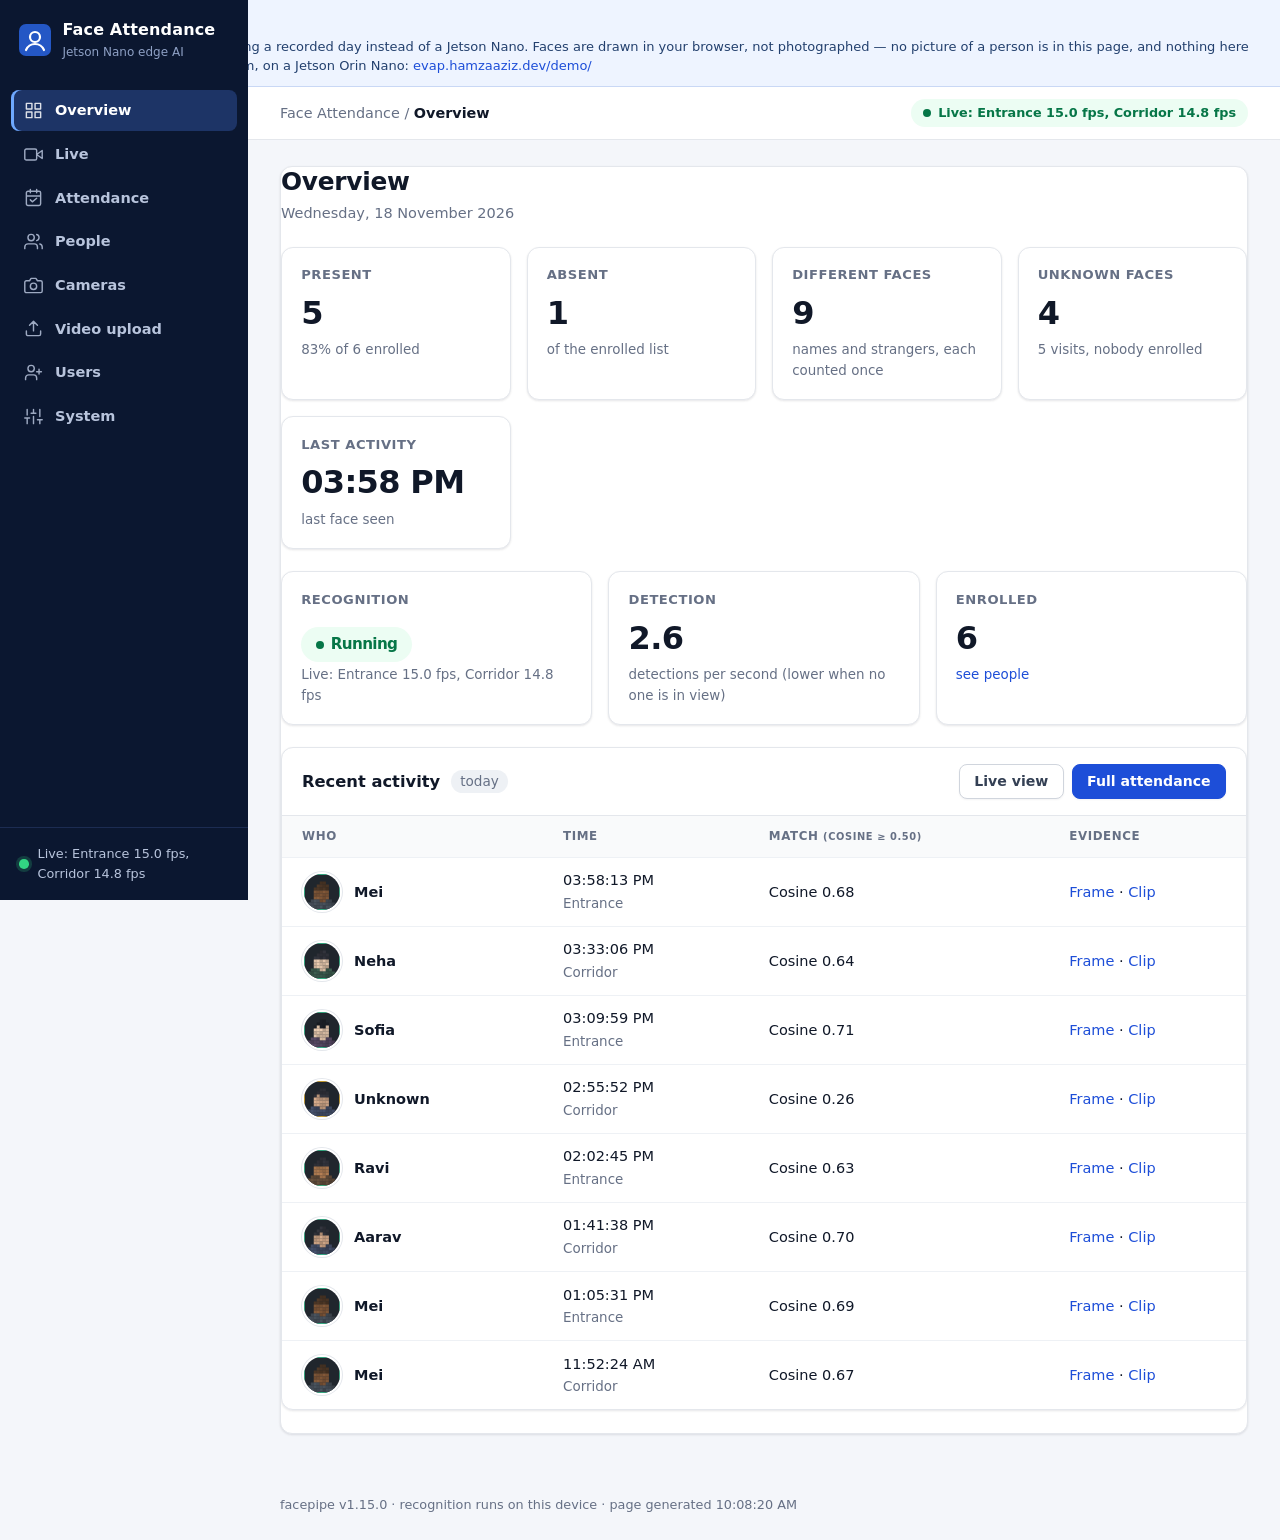
==== deploy/demo/site/demo/index.html @ 83633325 "feat(demo): a public demo of the website at /demo/, served by a Worker route A recruiter cannot be h" ====
<!DOCTYPE html>
<html lang="en">
<head>
<meta charset="utf-8">
<meta name="viewport" content="width=device-width,initial-scale=1">
<meta name="referrer" content="same-origin">
<title>Face Attendance · Demo</title>

<style>
/* facepipe website: one stylesheet, no external fonts or libraries (offline appliance, CSP style-src 'self') */
:root{
 --bg:#f4f6fa;--card:#fff;--ink:#101828;--ink2:#344054;--muted:#667085;--line:#e4e7ec;--line2:#eef1f5;
 --accent:#1d4ed8;--accent2:#1e40af;--accent-bg:#eef4ff;
 --ok:#067647;--okbg:#ecfdf3;--warn:#b54708;--warnbg:#fffaeb;--bad:#b42318;--badbg:#fef3f2;
 --side:#0b1730;--side2:#13244a;--side-ink:#b8c4dc;
 --r:12px;--shadow:0 1px 2px rgba(16,24,40,.05),0 1px 3px rgba(16,24,40,.06);--shadow-lg:0 20px 40px -12px rgba(16,24,40,.25)
}
*{box-sizing:border-box}html{-webkit-text-size-adjust:100%}
body{margin:0;background:var(--bg);color:var(--ink);font:14.5px/1.55 system-ui,-apple-system,"Segoe UI",Roboto,Ubuntu,"Helvetica Neue",sans-serif}
a{color:var(--accent);text-decoration:none}a:hover{text-decoration:underline}
:focus-visible{outline:3px solid #84adff;outline-offset:2px;border-radius:6px}
.skip{position:absolute;left:-999px;top:0;background:#fff;padding:.5rem 1rem;z-index:20}.skip:focus{left:.5rem}
[hidden]{display:none!important}.sr{position:absolute;width:1px;height:1px;overflow:hidden;clip:rect(0 0 0 0)}
.muted{color:var(--muted)}.mono{font-family:ui-monospace,SFMono-Regular,Menlo,Consolas,monospace;font-size:.84rem;overflow-wrap:anywhere}
.ok-text{color:var(--ok)!important}.bad-text{color:var(--bad)!important}

/* ---- app shell: sidebar + content ---- */
.side{position:fixed;inset:0 auto 0 0;width:248px;background:var(--side);color:var(--side-ink);display:flex;flex-direction:column;z-index:10}
.brand{display:flex;align-items:center;gap:.7rem;padding:1.15rem 1.2rem;color:#fff;text-decoration:none!important}
.brand b{display:block;font-size:1rem;font-weight:650;letter-spacing:.01em}.brand small{display:block;color:#8ea0c4;font-size:.75rem}
.nav{display:flex;flex-direction:column;gap:2px;padding:.6rem .7rem;flex:1}
.nav a{display:flex;align-items:center;gap:.75rem;padding:.6rem .8rem;border-radius:8px;color:var(--side-ink);font-weight:550;text-decoration:none}
.nav a svg{width:19px;height:19px;flex:none;fill:none;stroke:currentColor;stroke-width:1.8;stroke-linecap:round;stroke-linejoin:round;opacity:.85}
.nav a:hover{background:var(--side2);color:#fff}
.nav a[aria-current=page]{background:#1d3466;color:#fff;box-shadow:inset 3px 0 0 #6ea8fe}
.side-foot{display:flex;align-items:center;gap:.55rem;padding:1rem 1.2rem;border-top:1px solid #1c2c52;font-size:.8rem}
.dot{width:.6rem;height:.6rem;border-radius:50%;background:#98a2b3;flex:none}
.dot.live{background:#32d583;box-shadow:0 0 0 3px rgba(50,213,131,.2)}.dot.no_video{background:#fdb022}.dot.stopped{background:#f97066}
.shell{margin-left:248px;min-height:100vh;display:flex;flex-direction:column}
.topbar{position:sticky;top:0;z-index:5;display:flex;align-items:center;gap:1rem;padding:.75rem 2rem;background:rgba(255,255,255,.92);
 backdrop-filter:blur(6px);border-bottom:1px solid var(--line)}
.crumb{color:var(--muted);font-size:.9rem}.crumb b{color:var(--ink);font-weight:600}
.topbar .pill{margin-left:auto}.signout{margin:0}.signout .btn{font-size:.8rem;padding:.35rem .7rem}
.menu-btn{display:none;border:1px solid var(--line);background:#fff;border-radius:8px;padding:.35rem;cursor:pointer}
.menu-btn svg{width:22px;height:22px;fill:none;stroke:var(--ink);stroke-width:2;stroke-linecap:round;display:block}
main{width:100%;max-width:1240px;margin:0 auto;padding:1.6rem 2rem 2.4rem;flex:1}
footer{max-width:1240px;width:100%;margin:0 auto;padding:0 2rem 1.6rem;color:var(--muted);font-size:.8rem}

/* ---- headings, status ---- */
h1{font-size:1.55rem;line-height:1.25;margin:0 0 .25rem;font-weight:700;letter-spacing:-.01em}
.sub{color:var(--muted);margin:0 0 1.4rem;max-width:62rem}
h2{font-size:1.02rem;margin:0;font-weight:650}h3{font-size:.95rem;margin:0;font-weight:650}
.pill{display:inline-flex;align-items:center;gap:.45rem;padding:.28rem .75rem;border-radius:999px;font-size:.8rem;font-weight:600;white-space:nowrap}
.pill::before{content:"";width:.5rem;height:.5rem;border-radius:50%;background:currentColor}.pill:empty{display:none}
.live{color:var(--ok);background:var(--okbg)}.no_video{color:var(--warn);background:var(--warnbg)}.stopped{color:var(--bad);background:var(--badbg)}
.flash{border-radius:10px;padding:.8rem 1rem;margin-bottom:1.2rem;font-weight:550;border:1px solid transparent}
.flash.ok{background:var(--okbg);color:var(--ok);border-color:#abefc6}.flash.bad{background:var(--badbg);color:var(--bad);border-color:#fecdca}

/* ---- buttons, inputs ---- */
.btn{font:inherit;font-weight:600;font-size:.88rem;border:1px solid #d0d5dd;background:#fff;color:var(--ink2);border-radius:8px;padding:.5rem .9rem;
 cursor:pointer;line-height:1.2;display:inline-flex;align-items:center;gap:.4rem;box-shadow:0 1px 2px rgba(16,24,40,.05);text-decoration:none!important}
.btn:hover{background:#f9fafb;border-color:#98a2b3}
.btn.primary{background:var(--accent);border-color:var(--accent);color:#fff}.btn.primary:hover{background:var(--accent2)}
.btn.danger{color:var(--bad);border-color:#fda29b}.btn.danger:hover{background:var(--badbg)}
.btn.danger-solid{background:#d92d20;border-color:#d92d20;color:#fff}.btn.danger-solid:hover{background:var(--bad)}
.btn[aria-disabled=true],.btn:disabled{opacity:.45;pointer-events:none}
input[type=date],input[type=search],input[type=number],input[type=text],input[type=password],input[type=email],input[type=tel],input:not([type]),select{font:inherit;font-size:.9rem;color:var(--ink);
 border:1px solid #d0d5dd;background:#fff;border-radius:8px;padding:.5rem .75rem;box-shadow:0 1px 2px rgba(16,24,40,.05);min-height:38px}
input:focus,select:focus{outline:none;border-color:#84adff;box-shadow:0 0 0 4px #e0eaff}
.toolbar{display:flex;gap:.5rem;align-items:center;flex-wrap:wrap;margin-bottom:1.3rem}.toolbar .grow,.grow{flex:1}

/* ---- cards, sections ---- */
.cards{display:grid;grid-template-columns:repeat(auto-fit,minmax(210px,1fr));gap:1rem;margin-bottom:1.4rem}
.card{background:var(--card);border:1px solid var(--line);border-radius:var(--r);padding:1.1rem 1.2rem;box-shadow:var(--shadow)}
.card .k{color:var(--muted);font-size:.82rem;font-weight:600;text-transform:uppercase;letter-spacing:.04em}
.card .v{font-size:2rem;font-weight:700;margin-top:.2rem;letter-spacing:-.02em}.card .v.small{font-size:1.1rem;margin-top:.45rem;letter-spacing:0}
.card .s{color:var(--muted);font-size:.84rem;margin-top:.1rem}.card .v .pill{font-size:.95rem;padding:.35rem .9rem}
section{background:var(--card);border:1px solid var(--line);border-radius:var(--r);margin-bottom:1.4rem;overflow:hidden;box-shadow:var(--shadow)}
.sh{display:flex;align-items:center;gap:.7rem;padding:1rem 1.25rem;border-bottom:1px solid var(--line);flex-wrap:wrap}
.sh .count{color:var(--muted);font-weight:500;font-size:.85rem;background:var(--line2);border-radius:999px;padding:.05rem .55rem}
.sh .end{margin-left:auto;display:flex;gap:.5rem;flex-wrap:wrap;align-items:center}
.body{padding:1.1rem 1.25rem}.empty{padding:1.6rem 1.25rem;color:var(--muted);margin:0}

/* ---- tables ---- */
table{width:100%;border-collapse:collapse}
th,td{text-align:left;padding:.7rem 1.25rem;border-bottom:1px solid var(--line2);vertical-align:middle}
th{font-size:.74rem;text-transform:uppercase;letter-spacing:.05em;color:var(--muted);font-weight:650;white-space:nowrap;background:#f9fafb}
th button{all:unset;cursor:pointer}th button::after{content:" \2195";opacity:.35}
th[aria-sort=ascending] button::after{content:" \2191";opacity:1}th[aria-sort=descending] button::after{content:" \2193";opacity:1}
tbody tr:hover{background:#fafbfd}tbody tr:last-child td{border-bottom:0}td.num{font-variant-numeric:tabular-nums}td.ev{white-space:nowrap}
td.acts{display:flex;gap:.4rem;flex-wrap:wrap}td.acts form{margin:0}td.acts .btn{font-size:.8rem;padding:.35rem .65rem}
.who{display:flex;align-items:center;gap:.75rem;font-weight:600}
.av{width:40px;height:40px;border-radius:50%;object-fit:cover;background:var(--line);flex:none;border:2px solid #fff;box-shadow:0 0 0 1px var(--line)}
meter{width:64px;height:8px;vertical-align:middle;margin-right:.4rem}

/* ---- people, chips, galleries ---- */
.chips{display:flex;flex-wrap:wrap;gap:.6rem;padding:1.1rem 1.25rem}
.chip{display:flex;align-items:center;gap:.5rem;border:1px solid var(--line);border-radius:999px;padding:.25rem .9rem .25rem .25rem;font-weight:550}
.chip .av{width:30px;height:30px}
.grid{display:grid;grid-template-columns:repeat(auto-fill,minmax(130px,1fr));gap:1rem;padding:1.1rem 1.25rem}
figure{margin:0;text-align:center;font-size:.8rem;color:var(--muted)}
figure img{width:100%;aspect-ratio:1;border-radius:10px;object-fit:cover;background:var(--line);display:block;margin-bottom:.35rem}
.people{display:grid;grid-template-columns:repeat(auto-fill,minmax(280px,1fr));gap:1rem;padding:1.1rem 1.25rem}
.person{border:1px solid var(--line);border-radius:var(--r);padding:1rem;display:grid;grid-template-columns:56px 1fr;gap:.75rem .9rem;align-items:center;
 transition:box-shadow .15s}
.person:hover{box-shadow:var(--shadow)}.person .av{width:56px;height:56px}.person .grow{min-width:0}
.person .n{font-weight:650}.person .m{color:var(--muted);font-size:.84rem}
.person-acts{grid-column:1/-1;display:flex;gap:.45rem;padding-top:.7rem;border-top:1px solid var(--line2)}.person-acts form{margin:0}
.person-acts .btn{font-size:.8rem;padding:.35rem .7rem}
.badge{display:inline-block;white-space:nowrap;font-size:.74rem;font-weight:600;padding:.12rem .55rem;border-radius:999px;margin-top:.3rem}
.badge.in{color:var(--ok);background:var(--okbg)}.badge.out{color:var(--muted);background:var(--line2)}.badge.bad{color:var(--bad);background:var(--badbg)}
section.invite{border-color:#84adff;box-shadow:0 0 0 4px #e0eaff}
.copy{display:flex;gap:.5rem}.copy input{flex:1;background:#f9fafb}
.subs{display:grid;gap:1rem;padding:1.1rem 1.25rem}
.sub-card{border:1px solid var(--line);border-radius:var(--r);padding:1rem}
.sub-head{display:flex;gap:1rem;align-items:flex-start;flex-wrap:wrap}.sub-head .n{font-weight:650}.sub-head .m{color:var(--muted);font-size:.84rem}
.sub-acts{margin-left:auto;display:flex;gap:.5rem}.sub-acts form{margin:0}
.thumbs{display:flex;gap:.6rem;flex-wrap:wrap;margin-top:.8rem}.thumbs img{width:100px;height:100px;object-fit:cover;border-radius:10px;background:var(--line)}

/* ---- live, system ---- */
.stage{position:relative;background:#0b0f19}
.video{display:block;width:100%;aspect-ratio:16/9;object-fit:contain;background:#0b0f19}
.tag{position:absolute;top:.9rem;left:.9rem;background:rgba(11,23,48,.85);color:#fff;font-weight:650;font-size:.82rem;padding:.25rem .75rem;border-radius:999px}
.kv{display:grid;grid-template-columns:minmax(170px,auto) 1fr;gap:.55rem 1.4rem;padding:1.1rem 1.25rem;margin:0}
.kv dt{color:var(--muted)}.kv dd{margin:0;font-weight:550;overflow-wrap:anywhere}
.actions{display:flex;gap:.5rem;flex-wrap:wrap;padding:0 1.25rem 1.2rem}.actions form{margin:0}
pre.log{margin:0;padding:1rem 1.25rem;font:12.5px/1.6 ui-monospace,SFMono-Regular,Menlo,Consolas,monospace;overflow:auto;max-height:24rem;background:#0b1220;color:#cfd8e6}

/* ---- forms ---- */
.form{display:grid;gap:1.1rem;max-width:40rem}.form.wide{max-width:none}
.field{display:grid;grid-template-columns:minmax(0,1fr);gap:.35rem}.field>span{font-weight:600;font-size:.88rem;color:var(--ink2)}.field small{font-size:.8rem}
.row{display:flex;gap:1rem;flex-wrap:wrap}.row .field{flex:1;min-width:12rem}.row .grow2{flex:2.2}
.check{display:flex;gap:.75rem;align-items:flex-start;padding:.9rem 1rem;border:1px solid var(--line);border-radius:10px;background:#f9fafb;color:var(--ink2);cursor:pointer}
.check input{margin:.2rem 0 0;width:18px;height:18px;flex:none;accent-color:var(--accent)}
.choices{display:grid;grid-template-columns:repeat(auto-fit,minmax(210px,1fr));gap:.75rem}
.choice{display:flex;gap:.65rem;align-items:flex-start;border:1px solid var(--line);border-radius:var(--r);padding:.9rem;cursor:pointer;transition:border-color .15s}
.choice:hover{border-color:#98a2b3}.choice:has(input:checked){border-color:var(--accent);background:var(--accent-bg);box-shadow:0 0 0 1px var(--accent)}
.choice small{display:block;color:var(--muted);font-weight:400}.choice input{margin-top:.25rem;accent-color:var(--accent)}
.drop{position:relative;display:grid;place-items:center;gap:.3rem;text-align:center;padding:1.6rem 1rem;border:2px dashed #b2c5f0;border-radius:var(--r);
 background:var(--accent-bg);color:var(--ink2);cursor:pointer;transition:background .15s,border-color .15s}
.drop:hover,.drop.over{background:#e0eaff;border-color:var(--accent)}
.drop svg{width:34px;height:34px;fill:none;stroke:var(--accent);stroke-width:1.6;stroke-linecap:round;stroke-linejoin:round}
.drop b{color:var(--accent)}.drop input{position:absolute;width:1px;height:1px;opacity:0}
.previews{display:flex;gap:.6rem;flex-wrap:wrap}.previews img{width:84px;height:84px;object-fit:cover;border-radius:10px;border:1px solid var(--line)}

/* ---- device health ---- */
.health{display:grid;grid-template-columns:repeat(auto-fit,minmax(230px,1fr));gap:1rem;padding:1.1rem 1.25rem}
.hcard{border:1px solid var(--line);border-radius:var(--r);padding:.9rem 1rem}
.hcard .k{color:var(--muted);font-size:.78rem;font-weight:600;text-transform:uppercase;letter-spacing:.04em;margin-bottom:.4rem}.hcard .k.gap{margin-top:.8rem}
.hrow{display:flex;align-items:center;gap:.6rem;padding:.18rem 0;font-size:.88rem}.hrow span:first-child{flex:1;color:var(--ink2)}
.hrow b{font-variant-numeric:tabular-nums;min-width:3.2rem;text-align:right}
.bar{display:inline-block;width:90px;height:7px;border-radius:4px;background:var(--line2);overflow:hidden}.bar i{display:block;height:100%;border-radius:4px;background:#2e90fa}
.bar.warn i{background:#f79009}.bar.bad i{background:#f04438}.bar .w0{width:0%}.bar .w5{width:5%}.bar .w10{width:10%}.bar .w15{width:15%}.bar .w20{width:20%}.bar .w25{width:25%}.bar .w30{width:30%}.bar .w35{width:35%}.bar .w40{width:40%}.bar .w45{width:45%}.bar .w50{width:50%}.bar .w55{width:55%}.bar .w60{width:60%}.bar .w65{width:65%}.bar .w70{width:70%}.bar .w75{width:75%}.bar .w80{width:80%}.bar .w85{width:85%}.bar .w90{width:90%}.bar .w95{width:95%}.bar .w100{width:100%}
.warn-text{color:var(--warn)!important}.flash.warn{background:var(--warnbg);color:var(--warn);border-color:#fedf89}
#health .flash{margin:1rem 1.25rem 0}

/* ---- dialog ---- */
.dlg{border:0;border-radius:14px;padding:1.4rem 1.5rem 1.2rem;max-width:27rem;width:calc(100% - 2rem);box-shadow:var(--shadow-lg);color:var(--ink)}
.dlg::backdrop{background:rgba(11,23,48,.5)}.dlg h2{font-size:1.1rem;margin:0 0 .45rem}.dlg p{margin:0 0 1.3rem;color:var(--muted)}
.dlg-actions{display:flex;justify-content:flex-end;gap:.5rem}

/* ---- public pages (registration): one dark backdrop, the card centred on it ---- */
html{background:var(--bg)}
body.public{min-height:100vh;display:flex;flex-direction:column;background:linear-gradient(160deg,#0b1730 0%,#13244a 60%,#1d3466 100%) fixed}
.pub-head{width:100%;max-width:680px;margin:0 auto;padding:1.4rem 1.2rem 0}
.pub-main{flex:1;display:flex;flex-direction:column;justify-content:center;max-width:680px;padding-top:1rem;padding-bottom:1rem}
.nf{text-align:center}.nf-code{font-size:clamp(4.5rem,18vw,8rem);font-weight:800;line-height:1;margin:0;letter-spacing:-.04em;background:linear-gradient(135deg,#7aa2ff,#c9d6ff);-webkit-background-clip:text;background-clip:text;color:transparent}.nf .sub{max-width:30rem;margin-left:auto;margin-right:auto}
.pub-main h1{color:#fff}.pub-main>.sub{color:#b8c4dc}.pub-main section{box-shadow:var(--shadow-lg);margin-bottom:0}
.pub-foot{text-align:center;color:#8ea0c4;font-size:.82rem;padding:1.2rem 1rem 1.6rem}
.btn.submit{justify-content:center;padding:.7rem 1rem;font-size:.95rem}

/* ---- small screens: the sidebar becomes a menu ---- */
@media (max-width:900px){
 .side{transform:translateX(-100%);transition:transform .2s;box-shadow:var(--shadow-lg)}.side.open{transform:none}
 .shell{margin-left:0}.menu-btn{display:block}.topbar{padding:.6rem 1rem}main{padding:1.2rem 1rem 2rem}footer{padding:0 1rem 1.2rem}
 .kv{grid-template-columns:1fr}th:nth-child(5),td:nth-child(5){display:none}
}
@media print{.side,.topbar,.noprint,.toolbar{display:none!important}.shell{margin:0}body{background:#fff}section,.card{box-shadow:none;border-color:#bbb;break-inside:avoid}main{padding:0}}
td .m{font-size:.84rem;margin-top:.15rem}td .m.muted{color:var(--muted)}#upbar{width:12rem;vertical-align:middle}
.who-link{font-size:.85rem;color:var(--muted);text-decoration:none;white-space:nowrap}.who-link:hover{color:var(--ink,inherit);text-decoration:underline}
details.act{display:inline-block}details.act[open]{display:block}details.act summary{list-style:none;cursor:pointer}details.act summary::-webkit-details-marker{display:none}details.act form{margin-top:.4rem;display:grid;gap:.4rem}code.link{display:block;word-break:break-all;margin-top:.4rem;user-select:all}
.svc-banner{border-radius:10px;padding:.85rem 1rem;margin-bottom:1.2rem;border:1px solid;font-size:.95rem}.svc-banner b{font-weight:700;letter-spacing:.01em}.svc-banner a{margin-left:.4rem;font-weight:600}
.svc-banner.stopped{background:var(--badbg);color:var(--bad);border-color:#fda29b}.svc-banner.no_video{background:var(--warnbg);color:var(--warn);border-color:#fedf89}
.svc-big{display:flex;flex-direction:column;gap:.2rem;margin:0 1.25rem 1rem;padding:1rem 1.2rem;border-radius:12px;border:1px solid}.svc-big b{font-size:1.35rem;letter-spacing:.02em}.svc-big span{font-size:.9rem}
.svc-big.live{background:var(--okbg);color:var(--ok);border-color:#abefc6}.svc-big.stopped{background:var(--badbg);color:var(--bad);border-color:#fda29b}.svc-big.no_video{background:var(--warnbg);color:var(--warn);border-color:#fedf89}

</style>
</head>
<body data-page="overview" data-refresh="1" data-state="live" class="app">
<div class="demo-bar"><b>Demo</b><span>The device's own dashboard, running a recorded day instead of a
Jetson Nano. Faces are drawn in your browser, not photographed &mdash; no picture of a person is in this page, and
nothing here changes anything. The other system, on a Jetson Orin Nano:
<a href="https://evap.hamzaaziz.dev/demo/">evap.hamzaaziz.dev/demo/</a></span></div>
<style>.demo-bar{display:flex;gap:10px 14px;align-items:baseline;flex-wrap:wrap;background:#eef4ff;color:#23406e;
border-bottom:1px solid #c9d8f5;padding:10px max(16px,env(safe-area-inset-right,0px)) 10px max(16px,env(safe-area-inset-left,0px));
font:13px/1.5 system-ui,-apple-system,"Segoe UI",Roboto,sans-serif}
.demo-bar b{color:#2457c5;font-size:11px;letter-spacing:.09em;text-transform:uppercase}
@media (prefers-color-scheme:dark){:root:not([data-theme="light"]) .demo-bar{background:#16233c;color:#cfdcf6;border-bottom-color:#27405f}}
.signout,.who-link{display:none}</style>
<a class="skip" href="#main">Skip to content</a>
<aside class="side" id="side" aria-label="Main navigation">
 <a class="brand" href="#overview" data-go="overview"><img src="data:image/svg+xml;utf8,%3Csvg%20xmlns%3D%22http%3A%2F%2Fwww.w3.org%2F2000%2Fsvg%22%20viewBox%3D%220%200%2032%2032%22%20width%3D%2232%22%20height%3D%2232%22%3E%3Crect%20width%3D%2232%22%20height%3D%2232%22%20rx%3D%227%22%20fill%3D%22%232457c5%22%2F%3E%3Ccircle%20cx%3D%2216%22%20cy%3D%2213%22%20r%3D%225%22%20fill%3D%22none%22%20stroke%3D%22%23fff%22%20stroke-width%3D%222.2%22%2F%3E%3Cpath%20d%3D%22M7%2026c1.8-4%205-6%209-6s7.2%202%209%206%22%20fill%3D%22none%22%20stroke%3D%22%23fff%22%20stroke-width%3D%222.2%22%20stroke-linecap%3D%22round%22%2F%3E%3C%2Fsvg%3E" alt="" width="32" height="32"><span><b>Face Attendance</b><small>Jetson Nano edge AI</small></span></a>
 <nav class="nav"><a href="#overview" data-go="overview" aria-current='page'><svg viewBox='0 0 24 24' aria-hidden='true'><path d='M3 3h7v7H3zM14 3h7v7h-7zM14 14h7v7h-7zM3 14h7v7H3z'/></svg>Overview</a><a href="#live" data-go="live"><svg viewBox='0 0 24 24' aria-hidden='true'><path d='M23 7l-7 5 7 5zM3 5h11a2 2 0 0 1 2 2v10a2 2 0 0 1-2 2H3a2 2 0 0 1-2-2V7a2 2 0 0 1 2-2z'/></svg>Live</a><a href="#attendance" data-go="attendance"><svg viewBox='0 0 24 24' aria-hidden='true'><path d='M5 4h14a2 2 0 0 1 2 2v14a2 2 0 0 1-2 2H5a2 2 0 0 1-2-2V6a2 2 0 0 1 2-2zM16 2v4M8 2v4M3 10h18M8 15l2.5 2.5L16 13'/></svg>Attendance</a><a href="#people" data-go="people"><svg viewBox='0 0 24 24' aria-hidden='true'><path d='M17 21v-2a4 4 0 0 0-4-4H5a4 4 0 0 0-4 4v2M9 11a4 4 0 1 0 0-8 4 4 0 0 0 0 8zM23 21v-2a4 4 0 0 0-3-3.87M16 3.13a4 4 0 0 1 0 7.75'/></svg>People</a><a href="#cameras" data-go="cameras"><svg viewBox='0 0 24 24' aria-hidden='true'><path d='M23 19a2 2 0 0 1-2 2H3a2 2 0 0 1-2-2V8a2 2 0 0 1 2-2h4l2-3h6l2 3h4a2 2 0 0 1 2 2zM12 17a4 4 0 1 0 0-8 4 4 0 0 0 0 8z'/></svg>Cameras</a><a href="#uploads" data-go="uploads"><svg viewBox='0 0 24 24' aria-hidden='true'><path d='M21 15v4a2 2 0 0 1-2 2H5a2 2 0 0 1-2-2v-4M17 8l-5-5-5 5M12 3v12'/></svg>Video upload</a><a href="#users" data-go="users"><svg viewBox='0 0 24 24' aria-hidden='true'><path d='M16 21v-2a4 4 0 0 0-4-4H6a4 4 0 0 0-4 4v2M9 11a4 4 0 1 0 0-8 4 4 0 0 0 0 8zM19 8v6M22 11h-6'/></svg>Users</a><a href="#system" data-go="system"><svg viewBox='0 0 24 24' aria-hidden='true'><path d='M4 21v-7M4 10V3M12 21v-9M12 8V3M20 21v-5M20 12V3M1 14h6M9 8h6M17 16h6'/></svg>System</a></nav>
 <div class="side-foot"><span class="dot live"></span><span>Live: Entrance 15.0 fps, Corridor 14.8 fps</span></div>
</aside>
<div class="shell">
 <header class="topbar">
  <button class="menu-btn" id="menubtn" type="button" aria-controls="side" aria-expanded="false" aria-label="Menu"><svg viewBox="0 0 24 24" aria-hidden="true"><path d="M4 7h16M4 12h16M4 17h16"/></svg></button>
  <span class="crumb">Face Attendance <span aria-hidden="true">/</span> <b>Overview</b></span>
  <span id="status" class="pill live" role="status" aria-live="polite">Live: Entrance 15.0 fps, Corridor 14.8 fps</span>
  <a class="who-link" href="#" data-demo-off title="Your account">demo</a>
  <form method="post" action="/logout" class="signout"><input type="hidden" name="csrf" value="6ac4e41784b9c6229238a133eb607d20362dd493834dc3c80cf8084ffcb52de2"><button class="btn" type="submit">Sign out</button></form>
 </header>
 <main id="main">
<section data-view="overview">



<h1>Overview</h1><p class="sub">Wednesday, 18 November 2026</p><div class="cards">
 <div class="card"><div class="k">Present</div><div class="v">5</div><div class="s">83% of 6 enrolled</div></div>
 <div class="card"><div class="k">Absent</div><div class="v">1</div><div class="s">of the enrolled list</div></div>
 <div class="card"><div class="k">Different faces</div><div class="v">9</div><div class="s">names and strangers, each counted once</div></div>
 <div class="card"><div class="k">Unknown faces</div><div class="v">4</div><div class="s">5 visits, nobody enrolled</div></div>
 <div class="card"><div class="k">Last activity</div><div class="v">03:58 PM</div><div class="s">last face seen</div></div>
</div>
<div class="cards"><div class='card'><div class='k'>Recognition</div><div class='v'><span class='pill live'>Running</span></div><div class='s'>Live: Entrance 15.0 fps, Corridor 14.8 fps</div></div>
 <div class="card"><div class="k">Detection</div><div class="v">2.6</div><div class="s">detections per second (lower when no one is in view)</div></div>
 <div class="card"><div class="k">Enrolled</div><div class="v">6</div><div class="s"><a href="#people" data-go="people">see people</a></div></div>
</div>
<section aria-labelledby="h-act"><div class="sh"><h2 id="h-act">Recent activity</h2><span class="count">today</span>
 <span class="end"><a class="btn" href="#live" data-go="live">Live view</a><a class="btn primary" href="#attendance" data-go="attendance">Full attendance</a></span></div><table><thead><tr><th scope='col'>Who</th><th scope='col'>Time</th><th scope='col'>Match <small class='muted'>(Cosine ≥ 0.50)</small></th><th scope='col'>Evidence</th></tr></thead><tbody><tr><td><div class='who'><img class='av' src="data:image/svg+xml;utf8,%3Csvg%20xmlns%3D%22http%3A%2F%2Fwww.w3.org%2F2000%2Fsvg%22%20viewBox%3D%220%200%2096%2096%22%20width%3D%2296%22%20height%3D%2296%22%3E%3Crect%20width%3D%2296%22%20height%3D%2296%22%20fill%3D%22%2320262d%22%2F%3E%3Cg%20transform%3D%22translate%2848%2C74%29%20scale%281%29%22%3E%3Crect%20x%3D%22-6.0%22%20y%3D%22-54.0%22%20width%3D%228.4%22%20height%3D%228.4%22%20fill%3D%22%23433021%22%2F%3E%3Crect%20x%3D%222.0%22%20y%3D%22-54.0%22%20width%3D%228.4%22%20height%3D%228.4%22%20fill%3D%22%23433021%22%2F%3E%3Crect%20x%3D%22-14.0%22%20y%3D%22-46.0%22%20width%3D%228.4%22%20height%3D%228.4%22%20fill%3D%22%23503927%22%2F%3E%3Crect%20x%3D%22-6.0%22%20y%3D%22-46.0%22%20width%3D%228.4%22%20height%3D%228.4%22%20fill%3D%22%234a3424%22%2F%3E%3Crect%20x%3D%222.0%22%20y%3D%22-46.0%22%20width%3D%228.4%22%20height%3D%228.4%22%20fill%3D%22%23433021%22%2F%3E%3Crect%20x%3D%2210.0%22%20y%3D%22-46.0%22%20width%3D%228.4%22%20height%3D%228.4%22%20fill%3D%22%23473323%22%2F%3E%3Crect%20x%3D%22-22.0%22%20y%3D%22-38.0%22%20width%3D%228.4%22%20height%3D%228.4%22%20fill%3D%22%234a3524%22%2F%3E%3Crect%20x%3D%22-14.0%22%20y%3D%22-38.0%22%20width%3D%228.4%22%20height%3D%228.4%22%20fill%3D%22%234c3625%22%2F%3E%3Crect%20x%3D%22-6.0%22%20y%3D%22-38.0%22%20width%3D%228.4%22%20height%3D%228.4%22%20fill%3D%22%23453121%22%2F%3E%3Crect%20x%3D%222.0%22%20y%3D%22-38.0%22%20width%3D%228.4%22%20height%3D%228.4%22%20fill%3D%22%234c3625%22%2F%3E%3Crect%20x%3D%2210.0%22%20y%3D%22-38.0%22%20width%3D%228.4%22%20height%3D%228.4%22%20fill%3D%22%233f2d1f%22%2F%3E%3Crect%20x%3D%22-22.0%22%20y%3D%22-30.0%22%20width%3D%228.4%22%20height%3D%228.4%22%20fill%3D%22%237c5536%22%2F%3E%3Crect%20x%3D%22-14.0%22%20y%3D%22-30.0%22%20width%3D%228.4%22%20height%3D%228.4%22%20fill%3D%22%23734e32%22%2F%3E%3Crect%20x%3D%22-6.0%22%20y%3D%22-30.0%22%20width%3D%228.4%22%20height%3D%228.4%22%20fill%3D%22%23755033%22%2F%3E%3Crect%20x%3D%222.0%22%20y%3D%22-30.0%22%20width%3D%228.4%22%20height%3D%228.4%22%20fill%3D%22%23825838%22%2F%3E%3Crect%20x%3D%2210.0%22%20y%3D%22-30.0%22%20width%3D%228.4%22%20height%3D%228.4%22%20fill%3D%22%23775133%22%2F%3E%3Crect%20x%3D%22-22.0%22%20y%3D%22-22.0%22%20width%3D%228.4%22%20height%3D%228.4%22%20fill%3D%22%236f4b30%22%2F%3E%3Crect%20x%3D%22-14.0%22%20y%3D%22-22.0%22%20width%3D%228.4%22%20height%3D%228.4%22%20fill%3D%22%23714d31%22%2F%3E%3Crect%20x%3D%22-6.0%22%20y%3D%22-22.0%22%20width%3D%228.4%22%20height%3D%228.4%22%20fill%3D%22%237d5536%22%2F%3E%3Crect%20x%3D%222.0%22%20y%3D%22-22.0%22%20width%3D%228.4%22%20height%3D%228.4%22%20fill%3D%22%236f4b30%22%2F%3E%3Crect%20x%3D%2210.0%22%20y%3D%22-22.0%22%20width%3D%228.4%22%20height%3D%228.4%22%20fill%3D%22%23734e32%22%2F%3E%3Crect%20x%3D%22-22.0%22%20y%3D%22-14.0%22%20width%3D%228.4%22%20height%3D%228.4%22%20fill%3D%22%23845a39%22%2F%3E%3Crect%20x%3D%22-14.0%22%20y%3D%22-14.0%22%20width%3D%228.4%22%20height%3D%228.4%22%20fill%3D%22%23895d3b%22%2F%3E%3Crect%20x%3D%22-6.0%22%20y%3D%22-14.0%22%20width%3D%228.4%22%20height%3D%228.4%22%20fill%3D%22%237d5536%22%2F%3E%3Crect%20x%3D%222.0%22%20y%3D%22-14.0%22%20width%3D%228.4%22%20height%3D%228.4%22%20fill%3D%22%236f4b30%22%2F%3E%3Crect%20x%3D%2210.0%22%20y%3D%22-14.0%22%20width%3D%228.4%22%20height%3D%228.4%22%20fill%3D%22%237e5637%22%2F%3E%3Crect%20x%3D%22-30.0%22%20y%3D%22-6.0%22%20width%3D%228.4%22%20height%3D%228.4%22%20fill%3D%22%23404851%22%2F%3E%3Crect%20x%3D%22-22.0%22%20y%3D%22-6.0%22%20width%3D%228.4%22%20height%3D%228.4%22%20fill%3D%22%2349535d%22%2F%3E%3Crect%20x%3D%22-14.0%22%20y%3D%22-6.0%22%20width%3D%228.4%22%20height%3D%228.4%22%20fill%3D%22%23434c56%22%2F%3E%3Crect%20x%3D%22-6.0%22%20y%3D%22-6.0%22%20width%3D%228.4%22%20height%3D%228.4%22%20fill%3D%22%236b482e%22%2F%3E%3Crect%20x%3D%222.0%22%20y%3D%22-6.0%22%20width%3D%228.4%22%20height%3D%228.4%22%20fill%3D%22%23785134%22%2F%3E%3Crect%20x%3D%2210.0%22%20y%3D%22-6.0%22%20width%3D%228.4%22%20height%3D%228.4%22%20fill%3D%22%233d454e%22%2F%3E%3Crect%20x%3D%2218.0%22%20y%3D%22-6.0%22%20width%3D%228.4%22%20height%3D%228.4%22%20fill%3D%22%23394149%22%2F%3E%3Crect%20x%3D%22-38.0%22%20y%3D%222.0%22%20width%3D%228.4%22%20height%3D%228.4%22%20fill%3D%22%234b5560%22%2F%3E%3Crect%20x%3D%22-30.0%22%20y%3D%222.0%22%20width%3D%228.4%22%20height%3D%228.4%22%20fill%3D%22%23424a54%22%2F%3E%3Crect%20x%3D%22-22.0%22%20y%3D%222.0%22%20width%3D%228.4%22%20height%3D%228.4%22%20fill%3D%22%2347515b%22%2F%3E%3Crect%20x%3D%22-14.0%22%20y%3D%222.0%22%20width%3D%228.4%22%20height%3D%228.4%22%20fill%3D%22%23404952%22%2F%3E%3Crect%20x%3D%22-6.0%22%20y%3D%222.0%22%20width%3D%228.4%22%20height%3D%228.4%22%20fill%3D%22%23444d57%22%2F%3E%3Crect%20x%3D%222.0%22%20y%3D%222.0%22%20width%3D%228.4%22%20height%3D%228.4%22%20fill%3D%22%2348515c%22%2F%3E%3Crect%20x%3D%2210.0%22%20y%3D%222.0%22%20width%3D%228.4%22%20height%3D%228.4%22%20fill%3D%22%233f4751%22%2F%3E%3Crect%20x%3D%2218.0%22%20y%3D%222.0%22%20width%3D%228.4%22%20height%3D%228.4%22%20fill%3D%22%233c444d%22%2F%3E%3Crect%20x%3D%2226.0%22%20y%3D%222.0%22%20width%3D%228.4%22%20height%3D%228.4%22%20fill%3D%22%23373e46%22%2F%3E%3Crect%20x%3D%22-38.0%22%20y%3D%2210.0%22%20width%3D%228.4%22%20height%3D%228.4%22%20fill%3D%22%23454e59%22%2F%3E%3Crect%20x%3D%22-30.0%22%20y%3D%2210.0%22%20width%3D%228.4%22%20height%3D%228.4%22%20fill%3D%22%234a545f%22%2F%3E%3Crect%20x%3D%22-22.0%22%20y%3D%2210.0%22%20width%3D%228.4%22%20height%3D%228.4%22%20fill%3D%22%233d454d%22%2F%3E%3Crect%20x%3D%22-14.0%22%20y%3D%2210.0%22%20width%3D%228.4%22%20height%3D%228.4%22%20fill%3D%22%23404852%22%2F%3E%3Crect%20x%3D%22-6.0%22%20y%3D%2210.0%22%20width%3D%228.4%22%20height%3D%228.4%22%20fill%3D%22%234b545f%22%2F%3E%3Crect%20x%3D%222.0%22%20y%3D%2210.0%22%20width%3D%228.4%22%20height%3D%228.4%22%20fill%3D%22%233a414a%22%2F%3E%3Crect%20x%3D%2210.0%22%20y%3D%2210.0%22%20width%3D%228.4%22%20height%3D%228.4%22%20fill%3D%22%2346505a%22%2F%3E%3Crect%20x%3D%2218.0%22%20y%3D%2210.0%22%20width%3D%228.4%22%20height%3D%228.4%22%20fill%3D%22%2347515b%22%2F%3E%3Crect%20x%3D%2226.0%22%20y%3D%2210.0%22%20width%3D%228.4%22%20height%3D%228.4%22%20fill%3D%22%23464f59%22%2F%3E%3Crect%20x%3D%2234.0%22%20y%3D%2210.0%22%20width%3D%228.4%22%20height%3D%228.4%22%20fill%3D%22%233a4149%22%2F%3E%3Crect%20x%3D%22-46.0%22%20y%3D%2218.0%22%20width%3D%228.4%22%20height%3D%228.4%22%20fill%3D%22%23454e58%22%2F%3E%3Crect%20x%3D%22-38.0%22%20y%3D%2218.0%22%20width%3D%228.4%22%20height%3D%228.4%22%20fill%3D%22%23454e59%22%2F%3E%3Crect%20x%3D%22-30.0%22%20y%3D%2218.0%22%20width%3D%228.4%22%20height%3D%228.4%22%20fill%3D%22%234d5762%22%2F%3E%3Crect%20x%3D%22-22.0%22%20y%3D%2218.0%22%20width%3D%228.4%22%20height%3D%228.4%22%20fill%3D%22%23424a54%22%2F%3E%3Crect%20x%3D%22-14.0%22%20y%3D%2218.0%22%20width%3D%228.4%22%20height%3D%228.4%22%20fill%3D%22%23454e58%22%2F%3E%3Crect%20x%3D%22-6.0%22%20y%3D%2218.0%22%20width%3D%228.4%22%20height%3D%228.4%22%20fill%3D%22%233e464e%22%2F%3E%3Crect%20x%3D%222.0%22%20y%3D%2218.0%22%20width%3D%228.4%22%20height%3D%228.4%22%20fill%3D%22%233d454d%22%2F%3E%3Crect%20x%3D%2210.0%22%20y%3D%2218.0%22%20width%3D%228.4%22%20height%3D%228.4%22%20fill%3D%22%2347505a%22%2F%3E%3Crect%20x%3D%2218.0%22%20y%3D%2218.0%22%20width%3D%228.4%22%20height%3D%228.4%22%20fill%3D%22%233e464f%22%2F%3E%3Crect%20x%3D%2226.0%22%20y%3D%2218.0%22%20width%3D%228.4%22%20height%3D%228.4%22%20fill%3D%22%2347505a%22%2F%3E%3Crect%20x%3D%2234.0%22%20y%3D%2218.0%22%20width%3D%228.4%22%20height%3D%228.4%22%20fill%3D%22%233c444c%22%2F%3E%3Crect%20x%3D%22-46.0%22%20y%3D%2226.0%22%20width%3D%228.4%22%20height%3D%228.4%22%20fill%3D%22%23404952%22%2F%3E%3Crect%20x%3D%22-38.0%22%20y%3D%2226.0%22%20width%3D%228.4%22%20height%3D%228.4%22%20fill%3D%22%23444d57%22%2F%3E%3Crect%20x%3D%22-30.0%22%20y%3D%2226.0%22%20width%3D%228.4%22%20height%3D%228.4%22%20fill%3D%22%234d5762%22%2F%3E%3Crect%20x%3D%22-22.0%22%20y%3D%2226.0%22%20width%3D%228.4%22%20height%3D%228.4%22%20fill%3D%22%23404852%22%2F%3E%3Crect%20x%3D%22-14.0%22%20y%3D%2226.0%22%20width%3D%228.4%22%20height%3D%228.4%22%20fill%3D%22%23414953%22%2F%3E%3Crect%20x%3D%22-6.0%22%20y%3D%2226.0%22%20width%3D%228.4%22%20height%3D%228.4%22%20fill%3D%22%23454e58%22%2F%3E%3Crect%20x%3D%222.0%22%20y%3D%2226.0%22%20width%3D%228.4%22%20height%3D%228.4%22%20fill%3D%22%233f4750%22%2F%3E%3Crect%20x%3D%2210.0%22%20y%3D%2226.0%22%20width%3D%228.4%22%20height%3D%228.4%22%20fill%3D%22%233f4750%22%2F%3E%3Crect%20x%3D%2218.0%22%20y%3D%2226.0%22%20width%3D%228.4%22%20height%3D%228.4%22%20fill%3D%22%233e464f%22%2F%3E%3Crect%20x%3D%2226.0%22%20y%3D%2226.0%22%20width%3D%228.4%22%20height%3D%228.4%22%20fill%3D%22%23454e58%22%2F%3E%3Crect%20x%3D%2234.0%22%20y%3D%2226.0%22%20width%3D%228.4%22%20height%3D%228.4%22%20fill%3D%22%23454e58%22%2F%3E%3Crect%20x%3D%22-46.0%22%20y%3D%2234.0%22%20width%3D%228.4%22%20height%3D%228.4%22%20fill%3D%22%233f4851%22%2F%3E%3Crect%20x%3D%22-38.0%22%20y%3D%2234.0%22%20width%3D%228.4%22%20height%3D%228.4%22%20fill%3D%22%234d5762%22%2F%3E%3Crect%20x%3D%22-30.0%22%20y%3D%2234.0%22%20width%3D%228.4%22%20height%3D%228.4%22%20fill%3D%22%234b5560%22%2F%3E%3Crect%20x%3D%22-22.0%22%20y%3D%2234.0%22%20width%3D%228.4%22%20height%3D%228.4%22%20fill%3D%22%233f4750%22%2F%3E%3Crect%20x%3D%22-14.0%22%20y%3D%2234.0%22%20width%3D%228.4%22%20height%3D%228.4%22%20fill%3D%22%23404851%22%2F%3E%3Crect%20x%3D%22-6.0%22%20y%3D%2234.0%22%20width%3D%228.4%22%20height%3D%228.4%22%20fill%3D%22%2349525d%22%2F%3E%3Crect%20x%3D%222.0%22%20y%3D%2234.0%22%20width%3D%228.4%22%20height%3D%228.4%22%20fill%3D%22%2347505b%22%2F%3E%3Crect%20x%3D%2210.0%22%20y%3D%2234.0%22%20width%3D%228.4%22%20height%3D%228.4%22%20fill%3D%22%233a424a%22%2F%3E%3Crect%20x%3D%2218.0%22%20y%3D%2234.0%22%20width%3D%228.4%22%20height%3D%228.4%22%20fill%3D%22%23373f47%22%2F%3E%3Crect%20x%3D%2226.0%22%20y%3D%2234.0%22%20width%3D%228.4%22%20height%3D%228.4%22%20fill%3D%22%233c444d%22%2F%3E%3Crect%20x%3D%2234.0%22%20y%3D%2234.0%22%20width%3D%228.4%22%20height%3D%228.4%22%20fill%3D%22%233d454e%22%2F%3E%3Crect%20x%3D%22-46.0%22%20y%3D%2242.0%22%20width%3D%228.4%22%20height%3D%228.4%22%20fill%3D%22%234b555f%22%2F%3E%3Crect%20x%3D%22-38.0%22%20y%3D%2242.0%22%20width%3D%228.4%22%20height%3D%228.4%22%20fill%3D%22%23464f5a%22%2F%3E%3Crect%20x%3D%22-30.0%22%20y%3D%2242.0%22%20width%3D%228.4%22%20height%3D%228.4%22%20fill%3D%22%234d5762%22%2F%3E%3Crect%20x%3D%22-22.0%22%20y%3D%2242.0%22%20width%3D%228.4%22%20height%3D%228.4%22%20fill%3D%22%23434c56%22%2F%3E%3Crect%20x%3D%22-14.0%22%20y%3D%2242.0%22%20width%3D%228.4%22%20height%3D%228.4%22%20fill%3D%22%23444d57%22%2F%3E%3Crect%20x%3D%22-6.0%22%20y%3D%2242.0%22%20width%3D%228.4%22%20height%3D%228.4%22%20fill%3D%22%23414a53%22%2F%3E%3Crect%20x%3D%222.0%22%20y%3D%2242.0%22%20width%3D%228.4%22%20height%3D%228.4%22%20fill%3D%22%233e464f%22%2F%3E%3Crect%20x%3D%2210.0%22%20y%3D%2242.0%22%20width%3D%228.4%22%20height%3D%228.4%22%20fill%3D%22%23394049%22%2F%3E%3Crect%20x%3D%2218.0%22%20y%3D%2242.0%22%20width%3D%228.4%22%20height%3D%228.4%22%20fill%3D%22%233a414a%22%2F%3E%3Crect%20x%3D%2226.0%22%20y%3D%2242.0%22%20width%3D%228.4%22%20height%3D%228.4%22%20fill%3D%22%23404851%22%2F%3E%3Crect%20x%3D%2234.0%22%20y%3D%2242.0%22%20width%3D%228.4%22%20height%3D%228.4%22%20fill%3D%22%23394048%22%2F%3E%3Crect%20x%3D%22-46.0%22%20y%3D%2250.0%22%20width%3D%228.4%22%20height%3D%228.4%22%20fill%3D%22%233f4751%22%2F%3E%3Crect%20x%3D%22-38.0%22%20y%3D%2250.0%22%20width%3D%228.4%22%20height%3D%228.4%22%20fill%3D%22%23404851%22%2F%3E%3Crect%20x%3D%22-30.0%22%20y%3D%2250.0%22%20width%3D%228.4%22%20height%3D%228.4%22%20fill%3D%22%2348515b%22%2F%3E%3Crect%20x%3D%22-22.0%22%20y%3D%2250.0%22%20width%3D%228.4%22%20height%3D%228.4%22%20fill%3D%22%23454e58%22%2F%3E%3Crect%20x%3D%22-14.0%22%20y%3D%2250.0%22%20width%3D%228.4%22%20height%3D%228.4%22%20fill%3D%22%2348525c%22%2F%3E%3Crect%20x%3D%22-6.0%22%20y%3D%2250.0%22%20width%3D%228.4%22%20height%3D%228.4%22%20fill%3D%22%233e464f%22%2F%3E%3Crect%20x%3D%222.0%22%20y%3D%2250.0%22%20width%3D%228.4%22%20height%3D%228.4%22%20fill%3D%22%233f4750%22%2F%3E%3Crect%20x%3D%2210.0%22%20y%3D%2250.0%22%20width%3D%228.4%22%20height%3D%228.4%22%20fill%3D%22%2347505b%22%2F%3E%3Crect%20x%3D%2218.0%22%20y%3D%2250.0%22%20width%3D%228.4%22%20height%3D%228.4%22%20fill%3D%22%233b434b%22%2F%3E%3Crect%20x%3D%2226.0%22%20y%3D%2250.0%22%20width%3D%228.4%22%20height%3D%228.4%22%20fill%3D%22%23464f59%22%2F%3E%3Crect%20x%3D%2234.0%22%20y%3D%2250.0%22%20width%3D%228.4%22%20height%3D%228.4%22%20fill%3D%22%233e464f%22%2F%3E%3C%2Fg%3E%3Crect%20x%3D%221%22%20y%3D%221%22%20width%3D%2294%22%20height%3D%2294%22%20fill%3D%22none%22%20stroke%3D%22%2334d399%22%20stroke-width%3D%222%22%2F%3E%3C%2Fsvg%3E" alt='' loading='lazy'>Mei</div></td><td class='num'>03:58:13 PM<div class='m muted'>Entrance</div></td><td class='num'>Cosine 0.68</td><td class='ev'><a href="#" data-frame="119" target='_blank' rel='noopener'>Frame</a> &middot; <a href="#" data-clip="1" target='_blank' rel='noopener'>Clip</a></td></tr><tr><td><div class='who'><img class='av' src="data:image/svg+xml;utf8,%3Csvg%20xmlns%3D%22http%3A%2F%2Fwww.w3.org%2F2000%2Fsvg%22%20viewBox%3D%220%200%2096%2096%22%20width%3D%2296%22%20height%3D%2296%22%3E%3Crect%20width%3D%2296%22%20height%3D%2296%22%20fill%3D%22%2320262d%22%2F%3E%3Cg%20transform%3D%22translate%2848%2C74%29%20scale%281%29%22%3E%3Crect%20x%3D%22-6.0%22%20y%3D%22-54.0%22%20width%3D%228.4%22%20height%3D%228.4%22%20fill%3D%22%23292a31%22%2F%3E%3Crect%20x%3D%222.0%22%20y%3D%22-54.0%22%20width%3D%228.4%22%20height%3D%228.4%22%20fill%3D%22%2332343c%22%2F%3E%3Crect%20x%3D%22-14.0%22%20y%3D%22-46.0%22%20width%3D%228.4%22%20height%3D%228.4%22%20fill%3D%22%232e2f37%22%2F%3E%3Crect%20x%3D%22-6.0%22%20y%3D%22-46.0%22%20width%3D%228.4%22%20height%3D%228.4%22%20fill%3D%22%232c2e36%22%2F%3E%3Crect%20x%3D%222.0%22%20y%3D%22-46.0%22%20width%3D%228.4%22%20height%3D%228.4%22%20fill%3D%22%232a2c33%22%2F%3E%3Crect%20x%3D%2210.0%22%20y%3D%22-46.0%22%20width%3D%228.4%22%20height%3D%228.4%22%20fill%3D%22%232e3038%22%2F%3E%3Crect%20x%3D%22-22.0%22%20y%3D%22-38.0%22%20width%3D%228.4%22%20height%3D%228.4%22%20fill%3D%22%2333353e%22%2F%3E%3Crect%20x%3D%22-14.0%22%20y%3D%22-38.0%22%20width%3D%228.4%22%20height%3D%228.4%22%20fill%3D%22%2332343c%22%2F%3E%3Crect%20x%3D%22-6.0%22%20y%3D%22-38.0%22%20width%3D%228.4%22%20height%3D%228.4%22%20fill%3D%22%23292b32%22%2F%3E%3Crect%20x%3D%222.0%22%20y%3D%22-38.0%22%20width%3D%228.4%22%20height%3D%228.4%22%20fill%3D%22%2332343d%22%2F%3E%3Crect%20x%3D%2210.0%22%20y%3D%22-38.0%22%20width%3D%228.4%22%20height%3D%228.4%22%20fill%3D%22%23282a31%22%2F%3E%3Crect%20x%3D%22-22.0%22%20y%3D%22-30.0%22%20width%3D%228.4%22%20height%3D%228.4%22%20fill%3D%22%23dabea5%22%2F%3E%3Crect%20x%3D%22-14.0%22%20y%3D%22-30.0%22%20width%3D%228.4%22%20height%3D%228.4%22%20fill%3D%22%23e7c9af%22%2F%3E%3Crect%20x%3D%22-6.0%22%20y%3D%22-30.0%22%20width%3D%228.4%22%20height%3D%228.4%22%20fill%3D%22%23bba38d%22%2F%3E%3Crect%20x%3D%222.0%22%20y%3D%22-30.0%22%20width%3D%228.4%22%20height%3D%228.4%22%20fill%3D%22%23e2c4aa%22%2F%3E%3Crect%20x%3D%2210.0%22%20y%3D%22-30.0%22%20width%3D%228.4%22%20height%3D%228.4%22%20fill%3D%22%23bca48e%22%2F%3E%3Crect%20x%3D%22-22.0%22%20y%3D%22-22.0%22%20width%3D%228.4%22%20height%3D%228.4%22%20fill%3D%22%23c9af98%22%2F%3E%3Crect%20x%3D%22-14.0%22%20y%3D%22-22.0%22%20width%3D%228.4%22%20height%3D%228.4%22%20fill%3D%22%23e9cbb0%22%2F%3E%3Crect%20x%3D%22-6.0%22%20y%3D%22-22.0%22%20width%3D%228.4%22%20height%3D%228.4%22%20fill%3D%22%23cbb199%22%2F%3E%3Crect%20x%3D%222.0%22%20y%3D%22-22.0%22%20width%3D%228.4%22%20height%3D%228.4%22%20fill%3D%22%23c7ad96%22%2F%3E%3Crect%20x%3D%2210.0%22%20y%3D%22-22.0%22%20width%3D%228.4%22%20height%3D%228.4%22%20fill%3D%22%23e0c3a9%22%2F%3E%3Crect%20x%3D%22-22.0%22%20y%3D%22-14.0%22%20width%3D%228.4%22%20height%3D%228.4%22%20fill%3D%22%23ccb19a%22%2F%3E%3Crect%20x%3D%22-14.0%22%20y%3D%22-14.0%22%20width%3D%228.4%22%20height%3D%228.4%22%20fill%3D%22%23e3c6ab%22%2F%3E%3Crect%20x%3D%22-6.0%22%20y%3D%22-14.0%22%20width%3D%228.4%22%20height%3D%228.4%22%20fill%3D%22%23e0c3a9%22%2F%3E%3Crect%20x%3D%222.0%22%20y%3D%22-14.0%22%20width%3D%228.4%22%20height%3D%228.4%22%20fill%3D%22%23bea58f%22%2F%3E%3Crect%20x%3D%2210.0%22%20y%3D%22-14.0%22%20width%3D%228.4%22%20height%3D%228.4%22%20fill%3D%22%23af9984%22%2F%3E%3Crect%20x%3D%22-30.0%22%20y%3D%22-6.0%22%20width%3D%228.4%22%20height%3D%228.4%22%20fill%3D%22%23375648%22%2F%3E%3Crect%20x%3D%22-22.0%22%20y%3D%22-6.0%22%20width%3D%228.4%22%20height%3D%228.4%22%20fill%3D%22%23345145%22%2F%3E%3Crect%20x%3D%22-14.0%22%20y%3D%22-6.0%22%20width%3D%228.4%22%20height%3D%228.4%22%20fill%3D%22%233e6152%22%2F%3E%3Crect%20x%3D%22-6.0%22%20y%3D%22-6.0%22%20width%3D%228.4%22%20height%3D%228.4%22%20fill%3D%22%23c4aa94%22%2F%3E%3Crect%20x%3D%222.0%22%20y%3D%22-6.0%22%20width%3D%228.4%22%20height%3D%228.4%22%20fill%3D%22%23d4b8a0%22%2F%3E%3Crect%20x%3D%2210.0%22%20y%3D%22-6.0%22%20width%3D%228.4%22%20height%3D%228.4%22%20fill%3D%22%23334f42%22%2F%3E%3Crect%20x%3D%2218.0%22%20y%3D%22-6.0%22%20width%3D%228.4%22%20height%3D%228.4%22%20fill%3D%22%233c5c4e%22%2F%3E%3Crect%20x%3D%22-38.0%22%20y%3D%222.0%22%20width%3D%228.4%22%20height%3D%228.4%22%20fill%3D%22%2339584b%22%2F%3E%3Crect%20x%3D%22-30.0%22%20y%3D%222.0%22%20width%3D%228.4%22%20height%3D%228.4%22%20fill%3D%22%23324d41%22%2F%3E%3Crect%20x%3D%22-22.0%22%20y%3D%222.0%22%20width%3D%228.4%22%20height%3D%228.4%22%20fill%3D%22%233d5f50%22%2F%3E%3Crect%20x%3D%22-14.0%22%20y%3D%222.0%22%20width%3D%228.4%22%20height%3D%228.4%22%20fill%3D%22%23365447%22%2F%3E%3Crect%20x%3D%22-6.0%22%20y%3D%222.0%22%20width%3D%228.4%22%20height%3D%228.4%22%20fill%3D%22%23334f43%22%2F%3E%3Crect%20x%3D%222.0%22%20y%3D%222.0%22%20width%3D%228.4%22%20height%3D%228.4%22%20fill%3D%22%233b5c4e%22%2F%3E%3Crect%20x%3D%2210.0%22%20y%3D%222.0%22%20width%3D%228.4%22%20height%3D%228.4%22%20fill%3D%22%23365346%22%2F%3E%3Crect%20x%3D%2218.0%22%20y%3D%222.0%22%20width%3D%228.4%22%20height%3D%228.4%22%20fill%3D%22%23314c40%22%2F%3E%3Crect%20x%3D%2226.0%22%20y%3D%222.0%22%20width%3D%228.4%22%20height%3D%228.4%22%20fill%3D%22%23375648%22%2F%3E%3Crect%20x%3D%22-38.0%22%20y%3D%2210.0%22%20width%3D%228.4%22%20height%3D%228.4%22%20fill%3D%22%23324e42%22%2F%3E%3Crect%20x%3D%22-30.0%22%20y%3D%2210.0%22%20width%3D%228.4%22%20height%3D%228.4%22%20fill%3D%22%2339594b%22%2F%3E%3Crect%20x%3D%22-22.0%22%20y%3D%2210.0%22%20width%3D%228.4%22%20height%3D%228.4%22%20fill%3D%22%23385649%22%2F%3E%3Crect%20x%3D%22-14.0%22%20y%3D%2210.0%22%20width%3D%228.4%22%20height%3D%228.4%22%20fill%3D%22%23375548%22%2F%3E%3Crect%20x%3D%22-6.0%22%20y%3D%2210.0%22%20width%3D%228.4%22%20height%3D%228.4%22%20fill%3D%22%2339584a%22%2F%3E%3Crect%20x%3D%222.0%22%20y%3D%2210.0%22%20width%3D%228.4%22%20height%3D%228.4%22%20fill%3D%22%23355346%22%2F%3E%3Crect%20x%3D%2210.0%22%20y%3D%2210.0%22%20width%3D%228.4%22%20height%3D%228.4%22%20fill%3D%22%23304a3f%22%2F%3E%3Crect%20x%3D%2218.0%22%20y%3D%2210.0%22%20width%3D%228.4%22%20height%3D%228.4%22%20fill%3D%22%23334e42%22%2F%3E%3Crect%20x%3D%2226.0%22%20y%3D%2210.0%22%20width%3D%228.4%22%20height%3D%228.4%22%20fill%3D%22%23304a3f%22%2F%3E%3Crect%20x%3D%2234.0%22%20y%3D%2210.0%22%20width%3D%228.4%22%20height%3D%228.4%22%20fill%3D%22%23335043%22%2F%3E%3Crect%20x%3D%22-46.0%22%20y%3D%2218.0%22%20width%3D%228.4%22%20height%3D%228.4%22%20fill%3D%22%23365447%22%2F%3E%3Crect%20x%3D%22-38.0%22%20y%3D%2218.0%22%20width%3D%228.4%22%20height%3D%228.4%22%20fill%3D%22%233b5b4d%22%2F%3E%3Crect%20x%3D%22-30.0%22%20y%3D%2218.0%22%20width%3D%228.4%22%20height%3D%228.4%22%20fill%3D%22%233b5c4e%22%2F%3E%3Crect%20x%3D%22-22.0%22%20y%3D%2218.0%22%20width%3D%228.4%22%20height%3D%228.4%22%20fill%3D%22%23345044%22%2F%3E%3Crect%20x%3D%22-14.0%22%20y%3D%2218.0%22%20width%3D%228.4%22%20height%3D%228.4%22%20fill%3D%22%233b5b4d%22%2F%3E%3Crect%20x%3D%22-6.0%22%20y%3D%2218.0%22%20width%3D%228.4%22%20height%3D%228.4%22%20fill%3D%22%23345044%22%2F%3E%3Crect%20x%3D%222.0%22%20y%3D%2218.0%22%20width%3D%228.4%22%20height%3D%228.4%22%20fill%3D%22%233d5f50%22%2F%3E%3Crect%20x%3D%2210.0%22%20y%3D%2218.0%22%20width%3D%228.4%22%20height%3D%228.4%22%20fill%3D%22%23334f43%22%2F%3E%3Crect%20x%3D%2218.0%22%20y%3D%2218.0%22%20width%3D%228.4%22%20height%3D%228.4%22%20fill%3D%22%232f493e%22%2F%3E%3Crect%20x%3D%2226.0%22%20y%3D%2218.0%22%20width%3D%228.4%22%20height%3D%228.4%22%20fill%3D%22%23375548%22%2F%3E%3Crect%20x%3D%2234.0%22%20y%3D%2218.0%22%20width%3D%228.4%22%20height%3D%228.4%22%20fill%3D%22%23355346%22%2F%3E%3Crect%20x%3D%22-46.0%22%20y%3D%2226.0%22%20width%3D%228.4%22%20height%3D%228.4%22%20fill%3D%22%233f6253%22%2F%3E%3Crect%20x%3D%22-38.0%22%20y%3D%2226.0%22%20width%3D%228.4%22%20height%3D%228.4%22%20fill%3D%22%2339594b%22%2F%3E%3Crect%20x%3D%22-30.0%22%20y%3D%2226.0%22%20width%3D%228.4%22%20height%3D%228.4%22%20fill%3D%22%233c5d4f%22%2F%3E%3Crect%20x%3D%22-22.0%22%20y%3D%2226.0%22%20width%3D%228.4%22%20height%3D%228.4%22%20fill%3D%22%23324e42%22%2F%3E%3Crect%20x%3D%22-14.0%22%20y%3D%2226.0%22%20width%3D%228.4%22%20height%3D%228.4%22%20fill%3D%22%23375548%22%2F%3E%3Crect%20x%3D%22-6.0%22%20y%3D%2226.0%22%20width%3D%228.4%22%20height%3D%228.4%22%20fill%3D%22%233e6152%22%2F%3E%3Crect%20x%3D%222.0%22%20y%3D%2226.0%22%20width%3D%228.4%22%20height%3D%228.4%22%20fill%3D%22%233e6051%22%2F%3E%3Crect%20x%3D%2210.0%22%20y%3D%2226.0%22%20width%3D%228.4%22%20height%3D%228.4%22%20fill%3D%22%233a5a4c%22%2F%3E%3Crect%20x%3D%2218.0%22%20y%3D%2226.0%22%20width%3D%228.4%22%20height%3D%228.4%22%20fill%3D%22%23334f42%22%2F%3E%3Crect%20x%3D%2226.0%22%20y%3D%2226.0%22%20width%3D%228.4%22%20height%3D%228.4%22%20fill%3D%22%23314b40%22%2F%3E%3Crect%20x%3D%2234.0%22%20y%3D%2226.0%22%20width%3D%228.4%22%20height%3D%228.4%22%20fill%3D%22%23314d41%22%2F%3E%3Crect%20x%3D%22-46.0%22%20y%3D%2234.0%22%20width%3D%228.4%22%20height%3D%228.4%22%20fill%3D%22%23324e42%22%2F%3E%3Crect%20x%3D%22-38.0%22%20y%3D%2234.0%22%20width%3D%228.4%22%20height%3D%228.4%22%20fill%3D%22%23416455%22%2F%3E%3Crect%20x%3D%22-30.0%22%20y%3D%2234.0%22%20width%3D%228.4%22%20height%3D%228.4%22%20fill%3D%22%23334e42%22%2F%3E%3Crect%20x%3D%22-22.0%22%20y%3D%2234.0%22%20width%3D%228.4%22%20height%3D%228.4%22%20fill%3D%22%23365447%22%2F%3E%3Crect%20x%3D%22-14.0%22%20y%3D%2234.0%22%20width%3D%228.4%22%20height%3D%228.4%22%20fill%3D%22%23365447%22%2F%3E%3Crect%20x%3D%22-6.0%22%20y%3D%2234.0%22%20width%3D%228.4%22%20height%3D%228.4%22%20fill%3D%22%23345044%22%2F%3E%3Crect%20x%3D%222.0%22%20y%3D%2234.0%22%20width%3D%228.4%22%20height%3D%228.4%22%20fill%3D%22%23304b3f%22%2F%3E%3Crect%20x%3D%2210.0%22%20y%3D%2234.0%22%20width%3D%228.4%22%20height%3D%228.4%22%20fill%3D%22%23345044%22%2F%3E%3Crect%20x%3D%2218.0%22%20y%3D%2234.0%22%20width%3D%228.4%22%20height%3D%228.4%22%20fill%3D%22%233b5b4d%22%2F%3E%3Crect%20x%3D%2226.0%22%20y%3D%2234.0%22%20width%3D%228.4%22%20height%3D%228.4%22%20fill%3D%22%23304a3e%22%2F%3E%3Crect%20x%3D%2234.0%22%20y%3D%2234.0%22%20width%3D%228.4%22%20height%3D%228.4%22%20fill%3D%22%2339584a%22%2F%3E%3Crect%20x%3D%22-46.0%22%20y%3D%2242.0%22%20width%3D%228.4%22%20height%3D%228.4%22%20fill%3D%22%233f6152%22%2F%3E%3Crect%20x%3D%22-38.0%22%20y%3D%2242.0%22%20width%3D%228.4%22%20height%3D%228.4%22%20fill%3D%22%23375548%22%2F%3E%3Crect%20x%3D%22-30.0%22%20y%3D%2242.0%22%20width%3D%228.4%22%20height%3D%228.4%22%20fill%3D%22%23406354%22%2F%3E%3Crect%20x%3D%22-22.0%22%20y%3D%2242.0%22%20width%3D%228.4%22%20height%3D%228.4%22%20fill%3D%22%23375548%22%2F%3E%3Crect%20x%3D%22-14.0%22%20y%3D%2242.0%22%20width%3D%228.4%22%20height%3D%228.4%22%20fill%3D%22%23365447%22%2F%3E%3Crect%20x%3D%22-6.0%22%20y%3D%2242.0%22%20width%3D%228.4%22%20height%3D%228.4%22%20fill%3D%22%23375548%22%2F%3E%3Crect%20x%3D%222.0%22%20y%3D%2242.0%22%20width%3D%228.4%22%20height%3D%228.4%22%20fill%3D%22%233c5d4e%22%2F%3E%3Crect%20x%3D%2210.0%22%20y%3D%2242.0%22%20width%3D%228.4%22%20height%3D%228.4%22%20fill%3D%22%233b5b4d%22%2F%3E%3Crect%20x%3D%2218.0%22%20y%3D%2242.0%22%20width%3D%228.4%22%20height%3D%228.4%22%20fill%3D%22%23355346%22%2F%3E%3Crect%20x%3D%2226.0%22%20y%3D%2242.0%22%20width%3D%228.4%22%20height%3D%228.4%22%20fill%3D%22%233a5b4c%22%2F%3E%3Crect%20x%3D%2234.0%22%20y%3D%2242.0%22%20width%3D%228.4%22%20height%3D%228.4%22%20fill%3D%22%232f483d%22%2F%3E%3Crect%20x%3D%22-46.0%22%20y%3D%2250.0%22%20width%3D%228.4%22%20height%3D%228.4%22%20fill%3D%22%23375548%22%2F%3E%3Crect%20x%3D%22-38.0%22%20y%3D%2250.0%22%20width%3D%228.4%22%20height%3D%228.4%22%20fill%3D%22%233b5b4d%22%2F%3E%3Crect%20x%3D%22-30.0%22%20y%3D%2250.0%22%20width%3D%228.4%22%20height%3D%228.4%22%20fill%3D%22%23345044%22%2F%3E%3Crect%20x%3D%22-22.0%22%20y%3D%2250.0%22%20width%3D%228.4%22%20height%3D%228.4%22%20fill%3D%22%23334f43%22%2F%3E%3Crect%20x%3D%22-14.0%22%20y%3D%2250.0%22%20width%3D%228.4%22%20height%3D%228.4%22%20fill%3D%22%23406353%22%2F%3E%3Crect%20x%3D%22-6.0%22%20y%3D%2250.0%22%20width%3D%228.4%22%20height%3D%228.4%22%20fill%3D%22%233a5a4c%22%2F%3E%3Crect%20x%3D%222.0%22%20y%3D%2250.0%22%20width%3D%228.4%22%20height%3D%228.4%22%20fill%3D%22%23314c40%22%2F%3E%3Crect%20x%3D%2210.0%22%20y%3D%2250.0%22%20width%3D%228.4%22%20height%3D%228.4%22%20fill%3D%22%23304a3f%22%2F%3E%3Crect%20x%3D%2218.0%22%20y%3D%2250.0%22%20width%3D%228.4%22%20height%3D%228.4%22%20fill%3D%22%23345144%22%2F%3E%3Crect%20x%3D%2226.0%22%20y%3D%2250.0%22%20width%3D%228.4%22%20height%3D%228.4%22%20fill%3D%22%232e473c%22%2F%3E%3Crect%20x%3D%2234.0%22%20y%3D%2250.0%22%20width%3D%228.4%22%20height%3D%228.4%22%20fill%3D%22%23324e42%22%2F%3E%3C%2Fg%3E%3Crect%20x%3D%221%22%20y%3D%221%22%20width%3D%2294%22%20height%3D%2294%22%20fill%3D%22none%22%20stroke%3D%22%2334d399%22%20stroke-width%3D%222%22%2F%3E%3C%2Fsvg%3E" alt='' loading='lazy'>Neha</div></td><td class='num'>03:33:06 PM<div class='m muted'>Corridor</div></td><td class='num'>Cosine 0.64</td><td class='ev'><a href="#" data-frame="118" target='_blank' rel='noopener'>Frame</a> &middot; <a href="#" data-clip="1" target='_blank' rel='noopener'>Clip</a></td></tr><tr><td><div class='who'><img class='av' src="data:image/svg+xml;utf8,%3Csvg%20xmlns%3D%22http%3A%2F%2Fwww.w3.org%2F2000%2Fsvg%22%20viewBox%3D%220%200%2096%2096%22%20width%3D%2296%22%20height%3D%2296%22%3E%3Crect%20width%3D%2296%22%20height%3D%2296%22%20fill%3D%22%2320262d%22%2F%3E%3Cg%20transform%3D%22translate%2848%2C74%29%20scale%281%29%22%3E%3Crect%20x%3D%22-6.0%22%20y%3D%22-54.0%22%20width%3D%228.4%22%20height%3D%228.4%22%20fill%3D%22%231b1f26%22%2F%3E%3Crect%20x%3D%222.0%22%20y%3D%22-54.0%22%20width%3D%228.4%22%20height%3D%228.4%22%20fill%3D%22%23191d23%22%2F%3E%3Crect%20x%3D%22-14.0%22%20y%3D%22-46.0%22%20width%3D%228.4%22%20height%3D%228.4%22%20fill%3D%22%23171b21%22%2F%3E%3Crect%20x%3D%22-6.0%22%20y%3D%22-46.0%22%20width%3D%228.4%22%20height%3D%228.4%22%20fill%3D%22%231b1e25%22%2F%3E%3Crect%20x%3D%222.0%22%20y%3D%22-46.0%22%20width%3D%228.4%22%20height%3D%228.4%22%20fill%3D%22%231a1e24%22%2F%3E%3Crect%20x%3D%2210.0%22%20y%3D%22-46.0%22%20width%3D%228.4%22%20height%3D%228.4%22%20fill%3D%22%231b1f26%22%2F%3E%3Crect%20x%3D%22-22.0%22%20y%3D%22-38.0%22%20width%3D%228.4%22%20height%3D%228.4%22%20fill%3D%22%231b1f26%22%2F%3E%3Crect%20x%3D%22-14.0%22%20y%3D%22-38.0%22%20width%3D%228.4%22%20height%3D%228.4%22%20fill%3D%22%23d6bba2%22%2F%3E%3Crect%20x%3D%22-6.0%22%20y%3D%22-38.0%22%20width%3D%228.4%22%20height%3D%228.4%22%20fill%3D%22%231c2027%22%2F%3E%3Crect%20x%3D%222.0%22%20y%3D%22-38.0%22%20width%3D%228.4%22%20height%3D%228.4%22%20fill%3D%22%23181c22%22%2F%3E%3Crect%20x%3D%2210.0%22%20y%3D%22-38.0%22%20width%3D%228.4%22%20height%3D%228.4%22%20fill%3D%22%23cab099%22%2F%3E%3Crect%20x%3D%22-22.0%22%20y%3D%22-30.0%22%20width%3D%228.4%22%20height%3D%228.4%22%20fill%3D%22%23e8caaf%22%2F%3E%3Crect%20x%3D%22-14.0%22%20y%3D%22-30.0%22%20width%3D%228.4%22%20height%3D%228.4%22%20fill%3D%22%23e8caaf%22%2F%3E%3Crect%20x%3D%22-6.0%22%20y%3D%22-30.0%22%20width%3D%228.4%22%20height%3D%228.4%22%20fill%3D%22%23ebccb1%22%2F%3E%3Crect%20x%3D%222.0%22%20y%3D%22-30.0%22%20width%3D%228.4%22%20height%3D%228.4%22%20fill%3D%22%23bba28d%22%2F%3E%3Crect%20x%3D%2210.0%22%20y%3D%22-30.0%22%20width%3D%228.4%22%20height%3D%228.4%22%20fill%3D%22%23d6baa1%22%2F%3E%3Crect%20x%3D%22-22.0%22%20y%3D%22-22.0%22%20width%3D%228.4%22%20height%3D%228.4%22%20fill%3D%22%23c0a791%22%2F%3E%3Crect%20x%3D%22-14.0%22%20y%3D%22-22.0%22%20width%3D%228.4%22%20height%3D%228.4%22%20fill%3D%22%23d9bda4%22%2F%3E%3Crect%20x%3D%22-6.0%22%20y%3D%22-22.0%22%20width%3D%228.4%22%20height%3D%228.4%22%20fill%3D%22%23bca38e%22%2F%3E%3Crect%20x%3D%222.0%22%20y%3D%22-22.0%22%20width%3D%228.4%22%20height%3D%228.4%22%20fill%3D%22%23d1b69e%22%2F%3E%3Crect%20x%3D%2210.0%22%20y%3D%22-22.0%22%20width%3D%228.4%22%20height%3D%228.4%22%20fill%3D%22%23d1b69e%22%2F%3E%3Crect%20x%3D%22-22.0%22%20y%3D%22-14.0%22%20width%3D%228.4%22%20height%3D%228.4%22%20fill%3D%22%23e2c5ab%22%2F%3E%3Crect%20x%3D%22-14.0%22%20y%3D%22-14.0%22%20width%3D%228.4%22%20height%3D%228.4%22%20fill%3D%22%23bda58f%22%2F%3E%3Crect%20x%3D%22-6.0%22%20y%3D%22-14.0%22%20width%3D%228.4%22%20height%3D%228.4%22%20fill%3D%22%23c8ae97%22%2F%3E%3Crect%20x%3D%222.0%22%20y%3D%22-14.0%22%20width%3D%228.4%22%20height%3D%228.4%22%20fill%3D%22%23c3a993%22%2F%3E%3Crect%20x%3D%2210.0%22%20y%3D%22-14.0%22%20width%3D%228.4%22%20height%3D%228.4%22%20fill%3D%22%23c5ac95%22%2F%3E%3Crect%20x%3D%22-30.0%22%20y%3D%22-6.0%22%20width%3D%228.4%22%20height%3D%228.4%22%20fill%3D%22%23574964%22%2F%3E%3Crect%20x%3D%22-22.0%22%20y%3D%22-6.0%22%20width%3D%228.4%22%20height%3D%228.4%22%20fill%3D%22%23594a66%22%2F%3E%3Crect%20x%3D%22-14.0%22%20y%3D%22-6.0%22%20width%3D%228.4%22%20height%3D%228.4%22%20fill%3D%22%234c3f57%22%2F%3E%3Crect%20x%3D%22-6.0%22%20y%3D%22-6.0%22%20width%3D%228.4%22%20height%3D%228.4%22%20fill%3D%22%23d5b9a1%22%2F%3E%3Crect%20x%3D%222.0%22%20y%3D%22-6.0%22%20width%3D%228.4%22%20height%3D%228.4%22%20fill%3D%22%23d1b69e%22%2F%3E%3Crect%20x%3D%2210.0%22%20y%3D%22-6.0%22%20width%3D%228.4%22%20height%3D%228.4%22%20fill%3D%22%234c3f57%22%2F%3E%3Crect%20x%3D%2218.0%22%20y%3D%22-6.0%22%20width%3D%228.4%22%20height%3D%228.4%22%20fill%3D%22%2351435c%22%2F%3E%3Crect%20x%3D%22-38.0%22%20y%3D%222.0%22%20width%3D%228.4%22%20height%3D%228.4%22%20fill%3D%22%23574863%22%2F%3E%3Crect%20x%3D%22-30.0%22%20y%3D%222.0%22%20width%3D%228.4%22%20height%3D%228.4%22%20fill%3D%22%23493d54%22%2F%3E%3Crect%20x%3D%22-22.0%22%20y%3D%222.0%22%20width%3D%228.4%22%20height%3D%228.4%22%20fill%3D%22%2352445e%22%2F%3E%3Crect%20x%3D%22-14.0%22%20y%3D%222.0%22%20width%3D%228.4%22%20height%3D%228.4%22%20fill%3D%22%2353455f%22%2F%3E%3Crect%20x%3D%22-6.0%22%20y%3D%222.0%22%20width%3D%228.4%22%20height%3D%228.4%22%20fill%3D%22%23493c53%22%2F%3E%3Crect%20x%3D%222.0%22%20y%3D%222.0%22%20width%3D%228.4%22%20height%3D%228.4%22%20fill%3D%22%2353455f%22%2F%3E%3Crect%20x%3D%2210.0%22%20y%3D%222.0%22%20width%3D%228.4%22%20height%3D%228.4%22%20fill%3D%22%23463a50%22%2F%3E%3Crect%20x%3D%2218.0%22%20y%3D%222.0%22%20width%3D%228.4%22%20height%3D%228.4%22%20fill%3D%22%234e415a%22%2F%3E%3Crect%20x%3D%2226.0%22%20y%3D%222.0%22%20width%3D%228.4%22%20height%3D%228.4%22%20fill%3D%22%23463a50%22%2F%3E%3Crect%20x%3D%22-38.0%22%20y%3D%2210.0%22%20width%3D%228.4%22%20height%3D%228.4%22%20fill%3D%22%235c4d6a%22%2F%3E%3Crect%20x%3D%22-30.0%22%20y%3D%2210.0%22%20width%3D%228.4%22%20height%3D%228.4%22%20fill%3D%22%235a4b67%22%2F%3E%3Crect%20x%3D%22-22.0%22%20y%3D%2210.0%22%20width%3D%228.4%22%20height%3D%228.4%22%20fill%3D%22%235b4b68%22%2F%3E%3Crect%20x%3D%22-14.0%22%20y%3D%2210.0%22%20width%3D%228.4%22%20height%3D%228.4%22%20fill%3D%22%2350435c%22%2F%3E%3Crect%20x%3D%22-6.0%22%20y%3D%2210.0%22%20width%3D%228.4%22%20height%3D%228.4%22%20fill%3D%22%23544660%22%2F%3E%3Crect%20x%3D%222.0%22%20y%3D%2210.0%22%20width%3D%228.4%22%20height%3D%228.4%22%20fill%3D%22%234c3f57%22%2F%3E%3Crect%20x%3D%2210.0%22%20y%3D%2210.0%22%20width%3D%228.4%22%20height%3D%228.4%22%20fill%3D%22%23483c52%22%2F%3E%3Crect%20x%3D%2218.0%22%20y%3D%2210.0%22%20width%3D%228.4%22%20height%3D%228.4%22%20fill%3D%22%23554661%22%2F%3E%3Crect%20x%3D%2226.0%22%20y%3D%2210.0%22%20width%3D%228.4%22%20height%3D%228.4%22%20fill%3D%22%23473b51%22%2F%3E%3Crect%20x%3D%2234.0%22%20y%3D%2210.0%22%20width%3D%228.4%22%20height%3D%228.4%22%20fill%3D%22%23463a50%22%2F%3E%3Crect%20x%3D%22-46.0%22%20y%3D%2218.0%22%20width%3D%228.4%22%20height%3D%228.4%22%20fill%3D%22%235a4b67%22%2F%3E%3Crect%20x%3D%22-38.0%22%20y%3D%2218.0%22%20width%3D%228.4%22%20height%3D%228.4%22%20fill%3D%22%2353455f%22%2F%3E%3Crect%20x%3D%22-30.0%22%20y%3D%2218.0%22%20width%3D%228.4%22%20height%3D%228.4%22%20fill%3D%22%235b4c68%22%2F%3E%3Crect%20x%3D%22-22.0%22%20y%3D%2218.0%22%20width%3D%228.4%22%20height%3D%228.4%22%20fill%3D%22%234d4058%22%2F%3E%3Crect%20x%3D%22-14.0%22%20y%3D%2218.0%22%20width%3D%228.4%22%20height%3D%228.4%22%20fill%3D%22%23574964%22%2F%3E%3Crect%20x%3D%22-6.0%22%20y%3D%2218.0%22%20width%3D%228.4%22%20height%3D%228.4%22%20fill%3D%22%2351445d%22%2F%3E%3Crect%20x%3D%222.0%22%20y%3D%2218.0%22%20width%3D%228.4%22%20height%3D%228.4%22%20fill%3D%22%23463a50%22%2F%3E%3Crect%20x%3D%2210.0%22%20y%3D%2218.0%22%20width%3D%228.4%22%20height%3D%228.4%22%20fill%3D%22%2351435d%22%2F%3E%3Crect%20x%3D%2218.0%22%20y%3D%2218.0%22%20width%3D%228.4%22%20height%3D%228.4%22%20fill%3D%22%2352445e%22%2F%3E%3Crect%20x%3D%2226.0%22%20y%3D%2218.0%22%20width%3D%228.4%22%20height%3D%228.4%22%20fill%3D%22%2343374c%22%2F%3E%3Crect%20x%3D%2234.0%22%20y%3D%2218.0%22%20width%3D%228.4%22%20height%3D%228.4%22%20fill%3D%22%2351435d%22%2F%3E%3Crect%20x%3D%22-46.0%22%20y%3D%2226.0%22%20width%3D%228.4%22%20height%3D%228.4%22%20fill%3D%22%235a4b67%22%2F%3E%3Crect%20x%3D%22-38.0%22%20y%3D%2226.0%22%20width%3D%228.4%22%20height%3D%228.4%22%20fill%3D%22%23564863%22%2F%3E%3Crect%20x%3D%22-30.0%22%20y%3D%2226.0%22%20width%3D%228.4%22%20height%3D%228.4%22%20fill%3D%22%234f425a%22%2F%3E%3Crect%20x%3D%22-22.0%22%20y%3D%2226.0%22%20width%3D%228.4%22%20height%3D%228.4%22%20fill%3D%22%23544660%22%2F%3E%3Crect%20x%3D%22-14.0%22%20y%3D%2226.0%22%20width%3D%228.4%22%20height%3D%228.4%22%20fill%3D%22%23483c52%22%2F%3E%3Crect%20x%3D%22-6.0%22%20y%3D%2226.0%22%20width%3D%228.4%22%20height%3D%228.4%22%20fill%3D%22%2352445e%22%2F%3E%3Crect%20x%3D%222.0%22%20y%3D%2226.0%22%20width%3D%228.4%22%20height%3D%228.4%22%20fill%3D%22%23554761%22%2F%3E%3Crect%20x%3D%2210.0%22%20y%3D%2226.0%22%20width%3D%228.4%22%20height%3D%228.4%22%20fill%3D%22%23493d54%22%2F%3E%3Crect%20x%3D%2218.0%22%20y%3D%2226.0%22%20width%3D%228.4%22%20height%3D%228.4%22%20fill%3D%22%2350425b%22%2F%3E%3Crect%20x%3D%2226.0%22%20y%3D%2226.0%22%20width%3D%228.4%22%20height%3D%228.4%22%20fill%3D%22%23483c53%22%2F%3E%3Crect%20x%3D%2234.0%22%20y%3D%2226.0%22%20width%3D%228.4%22%20height%3D%228.4%22%20fill%3D%22%23463b51%22%2F%3E%3Crect%20x%3D%22-46.0%22%20y%3D%2234.0%22%20width%3D%228.4%22%20height%3D%228.4%22%20fill%3D%22%2350425b%22%2F%3E%3Crect%20x%3D%22-38.0%22%20y%3D%2234.0%22%20width%3D%228.4%22%20height%3D%228.4%22%20fill%3D%22%234c4057%22%2F%3E%3Crect%20x%3D%22-30.0%22%20y%3D%2234.0%22%20width%3D%228.4%22%20height%3D%228.4%22%20fill%3D%22%23594a66%22%2F%3E%3Crect%20x%3D%22-22.0%22%20y%3D%2234.0%22%20width%3D%228.4%22%20height%3D%228.4%22%20fill%3D%22%234d4058%22%2F%3E%3Crect%20x%3D%22-14.0%22%20y%3D%2234.0%22%20width%3D%228.4%22%20height%3D%228.4%22%20fill%3D%22%234d4059%22%2F%3E%3Crect%20x%3D%22-6.0%22%20y%3D%2234.0%22%20width%3D%228.4%22%20height%3D%228.4%22%20fill%3D%22%23463a50%22%2F%3E%3Crect%20x%3D%222.0%22%20y%3D%2234.0%22%20width%3D%228.4%22%20height%3D%228.4%22%20fill%3D%22%234e4159%22%2F%3E%3Crect%20x%3D%2210.0%22%20y%3D%2234.0%22%20width%3D%228.4%22%20height%3D%228.4%22%20fill%3D%22%2344394e%22%2F%3E%3Crect%20x%3D%2218.0%22%20y%3D%2234.0%22%20width%3D%228.4%22%20height%3D%228.4%22%20fill%3D%22%234a3e55%22%2F%3E%3Crect%20x%3D%2226.0%22%20y%3D%2234.0%22%20width%3D%228.4%22%20height%3D%228.4%22%20fill%3D%22%2344394e%22%2F%3E%3Crect%20x%3D%2234.0%22%20y%3D%2234.0%22%20width%3D%228.4%22%20height%3D%228.4%22%20fill%3D%22%234f425b%22%2F%3E%3Crect%20x%3D%22-46.0%22%20y%3D%2242.0%22%20width%3D%228.4%22%20height%3D%228.4%22%20fill%3D%22%234c3f57%22%2F%3E%3Crect%20x%3D%22-38.0%22%20y%3D%2242.0%22%20width%3D%228.4%22%20height%3D%228.4%22%20fill%3D%22%2351435c%22%2F%3E%3Crect%20x%3D%22-30.0%22%20y%3D%2242.0%22%20width%3D%228.4%22%20height%3D%228.4%22%20fill%3D%22%235c4d6a%22%2F%3E%3Crect%20x%3D%22-22.0%22%20y%3D%2242.0%22%20width%3D%228.4%22%20height%3D%228.4%22%20fill%3D%22%235c4c69%22%2F%3E%3Crect%20x%3D%22-14.0%22%20y%3D%2242.0%22%20width%3D%228.4%22%20height%3D%228.4%22%20fill%3D%22%23493d54%22%2F%3E%3Crect%20x%3D%22-6.0%22%20y%3D%2242.0%22%20width%3D%228.4%22%20height%3D%228.4%22%20fill%3D%22%23574864%22%2F%3E%3Crect%20x%3D%222.0%22%20y%3D%2242.0%22%20width%3D%228.4%22%20height%3D%228.4%22%20fill%3D%22%2351435d%22%2F%3E%3Crect%20x%3D%2210.0%22%20y%3D%2242.0%22%20width%3D%228.4%22%20height%3D%228.4%22%20fill%3D%22%234e415a%22%2F%3E%3Crect%20x%3D%2218.0%22%20y%3D%2242.0%22%20width%3D%228.4%22%20height%3D%228.4%22%20fill%3D%22%23483b52%22%2F%3E%3Crect%20x%3D%2226.0%22%20y%3D%2242.0%22%20width%3D%228.4%22%20height%3D%228.4%22%20fill%3D%22%234b3e56%22%2F%3E%3Crect%20x%3D%2234.0%22%20y%3D%2242.0%22%20width%3D%228.4%22%20height%3D%228.4%22%20fill%3D%22%234b3e55%22%2F%3E%3Crect%20x%3D%22-46.0%22%20y%3D%2250.0%22%20width%3D%228.4%22%20height%3D%228.4%22%20fill%3D%22%234a3d55%22%2F%3E%3Crect%20x%3D%22-38.0%22%20y%3D%2250.0%22%20width%3D%228.4%22%20height%3D%228.4%22%20fill%3D%22%235a4b67%22%2F%3E%3Crect%20x%3D%22-30.0%22%20y%3D%2250.0%22%20width%3D%228.4%22%20height%3D%228.4%22%20fill%3D%22%23544660%22%2F%3E%3Crect%20x%3D%22-22.0%22%20y%3D%2250.0%22%20width%3D%228.4%22%20height%3D%228.4%22%20fill%3D%22%235a4b67%22%2F%3E%3Crect%20x%3D%22-14.0%22%20y%3D%2250.0%22%20width%3D%228.4%22%20height%3D%228.4%22%20fill%3D%22%23483c53%22%2F%3E%3Crect%20x%3D%22-6.0%22%20y%3D%2250.0%22%20width%3D%228.4%22%20height%3D%228.4%22%20fill%3D%22%234f415a%22%2F%3E%3Crect%20x%3D%222.0%22%20y%3D%2250.0%22%20width%3D%228.4%22%20height%3D%228.4%22%20fill%3D%22%23574863%22%2F%3E%3Crect%20x%3D%2210.0%22%20y%3D%2250.0%22%20width%3D%228.4%22%20height%3D%228.4%22%20fill%3D%22%234c3f57%22%2F%3E%3Crect%20x%3D%2218.0%22%20y%3D%2250.0%22%20width%3D%228.4%22%20height%3D%228.4%22%20fill%3D%22%234f415a%22%2F%3E%3Crect%20x%3D%2226.0%22%20y%3D%2250.0%22%20width%3D%228.4%22%20height%3D%228.4%22%20fill%3D%22%234e4159%22%2F%3E%3Crect%20x%3D%2234.0%22%20y%3D%2250.0%22%20width%3D%228.4%22%20height%3D%228.4%22%20fill%3D%22%2351435c%22%2F%3E%3C%2Fg%3E%3Crect%20x%3D%221%22%20y%3D%221%22%20width%3D%2294%22%20height%3D%2294%22%20fill%3D%22none%22%20stroke%3D%22%2334d399%22%20stroke-width%3D%222%22%2F%3E%3C%2Fsvg%3E" alt='' loading='lazy'>Sofia</div></td><td class='num'>03:09:59 PM<div class='m muted'>Entrance</div></td><td class='num'>Cosine 0.71</td><td class='ev'><a href="#" data-frame="117" target='_blank' rel='noopener'>Frame</a> &middot; <a href="#" data-clip="1" target='_blank' rel='noopener'>Clip</a></td></tr><tr><td><div class='who'><img class='av' src="data:image/svg+xml;utf8,%3Csvg%20xmlns%3D%22http%3A%2F%2Fwww.w3.org%2F2000%2Fsvg%22%20viewBox%3D%220%200%2096%2096%22%20width%3D%2296%22%20height%3D%2296%22%3E%3Crect%20width%3D%2296%22%20height%3D%2296%22%20fill%3D%22%2320262d%22%2F%3E%3Cg%20transform%3D%22translate%2848%2C74%29%20scale%281%29%22%3E%3Crect%20x%3D%22-6.0%22%20y%3D%22-54.0%22%20width%3D%228.4%22%20height%3D%228.4%22%20fill%3D%22%232c2e35%22%2F%3E%3Crect%20x%3D%222.0%22%20y%3D%22-54.0%22%20width%3D%228.4%22%20height%3D%228.4%22%20fill%3D%22%232d2f37%22%2F%3E%3Crect%20x%3D%22-14.0%22%20y%3D%22-46.0%22%20width%3D%228.4%22%20height%3D%228.4%22%20fill%3D%22%232a2b32%22%2F%3E%3Crect%20x%3D%22-6.0%22%20y%3D%22-46.0%22%20width%3D%228.4%22%20height%3D%228.4%22%20fill%3D%22%23282a31%22%2F%3E%3Crect%20x%3D%222.0%22%20y%3D%22-46.0%22%20width%3D%228.4%22%20height%3D%228.4%22%20fill%3D%22%23292a31%22%2F%3E%3Crect%20x%3D%2210.0%22%20y%3D%22-46.0%22%20width%3D%228.4%22%20height%3D%228.4%22%20fill%3D%22%232b2d34%22%2F%3E%3Crect%20x%3D%22-22.0%22%20y%3D%22-38.0%22%20width%3D%228.4%22%20height%3D%228.4%22%20fill%3D%22%232d2f37%22%2F%3E%3Crect%20x%3D%22-14.0%22%20y%3D%22-38.0%22%20width%3D%228.4%22%20height%3D%228.4%22%20fill%3D%22%23b49176%22%2F%3E%3Crect%20x%3D%22-6.0%22%20y%3D%22-38.0%22%20width%3D%228.4%22%20height%3D%228.4%22%20fill%3D%22%2333353e%22%2F%3E%3Crect%20x%3D%222.0%22%20y%3D%22-38.0%22%20width%3D%228.4%22%20height%3D%228.4%22%20fill%3D%22%2333353d%22%2F%3E%3Crect%20x%3D%2210.0%22%20y%3D%22-38.0%22%20width%3D%228.4%22%20height%3D%228.4%22%20fill%3D%22%2330323b%22%2F%3E%3Crect%20x%3D%22-22.0%22%20y%3D%22-30.0%22%20width%3D%228.4%22%20height%3D%228.4%22%20fill%3D%22%23d7ac8c%22%2F%3E%3Crect%20x%3D%22-14.0%22%20y%3D%22-30.0%22%20width%3D%228.4%22%20height%3D%228.4%22%20fill%3D%22%23b59176%22%2F%3E%3Crect%20x%3D%22-6.0%22%20y%3D%22-30.0%22%20width%3D%228.4%22%20height%3D%228.4%22%20fill%3D%22%23ae8b71%22%2F%3E%3Crect%20x%3D%222.0%22%20y%3D%22-30.0%22%20width%3D%228.4%22%20height%3D%228.4%22%20fill%3D%22%23b79377%22%2F%3E%3Crect%20x%3D%2210.0%22%20y%3D%22-30.0%22%20width%3D%228.4%22%20height%3D%228.4%22%20fill%3D%22%23a6856c%22%2F%3E%3Crect%20x%3D%22-22.0%22%20y%3D%22-22.0%22%20width%3D%228.4%22%20height%3D%228.4%22%20fill%3D%22%23d8ad8c%22%2F%3E%3Crect%20x%3D%22-14.0%22%20y%3D%22-22.0%22%20width%3D%228.4%22%20height%3D%228.4%22%20fill%3D%22%23d1a788%22%2F%3E%3Crect%20x%3D%22-6.0%22%20y%3D%22-22.0%22%20width%3D%228.4%22%20height%3D%228.4%22%20fill%3D%22%23c7a082%22%2F%3E%3Crect%20x%3D%222.0%22%20y%3D%22-22.0%22%20width%3D%228.4%22%20height%3D%228.4%22%20fill%3D%22%23bf997c%22%2F%3E%3Crect%20x%3D%2210.0%22%20y%3D%22-22.0%22%20width%3D%228.4%22%20height%3D%228.4%22%20fill%3D%22%23c69e81%22%2F%3E%3Crect%20x%3D%22-22.0%22%20y%3D%22-14.0%22%20width%3D%228.4%22%20height%3D%228.4%22%20fill%3D%22%23c49d80%22%2F%3E%3Crect%20x%3D%22-14.0%22%20y%3D%22-14.0%22%20width%3D%228.4%22%20height%3D%228.4%22%20fill%3D%22%23d0a788%22%2F%3E%3Crect%20x%3D%22-6.0%22%20y%3D%22-14.0%22%20width%3D%228.4%22%20height%3D%228.4%22%20fill%3D%22%23b08d73%22%2F%3E%3Crect%20x%3D%222.0%22%20y%3D%22-14.0%22%20width%3D%228.4%22%20height%3D%228.4%22%20fill%3D%22%23ad8b71%22%2F%3E%3Crect%20x%3D%2210.0%22%20y%3D%22-14.0%22%20width%3D%228.4%22%20height%3D%228.4%22%20fill%3D%22%23c49d80%22%2F%3E%3Crect%20x%3D%22-30.0%22%20y%3D%22-6.0%22%20width%3D%228.4%22%20height%3D%228.4%22%20fill%3D%22%2344506b%22%2F%3E%3Crect%20x%3D%22-22.0%22%20y%3D%22-6.0%22%20width%3D%228.4%22%20height%3D%228.4%22%20fill%3D%22%23384258%22%2F%3E%3Crect%20x%3D%22-14.0%22%20y%3D%22-6.0%22%20width%3D%228.4%22%20height%3D%228.4%22%20fill%3D%22%23363f55%22%2F%3E%3Crect%20x%3D%22-6.0%22%20y%3D%22-6.0%22%20width%3D%228.4%22%20height%3D%228.4%22%20fill%3D%22%23ae8c72%22%2F%3E%3Crect%20x%3D%222.0%22%20y%3D%22-6.0%22%20width%3D%228.4%22%20height%3D%228.4%22%20fill%3D%22%23b59176%22%2F%3E%3Crect%20x%3D%2210.0%22%20y%3D%22-6.0%22%20width%3D%228.4%22%20height%3D%228.4%22%20fill%3D%22%23384157%22%2F%3E%3Crect%20x%3D%2218.0%22%20y%3D%22-6.0%22%20width%3D%228.4%22%20height%3D%228.4%22%20fill%3D%22%233c475e%22%2F%3E%3Crect%20x%3D%22-38.0%22%20y%3D%222.0%22%20width%3D%228.4%22%20height%3D%228.4%22%20fill%3D%22%233f4a64%22%2F%3E%3Crect%20x%3D%22-30.0%22%20y%3D%222.0%22%20width%3D%228.4%22%20height%3D%228.4%22%20fill%3D%22%2346526d%22%2F%3E%3Crect%20x%3D%22-22.0%22%20y%3D%222.0%22%20width%3D%228.4%22%20height%3D%228.4%22%20fill%3D%22%233f4a64%22%2F%3E%3Crect%20x%3D%22-14.0%22%20y%3D%222.0%22%20width%3D%228.4%22%20height%3D%228.4%22%20fill%3D%22%233f4a63%22%2F%3E%3Crect%20x%3D%22-6.0%22%20y%3D%222.0%22%20width%3D%228.4%22%20height%3D%228.4%22%20fill%3D%22%23414c65%22%2F%3E%3Crect%20x%3D%222.0%22%20y%3D%222.0%22%20width%3D%228.4%22%20height%3D%228.4%22%20fill%3D%22%23424e68%22%2F%3E%3Crect%20x%3D%2210.0%22%20y%3D%222.0%22%20width%3D%228.4%22%20height%3D%228.4%22%20fill%3D%22%23374157%22%2F%3E%3Crect%20x%3D%2218.0%22%20y%3D%222.0%22%20width%3D%228.4%22%20height%3D%228.4%22%20fill%3D%22%23384258%22%2F%3E%3Crect%20x%3D%2226.0%22%20y%3D%222.0%22%20width%3D%228.4%22%20height%3D%228.4%22%20fill%3D%22%233f4962%22%2F%3E%3Crect%20x%3D%22-38.0%22%20y%3D%2210.0%22%20width%3D%228.4%22%20height%3D%228.4%22%20fill%3D%22%233d475f%22%2F%3E%3Crect%20x%3D%22-30.0%22%20y%3D%2210.0%22%20width%3D%228.4%22%20height%3D%228.4%22%20fill%3D%22%2346526e%22%2F%3E%3Crect%20x%3D%22-22.0%22%20y%3D%2210.0%22%20width%3D%228.4%22%20height%3D%228.4%22%20fill%3D%22%23414c66%22%2F%3E%3Crect%20x%3D%22-14.0%22%20y%3D%2210.0%22%20width%3D%228.4%22%20height%3D%228.4%22%20fill%3D%22%23374157%22%2F%3E%3Crect%20x%3D%22-6.0%22%20y%3D%2210.0%22%20width%3D%228.4%22%20height%3D%228.4%22%20fill%3D%22%2339435a%22%2F%3E%3Crect%20x%3D%222.0%22%20y%3D%2210.0%22%20width%3D%228.4%22%20height%3D%228.4%22%20fill%3D%22%233a445b%22%2F%3E%3Crect%20x%3D%2210.0%22%20y%3D%2210.0%22%20width%3D%228.4%22%20height%3D%228.4%22%20fill%3D%22%233d4860%22%2F%3E%3Crect%20x%3D%2218.0%22%20y%3D%2210.0%22%20width%3D%228.4%22%20height%3D%228.4%22%20fill%3D%22%233f4a63%22%2F%3E%3Crect%20x%3D%2226.0%22%20y%3D%2210.0%22%20width%3D%228.4%22%20height%3D%228.4%22%20fill%3D%22%23384258%22%2F%3E%3Crect%20x%3D%2234.0%22%20y%3D%2210.0%22%20width%3D%228.4%22%20height%3D%228.4%22%20fill%3D%22%233f4a63%22%2F%3E%3Crect%20x%3D%22-46.0%22%20y%3D%2218.0%22%20width%3D%228.4%22%20height%3D%228.4%22%20fill%3D%22%23374056%22%2F%3E%3Crect%20x%3D%22-38.0%22%20y%3D%2218.0%22%20width%3D%228.4%22%20height%3D%228.4%22%20fill%3D%22%233f4a63%22%2F%3E%3Crect%20x%3D%22-30.0%22%20y%3D%2218.0%22%20width%3D%228.4%22%20height%3D%228.4%22%20fill%3D%22%2344506b%22%2F%3E%3Crect%20x%3D%22-22.0%22%20y%3D%2218.0%22%20width%3D%228.4%22%20height%3D%228.4%22%20fill%3D%22%233e4962%22%2F%3E%3Crect%20x%3D%22-14.0%22%20y%3D%2218.0%22%20width%3D%228.4%22%20height%3D%228.4%22%20fill%3D%22%23424e68%22%2F%3E%3Crect%20x%3D%22-6.0%22%20y%3D%2218.0%22%20width%3D%228.4%22%20height%3D%228.4%22%20fill%3D%22%23424d67%22%2F%3E%3Crect%20x%3D%222.0%22%20y%3D%2218.0%22%20width%3D%228.4%22%20height%3D%228.4%22%20fill%3D%22%23414c65%22%2F%3E%3Crect%20x%3D%2210.0%22%20y%3D%2218.0%22%20width%3D%228.4%22%20height%3D%228.4%22%20fill%3D%22%23353e53%22%2F%3E%3Crect%20x%3D%2218.0%22%20y%3D%2218.0%22%20width%3D%228.4%22%20height%3D%228.4%22%20fill%3D%22%23414c65%22%2F%3E%3Crect%20x%3D%2226.0%22%20y%3D%2218.0%22%20width%3D%228.4%22%20height%3D%228.4%22%20fill%3D%22%23333b4f%22%2F%3E%3Crect%20x%3D%2234.0%22%20y%3D%2218.0%22%20width%3D%228.4%22%20height%3D%228.4%22%20fill%3D%22%23384259%22%2F%3E%3Crect%20x%3D%22-46.0%22%20y%3D%2226.0%22%20width%3D%228.4%22%20height%3D%228.4%22%20fill%3D%22%23404b64%22%2F%3E%3Crect%20x%3D%22-38.0%22%20y%3D%2226.0%22%20width%3D%228.4%22%20height%3D%228.4%22%20fill%3D%22%2345516c%22%2F%3E%3Crect%20x%3D%22-30.0%22%20y%3D%2226.0%22%20width%3D%228.4%22%20height%3D%228.4%22%20fill%3D%22%23424e68%22%2F%3E%3Crect%20x%3D%22-22.0%22%20y%3D%2226.0%22%20width%3D%228.4%22%20height%3D%228.4%22%20fill%3D%22%23434f6a%22%2F%3E%3Crect%20x%3D%22-14.0%22%20y%3D%2226.0%22%20width%3D%228.4%22%20height%3D%228.4%22%20fill%3D%22%23364055%22%2F%3E%3Crect%20x%3D%22-6.0%22%20y%3D%2226.0%22%20width%3D%228.4%22%20height%3D%228.4%22%20fill%3D%22%23424e68%22%2F%3E%3Crect%20x%3D%222.0%22%20y%3D%2226.0%22%20width%3D%228.4%22%20height%3D%228.4%22%20fill%3D%22%23424e68%22%2F%3E%3Crect%20x%3D%2210.0%22%20y%3D%2226.0%22%20width%3D%228.4%22%20height%3D%228.4%22%20fill%3D%22%233b455d%22%2F%3E%3Crect%20x%3D%2218.0%22%20y%3D%2226.0%22%20width%3D%228.4%22%20height%3D%228.4%22%20fill%3D%22%23404b64%22%2F%3E%3Crect%20x%3D%2226.0%22%20y%3D%2226.0%22%20width%3D%228.4%22%20height%3D%228.4%22%20fill%3D%22%233e4861%22%2F%3E%3Crect%20x%3D%2234.0%22%20y%3D%2226.0%22%20width%3D%228.4%22%20height%3D%228.4%22%20fill%3D%22%23333c51%22%2F%3E%3Crect%20x%3D%22-46.0%22%20y%3D%2234.0%22%20width%3D%228.4%22%20height%3D%228.4%22%20fill%3D%22%23444f6a%22%2F%3E%3Crect%20x%3D%22-38.0%22%20y%3D%2234.0%22%20width%3D%228.4%22%20height%3D%228.4%22%20fill%3D%22%2346526d%22%2F%3E%3Crect%20x%3D%22-30.0%22%20y%3D%2234.0%22%20width%3D%228.4%22%20height%3D%228.4%22%20fill%3D%22%233c475e%22%2F%3E%3Crect%20x%3D%22-22.0%22%20y%3D%2234.0%22%20width%3D%228.4%22%20height%3D%228.4%22%20fill%3D%22%23424d67%22%2F%3E%3Crect%20x%3D%22-14.0%22%20y%3D%2234.0%22%20width%3D%228.4%22%20height%3D%228.4%22%20fill%3D%22%23394359%22%2F%3E%3Crect%20x%3D%22-6.0%22%20y%3D%2234.0%22%20width%3D%228.4%22%20height%3D%228.4%22%20fill%3D%22%23384259%22%2F%3E%3Crect%20x%3D%222.0%22%20y%3D%2234.0%22%20width%3D%228.4%22%20height%3D%228.4%22%20fill%3D%22%233e4962%22%2F%3E%3Crect%20x%3D%2210.0%22%20y%3D%2234.0%22%20width%3D%228.4%22%20height%3D%228.4%22%20fill%3D%22%23404b65%22%2F%3E%3Crect%20x%3D%2218.0%22%20y%3D%2234.0%22%20width%3D%228.4%22%20height%3D%228.4%22%20fill%3D%22%23384157%22%2F%3E%3Crect%20x%3D%2226.0%22%20y%3D%2234.0%22%20width%3D%228.4%22%20height%3D%228.4%22%20fill%3D%22%233c475f%22%2F%3E%3Crect%20x%3D%2234.0%22%20y%3D%2234.0%22%20width%3D%228.4%22%20height%3D%228.4%22%20fill%3D%22%233c475f%22%2F%3E%3Crect%20x%3D%22-46.0%22%20y%3D%2242.0%22%20width%3D%228.4%22%20height%3D%228.4%22%20fill%3D%22%23444f6a%22%2F%3E%3Crect%20x%3D%22-38.0%22%20y%3D%2242.0%22%20width%3D%228.4%22%20height%3D%228.4%22%20fill%3D%22%2344506b%22%2F%3E%3Crect%20x%3D%22-30.0%22%20y%3D%2242.0%22%20width%3D%228.4%22%20height%3D%228.4%22%20fill%3D%22%233e4962%22%2F%3E%3Crect%20x%3D%22-22.0%22%20y%3D%2242.0%22%20width%3D%228.4%22%20height%3D%228.4%22%20fill%3D%22%23364056%22%2F%3E%3Crect%20x%3D%22-14.0%22%20y%3D%2242.0%22%20width%3D%228.4%22%20height%3D%228.4%22%20fill%3D%22%23434f6a%22%2F%3E%3Crect%20x%3D%22-6.0%22%20y%3D%2242.0%22%20width%3D%228.4%22%20height%3D%228.4%22%20fill%3D%22%233f4a63%22%2F%3E%3Crect%20x%3D%222.0%22%20y%3D%2242.0%22%20width%3D%228.4%22%20height%3D%228.4%22%20fill%3D%22%233a445c%22%2F%3E%3Crect%20x%3D%2210.0%22%20y%3D%2242.0%22%20width%3D%228.4%22%20height%3D%228.4%22%20fill%3D%22%23363f54%22%2F%3E%3Crect%20x%3D%2218.0%22%20y%3D%2242.0%22%20width%3D%228.4%22%20height%3D%228.4%22%20fill%3D%22%233c475f%22%2F%3E%3Crect%20x%3D%2226.0%22%20y%3D%2242.0%22%20width%3D%228.4%22%20height%3D%228.4%22%20fill%3D%22%23394359%22%2F%3E%3Crect%20x%3D%2234.0%22%20y%3D%2242.0%22%20width%3D%228.4%22%20height%3D%228.4%22%20fill%3D%22%233c465e%22%2F%3E%3Crect%20x%3D%22-46.0%22%20y%3D%2250.0%22%20width%3D%228.4%22%20height%3D%228.4%22%20fill%3D%22%233d4760%22%2F%3E%3Crect%20x%3D%22-38.0%22%20y%3D%2250.0%22%20width%3D%228.4%22%20height%3D%228.4%22%20fill%3D%22%23374056%22%2F%3E%3Crect%20x%3D%22-30.0%22%20y%3D%2250.0%22%20width%3D%228.4%22%20height%3D%228.4%22%20fill%3D%22%23424e68%22%2F%3E%3Crect%20x%3D%22-22.0%22%20y%3D%2250.0%22%20width%3D%228.4%22%20height%3D%228.4%22%20fill%3D%22%233e4961%22%2F%3E%3Crect%20x%3D%22-14.0%22%20y%3D%2250.0%22%20width%3D%228.4%22%20height%3D%228.4%22%20fill%3D%22%23364056%22%2F%3E%3Crect%20x%3D%22-6.0%22%20y%3D%2250.0%22%20width%3D%228.4%22%20height%3D%228.4%22%20fill%3D%22%23353e53%22%2F%3E%3Crect%20x%3D%222.0%22%20y%3D%2250.0%22%20width%3D%228.4%22%20height%3D%228.4%22%20fill%3D%22%233f4a63%22%2F%3E%3Crect%20x%3D%2210.0%22%20y%3D%2250.0%22%20width%3D%228.4%22%20height%3D%228.4%22%20fill%3D%22%233c475f%22%2F%3E%3Crect%20x%3D%2218.0%22%20y%3D%2250.0%22%20width%3D%228.4%22%20height%3D%228.4%22%20fill%3D%22%23374056%22%2F%3E%3Crect%20x%3D%2226.0%22%20y%3D%2250.0%22%20width%3D%228.4%22%20height%3D%228.4%22%20fill%3D%22%23353e53%22%2F%3E%3Crect%20x%3D%2234.0%22%20y%3D%2250.0%22%20width%3D%228.4%22%20height%3D%228.4%22%20fill%3D%22%23313a4d%22%2F%3E%3C%2Fg%3E%3Crect%20x%3D%221%22%20y%3D%221%22%20width%3D%2294%22%20height%3D%2294%22%20fill%3D%22none%22%20stroke%3D%22%23fbbf24%22%20stroke-width%3D%222%22%2F%3E%3C%2Fsvg%3E" alt=''>Unknown</div></td><td class='num'>02:55:52 PM<div class='m muted'>Corridor</div></td><td class='num'>Cosine 0.26</td><td class='ev'><a href="#" data-frame="116" target='_blank' rel='noopener'>Frame</a> &middot; <a href="#" data-clip="1" target='_blank' rel='noopener'>Clip</a></td></tr><tr><td><div class='who'><img class='av' src="data:image/svg+xml;utf8,%3Csvg%20xmlns%3D%22http%3A%2F%2Fwww.w3.org%2F2000%2Fsvg%22%20viewBox%3D%220%200%2096%2096%22%20width%3D%2296%22%20height%3D%2296%22%3E%3Crect%20width%3D%2296%22%20height%3D%2296%22%20fill%3D%22%2320262d%22%2F%3E%3Cg%20transform%3D%22translate%2848%2C74%29%20scale%281%29%22%3E%3Crect%20x%3D%22-6.0%22%20y%3D%22-54.0%22%20width%3D%228.4%22%20height%3D%228.4%22%20fill%3D%22%232d2f36%22%2F%3E%3Crect%20x%3D%222.0%22%20y%3D%22-54.0%22%20width%3D%228.4%22%20height%3D%228.4%22%20fill%3D%22%232f3139%22%2F%3E%3Crect%20x%3D%22-14.0%22%20y%3D%22-46.0%22%20width%3D%228.4%22%20height%3D%228.4%22%20fill%3D%22%232d2e36%22%2F%3E%3Crect%20x%3D%22-6.0%22%20y%3D%22-46.0%22%20width%3D%228.4%22%20height%3D%228.4%22%20fill%3D%22%23282a31%22%2F%3E%3Crect%20x%3D%222.0%22%20y%3D%22-46.0%22%20width%3D%228.4%22%20height%3D%228.4%22%20fill%3D%22%2332343c%22%2F%3E%3Crect%20x%3D%2210.0%22%20y%3D%22-46.0%22%20width%3D%228.4%22%20height%3D%228.4%22%20fill%3D%22%232d2f37%22%2F%3E%3Crect%20x%3D%22-22.0%22%20y%3D%22-38.0%22%20width%3D%228.4%22%20height%3D%228.4%22%20fill%3D%22%232d2f37%22%2F%3E%3Crect%20x%3D%22-14.0%22%20y%3D%22-38.0%22%20width%3D%228.4%22%20height%3D%228.4%22%20fill%3D%22%232e3037%22%2F%3E%3Crect%20x%3D%22-6.0%22%20y%3D%22-38.0%22%20width%3D%228.4%22%20height%3D%228.4%22%20fill%3D%22%23282a31%22%2F%3E%3Crect%20x%3D%222.0%22%20y%3D%22-38.0%22%20width%3D%228.4%22%20height%3D%228.4%22%20fill%3D%22%232f3139%22%2F%3E%3Crect%20x%3D%2210.0%22%20y%3D%22-38.0%22%20width%3D%228.4%22%20height%3D%228.4%22%20fill%3D%22%232f3038%22%2F%3E%3Crect%20x%3D%22-22.0%22%20y%3D%22-30.0%22%20width%3D%228.4%22%20height%3D%228.4%22%20fill%3D%22%23a2734c%22%2F%3E%3Crect%20x%3D%22-14.0%22%20y%3D%22-30.0%22%20width%3D%228.4%22%20height%3D%228.4%22%20fill%3D%22%23926844%22%2F%3E%3Crect%20x%3D%22-6.0%22%20y%3D%22-30.0%22%20width%3D%228.4%22%20height%3D%228.4%22%20fill%3D%22%23996d47%22%2F%3E%3Crect%20x%3D%222.0%22%20y%3D%22-30.0%22%20width%3D%228.4%22%20height%3D%228.4%22%20fill%3D%22%23996d48%22%2F%3E%3Crect%20x%3D%2210.0%22%20y%3D%22-30.0%22%20width%3D%228.4%22%20height%3D%228.4%22%20fill%3D%22%23a3744c%22%2F%3E%3Crect%20x%3D%22-22.0%22%20y%3D%22-22.0%22%20width%3D%228.4%22%20height%3D%228.4%22%20fill%3D%22%23a2734c%22%2F%3E%3Crect%20x%3D%22-14.0%22%20y%3D%22-22.0%22%20width%3D%228.4%22%20height%3D%228.4%22%20fill%3D%22%23a7774e%22%2F%3E%3Crect%20x%3D%22-6.0%22%20y%3D%22-22.0%22%20width%3D%228.4%22%20height%3D%228.4%22%20fill%3D%22%239a6d48%22%2F%3E%3Crect%20x%3D%222.0%22%20y%3D%22-22.0%22%20width%3D%228.4%22%20height%3D%228.4%22%20fill%3D%22%23906643%22%2F%3E%3Crect%20x%3D%2210.0%22%20y%3D%22-22.0%22%20width%3D%228.4%22%20height%3D%228.4%22%20fill%3D%22%239d6f49%22%2F%3E%3Crect%20x%3D%22-22.0%22%20y%3D%22-14.0%22%20width%3D%228.4%22%20height%3D%228.4%22%20fill%3D%22%23a7774e%22%2F%3E%3Crect%20x%3D%22-14.0%22%20y%3D%22-14.0%22%20width%3D%228.4%22%20height%3D%228.4%22%20fill%3D%22%23ad7b51%22%2F%3E%3Crect%20x%3D%22-6.0%22%20y%3D%22-14.0%22%20width%3D%228.4%22%20height%3D%228.4%22%20fill%3D%22%23b47f54%22%2F%3E%3Crect%20x%3D%222.0%22%20y%3D%22-14.0%22%20width%3D%228.4%22%20height%3D%228.4%22%20fill%3D%22%23956a46%22%2F%3E%3Crect%20x%3D%2210.0%22%20y%3D%22-14.0%22%20width%3D%228.4%22%20height%3D%228.4%22%20fill%3D%22%23ae7b51%22%2F%3E%3Crect%20x%3D%22-30.0%22%20y%3D%22-6.0%22%20width%3D%228.4%22%20height%3D%228.4%22%20fill%3D%22%235c4836%22%2F%3E%3Crect%20x%3D%22-22.0%22%20y%3D%22-6.0%22%20width%3D%228.4%22%20height%3D%228.4%22%20fill%3D%22%23574433%22%2F%3E%3Crect%20x%3D%22-14.0%22%20y%3D%22-6.0%22%20width%3D%228.4%22%20height%3D%228.4%22%20fill%3D%22%23544232%22%2F%3E%3Crect%20x%3D%22-6.0%22%20y%3D%22-6.0%22%20width%3D%228.4%22%20height%3D%228.4%22%20fill%3D%22%23a0714b%22%2F%3E%3Crect%20x%3D%222.0%22%20y%3D%22-6.0%22%20width%3D%228.4%22%20height%3D%228.4%22%20fill%3D%22%23a2734c%22%2F%3E%3Crect%20x%3D%2210.0%22%20y%3D%22-6.0%22%20width%3D%228.4%22%20height%3D%228.4%22%20fill%3D%22%23594534%22%2F%3E%3Crect%20x%3D%2218.0%22%20y%3D%22-6.0%22%20width%3D%228.4%22%20height%3D%228.4%22%20fill%3D%22%23584434%22%2F%3E%3Crect%20x%3D%22-38.0%22%20y%3D%222.0%22%20width%3D%228.4%22%20height%3D%228.4%22%20fill%3D%22%23644e3b%22%2F%3E%3Crect%20x%3D%22-30.0%22%20y%3D%222.0%22%20width%3D%228.4%22%20height%3D%228.4%22%20fill%3D%22%2369523e%22%2F%3E%3Crect%20x%3D%22-22.0%22%20y%3D%222.0%22%20width%3D%228.4%22%20height%3D%228.4%22%20fill%3D%22%23604b39%22%2F%3E%3Crect%20x%3D%22-14.0%22%20y%3D%222.0%22%20width%3D%228.4%22%20height%3D%228.4%22%20fill%3D%22%23654f3c%22%2F%3E%3Crect%20x%3D%22-6.0%22%20y%3D%222.0%22%20width%3D%228.4%22%20height%3D%228.4%22%20fill%3D%22%23604b39%22%2F%3E%3Crect%20x%3D%222.0%22%20y%3D%222.0%22%20width%3D%228.4%22%20height%3D%228.4%22%20fill%3D%22%23624c3a%22%2F%3E%3Crect%20x%3D%2210.0%22%20y%3D%222.0%22%20width%3D%228.4%22%20height%3D%228.4%22%20fill%3D%22%23614c39%22%2F%3E%3Crect%20x%3D%2218.0%22%20y%3D%222.0%22%20width%3D%228.4%22%20height%3D%228.4%22%20fill%3D%22%23524031%22%2F%3E%3Crect%20x%3D%2226.0%22%20y%3D%222.0%22%20width%3D%228.4%22%20height%3D%228.4%22%20fill%3D%22%23554232%22%2F%3E%3Crect%20x%3D%22-38.0%22%20y%3D%2210.0%22%20width%3D%228.4%22%20height%3D%228.4%22%20fill%3D%22%235f4a38%22%2F%3E%3Crect%20x%3D%22-30.0%22%20y%3D%2210.0%22%20width%3D%228.4%22%20height%3D%228.4%22%20fill%3D%22%23604b39%22%2F%3E%3Crect%20x%3D%22-22.0%22%20y%3D%2210.0%22%20width%3D%228.4%22%20height%3D%228.4%22%20fill%3D%22%23524030%22%2F%3E%3Crect%20x%3D%22-14.0%22%20y%3D%2210.0%22%20width%3D%228.4%22%20height%3D%228.4%22%20fill%3D%22%2368513d%22%2F%3E%3Crect%20x%3D%22-6.0%22%20y%3D%2210.0%22%20width%3D%228.4%22%20height%3D%228.4%22%20fill%3D%22%23574333%22%2F%3E%3Crect%20x%3D%222.0%22%20y%3D%2210.0%22%20width%3D%228.4%22%20height%3D%228.4%22%20fill%3D%22%23524030%22%2F%3E%3Crect%20x%3D%2210.0%22%20y%3D%2210.0%22%20width%3D%228.4%22%20height%3D%228.4%22%20fill%3D%22%23614b39%22%2F%3E%3Crect%20x%3D%2218.0%22%20y%3D%2210.0%22%20width%3D%228.4%22%20height%3D%228.4%22%20fill%3D%22%234e3d2e%22%2F%3E%3Crect%20x%3D%2226.0%22%20y%3D%2210.0%22%20width%3D%228.4%22%20height%3D%228.4%22%20fill%3D%22%235f4a38%22%2F%3E%3Crect%20x%3D%2234.0%22%20y%3D%2210.0%22%20width%3D%228.4%22%20height%3D%228.4%22%20fill%3D%22%23574433%22%2F%3E%3Crect%20x%3D%22-46.0%22%20y%3D%2218.0%22%20width%3D%228.4%22%20height%3D%228.4%22%20fill%3D%22%23664f3c%22%2F%3E%3Crect%20x%3D%22-38.0%22%20y%3D%2218.0%22%20width%3D%228.4%22%20height%3D%228.4%22%20fill%3D%22%235b4736%22%2F%3E%3Crect%20x%3D%22-30.0%22%20y%3D%2218.0%22%20width%3D%228.4%22%20height%3D%228.4%22%20fill%3D%22%23624c3a%22%2F%3E%3Crect%20x%3D%22-22.0%22%20y%3D%2218.0%22%20width%3D%228.4%22%20height%3D%228.4%22%20fill%3D%22%2368513d%22%2F%3E%3Crect%20x%3D%22-14.0%22%20y%3D%2218.0%22%20width%3D%228.4%22%20height%3D%228.4%22%20fill%3D%22%23644e3b%22%2F%3E%3Crect%20x%3D%22-6.0%22%20y%3D%2218.0%22%20width%3D%228.4%22%20height%3D%228.4%22%20fill%3D%22%23534031%22%2F%3E%3Crect%20x%3D%222.0%22%20y%3D%2218.0%22%20width%3D%228.4%22%20height%3D%228.4%22%20fill%3D%22%23594534%22%2F%3E%3Crect%20x%3D%2210.0%22%20y%3D%2218.0%22%20width%3D%228.4%22%20height%3D%228.4%22%20fill%3D%22%235d4937%22%2F%3E%3Crect%20x%3D%2218.0%22%20y%3D%2218.0%22%20width%3D%228.4%22%20height%3D%228.4%22%20fill%3D%22%23534131%22%2F%3E%3Crect%20x%3D%2226.0%22%20y%3D%2218.0%22%20width%3D%228.4%22%20height%3D%228.4%22%20fill%3D%22%23524030%22%2F%3E%3Crect%20x%3D%2234.0%22%20y%3D%2218.0%22%20width%3D%228.4%22%20height%3D%228.4%22%20fill%3D%22%23564333%22%2F%3E%3Crect%20x%3D%22-46.0%22%20y%3D%2226.0%22%20width%3D%228.4%22%20height%3D%228.4%22%20fill%3D%22%235f4a38%22%2F%3E%3Crect%20x%3D%22-38.0%22%20y%3D%2226.0%22%20width%3D%228.4%22%20height%3D%228.4%22%20fill%3D%22%23554232%22%2F%3E%3Crect%20x%3D%22-30.0%22%20y%3D%2226.0%22%20width%3D%228.4%22%20height%3D%228.4%22%20fill%3D%22%2367503d%22%2F%3E%3Crect%20x%3D%22-22.0%22%20y%3D%2226.0%22%20width%3D%228.4%22%20height%3D%228.4%22%20fill%3D%22%23654f3c%22%2F%3E%3Crect%20x%3D%22-14.0%22%20y%3D%2226.0%22%20width%3D%228.4%22%20height%3D%228.4%22%20fill%3D%22%2369513e%22%2F%3E%3Crect%20x%3D%22-6.0%22%20y%3D%2226.0%22%20width%3D%228.4%22%20height%3D%228.4%22%20fill%3D%22%23594534%22%2F%3E%3Crect%20x%3D%222.0%22%20y%3D%2226.0%22%20width%3D%228.4%22%20height%3D%228.4%22%20fill%3D%22%235f4a38%22%2F%3E%3Crect%20x%3D%2210.0%22%20y%3D%2226.0%22%20width%3D%228.4%22%20height%3D%228.4%22%20fill%3D%22%235c4837%22%2F%3E%3Crect%20x%3D%2218.0%22%20y%3D%2226.0%22%20width%3D%228.4%22%20height%3D%228.4%22%20fill%3D%22%23604b39%22%2F%3E%3Crect%20x%3D%2226.0%22%20y%3D%2226.0%22%20width%3D%228.4%22%20height%3D%228.4%22%20fill%3D%22%23503e2f%22%2F%3E%3Crect%20x%3D%2234.0%22%20y%3D%2226.0%22%20width%3D%228.4%22%20height%3D%228.4%22%20fill%3D%22%234c3b2d%22%2F%3E%3Crect%20x%3D%22-46.0%22%20y%3D%2234.0%22%20width%3D%228.4%22%20height%3D%228.4%22%20fill%3D%22%235e4937%22%2F%3E%3Crect%20x%3D%22-38.0%22%20y%3D%2234.0%22%20width%3D%228.4%22%20height%3D%228.4%22%20fill%3D%22%235c4836%22%2F%3E%3Crect%20x%3D%22-30.0%22%20y%3D%2234.0%22%20width%3D%228.4%22%20height%3D%228.4%22%20fill%3D%22%2369523e%22%2F%3E%3Crect%20x%3D%22-22.0%22%20y%3D%2234.0%22%20width%3D%228.4%22%20height%3D%228.4%22%20fill%3D%22%2366503c%22%2F%3E%3Crect%20x%3D%22-14.0%22%20y%3D%2234.0%22%20width%3D%228.4%22%20height%3D%228.4%22%20fill%3D%22%23634d3a%22%2F%3E%3Crect%20x%3D%22-6.0%22%20y%3D%2234.0%22%20width%3D%228.4%22%20height%3D%228.4%22%20fill%3D%22%23624c3a%22%2F%3E%3Crect%20x%3D%222.0%22%20y%3D%2234.0%22%20width%3D%228.4%22%20height%3D%228.4%22%20fill%3D%22%23654f3c%22%2F%3E%3Crect%20x%3D%2210.0%22%20y%3D%2234.0%22%20width%3D%228.4%22%20height%3D%228.4%22%20fill%3D%22%235d4937%22%2F%3E%3Crect%20x%3D%2218.0%22%20y%3D%2234.0%22%20width%3D%228.4%22%20height%3D%228.4%22%20fill%3D%22%23534131%22%2F%3E%3Crect%20x%3D%2226.0%22%20y%3D%2234.0%22%20width%3D%228.4%22%20height%3D%228.4%22%20fill%3D%22%234f3d2f%22%2F%3E%3Crect%20x%3D%2234.0%22%20y%3D%2234.0%22%20width%3D%228.4%22%20height%3D%228.4%22%20fill%3D%22%235d4937%22%2F%3E%3Crect%20x%3D%22-46.0%22%20y%3D%2242.0%22%20width%3D%228.4%22%20height%3D%228.4%22%20fill%3D%22%23644e3b%22%2F%3E%3Crect%20x%3D%22-38.0%22%20y%3D%2242.0%22%20width%3D%228.4%22%20height%3D%228.4%22%20fill%3D%22%23664f3c%22%2F%3E%3Crect%20x%3D%22-30.0%22%20y%3D%2242.0%22%20width%3D%228.4%22%20height%3D%228.4%22%20fill%3D%22%23624c3a%22%2F%3E%3Crect%20x%3D%22-22.0%22%20y%3D%2242.0%22%20width%3D%228.4%22%20height%3D%228.4%22%20fill%3D%22%23644e3b%22%2F%3E%3Crect%20x%3D%22-14.0%22%20y%3D%2242.0%22%20width%3D%228.4%22%20height%3D%228.4%22%20fill%3D%22%2369523e%22%2F%3E%3Crect%20x%3D%22-6.0%22%20y%3D%2242.0%22%20width%3D%228.4%22%20height%3D%228.4%22%20fill%3D%22%23534131%22%2F%3E%3Crect%20x%3D%222.0%22%20y%3D%2242.0%22%20width%3D%228.4%22%20height%3D%228.4%22%20fill%3D%22%23564332%22%2F%3E%3Crect%20x%3D%2210.0%22%20y%3D%2242.0%22%20width%3D%228.4%22%20height%3D%228.4%22%20fill%3D%22%23513f30%22%2F%3E%3Crect%20x%3D%2218.0%22%20y%3D%2242.0%22%20width%3D%228.4%22%20height%3D%228.4%22%20fill%3D%22%235e4938%22%2F%3E%3Crect%20x%3D%2226.0%22%20y%3D%2242.0%22%20width%3D%228.4%22%20height%3D%228.4%22%20fill%3D%22%23604b39%22%2F%3E%3Crect%20x%3D%2234.0%22%20y%3D%2242.0%22%20width%3D%228.4%22%20height%3D%228.4%22%20fill%3D%22%234c3b2d%22%2F%3E%3Crect%20x%3D%22-46.0%22%20y%3D%2250.0%22%20width%3D%228.4%22%20height%3D%228.4%22%20fill%3D%22%23614c39%22%2F%3E%3Crect%20x%3D%22-38.0%22%20y%3D%2250.0%22%20width%3D%228.4%22%20height%3D%228.4%22%20fill%3D%22%23604b39%22%2F%3E%3Crect%20x%3D%22-30.0%22%20y%3D%2250.0%22%20width%3D%228.4%22%20height%3D%228.4%22%20fill%3D%22%23564332%22%2F%3E%3Crect%20x%3D%22-22.0%22%20y%3D%2250.0%22%20width%3D%228.4%22%20height%3D%228.4%22%20fill%3D%22%23584534%22%2F%3E%3Crect%20x%3D%22-14.0%22%20y%3D%2250.0%22%20width%3D%228.4%22%20height%3D%228.4%22%20fill%3D%22%2366503c%22%2F%3E%3Crect%20x%3D%22-6.0%22%20y%3D%2250.0%22%20width%3D%228.4%22%20height%3D%228.4%22%20fill%3D%22%23594534%22%2F%3E%3Crect%20x%3D%222.0%22%20y%3D%2250.0%22%20width%3D%228.4%22%20height%3D%228.4%22%20fill%3D%22%235d4837%22%2F%3E%3Crect%20x%3D%2210.0%22%20y%3D%2250.0%22%20width%3D%228.4%22%20height%3D%228.4%22%20fill%3D%22%23554232%22%2F%3E%3Crect%20x%3D%2218.0%22%20y%3D%2250.0%22%20width%3D%228.4%22%20height%3D%228.4%22%20fill%3D%22%23534131%22%2F%3E%3Crect%20x%3D%2226.0%22%20y%3D%2250.0%22%20width%3D%228.4%22%20height%3D%228.4%22%20fill%3D%22%235b4736%22%2F%3E%3Crect%20x%3D%2234.0%22%20y%3D%2250.0%22%20width%3D%228.4%22%20height%3D%228.4%22%20fill%3D%22%235c4836%22%2F%3E%3C%2Fg%3E%3Crect%20x%3D%221%22%20y%3D%221%22%20width%3D%2294%22%20height%3D%2294%22%20fill%3D%22none%22%20stroke%3D%22%2334d399%22%20stroke-width%3D%222%22%2F%3E%3C%2Fsvg%3E" alt='' loading='lazy'>Ravi</div></td><td class='num'>02:02:45 PM<div class='m muted'>Entrance</div></td><td class='num'>Cosine 0.63</td><td class='ev'><a href="#" data-frame="115" target='_blank' rel='noopener'>Frame</a> &middot; <a href="#" data-clip="1" target='_blank' rel='noopener'>Clip</a></td></tr><tr><td><div class='who'><img class='av' src="data:image/svg+xml;utf8,%3Csvg%20xmlns%3D%22http%3A%2F%2Fwww.w3.org%2F2000%2Fsvg%22%20viewBox%3D%220%200%2096%2096%22%20width%3D%2296%22%20height%3D%2296%22%3E%3Crect%20width%3D%2296%22%20height%3D%2296%22%20fill%3D%22%2320262d%22%2F%3E%3Cg%20transform%3D%22translate%2848%2C74%29%20scale%281%29%22%3E%3Crect%20x%3D%22-6.0%22%20y%3D%22-54.0%22%20width%3D%228.4%22%20height%3D%228.4%22%20fill%3D%22%2333353e%22%2F%3E%3Crect%20x%3D%222.0%22%20y%3D%22-54.0%22%20width%3D%228.4%22%20height%3D%228.4%22%20fill%3D%22%232a2c33%22%2F%3E%3Crect%20x%3D%22-14.0%22%20y%3D%22-46.0%22%20width%3D%228.4%22%20height%3D%228.4%22%20fill%3D%22%2334363e%22%2F%3E%3Crect%20x%3D%22-6.0%22%20y%3D%22-46.0%22%20width%3D%228.4%22%20height%3D%228.4%22%20fill%3D%22%232c2e35%22%2F%3E%3Crect%20x%3D%222.0%22%20y%3D%22-46.0%22%20width%3D%228.4%22%20height%3D%228.4%22%20fill%3D%22%232b2c33%22%2F%3E%3Crect%20x%3D%2210.0%22%20y%3D%22-46.0%22%20width%3D%228.4%22%20height%3D%228.4%22%20fill%3D%22%232b2d34%22%2F%3E%3Crect%20x%3D%22-22.0%22%20y%3D%22-38.0%22%20width%3D%228.4%22%20height%3D%228.4%22%20fill%3D%22%2330323a%22%2F%3E%3Crect%20x%3D%22-14.0%22%20y%3D%22-38.0%22%20width%3D%228.4%22%20height%3D%228.4%22%20fill%3D%22%232a2c33%22%2F%3E%3Crect%20x%3D%22-6.0%22%20y%3D%22-38.0%22%20width%3D%228.4%22%20height%3D%228.4%22%20fill%3D%22%23ab8970%22%2F%3E%3Crect%20x%3D%222.0%22%20y%3D%22-38.0%22%20width%3D%228.4%22%20height%3D%228.4%22%20fill%3D%22%2330323a%22%2F%3E%3Crect%20x%3D%2210.0%22%20y%3D%22-38.0%22%20width%3D%228.4%22%20height%3D%228.4%22%20fill%3D%22%23272930%22%2F%3E%3Crect%20x%3D%22-22.0%22%20y%3D%22-30.0%22%20width%3D%228.4%22%20height%3D%228.4%22%20fill%3D%22%23bb967a%22%2F%3E%3Crect%20x%3D%22-14.0%22%20y%3D%22-30.0%22%20width%3D%228.4%22%20height%3D%228.4%22%20fill%3D%22%23b18e73%22%2F%3E%3Crect%20x%3D%22-6.0%22%20y%3D%22-30.0%22%20width%3D%228.4%22%20height%3D%228.4%22%20fill%3D%22%23d6ab8c%22%2F%3E%3Crect%20x%3D%222.0%22%20y%3D%22-30.0%22%20width%3D%228.4%22%20height%3D%228.4%22%20fill%3D%22%23b99479%22%2F%3E%3Crect%20x%3D%2210.0%22%20y%3D%22-30.0%22%20width%3D%228.4%22%20height%3D%228.4%22%20fill%3D%22%23c29b7e%22%2F%3E%3Crect%20x%3D%22-22.0%22%20y%3D%22-22.0%22%20width%3D%228.4%22%20height%3D%228.4%22%20fill%3D%22%23b28f74%22%2F%3E%3Crect%20x%3D%22-14.0%22%20y%3D%22-22.0%22%20width%3D%228.4%22%20height%3D%228.4%22%20fill%3D%22%23be987c%22%2F%3E%3Crect%20x%3D%22-6.0%22%20y%3D%22-22.0%22%20width%3D%228.4%22%20height%3D%228.4%22%20fill%3D%22%23cea586%22%2F%3E%3Crect%20x%3D%222.0%22%20y%3D%22-22.0%22%20width%3D%228.4%22%20height%3D%228.4%22%20fill%3D%22%23bb967a%22%2F%3E%3Crect%20x%3D%2210.0%22%20y%3D%22-22.0%22%20width%3D%228.4%22%20height%3D%228.4%22%20fill%3D%22%23c79f82%22%2F%3E%3Crect%20x%3D%22-22.0%22%20y%3D%22-14.0%22%20width%3D%228.4%22%20height%3D%228.4%22%20fill%3D%22%23c8a082%22%2F%3E%3Crect%20x%3D%22-14.0%22%20y%3D%22-14.0%22%20width%3D%228.4%22%20height%3D%228.4%22%20fill%3D%22%23c79f81%22%2F%3E%3Crect%20x%3D%22-6.0%22%20y%3D%22-14.0%22%20width%3D%228.4%22%20height%3D%228.4%22%20fill%3D%22%23ac8a70%22%2F%3E%3Crect%20x%3D%222.0%22%20y%3D%22-14.0%22%20width%3D%228.4%22%20height%3D%228.4%22%20fill%3D%22%23cba384%22%2F%3E%3Crect%20x%3D%2210.0%22%20y%3D%22-14.0%22%20width%3D%228.4%22%20height%3D%228.4%22%20fill%3D%22%23bd987b%22%2F%3E%3Crect%20x%3D%22-30.0%22%20y%3D%22-6.0%22%20width%3D%228.4%22%20height%3D%228.4%22%20fill%3D%22%23414c66%22%2F%3E%3Crect%20x%3D%22-22.0%22%20y%3D%22-6.0%22%20width%3D%228.4%22%20height%3D%228.4%22%20fill%3D%22%2339435a%22%2F%3E%3Crect%20x%3D%22-14.0%22%20y%3D%22-6.0%22%20width%3D%228.4%22%20height%3D%228.4%22%20fill%3D%22%23414d66%22%2F%3E%3Crect%20x%3D%22-6.0%22%20y%3D%22-6.0%22%20width%3D%228.4%22%20height%3D%228.4%22%20fill%3D%22%23bd977b%22%2F%3E%3Crect%20x%3D%222.0%22%20y%3D%22-6.0%22%20width%3D%228.4%22%20height%3D%228.4%22%20fill%3D%22%23b49075%22%2F%3E%3Crect%20x%3D%2210.0%22%20y%3D%22-6.0%22%20width%3D%228.4%22%20height%3D%228.4%22%20fill%3D%22%23343d52%22%2F%3E%3Crect%20x%3D%2218.0%22%20y%3D%22-6.0%22%20width%3D%228.4%22%20height%3D%228.4%22%20fill%3D%22%233c465e%22%2F%3E%3Crect%20x%3D%22-38.0%22%20y%3D%222.0%22%20width%3D%228.4%22%20height%3D%228.4%22%20fill%3D%22%233c475e%22%2F%3E%3Crect%20x%3D%22-30.0%22%20y%3D%222.0%22%20width%3D%228.4%22%20height%3D%228.4%22%20fill%3D%22%23434f6a%22%2F%3E%3Crect%20x%3D%22-22.0%22%20y%3D%222.0%22%20width%3D%228.4%22%20height%3D%228.4%22%20fill%3D%22%233f4a64%22%2F%3E%3Crect%20x%3D%22-14.0%22%20y%3D%222.0%22%20width%3D%228.4%22%20height%3D%228.4%22%20fill%3D%22%23374157%22%2F%3E%3Crect%20x%3D%22-6.0%22%20y%3D%222.0%22%20width%3D%228.4%22%20height%3D%228.4%22%20fill%3D%22%233b465d%22%2F%3E%3Crect%20x%3D%222.0%22%20y%3D%222.0%22%20width%3D%228.4%22%20height%3D%228.4%22%20fill%3D%22%23374157%22%2F%3E%3Crect%20x%3D%2210.0%22%20y%3D%222.0%22%20width%3D%228.4%22%20height%3D%228.4%22%20fill%3D%22%23333c51%22%2F%3E%3Crect%20x%3D%2218.0%22%20y%3D%222.0%22%20width%3D%228.4%22%20height%3D%228.4%22%20fill%3D%22%23414d67%22%2F%3E%3Crect%20x%3D%2226.0%22%20y%3D%222.0%22%20width%3D%228.4%22%20height%3D%228.4%22%20fill%3D%22%23384259%22%2F%3E%3Crect%20x%3D%22-38.0%22%20y%3D%2210.0%22%20width%3D%228.4%22%20height%3D%228.4%22%20fill%3D%22%23404b64%22%2F%3E%3Crect%20x%3D%22-30.0%22%20y%3D%2210.0%22%20width%3D%228.4%22%20height%3D%228.4%22%20fill%3D%22%23424d67%22%2F%3E%3Crect%20x%3D%22-22.0%22%20y%3D%2210.0%22%20width%3D%228.4%22%20height%3D%228.4%22%20fill%3D%22%2346526e%22%2F%3E%3Crect%20x%3D%22-14.0%22%20y%3D%2210.0%22%20width%3D%228.4%22%20height%3D%228.4%22%20fill%3D%22%233c475e%22%2F%3E%3Crect%20x%3D%22-6.0%22%20y%3D%2210.0%22%20width%3D%228.4%22%20height%3D%228.4%22%20fill%3D%22%23374157%22%2F%3E%3Crect%20x%3D%222.0%22%20y%3D%2210.0%22%20width%3D%228.4%22%20height%3D%228.4%22%20fill%3D%22%233c475f%22%2F%3E%3Crect%20x%3D%2210.0%22%20y%3D%2210.0%22%20width%3D%228.4%22%20height%3D%228.4%22%20fill%3D%22%233e4961%22%2F%3E%3Crect%20x%3D%2218.0%22%20y%3D%2210.0%22%20width%3D%228.4%22%20height%3D%228.4%22%20fill%3D%22%23333b4f%22%2F%3E%3Crect%20x%3D%2226.0%22%20y%3D%2210.0%22%20width%3D%228.4%22%20height%3D%228.4%22%20fill%3D%22%23384258%22%2F%3E%3Crect%20x%3D%2234.0%22%20y%3D%2210.0%22%20width%3D%228.4%22%20height%3D%228.4%22%20fill%3D%22%23323a4e%22%2F%3E%3Crect%20x%3D%22-46.0%22%20y%3D%2218.0%22%20width%3D%228.4%22%20height%3D%228.4%22%20fill%3D%22%233b465d%22%2F%3E%3Crect%20x%3D%22-38.0%22%20y%3D%2218.0%22%20width%3D%228.4%22%20height%3D%228.4%22%20fill%3D%22%233f4a63%22%2F%3E%3Crect%20x%3D%22-30.0%22%20y%3D%2218.0%22%20width%3D%228.4%22%20height%3D%228.4%22%20fill%3D%22%2345516c%22%2F%3E%3Crect%20x%3D%22-22.0%22%20y%3D%2218.0%22%20width%3D%228.4%22%20height%3D%228.4%22%20fill%3D%22%23434e69%22%2F%3E%3Crect%20x%3D%22-14.0%22%20y%3D%2218.0%22%20width%3D%228.4%22%20height%3D%228.4%22%20fill%3D%22%2344506b%22%2F%3E%3Crect%20x%3D%22-6.0%22%20y%3D%2218.0%22%20width%3D%228.4%22%20height%3D%228.4%22%20fill%3D%22%23384258%22%2F%3E%3Crect%20x%3D%222.0%22%20y%3D%2218.0%22%20width%3D%228.4%22%20height%3D%228.4%22%20fill%3D%22%233f4a63%22%2F%3E%3Crect%20x%3D%2210.0%22%20y%3D%2218.0%22%20width%3D%228.4%22%20height%3D%228.4%22%20fill%3D%22%233e4962%22%2F%3E%3Crect%20x%3D%2218.0%22%20y%3D%2218.0%22%20width%3D%228.4%22%20height%3D%228.4%22%20fill%3D%22%233f4a64%22%2F%3E%3Crect%20x%3D%2226.0%22%20y%3D%2218.0%22%20width%3D%228.4%22%20height%3D%228.4%22%20fill%3D%22%233b455c%22%2F%3E%3Crect%20x%3D%2234.0%22%20y%3D%2218.0%22%20width%3D%228.4%22%20height%3D%228.4%22%20fill%3D%22%23323a4e%22%2F%3E%3Crect%20x%3D%22-46.0%22%20y%3D%2226.0%22%20width%3D%228.4%22%20height%3D%228.4%22%20fill%3D%22%23404c65%22%2F%3E%3Crect%20x%3D%22-38.0%22%20y%3D%2226.0%22%20width%3D%228.4%22%20height%3D%228.4%22%20fill%3D%22%2344506b%22%2F%3E%3Crect%20x%3D%22-30.0%22%20y%3D%2226.0%22%20width%3D%228.4%22%20height%3D%228.4%22%20fill%3D%22%233f4a63%22%2F%3E%3Crect%20x%3D%22-22.0%22%20y%3D%2226.0%22%20width%3D%228.4%22%20height%3D%228.4%22%20fill%3D%22%233e4861%22%2F%3E%3Crect%20x%3D%22-14.0%22%20y%3D%2226.0%22%20width%3D%228.4%22%20height%3D%228.4%22%20fill%3D%22%23434f69%22%2F%3E%3Crect%20x%3D%22-6.0%22%20y%3D%2226.0%22%20width%3D%228.4%22%20height%3D%228.4%22%20fill%3D%22%23434e69%22%2F%3E%3Crect%20x%3D%222.0%22%20y%3D%2226.0%22%20width%3D%228.4%22%20height%3D%228.4%22%20fill%3D%22%23384258%22%2F%3E%3Crect%20x%3D%2210.0%22%20y%3D%2226.0%22%20width%3D%228.4%22%20height%3D%228.4%22%20fill%3D%22%23404b64%22%2F%3E%3Crect%20x%3D%2218.0%22%20y%3D%2226.0%22%20width%3D%228.4%22%20height%3D%228.4%22%20fill%3D%22%23353f54%22%2F%3E%3Crect%20x%3D%2226.0%22%20y%3D%2226.0%22%20width%3D%228.4%22%20height%3D%228.4%22%20fill%3D%22%233e4961%22%2F%3E%3Crect%20x%3D%2234.0%22%20y%3D%2226.0%22%20width%3D%228.4%22%20height%3D%228.4%22%20fill%3D%22%233f4a63%22%2F%3E%3Crect%20x%3D%22-46.0%22%20y%3D%2234.0%22%20width%3D%228.4%22%20height%3D%228.4%22%20fill%3D%22%233b455d%22%2F%3E%3Crect%20x%3D%22-38.0%22%20y%3D%2234.0%22%20width%3D%228.4%22%20height%3D%228.4%22%20fill%3D%22%23434e69%22%2F%3E%3Crect%20x%3D%22-30.0%22%20y%3D%2234.0%22%20width%3D%228.4%22%20height%3D%228.4%22%20fill%3D%22%23374056%22%2F%3E%3Crect%20x%3D%22-22.0%22%20y%3D%2234.0%22%20width%3D%228.4%22%20height%3D%228.4%22%20fill%3D%22%233e4962%22%2F%3E%3Crect%20x%3D%22-14.0%22%20y%3D%2234.0%22%20width%3D%228.4%22%20height%3D%228.4%22%20fill%3D%22%2344506b%22%2F%3E%3Crect%20x%3D%22-6.0%22%20y%3D%2234.0%22%20width%3D%228.4%22%20height%3D%228.4%22%20fill%3D%22%23353e53%22%2F%3E%3Crect%20x%3D%222.0%22%20y%3D%2234.0%22%20width%3D%228.4%22%20height%3D%228.4%22%20fill%3D%22%23404b64%22%2F%3E%3Crect%20x%3D%2210.0%22%20y%3D%2234.0%22%20width%3D%228.4%22%20height%3D%228.4%22%20fill%3D%22%233a445b%22%2F%3E%3Crect%20x%3D%2218.0%22%20y%3D%2234.0%22%20width%3D%228.4%22%20height%3D%228.4%22%20fill%3D%22%23353e53%22%2F%3E%3Crect%20x%3D%2226.0%22%20y%3D%2234.0%22%20width%3D%228.4%22%20height%3D%228.4%22%20fill%3D%22%23384258%22%2F%3E%3Crect%20x%3D%2234.0%22%20y%3D%2234.0%22%20width%3D%228.4%22%20height%3D%228.4%22%20fill%3D%22%23333c50%22%2F%3E%3Crect%20x%3D%22-46.0%22%20y%3D%2242.0%22%20width%3D%228.4%22%20height%3D%228.4%22%20fill%3D%22%23424e68%22%2F%3E%3Crect%20x%3D%22-38.0%22%20y%3D%2242.0%22%20width%3D%228.4%22%20height%3D%228.4%22%20fill%3D%22%233a445a%22%2F%3E%3Crect%20x%3D%22-30.0%22%20y%3D%2242.0%22%20width%3D%228.4%22%20height%3D%228.4%22%20fill%3D%22%233b465d%22%2F%3E%3Crect%20x%3D%22-22.0%22%20y%3D%2242.0%22%20width%3D%228.4%22%20height%3D%228.4%22%20fill%3D%22%233a455c%22%2F%3E%3Crect%20x%3D%22-14.0%22%20y%3D%2242.0%22%20width%3D%228.4%22%20height%3D%228.4%22%20fill%3D%22%23374157%22%2F%3E%3Crect%20x%3D%22-6.0%22%20y%3D%2242.0%22%20width%3D%228.4%22%20height%3D%228.4%22%20fill%3D%22%23364055%22%2F%3E%3Crect%20x%3D%222.0%22%20y%3D%2242.0%22%20width%3D%228.4%22%20height%3D%228.4%22%20fill%3D%22%23414c65%22%2F%3E%3Crect%20x%3D%2210.0%22%20y%3D%2242.0%22%20width%3D%228.4%22%20height%3D%228.4%22%20fill%3D%22%23424d67%22%2F%3E%3Crect%20x%3D%2218.0%22%20y%3D%2242.0%22%20width%3D%228.4%22%20height%3D%228.4%22%20fill%3D%22%23384258%22%2F%3E%3Crect%20x%3D%2226.0%22%20y%3D%2242.0%22%20width%3D%228.4%22%20height%3D%228.4%22%20fill%3D%22%233c465e%22%2F%3E%3Crect%20x%3D%2234.0%22%20y%3D%2242.0%22%20width%3D%228.4%22%20height%3D%228.4%22%20fill%3D%22%23384158%22%2F%3E%3Crect%20x%3D%22-46.0%22%20y%3D%2250.0%22%20width%3D%228.4%22%20height%3D%228.4%22%20fill%3D%22%233b455c%22%2F%3E%3Crect%20x%3D%22-38.0%22%20y%3D%2250.0%22%20width%3D%228.4%22%20height%3D%228.4%22%20fill%3D%22%23404b65%22%2F%3E%3Crect%20x%3D%22-30.0%22%20y%3D%2250.0%22%20width%3D%228.4%22%20height%3D%228.4%22%20fill%3D%22%233a445b%22%2F%3E%3Crect%20x%3D%22-22.0%22%20y%3D%2250.0%22%20width%3D%228.4%22%20height%3D%228.4%22%20fill%3D%22%2346526e%22%2F%3E%3Crect%20x%3D%22-14.0%22%20y%3D%2250.0%22%20width%3D%228.4%22%20height%3D%228.4%22%20fill%3D%22%23364055%22%2F%3E%3Crect%20x%3D%22-6.0%22%20y%3D%2250.0%22%20width%3D%228.4%22%20height%3D%228.4%22%20fill%3D%22%23444f6a%22%2F%3E%3Crect%20x%3D%222.0%22%20y%3D%2250.0%22%20width%3D%228.4%22%20height%3D%228.4%22%20fill%3D%22%23374056%22%2F%3E%3Crect%20x%3D%2210.0%22%20y%3D%2250.0%22%20width%3D%228.4%22%20height%3D%228.4%22%20fill%3D%22%23363f54%22%2F%3E%3Crect%20x%3D%2218.0%22%20y%3D%2250.0%22%20width%3D%228.4%22%20height%3D%228.4%22%20fill%3D%22%23414c66%22%2F%3E%3Crect%20x%3D%2226.0%22%20y%3D%2250.0%22%20width%3D%228.4%22%20height%3D%228.4%22%20fill%3D%22%23384258%22%2F%3E%3Crect%20x%3D%2234.0%22%20y%3D%2250.0%22%20width%3D%228.4%22%20height%3D%228.4%22%20fill%3D%22%23364055%22%2F%3E%3C%2Fg%3E%3Crect%20x%3D%221%22%20y%3D%221%22%20width%3D%2294%22%20height%3D%2294%22%20fill%3D%22none%22%20stroke%3D%22%2334d399%22%20stroke-width%3D%222%22%2F%3E%3C%2Fsvg%3E" alt='' loading='lazy'>Aarav</div></td><td class='num'>01:41:38 PM<div class='m muted'>Corridor</div></td><td class='num'>Cosine 0.70</td><td class='ev'><a href="#" data-frame="114" target='_blank' rel='noopener'>Frame</a> &middot; <a href="#" data-clip="1" target='_blank' rel='noopener'>Clip</a></td></tr><tr><td><div class='who'><img class='av' src="data:image/svg+xml;utf8,%3Csvg%20xmlns%3D%22http%3A%2F%2Fwww.w3.org%2F2000%2Fsvg%22%20viewBox%3D%220%200%2096%2096%22%20width%3D%2296%22%20height%3D%2296%22%3E%3Crect%20width%3D%2296%22%20height%3D%2296%22%20fill%3D%22%2320262d%22%2F%3E%3Cg%20transform%3D%22translate%2848%2C74%29%20scale%281%29%22%3E%3Crect%20x%3D%22-6.0%22%20y%3D%22-54.0%22%20width%3D%228.4%22%20height%3D%228.4%22%20fill%3D%22%23433021%22%2F%3E%3Crect%20x%3D%222.0%22%20y%3D%22-54.0%22%20width%3D%228.4%22%20height%3D%228.4%22%20fill%3D%22%23433021%22%2F%3E%3Crect%20x%3D%22-14.0%22%20y%3D%22-46.0%22%20width%3D%228.4%22%20height%3D%228.4%22%20fill%3D%22%23503927%22%2F%3E%3Crect%20x%3D%22-6.0%22%20y%3D%22-46.0%22%20width%3D%228.4%22%20height%3D%228.4%22%20fill%3D%22%234a3424%22%2F%3E%3Crect%20x%3D%222.0%22%20y%3D%22-46.0%22%20width%3D%228.4%22%20height%3D%228.4%22%20fill%3D%22%23433021%22%2F%3E%3Crect%20x%3D%2210.0%22%20y%3D%22-46.0%22%20width%3D%228.4%22%20height%3D%228.4%22%20fill%3D%22%23473323%22%2F%3E%3Crect%20x%3D%22-22.0%22%20y%3D%22-38.0%22%20width%3D%228.4%22%20height%3D%228.4%22%20fill%3D%22%234a3524%22%2F%3E%3Crect%20x%3D%22-14.0%22%20y%3D%22-38.0%22%20width%3D%228.4%22%20height%3D%228.4%22%20fill%3D%22%234c3625%22%2F%3E%3Crect%20x%3D%22-6.0%22%20y%3D%22-38.0%22%20width%3D%228.4%22%20height%3D%228.4%22%20fill%3D%22%23453121%22%2F%3E%3Crect%20x%3D%222.0%22%20y%3D%22-38.0%22%20width%3D%228.4%22%20height%3D%228.4%22%20fill%3D%22%234c3625%22%2F%3E%3Crect%20x%3D%2210.0%22%20y%3D%22-38.0%22%20width%3D%228.4%22%20height%3D%228.4%22%20fill%3D%22%233f2d1f%22%2F%3E%3Crect%20x%3D%22-22.0%22%20y%3D%22-30.0%22%20width%3D%228.4%22%20height%3D%228.4%22%20fill%3D%22%237c5536%22%2F%3E%3Crect%20x%3D%22-14.0%22%20y%3D%22-30.0%22%20width%3D%228.4%22%20height%3D%228.4%22%20fill%3D%22%23734e32%22%2F%3E%3Crect%20x%3D%22-6.0%22%20y%3D%22-30.0%22%20width%3D%228.4%22%20height%3D%228.4%22%20fill%3D%22%23755033%22%2F%3E%3Crect%20x%3D%222.0%22%20y%3D%22-30.0%22%20width%3D%228.4%22%20height%3D%228.4%22%20fill%3D%22%23825838%22%2F%3E%3Crect%20x%3D%2210.0%22%20y%3D%22-30.0%22%20width%3D%228.4%22%20height%3D%228.4%22%20fill%3D%22%23775133%22%2F%3E%3Crect%20x%3D%22-22.0%22%20y%3D%22-22.0%22%20width%3D%228.4%22%20height%3D%228.4%22%20fill%3D%22%236f4b30%22%2F%3E%3Crect%20x%3D%22-14.0%22%20y%3D%22-22.0%22%20width%3D%228.4%22%20height%3D%228.4%22%20fill%3D%22%23714d31%22%2F%3E%3Crect%20x%3D%22-6.0%22%20y%3D%22-22.0%22%20width%3D%228.4%22%20height%3D%228.4%22%20fill%3D%22%237d5536%22%2F%3E%3Crect%20x%3D%222.0%22%20y%3D%22-22.0%22%20width%3D%228.4%22%20height%3D%228.4%22%20fill%3D%22%236f4b30%22%2F%3E%3Crect%20x%3D%2210.0%22%20y%3D%22-22.0%22%20width%3D%228.4%22%20height%3D%228.4%22%20fill%3D%22%23734e32%22%2F%3E%3Crect%20x%3D%22-22.0%22%20y%3D%22-14.0%22%20width%3D%228.4%22%20height%3D%228.4%22%20fill%3D%22%23845a39%22%2F%3E%3Crect%20x%3D%22-14.0%22%20y%3D%22-14.0%22%20width%3D%228.4%22%20height%3D%228.4%22%20fill%3D%22%23895d3b%22%2F%3E%3Crect%20x%3D%22-6.0%22%20y%3D%22-14.0%22%20width%3D%228.4%22%20height%3D%228.4%22%20fill%3D%22%237d5536%22%2F%3E%3Crect%20x%3D%222.0%22%20y%3D%22-14.0%22%20width%3D%228.4%22%20height%3D%228.4%22%20fill%3D%22%236f4b30%22%2F%3E%3Crect%20x%3D%2210.0%22%20y%3D%22-14.0%22%20width%3D%228.4%22%20height%3D%228.4%22%20fill%3D%22%237e5637%22%2F%3E%3Crect%20x%3D%22-30.0%22%20y%3D%22-6.0%22%20width%3D%228.4%22%20height%3D%228.4%22%20fill%3D%22%23404851%22%2F%3E%3Crect%20x%3D%22-22.0%22%20y%3D%22-6.0%22%20width%3D%228.4%22%20height%3D%228.4%22%20fill%3D%22%2349535d%22%2F%3E%3Crect%20x%3D%22-14.0%22%20y%3D%22-6.0%22%20width%3D%228.4%22%20height%3D%228.4%22%20fill%3D%22%23434c56%22%2F%3E%3Crect%20x%3D%22-6.0%22%20y%3D%22-6.0%22%20width%3D%228.4%22%20height%3D%228.4%22%20fill%3D%22%236b482e%22%2F%3E%3Crect%20x%3D%222.0%22%20y%3D%22-6.0%22%20width%3D%228.4%22%20height%3D%228.4%22%20fill%3D%22%23785134%22%2F%3E%3Crect%20x%3D%2210.0%22%20y%3D%22-6.0%22%20width%3D%228.4%22%20height%3D%228.4%22%20fill%3D%22%233d454e%22%2F%3E%3Crect%20x%3D%2218.0%22%20y%3D%22-6.0%22%20width%3D%228.4%22%20height%3D%228.4%22%20fill%3D%22%23394149%22%2F%3E%3Crect%20x%3D%22-38.0%22%20y%3D%222.0%22%20width%3D%228.4%22%20height%3D%228.4%22%20fill%3D%22%234b5560%22%2F%3E%3Crect%20x%3D%22-30.0%22%20y%3D%222.0%22%20width%3D%228.4%22%20height%3D%228.4%22%20fill%3D%22%23424a54%22%2F%3E%3Crect%20x%3D%22-22.0%22%20y%3D%222.0%22%20width%3D%228.4%22%20height%3D%228.4%22%20fill%3D%22%2347515b%22%2F%3E%3Crect%20x%3D%22-14.0%22%20y%3D%222.0%22%20width%3D%228.4%22%20height%3D%228.4%22%20fill%3D%22%23404952%22%2F%3E%3Crect%20x%3D%22-6.0%22%20y%3D%222.0%22%20width%3D%228.4%22%20height%3D%228.4%22%20fill%3D%22%23444d57%22%2F%3E%3Crect%20x%3D%222.0%22%20y%3D%222.0%22%20width%3D%228.4%22%20height%3D%228.4%22%20fill%3D%22%2348515c%22%2F%3E%3Crect%20x%3D%2210.0%22%20y%3D%222.0%22%20width%3D%228.4%22%20height%3D%228.4%22%20fill%3D%22%233f4751%22%2F%3E%3Crect%20x%3D%2218.0%22%20y%3D%222.0%22%20width%3D%228.4%22%20height%3D%228.4%22%20fill%3D%22%233c444d%22%2F%3E%3Crect%20x%3D%2226.0%22%20y%3D%222.0%22%20width%3D%228.4%22%20height%3D%228.4%22%20fill%3D%22%23373e46%22%2F%3E%3Crect%20x%3D%22-38.0%22%20y%3D%2210.0%22%20width%3D%228.4%22%20height%3D%228.4%22%20fill%3D%22%23454e59%22%2F%3E%3Crect%20x%3D%22-30.0%22%20y%3D%2210.0%22%20width%3D%228.4%22%20height%3D%228.4%22%20fill%3D%22%234a545f%22%2F%3E%3Crect%20x%3D%22-22.0%22%20y%3D%2210.0%22%20width%3D%228.4%22%20height%3D%228.4%22%20fill%3D%22%233d454d%22%2F%3E%3Crect%20x%3D%22-14.0%22%20y%3D%2210.0%22%20width%3D%228.4%22%20height%3D%228.4%22%20fill%3D%22%23404852%22%2F%3E%3Crect%20x%3D%22-6.0%22%20y%3D%2210.0%22%20width%3D%228.4%22%20height%3D%228.4%22%20fill%3D%22%234b545f%22%2F%3E%3Crect%20x%3D%222.0%22%20y%3D%2210.0%22%20width%3D%228.4%22%20height%3D%228.4%22%20fill%3D%22%233a414a%22%2F%3E%3Crect%20x%3D%2210.0%22%20y%3D%2210.0%22%20width%3D%228.4%22%20height%3D%228.4%22%20fill%3D%22%2346505a%22%2F%3E%3Crect%20x%3D%2218.0%22%20y%3D%2210.0%22%20width%3D%228.4%22%20height%3D%228.4%22%20fill%3D%22%2347515b%22%2F%3E%3Crect%20x%3D%2226.0%22%20y%3D%2210.0%22%20width%3D%228.4%22%20height%3D%228.4%22%20fill%3D%22%23464f59%22%2F%3E%3Crect%20x%3D%2234.0%22%20y%3D%2210.0%22%20width%3D%228.4%22%20height%3D%228.4%22%20fill%3D%22%233a4149%22%2F%3E%3Crect%20x%3D%22-46.0%22%20y%3D%2218.0%22%20width%3D%228.4%22%20height%3D%228.4%22%20fill%3D%22%23454e58%22%2F%3E%3Crect%20x%3D%22-38.0%22%20y%3D%2218.0%22%20width%3D%228.4%22%20height%3D%228.4%22%20fill%3D%22%23454e59%22%2F%3E%3Crect%20x%3D%22-30.0%22%20y%3D%2218.0%22%20width%3D%228.4%22%20height%3D%228.4%22%20fill%3D%22%234d5762%22%2F%3E%3Crect%20x%3D%22-22.0%22%20y%3D%2218.0%22%20width%3D%228.4%22%20height%3D%228.4%22%20fill%3D%22%23424a54%22%2F%3E%3Crect%20x%3D%22-14.0%22%20y%3D%2218.0%22%20width%3D%228.4%22%20height%3D%228.4%22%20fill%3D%22%23454e58%22%2F%3E%3Crect%20x%3D%22-6.0%22%20y%3D%2218.0%22%20width%3D%228.4%22%20height%3D%228.4%22%20fill%3D%22%233e464e%22%2F%3E%3Crect%20x%3D%222.0%22%20y%3D%2218.0%22%20width%3D%228.4%22%20height%3D%228.4%22%20fill%3D%22%233d454d%22%2F%3E%3Crect%20x%3D%2210.0%22%20y%3D%2218.0%22%20width%3D%228.4%22%20height%3D%228.4%22%20fill%3D%22%2347505a%22%2F%3E%3Crect%20x%3D%2218.0%22%20y%3D%2218.0%22%20width%3D%228.4%22%20height%3D%228.4%22%20fill%3D%22%233e464f%22%2F%3E%3Crect%20x%3D%2226.0%22%20y%3D%2218.0%22%20width%3D%228.4%22%20height%3D%228.4%22%20fill%3D%22%2347505a%22%2F%3E%3Crect%20x%3D%2234.0%22%20y%3D%2218.0%22%20width%3D%228.4%22%20height%3D%228.4%22%20fill%3D%22%233c444c%22%2F%3E%3Crect%20x%3D%22-46.0%22%20y%3D%2226.0%22%20width%3D%228.4%22%20height%3D%228.4%22%20fill%3D%22%23404952%22%2F%3E%3Crect%20x%3D%22-38.0%22%20y%3D%2226.0%22%20width%3D%228.4%22%20height%3D%228.4%22%20fill%3D%22%23444d57%22%2F%3E%3Crect%20x%3D%22-30.0%22%20y%3D%2226.0%22%20width%3D%228.4%22%20height%3D%228.4%22%20fill%3D%22%234d5762%22%2F%3E%3Crect%20x%3D%22-22.0%22%20y%3D%2226.0%22%20width%3D%228.4%22%20height%3D%228.4%22%20fill%3D%22%23404852%22%2F%3E%3Crect%20x%3D%22-14.0%22%20y%3D%2226.0%22%20width%3D%228.4%22%20height%3D%228.4%22%20fill%3D%22%23414953%22%2F%3E%3Crect%20x%3D%22-6.0%22%20y%3D%2226.0%22%20width%3D%228.4%22%20height%3D%228.4%22%20fill%3D%22%23454e58%22%2F%3E%3Crect%20x%3D%222.0%22%20y%3D%2226.0%22%20width%3D%228.4%22%20height%3D%228.4%22%20fill%3D%22%233f4750%22%2F%3E%3Crect%20x%3D%2210.0%22%20y%3D%2226.0%22%20width%3D%228.4%22%20height%3D%228.4%22%20fill%3D%22%233f4750%22%2F%3E%3Crect%20x%3D%2218.0%22%20y%3D%2226.0%22%20width%3D%228.4%22%20height%3D%228.4%22%20fill%3D%22%233e464f%22%2F%3E%3Crect%20x%3D%2226.0%22%20y%3D%2226.0%22%20width%3D%228.4%22%20height%3D%228.4%22%20fill%3D%22%23454e58%22%2F%3E%3Crect%20x%3D%2234.0%22%20y%3D%2226.0%22%20width%3D%228.4%22%20height%3D%228.4%22%20fill%3D%22%23454e58%22%2F%3E%3Crect%20x%3D%22-46.0%22%20y%3D%2234.0%22%20width%3D%228.4%22%20height%3D%228.4%22%20fill%3D%22%233f4851%22%2F%3E%3Crect%20x%3D%22-38.0%22%20y%3D%2234.0%22%20width%3D%228.4%22%20height%3D%228.4%22%20fill%3D%22%234d5762%22%2F%3E%3Crect%20x%3D%22-30.0%22%20y%3D%2234.0%22%20width%3D%228.4%22%20height%3D%228.4%22%20fill%3D%22%234b5560%22%2F%3E%3Crect%20x%3D%22-22.0%22%20y%3D%2234.0%22%20width%3D%228.4%22%20height%3D%228.4%22%20fill%3D%22%233f4750%22%2F%3E%3Crect%20x%3D%22-14.0%22%20y%3D%2234.0%22%20width%3D%228.4%22%20height%3D%228.4%22%20fill%3D%22%23404851%22%2F%3E%3Crect%20x%3D%22-6.0%22%20y%3D%2234.0%22%20width%3D%228.4%22%20height%3D%228.4%22%20fill%3D%22%2349525d%22%2F%3E%3Crect%20x%3D%222.0%22%20y%3D%2234.0%22%20width%3D%228.4%22%20height%3D%228.4%22%20fill%3D%22%2347505b%22%2F%3E%3Crect%20x%3D%2210.0%22%20y%3D%2234.0%22%20width%3D%228.4%22%20height%3D%228.4%22%20fill%3D%22%233a424a%22%2F%3E%3Crect%20x%3D%2218.0%22%20y%3D%2234.0%22%20width%3D%228.4%22%20height%3D%228.4%22%20fill%3D%22%23373f47%22%2F%3E%3Crect%20x%3D%2226.0%22%20y%3D%2234.0%22%20width%3D%228.4%22%20height%3D%228.4%22%20fill%3D%22%233c444d%22%2F%3E%3Crect%20x%3D%2234.0%22%20y%3D%2234.0%22%20width%3D%228.4%22%20height%3D%228.4%22%20fill%3D%22%233d454e%22%2F%3E%3Crect%20x%3D%22-46.0%22%20y%3D%2242.0%22%20width%3D%228.4%22%20height%3D%228.4%22%20fill%3D%22%234b555f%22%2F%3E%3Crect%20x%3D%22-38.0%22%20y%3D%2242.0%22%20width%3D%228.4%22%20height%3D%228.4%22%20fill%3D%22%23464f5a%22%2F%3E%3Crect%20x%3D%22-30.0%22%20y%3D%2242.0%22%20width%3D%228.4%22%20height%3D%228.4%22%20fill%3D%22%234d5762%22%2F%3E%3Crect%20x%3D%22-22.0%22%20y%3D%2242.0%22%20width%3D%228.4%22%20height%3D%228.4%22%20fill%3D%22%23434c56%22%2F%3E%3Crect%20x%3D%22-14.0%22%20y%3D%2242.0%22%20width%3D%228.4%22%20height%3D%228.4%22%20fill%3D%22%23444d57%22%2F%3E%3Crect%20x%3D%22-6.0%22%20y%3D%2242.0%22%20width%3D%228.4%22%20height%3D%228.4%22%20fill%3D%22%23414a53%22%2F%3E%3Crect%20x%3D%222.0%22%20y%3D%2242.0%22%20width%3D%228.4%22%20height%3D%228.4%22%20fill%3D%22%233e464f%22%2F%3E%3Crect%20x%3D%2210.0%22%20y%3D%2242.0%22%20width%3D%228.4%22%20height%3D%228.4%22%20fill%3D%22%23394049%22%2F%3E%3Crect%20x%3D%2218.0%22%20y%3D%2242.0%22%20width%3D%228.4%22%20height%3D%228.4%22%20fill%3D%22%233a414a%22%2F%3E%3Crect%20x%3D%2226.0%22%20y%3D%2242.0%22%20width%3D%228.4%22%20height%3D%228.4%22%20fill%3D%22%23404851%22%2F%3E%3Crect%20x%3D%2234.0%22%20y%3D%2242.0%22%20width%3D%228.4%22%20height%3D%228.4%22%20fill%3D%22%23394048%22%2F%3E%3Crect%20x%3D%22-46.0%22%20y%3D%2250.0%22%20width%3D%228.4%22%20height%3D%228.4%22%20fill%3D%22%233f4751%22%2F%3E%3Crect%20x%3D%22-38.0%22%20y%3D%2250.0%22%20width%3D%228.4%22%20height%3D%228.4%22%20fill%3D%22%23404851%22%2F%3E%3Crect%20x%3D%22-30.0%22%20y%3D%2250.0%22%20width%3D%228.4%22%20height%3D%228.4%22%20fill%3D%22%2348515b%22%2F%3E%3Crect%20x%3D%22-22.0%22%20y%3D%2250.0%22%20width%3D%228.4%22%20height%3D%228.4%22%20fill%3D%22%23454e58%22%2F%3E%3Crect%20x%3D%22-14.0%22%20y%3D%2250.0%22%20width%3D%228.4%22%20height%3D%228.4%22%20fill%3D%22%2348525c%22%2F%3E%3Crect%20x%3D%22-6.0%22%20y%3D%2250.0%22%20width%3D%228.4%22%20height%3D%228.4%22%20fill%3D%22%233e464f%22%2F%3E%3Crect%20x%3D%222.0%22%20y%3D%2250.0%22%20width%3D%228.4%22%20height%3D%228.4%22%20fill%3D%22%233f4750%22%2F%3E%3Crect%20x%3D%2210.0%22%20y%3D%2250.0%22%20width%3D%228.4%22%20height%3D%228.4%22%20fill%3D%22%2347505b%22%2F%3E%3Crect%20x%3D%2218.0%22%20y%3D%2250.0%22%20width%3D%228.4%22%20height%3D%228.4%22%20fill%3D%22%233b434b%22%2F%3E%3Crect%20x%3D%2226.0%22%20y%3D%2250.0%22%20width%3D%228.4%22%20height%3D%228.4%22%20fill%3D%22%23464f59%22%2F%3E%3Crect%20x%3D%2234.0%22%20y%3D%2250.0%22%20width%3D%228.4%22%20height%3D%228.4%22%20fill%3D%22%233e464f%22%2F%3E%3C%2Fg%3E%3Crect%20x%3D%221%22%20y%3D%221%22%20width%3D%2294%22%20height%3D%2294%22%20fill%3D%22none%22%20stroke%3D%22%2334d399%22%20stroke-width%3D%222%22%2F%3E%3C%2Fsvg%3E" alt='' loading='lazy'>Mei</div></td><td class='num'>01:05:31 PM<div class='m muted'>Entrance</div></td><td class='num'>Cosine 0.69</td><td class='ev'><a href="#" data-frame="113" target='_blank' rel='noopener'>Frame</a> &middot; <a href="#" data-clip="1" target='_blank' rel='noopener'>Clip</a></td></tr><tr><td><div class='who'><img class='av' src="data:image/svg+xml;utf8,%3Csvg%20xmlns%3D%22http%3A%2F%2Fwww.w3.org%2F2000%2Fsvg%22%20viewBox%3D%220%200%2096%2096%22%20width%3D%2296%22%20height%3D%2296%22%3E%3Crect%20width%3D%2296%22%20height%3D%2296%22%20fill%3D%22%2320262d%22%2F%3E%3Cg%20transform%3D%22translate%2848%2C74%29%20scale%281%29%22%3E%3Crect%20x%3D%22-6.0%22%20y%3D%22-54.0%22%20width%3D%228.4%22%20height%3D%228.4%22%20fill%3D%22%23433021%22%2F%3E%3Crect%20x%3D%222.0%22%20y%3D%22-54.0%22%20width%3D%228.4%22%20height%3D%228.4%22%20fill%3D%22%23433021%22%2F%3E%3Crect%20x%3D%22-14.0%22%20y%3D%22-46.0%22%20width%3D%228.4%22%20height%3D%228.4%22%20fill%3D%22%23503927%22%2F%3E%3Crect%20x%3D%22-6.0%22%20y%3D%22-46.0%22%20width%3D%228.4%22%20height%3D%228.4%22%20fill%3D%22%234a3424%22%2F%3E%3Crect%20x%3D%222.0%22%20y%3D%22-46.0%22%20width%3D%228.4%22%20height%3D%228.4%22%20fill%3D%22%23433021%22%2F%3E%3Crect%20x%3D%2210.0%22%20y%3D%22-46.0%22%20width%3D%228.4%22%20height%3D%228.4%22%20fill%3D%22%23473323%22%2F%3E%3Crect%20x%3D%22-22.0%22%20y%3D%22-38.0%22%20width%3D%228.4%22%20height%3D%228.4%22%20fill%3D%22%234a3524%22%2F%3E%3Crect%20x%3D%22-14.0%22%20y%3D%22-38.0%22%20width%3D%228.4%22%20height%3D%228.4%22%20fill%3D%22%234c3625%22%2F%3E%3Crect%20x%3D%22-6.0%22%20y%3D%22-38.0%22%20width%3D%228.4%22%20height%3D%228.4%22%20fill%3D%22%23453121%22%2F%3E%3Crect%20x%3D%222.0%22%20y%3D%22-38.0%22%20width%3D%228.4%22%20height%3D%228.4%22%20fill%3D%22%234c3625%22%2F%3E%3Crect%20x%3D%2210.0%22%20y%3D%22-38.0%22%20width%3D%228.4%22%20height%3D%228.4%22%20fill%3D%22%233f2d1f%22%2F%3E%3Crect%20x%3D%22-22.0%22%20y%3D%22-30.0%22%20width%3D%228.4%22%20height%3D%228.4%22%20fill%3D%22%237c5536%22%2F%3E%3Crect%20x%3D%22-14.0%22%20y%3D%22-30.0%22%20width%3D%228.4%22%20height%3D%228.4%22%20fill%3D%22%23734e32%22%2F%3E%3Crect%20x%3D%22-6.0%22%20y%3D%22-30.0%22%20width%3D%228.4%22%20height%3D%228.4%22%20fill%3D%22%23755033%22%2F%3E%3Crect%20x%3D%222.0%22%20y%3D%22-30.0%22%20width%3D%228.4%22%20height%3D%228.4%22%20fill%3D%22%23825838%22%2F%3E%3Crect%20x%3D%2210.0%22%20y%3D%22-30.0%22%20width%3D%228.4%22%20height%3D%228.4%22%20fill%3D%22%23775133%22%2F%3E%3Crect%20x%3D%22-22.0%22%20y%3D%22-22.0%22%20width%3D%228.4%22%20height%3D%228.4%22%20fill%3D%22%236f4b30%22%2F%3E%3Crect%20x%3D%22-14.0%22%20y%3D%22-22.0%22%20width%3D%228.4%22%20height%3D%228.4%22%20fill%3D%22%23714d31%22%2F%3E%3Crect%20x%3D%22-6.0%22%20y%3D%22-22.0%22%20width%3D%228.4%22%20height%3D%228.4%22%20fill%3D%22%237d5536%22%2F%3E%3Crect%20x%3D%222.0%22%20y%3D%22-22.0%22%20width%3D%228.4%22%20height%3D%228.4%22%20fill%3D%22%236f4b30%22%2F%3E%3Crect%20x%3D%2210.0%22%20y%3D%22-22.0%22%20width%3D%228.4%22%20height%3D%228.4%22%20fill%3D%22%23734e32%22%2F%3E%3Crect%20x%3D%22-22.0%22%20y%3D%22-14.0%22%20width%3D%228.4%22%20height%3D%228.4%22%20fill%3D%22%23845a39%22%2F%3E%3Crect%20x%3D%22-14.0%22%20y%3D%22-14.0%22%20width%3D%228.4%22%20height%3D%228.4%22%20fill%3D%22%23895d3b%22%2F%3E%3Crect%20x%3D%22-6.0%22%20y%3D%22-14.0%22%20width%3D%228.4%22%20height%3D%228.4%22%20fill%3D%22%237d5536%22%2F%3E%3Crect%20x%3D%222.0%22%20y%3D%22-14.0%22%20width%3D%228.4%22%20height%3D%228.4%22%20fill%3D%22%236f4b30%22%2F%3E%3Crect%20x%3D%2210.0%22%20y%3D%22-14.0%22%20width%3D%228.4%22%20height%3D%228.4%22%20fill%3D%22%237e5637%22%2F%3E%3Crect%20x%3D%22-30.0%22%20y%3D%22-6.0%22%20width%3D%228.4%22%20height%3D%228.4%22%20fill%3D%22%23404851%22%2F%3E%3Crect%20x%3D%22-22.0%22%20y%3D%22-6.0%22%20width%3D%228.4%22%20height%3D%228.4%22%20fill%3D%22%2349535d%22%2F%3E%3Crect%20x%3D%22-14.0%22%20y%3D%22-6.0%22%20width%3D%228.4%22%20height%3D%228.4%22%20fill%3D%22%23434c56%22%2F%3E%3Crect%20x%3D%22-6.0%22%20y%3D%22-6.0%22%20width%3D%228.4%22%20height%3D%228.4%22%20fill%3D%22%236b482e%22%2F%3E%3Crect%20x%3D%222.0%22%20y%3D%22-6.0%22%20width%3D%228.4%22%20height%3D%228.4%22%20fill%3D%22%23785134%22%2F%3E%3Crect%20x%3D%2210.0%22%20y%3D%22-6.0%22%20width%3D%228.4%22%20height%3D%228.4%22%20fill%3D%22%233d454e%22%2F%3E%3Crect%20x%3D%2218.0%22%20y%3D%22-6.0%22%20width%3D%228.4%22%20height%3D%228.4%22%20fill%3D%22%23394149%22%2F%3E%3Crect%20x%3D%22-38.0%22%20y%3D%222.0%22%20width%3D%228.4%22%20height%3D%228.4%22%20fill%3D%22%234b5560%22%2F%3E%3Crect%20x%3D%22-30.0%22%20y%3D%222.0%22%20width%3D%228.4%22%20height%3D%228.4%22%20fill%3D%22%23424a54%22%2F%3E%3Crect%20x%3D%22-22.0%22%20y%3D%222.0%22%20width%3D%228.4%22%20height%3D%228.4%22%20fill%3D%22%2347515b%22%2F%3E%3Crect%20x%3D%22-14.0%22%20y%3D%222.0%22%20width%3D%228.4%22%20height%3D%228.4%22%20fill%3D%22%23404952%22%2F%3E%3Crect%20x%3D%22-6.0%22%20y%3D%222.0%22%20width%3D%228.4%22%20height%3D%228.4%22%20fill%3D%22%23444d57%22%2F%3E%3Crect%20x%3D%222.0%22%20y%3D%222.0%22%20width%3D%228.4%22%20height%3D%228.4%22%20fill%3D%22%2348515c%22%2F%3E%3Crect%20x%3D%2210.0%22%20y%3D%222.0%22%20width%3D%228.4%22%20height%3D%228.4%22%20fill%3D%22%233f4751%22%2F%3E%3Crect%20x%3D%2218.0%22%20y%3D%222.0%22%20width%3D%228.4%22%20height%3D%228.4%22%20fill%3D%22%233c444d%22%2F%3E%3Crect%20x%3D%2226.0%22%20y%3D%222.0%22%20width%3D%228.4%22%20height%3D%228.4%22%20fill%3D%22%23373e46%22%2F%3E%3Crect%20x%3D%22-38.0%22%20y%3D%2210.0%22%20width%3D%228.4%22%20height%3D%228.4%22%20fill%3D%22%23454e59%22%2F%3E%3Crect%20x%3D%22-30.0%22%20y%3D%2210.0%22%20width%3D%228.4%22%20height%3D%228.4%22%20fill%3D%22%234a545f%22%2F%3E%3Crect%20x%3D%22-22.0%22%20y%3D%2210.0%22%20width%3D%228.4%22%20height%3D%228.4%22%20fill%3D%22%233d454d%22%2F%3E%3Crect%20x%3D%22-14.0%22%20y%3D%2210.0%22%20width%3D%228.4%22%20height%3D%228.4%22%20fill%3D%22%23404852%22%2F%3E%3Crect%20x%3D%22-6.0%22%20y%3D%2210.0%22%20width%3D%228.4%22%20height%3D%228.4%22%20fill%3D%22%234b545f%22%2F%3E%3Crect%20x%3D%222.0%22%20y%3D%2210.0%22%20width%3D%228.4%22%20height%3D%228.4%22%20fill%3D%22%233a414a%22%2F%3E%3Crect%20x%3D%2210.0%22%20y%3D%2210.0%22%20width%3D%228.4%22%20height%3D%228.4%22%20fill%3D%22%2346505a%22%2F%3E%3Crect%20x%3D%2218.0%22%20y%3D%2210.0%22%20width%3D%228.4%22%20height%3D%228.4%22%20fill%3D%22%2347515b%22%2F%3E%3Crect%20x%3D%2226.0%22%20y%3D%2210.0%22%20width%3D%228.4%22%20height%3D%228.4%22%20fill%3D%22%23464f59%22%2F%3E%3Crect%20x%3D%2234.0%22%20y%3D%2210.0%22%20width%3D%228.4%22%20height%3D%228.4%22%20fill%3D%22%233a4149%22%2F%3E%3Crect%20x%3D%22-46.0%22%20y%3D%2218.0%22%20width%3D%228.4%22%20height%3D%228.4%22%20fill%3D%22%23454e58%22%2F%3E%3Crect%20x%3D%22-38.0%22%20y%3D%2218.0%22%20width%3D%228.4%22%20height%3D%228.4%22%20fill%3D%22%23454e59%22%2F%3E%3Crect%20x%3D%22-30.0%22%20y%3D%2218.0%22%20width%3D%228.4%22%20height%3D%228.4%22%20fill%3D%22%234d5762%22%2F%3E%3Crect%20x%3D%22-22.0%22%20y%3D%2218.0%22%20width%3D%228.4%22%20height%3D%228.4%22%20fill%3D%22%23424a54%22%2F%3E%3Crect%20x%3D%22-14.0%22%20y%3D%2218.0%22%20width%3D%228.4%22%20height%3D%228.4%22%20fill%3D%22%23454e58%22%2F%3E%3Crect%20x%3D%22-6.0%22%20y%3D%2218.0%22%20width%3D%228.4%22%20height%3D%228.4%22%20fill%3D%22%233e464e%22%2F%3E%3Crect%20x%3D%222.0%22%20y%3D%2218.0%22%20width%3D%228.4%22%20height%3D%228.4%22%20fill%3D%22%233d454d%22%2F%3E%3Crect%20x%3D%2210.0%22%20y%3D%2218.0%22%20width%3D%228.4%22%20height%3D%228.4%22%20fill%3D%22%2347505a%22%2F%3E%3Crect%20x%3D%2218.0%22%20y%3D%2218.0%22%20width%3D%228.4%22%20height%3D%228.4%22%20fill%3D%22%233e464f%22%2F%3E%3Crect%20x%3D%2226.0%22%20y%3D%2218.0%22%20width%3D%228.4%22%20height%3D%228.4%22%20fill%3D%22%2347505a%22%2F%3E%3Crect%20x%3D%2234.0%22%20y%3D%2218.0%22%20width%3D%228.4%22%20height%3D%228.4%22%20fill%3D%22%233c444c%22%2F%3E%3Crect%20x%3D%22-46.0%22%20y%3D%2226.0%22%20width%3D%228.4%22%20height%3D%228.4%22%20fill%3D%22%23404952%22%2F%3E%3Crect%20x%3D%22-38.0%22%20y%3D%2226.0%22%20width%3D%228.4%22%20height%3D%228.4%22%20fill%3D%22%23444d57%22%2F%3E%3Crect%20x%3D%22-30.0%22%20y%3D%2226.0%22%20width%3D%228.4%22%20height%3D%228.4%22%20fill%3D%22%234d5762%22%2F%3E%3Crect%20x%3D%22-22.0%22%20y%3D%2226.0%22%20width%3D%228.4%22%20height%3D%228.4%22%20fill%3D%22%23404852%22%2F%3E%3Crect%20x%3D%22-14.0%22%20y%3D%2226.0%22%20width%3D%228.4%22%20height%3D%228.4%22%20fill%3D%22%23414953%22%2F%3E%3Crect%20x%3D%22-6.0%22%20y%3D%2226.0%22%20width%3D%228.4%22%20height%3D%228.4%22%20fill%3D%22%23454e58%22%2F%3E%3Crect%20x%3D%222.0%22%20y%3D%2226.0%22%20width%3D%228.4%22%20height%3D%228.4%22%20fill%3D%22%233f4750%22%2F%3E%3Crect%20x%3D%2210.0%22%20y%3D%2226.0%22%20width%3D%228.4%22%20height%3D%228.4%22%20fill%3D%22%233f4750%22%2F%3E%3Crect%20x%3D%2218.0%22%20y%3D%2226.0%22%20width%3D%228.4%22%20height%3D%228.4%22%20fill%3D%22%233e464f%22%2F%3E%3Crect%20x%3D%2226.0%22%20y%3D%2226.0%22%20width%3D%228.4%22%20height%3D%228.4%22%20fill%3D%22%23454e58%22%2F%3E%3Crect%20x%3D%2234.0%22%20y%3D%2226.0%22%20width%3D%228.4%22%20height%3D%228.4%22%20fill%3D%22%23454e58%22%2F%3E%3Crect%20x%3D%22-46.0%22%20y%3D%2234.0%22%20width%3D%228.4%22%20height%3D%228.4%22%20fill%3D%22%233f4851%22%2F%3E%3Crect%20x%3D%22-38.0%22%20y%3D%2234.0%22%20width%3D%228.4%22%20height%3D%228.4%22%20fill%3D%22%234d5762%22%2F%3E%3Crect%20x%3D%22-30.0%22%20y%3D%2234.0%22%20width%3D%228.4%22%20height%3D%228.4%22%20fill%3D%22%234b5560%22%2F%3E%3Crect%20x%3D%22-22.0%22%20y%3D%2234.0%22%20width%3D%228.4%22%20height%3D%228.4%22%20fill%3D%22%233f4750%22%2F%3E%3Crect%20x%3D%22-14.0%22%20y%3D%2234.0%22%20width%3D%228.4%22%20height%3D%228.4%22%20fill%3D%22%23404851%22%2F%3E%3Crect%20x%3D%22-6.0%22%20y%3D%2234.0%22%20width%3D%228.4%22%20height%3D%228.4%22%20fill%3D%22%2349525d%22%2F%3E%3Crect%20x%3D%222.0%22%20y%3D%2234.0%22%20width%3D%228.4%22%20height%3D%228.4%22%20fill%3D%22%2347505b%22%2F%3E%3Crect%20x%3D%2210.0%22%20y%3D%2234.0%22%20width%3D%228.4%22%20height%3D%228.4%22%20fill%3D%22%233a424a%22%2F%3E%3Crect%20x%3D%2218.0%22%20y%3D%2234.0%22%20width%3D%228.4%22%20height%3D%228.4%22%20fill%3D%22%23373f47%22%2F%3E%3Crect%20x%3D%2226.0%22%20y%3D%2234.0%22%20width%3D%228.4%22%20height%3D%228.4%22%20fill%3D%22%233c444d%22%2F%3E%3Crect%20x%3D%2234.0%22%20y%3D%2234.0%22%20width%3D%228.4%22%20height%3D%228.4%22%20fill%3D%22%233d454e%22%2F%3E%3Crect%20x%3D%22-46.0%22%20y%3D%2242.0%22%20width%3D%228.4%22%20height%3D%228.4%22%20fill%3D%22%234b555f%22%2F%3E%3Crect%20x%3D%22-38.0%22%20y%3D%2242.0%22%20width%3D%228.4%22%20height%3D%228.4%22%20fill%3D%22%23464f5a%22%2F%3E%3Crect%20x%3D%22-30.0%22%20y%3D%2242.0%22%20width%3D%228.4%22%20height%3D%228.4%22%20fill%3D%22%234d5762%22%2F%3E%3Crect%20x%3D%22-22.0%22%20y%3D%2242.0%22%20width%3D%228.4%22%20height%3D%228.4%22%20fill%3D%22%23434c56%22%2F%3E%3Crect%20x%3D%22-14.0%22%20y%3D%2242.0%22%20width%3D%228.4%22%20height%3D%228.4%22%20fill%3D%22%23444d57%22%2F%3E%3Crect%20x%3D%22-6.0%22%20y%3D%2242.0%22%20width%3D%228.4%22%20height%3D%228.4%22%20fill%3D%22%23414a53%22%2F%3E%3Crect%20x%3D%222.0%22%20y%3D%2242.0%22%20width%3D%228.4%22%20height%3D%228.4%22%20fill%3D%22%233e464f%22%2F%3E%3Crect%20x%3D%2210.0%22%20y%3D%2242.0%22%20width%3D%228.4%22%20height%3D%228.4%22%20fill%3D%22%23394049%22%2F%3E%3Crect%20x%3D%2218.0%22%20y%3D%2242.0%22%20width%3D%228.4%22%20height%3D%228.4%22%20fill%3D%22%233a414a%22%2F%3E%3Crect%20x%3D%2226.0%22%20y%3D%2242.0%22%20width%3D%228.4%22%20height%3D%228.4%22%20fill%3D%22%23404851%22%2F%3E%3Crect%20x%3D%2234.0%22%20y%3D%2242.0%22%20width%3D%228.4%22%20height%3D%228.4%22%20fill%3D%22%23394048%22%2F%3E%3Crect%20x%3D%22-46.0%22%20y%3D%2250.0%22%20width%3D%228.4%22%20height%3D%228.4%22%20fill%3D%22%233f4751%22%2F%3E%3Crect%20x%3D%22-38.0%22%20y%3D%2250.0%22%20width%3D%228.4%22%20height%3D%228.4%22%20fill%3D%22%23404851%22%2F%3E%3Crect%20x%3D%22-30.0%22%20y%3D%2250.0%22%20width%3D%228.4%22%20height%3D%228.4%22%20fill%3D%22%2348515b%22%2F%3E%3Crect%20x%3D%22-22.0%22%20y%3D%2250.0%22%20width%3D%228.4%22%20height%3D%228.4%22%20fill%3D%22%23454e58%22%2F%3E%3Crect%20x%3D%22-14.0%22%20y%3D%2250.0%22%20width%3D%228.4%22%20height%3D%228.4%22%20fill%3D%22%2348525c%22%2F%3E%3Crect%20x%3D%22-6.0%22%20y%3D%2250.0%22%20width%3D%228.4%22%20height%3D%228.4%22%20fill%3D%22%233e464f%22%2F%3E%3Crect%20x%3D%222.0%22%20y%3D%2250.0%22%20width%3D%228.4%22%20height%3D%228.4%22%20fill%3D%22%233f4750%22%2F%3E%3Crect%20x%3D%2210.0%22%20y%3D%2250.0%22%20width%3D%228.4%22%20height%3D%228.4%22%20fill%3D%22%2347505b%22%2F%3E%3Crect%20x%3D%2218.0%22%20y%3D%2250.0%22%20width%3D%228.4%22%20height%3D%228.4%22%20fill%3D%22%233b434b%22%2F%3E%3Crect%20x%3D%2226.0%22%20y%3D%2250.0%22%20width%3D%228.4%22%20height%3D%228.4%22%20fill%3D%22%23464f59%22%2F%3E%3Crect%20x%3D%2234.0%22%20y%3D%2250.0%22%20width%3D%228.4%22%20height%3D%228.4%22%20fill%3D%22%233e464f%22%2F%3E%3C%2Fg%3E%3Crect%20x%3D%221%22%20y%3D%221%22%20width%3D%2294%22%20height%3D%2294%22%20fill%3D%22none%22%20stroke%3D%22%2334d399%22%20stroke-width%3D%222%22%2F%3E%3C%2Fsvg%3E" alt='' loading='lazy'>Mei</div></td><td class='num'>11:52:24 AM<div class='m muted'>Corridor</div></td><td class='num'>Cosine 0.67</td><td class='ev'><a href="#" data-frame="112" target='_blank' rel='noopener'>Frame</a> &middot; <a href="#" data-clip="1" target='_blank' rel='noopener'>Clip</a></td></tr></tbody></table></section>
 
</section>
<section data-view="live" hidden>



<h1>Live</h1><p class="sub">The camera with recognition overlay: amber while recognizing, green with the name, red for unknown.</p>
<section aria-labelledby="h-live"><div class="sh"><h2 id="h-live">Camera</h2><span class="count">annotated on the device</span>
 <span class="end"><button class="btn" id="livebtn" type="button">Pause</button></span></div>
<div class="stage" role="img" aria-label="Live camera view with face boxes and names"><img id="liveimg" class="video" alt=""><canvas id="livefrozen" class="video" hidden></canvas><span id="livetag" class="tag" hidden>Paused</span></div></section>
 
</section>
<section data-view="attendance" hidden>



<h1>Attendance</h1><p class="sub">Wednesday, 18 November 2026</p>
<div class="toolbar" role="group" aria-label="Choose date">
 <a class="btn" href="#" data-demo-off aria-label="Previous day">&lsaquo;</a>
 <form method="get" action="/attendance"><label class="sr" for="date">Date</label><input id="date" type="date" name="date" value="2026-11-18" max="2026-11-18"></form>
 <a class="btn" href="#" data-demo-off aria-label="Next day" aria-disabled="true" tabindex="-1">&rsaquo;</a>
 <a class="btn" href="#attendance" data-go="attendance" aria-disabled="true" tabindex="-1">Today</a><span class="grow"></span>
 <a class="btn primary" href="#" data-demo-off>Export CSV</a><button class="btn" type="button" id="print">Print</button>
</div><div class="cards">
 <div class="card"><div class="k">Present</div><div class="v">5</div><div class="s">83% of 6 enrolled</div></div>
 <div class="card"><div class="k">Absent</div><div class="v">1</div><div class="s">of the enrolled list</div></div>
 <div class="card"><div class="k">Different faces</div><div class="v">9</div><div class="s">names and strangers, each counted once</div></div>
 <div class="card"><div class="k">Unknown faces</div><div class="v">4</div><div class="s">5 visits, nobody enrolled</div></div>
 <div class="card"><div class="k">Last activity</div><div class="v">03:58 PM</div><div class="s">last face seen</div></div>
</div>
<section aria-labelledby="h-present"><div class="sh"><h2 id="h-present">Present</h2><span class="count">5</span>
 <span class="end"><label class="sr" for="q">Search names</label><input id="q" type="search" placeholder="Search names" autocomplete="off"></span></div><table data-sort><thead><tr><th data-k scope='col'><button>Name</button></th><th data-k scope='col'><button>First seen</button></th><th data-k scope='col'><button>Last seen</button></th><th data-k scope='col'><button>Sightings</button></th><th data-k scope='col'><button>Best match <small class='muted'>(Cosine ≥ 0.50)</small></button></th><th scope='col'>Evidence</th></tr></thead><tbody><tr data-name='aarav'><td data-v='aarav'><div class='who'><img class='av' src="data:image/svg+xml;utf8,%3Csvg%20xmlns%3D%22http%3A%2F%2Fwww.w3.org%2F2000%2Fsvg%22%20viewBox%3D%220%200%2096%2096%22%20width%3D%2296%22%20height%3D%2296%22%3E%3Crect%20width%3D%2296%22%20height%3D%2296%22%20fill%3D%22%2320262d%22%2F%3E%3Cg%20transform%3D%22translate%2848%2C74%29%20scale%281%29%22%3E%3Crect%20x%3D%22-6.0%22%20y%3D%22-54.0%22%20width%3D%228.4%22%20height%3D%228.4%22%20fill%3D%22%2333353e%22%2F%3E%3Crect%20x%3D%222.0%22%20y%3D%22-54.0%22%20width%3D%228.4%22%20height%3D%228.4%22%20fill%3D%22%232a2c33%22%2F%3E%3Crect%20x%3D%22-14.0%22%20y%3D%22-46.0%22%20width%3D%228.4%22%20height%3D%228.4%22%20fill%3D%22%2334363e%22%2F%3E%3Crect%20x%3D%22-6.0%22%20y%3D%22-46.0%22%20width%3D%228.4%22%20height%3D%228.4%22%20fill%3D%22%232c2e35%22%2F%3E%3Crect%20x%3D%222.0%22%20y%3D%22-46.0%22%20width%3D%228.4%22%20height%3D%228.4%22%20fill%3D%22%232b2c33%22%2F%3E%3Crect%20x%3D%2210.0%22%20y%3D%22-46.0%22%20width%3D%228.4%22%20height%3D%228.4%22%20fill%3D%22%232b2d34%22%2F%3E%3Crect%20x%3D%22-22.0%22%20y%3D%22-38.0%22%20width%3D%228.4%22%20height%3D%228.4%22%20fill%3D%22%2330323a%22%2F%3E%3Crect%20x%3D%22-14.0%22%20y%3D%22-38.0%22%20width%3D%228.4%22%20height%3D%228.4%22%20fill%3D%22%232a2c33%22%2F%3E%3Crect%20x%3D%22-6.0%22%20y%3D%22-38.0%22%20width%3D%228.4%22%20height%3D%228.4%22%20fill%3D%22%23ab8970%22%2F%3E%3Crect%20x%3D%222.0%22%20y%3D%22-38.0%22%20width%3D%228.4%22%20height%3D%228.4%22%20fill%3D%22%2330323a%22%2F%3E%3Crect%20x%3D%2210.0%22%20y%3D%22-38.0%22%20width%3D%228.4%22%20height%3D%228.4%22%20fill%3D%22%23272930%22%2F%3E%3Crect%20x%3D%22-22.0%22%20y%3D%22-30.0%22%20width%3D%228.4%22%20height%3D%228.4%22%20fill%3D%22%23bb967a%22%2F%3E%3Crect%20x%3D%22-14.0%22%20y%3D%22-30.0%22%20width%3D%228.4%22%20height%3D%228.4%22%20fill%3D%22%23b18e73%22%2F%3E%3Crect%20x%3D%22-6.0%22%20y%3D%22-30.0%22%20width%3D%228.4%22%20height%3D%228.4%22%20fill%3D%22%23d6ab8c%22%2F%3E%3Crect%20x%3D%222.0%22%20y%3D%22-30.0%22%20width%3D%228.4%22%20height%3D%228.4%22%20fill%3D%22%23b99479%22%2F%3E%3Crect%20x%3D%2210.0%22%20y%3D%22-30.0%22%20width%3D%228.4%22%20height%3D%228.4%22%20fill%3D%22%23c29b7e%22%2F%3E%3Crect%20x%3D%22-22.0%22%20y%3D%22-22.0%22%20width%3D%228.4%22%20height%3D%228.4%22%20fill%3D%22%23b28f74%22%2F%3E%3Crect%20x%3D%22-14.0%22%20y%3D%22-22.0%22%20width%3D%228.4%22%20height%3D%228.4%22%20fill%3D%22%23be987c%22%2F%3E%3Crect%20x%3D%22-6.0%22%20y%3D%22-22.0%22%20width%3D%228.4%22%20height%3D%228.4%22%20fill%3D%22%23cea586%22%2F%3E%3Crect%20x%3D%222.0%22%20y%3D%22-22.0%22%20width%3D%228.4%22%20height%3D%228.4%22%20fill%3D%22%23bb967a%22%2F%3E%3Crect%20x%3D%2210.0%22%20y%3D%22-22.0%22%20width%3D%228.4%22%20height%3D%228.4%22%20fill%3D%22%23c79f82%22%2F%3E%3Crect%20x%3D%22-22.0%22%20y%3D%22-14.0%22%20width%3D%228.4%22%20height%3D%228.4%22%20fill%3D%22%23c8a082%22%2F%3E%3Crect%20x%3D%22-14.0%22%20y%3D%22-14.0%22%20width%3D%228.4%22%20height%3D%228.4%22%20fill%3D%22%23c79f81%22%2F%3E%3Crect%20x%3D%22-6.0%22%20y%3D%22-14.0%22%20width%3D%228.4%22%20height%3D%228.4%22%20fill%3D%22%23ac8a70%22%2F%3E%3Crect%20x%3D%222.0%22%20y%3D%22-14.0%22%20width%3D%228.4%22%20height%3D%228.4%22%20fill%3D%22%23cba384%22%2F%3E%3Crect%20x%3D%2210.0%22%20y%3D%22-14.0%22%20width%3D%228.4%22%20height%3D%228.4%22%20fill%3D%22%23bd987b%22%2F%3E%3Crect%20x%3D%22-30.0%22%20y%3D%22-6.0%22%20width%3D%228.4%22%20height%3D%228.4%22%20fill%3D%22%23414c66%22%2F%3E%3Crect%20x%3D%22-22.0%22%20y%3D%22-6.0%22%20width%3D%228.4%22%20height%3D%228.4%22%20fill%3D%22%2339435a%22%2F%3E%3Crect%20x%3D%22-14.0%22%20y%3D%22-6.0%22%20width%3D%228.4%22%20height%3D%228.4%22%20fill%3D%22%23414d66%22%2F%3E%3Crect%20x%3D%22-6.0%22%20y%3D%22-6.0%22%20width%3D%228.4%22%20height%3D%228.4%22%20fill%3D%22%23bd977b%22%2F%3E%3Crect%20x%3D%222.0%22%20y%3D%22-6.0%22%20width%3D%228.4%22%20height%3D%228.4%22%20fill%3D%22%23b49075%22%2F%3E%3Crect%20x%3D%2210.0%22%20y%3D%22-6.0%22%20width%3D%228.4%22%20height%3D%228.4%22%20fill%3D%22%23343d52%22%2F%3E%3Crect%20x%3D%2218.0%22%20y%3D%22-6.0%22%20width%3D%228.4%22%20height%3D%228.4%22%20fill%3D%22%233c465e%22%2F%3E%3Crect%20x%3D%22-38.0%22%20y%3D%222.0%22%20width%3D%228.4%22%20height%3D%228.4%22%20fill%3D%22%233c475e%22%2F%3E%3Crect%20x%3D%22-30.0%22%20y%3D%222.0%22%20width%3D%228.4%22%20height%3D%228.4%22%20fill%3D%22%23434f6a%22%2F%3E%3Crect%20x%3D%22-22.0%22%20y%3D%222.0%22%20width%3D%228.4%22%20height%3D%228.4%22%20fill%3D%22%233f4a64%22%2F%3E%3Crect%20x%3D%22-14.0%22%20y%3D%222.0%22%20width%3D%228.4%22%20height%3D%228.4%22%20fill%3D%22%23374157%22%2F%3E%3Crect%20x%3D%22-6.0%22%20y%3D%222.0%22%20width%3D%228.4%22%20height%3D%228.4%22%20fill%3D%22%233b465d%22%2F%3E%3Crect%20x%3D%222.0%22%20y%3D%222.0%22%20width%3D%228.4%22%20height%3D%228.4%22%20fill%3D%22%23374157%22%2F%3E%3Crect%20x%3D%2210.0%22%20y%3D%222.0%22%20width%3D%228.4%22%20height%3D%228.4%22%20fill%3D%22%23333c51%22%2F%3E%3Crect%20x%3D%2218.0%22%20y%3D%222.0%22%20width%3D%228.4%22%20height%3D%228.4%22%20fill%3D%22%23414d67%22%2F%3E%3Crect%20x%3D%2226.0%22%20y%3D%222.0%22%20width%3D%228.4%22%20height%3D%228.4%22%20fill%3D%22%23384259%22%2F%3E%3Crect%20x%3D%22-38.0%22%20y%3D%2210.0%22%20width%3D%228.4%22%20height%3D%228.4%22%20fill%3D%22%23404b64%22%2F%3E%3Crect%20x%3D%22-30.0%22%20y%3D%2210.0%22%20width%3D%228.4%22%20height%3D%228.4%22%20fill%3D%22%23424d67%22%2F%3E%3Crect%20x%3D%22-22.0%22%20y%3D%2210.0%22%20width%3D%228.4%22%20height%3D%228.4%22%20fill%3D%22%2346526e%22%2F%3E%3Crect%20x%3D%22-14.0%22%20y%3D%2210.0%22%20width%3D%228.4%22%20height%3D%228.4%22%20fill%3D%22%233c475e%22%2F%3E%3Crect%20x%3D%22-6.0%22%20y%3D%2210.0%22%20width%3D%228.4%22%20height%3D%228.4%22%20fill%3D%22%23374157%22%2F%3E%3Crect%20x%3D%222.0%22%20y%3D%2210.0%22%20width%3D%228.4%22%20height%3D%228.4%22%20fill%3D%22%233c475f%22%2F%3E%3Crect%20x%3D%2210.0%22%20y%3D%2210.0%22%20width%3D%228.4%22%20height%3D%228.4%22%20fill%3D%22%233e4961%22%2F%3E%3Crect%20x%3D%2218.0%22%20y%3D%2210.0%22%20width%3D%228.4%22%20height%3D%228.4%22%20fill%3D%22%23333b4f%22%2F%3E%3Crect%20x%3D%2226.0%22%20y%3D%2210.0%22%20width%3D%228.4%22%20height%3D%228.4%22%20fill%3D%22%23384258%22%2F%3E%3Crect%20x%3D%2234.0%22%20y%3D%2210.0%22%20width%3D%228.4%22%20height%3D%228.4%22%20fill%3D%22%23323a4e%22%2F%3E%3Crect%20x%3D%22-46.0%22%20y%3D%2218.0%22%20width%3D%228.4%22%20height%3D%228.4%22%20fill%3D%22%233b465d%22%2F%3E%3Crect%20x%3D%22-38.0%22%20y%3D%2218.0%22%20width%3D%228.4%22%20height%3D%228.4%22%20fill%3D%22%233f4a63%22%2F%3E%3Crect%20x%3D%22-30.0%22%20y%3D%2218.0%22%20width%3D%228.4%22%20height%3D%228.4%22%20fill%3D%22%2345516c%22%2F%3E%3Crect%20x%3D%22-22.0%22%20y%3D%2218.0%22%20width%3D%228.4%22%20height%3D%228.4%22%20fill%3D%22%23434e69%22%2F%3E%3Crect%20x%3D%22-14.0%22%20y%3D%2218.0%22%20width%3D%228.4%22%20height%3D%228.4%22%20fill%3D%22%2344506b%22%2F%3E%3Crect%20x%3D%22-6.0%22%20y%3D%2218.0%22%20width%3D%228.4%22%20height%3D%228.4%22%20fill%3D%22%23384258%22%2F%3E%3Crect%20x%3D%222.0%22%20y%3D%2218.0%22%20width%3D%228.4%22%20height%3D%228.4%22%20fill%3D%22%233f4a63%22%2F%3E%3Crect%20x%3D%2210.0%22%20y%3D%2218.0%22%20width%3D%228.4%22%20height%3D%228.4%22%20fill%3D%22%233e4962%22%2F%3E%3Crect%20x%3D%2218.0%22%20y%3D%2218.0%22%20width%3D%228.4%22%20height%3D%228.4%22%20fill%3D%22%233f4a64%22%2F%3E%3Crect%20x%3D%2226.0%22%20y%3D%2218.0%22%20width%3D%228.4%22%20height%3D%228.4%22%20fill%3D%22%233b455c%22%2F%3E%3Crect%20x%3D%2234.0%22%20y%3D%2218.0%22%20width%3D%228.4%22%20height%3D%228.4%22%20fill%3D%22%23323a4e%22%2F%3E%3Crect%20x%3D%22-46.0%22%20y%3D%2226.0%22%20width%3D%228.4%22%20height%3D%228.4%22%20fill%3D%22%23404c65%22%2F%3E%3Crect%20x%3D%22-38.0%22%20y%3D%2226.0%22%20width%3D%228.4%22%20height%3D%228.4%22%20fill%3D%22%2344506b%22%2F%3E%3Crect%20x%3D%22-30.0%22%20y%3D%2226.0%22%20width%3D%228.4%22%20height%3D%228.4%22%20fill%3D%22%233f4a63%22%2F%3E%3Crect%20x%3D%22-22.0%22%20y%3D%2226.0%22%20width%3D%228.4%22%20height%3D%228.4%22%20fill%3D%22%233e4861%22%2F%3E%3Crect%20x%3D%22-14.0%22%20y%3D%2226.0%22%20width%3D%228.4%22%20height%3D%228.4%22%20fill%3D%22%23434f69%22%2F%3E%3Crect%20x%3D%22-6.0%22%20y%3D%2226.0%22%20width%3D%228.4%22%20height%3D%228.4%22%20fill%3D%22%23434e69%22%2F%3E%3Crect%20x%3D%222.0%22%20y%3D%2226.0%22%20width%3D%228.4%22%20height%3D%228.4%22%20fill%3D%22%23384258%22%2F%3E%3Crect%20x%3D%2210.0%22%20y%3D%2226.0%22%20width%3D%228.4%22%20height%3D%228.4%22%20fill%3D%22%23404b64%22%2F%3E%3Crect%20x%3D%2218.0%22%20y%3D%2226.0%22%20width%3D%228.4%22%20height%3D%228.4%22%20fill%3D%22%23353f54%22%2F%3E%3Crect%20x%3D%2226.0%22%20y%3D%2226.0%22%20width%3D%228.4%22%20height%3D%228.4%22%20fill%3D%22%233e4961%22%2F%3E%3Crect%20x%3D%2234.0%22%20y%3D%2226.0%22%20width%3D%228.4%22%20height%3D%228.4%22%20fill%3D%22%233f4a63%22%2F%3E%3Crect%20x%3D%22-46.0%22%20y%3D%2234.0%22%20width%3D%228.4%22%20height%3D%228.4%22%20fill%3D%22%233b455d%22%2F%3E%3Crect%20x%3D%22-38.0%22%20y%3D%2234.0%22%20width%3D%228.4%22%20height%3D%228.4%22%20fill%3D%22%23434e69%22%2F%3E%3Crect%20x%3D%22-30.0%22%20y%3D%2234.0%22%20width%3D%228.4%22%20height%3D%228.4%22%20fill%3D%22%23374056%22%2F%3E%3Crect%20x%3D%22-22.0%22%20y%3D%2234.0%22%20width%3D%228.4%22%20height%3D%228.4%22%20fill%3D%22%233e4962%22%2F%3E%3Crect%20x%3D%22-14.0%22%20y%3D%2234.0%22%20width%3D%228.4%22%20height%3D%228.4%22%20fill%3D%22%2344506b%22%2F%3E%3Crect%20x%3D%22-6.0%22%20y%3D%2234.0%22%20width%3D%228.4%22%20height%3D%228.4%22%20fill%3D%22%23353e53%22%2F%3E%3Crect%20x%3D%222.0%22%20y%3D%2234.0%22%20width%3D%228.4%22%20height%3D%228.4%22%20fill%3D%22%23404b64%22%2F%3E%3Crect%20x%3D%2210.0%22%20y%3D%2234.0%22%20width%3D%228.4%22%20height%3D%228.4%22%20fill%3D%22%233a445b%22%2F%3E%3Crect%20x%3D%2218.0%22%20y%3D%2234.0%22%20width%3D%228.4%22%20height%3D%228.4%22%20fill%3D%22%23353e53%22%2F%3E%3Crect%20x%3D%2226.0%22%20y%3D%2234.0%22%20width%3D%228.4%22%20height%3D%228.4%22%20fill%3D%22%23384258%22%2F%3E%3Crect%20x%3D%2234.0%22%20y%3D%2234.0%22%20width%3D%228.4%22%20height%3D%228.4%22%20fill%3D%22%23333c50%22%2F%3E%3Crect%20x%3D%22-46.0%22%20y%3D%2242.0%22%20width%3D%228.4%22%20height%3D%228.4%22%20fill%3D%22%23424e68%22%2F%3E%3Crect%20x%3D%22-38.0%22%20y%3D%2242.0%22%20width%3D%228.4%22%20height%3D%228.4%22%20fill%3D%22%233a445a%22%2F%3E%3Crect%20x%3D%22-30.0%22%20y%3D%2242.0%22%20width%3D%228.4%22%20height%3D%228.4%22%20fill%3D%22%233b465d%22%2F%3E%3Crect%20x%3D%22-22.0%22%20y%3D%2242.0%22%20width%3D%228.4%22%20height%3D%228.4%22%20fill%3D%22%233a455c%22%2F%3E%3Crect%20x%3D%22-14.0%22%20y%3D%2242.0%22%20width%3D%228.4%22%20height%3D%228.4%22%20fill%3D%22%23374157%22%2F%3E%3Crect%20x%3D%22-6.0%22%20y%3D%2242.0%22%20width%3D%228.4%22%20height%3D%228.4%22%20fill%3D%22%23364055%22%2F%3E%3Crect%20x%3D%222.0%22%20y%3D%2242.0%22%20width%3D%228.4%22%20height%3D%228.4%22%20fill%3D%22%23414c65%22%2F%3E%3Crect%20x%3D%2210.0%22%20y%3D%2242.0%22%20width%3D%228.4%22%20height%3D%228.4%22%20fill%3D%22%23424d67%22%2F%3E%3Crect%20x%3D%2218.0%22%20y%3D%2242.0%22%20width%3D%228.4%22%20height%3D%228.4%22%20fill%3D%22%23384258%22%2F%3E%3Crect%20x%3D%2226.0%22%20y%3D%2242.0%22%20width%3D%228.4%22%20height%3D%228.4%22%20fill%3D%22%233c465e%22%2F%3E%3Crect%20x%3D%2234.0%22%20y%3D%2242.0%22%20width%3D%228.4%22%20height%3D%228.4%22%20fill%3D%22%23384158%22%2F%3E%3Crect%20x%3D%22-46.0%22%20y%3D%2250.0%22%20width%3D%228.4%22%20height%3D%228.4%22%20fill%3D%22%233b455c%22%2F%3E%3Crect%20x%3D%22-38.0%22%20y%3D%2250.0%22%20width%3D%228.4%22%20height%3D%228.4%22%20fill%3D%22%23404b65%22%2F%3E%3Crect%20x%3D%22-30.0%22%20y%3D%2250.0%22%20width%3D%228.4%22%20height%3D%228.4%22%20fill%3D%22%233a445b%22%2F%3E%3Crect%20x%3D%22-22.0%22%20y%3D%2250.0%22%20width%3D%228.4%22%20height%3D%228.4%22%20fill%3D%22%2346526e%22%2F%3E%3Crect%20x%3D%22-14.0%22%20y%3D%2250.0%22%20width%3D%228.4%22%20height%3D%228.4%22%20fill%3D%22%23364055%22%2F%3E%3Crect%20x%3D%22-6.0%22%20y%3D%2250.0%22%20width%3D%228.4%22%20height%3D%228.4%22%20fill%3D%22%23444f6a%22%2F%3E%3Crect%20x%3D%222.0%22%20y%3D%2250.0%22%20width%3D%228.4%22%20height%3D%228.4%22%20fill%3D%22%23374056%22%2F%3E%3Crect%20x%3D%2210.0%22%20y%3D%2250.0%22%20width%3D%228.4%22%20height%3D%228.4%22%20fill%3D%22%23363f54%22%2F%3E%3Crect%20x%3D%2218.0%22%20y%3D%2250.0%22%20width%3D%228.4%22%20height%3D%228.4%22%20fill%3D%22%23414c66%22%2F%3E%3Crect%20x%3D%2226.0%22%20y%3D%2250.0%22%20width%3D%228.4%22%20height%3D%228.4%22%20fill%3D%22%23384258%22%2F%3E%3Crect%20x%3D%2234.0%22%20y%3D%2250.0%22%20width%3D%228.4%22%20height%3D%228.4%22%20fill%3D%22%23364055%22%2F%3E%3C%2Fg%3E%3Crect%20x%3D%221%22%20y%3D%221%22%20width%3D%2294%22%20height%3D%2294%22%20fill%3D%22none%22%20stroke%3D%22%2334d399%22%20stroke-width%3D%222%22%2F%3E%3C%2Fsvg%3E" alt='' loading='lazy'>Aarav</div></td><td class='num' data-v='2026-11-18T08:41:00'>08:41:00 AM</td><td class='num' data-v='2026-11-18T13:41:38'>01:41:38 PM</td><td class='num' data-v='3'>3</td><td class='num' data-v='0.720'><meter min='0' max='1' value='0.720'></meter>Cosine 0.72</td><td class='ev'><a href="#" data-frame="100" target='_blank' rel='noopener'>Frame</a> &middot; <a href="#" data-clip="1" target='_blank' rel='noopener'>Clip</a></td></tr><tr data-name='neha'><td data-v='neha'><div class='who'><img class='av' src="data:image/svg+xml;utf8,%3Csvg%20xmlns%3D%22http%3A%2F%2Fwww.w3.org%2F2000%2Fsvg%22%20viewBox%3D%220%200%2096%2096%22%20width%3D%2296%22%20height%3D%2296%22%3E%3Crect%20width%3D%2296%22%20height%3D%2296%22%20fill%3D%22%2320262d%22%2F%3E%3Cg%20transform%3D%22translate%2848%2C74%29%20scale%281%29%22%3E%3Crect%20x%3D%22-6.0%22%20y%3D%22-54.0%22%20width%3D%228.4%22%20height%3D%228.4%22%20fill%3D%22%23292a31%22%2F%3E%3Crect%20x%3D%222.0%22%20y%3D%22-54.0%22%20width%3D%228.4%22%20height%3D%228.4%22%20fill%3D%22%2332343c%22%2F%3E%3Crect%20x%3D%22-14.0%22%20y%3D%22-46.0%22%20width%3D%228.4%22%20height%3D%228.4%22%20fill%3D%22%232e2f37%22%2F%3E%3Crect%20x%3D%22-6.0%22%20y%3D%22-46.0%22%20width%3D%228.4%22%20height%3D%228.4%22%20fill%3D%22%232c2e36%22%2F%3E%3Crect%20x%3D%222.0%22%20y%3D%22-46.0%22%20width%3D%228.4%22%20height%3D%228.4%22%20fill%3D%22%232a2c33%22%2F%3E%3Crect%20x%3D%2210.0%22%20y%3D%22-46.0%22%20width%3D%228.4%22%20height%3D%228.4%22%20fill%3D%22%232e3038%22%2F%3E%3Crect%20x%3D%22-22.0%22%20y%3D%22-38.0%22%20width%3D%228.4%22%20height%3D%228.4%22%20fill%3D%22%2333353e%22%2F%3E%3Crect%20x%3D%22-14.0%22%20y%3D%22-38.0%22%20width%3D%228.4%22%20height%3D%228.4%22%20fill%3D%22%2332343c%22%2F%3E%3Crect%20x%3D%22-6.0%22%20y%3D%22-38.0%22%20width%3D%228.4%22%20height%3D%228.4%22%20fill%3D%22%23292b32%22%2F%3E%3Crect%20x%3D%222.0%22%20y%3D%22-38.0%22%20width%3D%228.4%22%20height%3D%228.4%22%20fill%3D%22%2332343d%22%2F%3E%3Crect%20x%3D%2210.0%22%20y%3D%22-38.0%22%20width%3D%228.4%22%20height%3D%228.4%22%20fill%3D%22%23282a31%22%2F%3E%3Crect%20x%3D%22-22.0%22%20y%3D%22-30.0%22%20width%3D%228.4%22%20height%3D%228.4%22%20fill%3D%22%23dabea5%22%2F%3E%3Crect%20x%3D%22-14.0%22%20y%3D%22-30.0%22%20width%3D%228.4%22%20height%3D%228.4%22%20fill%3D%22%23e7c9af%22%2F%3E%3Crect%20x%3D%22-6.0%22%20y%3D%22-30.0%22%20width%3D%228.4%22%20height%3D%228.4%22%20fill%3D%22%23bba38d%22%2F%3E%3Crect%20x%3D%222.0%22%20y%3D%22-30.0%22%20width%3D%228.4%22%20height%3D%228.4%22%20fill%3D%22%23e2c4aa%22%2F%3E%3Crect%20x%3D%2210.0%22%20y%3D%22-30.0%22%20width%3D%228.4%22%20height%3D%228.4%22%20fill%3D%22%23bca48e%22%2F%3E%3Crect%20x%3D%22-22.0%22%20y%3D%22-22.0%22%20width%3D%228.4%22%20height%3D%228.4%22%20fill%3D%22%23c9af98%22%2F%3E%3Crect%20x%3D%22-14.0%22%20y%3D%22-22.0%22%20width%3D%228.4%22%20height%3D%228.4%22%20fill%3D%22%23e9cbb0%22%2F%3E%3Crect%20x%3D%22-6.0%22%20y%3D%22-22.0%22%20width%3D%228.4%22%20height%3D%228.4%22%20fill%3D%22%23cbb199%22%2F%3E%3Crect%20x%3D%222.0%22%20y%3D%22-22.0%22%20width%3D%228.4%22%20height%3D%228.4%22%20fill%3D%22%23c7ad96%22%2F%3E%3Crect%20x%3D%2210.0%22%20y%3D%22-22.0%22%20width%3D%228.4%22%20height%3D%228.4%22%20fill%3D%22%23e0c3a9%22%2F%3E%3Crect%20x%3D%22-22.0%22%20y%3D%22-14.0%22%20width%3D%228.4%22%20height%3D%228.4%22%20fill%3D%22%23ccb19a%22%2F%3E%3Crect%20x%3D%22-14.0%22%20y%3D%22-14.0%22%20width%3D%228.4%22%20height%3D%228.4%22%20fill%3D%22%23e3c6ab%22%2F%3E%3Crect%20x%3D%22-6.0%22%20y%3D%22-14.0%22%20width%3D%228.4%22%20height%3D%228.4%22%20fill%3D%22%23e0c3a9%22%2F%3E%3Crect%20x%3D%222.0%22%20y%3D%22-14.0%22%20width%3D%228.4%22%20height%3D%228.4%22%20fill%3D%22%23bea58f%22%2F%3E%3Crect%20x%3D%2210.0%22%20y%3D%22-14.0%22%20width%3D%228.4%22%20height%3D%228.4%22%20fill%3D%22%23af9984%22%2F%3E%3Crect%20x%3D%22-30.0%22%20y%3D%22-6.0%22%20width%3D%228.4%22%20height%3D%228.4%22%20fill%3D%22%23375648%22%2F%3E%3Crect%20x%3D%22-22.0%22%20y%3D%22-6.0%22%20width%3D%228.4%22%20height%3D%228.4%22%20fill%3D%22%23345145%22%2F%3E%3Crect%20x%3D%22-14.0%22%20y%3D%22-6.0%22%20width%3D%228.4%22%20height%3D%228.4%22%20fill%3D%22%233e6152%22%2F%3E%3Crect%20x%3D%22-6.0%22%20y%3D%22-6.0%22%20width%3D%228.4%22%20height%3D%228.4%22%20fill%3D%22%23c4aa94%22%2F%3E%3Crect%20x%3D%222.0%22%20y%3D%22-6.0%22%20width%3D%228.4%22%20height%3D%228.4%22%20fill%3D%22%23d4b8a0%22%2F%3E%3Crect%20x%3D%2210.0%22%20y%3D%22-6.0%22%20width%3D%228.4%22%20height%3D%228.4%22%20fill%3D%22%23334f42%22%2F%3E%3Crect%20x%3D%2218.0%22%20y%3D%22-6.0%22%20width%3D%228.4%22%20height%3D%228.4%22%20fill%3D%22%233c5c4e%22%2F%3E%3Crect%20x%3D%22-38.0%22%20y%3D%222.0%22%20width%3D%228.4%22%20height%3D%228.4%22%20fill%3D%22%2339584b%22%2F%3E%3Crect%20x%3D%22-30.0%22%20y%3D%222.0%22%20width%3D%228.4%22%20height%3D%228.4%22%20fill%3D%22%23324d41%22%2F%3E%3Crect%20x%3D%22-22.0%22%20y%3D%222.0%22%20width%3D%228.4%22%20height%3D%228.4%22%20fill%3D%22%233d5f50%22%2F%3E%3Crect%20x%3D%22-14.0%22%20y%3D%222.0%22%20width%3D%228.4%22%20height%3D%228.4%22%20fill%3D%22%23365447%22%2F%3E%3Crect%20x%3D%22-6.0%22%20y%3D%222.0%22%20width%3D%228.4%22%20height%3D%228.4%22%20fill%3D%22%23334f43%22%2F%3E%3Crect%20x%3D%222.0%22%20y%3D%222.0%22%20width%3D%228.4%22%20height%3D%228.4%22%20fill%3D%22%233b5c4e%22%2F%3E%3Crect%20x%3D%2210.0%22%20y%3D%222.0%22%20width%3D%228.4%22%20height%3D%228.4%22%20fill%3D%22%23365346%22%2F%3E%3Crect%20x%3D%2218.0%22%20y%3D%222.0%22%20width%3D%228.4%22%20height%3D%228.4%22%20fill%3D%22%23314c40%22%2F%3E%3Crect%20x%3D%2226.0%22%20y%3D%222.0%22%20width%3D%228.4%22%20height%3D%228.4%22%20fill%3D%22%23375648%22%2F%3E%3Crect%20x%3D%22-38.0%22%20y%3D%2210.0%22%20width%3D%228.4%22%20height%3D%228.4%22%20fill%3D%22%23324e42%22%2F%3E%3Crect%20x%3D%22-30.0%22%20y%3D%2210.0%22%20width%3D%228.4%22%20height%3D%228.4%22%20fill%3D%22%2339594b%22%2F%3E%3Crect%20x%3D%22-22.0%22%20y%3D%2210.0%22%20width%3D%228.4%22%20height%3D%228.4%22%20fill%3D%22%23385649%22%2F%3E%3Crect%20x%3D%22-14.0%22%20y%3D%2210.0%22%20width%3D%228.4%22%20height%3D%228.4%22%20fill%3D%22%23375548%22%2F%3E%3Crect%20x%3D%22-6.0%22%20y%3D%2210.0%22%20width%3D%228.4%22%20height%3D%228.4%22%20fill%3D%22%2339584a%22%2F%3E%3Crect%20x%3D%222.0%22%20y%3D%2210.0%22%20width%3D%228.4%22%20height%3D%228.4%22%20fill%3D%22%23355346%22%2F%3E%3Crect%20x%3D%2210.0%22%20y%3D%2210.0%22%20width%3D%228.4%22%20height%3D%228.4%22%20fill%3D%22%23304a3f%22%2F%3E%3Crect%20x%3D%2218.0%22%20y%3D%2210.0%22%20width%3D%228.4%22%20height%3D%228.4%22%20fill%3D%22%23334e42%22%2F%3E%3Crect%20x%3D%2226.0%22%20y%3D%2210.0%22%20width%3D%228.4%22%20height%3D%228.4%22%20fill%3D%22%23304a3f%22%2F%3E%3Crect%20x%3D%2234.0%22%20y%3D%2210.0%22%20width%3D%228.4%22%20height%3D%228.4%22%20fill%3D%22%23335043%22%2F%3E%3Crect%20x%3D%22-46.0%22%20y%3D%2218.0%22%20width%3D%228.4%22%20height%3D%228.4%22%20fill%3D%22%23365447%22%2F%3E%3Crect%20x%3D%22-38.0%22%20y%3D%2218.0%22%20width%3D%228.4%22%20height%3D%228.4%22%20fill%3D%22%233b5b4d%22%2F%3E%3Crect%20x%3D%22-30.0%22%20y%3D%2218.0%22%20width%3D%228.4%22%20height%3D%228.4%22%20fill%3D%22%233b5c4e%22%2F%3E%3Crect%20x%3D%22-22.0%22%20y%3D%2218.0%22%20width%3D%228.4%22%20height%3D%228.4%22%20fill%3D%22%23345044%22%2F%3E%3Crect%20x%3D%22-14.0%22%20y%3D%2218.0%22%20width%3D%228.4%22%20height%3D%228.4%22%20fill%3D%22%233b5b4d%22%2F%3E%3Crect%20x%3D%22-6.0%22%20y%3D%2218.0%22%20width%3D%228.4%22%20height%3D%228.4%22%20fill%3D%22%23345044%22%2F%3E%3Crect%20x%3D%222.0%22%20y%3D%2218.0%22%20width%3D%228.4%22%20height%3D%228.4%22%20fill%3D%22%233d5f50%22%2F%3E%3Crect%20x%3D%2210.0%22%20y%3D%2218.0%22%20width%3D%228.4%22%20height%3D%228.4%22%20fill%3D%22%23334f43%22%2F%3E%3Crect%20x%3D%2218.0%22%20y%3D%2218.0%22%20width%3D%228.4%22%20height%3D%228.4%22%20fill%3D%22%232f493e%22%2F%3E%3Crect%20x%3D%2226.0%22%20y%3D%2218.0%22%20width%3D%228.4%22%20height%3D%228.4%22%20fill%3D%22%23375548%22%2F%3E%3Crect%20x%3D%2234.0%22%20y%3D%2218.0%22%20width%3D%228.4%22%20height%3D%228.4%22%20fill%3D%22%23355346%22%2F%3E%3Crect%20x%3D%22-46.0%22%20y%3D%2226.0%22%20width%3D%228.4%22%20height%3D%228.4%22%20fill%3D%22%233f6253%22%2F%3E%3Crect%20x%3D%22-38.0%22%20y%3D%2226.0%22%20width%3D%228.4%22%20height%3D%228.4%22%20fill%3D%22%2339594b%22%2F%3E%3Crect%20x%3D%22-30.0%22%20y%3D%2226.0%22%20width%3D%228.4%22%20height%3D%228.4%22%20fill%3D%22%233c5d4f%22%2F%3E%3Crect%20x%3D%22-22.0%22%20y%3D%2226.0%22%20width%3D%228.4%22%20height%3D%228.4%22%20fill%3D%22%23324e42%22%2F%3E%3Crect%20x%3D%22-14.0%22%20y%3D%2226.0%22%20width%3D%228.4%22%20height%3D%228.4%22%20fill%3D%22%23375548%22%2F%3E%3Crect%20x%3D%22-6.0%22%20y%3D%2226.0%22%20width%3D%228.4%22%20height%3D%228.4%22%20fill%3D%22%233e6152%22%2F%3E%3Crect%20x%3D%222.0%22%20y%3D%2226.0%22%20width%3D%228.4%22%20height%3D%228.4%22%20fill%3D%22%233e6051%22%2F%3E%3Crect%20x%3D%2210.0%22%20y%3D%2226.0%22%20width%3D%228.4%22%20height%3D%228.4%22%20fill%3D%22%233a5a4c%22%2F%3E%3Crect%20x%3D%2218.0%22%20y%3D%2226.0%22%20width%3D%228.4%22%20height%3D%228.4%22%20fill%3D%22%23334f42%22%2F%3E%3Crect%20x%3D%2226.0%22%20y%3D%2226.0%22%20width%3D%228.4%22%20height%3D%228.4%22%20fill%3D%22%23314b40%22%2F%3E%3Crect%20x%3D%2234.0%22%20y%3D%2226.0%22%20width%3D%228.4%22%20height%3D%228.4%22%20fill%3D%22%23314d41%22%2F%3E%3Crect%20x%3D%22-46.0%22%20y%3D%2234.0%22%20width%3D%228.4%22%20height%3D%228.4%22%20fill%3D%22%23324e42%22%2F%3E%3Crect%20x%3D%22-38.0%22%20y%3D%2234.0%22%20width%3D%228.4%22%20height%3D%228.4%22%20fill%3D%22%23416455%22%2F%3E%3Crect%20x%3D%22-30.0%22%20y%3D%2234.0%22%20width%3D%228.4%22%20height%3D%228.4%22%20fill%3D%22%23334e42%22%2F%3E%3Crect%20x%3D%22-22.0%22%20y%3D%2234.0%22%20width%3D%228.4%22%20height%3D%228.4%22%20fill%3D%22%23365447%22%2F%3E%3Crect%20x%3D%22-14.0%22%20y%3D%2234.0%22%20width%3D%228.4%22%20height%3D%228.4%22%20fill%3D%22%23365447%22%2F%3E%3Crect%20x%3D%22-6.0%22%20y%3D%2234.0%22%20width%3D%228.4%22%20height%3D%228.4%22%20fill%3D%22%23345044%22%2F%3E%3Crect%20x%3D%222.0%22%20y%3D%2234.0%22%20width%3D%228.4%22%20height%3D%228.4%22%20fill%3D%22%23304b3f%22%2F%3E%3Crect%20x%3D%2210.0%22%20y%3D%2234.0%22%20width%3D%228.4%22%20height%3D%228.4%22%20fill%3D%22%23345044%22%2F%3E%3Crect%20x%3D%2218.0%22%20y%3D%2234.0%22%20width%3D%228.4%22%20height%3D%228.4%22%20fill%3D%22%233b5b4d%22%2F%3E%3Crect%20x%3D%2226.0%22%20y%3D%2234.0%22%20width%3D%228.4%22%20height%3D%228.4%22%20fill%3D%22%23304a3e%22%2F%3E%3Crect%20x%3D%2234.0%22%20y%3D%2234.0%22%20width%3D%228.4%22%20height%3D%228.4%22%20fill%3D%22%2339584a%22%2F%3E%3Crect%20x%3D%22-46.0%22%20y%3D%2242.0%22%20width%3D%228.4%22%20height%3D%228.4%22%20fill%3D%22%233f6152%22%2F%3E%3Crect%20x%3D%22-38.0%22%20y%3D%2242.0%22%20width%3D%228.4%22%20height%3D%228.4%22%20fill%3D%22%23375548%22%2F%3E%3Crect%20x%3D%22-30.0%22%20y%3D%2242.0%22%20width%3D%228.4%22%20height%3D%228.4%22%20fill%3D%22%23406354%22%2F%3E%3Crect%20x%3D%22-22.0%22%20y%3D%2242.0%22%20width%3D%228.4%22%20height%3D%228.4%22%20fill%3D%22%23375548%22%2F%3E%3Crect%20x%3D%22-14.0%22%20y%3D%2242.0%22%20width%3D%228.4%22%20height%3D%228.4%22%20fill%3D%22%23365447%22%2F%3E%3Crect%20x%3D%22-6.0%22%20y%3D%2242.0%22%20width%3D%228.4%22%20height%3D%228.4%22%20fill%3D%22%23375548%22%2F%3E%3Crect%20x%3D%222.0%22%20y%3D%2242.0%22%20width%3D%228.4%22%20height%3D%228.4%22%20fill%3D%22%233c5d4e%22%2F%3E%3Crect%20x%3D%2210.0%22%20y%3D%2242.0%22%20width%3D%228.4%22%20height%3D%228.4%22%20fill%3D%22%233b5b4d%22%2F%3E%3Crect%20x%3D%2218.0%22%20y%3D%2242.0%22%20width%3D%228.4%22%20height%3D%228.4%22%20fill%3D%22%23355346%22%2F%3E%3Crect%20x%3D%2226.0%22%20y%3D%2242.0%22%20width%3D%228.4%22%20height%3D%228.4%22%20fill%3D%22%233a5b4c%22%2F%3E%3Crect%20x%3D%2234.0%22%20y%3D%2242.0%22%20width%3D%228.4%22%20height%3D%228.4%22%20fill%3D%22%232f483d%22%2F%3E%3Crect%20x%3D%22-46.0%22%20y%3D%2250.0%22%20width%3D%228.4%22%20height%3D%228.4%22%20fill%3D%22%23375548%22%2F%3E%3Crect%20x%3D%22-38.0%22%20y%3D%2250.0%22%20width%3D%228.4%22%20height%3D%228.4%22%20fill%3D%22%233b5b4d%22%2F%3E%3Crect%20x%3D%22-30.0%22%20y%3D%2250.0%22%20width%3D%228.4%22%20height%3D%228.4%22%20fill%3D%22%23345044%22%2F%3E%3Crect%20x%3D%22-22.0%22%20y%3D%2250.0%22%20width%3D%228.4%22%20height%3D%228.4%22%20fill%3D%22%23334f43%22%2F%3E%3Crect%20x%3D%22-14.0%22%20y%3D%2250.0%22%20width%3D%228.4%22%20height%3D%228.4%22%20fill%3D%22%23406353%22%2F%3E%3Crect%20x%3D%22-6.0%22%20y%3D%2250.0%22%20width%3D%228.4%22%20height%3D%228.4%22%20fill%3D%22%233a5a4c%22%2F%3E%3Crect%20x%3D%222.0%22%20y%3D%2250.0%22%20width%3D%228.4%22%20height%3D%228.4%22%20fill%3D%22%23314c40%22%2F%3E%3Crect%20x%3D%2210.0%22%20y%3D%2250.0%22%20width%3D%228.4%22%20height%3D%228.4%22%20fill%3D%22%23304a3f%22%2F%3E%3Crect%20x%3D%2218.0%22%20y%3D%2250.0%22%20width%3D%228.4%22%20height%3D%228.4%22%20fill%3D%22%23345144%22%2F%3E%3Crect%20x%3D%2226.0%22%20y%3D%2250.0%22%20width%3D%228.4%22%20height%3D%228.4%22%20fill%3D%22%232e473c%22%2F%3E%3Crect%20x%3D%2234.0%22%20y%3D%2250.0%22%20width%3D%228.4%22%20height%3D%228.4%22%20fill%3D%22%23324e42%22%2F%3E%3C%2Fg%3E%3Crect%20x%3D%221%22%20y%3D%221%22%20width%3D%2294%22%20height%3D%2294%22%20fill%3D%22none%22%20stroke%3D%22%2334d399%22%20stroke-width%3D%222%22%2F%3E%3C%2Fsvg%3E" alt='' loading='lazy'>Neha</div></td><td class='num' data-v='2026-11-18T08:44:07'>08:44:07 AM</td><td class='num' data-v='2026-11-18T15:33:06'>03:33:06 PM</td><td class='num' data-v='3'>3</td><td class='num' data-v='0.680'><meter min='0' max='1' value='0.680'></meter>Cosine 0.68</td><td class='ev'><a href="#" data-frame="101" target='_blank' rel='noopener'>Frame</a> &middot; <a href="#" data-clip="1" target='_blank' rel='noopener'>Clip</a></td></tr><tr data-name='ravi'><td data-v='ravi'><div class='who'><img class='av' src="data:image/svg+xml;utf8,%3Csvg%20xmlns%3D%22http%3A%2F%2Fwww.w3.org%2F2000%2Fsvg%22%20viewBox%3D%220%200%2096%2096%22%20width%3D%2296%22%20height%3D%2296%22%3E%3Crect%20width%3D%2296%22%20height%3D%2296%22%20fill%3D%22%2320262d%22%2F%3E%3Cg%20transform%3D%22translate%2848%2C74%29%20scale%281%29%22%3E%3Crect%20x%3D%22-6.0%22%20y%3D%22-54.0%22%20width%3D%228.4%22%20height%3D%228.4%22%20fill%3D%22%232d2f36%22%2F%3E%3Crect%20x%3D%222.0%22%20y%3D%22-54.0%22%20width%3D%228.4%22%20height%3D%228.4%22%20fill%3D%22%232f3139%22%2F%3E%3Crect%20x%3D%22-14.0%22%20y%3D%22-46.0%22%20width%3D%228.4%22%20height%3D%228.4%22%20fill%3D%22%232d2e36%22%2F%3E%3Crect%20x%3D%22-6.0%22%20y%3D%22-46.0%22%20width%3D%228.4%22%20height%3D%228.4%22%20fill%3D%22%23282a31%22%2F%3E%3Crect%20x%3D%222.0%22%20y%3D%22-46.0%22%20width%3D%228.4%22%20height%3D%228.4%22%20fill%3D%22%2332343c%22%2F%3E%3Crect%20x%3D%2210.0%22%20y%3D%22-46.0%22%20width%3D%228.4%22%20height%3D%228.4%22%20fill%3D%22%232d2f37%22%2F%3E%3Crect%20x%3D%22-22.0%22%20y%3D%22-38.0%22%20width%3D%228.4%22%20height%3D%228.4%22%20fill%3D%22%232d2f37%22%2F%3E%3Crect%20x%3D%22-14.0%22%20y%3D%22-38.0%22%20width%3D%228.4%22%20height%3D%228.4%22%20fill%3D%22%232e3037%22%2F%3E%3Crect%20x%3D%22-6.0%22%20y%3D%22-38.0%22%20width%3D%228.4%22%20height%3D%228.4%22%20fill%3D%22%23282a31%22%2F%3E%3Crect%20x%3D%222.0%22%20y%3D%22-38.0%22%20width%3D%228.4%22%20height%3D%228.4%22%20fill%3D%22%232f3139%22%2F%3E%3Crect%20x%3D%2210.0%22%20y%3D%22-38.0%22%20width%3D%228.4%22%20height%3D%228.4%22%20fill%3D%22%232f3038%22%2F%3E%3Crect%20x%3D%22-22.0%22%20y%3D%22-30.0%22%20width%3D%228.4%22%20height%3D%228.4%22%20fill%3D%22%23a2734c%22%2F%3E%3Crect%20x%3D%22-14.0%22%20y%3D%22-30.0%22%20width%3D%228.4%22%20height%3D%228.4%22%20fill%3D%22%23926844%22%2F%3E%3Crect%20x%3D%22-6.0%22%20y%3D%22-30.0%22%20width%3D%228.4%22%20height%3D%228.4%22%20fill%3D%22%23996d47%22%2F%3E%3Crect%20x%3D%222.0%22%20y%3D%22-30.0%22%20width%3D%228.4%22%20height%3D%228.4%22%20fill%3D%22%23996d48%22%2F%3E%3Crect%20x%3D%2210.0%22%20y%3D%22-30.0%22%20width%3D%228.4%22%20height%3D%228.4%22%20fill%3D%22%23a3744c%22%2F%3E%3Crect%20x%3D%22-22.0%22%20y%3D%22-22.0%22%20width%3D%228.4%22%20height%3D%228.4%22%20fill%3D%22%23a2734c%22%2F%3E%3Crect%20x%3D%22-14.0%22%20y%3D%22-22.0%22%20width%3D%228.4%22%20height%3D%228.4%22%20fill%3D%22%23a7774e%22%2F%3E%3Crect%20x%3D%22-6.0%22%20y%3D%22-22.0%22%20width%3D%228.4%22%20height%3D%228.4%22%20fill%3D%22%239a6d48%22%2F%3E%3Crect%20x%3D%222.0%22%20y%3D%22-22.0%22%20width%3D%228.4%22%20height%3D%228.4%22%20fill%3D%22%23906643%22%2F%3E%3Crect%20x%3D%2210.0%22%20y%3D%22-22.0%22%20width%3D%228.4%22%20height%3D%228.4%22%20fill%3D%22%239d6f49%22%2F%3E%3Crect%20x%3D%22-22.0%22%20y%3D%22-14.0%22%20width%3D%228.4%22%20height%3D%228.4%22%20fill%3D%22%23a7774e%22%2F%3E%3Crect%20x%3D%22-14.0%22%20y%3D%22-14.0%22%20width%3D%228.4%22%20height%3D%228.4%22%20fill%3D%22%23ad7b51%22%2F%3E%3Crect%20x%3D%22-6.0%22%20y%3D%22-14.0%22%20width%3D%228.4%22%20height%3D%228.4%22%20fill%3D%22%23b47f54%22%2F%3E%3Crect%20x%3D%222.0%22%20y%3D%22-14.0%22%20width%3D%228.4%22%20height%3D%228.4%22%20fill%3D%22%23956a46%22%2F%3E%3Crect%20x%3D%2210.0%22%20y%3D%22-14.0%22%20width%3D%228.4%22%20height%3D%228.4%22%20fill%3D%22%23ae7b51%22%2F%3E%3Crect%20x%3D%22-30.0%22%20y%3D%22-6.0%22%20width%3D%228.4%22%20height%3D%228.4%22%20fill%3D%22%235c4836%22%2F%3E%3Crect%20x%3D%22-22.0%22%20y%3D%22-6.0%22%20width%3D%228.4%22%20height%3D%228.4%22%20fill%3D%22%23574433%22%2F%3E%3Crect%20x%3D%22-14.0%22%20y%3D%22-6.0%22%20width%3D%228.4%22%20height%3D%228.4%22%20fill%3D%22%23544232%22%2F%3E%3Crect%20x%3D%22-6.0%22%20y%3D%22-6.0%22%20width%3D%228.4%22%20height%3D%228.4%22%20fill%3D%22%23a0714b%22%2F%3E%3Crect%20x%3D%222.0%22%20y%3D%22-6.0%22%20width%3D%228.4%22%20height%3D%228.4%22%20fill%3D%22%23a2734c%22%2F%3E%3Crect%20x%3D%2210.0%22%20y%3D%22-6.0%22%20width%3D%228.4%22%20height%3D%228.4%22%20fill%3D%22%23594534%22%2F%3E%3Crect%20x%3D%2218.0%22%20y%3D%22-6.0%22%20width%3D%228.4%22%20height%3D%228.4%22%20fill%3D%22%23584434%22%2F%3E%3Crect%20x%3D%22-38.0%22%20y%3D%222.0%22%20width%3D%228.4%22%20height%3D%228.4%22%20fill%3D%22%23644e3b%22%2F%3E%3Crect%20x%3D%22-30.0%22%20y%3D%222.0%22%20width%3D%228.4%22%20height%3D%228.4%22%20fill%3D%22%2369523e%22%2F%3E%3Crect%20x%3D%22-22.0%22%20y%3D%222.0%22%20width%3D%228.4%22%20height%3D%228.4%22%20fill%3D%22%23604b39%22%2F%3E%3Crect%20x%3D%22-14.0%22%20y%3D%222.0%22%20width%3D%228.4%22%20height%3D%228.4%22%20fill%3D%22%23654f3c%22%2F%3E%3Crect%20x%3D%22-6.0%22%20y%3D%222.0%22%20width%3D%228.4%22%20height%3D%228.4%22%20fill%3D%22%23604b39%22%2F%3E%3Crect%20x%3D%222.0%22%20y%3D%222.0%22%20width%3D%228.4%22%20height%3D%228.4%22%20fill%3D%22%23624c3a%22%2F%3E%3Crect%20x%3D%2210.0%22%20y%3D%222.0%22%20width%3D%228.4%22%20height%3D%228.4%22%20fill%3D%22%23614c39%22%2F%3E%3Crect%20x%3D%2218.0%22%20y%3D%222.0%22%20width%3D%228.4%22%20height%3D%228.4%22%20fill%3D%22%23524031%22%2F%3E%3Crect%20x%3D%2226.0%22%20y%3D%222.0%22%20width%3D%228.4%22%20height%3D%228.4%22%20fill%3D%22%23554232%22%2F%3E%3Crect%20x%3D%22-38.0%22%20y%3D%2210.0%22%20width%3D%228.4%22%20height%3D%228.4%22%20fill%3D%22%235f4a38%22%2F%3E%3Crect%20x%3D%22-30.0%22%20y%3D%2210.0%22%20width%3D%228.4%22%20height%3D%228.4%22%20fill%3D%22%23604b39%22%2F%3E%3Crect%20x%3D%22-22.0%22%20y%3D%2210.0%22%20width%3D%228.4%22%20height%3D%228.4%22%20fill%3D%22%23524030%22%2F%3E%3Crect%20x%3D%22-14.0%22%20y%3D%2210.0%22%20width%3D%228.4%22%20height%3D%228.4%22%20fill%3D%22%2368513d%22%2F%3E%3Crect%20x%3D%22-6.0%22%20y%3D%2210.0%22%20width%3D%228.4%22%20height%3D%228.4%22%20fill%3D%22%23574333%22%2F%3E%3Crect%20x%3D%222.0%22%20y%3D%2210.0%22%20width%3D%228.4%22%20height%3D%228.4%22%20fill%3D%22%23524030%22%2F%3E%3Crect%20x%3D%2210.0%22%20y%3D%2210.0%22%20width%3D%228.4%22%20height%3D%228.4%22%20fill%3D%22%23614b39%22%2F%3E%3Crect%20x%3D%2218.0%22%20y%3D%2210.0%22%20width%3D%228.4%22%20height%3D%228.4%22%20fill%3D%22%234e3d2e%22%2F%3E%3Crect%20x%3D%2226.0%22%20y%3D%2210.0%22%20width%3D%228.4%22%20height%3D%228.4%22%20fill%3D%22%235f4a38%22%2F%3E%3Crect%20x%3D%2234.0%22%20y%3D%2210.0%22%20width%3D%228.4%22%20height%3D%228.4%22%20fill%3D%22%23574433%22%2F%3E%3Crect%20x%3D%22-46.0%22%20y%3D%2218.0%22%20width%3D%228.4%22%20height%3D%228.4%22%20fill%3D%22%23664f3c%22%2F%3E%3Crect%20x%3D%22-38.0%22%20y%3D%2218.0%22%20width%3D%228.4%22%20height%3D%228.4%22%20fill%3D%22%235b4736%22%2F%3E%3Crect%20x%3D%22-30.0%22%20y%3D%2218.0%22%20width%3D%228.4%22%20height%3D%228.4%22%20fill%3D%22%23624c3a%22%2F%3E%3Crect%20x%3D%22-22.0%22%20y%3D%2218.0%22%20width%3D%228.4%22%20height%3D%228.4%22%20fill%3D%22%2368513d%22%2F%3E%3Crect%20x%3D%22-14.0%22%20y%3D%2218.0%22%20width%3D%228.4%22%20height%3D%228.4%22%20fill%3D%22%23644e3b%22%2F%3E%3Crect%20x%3D%22-6.0%22%20y%3D%2218.0%22%20width%3D%228.4%22%20height%3D%228.4%22%20fill%3D%22%23534031%22%2F%3E%3Crect%20x%3D%222.0%22%20y%3D%2218.0%22%20width%3D%228.4%22%20height%3D%228.4%22%20fill%3D%22%23594534%22%2F%3E%3Crect%20x%3D%2210.0%22%20y%3D%2218.0%22%20width%3D%228.4%22%20height%3D%228.4%22%20fill%3D%22%235d4937%22%2F%3E%3Crect%20x%3D%2218.0%22%20y%3D%2218.0%22%20width%3D%228.4%22%20height%3D%228.4%22%20fill%3D%22%23534131%22%2F%3E%3Crect%20x%3D%2226.0%22%20y%3D%2218.0%22%20width%3D%228.4%22%20height%3D%228.4%22%20fill%3D%22%23524030%22%2F%3E%3Crect%20x%3D%2234.0%22%20y%3D%2218.0%22%20width%3D%228.4%22%20height%3D%228.4%22%20fill%3D%22%23564333%22%2F%3E%3Crect%20x%3D%22-46.0%22%20y%3D%2226.0%22%20width%3D%228.4%22%20height%3D%228.4%22%20fill%3D%22%235f4a38%22%2F%3E%3Crect%20x%3D%22-38.0%22%20y%3D%2226.0%22%20width%3D%228.4%22%20height%3D%228.4%22%20fill%3D%22%23554232%22%2F%3E%3Crect%20x%3D%22-30.0%22%20y%3D%2226.0%22%20width%3D%228.4%22%20height%3D%228.4%22%20fill%3D%22%2367503d%22%2F%3E%3Crect%20x%3D%22-22.0%22%20y%3D%2226.0%22%20width%3D%228.4%22%20height%3D%228.4%22%20fill%3D%22%23654f3c%22%2F%3E%3Crect%20x%3D%22-14.0%22%20y%3D%2226.0%22%20width%3D%228.4%22%20height%3D%228.4%22%20fill%3D%22%2369513e%22%2F%3E%3Crect%20x%3D%22-6.0%22%20y%3D%2226.0%22%20width%3D%228.4%22%20height%3D%228.4%22%20fill%3D%22%23594534%22%2F%3E%3Crect%20x%3D%222.0%22%20y%3D%2226.0%22%20width%3D%228.4%22%20height%3D%228.4%22%20fill%3D%22%235f4a38%22%2F%3E%3Crect%20x%3D%2210.0%22%20y%3D%2226.0%22%20width%3D%228.4%22%20height%3D%228.4%22%20fill%3D%22%235c4837%22%2F%3E%3Crect%20x%3D%2218.0%22%20y%3D%2226.0%22%20width%3D%228.4%22%20height%3D%228.4%22%20fill%3D%22%23604b39%22%2F%3E%3Crect%20x%3D%2226.0%22%20y%3D%2226.0%22%20width%3D%228.4%22%20height%3D%228.4%22%20fill%3D%22%23503e2f%22%2F%3E%3Crect%20x%3D%2234.0%22%20y%3D%2226.0%22%20width%3D%228.4%22%20height%3D%228.4%22%20fill%3D%22%234c3b2d%22%2F%3E%3Crect%20x%3D%22-46.0%22%20y%3D%2234.0%22%20width%3D%228.4%22%20height%3D%228.4%22%20fill%3D%22%235e4937%22%2F%3E%3Crect%20x%3D%22-38.0%22%20y%3D%2234.0%22%20width%3D%228.4%22%20height%3D%228.4%22%20fill%3D%22%235c4836%22%2F%3E%3Crect%20x%3D%22-30.0%22%20y%3D%2234.0%22%20width%3D%228.4%22%20height%3D%228.4%22%20fill%3D%22%2369523e%22%2F%3E%3Crect%20x%3D%22-22.0%22%20y%3D%2234.0%22%20width%3D%228.4%22%20height%3D%228.4%22%20fill%3D%22%2366503c%22%2F%3E%3Crect%20x%3D%22-14.0%22%20y%3D%2234.0%22%20width%3D%228.4%22%20height%3D%228.4%22%20fill%3D%22%23634d3a%22%2F%3E%3Crect%20x%3D%22-6.0%22%20y%3D%2234.0%22%20width%3D%228.4%22%20height%3D%228.4%22%20fill%3D%22%23624c3a%22%2F%3E%3Crect%20x%3D%222.0%22%20y%3D%2234.0%22%20width%3D%228.4%22%20height%3D%228.4%22%20fill%3D%22%23654f3c%22%2F%3E%3Crect%20x%3D%2210.0%22%20y%3D%2234.0%22%20width%3D%228.4%22%20height%3D%228.4%22%20fill%3D%22%235d4937%22%2F%3E%3Crect%20x%3D%2218.0%22%20y%3D%2234.0%22%20width%3D%228.4%22%20height%3D%228.4%22%20fill%3D%22%23534131%22%2F%3E%3Crect%20x%3D%2226.0%22%20y%3D%2234.0%22%20width%3D%228.4%22%20height%3D%228.4%22%20fill%3D%22%234f3d2f%22%2F%3E%3Crect%20x%3D%2234.0%22%20y%3D%2234.0%22%20width%3D%228.4%22%20height%3D%228.4%22%20fill%3D%22%235d4937%22%2F%3E%3Crect%20x%3D%22-46.0%22%20y%3D%2242.0%22%20width%3D%228.4%22%20height%3D%228.4%22%20fill%3D%22%23644e3b%22%2F%3E%3Crect%20x%3D%22-38.0%22%20y%3D%2242.0%22%20width%3D%228.4%22%20height%3D%228.4%22%20fill%3D%22%23664f3c%22%2F%3E%3Crect%20x%3D%22-30.0%22%20y%3D%2242.0%22%20width%3D%228.4%22%20height%3D%228.4%22%20fill%3D%22%23624c3a%22%2F%3E%3Crect%20x%3D%22-22.0%22%20y%3D%2242.0%22%20width%3D%228.4%22%20height%3D%228.4%22%20fill%3D%22%23644e3b%22%2F%3E%3Crect%20x%3D%22-14.0%22%20y%3D%2242.0%22%20width%3D%228.4%22%20height%3D%228.4%22%20fill%3D%22%2369523e%22%2F%3E%3Crect%20x%3D%22-6.0%22%20y%3D%2242.0%22%20width%3D%228.4%22%20height%3D%228.4%22%20fill%3D%22%23534131%22%2F%3E%3Crect%20x%3D%222.0%22%20y%3D%2242.0%22%20width%3D%228.4%22%20height%3D%228.4%22%20fill%3D%22%23564332%22%2F%3E%3Crect%20x%3D%2210.0%22%20y%3D%2242.0%22%20width%3D%228.4%22%20height%3D%228.4%22%20fill%3D%22%23513f30%22%2F%3E%3Crect%20x%3D%2218.0%22%20y%3D%2242.0%22%20width%3D%228.4%22%20height%3D%228.4%22%20fill%3D%22%235e4938%22%2F%3E%3Crect%20x%3D%2226.0%22%20y%3D%2242.0%22%20width%3D%228.4%22%20height%3D%228.4%22%20fill%3D%22%23604b39%22%2F%3E%3Crect%20x%3D%2234.0%22%20y%3D%2242.0%22%20width%3D%228.4%22%20height%3D%228.4%22%20fill%3D%22%234c3b2d%22%2F%3E%3Crect%20x%3D%22-46.0%22%20y%3D%2250.0%22%20width%3D%228.4%22%20height%3D%228.4%22%20fill%3D%22%23614c39%22%2F%3E%3Crect%20x%3D%22-38.0%22%20y%3D%2250.0%22%20width%3D%228.4%22%20height%3D%228.4%22%20fill%3D%22%23604b39%22%2F%3E%3Crect%20x%3D%22-30.0%22%20y%3D%2250.0%22%20width%3D%228.4%22%20height%3D%228.4%22%20fill%3D%22%23564332%22%2F%3E%3Crect%20x%3D%22-22.0%22%20y%3D%2250.0%22%20width%3D%228.4%22%20height%3D%228.4%22%20fill%3D%22%23584534%22%2F%3E%3Crect%20x%3D%22-14.0%22%20y%3D%2250.0%22%20width%3D%228.4%22%20height%3D%228.4%22%20fill%3D%22%2366503c%22%2F%3E%3Crect%20x%3D%22-6.0%22%20y%3D%2250.0%22%20width%3D%228.4%22%20height%3D%228.4%22%20fill%3D%22%23594534%22%2F%3E%3Crect%20x%3D%222.0%22%20y%3D%2250.0%22%20width%3D%228.4%22%20height%3D%228.4%22%20fill%3D%22%235d4837%22%2F%3E%3Crect%20x%3D%2210.0%22%20y%3D%2250.0%22%20width%3D%228.4%22%20height%3D%228.4%22%20fill%3D%22%23554232%22%2F%3E%3Crect%20x%3D%2218.0%22%20y%3D%2250.0%22%20width%3D%228.4%22%20height%3D%228.4%22%20fill%3D%22%23534131%22%2F%3E%3Crect%20x%3D%2226.0%22%20y%3D%2250.0%22%20width%3D%228.4%22%20height%3D%228.4%22%20fill%3D%22%235b4736%22%2F%3E%3Crect%20x%3D%2234.0%22%20y%3D%2250.0%22%20width%3D%228.4%22%20height%3D%228.4%22%20fill%3D%22%235c4836%22%2F%3E%3C%2Fg%3E%3Crect%20x%3D%221%22%20y%3D%221%22%20width%3D%2294%22%20height%3D%2294%22%20fill%3D%22none%22%20stroke%3D%22%2334d399%22%20stroke-width%3D%222%22%2F%3E%3C%2Fsvg%3E" alt='' loading='lazy'>Ravi</div></td><td class='num' data-v='2026-11-18T09:03:21'>09:03:21 AM</td><td class='num' data-v='2026-11-18T14:02:45'>02:02:45 PM</td><td class='num' data-v='3'>3</td><td class='num' data-v='0.640'><meter min='0' max='1' value='0.640'></meter>Cosine 0.64</td><td class='ev'><a href="#" data-frame="103" target='_blank' rel='noopener'>Frame</a> &middot; <a href="#" data-clip="1" target='_blank' rel='noopener'>Clip</a></td></tr><tr data-name='sofia'><td data-v='sofia'><div class='who'><img class='av' src="data:image/svg+xml;utf8,%3Csvg%20xmlns%3D%22http%3A%2F%2Fwww.w3.org%2F2000%2Fsvg%22%20viewBox%3D%220%200%2096%2096%22%20width%3D%2296%22%20height%3D%2296%22%3E%3Crect%20width%3D%2296%22%20height%3D%2296%22%20fill%3D%22%2320262d%22%2F%3E%3Cg%20transform%3D%22translate%2848%2C74%29%20scale%281%29%22%3E%3Crect%20x%3D%22-6.0%22%20y%3D%22-54.0%22%20width%3D%228.4%22%20height%3D%228.4%22%20fill%3D%22%231b1f26%22%2F%3E%3Crect%20x%3D%222.0%22%20y%3D%22-54.0%22%20width%3D%228.4%22%20height%3D%228.4%22%20fill%3D%22%23191d23%22%2F%3E%3Crect%20x%3D%22-14.0%22%20y%3D%22-46.0%22%20width%3D%228.4%22%20height%3D%228.4%22%20fill%3D%22%23171b21%22%2F%3E%3Crect%20x%3D%22-6.0%22%20y%3D%22-46.0%22%20width%3D%228.4%22%20height%3D%228.4%22%20fill%3D%22%231b1e25%22%2F%3E%3Crect%20x%3D%222.0%22%20y%3D%22-46.0%22%20width%3D%228.4%22%20height%3D%228.4%22%20fill%3D%22%231a1e24%22%2F%3E%3Crect%20x%3D%2210.0%22%20y%3D%22-46.0%22%20width%3D%228.4%22%20height%3D%228.4%22%20fill%3D%22%231b1f26%22%2F%3E%3Crect%20x%3D%22-22.0%22%20y%3D%22-38.0%22%20width%3D%228.4%22%20height%3D%228.4%22%20fill%3D%22%231b1f26%22%2F%3E%3Crect%20x%3D%22-14.0%22%20y%3D%22-38.0%22%20width%3D%228.4%22%20height%3D%228.4%22%20fill%3D%22%23d6bba2%22%2F%3E%3Crect%20x%3D%22-6.0%22%20y%3D%22-38.0%22%20width%3D%228.4%22%20height%3D%228.4%22%20fill%3D%22%231c2027%22%2F%3E%3Crect%20x%3D%222.0%22%20y%3D%22-38.0%22%20width%3D%228.4%22%20height%3D%228.4%22%20fill%3D%22%23181c22%22%2F%3E%3Crect%20x%3D%2210.0%22%20y%3D%22-38.0%22%20width%3D%228.4%22%20height%3D%228.4%22%20fill%3D%22%23cab099%22%2F%3E%3Crect%20x%3D%22-22.0%22%20y%3D%22-30.0%22%20width%3D%228.4%22%20height%3D%228.4%22%20fill%3D%22%23e8caaf%22%2F%3E%3Crect%20x%3D%22-14.0%22%20y%3D%22-30.0%22%20width%3D%228.4%22%20height%3D%228.4%22%20fill%3D%22%23e8caaf%22%2F%3E%3Crect%20x%3D%22-6.0%22%20y%3D%22-30.0%22%20width%3D%228.4%22%20height%3D%228.4%22%20fill%3D%22%23ebccb1%22%2F%3E%3Crect%20x%3D%222.0%22%20y%3D%22-30.0%22%20width%3D%228.4%22%20height%3D%228.4%22%20fill%3D%22%23bba28d%22%2F%3E%3Crect%20x%3D%2210.0%22%20y%3D%22-30.0%22%20width%3D%228.4%22%20height%3D%228.4%22%20fill%3D%22%23d6baa1%22%2F%3E%3Crect%20x%3D%22-22.0%22%20y%3D%22-22.0%22%20width%3D%228.4%22%20height%3D%228.4%22%20fill%3D%22%23c0a791%22%2F%3E%3Crect%20x%3D%22-14.0%22%20y%3D%22-22.0%22%20width%3D%228.4%22%20height%3D%228.4%22%20fill%3D%22%23d9bda4%22%2F%3E%3Crect%20x%3D%22-6.0%22%20y%3D%22-22.0%22%20width%3D%228.4%22%20height%3D%228.4%22%20fill%3D%22%23bca38e%22%2F%3E%3Crect%20x%3D%222.0%22%20y%3D%22-22.0%22%20width%3D%228.4%22%20height%3D%228.4%22%20fill%3D%22%23d1b69e%22%2F%3E%3Crect%20x%3D%2210.0%22%20y%3D%22-22.0%22%20width%3D%228.4%22%20height%3D%228.4%22%20fill%3D%22%23d1b69e%22%2F%3E%3Crect%20x%3D%22-22.0%22%20y%3D%22-14.0%22%20width%3D%228.4%22%20height%3D%228.4%22%20fill%3D%22%23e2c5ab%22%2F%3E%3Crect%20x%3D%22-14.0%22%20y%3D%22-14.0%22%20width%3D%228.4%22%20height%3D%228.4%22%20fill%3D%22%23bda58f%22%2F%3E%3Crect%20x%3D%22-6.0%22%20y%3D%22-14.0%22%20width%3D%228.4%22%20height%3D%228.4%22%20fill%3D%22%23c8ae97%22%2F%3E%3Crect%20x%3D%222.0%22%20y%3D%22-14.0%22%20width%3D%228.4%22%20height%3D%228.4%22%20fill%3D%22%23c3a993%22%2F%3E%3Crect%20x%3D%2210.0%22%20y%3D%22-14.0%22%20width%3D%228.4%22%20height%3D%228.4%22%20fill%3D%22%23c5ac95%22%2F%3E%3Crect%20x%3D%22-30.0%22%20y%3D%22-6.0%22%20width%3D%228.4%22%20height%3D%228.4%22%20fill%3D%22%23574964%22%2F%3E%3Crect%20x%3D%22-22.0%22%20y%3D%22-6.0%22%20width%3D%228.4%22%20height%3D%228.4%22%20fill%3D%22%23594a66%22%2F%3E%3Crect%20x%3D%22-14.0%22%20y%3D%22-6.0%22%20width%3D%228.4%22%20height%3D%228.4%22%20fill%3D%22%234c3f57%22%2F%3E%3Crect%20x%3D%22-6.0%22%20y%3D%22-6.0%22%20width%3D%228.4%22%20height%3D%228.4%22%20fill%3D%22%23d5b9a1%22%2F%3E%3Crect%20x%3D%222.0%22%20y%3D%22-6.0%22%20width%3D%228.4%22%20height%3D%228.4%22%20fill%3D%22%23d1b69e%22%2F%3E%3Crect%20x%3D%2210.0%22%20y%3D%22-6.0%22%20width%3D%228.4%22%20height%3D%228.4%22%20fill%3D%22%234c3f57%22%2F%3E%3Crect%20x%3D%2218.0%22%20y%3D%22-6.0%22%20width%3D%228.4%22%20height%3D%228.4%22%20fill%3D%22%2351435c%22%2F%3E%3Crect%20x%3D%22-38.0%22%20y%3D%222.0%22%20width%3D%228.4%22%20height%3D%228.4%22%20fill%3D%22%23574863%22%2F%3E%3Crect%20x%3D%22-30.0%22%20y%3D%222.0%22%20width%3D%228.4%22%20height%3D%228.4%22%20fill%3D%22%23493d54%22%2F%3E%3Crect%20x%3D%22-22.0%22%20y%3D%222.0%22%20width%3D%228.4%22%20height%3D%228.4%22%20fill%3D%22%2352445e%22%2F%3E%3Crect%20x%3D%22-14.0%22%20y%3D%222.0%22%20width%3D%228.4%22%20height%3D%228.4%22%20fill%3D%22%2353455f%22%2F%3E%3Crect%20x%3D%22-6.0%22%20y%3D%222.0%22%20width%3D%228.4%22%20height%3D%228.4%22%20fill%3D%22%23493c53%22%2F%3E%3Crect%20x%3D%222.0%22%20y%3D%222.0%22%20width%3D%228.4%22%20height%3D%228.4%22%20fill%3D%22%2353455f%22%2F%3E%3Crect%20x%3D%2210.0%22%20y%3D%222.0%22%20width%3D%228.4%22%20height%3D%228.4%22%20fill%3D%22%23463a50%22%2F%3E%3Crect%20x%3D%2218.0%22%20y%3D%222.0%22%20width%3D%228.4%22%20height%3D%228.4%22%20fill%3D%22%234e415a%22%2F%3E%3Crect%20x%3D%2226.0%22%20y%3D%222.0%22%20width%3D%228.4%22%20height%3D%228.4%22%20fill%3D%22%23463a50%22%2F%3E%3Crect%20x%3D%22-38.0%22%20y%3D%2210.0%22%20width%3D%228.4%22%20height%3D%228.4%22%20fill%3D%22%235c4d6a%22%2F%3E%3Crect%20x%3D%22-30.0%22%20y%3D%2210.0%22%20width%3D%228.4%22%20height%3D%228.4%22%20fill%3D%22%235a4b67%22%2F%3E%3Crect%20x%3D%22-22.0%22%20y%3D%2210.0%22%20width%3D%228.4%22%20height%3D%228.4%22%20fill%3D%22%235b4b68%22%2F%3E%3Crect%20x%3D%22-14.0%22%20y%3D%2210.0%22%20width%3D%228.4%22%20height%3D%228.4%22%20fill%3D%22%2350435c%22%2F%3E%3Crect%20x%3D%22-6.0%22%20y%3D%2210.0%22%20width%3D%228.4%22%20height%3D%228.4%22%20fill%3D%22%23544660%22%2F%3E%3Crect%20x%3D%222.0%22%20y%3D%2210.0%22%20width%3D%228.4%22%20height%3D%228.4%22%20fill%3D%22%234c3f57%22%2F%3E%3Crect%20x%3D%2210.0%22%20y%3D%2210.0%22%20width%3D%228.4%22%20height%3D%228.4%22%20fill%3D%22%23483c52%22%2F%3E%3Crect%20x%3D%2218.0%22%20y%3D%2210.0%22%20width%3D%228.4%22%20height%3D%228.4%22%20fill%3D%22%23554661%22%2F%3E%3Crect%20x%3D%2226.0%22%20y%3D%2210.0%22%20width%3D%228.4%22%20height%3D%228.4%22%20fill%3D%22%23473b51%22%2F%3E%3Crect%20x%3D%2234.0%22%20y%3D%2210.0%22%20width%3D%228.4%22%20height%3D%228.4%22%20fill%3D%22%23463a50%22%2F%3E%3Crect%20x%3D%22-46.0%22%20y%3D%2218.0%22%20width%3D%228.4%22%20height%3D%228.4%22%20fill%3D%22%235a4b67%22%2F%3E%3Crect%20x%3D%22-38.0%22%20y%3D%2218.0%22%20width%3D%228.4%22%20height%3D%228.4%22%20fill%3D%22%2353455f%22%2F%3E%3Crect%20x%3D%22-30.0%22%20y%3D%2218.0%22%20width%3D%228.4%22%20height%3D%228.4%22%20fill%3D%22%235b4c68%22%2F%3E%3Crect%20x%3D%22-22.0%22%20y%3D%2218.0%22%20width%3D%228.4%22%20height%3D%228.4%22%20fill%3D%22%234d4058%22%2F%3E%3Crect%20x%3D%22-14.0%22%20y%3D%2218.0%22%20width%3D%228.4%22%20height%3D%228.4%22%20fill%3D%22%23574964%22%2F%3E%3Crect%20x%3D%22-6.0%22%20y%3D%2218.0%22%20width%3D%228.4%22%20height%3D%228.4%22%20fill%3D%22%2351445d%22%2F%3E%3Crect%20x%3D%222.0%22%20y%3D%2218.0%22%20width%3D%228.4%22%20height%3D%228.4%22%20fill%3D%22%23463a50%22%2F%3E%3Crect%20x%3D%2210.0%22%20y%3D%2218.0%22%20width%3D%228.4%22%20height%3D%228.4%22%20fill%3D%22%2351435d%22%2F%3E%3Crect%20x%3D%2218.0%22%20y%3D%2218.0%22%20width%3D%228.4%22%20height%3D%228.4%22%20fill%3D%22%2352445e%22%2F%3E%3Crect%20x%3D%2226.0%22%20y%3D%2218.0%22%20width%3D%228.4%22%20height%3D%228.4%22%20fill%3D%22%2343374c%22%2F%3E%3Crect%20x%3D%2234.0%22%20y%3D%2218.0%22%20width%3D%228.4%22%20height%3D%228.4%22%20fill%3D%22%2351435d%22%2F%3E%3Crect%20x%3D%22-46.0%22%20y%3D%2226.0%22%20width%3D%228.4%22%20height%3D%228.4%22%20fill%3D%22%235a4b67%22%2F%3E%3Crect%20x%3D%22-38.0%22%20y%3D%2226.0%22%20width%3D%228.4%22%20height%3D%228.4%22%20fill%3D%22%23564863%22%2F%3E%3Crect%20x%3D%22-30.0%22%20y%3D%2226.0%22%20width%3D%228.4%22%20height%3D%228.4%22%20fill%3D%22%234f425a%22%2F%3E%3Crect%20x%3D%22-22.0%22%20y%3D%2226.0%22%20width%3D%228.4%22%20height%3D%228.4%22%20fill%3D%22%23544660%22%2F%3E%3Crect%20x%3D%22-14.0%22%20y%3D%2226.0%22%20width%3D%228.4%22%20height%3D%228.4%22%20fill%3D%22%23483c52%22%2F%3E%3Crect%20x%3D%22-6.0%22%20y%3D%2226.0%22%20width%3D%228.4%22%20height%3D%228.4%22%20fill%3D%22%2352445e%22%2F%3E%3Crect%20x%3D%222.0%22%20y%3D%2226.0%22%20width%3D%228.4%22%20height%3D%228.4%22%20fill%3D%22%23554761%22%2F%3E%3Crect%20x%3D%2210.0%22%20y%3D%2226.0%22%20width%3D%228.4%22%20height%3D%228.4%22%20fill%3D%22%23493d54%22%2F%3E%3Crect%20x%3D%2218.0%22%20y%3D%2226.0%22%20width%3D%228.4%22%20height%3D%228.4%22%20fill%3D%22%2350425b%22%2F%3E%3Crect%20x%3D%2226.0%22%20y%3D%2226.0%22%20width%3D%228.4%22%20height%3D%228.4%22%20fill%3D%22%23483c53%22%2F%3E%3Crect%20x%3D%2234.0%22%20y%3D%2226.0%22%20width%3D%228.4%22%20height%3D%228.4%22%20fill%3D%22%23463b51%22%2F%3E%3Crect%20x%3D%22-46.0%22%20y%3D%2234.0%22%20width%3D%228.4%22%20height%3D%228.4%22%20fill%3D%22%2350425b%22%2F%3E%3Crect%20x%3D%22-38.0%22%20y%3D%2234.0%22%20width%3D%228.4%22%20height%3D%228.4%22%20fill%3D%22%234c4057%22%2F%3E%3Crect%20x%3D%22-30.0%22%20y%3D%2234.0%22%20width%3D%228.4%22%20height%3D%228.4%22%20fill%3D%22%23594a66%22%2F%3E%3Crect%20x%3D%22-22.0%22%20y%3D%2234.0%22%20width%3D%228.4%22%20height%3D%228.4%22%20fill%3D%22%234d4058%22%2F%3E%3Crect%20x%3D%22-14.0%22%20y%3D%2234.0%22%20width%3D%228.4%22%20height%3D%228.4%22%20fill%3D%22%234d4059%22%2F%3E%3Crect%20x%3D%22-6.0%22%20y%3D%2234.0%22%20width%3D%228.4%22%20height%3D%228.4%22%20fill%3D%22%23463a50%22%2F%3E%3Crect%20x%3D%222.0%22%20y%3D%2234.0%22%20width%3D%228.4%22%20height%3D%228.4%22%20fill%3D%22%234e4159%22%2F%3E%3Crect%20x%3D%2210.0%22%20y%3D%2234.0%22%20width%3D%228.4%22%20height%3D%228.4%22%20fill%3D%22%2344394e%22%2F%3E%3Crect%20x%3D%2218.0%22%20y%3D%2234.0%22%20width%3D%228.4%22%20height%3D%228.4%22%20fill%3D%22%234a3e55%22%2F%3E%3Crect%20x%3D%2226.0%22%20y%3D%2234.0%22%20width%3D%228.4%22%20height%3D%228.4%22%20fill%3D%22%2344394e%22%2F%3E%3Crect%20x%3D%2234.0%22%20y%3D%2234.0%22%20width%3D%228.4%22%20height%3D%228.4%22%20fill%3D%22%234f425b%22%2F%3E%3Crect%20x%3D%22-46.0%22%20y%3D%2242.0%22%20width%3D%228.4%22%20height%3D%228.4%22%20fill%3D%22%234c3f57%22%2F%3E%3Crect%20x%3D%22-38.0%22%20y%3D%2242.0%22%20width%3D%228.4%22%20height%3D%228.4%22%20fill%3D%22%2351435c%22%2F%3E%3Crect%20x%3D%22-30.0%22%20y%3D%2242.0%22%20width%3D%228.4%22%20height%3D%228.4%22%20fill%3D%22%235c4d6a%22%2F%3E%3Crect%20x%3D%22-22.0%22%20y%3D%2242.0%22%20width%3D%228.4%22%20height%3D%228.4%22%20fill%3D%22%235c4c69%22%2F%3E%3Crect%20x%3D%22-14.0%22%20y%3D%2242.0%22%20width%3D%228.4%22%20height%3D%228.4%22%20fill%3D%22%23493d54%22%2F%3E%3Crect%20x%3D%22-6.0%22%20y%3D%2242.0%22%20width%3D%228.4%22%20height%3D%228.4%22%20fill%3D%22%23574864%22%2F%3E%3Crect%20x%3D%222.0%22%20y%3D%2242.0%22%20width%3D%228.4%22%20height%3D%228.4%22%20fill%3D%22%2351435d%22%2F%3E%3Crect%20x%3D%2210.0%22%20y%3D%2242.0%22%20width%3D%228.4%22%20height%3D%228.4%22%20fill%3D%22%234e415a%22%2F%3E%3Crect%20x%3D%2218.0%22%20y%3D%2242.0%22%20width%3D%228.4%22%20height%3D%228.4%22%20fill%3D%22%23483b52%22%2F%3E%3Crect%20x%3D%2226.0%22%20y%3D%2242.0%22%20width%3D%228.4%22%20height%3D%228.4%22%20fill%3D%22%234b3e56%22%2F%3E%3Crect%20x%3D%2234.0%22%20y%3D%2242.0%22%20width%3D%228.4%22%20height%3D%228.4%22%20fill%3D%22%234b3e55%22%2F%3E%3Crect%20x%3D%22-46.0%22%20y%3D%2250.0%22%20width%3D%228.4%22%20height%3D%228.4%22%20fill%3D%22%234a3d55%22%2F%3E%3Crect%20x%3D%22-38.0%22%20y%3D%2250.0%22%20width%3D%228.4%22%20height%3D%228.4%22%20fill%3D%22%235a4b67%22%2F%3E%3Crect%20x%3D%22-30.0%22%20y%3D%2250.0%22%20width%3D%228.4%22%20height%3D%228.4%22%20fill%3D%22%23544660%22%2F%3E%3Crect%20x%3D%22-22.0%22%20y%3D%2250.0%22%20width%3D%228.4%22%20height%3D%228.4%22%20fill%3D%22%235a4b67%22%2F%3E%3Crect%20x%3D%22-14.0%22%20y%3D%2250.0%22%20width%3D%228.4%22%20height%3D%228.4%22%20fill%3D%22%23483c53%22%2F%3E%3Crect%20x%3D%22-6.0%22%20y%3D%2250.0%22%20width%3D%228.4%22%20height%3D%228.4%22%20fill%3D%22%234f415a%22%2F%3E%3Crect%20x%3D%222.0%22%20y%3D%2250.0%22%20width%3D%228.4%22%20height%3D%228.4%22%20fill%3D%22%23574863%22%2F%3E%3Crect%20x%3D%2210.0%22%20y%3D%2250.0%22%20width%3D%228.4%22%20height%3D%228.4%22%20fill%3D%22%234c3f57%22%2F%3E%3Crect%20x%3D%2218.0%22%20y%3D%2250.0%22%20width%3D%228.4%22%20height%3D%228.4%22%20fill%3D%22%234f415a%22%2F%3E%3Crect%20x%3D%2226.0%22%20y%3D%2250.0%22%20width%3D%228.4%22%20height%3D%228.4%22%20fill%3D%22%234e4159%22%2F%3E%3Crect%20x%3D%2234.0%22%20y%3D%2250.0%22%20width%3D%228.4%22%20height%3D%228.4%22%20fill%3D%22%2351435c%22%2F%3E%3C%2Fg%3E%3Crect%20x%3D%221%22%20y%3D%221%22%20width%3D%2294%22%20height%3D%2294%22%20fill%3D%22none%22%20stroke%3D%22%2334d399%22%20stroke-width%3D%222%22%2F%3E%3C%2Fsvg%3E" alt='' loading='lazy'>Sofia</div></td><td class='num' data-v='2026-11-18T09:18:28'>09:18:28 AM</td><td class='num' data-v='2026-11-18T15:09:59'>03:09:59 PM</td><td class='num' data-v='3'>3</td><td class='num' data-v='0.730'><meter min='0' max='1' value='0.730'></meter>Cosine 0.73</td><td class='ev'><a href="#" data-frame="104" target='_blank' rel='noopener'>Frame</a> &middot; <a href="#" data-clip="1" target='_blank' rel='noopener'>Clip</a></td></tr><tr data-name='mei'><td data-v='mei'><div class='who'><img class='av' src="data:image/svg+xml;utf8,%3Csvg%20xmlns%3D%22http%3A%2F%2Fwww.w3.org%2F2000%2Fsvg%22%20viewBox%3D%220%200%2096%2096%22%20width%3D%2296%22%20height%3D%2296%22%3E%3Crect%20width%3D%2296%22%20height%3D%2296%22%20fill%3D%22%2320262d%22%2F%3E%3Cg%20transform%3D%22translate%2848%2C74%29%20scale%281%29%22%3E%3Crect%20x%3D%22-6.0%22%20y%3D%22-54.0%22%20width%3D%228.4%22%20height%3D%228.4%22%20fill%3D%22%23433021%22%2F%3E%3Crect%20x%3D%222.0%22%20y%3D%22-54.0%22%20width%3D%228.4%22%20height%3D%228.4%22%20fill%3D%22%23433021%22%2F%3E%3Crect%20x%3D%22-14.0%22%20y%3D%22-46.0%22%20width%3D%228.4%22%20height%3D%228.4%22%20fill%3D%22%23503927%22%2F%3E%3Crect%20x%3D%22-6.0%22%20y%3D%22-46.0%22%20width%3D%228.4%22%20height%3D%228.4%22%20fill%3D%22%234a3424%22%2F%3E%3Crect%20x%3D%222.0%22%20y%3D%22-46.0%22%20width%3D%228.4%22%20height%3D%228.4%22%20fill%3D%22%23433021%22%2F%3E%3Crect%20x%3D%2210.0%22%20y%3D%22-46.0%22%20width%3D%228.4%22%20height%3D%228.4%22%20fill%3D%22%23473323%22%2F%3E%3Crect%20x%3D%22-22.0%22%20y%3D%22-38.0%22%20width%3D%228.4%22%20height%3D%228.4%22%20fill%3D%22%234a3524%22%2F%3E%3Crect%20x%3D%22-14.0%22%20y%3D%22-38.0%22%20width%3D%228.4%22%20height%3D%228.4%22%20fill%3D%22%234c3625%22%2F%3E%3Crect%20x%3D%22-6.0%22%20y%3D%22-38.0%22%20width%3D%228.4%22%20height%3D%228.4%22%20fill%3D%22%23453121%22%2F%3E%3Crect%20x%3D%222.0%22%20y%3D%22-38.0%22%20width%3D%228.4%22%20height%3D%228.4%22%20fill%3D%22%234c3625%22%2F%3E%3Crect%20x%3D%2210.0%22%20y%3D%22-38.0%22%20width%3D%228.4%22%20height%3D%228.4%22%20fill%3D%22%233f2d1f%22%2F%3E%3Crect%20x%3D%22-22.0%22%20y%3D%22-30.0%22%20width%3D%228.4%22%20height%3D%228.4%22%20fill%3D%22%237c5536%22%2F%3E%3Crect%20x%3D%22-14.0%22%20y%3D%22-30.0%22%20width%3D%228.4%22%20height%3D%228.4%22%20fill%3D%22%23734e32%22%2F%3E%3Crect%20x%3D%22-6.0%22%20y%3D%22-30.0%22%20width%3D%228.4%22%20height%3D%228.4%22%20fill%3D%22%23755033%22%2F%3E%3Crect%20x%3D%222.0%22%20y%3D%22-30.0%22%20width%3D%228.4%22%20height%3D%228.4%22%20fill%3D%22%23825838%22%2F%3E%3Crect%20x%3D%2210.0%22%20y%3D%22-30.0%22%20width%3D%228.4%22%20height%3D%228.4%22%20fill%3D%22%23775133%22%2F%3E%3Crect%20x%3D%22-22.0%22%20y%3D%22-22.0%22%20width%3D%228.4%22%20height%3D%228.4%22%20fill%3D%22%236f4b30%22%2F%3E%3Crect%20x%3D%22-14.0%22%20y%3D%22-22.0%22%20width%3D%228.4%22%20height%3D%228.4%22%20fill%3D%22%23714d31%22%2F%3E%3Crect%20x%3D%22-6.0%22%20y%3D%22-22.0%22%20width%3D%228.4%22%20height%3D%228.4%22%20fill%3D%22%237d5536%22%2F%3E%3Crect%20x%3D%222.0%22%20y%3D%22-22.0%22%20width%3D%228.4%22%20height%3D%228.4%22%20fill%3D%22%236f4b30%22%2F%3E%3Crect%20x%3D%2210.0%22%20y%3D%22-22.0%22%20width%3D%228.4%22%20height%3D%228.4%22%20fill%3D%22%23734e32%22%2F%3E%3Crect%20x%3D%22-22.0%22%20y%3D%22-14.0%22%20width%3D%228.4%22%20height%3D%228.4%22%20fill%3D%22%23845a39%22%2F%3E%3Crect%20x%3D%22-14.0%22%20y%3D%22-14.0%22%20width%3D%228.4%22%20height%3D%228.4%22%20fill%3D%22%23895d3b%22%2F%3E%3Crect%20x%3D%22-6.0%22%20y%3D%22-14.0%22%20width%3D%228.4%22%20height%3D%228.4%22%20fill%3D%22%237d5536%22%2F%3E%3Crect%20x%3D%222.0%22%20y%3D%22-14.0%22%20width%3D%228.4%22%20height%3D%228.4%22%20fill%3D%22%236f4b30%22%2F%3E%3Crect%20x%3D%2210.0%22%20y%3D%22-14.0%22%20width%3D%228.4%22%20height%3D%228.4%22%20fill%3D%22%237e5637%22%2F%3E%3Crect%20x%3D%22-30.0%22%20y%3D%22-6.0%22%20width%3D%228.4%22%20height%3D%228.4%22%20fill%3D%22%23404851%22%2F%3E%3Crect%20x%3D%22-22.0%22%20y%3D%22-6.0%22%20width%3D%228.4%22%20height%3D%228.4%22%20fill%3D%22%2349535d%22%2F%3E%3Crect%20x%3D%22-14.0%22%20y%3D%22-6.0%22%20width%3D%228.4%22%20height%3D%228.4%22%20fill%3D%22%23434c56%22%2F%3E%3Crect%20x%3D%22-6.0%22%20y%3D%22-6.0%22%20width%3D%228.4%22%20height%3D%228.4%22%20fill%3D%22%236b482e%22%2F%3E%3Crect%20x%3D%222.0%22%20y%3D%22-6.0%22%20width%3D%228.4%22%20height%3D%228.4%22%20fill%3D%22%23785134%22%2F%3E%3Crect%20x%3D%2210.0%22%20y%3D%22-6.0%22%20width%3D%228.4%22%20height%3D%228.4%22%20fill%3D%22%233d454e%22%2F%3E%3Crect%20x%3D%2218.0%22%20y%3D%22-6.0%22%20width%3D%228.4%22%20height%3D%228.4%22%20fill%3D%22%23394149%22%2F%3E%3Crect%20x%3D%22-38.0%22%20y%3D%222.0%22%20width%3D%228.4%22%20height%3D%228.4%22%20fill%3D%22%234b5560%22%2F%3E%3Crect%20x%3D%22-30.0%22%20y%3D%222.0%22%20width%3D%228.4%22%20height%3D%228.4%22%20fill%3D%22%23424a54%22%2F%3E%3Crect%20x%3D%22-22.0%22%20y%3D%222.0%22%20width%3D%228.4%22%20height%3D%228.4%22%20fill%3D%22%2347515b%22%2F%3E%3Crect%20x%3D%22-14.0%22%20y%3D%222.0%22%20width%3D%228.4%22%20height%3D%228.4%22%20fill%3D%22%23404952%22%2F%3E%3Crect%20x%3D%22-6.0%22%20y%3D%222.0%22%20width%3D%228.4%22%20height%3D%228.4%22%20fill%3D%22%23444d57%22%2F%3E%3Crect%20x%3D%222.0%22%20y%3D%222.0%22%20width%3D%228.4%22%20height%3D%228.4%22%20fill%3D%22%2348515c%22%2F%3E%3Crect%20x%3D%2210.0%22%20y%3D%222.0%22%20width%3D%228.4%22%20height%3D%228.4%22%20fill%3D%22%233f4751%22%2F%3E%3Crect%20x%3D%2218.0%22%20y%3D%222.0%22%20width%3D%228.4%22%20height%3D%228.4%22%20fill%3D%22%233c444d%22%2F%3E%3Crect%20x%3D%2226.0%22%20y%3D%222.0%22%20width%3D%228.4%22%20height%3D%228.4%22%20fill%3D%22%23373e46%22%2F%3E%3Crect%20x%3D%22-38.0%22%20y%3D%2210.0%22%20width%3D%228.4%22%20height%3D%228.4%22%20fill%3D%22%23454e59%22%2F%3E%3Crect%20x%3D%22-30.0%22%20y%3D%2210.0%22%20width%3D%228.4%22%20height%3D%228.4%22%20fill%3D%22%234a545f%22%2F%3E%3Crect%20x%3D%22-22.0%22%20y%3D%2210.0%22%20width%3D%228.4%22%20height%3D%228.4%22%20fill%3D%22%233d454d%22%2F%3E%3Crect%20x%3D%22-14.0%22%20y%3D%2210.0%22%20width%3D%228.4%22%20height%3D%228.4%22%20fill%3D%22%23404852%22%2F%3E%3Crect%20x%3D%22-6.0%22%20y%3D%2210.0%22%20width%3D%228.4%22%20height%3D%228.4%22%20fill%3D%22%234b545f%22%2F%3E%3Crect%20x%3D%222.0%22%20y%3D%2210.0%22%20width%3D%228.4%22%20height%3D%228.4%22%20fill%3D%22%233a414a%22%2F%3E%3Crect%20x%3D%2210.0%22%20y%3D%2210.0%22%20width%3D%228.4%22%20height%3D%228.4%22%20fill%3D%22%2346505a%22%2F%3E%3Crect%20x%3D%2218.0%22%20y%3D%2210.0%22%20width%3D%228.4%22%20height%3D%228.4%22%20fill%3D%22%2347515b%22%2F%3E%3Crect%20x%3D%2226.0%22%20y%3D%2210.0%22%20width%3D%228.4%22%20height%3D%228.4%22%20fill%3D%22%23464f59%22%2F%3E%3Crect%20x%3D%2234.0%22%20y%3D%2210.0%22%20width%3D%228.4%22%20height%3D%228.4%22%20fill%3D%22%233a4149%22%2F%3E%3Crect%20x%3D%22-46.0%22%20y%3D%2218.0%22%20width%3D%228.4%22%20height%3D%228.4%22%20fill%3D%22%23454e58%22%2F%3E%3Crect%20x%3D%22-38.0%22%20y%3D%2218.0%22%20width%3D%228.4%22%20height%3D%228.4%22%20fill%3D%22%23454e59%22%2F%3E%3Crect%20x%3D%22-30.0%22%20y%3D%2218.0%22%20width%3D%228.4%22%20height%3D%228.4%22%20fill%3D%22%234d5762%22%2F%3E%3Crect%20x%3D%22-22.0%22%20y%3D%2218.0%22%20width%3D%228.4%22%20height%3D%228.4%22%20fill%3D%22%23424a54%22%2F%3E%3Crect%20x%3D%22-14.0%22%20y%3D%2218.0%22%20width%3D%228.4%22%20height%3D%228.4%22%20fill%3D%22%23454e58%22%2F%3E%3Crect%20x%3D%22-6.0%22%20y%3D%2218.0%22%20width%3D%228.4%22%20height%3D%228.4%22%20fill%3D%22%233e464e%22%2F%3E%3Crect%20x%3D%222.0%22%20y%3D%2218.0%22%20width%3D%228.4%22%20height%3D%228.4%22%20fill%3D%22%233d454d%22%2F%3E%3Crect%20x%3D%2210.0%22%20y%3D%2218.0%22%20width%3D%228.4%22%20height%3D%228.4%22%20fill%3D%22%2347505a%22%2F%3E%3Crect%20x%3D%2218.0%22%20y%3D%2218.0%22%20width%3D%228.4%22%20height%3D%228.4%22%20fill%3D%22%233e464f%22%2F%3E%3Crect%20x%3D%2226.0%22%20y%3D%2218.0%22%20width%3D%228.4%22%20height%3D%228.4%22%20fill%3D%22%2347505a%22%2F%3E%3Crect%20x%3D%2234.0%22%20y%3D%2218.0%22%20width%3D%228.4%22%20height%3D%228.4%22%20fill%3D%22%233c444c%22%2F%3E%3Crect%20x%3D%22-46.0%22%20y%3D%2226.0%22%20width%3D%228.4%22%20height%3D%228.4%22%20fill%3D%22%23404952%22%2F%3E%3Crect%20x%3D%22-38.0%22%20y%3D%2226.0%22%20width%3D%228.4%22%20height%3D%228.4%22%20fill%3D%22%23444d57%22%2F%3E%3Crect%20x%3D%22-30.0%22%20y%3D%2226.0%22%20width%3D%228.4%22%20height%3D%228.4%22%20fill%3D%22%234d5762%22%2F%3E%3Crect%20x%3D%22-22.0%22%20y%3D%2226.0%22%20width%3D%228.4%22%20height%3D%228.4%22%20fill%3D%22%23404852%22%2F%3E%3Crect%20x%3D%22-14.0%22%20y%3D%2226.0%22%20width%3D%228.4%22%20height%3D%228.4%22%20fill%3D%22%23414953%22%2F%3E%3Crect%20x%3D%22-6.0%22%20y%3D%2226.0%22%20width%3D%228.4%22%20height%3D%228.4%22%20fill%3D%22%23454e58%22%2F%3E%3Crect%20x%3D%222.0%22%20y%3D%2226.0%22%20width%3D%228.4%22%20height%3D%228.4%22%20fill%3D%22%233f4750%22%2F%3E%3Crect%20x%3D%2210.0%22%20y%3D%2226.0%22%20width%3D%228.4%22%20height%3D%228.4%22%20fill%3D%22%233f4750%22%2F%3E%3Crect%20x%3D%2218.0%22%20y%3D%2226.0%22%20width%3D%228.4%22%20height%3D%228.4%22%20fill%3D%22%233e464f%22%2F%3E%3Crect%20x%3D%2226.0%22%20y%3D%2226.0%22%20width%3D%228.4%22%20height%3D%228.4%22%20fill%3D%22%23454e58%22%2F%3E%3Crect%20x%3D%2234.0%22%20y%3D%2226.0%22%20width%3D%228.4%22%20height%3D%228.4%22%20fill%3D%22%23454e58%22%2F%3E%3Crect%20x%3D%22-46.0%22%20y%3D%2234.0%22%20width%3D%228.4%22%20height%3D%228.4%22%20fill%3D%22%233f4851%22%2F%3E%3Crect%20x%3D%22-38.0%22%20y%3D%2234.0%22%20width%3D%228.4%22%20height%3D%228.4%22%20fill%3D%22%234d5762%22%2F%3E%3Crect%20x%3D%22-30.0%22%20y%3D%2234.0%22%20width%3D%228.4%22%20height%3D%228.4%22%20fill%3D%22%234b5560%22%2F%3E%3Crect%20x%3D%22-22.0%22%20y%3D%2234.0%22%20width%3D%228.4%22%20height%3D%228.4%22%20fill%3D%22%233f4750%22%2F%3E%3Crect%20x%3D%22-14.0%22%20y%3D%2234.0%22%20width%3D%228.4%22%20height%3D%228.4%22%20fill%3D%22%23404851%22%2F%3E%3Crect%20x%3D%22-6.0%22%20y%3D%2234.0%22%20width%3D%228.4%22%20height%3D%228.4%22%20fill%3D%22%2349525d%22%2F%3E%3Crect%20x%3D%222.0%22%20y%3D%2234.0%22%20width%3D%228.4%22%20height%3D%228.4%22%20fill%3D%22%2347505b%22%2F%3E%3Crect%20x%3D%2210.0%22%20y%3D%2234.0%22%20width%3D%228.4%22%20height%3D%228.4%22%20fill%3D%22%233a424a%22%2F%3E%3Crect%20x%3D%2218.0%22%20y%3D%2234.0%22%20width%3D%228.4%22%20height%3D%228.4%22%20fill%3D%22%23373f47%22%2F%3E%3Crect%20x%3D%2226.0%22%20y%3D%2234.0%22%20width%3D%228.4%22%20height%3D%228.4%22%20fill%3D%22%233c444d%22%2F%3E%3Crect%20x%3D%2234.0%22%20y%3D%2234.0%22%20width%3D%228.4%22%20height%3D%228.4%22%20fill%3D%22%233d454e%22%2F%3E%3Crect%20x%3D%22-46.0%22%20y%3D%2242.0%22%20width%3D%228.4%22%20height%3D%228.4%22%20fill%3D%22%234b555f%22%2F%3E%3Crect%20x%3D%22-38.0%22%20y%3D%2242.0%22%20width%3D%228.4%22%20height%3D%228.4%22%20fill%3D%22%23464f5a%22%2F%3E%3Crect%20x%3D%22-30.0%22%20y%3D%2242.0%22%20width%3D%228.4%22%20height%3D%228.4%22%20fill%3D%22%234d5762%22%2F%3E%3Crect%20x%3D%22-22.0%22%20y%3D%2242.0%22%20width%3D%228.4%22%20height%3D%228.4%22%20fill%3D%22%23434c56%22%2F%3E%3Crect%20x%3D%22-14.0%22%20y%3D%2242.0%22%20width%3D%228.4%22%20height%3D%228.4%22%20fill%3D%22%23444d57%22%2F%3E%3Crect%20x%3D%22-6.0%22%20y%3D%2242.0%22%20width%3D%228.4%22%20height%3D%228.4%22%20fill%3D%22%23414a53%22%2F%3E%3Crect%20x%3D%222.0%22%20y%3D%2242.0%22%20width%3D%228.4%22%20height%3D%228.4%22%20fill%3D%22%233e464f%22%2F%3E%3Crect%20x%3D%2210.0%22%20y%3D%2242.0%22%20width%3D%228.4%22%20height%3D%228.4%22%20fill%3D%22%23394049%22%2F%3E%3Crect%20x%3D%2218.0%22%20y%3D%2242.0%22%20width%3D%228.4%22%20height%3D%228.4%22%20fill%3D%22%233a414a%22%2F%3E%3Crect%20x%3D%2226.0%22%20y%3D%2242.0%22%20width%3D%228.4%22%20height%3D%228.4%22%20fill%3D%22%23404851%22%2F%3E%3Crect%20x%3D%2234.0%22%20y%3D%2242.0%22%20width%3D%228.4%22%20height%3D%228.4%22%20fill%3D%22%23394048%22%2F%3E%3Crect%20x%3D%22-46.0%22%20y%3D%2250.0%22%20width%3D%228.4%22%20height%3D%228.4%22%20fill%3D%22%233f4751%22%2F%3E%3Crect%20x%3D%22-38.0%22%20y%3D%2250.0%22%20width%3D%228.4%22%20height%3D%228.4%22%20fill%3D%22%23404851%22%2F%3E%3Crect%20x%3D%22-30.0%22%20y%3D%2250.0%22%20width%3D%228.4%22%20height%3D%228.4%22%20fill%3D%22%2348515b%22%2F%3E%3Crect%20x%3D%22-22.0%22%20y%3D%2250.0%22%20width%3D%228.4%22%20height%3D%228.4%22%20fill%3D%22%23454e58%22%2F%3E%3Crect%20x%3D%22-14.0%22%20y%3D%2250.0%22%20width%3D%228.4%22%20height%3D%228.4%22%20fill%3D%22%2348525c%22%2F%3E%3Crect%20x%3D%22-6.0%22%20y%3D%2250.0%22%20width%3D%228.4%22%20height%3D%228.4%22%20fill%3D%22%233e464f%22%2F%3E%3Crect%20x%3D%222.0%22%20y%3D%2250.0%22%20width%3D%228.4%22%20height%3D%228.4%22%20fill%3D%22%233f4750%22%2F%3E%3Crect%20x%3D%2210.0%22%20y%3D%2250.0%22%20width%3D%228.4%22%20height%3D%228.4%22%20fill%3D%22%2347505b%22%2F%3E%3Crect%20x%3D%2218.0%22%20y%3D%2250.0%22%20width%3D%228.4%22%20height%3D%228.4%22%20fill%3D%22%233b434b%22%2F%3E%3Crect%20x%3D%2226.0%22%20y%3D%2250.0%22%20width%3D%228.4%22%20height%3D%228.4%22%20fill%3D%22%23464f59%22%2F%3E%3Crect%20x%3D%2234.0%22%20y%3D%2250.0%22%20width%3D%228.4%22%20height%3D%228.4%22%20fill%3D%22%233e464f%22%2F%3E%3C%2Fg%3E%3Crect%20x%3D%221%22%20y%3D%221%22%20width%3D%2294%22%20height%3D%2294%22%20fill%3D%22none%22%20stroke%3D%22%2334d399%22%20stroke-width%3D%222%22%2F%3E%3C%2Fsvg%3E" alt='' loading='lazy'>Mei</div></td><td class='num' data-v='2026-11-18T11:52:24'>11:52:24 AM</td><td class='num' data-v='2026-11-18T15:58:13'>03:58:13 PM</td><td class='num' data-v='3'>3</td><td class='num' data-v='0.690'><meter min='0' max='1' value='0.690'></meter>Cosine 0.69</td><td class='ev'><a href="#" data-frame="112" target='_blank' rel='noopener'>Frame</a> &middot; <a href="#" data-clip="1" target='_blank' rel='noopener'>Clip</a></td></tr></tbody></table></section>
<section aria-labelledby="h-absent"><div class="sh"><h2 id="h-absent">Absent</h2><span class="count">1</span></div><div class='chips'><span class='chip' data-name='daniel'><img class='av' src="data:image/svg+xml;utf8,%3Csvg%20xmlns%3D%22http%3A%2F%2Fwww.w3.org%2F2000%2Fsvg%22%20viewBox%3D%220%200%2096%2096%22%20width%3D%2296%22%20height%3D%2296%22%3E%3Crect%20width%3D%2296%22%20height%3D%2296%22%20fill%3D%22%2320262d%22%2F%3E%3Cg%20transform%3D%22translate%2848%2C74%29%20scale%281%29%22%3E%3Crect%20x%3D%22-6.0%22%20y%3D%22-54.0%22%20width%3D%228.4%22%20height%3D%228.4%22%20fill%3D%22%23513a27%22%2F%3E%3Crect%20x%3D%222.0%22%20y%3D%22-54.0%22%20width%3D%228.4%22%20height%3D%228.4%22%20fill%3D%22%234d3725%22%2F%3E%3Crect%20x%3D%22-14.0%22%20y%3D%22-46.0%22%20width%3D%228.4%22%20height%3D%228.4%22%20fill%3D%22%23503927%22%2F%3E%3Crect%20x%3D%22-6.0%22%20y%3D%22-46.0%22%20width%3D%228.4%22%20height%3D%228.4%22%20fill%3D%22%23402e1f%22%2F%3E%3Crect%20x%3D%222.0%22%20y%3D%22-46.0%22%20width%3D%228.4%22%20height%3D%228.4%22%20fill%3D%22%234a3524%22%2F%3E%3Crect%20x%3D%2210.0%22%20y%3D%22-46.0%22%20width%3D%228.4%22%20height%3D%228.4%22%20fill%3D%22%23473222%22%2F%3E%3Crect%20x%3D%22-22.0%22%20y%3D%22-38.0%22%20width%3D%228.4%22%20height%3D%228.4%22%20fill%3D%22%23503927%22%2F%3E%3Crect%20x%3D%22-14.0%22%20y%3D%22-38.0%22%20width%3D%228.4%22%20height%3D%228.4%22%20fill%3D%22%234c3625%22%2F%3E%3Crect%20x%3D%22-6.0%22%20y%3D%22-38.0%22%20width%3D%228.4%22%20height%3D%228.4%22%20fill%3D%22%23473223%22%2F%3E%3Crect%20x%3D%222.0%22%20y%3D%22-38.0%22%20width%3D%228.4%22%20height%3D%228.4%22%20fill%3D%22%23463222%22%2F%3E%3Crect%20x%3D%2210.0%22%20y%3D%22-38.0%22%20width%3D%228.4%22%20height%3D%228.4%22%20fill%3D%22%234f3827%22%2F%3E%3Crect%20x%3D%22-22.0%22%20y%3D%22-30.0%22%20width%3D%228.4%22%20height%3D%228.4%22%20fill%3D%22%23845a39%22%2F%3E%3Crect%20x%3D%22-14.0%22%20y%3D%22-30.0%22%20width%3D%228.4%22%20height%3D%228.4%22%20fill%3D%22%23875c3a%22%2F%3E%3Crect%20x%3D%22-6.0%22%20y%3D%22-30.0%22%20width%3D%228.4%22%20height%3D%228.4%22%20fill%3D%22%236f4c30%22%2F%3E%3Crect%20x%3D%222.0%22%20y%3D%22-30.0%22%20width%3D%228.4%22%20height%3D%228.4%22%20fill%3D%22%23744f32%22%2F%3E%3Crect%20x%3D%2210.0%22%20y%3D%22-30.0%22%20width%3D%228.4%22%20height%3D%228.4%22%20fill%3D%22%236e4b30%22%2F%3E%3Crect%20x%3D%22-22.0%22%20y%3D%22-22.0%22%20width%3D%228.4%22%20height%3D%228.4%22%20fill%3D%22%23785134%22%2F%3E%3Crect%20x%3D%22-14.0%22%20y%3D%22-22.0%22%20width%3D%228.4%22%20height%3D%228.4%22%20fill%3D%22%23744f32%22%2F%3E%3Crect%20x%3D%22-6.0%22%20y%3D%22-22.0%22%20width%3D%228.4%22%20height%3D%228.4%22%20fill%3D%22%23734e32%22%2F%3E%3Crect%20x%3D%222.0%22%20y%3D%22-22.0%22%20width%3D%228.4%22%20height%3D%228.4%22%20fill%3D%22%23835939%22%2F%3E%3Crect%20x%3D%2210.0%22%20y%3D%22-22.0%22%20width%3D%228.4%22%20height%3D%228.4%22%20fill%3D%22%23704c31%22%2F%3E%3Crect%20x%3D%22-22.0%22%20y%3D%22-14.0%22%20width%3D%228.4%22%20height%3D%228.4%22%20fill%3D%22%23895d3b%22%2F%3E%3Crect%20x%3D%22-14.0%22%20y%3D%22-14.0%22%20width%3D%228.4%22%20height%3D%228.4%22%20fill%3D%22%23895d3b%22%2F%3E%3Crect%20x%3D%22-6.0%22%20y%3D%22-14.0%22%20width%3D%228.4%22%20height%3D%228.4%22%20fill%3D%22%23775134%22%2F%3E%3Crect%20x%3D%222.0%22%20y%3D%22-14.0%22%20width%3D%228.4%22%20height%3D%228.4%22%20fill%3D%22%23805737%22%2F%3E%3Crect%20x%3D%2210.0%22%20y%3D%22-14.0%22%20width%3D%228.4%22%20height%3D%228.4%22%20fill%3D%22%23775134%22%2F%3E%3Crect%20x%3D%22-30.0%22%20y%3D%22-6.0%22%20width%3D%228.4%22%20height%3D%228.4%22%20fill%3D%22%2351445d%22%2F%3E%3Crect%20x%3D%22-22.0%22%20y%3D%22-6.0%22%20width%3D%228.4%22%20height%3D%228.4%22%20fill%3D%22%235b4c68%22%2F%3E%3Crect%20x%3D%22-14.0%22%20y%3D%22-6.0%22%20width%3D%228.4%22%20height%3D%228.4%22%20fill%3D%22%2353455f%22%2F%3E%3Crect%20x%3D%22-6.0%22%20y%3D%22-6.0%22%20width%3D%228.4%22%20height%3D%228.4%22%20fill%3D%22%236b492e%22%2F%3E%3Crect%20x%3D%222.0%22%20y%3D%22-6.0%22%20width%3D%228.4%22%20height%3D%228.4%22%20fill%3D%22%23754f32%22%2F%3E%3Crect%20x%3D%2210.0%22%20y%3D%22-6.0%22%20width%3D%228.4%22%20height%3D%228.4%22%20fill%3D%22%23564762%22%2F%3E%3Crect%20x%3D%2218.0%22%20y%3D%22-6.0%22%20width%3D%228.4%22%20height%3D%228.4%22%20fill%3D%22%23483c52%22%2F%3E%3Crect%20x%3D%22-38.0%22%20y%3D%222.0%22%20width%3D%228.4%22%20height%3D%228.4%22%20fill%3D%22%23544661%22%2F%3E%3Crect%20x%3D%22-30.0%22%20y%3D%222.0%22%20width%3D%228.4%22%20height%3D%228.4%22%20fill%3D%22%2352445d%22%2F%3E%3Crect%20x%3D%22-22.0%22%20y%3D%222.0%22%20width%3D%228.4%22%20height%3D%228.4%22%20fill%3D%22%2353455f%22%2F%3E%3Crect%20x%3D%22-14.0%22%20y%3D%222.0%22%20width%3D%228.4%22%20height%3D%228.4%22%20fill%3D%22%23483c53%22%2F%3E%3Crect%20x%3D%22-6.0%22%20y%3D%222.0%22%20width%3D%228.4%22%20height%3D%228.4%22%20fill%3D%22%23463a50%22%2F%3E%3Crect%20x%3D%222.0%22%20y%3D%222.0%22%20width%3D%228.4%22%20height%3D%228.4%22%20fill%3D%22%23493c53%22%2F%3E%3Crect%20x%3D%2210.0%22%20y%3D%222.0%22%20width%3D%228.4%22%20height%3D%228.4%22%20fill%3D%22%2350425b%22%2F%3E%3Crect%20x%3D%2218.0%22%20y%3D%222.0%22%20width%3D%228.4%22%20height%3D%228.4%22%20fill%3D%22%234b3f56%22%2F%3E%3Crect%20x%3D%2226.0%22%20y%3D%222.0%22%20width%3D%228.4%22%20height%3D%228.4%22%20fill%3D%22%2353455f%22%2F%3E%3Crect%20x%3D%22-38.0%22%20y%3D%2210.0%22%20width%3D%228.4%22%20height%3D%228.4%22%20fill%3D%22%2353455f%22%2F%3E%3Crect%20x%3D%22-30.0%22%20y%3D%2210.0%22%20width%3D%228.4%22%20height%3D%228.4%22%20fill%3D%22%23594a66%22%2F%3E%3Crect%20x%3D%22-22.0%22%20y%3D%2210.0%22%20width%3D%228.4%22%20height%3D%228.4%22%20fill%3D%22%2353455e%22%2F%3E%3Crect%20x%3D%22-14.0%22%20y%3D%2210.0%22%20width%3D%228.4%22%20height%3D%228.4%22%20fill%3D%22%234f415a%22%2F%3E%3Crect%20x%3D%22-6.0%22%20y%3D%2210.0%22%20width%3D%228.4%22%20height%3D%228.4%22%20fill%3D%22%234b3e56%22%2F%3E%3Crect%20x%3D%222.0%22%20y%3D%2210.0%22%20width%3D%228.4%22%20height%3D%228.4%22%20fill%3D%22%2353455f%22%2F%3E%3Crect%20x%3D%2210.0%22%20y%3D%2210.0%22%20width%3D%228.4%22%20height%3D%228.4%22%20fill%3D%22%234a3e55%22%2F%3E%3Crect%20x%3D%2218.0%22%20y%3D%2210.0%22%20width%3D%228.4%22%20height%3D%228.4%22%20fill%3D%22%23544560%22%2F%3E%3Crect%20x%3D%2226.0%22%20y%3D%2210.0%22%20width%3D%228.4%22%20height%3D%228.4%22%20fill%3D%22%2343384c%22%2F%3E%3Crect%20x%3D%2234.0%22%20y%3D%2210.0%22%20width%3D%228.4%22%20height%3D%228.4%22%20fill%3D%22%234d4058%22%2F%3E%3Crect%20x%3D%22-46.0%22%20y%3D%2218.0%22%20width%3D%228.4%22%20height%3D%228.4%22%20fill%3D%22%23483c53%22%2F%3E%3Crect%20x%3D%22-38.0%22%20y%3D%2218.0%22%20width%3D%228.4%22%20height%3D%228.4%22%20fill%3D%22%234e4159%22%2F%3E%3Crect%20x%3D%22-30.0%22%20y%3D%2218.0%22%20width%3D%228.4%22%20height%3D%228.4%22%20fill%3D%22%23554661%22%2F%3E%3Crect%20x%3D%22-22.0%22%20y%3D%2218.0%22%20width%3D%228.4%22%20height%3D%228.4%22%20fill%3D%22%234c3f57%22%2F%3E%3Crect%20x%3D%22-14.0%22%20y%3D%2218.0%22%20width%3D%228.4%22%20height%3D%228.4%22%20fill%3D%22%2353455f%22%2F%3E%3Crect%20x%3D%22-6.0%22%20y%3D%2218.0%22%20width%3D%228.4%22%20height%3D%228.4%22%20fill%3D%22%2353455f%22%2F%3E%3Crect%20x%3D%222.0%22%20y%3D%2218.0%22%20width%3D%228.4%22%20height%3D%228.4%22%20fill%3D%22%23483c52%22%2F%3E%3Crect%20x%3D%2210.0%22%20y%3D%2218.0%22%20width%3D%228.4%22%20height%3D%228.4%22%20fill%3D%22%23554661%22%2F%3E%3Crect%20x%3D%2218.0%22%20y%3D%2218.0%22%20width%3D%228.4%22%20height%3D%228.4%22%20fill%3D%22%234f425b%22%2F%3E%3Crect%20x%3D%2226.0%22%20y%3D%2218.0%22%20width%3D%228.4%22%20height%3D%228.4%22%20fill%3D%22%23544660%22%2F%3E%3Crect%20x%3D%2234.0%22%20y%3D%2218.0%22%20width%3D%228.4%22%20height%3D%228.4%22%20fill%3D%22%234a3d54%22%2F%3E%3Crect%20x%3D%22-46.0%22%20y%3D%2226.0%22%20width%3D%228.4%22%20height%3D%228.4%22%20fill%3D%22%235b4c68%22%2F%3E%3Crect%20x%3D%22-38.0%22%20y%3D%2226.0%22%20width%3D%228.4%22%20height%3D%228.4%22%20fill%3D%22%235a4b67%22%2F%3E%3Crect%20x%3D%22-30.0%22%20y%3D%2226.0%22%20width%3D%228.4%22%20height%3D%228.4%22%20fill%3D%22%23483c52%22%2F%3E%3Crect%20x%3D%22-22.0%22%20y%3D%2226.0%22%20width%3D%228.4%22%20height%3D%228.4%22%20fill%3D%22%235a4a67%22%2F%3E%3Crect%20x%3D%22-14.0%22%20y%3D%2226.0%22%20width%3D%228.4%22%20height%3D%228.4%22%20fill%3D%22%23584965%22%2F%3E%3Crect%20x%3D%22-6.0%22%20y%3D%2226.0%22%20width%3D%228.4%22%20height%3D%228.4%22%20fill%3D%22%234f425a%22%2F%3E%3Crect%20x%3D%222.0%22%20y%3D%2226.0%22%20width%3D%228.4%22%20height%3D%228.4%22%20fill%3D%22%234e4159%22%2F%3E%3Crect%20x%3D%2210.0%22%20y%3D%2226.0%22%20width%3D%228.4%22%20height%3D%228.4%22%20fill%3D%22%2351445d%22%2F%3E%3Crect%20x%3D%2218.0%22%20y%3D%2226.0%22%20width%3D%228.4%22%20height%3D%228.4%22%20fill%3D%22%2343374c%22%2F%3E%3Crect%20x%3D%2226.0%22%20y%3D%2226.0%22%20width%3D%228.4%22%20height%3D%228.4%22%20fill%3D%22%2343384c%22%2F%3E%3Crect%20x%3D%2234.0%22%20y%3D%2226.0%22%20width%3D%228.4%22%20height%3D%228.4%22%20fill%3D%22%23544660%22%2F%3E%3Crect%20x%3D%22-46.0%22%20y%3D%2234.0%22%20width%3D%228.4%22%20height%3D%228.4%22%20fill%3D%22%234e4159%22%2F%3E%3Crect%20x%3D%22-38.0%22%20y%3D%2234.0%22%20width%3D%228.4%22%20height%3D%228.4%22%20fill%3D%22%2350435c%22%2F%3E%3Crect%20x%3D%22-30.0%22%20y%3D%2234.0%22%20width%3D%228.4%22%20height%3D%228.4%22%20fill%3D%22%23483c52%22%2F%3E%3Crect%20x%3D%22-22.0%22%20y%3D%2234.0%22%20width%3D%228.4%22%20height%3D%228.4%22%20fill%3D%22%23594a66%22%2F%3E%3Crect%20x%3D%22-14.0%22%20y%3D%2234.0%22%20width%3D%228.4%22%20height%3D%228.4%22%20fill%3D%22%235b4b68%22%2F%3E%3Crect%20x%3D%22-6.0%22%20y%3D%2234.0%22%20width%3D%228.4%22%20height%3D%228.4%22%20fill%3D%22%23483c53%22%2F%3E%3Crect%20x%3D%222.0%22%20y%3D%2234.0%22%20width%3D%228.4%22%20height%3D%228.4%22%20fill%3D%22%23544660%22%2F%3E%3Crect%20x%3D%2210.0%22%20y%3D%2234.0%22%20width%3D%228.4%22%20height%3D%228.4%22%20fill%3D%22%23544560%22%2F%3E%3Crect%20x%3D%2218.0%22%20y%3D%2234.0%22%20width%3D%228.4%22%20height%3D%228.4%22%20fill%3D%22%23493d54%22%2F%3E%3Crect%20x%3D%2226.0%22%20y%3D%2234.0%22%20width%3D%228.4%22%20height%3D%228.4%22%20fill%3D%22%234f425a%22%2F%3E%3Crect%20x%3D%2234.0%22%20y%3D%2234.0%22%20width%3D%228.4%22%20height%3D%228.4%22%20fill%3D%22%234e4159%22%2F%3E%3Crect%20x%3D%22-46.0%22%20y%3D%2242.0%22%20width%3D%228.4%22%20height%3D%228.4%22%20fill%3D%22%2351435d%22%2F%3E%3Crect%20x%3D%22-38.0%22%20y%3D%2242.0%22%20width%3D%228.4%22%20height%3D%228.4%22%20fill%3D%22%234c3f57%22%2F%3E%3Crect%20x%3D%22-30.0%22%20y%3D%2242.0%22%20width%3D%228.4%22%20height%3D%228.4%22%20fill%3D%22%23493d53%22%2F%3E%3Crect%20x%3D%22-22.0%22%20y%3D%2242.0%22%20width%3D%228.4%22%20height%3D%228.4%22%20fill%3D%22%234f415a%22%2F%3E%3Crect%20x%3D%22-14.0%22%20y%3D%2242.0%22%20width%3D%228.4%22%20height%3D%228.4%22%20fill%3D%22%23544660%22%2F%3E%3Crect%20x%3D%22-6.0%22%20y%3D%2242.0%22%20width%3D%228.4%22%20height%3D%228.4%22%20fill%3D%22%2352445e%22%2F%3E%3Crect%20x%3D%222.0%22%20y%3D%2242.0%22%20width%3D%228.4%22%20height%3D%228.4%22%20fill%3D%22%23554661%22%2F%3E%3Crect%20x%3D%2210.0%22%20y%3D%2242.0%22%20width%3D%228.4%22%20height%3D%228.4%22%20fill%3D%22%23544660%22%2F%3E%3Crect%20x%3D%2218.0%22%20y%3D%2242.0%22%20width%3D%228.4%22%20height%3D%228.4%22%20fill%3D%22%23473b52%22%2F%3E%3Crect%20x%3D%2226.0%22%20y%3D%2242.0%22%20width%3D%228.4%22%20height%3D%228.4%22%20fill%3D%22%23544660%22%2F%3E%3Crect%20x%3D%2234.0%22%20y%3D%2242.0%22%20width%3D%228.4%22%20height%3D%228.4%22%20fill%3D%22%234b3e55%22%2F%3E%3Crect%20x%3D%22-46.0%22%20y%3D%2250.0%22%20width%3D%228.4%22%20height%3D%228.4%22%20fill%3D%22%2352445e%22%2F%3E%3Crect%20x%3D%22-38.0%22%20y%3D%2250.0%22%20width%3D%228.4%22%20height%3D%228.4%22%20fill%3D%22%2353455e%22%2F%3E%3Crect%20x%3D%22-30.0%22%20y%3D%2250.0%22%20width%3D%228.4%22%20height%3D%228.4%22%20fill%3D%22%235b4c68%22%2F%3E%3Crect%20x%3D%22-22.0%22%20y%3D%2250.0%22%20width%3D%228.4%22%20height%3D%228.4%22%20fill%3D%22%23574864%22%2F%3E%3Crect%20x%3D%22-14.0%22%20y%3D%2250.0%22%20width%3D%228.4%22%20height%3D%228.4%22%20fill%3D%22%234a3d54%22%2F%3E%3Crect%20x%3D%22-6.0%22%20y%3D%2250.0%22%20width%3D%228.4%22%20height%3D%228.4%22%20fill%3D%22%234c3f57%22%2F%3E%3Crect%20x%3D%222.0%22%20y%3D%2250.0%22%20width%3D%228.4%22%20height%3D%228.4%22%20fill%3D%22%234c3f57%22%2F%3E%3Crect%20x%3D%2210.0%22%20y%3D%2250.0%22%20width%3D%228.4%22%20height%3D%228.4%22%20fill%3D%22%2343384d%22%2F%3E%3Crect%20x%3D%2218.0%22%20y%3D%2250.0%22%20width%3D%228.4%22%20height%3D%228.4%22%20fill%3D%22%234a3e55%22%2F%3E%3Crect%20x%3D%2226.0%22%20y%3D%2250.0%22%20width%3D%228.4%22%20height%3D%228.4%22%20fill%3D%22%2342374c%22%2F%3E%3Crect%20x%3D%2234.0%22%20y%3D%2250.0%22%20width%3D%228.4%22%20height%3D%228.4%22%20fill%3D%22%234c3f57%22%2F%3E%3C%2Fg%3E%3Crect%20x%3D%221%22%20y%3D%221%22%20width%3D%2294%22%20height%3D%2294%22%20fill%3D%22none%22%20stroke%3D%22%2334d399%22%20stroke-width%3D%222%22%2F%3E%3C%2Fsvg%3E" alt='' loading='lazy'>Daniel</span></div></section>
<section aria-labelledby="h-unknown" class="noprint"><div class="sh"><h2 id="h-unknown">Unknown visits</h2><span class="count">5</span></div><div class='grid'><figure><img src="data:image/svg+xml;utf8,%3Csvg%20xmlns%3D%22http%3A%2F%2Fwww.w3.org%2F2000%2Fsvg%22%20viewBox%3D%220%200%2096%2096%22%20width%3D%2296%22%20height%3D%2296%22%3E%3Crect%20width%3D%2296%22%20height%3D%2296%22%20fill%3D%22%2320262d%22%2F%3E%3Cg%20transform%3D%22translate%2848%2C74%29%20scale%281%29%22%3E%3Crect%20x%3D%22-6.0%22%20y%3D%22-54.0%22%20width%3D%228.4%22%20height%3D%228.4%22%20fill%3D%22%232c2e35%22%2F%3E%3Crect%20x%3D%222.0%22%20y%3D%22-54.0%22%20width%3D%228.4%22%20height%3D%228.4%22%20fill%3D%22%232d2f37%22%2F%3E%3Crect%20x%3D%22-14.0%22%20y%3D%22-46.0%22%20width%3D%228.4%22%20height%3D%228.4%22%20fill%3D%22%232a2b32%22%2F%3E%3Crect%20x%3D%22-6.0%22%20y%3D%22-46.0%22%20width%3D%228.4%22%20height%3D%228.4%22%20fill%3D%22%23282a31%22%2F%3E%3Crect%20x%3D%222.0%22%20y%3D%22-46.0%22%20width%3D%228.4%22%20height%3D%228.4%22%20fill%3D%22%23292a31%22%2F%3E%3Crect%20x%3D%2210.0%22%20y%3D%22-46.0%22%20width%3D%228.4%22%20height%3D%228.4%22%20fill%3D%22%232b2d34%22%2F%3E%3Crect%20x%3D%22-22.0%22%20y%3D%22-38.0%22%20width%3D%228.4%22%20height%3D%228.4%22%20fill%3D%22%232d2f37%22%2F%3E%3Crect%20x%3D%22-14.0%22%20y%3D%22-38.0%22%20width%3D%228.4%22%20height%3D%228.4%22%20fill%3D%22%23b49176%22%2F%3E%3Crect%20x%3D%22-6.0%22%20y%3D%22-38.0%22%20width%3D%228.4%22%20height%3D%228.4%22%20fill%3D%22%2333353e%22%2F%3E%3Crect%20x%3D%222.0%22%20y%3D%22-38.0%22%20width%3D%228.4%22%20height%3D%228.4%22%20fill%3D%22%2333353d%22%2F%3E%3Crect%20x%3D%2210.0%22%20y%3D%22-38.0%22%20width%3D%228.4%22%20height%3D%228.4%22%20fill%3D%22%2330323b%22%2F%3E%3Crect%20x%3D%22-22.0%22%20y%3D%22-30.0%22%20width%3D%228.4%22%20height%3D%228.4%22%20fill%3D%22%23d7ac8c%22%2F%3E%3Crect%20x%3D%22-14.0%22%20y%3D%22-30.0%22%20width%3D%228.4%22%20height%3D%228.4%22%20fill%3D%22%23b59176%22%2F%3E%3Crect%20x%3D%22-6.0%22%20y%3D%22-30.0%22%20width%3D%228.4%22%20height%3D%228.4%22%20fill%3D%22%23ae8b71%22%2F%3E%3Crect%20x%3D%222.0%22%20y%3D%22-30.0%22%20width%3D%228.4%22%20height%3D%228.4%22%20fill%3D%22%23b79377%22%2F%3E%3Crect%20x%3D%2210.0%22%20y%3D%22-30.0%22%20width%3D%228.4%22%20height%3D%228.4%22%20fill%3D%22%23a6856c%22%2F%3E%3Crect%20x%3D%22-22.0%22%20y%3D%22-22.0%22%20width%3D%228.4%22%20height%3D%228.4%22%20fill%3D%22%23d8ad8c%22%2F%3E%3Crect%20x%3D%22-14.0%22%20y%3D%22-22.0%22%20width%3D%228.4%22%20height%3D%228.4%22%20fill%3D%22%23d1a788%22%2F%3E%3Crect%20x%3D%22-6.0%22%20y%3D%22-22.0%22%20width%3D%228.4%22%20height%3D%228.4%22%20fill%3D%22%23c7a082%22%2F%3E%3Crect%20x%3D%222.0%22%20y%3D%22-22.0%22%20width%3D%228.4%22%20height%3D%228.4%22%20fill%3D%22%23bf997c%22%2F%3E%3Crect%20x%3D%2210.0%22%20y%3D%22-22.0%22%20width%3D%228.4%22%20height%3D%228.4%22%20fill%3D%22%23c69e81%22%2F%3E%3Crect%20x%3D%22-22.0%22%20y%3D%22-14.0%22%20width%3D%228.4%22%20height%3D%228.4%22%20fill%3D%22%23c49d80%22%2F%3E%3Crect%20x%3D%22-14.0%22%20y%3D%22-14.0%22%20width%3D%228.4%22%20height%3D%228.4%22%20fill%3D%22%23d0a788%22%2F%3E%3Crect%20x%3D%22-6.0%22%20y%3D%22-14.0%22%20width%3D%228.4%22%20height%3D%228.4%22%20fill%3D%22%23b08d73%22%2F%3E%3Crect%20x%3D%222.0%22%20y%3D%22-14.0%22%20width%3D%228.4%22%20height%3D%228.4%22%20fill%3D%22%23ad8b71%22%2F%3E%3Crect%20x%3D%2210.0%22%20y%3D%22-14.0%22%20width%3D%228.4%22%20height%3D%228.4%22%20fill%3D%22%23c49d80%22%2F%3E%3Crect%20x%3D%22-30.0%22%20y%3D%22-6.0%22%20width%3D%228.4%22%20height%3D%228.4%22%20fill%3D%22%2344506b%22%2F%3E%3Crect%20x%3D%22-22.0%22%20y%3D%22-6.0%22%20width%3D%228.4%22%20height%3D%228.4%22%20fill%3D%22%23384258%22%2F%3E%3Crect%20x%3D%22-14.0%22%20y%3D%22-6.0%22%20width%3D%228.4%22%20height%3D%228.4%22%20fill%3D%22%23363f55%22%2F%3E%3Crect%20x%3D%22-6.0%22%20y%3D%22-6.0%22%20width%3D%228.4%22%20height%3D%228.4%22%20fill%3D%22%23ae8c72%22%2F%3E%3Crect%20x%3D%222.0%22%20y%3D%22-6.0%22%20width%3D%228.4%22%20height%3D%228.4%22%20fill%3D%22%23b59176%22%2F%3E%3Crect%20x%3D%2210.0%22%20y%3D%22-6.0%22%20width%3D%228.4%22%20height%3D%228.4%22%20fill%3D%22%23384157%22%2F%3E%3Crect%20x%3D%2218.0%22%20y%3D%22-6.0%22%20width%3D%228.4%22%20height%3D%228.4%22%20fill%3D%22%233c475e%22%2F%3E%3Crect%20x%3D%22-38.0%22%20y%3D%222.0%22%20width%3D%228.4%22%20height%3D%228.4%22%20fill%3D%22%233f4a64%22%2F%3E%3Crect%20x%3D%22-30.0%22%20y%3D%222.0%22%20width%3D%228.4%22%20height%3D%228.4%22%20fill%3D%22%2346526d%22%2F%3E%3Crect%20x%3D%22-22.0%22%20y%3D%222.0%22%20width%3D%228.4%22%20height%3D%228.4%22%20fill%3D%22%233f4a64%22%2F%3E%3Crect%20x%3D%22-14.0%22%20y%3D%222.0%22%20width%3D%228.4%22%20height%3D%228.4%22%20fill%3D%22%233f4a63%22%2F%3E%3Crect%20x%3D%22-6.0%22%20y%3D%222.0%22%20width%3D%228.4%22%20height%3D%228.4%22%20fill%3D%22%23414c65%22%2F%3E%3Crect%20x%3D%222.0%22%20y%3D%222.0%22%20width%3D%228.4%22%20height%3D%228.4%22%20fill%3D%22%23424e68%22%2F%3E%3Crect%20x%3D%2210.0%22%20y%3D%222.0%22%20width%3D%228.4%22%20height%3D%228.4%22%20fill%3D%22%23374157%22%2F%3E%3Crect%20x%3D%2218.0%22%20y%3D%222.0%22%20width%3D%228.4%22%20height%3D%228.4%22%20fill%3D%22%23384258%22%2F%3E%3Crect%20x%3D%2226.0%22%20y%3D%222.0%22%20width%3D%228.4%22%20height%3D%228.4%22%20fill%3D%22%233f4962%22%2F%3E%3Crect%20x%3D%22-38.0%22%20y%3D%2210.0%22%20width%3D%228.4%22%20height%3D%228.4%22%20fill%3D%22%233d475f%22%2F%3E%3Crect%20x%3D%22-30.0%22%20y%3D%2210.0%22%20width%3D%228.4%22%20height%3D%228.4%22%20fill%3D%22%2346526e%22%2F%3E%3Crect%20x%3D%22-22.0%22%20y%3D%2210.0%22%20width%3D%228.4%22%20height%3D%228.4%22%20fill%3D%22%23414c66%22%2F%3E%3Crect%20x%3D%22-14.0%22%20y%3D%2210.0%22%20width%3D%228.4%22%20height%3D%228.4%22%20fill%3D%22%23374157%22%2F%3E%3Crect%20x%3D%22-6.0%22%20y%3D%2210.0%22%20width%3D%228.4%22%20height%3D%228.4%22%20fill%3D%22%2339435a%22%2F%3E%3Crect%20x%3D%222.0%22%20y%3D%2210.0%22%20width%3D%228.4%22%20height%3D%228.4%22%20fill%3D%22%233a445b%22%2F%3E%3Crect%20x%3D%2210.0%22%20y%3D%2210.0%22%20width%3D%228.4%22%20height%3D%228.4%22%20fill%3D%22%233d4860%22%2F%3E%3Crect%20x%3D%2218.0%22%20y%3D%2210.0%22%20width%3D%228.4%22%20height%3D%228.4%22%20fill%3D%22%233f4a63%22%2F%3E%3Crect%20x%3D%2226.0%22%20y%3D%2210.0%22%20width%3D%228.4%22%20height%3D%228.4%22%20fill%3D%22%23384258%22%2F%3E%3Crect%20x%3D%2234.0%22%20y%3D%2210.0%22%20width%3D%228.4%22%20height%3D%228.4%22%20fill%3D%22%233f4a63%22%2F%3E%3Crect%20x%3D%22-46.0%22%20y%3D%2218.0%22%20width%3D%228.4%22%20height%3D%228.4%22%20fill%3D%22%23374056%22%2F%3E%3Crect%20x%3D%22-38.0%22%20y%3D%2218.0%22%20width%3D%228.4%22%20height%3D%228.4%22%20fill%3D%22%233f4a63%22%2F%3E%3Crect%20x%3D%22-30.0%22%20y%3D%2218.0%22%20width%3D%228.4%22%20height%3D%228.4%22%20fill%3D%22%2344506b%22%2F%3E%3Crect%20x%3D%22-22.0%22%20y%3D%2218.0%22%20width%3D%228.4%22%20height%3D%228.4%22%20fill%3D%22%233e4962%22%2F%3E%3Crect%20x%3D%22-14.0%22%20y%3D%2218.0%22%20width%3D%228.4%22%20height%3D%228.4%22%20fill%3D%22%23424e68%22%2F%3E%3Crect%20x%3D%22-6.0%22%20y%3D%2218.0%22%20width%3D%228.4%22%20height%3D%228.4%22%20fill%3D%22%23424d67%22%2F%3E%3Crect%20x%3D%222.0%22%20y%3D%2218.0%22%20width%3D%228.4%22%20height%3D%228.4%22%20fill%3D%22%23414c65%22%2F%3E%3Crect%20x%3D%2210.0%22%20y%3D%2218.0%22%20width%3D%228.4%22%20height%3D%228.4%22%20fill%3D%22%23353e53%22%2F%3E%3Crect%20x%3D%2218.0%22%20y%3D%2218.0%22%20width%3D%228.4%22%20height%3D%228.4%22%20fill%3D%22%23414c65%22%2F%3E%3Crect%20x%3D%2226.0%22%20y%3D%2218.0%22%20width%3D%228.4%22%20height%3D%228.4%22%20fill%3D%22%23333b4f%22%2F%3E%3Crect%20x%3D%2234.0%22%20y%3D%2218.0%22%20width%3D%228.4%22%20height%3D%228.4%22%20fill%3D%22%23384259%22%2F%3E%3Crect%20x%3D%22-46.0%22%20y%3D%2226.0%22%20width%3D%228.4%22%20height%3D%228.4%22%20fill%3D%22%23404b64%22%2F%3E%3Crect%20x%3D%22-38.0%22%20y%3D%2226.0%22%20width%3D%228.4%22%20height%3D%228.4%22%20fill%3D%22%2345516c%22%2F%3E%3Crect%20x%3D%22-30.0%22%20y%3D%2226.0%22%20width%3D%228.4%22%20height%3D%228.4%22%20fill%3D%22%23424e68%22%2F%3E%3Crect%20x%3D%22-22.0%22%20y%3D%2226.0%22%20width%3D%228.4%22%20height%3D%228.4%22%20fill%3D%22%23434f6a%22%2F%3E%3Crect%20x%3D%22-14.0%22%20y%3D%2226.0%22%20width%3D%228.4%22%20height%3D%228.4%22%20fill%3D%22%23364055%22%2F%3E%3Crect%20x%3D%22-6.0%22%20y%3D%2226.0%22%20width%3D%228.4%22%20height%3D%228.4%22%20fill%3D%22%23424e68%22%2F%3E%3Crect%20x%3D%222.0%22%20y%3D%2226.0%22%20width%3D%228.4%22%20height%3D%228.4%22%20fill%3D%22%23424e68%22%2F%3E%3Crect%20x%3D%2210.0%22%20y%3D%2226.0%22%20width%3D%228.4%22%20height%3D%228.4%22%20fill%3D%22%233b455d%22%2F%3E%3Crect%20x%3D%2218.0%22%20y%3D%2226.0%22%20width%3D%228.4%22%20height%3D%228.4%22%20fill%3D%22%23404b64%22%2F%3E%3Crect%20x%3D%2226.0%22%20y%3D%2226.0%22%20width%3D%228.4%22%20height%3D%228.4%22%20fill%3D%22%233e4861%22%2F%3E%3Crect%20x%3D%2234.0%22%20y%3D%2226.0%22%20width%3D%228.4%22%20height%3D%228.4%22%20fill%3D%22%23333c51%22%2F%3E%3Crect%20x%3D%22-46.0%22%20y%3D%2234.0%22%20width%3D%228.4%22%20height%3D%228.4%22%20fill%3D%22%23444f6a%22%2F%3E%3Crect%20x%3D%22-38.0%22%20y%3D%2234.0%22%20width%3D%228.4%22%20height%3D%228.4%22%20fill%3D%22%2346526d%22%2F%3E%3Crect%20x%3D%22-30.0%22%20y%3D%2234.0%22%20width%3D%228.4%22%20height%3D%228.4%22%20fill%3D%22%233c475e%22%2F%3E%3Crect%20x%3D%22-22.0%22%20y%3D%2234.0%22%20width%3D%228.4%22%20height%3D%228.4%22%20fill%3D%22%23424d67%22%2F%3E%3Crect%20x%3D%22-14.0%22%20y%3D%2234.0%22%20width%3D%228.4%22%20height%3D%228.4%22%20fill%3D%22%23394359%22%2F%3E%3Crect%20x%3D%22-6.0%22%20y%3D%2234.0%22%20width%3D%228.4%22%20height%3D%228.4%22%20fill%3D%22%23384259%22%2F%3E%3Crect%20x%3D%222.0%22%20y%3D%2234.0%22%20width%3D%228.4%22%20height%3D%228.4%22%20fill%3D%22%233e4962%22%2F%3E%3Crect%20x%3D%2210.0%22%20y%3D%2234.0%22%20width%3D%228.4%22%20height%3D%228.4%22%20fill%3D%22%23404b65%22%2F%3E%3Crect%20x%3D%2218.0%22%20y%3D%2234.0%22%20width%3D%228.4%22%20height%3D%228.4%22%20fill%3D%22%23384157%22%2F%3E%3Crect%20x%3D%2226.0%22%20y%3D%2234.0%22%20width%3D%228.4%22%20height%3D%228.4%22%20fill%3D%22%233c475f%22%2F%3E%3Crect%20x%3D%2234.0%22%20y%3D%2234.0%22%20width%3D%228.4%22%20height%3D%228.4%22%20fill%3D%22%233c475f%22%2F%3E%3Crect%20x%3D%22-46.0%22%20y%3D%2242.0%22%20width%3D%228.4%22%20height%3D%228.4%22%20fill%3D%22%23444f6a%22%2F%3E%3Crect%20x%3D%22-38.0%22%20y%3D%2242.0%22%20width%3D%228.4%22%20height%3D%228.4%22%20fill%3D%22%2344506b%22%2F%3E%3Crect%20x%3D%22-30.0%22%20y%3D%2242.0%22%20width%3D%228.4%22%20height%3D%228.4%22%20fill%3D%22%233e4962%22%2F%3E%3Crect%20x%3D%22-22.0%22%20y%3D%2242.0%22%20width%3D%228.4%22%20height%3D%228.4%22%20fill%3D%22%23364056%22%2F%3E%3Crect%20x%3D%22-14.0%22%20y%3D%2242.0%22%20width%3D%228.4%22%20height%3D%228.4%22%20fill%3D%22%23434f6a%22%2F%3E%3Crect%20x%3D%22-6.0%22%20y%3D%2242.0%22%20width%3D%228.4%22%20height%3D%228.4%22%20fill%3D%22%233f4a63%22%2F%3E%3Crect%20x%3D%222.0%22%20y%3D%2242.0%22%20width%3D%228.4%22%20height%3D%228.4%22%20fill%3D%22%233a445c%22%2F%3E%3Crect%20x%3D%2210.0%22%20y%3D%2242.0%22%20width%3D%228.4%22%20height%3D%228.4%22%20fill%3D%22%23363f54%22%2F%3E%3Crect%20x%3D%2218.0%22%20y%3D%2242.0%22%20width%3D%228.4%22%20height%3D%228.4%22%20fill%3D%22%233c475f%22%2F%3E%3Crect%20x%3D%2226.0%22%20y%3D%2242.0%22%20width%3D%228.4%22%20height%3D%228.4%22%20fill%3D%22%23394359%22%2F%3E%3Crect%20x%3D%2234.0%22%20y%3D%2242.0%22%20width%3D%228.4%22%20height%3D%228.4%22%20fill%3D%22%233c465e%22%2F%3E%3Crect%20x%3D%22-46.0%22%20y%3D%2250.0%22%20width%3D%228.4%22%20height%3D%228.4%22%20fill%3D%22%233d4760%22%2F%3E%3Crect%20x%3D%22-38.0%22%20y%3D%2250.0%22%20width%3D%228.4%22%20height%3D%228.4%22%20fill%3D%22%23374056%22%2F%3E%3Crect%20x%3D%22-30.0%22%20y%3D%2250.0%22%20width%3D%228.4%22%20height%3D%228.4%22%20fill%3D%22%23424e68%22%2F%3E%3Crect%20x%3D%22-22.0%22%20y%3D%2250.0%22%20width%3D%228.4%22%20height%3D%228.4%22%20fill%3D%22%233e4961%22%2F%3E%3Crect%20x%3D%22-14.0%22%20y%3D%2250.0%22%20width%3D%228.4%22%20height%3D%228.4%22%20fill%3D%22%23364056%22%2F%3E%3Crect%20x%3D%22-6.0%22%20y%3D%2250.0%22%20width%3D%228.4%22%20height%3D%228.4%22%20fill%3D%22%23353e53%22%2F%3E%3Crect%20x%3D%222.0%22%20y%3D%2250.0%22%20width%3D%228.4%22%20height%3D%228.4%22%20fill%3D%22%233f4a63%22%2F%3E%3Crect%20x%3D%2210.0%22%20y%3D%2250.0%22%20width%3D%228.4%22%20height%3D%228.4%22%20fill%3D%22%233c475f%22%2F%3E%3Crect%20x%3D%2218.0%22%20y%3D%2250.0%22%20width%3D%228.4%22%20height%3D%228.4%22%20fill%3D%22%23374056%22%2F%3E%3Crect%20x%3D%2226.0%22%20y%3D%2250.0%22%20width%3D%228.4%22%20height%3D%228.4%22%20fill%3D%22%23353e53%22%2F%3E%3Crect%20x%3D%2234.0%22%20y%3D%2250.0%22%20width%3D%228.4%22%20height%3D%228.4%22%20fill%3D%22%23313a4d%22%2F%3E%3C%2Fg%3E%3Crect%20x%3D%221%22%20y%3D%221%22%20width%3D%2294%22%20height%3D%2294%22%20fill%3D%22none%22%20stroke%3D%22%23fbbf24%22%20stroke-width%3D%222%22%2F%3E%3C%2Fsvg%3E" alt='Unknown face at 02:55:52 PM' loading='lazy'><figcaption>02:55:52 PM &middot; Cosine 0.26<br><a href="#" data-frame="116" target='_blank' rel='noopener'>Frame</a> &middot; <a href="#" data-clip="1" target='_blank' rel='noopener'>Clip</a></figcaption></figure><figure><img src="data:image/svg+xml;utf8,%3Csvg%20xmlns%3D%22http%3A%2F%2Fwww.w3.org%2F2000%2Fsvg%22%20viewBox%3D%220%200%2096%2096%22%20width%3D%2296%22%20height%3D%2296%22%3E%3Crect%20width%3D%2296%22%20height%3D%2296%22%20fill%3D%22%2320262d%22%2F%3E%3Cg%20transform%3D%22translate%2848%2C74%29%20scale%281%29%22%3E%3Crect%20x%3D%22-6.0%22%20y%3D%22-54.0%22%20width%3D%228.4%22%20height%3D%228.4%22%20fill%3D%22%2321252c%22%2F%3E%3Crect%20x%3D%222.0%22%20y%3D%22-54.0%22%20width%3D%228.4%22%20height%3D%228.4%22%20fill%3D%22%231f242a%22%2F%3E%3Crect%20x%3D%22-14.0%22%20y%3D%22-46.0%22%20width%3D%228.4%22%20height%3D%228.4%22%20fill%3D%22%2321252c%22%2F%3E%3Crect%20x%3D%22-6.0%22%20y%3D%22-46.0%22%20width%3D%228.4%22%20height%3D%228.4%22%20fill%3D%22%23262b34%22%2F%3E%3Crect%20x%3D%222.0%22%20y%3D%22-46.0%22%20width%3D%228.4%22%20height%3D%228.4%22%20fill%3D%22%2321252c%22%2F%3E%3Crect%20x%3D%2210.0%22%20y%3D%22-46.0%22%20width%3D%228.4%22%20height%3D%228.4%22%20fill%3D%22%23252a32%22%2F%3E%3Crect%20x%3D%22-22.0%22%20y%3D%22-38.0%22%20width%3D%228.4%22%20height%3D%228.4%22%20fill%3D%22%232a2f38%22%2F%3E%3Crect%20x%3D%22-14.0%22%20y%3D%22-38.0%22%20width%3D%228.4%22%20height%3D%228.4%22%20fill%3D%22%23946945%22%2F%3E%3Crect%20x%3D%22-6.0%22%20y%3D%22-38.0%22%20width%3D%228.4%22%20height%3D%228.4%22%20fill%3D%22%23282e36%22%2F%3E%3Crect%20x%3D%222.0%22%20y%3D%22-38.0%22%20width%3D%228.4%22%20height%3D%228.4%22%20fill%3D%22%23262b33%22%2F%3E%3Crect%20x%3D%2210.0%22%20y%3D%22-38.0%22%20width%3D%228.4%22%20height%3D%228.4%22%20fill%3D%22%231f232a%22%2F%3E%3Crect%20x%3D%22-22.0%22%20y%3D%22-30.0%22%20width%3D%228.4%22%20height%3D%228.4%22%20fill%3D%22%23a8784f%22%2F%3E%3Crect%20x%3D%22-14.0%22%20y%3D%22-30.0%22%20width%3D%228.4%22%20height%3D%228.4%22%20fill%3D%22%23946945%22%2F%3E%3Crect%20x%3D%22-6.0%22%20y%3D%22-30.0%22%20width%3D%228.4%22%20height%3D%228.4%22%20fill%3D%22%238f6543%22%2F%3E%3Crect%20x%3D%222.0%22%20y%3D%22-30.0%22%20width%3D%228.4%22%20height%3D%228.4%22%20fill%3D%22%239f714a%22%2F%3E%3Crect%20x%3D%2210.0%22%20y%3D%22-30.0%22%20width%3D%228.4%22%20height%3D%228.4%22%20fill%3D%22%238b6341%22%2F%3E%3Crect%20x%3D%22-22.0%22%20y%3D%22-22.0%22%20width%3D%228.4%22%20height%3D%228.4%22%20fill%3D%22%239e704a%22%2F%3E%3Crect%20x%3D%22-14.0%22%20y%3D%22-22.0%22%20width%3D%228.4%22%20height%3D%228.4%22%20fill%3D%22%23b37f53%22%2F%3E%3Crect%20x%3D%22-6.0%22%20y%3D%22-22.0%22%20width%3D%228.4%22%20height%3D%228.4%22%20fill%3D%22%23936845%22%2F%3E%3Crect%20x%3D%222.0%22%20y%3D%22-22.0%22%20width%3D%228.4%22%20height%3D%228.4%22%20fill%3D%22%23ae7c51%22%2F%3E%3Crect%20x%3D%2210.0%22%20y%3D%22-22.0%22%20width%3D%228.4%22%20height%3D%228.4%22%20fill%3D%22%23ae7c51%22%2F%3E%3Crect%20x%3D%22-22.0%22%20y%3D%22-14.0%22%20width%3D%228.4%22%20height%3D%228.4%22%20fill%3D%22%23bb8558%22%2F%3E%3Crect%20x%3D%22-14.0%22%20y%3D%22-14.0%22%20width%3D%228.4%22%20height%3D%228.4%22%20fill%3D%22%23b07d52%22%2F%3E%3Crect%20x%3D%22-6.0%22%20y%3D%22-14.0%22%20width%3D%228.4%22%20height%3D%228.4%22%20fill%3D%22%239f714a%22%2F%3E%3Crect%20x%3D%222.0%22%20y%3D%22-14.0%22%20width%3D%228.4%22%20height%3D%228.4%22%20fill%3D%22%238d6442%22%2F%3E%3Crect%20x%3D%2210.0%22%20y%3D%22-14.0%22%20width%3D%228.4%22%20height%3D%228.4%22%20fill%3D%22%23ac7a50%22%2F%3E%3Crect%20x%3D%22-30.0%22%20y%3D%22-6.0%22%20width%3D%228.4%22%20height%3D%228.4%22%20fill%3D%22%23424a54%22%2F%3E%3Crect%20x%3D%22-22.0%22%20y%3D%22-6.0%22%20width%3D%228.4%22%20height%3D%228.4%22%20fill%3D%22%23454e58%22%2F%3E%3Crect%20x%3D%22-14.0%22%20y%3D%22-6.0%22%20width%3D%228.4%22%20height%3D%228.4%22%20fill%3D%22%234c5661%22%2F%3E%3Crect%20x%3D%22-6.0%22%20y%3D%22-6.0%22%20width%3D%228.4%22%20height%3D%228.4%22%20fill%3D%22%23aa7950%22%2F%3E%3Crect%20x%3D%222.0%22%20y%3D%22-6.0%22%20width%3D%228.4%22%20height%3D%228.4%22%20fill%3D%22%23a2734c%22%2F%3E%3Crect%20x%3D%2210.0%22%20y%3D%22-6.0%22%20width%3D%228.4%22%20height%3D%228.4%22%20fill%3D%22%23444c56%22%2F%3E%3Crect%20x%3D%2218.0%22%20y%3D%22-6.0%22%20width%3D%228.4%22%20height%3D%228.4%22%20fill%3D%22%23434c55%22%2F%3E%3Crect%20x%3D%22-38.0%22%20y%3D%222.0%22%20width%3D%228.4%22%20height%3D%228.4%22%20fill%3D%22%23464f59%22%2F%3E%3Crect%20x%3D%22-30.0%22%20y%3D%222.0%22%20width%3D%228.4%22%20height%3D%228.4%22%20fill%3D%22%234b5560%22%2F%3E%3Crect%20x%3D%22-22.0%22%20y%3D%222.0%22%20width%3D%228.4%22%20height%3D%228.4%22%20fill%3D%22%234b555f%22%2F%3E%3Crect%20x%3D%22-14.0%22%20y%3D%222.0%22%20width%3D%228.4%22%20height%3D%228.4%22%20fill%3D%22%2347505a%22%2F%3E%3Crect%20x%3D%22-6.0%22%20y%3D%222.0%22%20width%3D%228.4%22%20height%3D%228.4%22%20fill%3D%22%234a535e%22%2F%3E%3Crect%20x%3D%222.0%22%20y%3D%222.0%22%20width%3D%228.4%22%20height%3D%228.4%22%20fill%3D%22%23404851%22%2F%3E%3Crect%20x%3D%2210.0%22%20y%3D%222.0%22%20width%3D%228.4%22%20height%3D%228.4%22%20fill%3D%22%233e464f%22%2F%3E%3Crect%20x%3D%2218.0%22%20y%3D%222.0%22%20width%3D%228.4%22%20height%3D%228.4%22%20fill%3D%22%23424a54%22%2F%3E%3Crect%20x%3D%2226.0%22%20y%3D%222.0%22%20width%3D%228.4%22%20height%3D%228.4%22%20fill%3D%22%23404851%22%2F%3E%3Crect%20x%3D%22-38.0%22%20y%3D%2210.0%22%20width%3D%228.4%22%20height%3D%228.4%22%20fill%3D%22%233d454e%22%2F%3E%3Crect%20x%3D%22-30.0%22%20y%3D%2210.0%22%20width%3D%228.4%22%20height%3D%228.4%22%20fill%3D%22%2348515c%22%2F%3E%3Crect%20x%3D%22-22.0%22%20y%3D%2210.0%22%20width%3D%228.4%22%20height%3D%228.4%22%20fill%3D%22%233f4851%22%2F%3E%3Crect%20x%3D%22-14.0%22%20y%3D%2210.0%22%20width%3D%228.4%22%20height%3D%228.4%22%20fill%3D%22%23424b54%22%2F%3E%3Crect%20x%3D%22-6.0%22%20y%3D%2210.0%22%20width%3D%228.4%22%20height%3D%228.4%22%20fill%3D%22%23444d57%22%2F%3E%3Crect%20x%3D%222.0%22%20y%3D%2210.0%22%20width%3D%228.4%22%20height%3D%228.4%22%20fill%3D%22%23414952%22%2F%3E%3Crect%20x%3D%2210.0%22%20y%3D%2210.0%22%20width%3D%228.4%22%20height%3D%228.4%22%20fill%3D%22%23394149%22%2F%3E%3Crect%20x%3D%2218.0%22%20y%3D%2210.0%22%20width%3D%228.4%22%20height%3D%228.4%22%20fill%3D%22%23434b55%22%2F%3E%3Crect%20x%3D%2226.0%22%20y%3D%2210.0%22%20width%3D%228.4%22%20height%3D%228.4%22%20fill%3D%22%23424b55%22%2F%3E%3Crect%20x%3D%2234.0%22%20y%3D%2210.0%22%20width%3D%228.4%22%20height%3D%228.4%22%20fill%3D%22%233b434b%22%2F%3E%3Crect%20x%3D%22-46.0%22%20y%3D%2218.0%22%20width%3D%228.4%22%20height%3D%228.4%22%20fill%3D%22%2348515c%22%2F%3E%3Crect%20x%3D%22-38.0%22%20y%3D%2218.0%22%20width%3D%228.4%22%20height%3D%228.4%22%20fill%3D%22%23464f59%22%2F%3E%3Crect%20x%3D%22-30.0%22%20y%3D%2218.0%22%20width%3D%228.4%22%20height%3D%228.4%22%20fill%3D%22%23404952%22%2F%3E%3Crect%20x%3D%22-22.0%22%20y%3D%2218.0%22%20width%3D%228.4%22%20height%3D%228.4%22%20fill%3D%22%233e464f%22%2F%3E%3Crect%20x%3D%22-14.0%22%20y%3D%2218.0%22%20width%3D%228.4%22%20height%3D%228.4%22%20fill%3D%22%23404952%22%2F%3E%3Crect%20x%3D%22-6.0%22%20y%3D%2218.0%22%20width%3D%228.4%22%20height%3D%228.4%22%20fill%3D%22%23454e58%22%2F%3E%3Crect%20x%3D%222.0%22%20y%3D%2218.0%22%20width%3D%228.4%22%20height%3D%228.4%22%20fill%3D%22%2347505a%22%2F%3E%3Crect%20x%3D%2210.0%22%20y%3D%2218.0%22%20width%3D%228.4%22%20height%3D%228.4%22%20fill%3D%22%2348525c%22%2F%3E%3Crect%20x%3D%2218.0%22%20y%3D%2218.0%22%20width%3D%228.4%22%20height%3D%228.4%22%20fill%3D%22%233b434b%22%2F%3E%3Crect%20x%3D%2226.0%22%20y%3D%2218.0%22%20width%3D%228.4%22%20height%3D%228.4%22%20fill%3D%22%23444d57%22%2F%3E%3Crect%20x%3D%2234.0%22%20y%3D%2218.0%22%20width%3D%228.4%22%20height%3D%228.4%22%20fill%3D%22%233d454e%22%2F%3E%3Crect%20x%3D%22-46.0%22%20y%3D%2226.0%22%20width%3D%228.4%22%20height%3D%228.4%22%20fill%3D%22%23404852%22%2F%3E%3Crect%20x%3D%22-38.0%22%20y%3D%2226.0%22%20width%3D%228.4%22%20height%3D%228.4%22%20fill%3D%22%2347505a%22%2F%3E%3Crect%20x%3D%22-30.0%22%20y%3D%2226.0%22%20width%3D%228.4%22%20height%3D%228.4%22%20fill%3D%22%2348515b%22%2F%3E%3Crect%20x%3D%22-22.0%22%20y%3D%2226.0%22%20width%3D%228.4%22%20height%3D%228.4%22%20fill%3D%22%234a545f%22%2F%3E%3Crect%20x%3D%22-14.0%22%20y%3D%2226.0%22%20width%3D%228.4%22%20height%3D%228.4%22%20fill%3D%22%233e464f%22%2F%3E%3Crect%20x%3D%22-6.0%22%20y%3D%2226.0%22%20width%3D%228.4%22%20height%3D%228.4%22%20fill%3D%22%233a424b%22%2F%3E%3Crect%20x%3D%222.0%22%20y%3D%2226.0%22%20width%3D%228.4%22%20height%3D%228.4%22%20fill%3D%22%23424a54%22%2F%3E%3Crect%20x%3D%2210.0%22%20y%3D%2226.0%22%20width%3D%228.4%22%20height%3D%228.4%22%20fill%3D%22%23394149%22%2F%3E%3Crect%20x%3D%2218.0%22%20y%3D%2226.0%22%20width%3D%228.4%22%20height%3D%228.4%22%20fill%3D%22%23464f59%22%2F%3E%3Crect%20x%3D%2226.0%22%20y%3D%2226.0%22%20width%3D%228.4%22%20height%3D%228.4%22%20fill%3D%22%233d454e%22%2F%3E%3Crect%20x%3D%2234.0%22%20y%3D%2226.0%22%20width%3D%228.4%22%20height%3D%228.4%22%20fill%3D%22%23454e58%22%2F%3E%3Crect%20x%3D%22-46.0%22%20y%3D%2234.0%22%20width%3D%228.4%22%20height%3D%228.4%22%20fill%3D%22%2349535d%22%2F%3E%3Crect%20x%3D%22-38.0%22%20y%3D%2234.0%22%20width%3D%228.4%22%20height%3D%228.4%22%20fill%3D%22%2349525d%22%2F%3E%3Crect%20x%3D%22-30.0%22%20y%3D%2234.0%22%20width%3D%228.4%22%20height%3D%228.4%22%20fill%3D%22%23434c56%22%2F%3E%3Crect%20x%3D%22-22.0%22%20y%3D%2234.0%22%20width%3D%228.4%22%20height%3D%228.4%22%20fill%3D%22%233d454e%22%2F%3E%3Crect%20x%3D%22-14.0%22%20y%3D%2234.0%22%20width%3D%228.4%22%20height%3D%228.4%22%20fill%3D%22%233d454d%22%2F%3E%3Crect%20x%3D%22-6.0%22%20y%3D%2234.0%22%20width%3D%228.4%22%20height%3D%228.4%22%20fill%3D%22%2349535e%22%2F%3E%3Crect%20x%3D%222.0%22%20y%3D%2234.0%22%20width%3D%228.4%22%20height%3D%228.4%22%20fill%3D%22%233b424b%22%2F%3E%3Crect%20x%3D%2210.0%22%20y%3D%2234.0%22%20width%3D%228.4%22%20height%3D%228.4%22%20fill%3D%22%233c444d%22%2F%3E%3Crect%20x%3D%2218.0%22%20y%3D%2234.0%22%20width%3D%228.4%22%20height%3D%228.4%22%20fill%3D%22%23394149%22%2F%3E%3Crect%20x%3D%2226.0%22%20y%3D%2234.0%22%20width%3D%228.4%22%20height%3D%228.4%22%20fill%3D%22%23444d56%22%2F%3E%3Crect%20x%3D%2234.0%22%20y%3D%2234.0%22%20width%3D%228.4%22%20height%3D%228.4%22%20fill%3D%22%23454e58%22%2F%3E%3Crect%20x%3D%22-46.0%22%20y%3D%2242.0%22%20width%3D%228.4%22%20height%3D%228.4%22%20fill%3D%22%233c444d%22%2F%3E%3Crect%20x%3D%22-38.0%22%20y%3D%2242.0%22%20width%3D%228.4%22%20height%3D%228.4%22%20fill%3D%22%2348515b%22%2F%3E%3Crect%20x%3D%22-30.0%22%20y%3D%2242.0%22%20width%3D%228.4%22%20height%3D%228.4%22%20fill%3D%22%23464f59%22%2F%3E%3Crect%20x%3D%22-22.0%22%20y%3D%2242.0%22%20width%3D%228.4%22%20height%3D%228.4%22%20fill%3D%22%23454e58%22%2F%3E%3Crect%20x%3D%22-14.0%22%20y%3D%2242.0%22%20width%3D%228.4%22%20height%3D%228.4%22%20fill%3D%22%23434b55%22%2F%3E%3Crect%20x%3D%22-6.0%22%20y%3D%2242.0%22%20width%3D%228.4%22%20height%3D%228.4%22%20fill%3D%22%233a424a%22%2F%3E%3Crect%20x%3D%222.0%22%20y%3D%2242.0%22%20width%3D%228.4%22%20height%3D%228.4%22%20fill%3D%22%2347505a%22%2F%3E%3Crect%20x%3D%2210.0%22%20y%3D%2242.0%22%20width%3D%228.4%22%20height%3D%228.4%22%20fill%3D%22%233d454d%22%2F%3E%3Crect%20x%3D%2218.0%22%20y%3D%2242.0%22%20width%3D%228.4%22%20height%3D%228.4%22%20fill%3D%22%23394048%22%2F%3E%3Crect%20x%3D%2226.0%22%20y%3D%2242.0%22%20width%3D%228.4%22%20height%3D%228.4%22%20fill%3D%22%23464f59%22%2F%3E%3Crect%20x%3D%2234.0%22%20y%3D%2242.0%22%20width%3D%228.4%22%20height%3D%228.4%22%20fill%3D%22%23373e46%22%2F%3E%3Crect%20x%3D%22-46.0%22%20y%3D%2250.0%22%20width%3D%228.4%22%20height%3D%228.4%22%20fill%3D%22%2349525c%22%2F%3E%3Crect%20x%3D%22-38.0%22%20y%3D%2250.0%22%20width%3D%228.4%22%20height%3D%228.4%22%20fill%3D%22%233f4750%22%2F%3E%3Crect%20x%3D%22-30.0%22%20y%3D%2250.0%22%20width%3D%228.4%22%20height%3D%228.4%22%20fill%3D%22%23414953%22%2F%3E%3Crect%20x%3D%22-22.0%22%20y%3D%2250.0%22%20width%3D%228.4%22%20height%3D%228.4%22%20fill%3D%22%234b545f%22%2F%3E%3Crect%20x%3D%22-14.0%22%20y%3D%2250.0%22%20width%3D%228.4%22%20height%3D%228.4%22%20fill%3D%22%23444d57%22%2F%3E%3Crect%20x%3D%22-6.0%22%20y%3D%2250.0%22%20width%3D%228.4%22%20height%3D%228.4%22%20fill%3D%22%233b424b%22%2F%3E%3Crect%20x%3D%222.0%22%20y%3D%2250.0%22%20width%3D%228.4%22%20height%3D%228.4%22%20fill%3D%22%233f4750%22%2F%3E%3Crect%20x%3D%2210.0%22%20y%3D%2250.0%22%20width%3D%228.4%22%20height%3D%228.4%22%20fill%3D%22%233a414a%22%2F%3E%3Crect%20x%3D%2218.0%22%20y%3D%2250.0%22%20width%3D%228.4%22%20height%3D%228.4%22%20fill%3D%22%23383f47%22%2F%3E%3Crect%20x%3D%2226.0%22%20y%3D%2250.0%22%20width%3D%228.4%22%20height%3D%228.4%22%20fill%3D%22%233b434b%22%2F%3E%3Crect%20x%3D%2234.0%22%20y%3D%2250.0%22%20width%3D%228.4%22%20height%3D%228.4%22%20fill%3D%22%233d454e%22%2F%3E%3C%2Fg%3E%3Crect%20x%3D%221%22%20y%3D%221%22%20width%3D%2294%22%20height%3D%2294%22%20fill%3D%22none%22%20stroke%3D%22%23fbbf24%22%20stroke-width%3D%222%22%2F%3E%3C%2Fsvg%3E" alt='Unknown face at 11:24:17 AM' loading='lazy'><figcaption>11:24:17 AM &middot; Cosine 0.27<br><a href="#" data-frame="111" target='_blank' rel='noopener'>Frame</a> &middot; <a href="#" data-clip="1" target='_blank' rel='noopener'>Clip</a></figcaption></figure><figure><img src="data:image/svg+xml;utf8,%3Csvg%20xmlns%3D%22http%3A%2F%2Fwww.w3.org%2F2000%2Fsvg%22%20viewBox%3D%220%200%2096%2096%22%20width%3D%2296%22%20height%3D%2296%22%3E%3Crect%20width%3D%2296%22%20height%3D%2296%22%20fill%3D%22%2320262d%22%2F%3E%3Cg%20transform%3D%22translate%2848%2C74%29%20scale%281%29%22%3E%3Crect%20x%3D%22-6.0%22%20y%3D%22-54.0%22%20width%3D%228.4%22%20height%3D%228.4%22%20fill%3D%22%234d3725%22%2F%3E%3Crect%20x%3D%222.0%22%20y%3D%22-54.0%22%20width%3D%228.4%22%20height%3D%228.4%22%20fill%3D%22%233f2d1f%22%2F%3E%3Crect%20x%3D%22-14.0%22%20y%3D%22-46.0%22%20width%3D%228.4%22%20height%3D%228.4%22%20fill%3D%22%23533b28%22%2F%3E%3Crect%20x%3D%22-6.0%22%20y%3D%22-46.0%22%20width%3D%228.4%22%20height%3D%228.4%22%20fill%3D%22%23402d1f%22%2F%3E%3Crect%20x%3D%222.0%22%20y%3D%22-46.0%22%20width%3D%228.4%22%20height%3D%228.4%22%20fill%3D%22%23443021%22%2F%3E%3Crect%20x%3D%2210.0%22%20y%3D%22-46.0%22%20width%3D%228.4%22%20height%3D%228.4%22%20fill%3D%22%23443021%22%2F%3E%3Crect%20x%3D%22-22.0%22%20y%3D%22-38.0%22%20width%3D%228.4%22%20height%3D%228.4%22%20fill%3D%22%23422f20%22%2F%3E%3Crect%20x%3D%22-14.0%22%20y%3D%22-38.0%22%20width%3D%228.4%22%20height%3D%228.4%22%20fill%3D%22%23523b28%22%2F%3E%3Crect%20x%3D%22-6.0%22%20y%3D%22-38.0%22%20width%3D%228.4%22%20height%3D%228.4%22%20fill%3D%22%234f3827%22%2F%3E%3Crect%20x%3D%222.0%22%20y%3D%22-38.0%22%20width%3D%228.4%22%20height%3D%228.4%22%20fill%3D%22%23453122%22%2F%3E%3Crect%20x%3D%2210.0%22%20y%3D%22-38.0%22%20width%3D%228.4%22%20height%3D%228.4%22%20fill%3D%22%23463222%22%2F%3E%3Crect%20x%3D%22-22.0%22%20y%3D%22-30.0%22%20width%3D%228.4%22%20height%3D%228.4%22%20fill%3D%22%23f0d1b5%22%2F%3E%3Crect%20x%3D%22-14.0%22%20y%3D%22-30.0%22%20width%3D%228.4%22%20height%3D%228.4%22%20fill%3D%22%23eccdb2%22%2F%3E%3Crect%20x%3D%22-6.0%22%20y%3D%22-30.0%22%20width%3D%228.4%22%20height%3D%228.4%22%20fill%3D%22%23e5c7ad%22%2F%3E%3Crect%20x%3D%222.0%22%20y%3D%22-30.0%22%20width%3D%228.4%22%20height%3D%228.4%22%20fill%3D%22%23d9bda4%22%2F%3E%3Crect%20x%3D%2210.0%22%20y%3D%22-30.0%22%20width%3D%228.4%22%20height%3D%228.4%22%20fill%3D%22%23b09985%22%2F%3E%3Crect%20x%3D%22-22.0%22%20y%3D%22-22.0%22%20width%3D%228.4%22%20height%3D%228.4%22%20fill%3D%22%23c5ac95%22%2F%3E%3Crect%20x%3D%22-14.0%22%20y%3D%22-22.0%22%20width%3D%228.4%22%20height%3D%228.4%22%20fill%3D%22%23eccdb2%22%2F%3E%3Crect%20x%3D%22-6.0%22%20y%3D%22-22.0%22%20width%3D%228.4%22%20height%3D%228.4%22%20fill%3D%22%23bda48e%22%2F%3E%3Crect%20x%3D%222.0%22%20y%3D%22-22.0%22%20width%3D%228.4%22%20height%3D%228.4%22%20fill%3D%22%23ccb19a%22%2F%3E%3Crect%20x%3D%2210.0%22%20y%3D%22-22.0%22%20width%3D%228.4%22%20height%3D%228.4%22%20fill%3D%22%23bea690%22%2F%3E%3Crect%20x%3D%22-22.0%22%20y%3D%22-14.0%22%20width%3D%228.4%22%20height%3D%228.4%22%20fill%3D%22%23f1d2b6%22%2F%3E%3Crect%20x%3D%22-14.0%22%20y%3D%22-14.0%22%20width%3D%228.4%22%20height%3D%228.4%22%20fill%3D%22%23e2c5aa%22%2F%3E%3Crect%20x%3D%22-6.0%22%20y%3D%22-14.0%22%20width%3D%228.4%22%20height%3D%228.4%22%20fill%3D%22%23e5c7ad%22%2F%3E%3Crect%20x%3D%222.0%22%20y%3D%22-14.0%22%20width%3D%228.4%22%20height%3D%228.4%22%20fill%3D%22%23dfc2a8%22%2F%3E%3Crect%20x%3D%2210.0%22%20y%3D%22-14.0%22%20width%3D%228.4%22%20height%3D%228.4%22%20fill%3D%22%23b9a18c%22%2F%3E%3Crect%20x%3D%22-30.0%22%20y%3D%22-6.0%22%20width%3D%228.4%22%20height%3D%228.4%22%20fill%3D%22%235c4836%22%2F%3E%3Crect%20x%3D%22-22.0%22%20y%3D%22-6.0%22%20width%3D%228.4%22%20height%3D%228.4%22%20fill%3D%22%235c4836%22%2F%3E%3Crect%20x%3D%22-14.0%22%20y%3D%22-6.0%22%20width%3D%228.4%22%20height%3D%228.4%22%20fill%3D%22%2366503c%22%2F%3E%3Crect%20x%3D%22-6.0%22%20y%3D%22-6.0%22%20width%3D%228.4%22%20height%3D%228.4%22%20fill%3D%22%23e1c4aa%22%2F%3E%3Crect%20x%3D%222.0%22%20y%3D%22-6.0%22%20width%3D%228.4%22%20height%3D%228.4%22%20fill%3D%22%23b49d88%22%2F%3E%3Crect%20x%3D%2210.0%22%20y%3D%22-6.0%22%20width%3D%228.4%22%20height%3D%228.4%22%20fill%3D%22%23584534%22%2F%3E%3Crect%20x%3D%2218.0%22%20y%3D%22-6.0%22%20width%3D%228.4%22%20height%3D%228.4%22%20fill%3D%22%235f4a38%22%2F%3E%3Crect%20x%3D%22-38.0%22%20y%3D%222.0%22%20width%3D%228.4%22%20height%3D%228.4%22%20fill%3D%22%23614b39%22%2F%3E%3Crect%20x%3D%22-30.0%22%20y%3D%222.0%22%20width%3D%228.4%22%20height%3D%228.4%22%20fill%3D%22%23654f3b%22%2F%3E%3Crect%20x%3D%22-22.0%22%20y%3D%222.0%22%20width%3D%228.4%22%20height%3D%228.4%22%20fill%3D%22%235d4837%22%2F%3E%3Crect%20x%3D%22-14.0%22%20y%3D%222.0%22%20width%3D%228.4%22%20height%3D%228.4%22%20fill%3D%22%23664f3c%22%2F%3E%3Crect%20x%3D%22-6.0%22%20y%3D%222.0%22%20width%3D%228.4%22%20height%3D%228.4%22%20fill%3D%22%23564333%22%2F%3E%3Crect%20x%3D%222.0%22%20y%3D%222.0%22%20width%3D%228.4%22%20height%3D%228.4%22%20fill%3D%22%23584534%22%2F%3E%3Crect%20x%3D%2210.0%22%20y%3D%222.0%22%20width%3D%228.4%22%20height%3D%228.4%22%20fill%3D%22%23584534%22%2F%3E%3Crect%20x%3D%2218.0%22%20y%3D%222.0%22%20width%3D%228.4%22%20height%3D%228.4%22%20fill%3D%22%234f3e2f%22%2F%3E%3Crect%20x%3D%2226.0%22%20y%3D%222.0%22%20width%3D%228.4%22%20height%3D%228.4%22%20fill%3D%22%234b3a2c%22%2F%3E%3Crect%20x%3D%22-38.0%22%20y%3D%2210.0%22%20width%3D%228.4%22%20height%3D%228.4%22%20fill%3D%22%235f4a38%22%2F%3E%3Crect%20x%3D%22-30.0%22%20y%3D%2210.0%22%20width%3D%228.4%22%20height%3D%228.4%22%20fill%3D%22%23564333%22%2F%3E%3Crect%20x%3D%22-22.0%22%20y%3D%2210.0%22%20width%3D%228.4%22%20height%3D%228.4%22%20fill%3D%22%235a4635%22%2F%3E%3Crect%20x%3D%22-14.0%22%20y%3D%2210.0%22%20width%3D%228.4%22%20height%3D%228.4%22%20fill%3D%22%23524030%22%2F%3E%3Crect%20x%3D%22-6.0%22%20y%3D%2210.0%22%20width%3D%228.4%22%20height%3D%228.4%22%20fill%3D%22%23564333%22%2F%3E%3Crect%20x%3D%222.0%22%20y%3D%2210.0%22%20width%3D%228.4%22%20height%3D%228.4%22%20fill%3D%22%235c4836%22%2F%3E%3Crect%20x%3D%2210.0%22%20y%3D%2210.0%22%20width%3D%228.4%22%20height%3D%228.4%22%20fill%3D%22%23644e3b%22%2F%3E%3Crect%20x%3D%2218.0%22%20y%3D%2210.0%22%20width%3D%228.4%22%20height%3D%228.4%22%20fill%3D%22%23564333%22%2F%3E%3Crect%20x%3D%2226.0%22%20y%3D%2210.0%22%20width%3D%228.4%22%20height%3D%228.4%22%20fill%3D%22%23534131%22%2F%3E%3Crect%20x%3D%2234.0%22%20y%3D%2210.0%22%20width%3D%228.4%22%20height%3D%228.4%22%20fill%3D%22%234c3b2d%22%2F%3E%3Crect%20x%3D%22-46.0%22%20y%3D%2218.0%22%20width%3D%228.4%22%20height%3D%228.4%22%20fill%3D%22%23534031%22%2F%3E%3Crect%20x%3D%22-38.0%22%20y%3D%2218.0%22%20width%3D%228.4%22%20height%3D%228.4%22%20fill%3D%22%23614c39%22%2F%3E%3Crect%20x%3D%22-30.0%22%20y%3D%2218.0%22%20width%3D%228.4%22%20height%3D%228.4%22%20fill%3D%22%23564333%22%2F%3E%3Crect%20x%3D%22-22.0%22%20y%3D%2218.0%22%20width%3D%228.4%22%20height%3D%228.4%22%20fill%3D%22%235c4836%22%2F%3E%3Crect%20x%3D%22-14.0%22%20y%3D%2218.0%22%20width%3D%228.4%22%20height%3D%228.4%22%20fill%3D%22%235b4736%22%2F%3E%3Crect%20x%3D%22-6.0%22%20y%3D%2218.0%22%20width%3D%228.4%22%20height%3D%228.4%22%20fill%3D%22%23584434%22%2F%3E%3Crect%20x%3D%222.0%22%20y%3D%2218.0%22%20width%3D%228.4%22%20height%3D%228.4%22%20fill%3D%22%23624c3a%22%2F%3E%3Crect%20x%3D%2210.0%22%20y%3D%2218.0%22%20width%3D%228.4%22%20height%3D%228.4%22%20fill%3D%22%235d4937%22%2F%3E%3Crect%20x%3D%2218.0%22%20y%3D%2218.0%22%20width%3D%228.4%22%20height%3D%228.4%22%20fill%3D%22%235f4a38%22%2F%3E%3Crect%20x%3D%2226.0%22%20y%3D%2218.0%22%20width%3D%228.4%22%20height%3D%228.4%22%20fill%3D%22%23544132%22%2F%3E%3Crect%20x%3D%2234.0%22%20y%3D%2218.0%22%20width%3D%228.4%22%20height%3D%228.4%22%20fill%3D%22%23513f30%22%2F%3E%3Crect%20x%3D%22-46.0%22%20y%3D%2226.0%22%20width%3D%228.4%22%20height%3D%228.4%22%20fill%3D%22%23614b39%22%2F%3E%3Crect%20x%3D%22-38.0%22%20y%3D%2226.0%22%20width%3D%228.4%22%20height%3D%228.4%22%20fill%3D%22%23554232%22%2F%3E%3Crect%20x%3D%22-30.0%22%20y%3D%2226.0%22%20width%3D%228.4%22%20height%3D%228.4%22%20fill%3D%22%23614b39%22%2F%3E%3Crect%20x%3D%22-22.0%22%20y%3D%2226.0%22%20width%3D%228.4%22%20height%3D%228.4%22%20fill%3D%22%2368513d%22%2F%3E%3Crect%20x%3D%22-14.0%22%20y%3D%2226.0%22%20width%3D%228.4%22%20height%3D%228.4%22%20fill%3D%22%235e4937%22%2F%3E%3Crect%20x%3D%22-6.0%22%20y%3D%2226.0%22%20width%3D%228.4%22%20height%3D%228.4%22%20fill%3D%22%23594534%22%2F%3E%3Crect%20x%3D%222.0%22%20y%3D%2226.0%22%20width%3D%228.4%22%20height%3D%228.4%22%20fill%3D%22%235f4a38%22%2F%3E%3Crect%20x%3D%2210.0%22%20y%3D%2226.0%22%20width%3D%228.4%22%20height%3D%228.4%22%20fill%3D%22%23513f30%22%2F%3E%3Crect%20x%3D%2218.0%22%20y%3D%2226.0%22%20width%3D%228.4%22%20height%3D%228.4%22%20fill%3D%22%23614c39%22%2F%3E%3Crect%20x%3D%2226.0%22%20y%3D%2226.0%22%20width%3D%228.4%22%20height%3D%228.4%22%20fill%3D%22%23584534%22%2F%3E%3Crect%20x%3D%2234.0%22%20y%3D%2226.0%22%20width%3D%228.4%22%20height%3D%228.4%22%20fill%3D%22%23564333%22%2F%3E%3Crect%20x%3D%22-46.0%22%20y%3D%2234.0%22%20width%3D%228.4%22%20height%3D%228.4%22%20fill%3D%22%23614c39%22%2F%3E%3Crect%20x%3D%22-38.0%22%20y%3D%2234.0%22%20width%3D%228.4%22%20height%3D%228.4%22%20fill%3D%22%235b4736%22%2F%3E%3Crect%20x%3D%22-30.0%22%20y%3D%2234.0%22%20width%3D%228.4%22%20height%3D%228.4%22%20fill%3D%22%23614b39%22%2F%3E%3Crect%20x%3D%22-22.0%22%20y%3D%2234.0%22%20width%3D%228.4%22%20height%3D%228.4%22%20fill%3D%22%2369523e%22%2F%3E%3Crect%20x%3D%22-14.0%22%20y%3D%2234.0%22%20width%3D%228.4%22%20height%3D%228.4%22%20fill%3D%22%2368513d%22%2F%3E%3Crect%20x%3D%22-6.0%22%20y%3D%2234.0%22%20width%3D%228.4%22%20height%3D%228.4%22%20fill%3D%22%23554232%22%2F%3E%3Crect%20x%3D%222.0%22%20y%3D%2234.0%22%20width%3D%228.4%22%20height%3D%228.4%22%20fill%3D%22%234e3d2e%22%2F%3E%3Crect%20x%3D%2210.0%22%20y%3D%2234.0%22%20width%3D%228.4%22%20height%3D%228.4%22%20fill%3D%22%234e3d2e%22%2F%3E%3Crect%20x%3D%2218.0%22%20y%3D%2234.0%22%20width%3D%228.4%22%20height%3D%228.4%22%20fill%3D%22%235b4736%22%2F%3E%3Crect%20x%3D%2226.0%22%20y%3D%2234.0%22%20width%3D%228.4%22%20height%3D%228.4%22%20fill%3D%22%234b3a2c%22%2F%3E%3Crect%20x%3D%2234.0%22%20y%3D%2234.0%22%20width%3D%228.4%22%20height%3D%228.4%22%20fill%3D%22%234f3e2f%22%2F%3E%3Crect%20x%3D%22-46.0%22%20y%3D%2242.0%22%20width%3D%228.4%22%20height%3D%228.4%22%20fill%3D%22%235e4937%22%2F%3E%3Crect%20x%3D%22-38.0%22%20y%3D%2242.0%22%20width%3D%228.4%22%20height%3D%228.4%22%20fill%3D%22%235b4736%22%2F%3E%3Crect%20x%3D%22-30.0%22%20y%3D%2242.0%22%20width%3D%228.4%22%20height%3D%228.4%22%20fill%3D%22%23644e3b%22%2F%3E%3Crect%20x%3D%22-22.0%22%20y%3D%2242.0%22%20width%3D%228.4%22%20height%3D%228.4%22%20fill%3D%22%23614b39%22%2F%3E%3Crect%20x%3D%22-14.0%22%20y%3D%2242.0%22%20width%3D%228.4%22%20height%3D%228.4%22%20fill%3D%22%23604b39%22%2F%3E%3Crect%20x%3D%22-6.0%22%20y%3D%2242.0%22%20width%3D%228.4%22%20height%3D%228.4%22%20fill%3D%22%23614c39%22%2F%3E%3Crect%20x%3D%222.0%22%20y%3D%2242.0%22%20width%3D%228.4%22%20height%3D%228.4%22%20fill%3D%22%235d4837%22%2F%3E%3Crect%20x%3D%2210.0%22%20y%3D%2242.0%22%20width%3D%228.4%22%20height%3D%228.4%22%20fill%3D%22%23584534%22%2F%3E%3Crect%20x%3D%2218.0%22%20y%3D%2242.0%22%20width%3D%228.4%22%20height%3D%228.4%22%20fill%3D%22%23624c3a%22%2F%3E%3Crect%20x%3D%2226.0%22%20y%3D%2242.0%22%20width%3D%228.4%22%20height%3D%228.4%22%20fill%3D%22%23604a38%22%2F%3E%3Crect%20x%3D%2234.0%22%20y%3D%2242.0%22%20width%3D%228.4%22%20height%3D%228.4%22%20fill%3D%22%235a4635%22%2F%3E%3Crect%20x%3D%22-46.0%22%20y%3D%2250.0%22%20width%3D%228.4%22%20height%3D%228.4%22%20fill%3D%22%235c4736%22%2F%3E%3Crect%20x%3D%22-38.0%22%20y%3D%2250.0%22%20width%3D%228.4%22%20height%3D%228.4%22%20fill%3D%22%235d4937%22%2F%3E%3Crect%20x%3D%22-30.0%22%20y%3D%2250.0%22%20width%3D%228.4%22%20height%3D%228.4%22%20fill%3D%22%235b4736%22%2F%3E%3Crect%20x%3D%22-22.0%22%20y%3D%2250.0%22%20width%3D%228.4%22%20height%3D%228.4%22%20fill%3D%22%23624c3a%22%2F%3E%3Crect%20x%3D%22-14.0%22%20y%3D%2250.0%22%20width%3D%228.4%22%20height%3D%228.4%22%20fill%3D%22%235c4836%22%2F%3E%3Crect%20x%3D%22-6.0%22%20y%3D%2250.0%22%20width%3D%228.4%22%20height%3D%228.4%22%20fill%3D%22%23534031%22%2F%3E%3Crect%20x%3D%222.0%22%20y%3D%2250.0%22%20width%3D%228.4%22%20height%3D%228.4%22%20fill%3D%22%235e4938%22%2F%3E%3Crect%20x%3D%2210.0%22%20y%3D%2250.0%22%20width%3D%228.4%22%20height%3D%228.4%22%20fill%3D%22%234f3e2f%22%2F%3E%3Crect%20x%3D%2218.0%22%20y%3D%2250.0%22%20width%3D%228.4%22%20height%3D%228.4%22%20fill%3D%22%235a4635%22%2F%3E%3Crect%20x%3D%2226.0%22%20y%3D%2250.0%22%20width%3D%228.4%22%20height%3D%228.4%22%20fill%3D%22%23554332%22%2F%3E%3Crect%20x%3D%2234.0%22%20y%3D%2250.0%22%20width%3D%228.4%22%20height%3D%228.4%22%20fill%3D%22%23513f30%22%2F%3E%3C%2Fg%3E%3Crect%20x%3D%221%22%20y%3D%221%22%20width%3D%2294%22%20height%3D%2294%22%20fill%3D%22none%22%20stroke%3D%22%23fbbf24%22%20stroke-width%3D%222%22%2F%3E%3C%2Fsvg%3E" alt='Unknown face at 10:15:56 AM' loading='lazy'><figcaption>10:15:56 AM &middot; Cosine 0.31<br><a href="#" data-frame="108" target='_blank' rel='noopener'>Frame</a> &middot; <a href="#" data-clip="1" target='_blank' rel='noopener'>Clip</a></figcaption></figure><figure><img src="data:image/svg+xml;utf8,%3Csvg%20xmlns%3D%22http%3A%2F%2Fwww.w3.org%2F2000%2Fsvg%22%20viewBox%3D%220%200%2096%2096%22%20width%3D%2296%22%20height%3D%2296%22%3E%3Crect%20width%3D%2296%22%20height%3D%2296%22%20fill%3D%22%2320262d%22%2F%3E%3Cg%20transform%3D%22translate%2848%2C74%29%20scale%281%29%22%3E%3Crect%20x%3D%22-6.0%22%20y%3D%22-54.0%22%20width%3D%228.4%22%20height%3D%228.4%22%20fill%3D%22%233e2e25%22%2F%3E%3Crect%20x%3D%222.0%22%20y%3D%22-54.0%22%20width%3D%228.4%22%20height%3D%228.4%22%20fill%3D%22%23372921%22%2F%3E%3Crect%20x%3D%22-14.0%22%20y%3D%22-46.0%22%20width%3D%228.4%22%20height%3D%228.4%22%20fill%3D%22%23402f27%22%2F%3E%3Crect%20x%3D%22-6.0%22%20y%3D%22-46.0%22%20width%3D%228.4%22%20height%3D%228.4%22%20fill%3D%22%23362820%22%2F%3E%3Crect%20x%3D%222.0%22%20y%3D%22-46.0%22%20width%3D%228.4%22%20height%3D%228.4%22%20fill%3D%22%2333261f%22%2F%3E%3Crect%20x%3D%2210.0%22%20y%3D%22-46.0%22%20width%3D%228.4%22%20height%3D%228.4%22%20fill%3D%22%232f231c%22%2F%3E%3Crect%20x%3D%22-22.0%22%20y%3D%22-38.0%22%20width%3D%228.4%22%20height%3D%228.4%22%20fill%3D%22%237b5435%22%2F%3E%3Crect%20x%3D%22-14.0%22%20y%3D%22-38.0%22%20width%3D%228.4%22%20height%3D%228.4%22%20fill%3D%22%236a482e%22%2F%3E%3Crect%20x%3D%22-6.0%22%20y%3D%22-38.0%22%20width%3D%228.4%22%20height%3D%228.4%22%20fill%3D%22%233d2d25%22%2F%3E%3Crect%20x%3D%222.0%22%20y%3D%22-38.0%22%20width%3D%228.4%22%20height%3D%228.4%22%20fill%3D%22%23382922%22%2F%3E%3Crect%20x%3D%2210.0%22%20y%3D%22-38.0%22%20width%3D%228.4%22%20height%3D%228.4%22%20fill%3D%22%2332251e%22%2F%3E%3Crect%20x%3D%22-22.0%22%20y%3D%22-30.0%22%20width%3D%228.4%22%20height%3D%228.4%22%20fill%3D%22%23744f32%22%2F%3E%3Crect%20x%3D%22-14.0%22%20y%3D%22-30.0%22%20width%3D%228.4%22%20height%3D%228.4%22%20fill%3D%22%236b492e%22%2F%3E%3Crect%20x%3D%22-6.0%22%20y%3D%22-30.0%22%20width%3D%228.4%22%20height%3D%228.4%22%20fill%3D%22%23875c3a%22%2F%3E%3Crect%20x%3D%222.0%22%20y%3D%22-30.0%22%20width%3D%228.4%22%20height%3D%228.4%22%20fill%3D%22%237a5335%22%2F%3E%3Crect%20x%3D%2210.0%22%20y%3D%22-30.0%22%20width%3D%228.4%22%20height%3D%228.4%22%20fill%3D%22%2366462c%22%2F%3E%3Crect%20x%3D%22-22.0%22%20y%3D%22-22.0%22%20width%3D%228.4%22%20height%3D%228.4%22%20fill%3D%22%23845a39%22%2F%3E%3Crect%20x%3D%22-14.0%22%20y%3D%22-22.0%22%20width%3D%228.4%22%20height%3D%228.4%22%20fill%3D%22%23865b3a%22%2F%3E%3Crect%20x%3D%22-6.0%22%20y%3D%22-22.0%22%20width%3D%228.4%22%20height%3D%228.4%22%20fill%3D%22%237d5536%22%2F%3E%3Crect%20x%3D%222.0%22%20y%3D%22-22.0%22%20width%3D%228.4%22%20height%3D%228.4%22%20fill%3D%22%236c492f%22%2F%3E%3Crect%20x%3D%2210.0%22%20y%3D%22-22.0%22%20width%3D%228.4%22%20height%3D%228.4%22%20fill%3D%22%2368472d%22%2F%3E%3Crect%20x%3D%22-22.0%22%20y%3D%22-14.0%22%20width%3D%228.4%22%20height%3D%228.4%22%20fill%3D%22%237b5335%22%2F%3E%3Crect%20x%3D%22-14.0%22%20y%3D%22-14.0%22%20width%3D%228.4%22%20height%3D%228.4%22%20fill%3D%22%23825938%22%2F%3E%3Crect%20x%3D%22-6.0%22%20y%3D%22-14.0%22%20width%3D%228.4%22%20height%3D%228.4%22%20fill%3D%22%237d5536%22%2F%3E%3Crect%20x%3D%222.0%22%20y%3D%22-14.0%22%20width%3D%228.4%22%20height%3D%228.4%22%20fill%3D%22%23845a39%22%2F%3E%3Crect%20x%3D%2210.0%22%20y%3D%22-14.0%22%20width%3D%228.4%22%20height%3D%228.4%22%20fill%3D%22%2366452c%22%2F%3E%3Crect%20x%3D%22-30.0%22%20y%3D%22-6.0%22%20width%3D%228.4%22%20height%3D%228.4%22%20fill%3D%22%233f6253%22%2F%3E%3Crect%20x%3D%22-22.0%22%20y%3D%22-6.0%22%20width%3D%228.4%22%20height%3D%228.4%22%20fill%3D%22%23416455%22%2F%3E%3Crect%20x%3D%22-14.0%22%20y%3D%22-6.0%22%20width%3D%228.4%22%20height%3D%228.4%22%20fill%3D%22%233f6253%22%2F%3E%3Crect%20x%3D%22-6.0%22%20y%3D%22-6.0%22%20width%3D%228.4%22%20height%3D%228.4%22%20fill%3D%22%23704c31%22%2F%3E%3Crect%20x%3D%222.0%22%20y%3D%22-6.0%22%20width%3D%228.4%22%20height%3D%228.4%22%20fill%3D%22%23805737%22%2F%3E%3Crect%20x%3D%2210.0%22%20y%3D%22-6.0%22%20width%3D%228.4%22%20height%3D%228.4%22%20fill%3D%22%23304b3f%22%2F%3E%3Crect%20x%3D%2218.0%22%20y%3D%22-6.0%22%20width%3D%228.4%22%20height%3D%228.4%22%20fill%3D%22%2339594b%22%2F%3E%3Crect%20x%3D%22-38.0%22%20y%3D%222.0%22%20width%3D%228.4%22%20height%3D%228.4%22%20fill%3D%22%233b5b4d%22%2F%3E%3Crect%20x%3D%22-30.0%22%20y%3D%222.0%22%20width%3D%228.4%22%20height%3D%228.4%22%20fill%3D%22%233e6152%22%2F%3E%3Crect%20x%3D%22-22.0%22%20y%3D%222.0%22%20width%3D%228.4%22%20height%3D%228.4%22%20fill%3D%22%23345144%22%2F%3E%3Crect%20x%3D%22-14.0%22%20y%3D%222.0%22%20width%3D%228.4%22%20height%3D%228.4%22%20fill%3D%22%233d5e50%22%2F%3E%3Crect%20x%3D%22-6.0%22%20y%3D%222.0%22%20width%3D%228.4%22%20height%3D%228.4%22%20fill%3D%22%23324e41%22%2F%3E%3Crect%20x%3D%222.0%22%20y%3D%222.0%22%20width%3D%228.4%22%20height%3D%228.4%22%20fill%3D%22%233d5e50%22%2F%3E%3Crect%20x%3D%2210.0%22%20y%3D%222.0%22%20width%3D%228.4%22%20height%3D%228.4%22%20fill%3D%22%23355245%22%2F%3E%3Crect%20x%3D%2218.0%22%20y%3D%222.0%22%20width%3D%228.4%22%20height%3D%228.4%22%20fill%3D%22%233b5b4d%22%2F%3E%3Crect%20x%3D%2226.0%22%20y%3D%222.0%22%20width%3D%228.4%22%20height%3D%228.4%22%20fill%3D%22%23324d41%22%2F%3E%3Crect%20x%3D%22-38.0%22%20y%3D%2210.0%22%20width%3D%228.4%22%20height%3D%228.4%22%20fill%3D%22%233e6152%22%2F%3E%3Crect%20x%3D%22-30.0%22%20y%3D%2210.0%22%20width%3D%228.4%22%20height%3D%228.4%22%20fill%3D%22%2339584a%22%2F%3E%3Crect%20x%3D%22-22.0%22%20y%3D%2210.0%22%20width%3D%228.4%22%20height%3D%228.4%22%20fill%3D%22%233e6051%22%2F%3E%3Crect%20x%3D%22-14.0%22%20y%3D%2210.0%22%20width%3D%228.4%22%20height%3D%228.4%22%20fill%3D%22%233c5d4f%22%2F%3E%3Crect%20x%3D%22-6.0%22%20y%3D%2210.0%22%20width%3D%228.4%22%20height%3D%228.4%22%20fill%3D%22%233e6152%22%2F%3E%3Crect%20x%3D%222.0%22%20y%3D%2210.0%22%20width%3D%228.4%22%20height%3D%228.4%22%20fill%3D%22%23375649%22%2F%3E%3Crect%20x%3D%2210.0%22%20y%3D%2210.0%22%20width%3D%228.4%22%20height%3D%228.4%22%20fill%3D%22%23375548%22%2F%3E%3Crect%20x%3D%2218.0%22%20y%3D%2210.0%22%20width%3D%228.4%22%20height%3D%228.4%22%20fill%3D%22%23365447%22%2F%3E%3Crect%20x%3D%2226.0%22%20y%3D%2210.0%22%20width%3D%228.4%22%20height%3D%228.4%22%20fill%3D%22%232e483d%22%2F%3E%3Crect%20x%3D%2234.0%22%20y%3D%2210.0%22%20width%3D%228.4%22%20height%3D%228.4%22%20fill%3D%22%23375548%22%2F%3E%3Crect%20x%3D%22-46.0%22%20y%3D%2218.0%22%20width%3D%228.4%22%20height%3D%228.4%22%20fill%3D%22%23375649%22%2F%3E%3Crect%20x%3D%22-38.0%22%20y%3D%2218.0%22%20width%3D%228.4%22%20height%3D%228.4%22%20fill%3D%22%233b5b4d%22%2F%3E%3Crect%20x%3D%22-30.0%22%20y%3D%2218.0%22%20width%3D%228.4%22%20height%3D%228.4%22%20fill%3D%22%233d5e50%22%2F%3E%3Crect%20x%3D%22-22.0%22%20y%3D%2218.0%22%20width%3D%228.4%22%20height%3D%228.4%22%20fill%3D%22%233e6051%22%2F%3E%3Crect%20x%3D%22-14.0%22%20y%3D%2218.0%22%20width%3D%228.4%22%20height%3D%228.4%22%20fill%3D%22%233e6152%22%2F%3E%3Crect%20x%3D%22-6.0%22%20y%3D%2218.0%22%20width%3D%228.4%22%20height%3D%228.4%22%20fill%3D%22%23385749%22%2F%3E%3Crect%20x%3D%222.0%22%20y%3D%2218.0%22%20width%3D%228.4%22%20height%3D%228.4%22%20fill%3D%22%233c5c4e%22%2F%3E%3Crect%20x%3D%2210.0%22%20y%3D%2218.0%22%20width%3D%228.4%22%20height%3D%228.4%22%20fill%3D%22%233b5c4d%22%2F%3E%3Crect%20x%3D%2218.0%22%20y%3D%2218.0%22%20width%3D%228.4%22%20height%3D%228.4%22%20fill%3D%22%23365447%22%2F%3E%3Crect%20x%3D%2226.0%22%20y%3D%2218.0%22%20width%3D%228.4%22%20height%3D%228.4%22%20fill%3D%22%23365447%22%2F%3E%3Crect%20x%3D%2234.0%22%20y%3D%2218.0%22%20width%3D%228.4%22%20height%3D%228.4%22%20fill%3D%22%23324e42%22%2F%3E%3Crect%20x%3D%22-46.0%22%20y%3D%2226.0%22%20width%3D%228.4%22%20height%3D%228.4%22%20fill%3D%22%23406354%22%2F%3E%3Crect%20x%3D%22-38.0%22%20y%3D%2226.0%22%20width%3D%228.4%22%20height%3D%228.4%22%20fill%3D%22%23385649%22%2F%3E%3Crect%20x%3D%22-30.0%22%20y%3D%2226.0%22%20width%3D%228.4%22%20height%3D%228.4%22%20fill%3D%22%233c5d4e%22%2F%3E%3Crect%20x%3D%22-22.0%22%20y%3D%2226.0%22%20width%3D%228.4%22%20height%3D%228.4%22%20fill%3D%22%233f6252%22%2F%3E%3Crect%20x%3D%22-14.0%22%20y%3D%2226.0%22%20width%3D%228.4%22%20height%3D%228.4%22%20fill%3D%22%23375548%22%2F%3E%3Crect%20x%3D%22-6.0%22%20y%3D%2226.0%22%20width%3D%228.4%22%20height%3D%228.4%22%20fill%3D%22%23345044%22%2F%3E%3Crect%20x%3D%222.0%22%20y%3D%2226.0%22%20width%3D%228.4%22%20height%3D%228.4%22%20fill%3D%22%23314d41%22%2F%3E%3Crect%20x%3D%2210.0%22%20y%3D%2226.0%22%20width%3D%228.4%22%20height%3D%228.4%22%20fill%3D%22%23385749%22%2F%3E%3Crect%20x%3D%2218.0%22%20y%3D%2226.0%22%20width%3D%228.4%22%20height%3D%228.4%22%20fill%3D%22%233b5c4d%22%2F%3E%3Crect%20x%3D%2226.0%22%20y%3D%2226.0%22%20width%3D%228.4%22%20height%3D%228.4%22%20fill%3D%22%233b5c4e%22%2F%3E%3Crect%20x%3D%2234.0%22%20y%3D%2226.0%22%20width%3D%228.4%22%20height%3D%228.4%22%20fill%3D%22%23375648%22%2F%3E%3Crect%20x%3D%22-46.0%22%20y%3D%2234.0%22%20width%3D%228.4%22%20height%3D%228.4%22%20fill%3D%22%233c5e4f%22%2F%3E%3Crect%20x%3D%22-38.0%22%20y%3D%2234.0%22%20width%3D%228.4%22%20height%3D%228.4%22%20fill%3D%22%233a5a4c%22%2F%3E%3Crect%20x%3D%22-30.0%22%20y%3D%2234.0%22%20width%3D%228.4%22%20height%3D%228.4%22%20fill%3D%22%233a5a4c%22%2F%3E%3Crect%20x%3D%22-22.0%22%20y%3D%2234.0%22%20width%3D%228.4%22%20height%3D%228.4%22%20fill%3D%22%233a5a4c%22%2F%3E%3Crect%20x%3D%22-14.0%22%20y%3D%2234.0%22%20width%3D%228.4%22%20height%3D%228.4%22%20fill%3D%22%23324d41%22%2F%3E%3Crect%20x%3D%22-6.0%22%20y%3D%2234.0%22%20width%3D%228.4%22%20height%3D%228.4%22%20fill%3D%22%2339584b%22%2F%3E%3Crect%20x%3D%222.0%22%20y%3D%2234.0%22%20width%3D%228.4%22%20height%3D%228.4%22%20fill%3D%22%23385749%22%2F%3E%3Crect%20x%3D%2210.0%22%20y%3D%2234.0%22%20width%3D%228.4%22%20height%3D%228.4%22%20fill%3D%22%2338574a%22%2F%3E%3Crect%20x%3D%2218.0%22%20y%3D%2234.0%22%20width%3D%228.4%22%20height%3D%228.4%22%20fill%3D%22%233b5b4d%22%2F%3E%3Crect%20x%3D%2226.0%22%20y%3D%2234.0%22%20width%3D%228.4%22%20height%3D%228.4%22%20fill%3D%22%233a5a4c%22%2F%3E%3Crect%20x%3D%2234.0%22%20y%3D%2234.0%22%20width%3D%228.4%22%20height%3D%228.4%22%20fill%3D%22%232e483d%22%2F%3E%3Crect%20x%3D%22-46.0%22%20y%3D%2242.0%22%20width%3D%228.4%22%20height%3D%228.4%22%20fill%3D%22%23365447%22%2F%3E%3Crect%20x%3D%22-38.0%22%20y%3D%2242.0%22%20width%3D%228.4%22%20height%3D%228.4%22%20fill%3D%22%233a5a4c%22%2F%3E%3Crect%20x%3D%22-30.0%22%20y%3D%2242.0%22%20width%3D%228.4%22%20height%3D%228.4%22%20fill%3D%22%233c5d4e%22%2F%3E%3Crect%20x%3D%22-22.0%22%20y%3D%2242.0%22%20width%3D%228.4%22%20height%3D%228.4%22%20fill%3D%22%23334f43%22%2F%3E%3Crect%20x%3D%22-14.0%22%20y%3D%2242.0%22%20width%3D%228.4%22%20height%3D%228.4%22%20fill%3D%22%23324d41%22%2F%3E%3Crect%20x%3D%22-6.0%22%20y%3D%2242.0%22%20width%3D%228.4%22%20height%3D%228.4%22%20fill%3D%22%23365447%22%2F%3E%3Crect%20x%3D%222.0%22%20y%3D%2242.0%22%20width%3D%228.4%22%20height%3D%228.4%22%20fill%3D%22%23334f43%22%2F%3E%3Crect%20x%3D%2210.0%22%20y%3D%2242.0%22%20width%3D%228.4%22%20height%3D%228.4%22%20fill%3D%22%23345145%22%2F%3E%3Crect%20x%3D%2218.0%22%20y%3D%2242.0%22%20width%3D%228.4%22%20height%3D%228.4%22%20fill%3D%22%23365346%22%2F%3E%3Crect%20x%3D%2226.0%22%20y%3D%2242.0%22%20width%3D%228.4%22%20height%3D%228.4%22%20fill%3D%22%23345044%22%2F%3E%3Crect%20x%3D%2234.0%22%20y%3D%2242.0%22%20width%3D%228.4%22%20height%3D%228.4%22%20fill%3D%22%23334f42%22%2F%3E%3Crect%20x%3D%22-46.0%22%20y%3D%2250.0%22%20width%3D%228.4%22%20height%3D%228.4%22%20fill%3D%22%23334f43%22%2F%3E%3Crect%20x%3D%22-38.0%22%20y%3D%2250.0%22%20width%3D%228.4%22%20height%3D%228.4%22%20fill%3D%22%23375548%22%2F%3E%3Crect%20x%3D%22-30.0%22%20y%3D%2250.0%22%20width%3D%228.4%22%20height%3D%228.4%22%20fill%3D%22%233f6152%22%2F%3E%3Crect%20x%3D%22-22.0%22%20y%3D%2250.0%22%20width%3D%228.4%22%20height%3D%228.4%22%20fill%3D%22%23365346%22%2F%3E%3Crect%20x%3D%22-14.0%22%20y%3D%2250.0%22%20width%3D%228.4%22%20height%3D%228.4%22%20fill%3D%22%23314d41%22%2F%3E%3Crect%20x%3D%22-6.0%22%20y%3D%2250.0%22%20width%3D%228.4%22%20height%3D%228.4%22%20fill%3D%22%23324e41%22%2F%3E%3Crect%20x%3D%222.0%22%20y%3D%2250.0%22%20width%3D%228.4%22%20height%3D%228.4%22%20fill%3D%22%23304a3f%22%2F%3E%3Crect%20x%3D%2210.0%22%20y%3D%2250.0%22%20width%3D%228.4%22%20height%3D%228.4%22%20fill%3D%22%23375649%22%2F%3E%3Crect%20x%3D%2218.0%22%20y%3D%2250.0%22%20width%3D%228.4%22%20height%3D%228.4%22%20fill%3D%22%233a5a4c%22%2F%3E%3Crect%20x%3D%2226.0%22%20y%3D%2250.0%22%20width%3D%228.4%22%20height%3D%228.4%22%20fill%3D%22%23334f43%22%2F%3E%3Crect%20x%3D%2234.0%22%20y%3D%2250.0%22%20width%3D%228.4%22%20height%3D%228.4%22%20fill%3D%22%2339594b%22%2F%3E%3C%2Fg%3E%3Crect%20x%3D%221%22%20y%3D%221%22%20width%3D%2294%22%20height%3D%2294%22%20fill%3D%22none%22%20stroke%3D%22%23fbbf24%22%20stroke-width%3D%222%22%2F%3E%3C%2Fsvg%3E" alt='Unknown face at 09:26:35 AM' loading='lazy'><figcaption>09:26:35 AM &middot; Cosine 0.29<br><a href="#" data-frame="105" target='_blank' rel='noopener'>Frame</a> &middot; <a href="#" data-clip="1" target='_blank' rel='noopener'>Clip</a></figcaption></figure><figure><img src="data:image/svg+xml;utf8,%3Csvg%20xmlns%3D%22http%3A%2F%2Fwww.w3.org%2F2000%2Fsvg%22%20viewBox%3D%220%200%2096%2096%22%20width%3D%2296%22%20height%3D%2296%22%3E%3Crect%20width%3D%2296%22%20height%3D%2296%22%20fill%3D%22%2320262d%22%2F%3E%3Cg%20transform%3D%22translate%2848%2C74%29%20scale%281%29%22%3E%3Crect%20x%3D%22-6.0%22%20y%3D%22-54.0%22%20width%3D%228.4%22%20height%3D%228.4%22%20fill%3D%22%234d3725%22%2F%3E%3Crect%20x%3D%222.0%22%20y%3D%22-54.0%22%20width%3D%228.4%22%20height%3D%228.4%22%20fill%3D%22%233f2d1f%22%2F%3E%3Crect%20x%3D%22-14.0%22%20y%3D%22-46.0%22%20width%3D%228.4%22%20height%3D%228.4%22%20fill%3D%22%23533b28%22%2F%3E%3Crect%20x%3D%22-6.0%22%20y%3D%22-46.0%22%20width%3D%228.4%22%20height%3D%228.4%22%20fill%3D%22%23402d1f%22%2F%3E%3Crect%20x%3D%222.0%22%20y%3D%22-46.0%22%20width%3D%228.4%22%20height%3D%228.4%22%20fill%3D%22%23443021%22%2F%3E%3Crect%20x%3D%2210.0%22%20y%3D%22-46.0%22%20width%3D%228.4%22%20height%3D%228.4%22%20fill%3D%22%23443021%22%2F%3E%3Crect%20x%3D%22-22.0%22%20y%3D%22-38.0%22%20width%3D%228.4%22%20height%3D%228.4%22%20fill%3D%22%23422f20%22%2F%3E%3Crect%20x%3D%22-14.0%22%20y%3D%22-38.0%22%20width%3D%228.4%22%20height%3D%228.4%22%20fill%3D%22%23523b28%22%2F%3E%3Crect%20x%3D%22-6.0%22%20y%3D%22-38.0%22%20width%3D%228.4%22%20height%3D%228.4%22%20fill%3D%22%234f3827%22%2F%3E%3Crect%20x%3D%222.0%22%20y%3D%22-38.0%22%20width%3D%228.4%22%20height%3D%228.4%22%20fill%3D%22%23453122%22%2F%3E%3Crect%20x%3D%2210.0%22%20y%3D%22-38.0%22%20width%3D%228.4%22%20height%3D%228.4%22%20fill%3D%22%23463222%22%2F%3E%3Crect%20x%3D%22-22.0%22%20y%3D%22-30.0%22%20width%3D%228.4%22%20height%3D%228.4%22%20fill%3D%22%23f0d1b5%22%2F%3E%3Crect%20x%3D%22-14.0%22%20y%3D%22-30.0%22%20width%3D%228.4%22%20height%3D%228.4%22%20fill%3D%22%23eccdb2%22%2F%3E%3Crect%20x%3D%22-6.0%22%20y%3D%22-30.0%22%20width%3D%228.4%22%20height%3D%228.4%22%20fill%3D%22%23e5c7ad%22%2F%3E%3Crect%20x%3D%222.0%22%20y%3D%22-30.0%22%20width%3D%228.4%22%20height%3D%228.4%22%20fill%3D%22%23d9bda4%22%2F%3E%3Crect%20x%3D%2210.0%22%20y%3D%22-30.0%22%20width%3D%228.4%22%20height%3D%228.4%22%20fill%3D%22%23b09985%22%2F%3E%3Crect%20x%3D%22-22.0%22%20y%3D%22-22.0%22%20width%3D%228.4%22%20height%3D%228.4%22%20fill%3D%22%23c5ac95%22%2F%3E%3Crect%20x%3D%22-14.0%22%20y%3D%22-22.0%22%20width%3D%228.4%22%20height%3D%228.4%22%20fill%3D%22%23eccdb2%22%2F%3E%3Crect%20x%3D%22-6.0%22%20y%3D%22-22.0%22%20width%3D%228.4%22%20height%3D%228.4%22%20fill%3D%22%23bda48e%22%2F%3E%3Crect%20x%3D%222.0%22%20y%3D%22-22.0%22%20width%3D%228.4%22%20height%3D%228.4%22%20fill%3D%22%23ccb19a%22%2F%3E%3Crect%20x%3D%2210.0%22%20y%3D%22-22.0%22%20width%3D%228.4%22%20height%3D%228.4%22%20fill%3D%22%23bea690%22%2F%3E%3Crect%20x%3D%22-22.0%22%20y%3D%22-14.0%22%20width%3D%228.4%22%20height%3D%228.4%22%20fill%3D%22%23f1d2b6%22%2F%3E%3Crect%20x%3D%22-14.0%22%20y%3D%22-14.0%22%20width%3D%228.4%22%20height%3D%228.4%22%20fill%3D%22%23e2c5aa%22%2F%3E%3Crect%20x%3D%22-6.0%22%20y%3D%22-14.0%22%20width%3D%228.4%22%20height%3D%228.4%22%20fill%3D%22%23e5c7ad%22%2F%3E%3Crect%20x%3D%222.0%22%20y%3D%22-14.0%22%20width%3D%228.4%22%20height%3D%228.4%22%20fill%3D%22%23dfc2a8%22%2F%3E%3Crect%20x%3D%2210.0%22%20y%3D%22-14.0%22%20width%3D%228.4%22%20height%3D%228.4%22%20fill%3D%22%23b9a18c%22%2F%3E%3Crect%20x%3D%22-30.0%22%20y%3D%22-6.0%22%20width%3D%228.4%22%20height%3D%228.4%22%20fill%3D%22%235c4836%22%2F%3E%3Crect%20x%3D%22-22.0%22%20y%3D%22-6.0%22%20width%3D%228.4%22%20height%3D%228.4%22%20fill%3D%22%235c4836%22%2F%3E%3Crect%20x%3D%22-14.0%22%20y%3D%22-6.0%22%20width%3D%228.4%22%20height%3D%228.4%22%20fill%3D%22%2366503c%22%2F%3E%3Crect%20x%3D%22-6.0%22%20y%3D%22-6.0%22%20width%3D%228.4%22%20height%3D%228.4%22%20fill%3D%22%23e1c4aa%22%2F%3E%3Crect%20x%3D%222.0%22%20y%3D%22-6.0%22%20width%3D%228.4%22%20height%3D%228.4%22%20fill%3D%22%23b49d88%22%2F%3E%3Crect%20x%3D%2210.0%22%20y%3D%22-6.0%22%20width%3D%228.4%22%20height%3D%228.4%22%20fill%3D%22%23584534%22%2F%3E%3Crect%20x%3D%2218.0%22%20y%3D%22-6.0%22%20width%3D%228.4%22%20height%3D%228.4%22%20fill%3D%22%235f4a38%22%2F%3E%3Crect%20x%3D%22-38.0%22%20y%3D%222.0%22%20width%3D%228.4%22%20height%3D%228.4%22%20fill%3D%22%23614b39%22%2F%3E%3Crect%20x%3D%22-30.0%22%20y%3D%222.0%22%20width%3D%228.4%22%20height%3D%228.4%22%20fill%3D%22%23654f3b%22%2F%3E%3Crect%20x%3D%22-22.0%22%20y%3D%222.0%22%20width%3D%228.4%22%20height%3D%228.4%22%20fill%3D%22%235d4837%22%2F%3E%3Crect%20x%3D%22-14.0%22%20y%3D%222.0%22%20width%3D%228.4%22%20height%3D%228.4%22%20fill%3D%22%23664f3c%22%2F%3E%3Crect%20x%3D%22-6.0%22%20y%3D%222.0%22%20width%3D%228.4%22%20height%3D%228.4%22%20fill%3D%22%23564333%22%2F%3E%3Crect%20x%3D%222.0%22%20y%3D%222.0%22%20width%3D%228.4%22%20height%3D%228.4%22%20fill%3D%22%23584534%22%2F%3E%3Crect%20x%3D%2210.0%22%20y%3D%222.0%22%20width%3D%228.4%22%20height%3D%228.4%22%20fill%3D%22%23584534%22%2F%3E%3Crect%20x%3D%2218.0%22%20y%3D%222.0%22%20width%3D%228.4%22%20height%3D%228.4%22%20fill%3D%22%234f3e2f%22%2F%3E%3Crect%20x%3D%2226.0%22%20y%3D%222.0%22%20width%3D%228.4%22%20height%3D%228.4%22%20fill%3D%22%234b3a2c%22%2F%3E%3Crect%20x%3D%22-38.0%22%20y%3D%2210.0%22%20width%3D%228.4%22%20height%3D%228.4%22%20fill%3D%22%235f4a38%22%2F%3E%3Crect%20x%3D%22-30.0%22%20y%3D%2210.0%22%20width%3D%228.4%22%20height%3D%228.4%22%20fill%3D%22%23564333%22%2F%3E%3Crect%20x%3D%22-22.0%22%20y%3D%2210.0%22%20width%3D%228.4%22%20height%3D%228.4%22%20fill%3D%22%235a4635%22%2F%3E%3Crect%20x%3D%22-14.0%22%20y%3D%2210.0%22%20width%3D%228.4%22%20height%3D%228.4%22%20fill%3D%22%23524030%22%2F%3E%3Crect%20x%3D%22-6.0%22%20y%3D%2210.0%22%20width%3D%228.4%22%20height%3D%228.4%22%20fill%3D%22%23564333%22%2F%3E%3Crect%20x%3D%222.0%22%20y%3D%2210.0%22%20width%3D%228.4%22%20height%3D%228.4%22%20fill%3D%22%235c4836%22%2F%3E%3Crect%20x%3D%2210.0%22%20y%3D%2210.0%22%20width%3D%228.4%22%20height%3D%228.4%22%20fill%3D%22%23644e3b%22%2F%3E%3Crect%20x%3D%2218.0%22%20y%3D%2210.0%22%20width%3D%228.4%22%20height%3D%228.4%22%20fill%3D%22%23564333%22%2F%3E%3Crect%20x%3D%2226.0%22%20y%3D%2210.0%22%20width%3D%228.4%22%20height%3D%228.4%22%20fill%3D%22%23534131%22%2F%3E%3Crect%20x%3D%2234.0%22%20y%3D%2210.0%22%20width%3D%228.4%22%20height%3D%228.4%22%20fill%3D%22%234c3b2d%22%2F%3E%3Crect%20x%3D%22-46.0%22%20y%3D%2218.0%22%20width%3D%228.4%22%20height%3D%228.4%22%20fill%3D%22%23534031%22%2F%3E%3Crect%20x%3D%22-38.0%22%20y%3D%2218.0%22%20width%3D%228.4%22%20height%3D%228.4%22%20fill%3D%22%23614c39%22%2F%3E%3Crect%20x%3D%22-30.0%22%20y%3D%2218.0%22%20width%3D%228.4%22%20height%3D%228.4%22%20fill%3D%22%23564333%22%2F%3E%3Crect%20x%3D%22-22.0%22%20y%3D%2218.0%22%20width%3D%228.4%22%20height%3D%228.4%22%20fill%3D%22%235c4836%22%2F%3E%3Crect%20x%3D%22-14.0%22%20y%3D%2218.0%22%20width%3D%228.4%22%20height%3D%228.4%22%20fill%3D%22%235b4736%22%2F%3E%3Crect%20x%3D%22-6.0%22%20y%3D%2218.0%22%20width%3D%228.4%22%20height%3D%228.4%22%20fill%3D%22%23584434%22%2F%3E%3Crect%20x%3D%222.0%22%20y%3D%2218.0%22%20width%3D%228.4%22%20height%3D%228.4%22%20fill%3D%22%23624c3a%22%2F%3E%3Crect%20x%3D%2210.0%22%20y%3D%2218.0%22%20width%3D%228.4%22%20height%3D%228.4%22%20fill%3D%22%235d4937%22%2F%3E%3Crect%20x%3D%2218.0%22%20y%3D%2218.0%22%20width%3D%228.4%22%20height%3D%228.4%22%20fill%3D%22%235f4a38%22%2F%3E%3Crect%20x%3D%2226.0%22%20y%3D%2218.0%22%20width%3D%228.4%22%20height%3D%228.4%22%20fill%3D%22%23544132%22%2F%3E%3Crect%20x%3D%2234.0%22%20y%3D%2218.0%22%20width%3D%228.4%22%20height%3D%228.4%22%20fill%3D%22%23513f30%22%2F%3E%3Crect%20x%3D%22-46.0%22%20y%3D%2226.0%22%20width%3D%228.4%22%20height%3D%228.4%22%20fill%3D%22%23614b39%22%2F%3E%3Crect%20x%3D%22-38.0%22%20y%3D%2226.0%22%20width%3D%228.4%22%20height%3D%228.4%22%20fill%3D%22%23554232%22%2F%3E%3Crect%20x%3D%22-30.0%22%20y%3D%2226.0%22%20width%3D%228.4%22%20height%3D%228.4%22%20fill%3D%22%23614b39%22%2F%3E%3Crect%20x%3D%22-22.0%22%20y%3D%2226.0%22%20width%3D%228.4%22%20height%3D%228.4%22%20fill%3D%22%2368513d%22%2F%3E%3Crect%20x%3D%22-14.0%22%20y%3D%2226.0%22%20width%3D%228.4%22%20height%3D%228.4%22%20fill%3D%22%235e4937%22%2F%3E%3Crect%20x%3D%22-6.0%22%20y%3D%2226.0%22%20width%3D%228.4%22%20height%3D%228.4%22%20fill%3D%22%23594534%22%2F%3E%3Crect%20x%3D%222.0%22%20y%3D%2226.0%22%20width%3D%228.4%22%20height%3D%228.4%22%20fill%3D%22%235f4a38%22%2F%3E%3Crect%20x%3D%2210.0%22%20y%3D%2226.0%22%20width%3D%228.4%22%20height%3D%228.4%22%20fill%3D%22%23513f30%22%2F%3E%3Crect%20x%3D%2218.0%22%20y%3D%2226.0%22%20width%3D%228.4%22%20height%3D%228.4%22%20fill%3D%22%23614c39%22%2F%3E%3Crect%20x%3D%2226.0%22%20y%3D%2226.0%22%20width%3D%228.4%22%20height%3D%228.4%22%20fill%3D%22%23584534%22%2F%3E%3Crect%20x%3D%2234.0%22%20y%3D%2226.0%22%20width%3D%228.4%22%20height%3D%228.4%22%20fill%3D%22%23564333%22%2F%3E%3Crect%20x%3D%22-46.0%22%20y%3D%2234.0%22%20width%3D%228.4%22%20height%3D%228.4%22%20fill%3D%22%23614c39%22%2F%3E%3Crect%20x%3D%22-38.0%22%20y%3D%2234.0%22%20width%3D%228.4%22%20height%3D%228.4%22%20fill%3D%22%235b4736%22%2F%3E%3Crect%20x%3D%22-30.0%22%20y%3D%2234.0%22%20width%3D%228.4%22%20height%3D%228.4%22%20fill%3D%22%23614b39%22%2F%3E%3Crect%20x%3D%22-22.0%22%20y%3D%2234.0%22%20width%3D%228.4%22%20height%3D%228.4%22%20fill%3D%22%2369523e%22%2F%3E%3Crect%20x%3D%22-14.0%22%20y%3D%2234.0%22%20width%3D%228.4%22%20height%3D%228.4%22%20fill%3D%22%2368513d%22%2F%3E%3Crect%20x%3D%22-6.0%22%20y%3D%2234.0%22%20width%3D%228.4%22%20height%3D%228.4%22%20fill%3D%22%23554232%22%2F%3E%3Crect%20x%3D%222.0%22%20y%3D%2234.0%22%20width%3D%228.4%22%20height%3D%228.4%22%20fill%3D%22%234e3d2e%22%2F%3E%3Crect%20x%3D%2210.0%22%20y%3D%2234.0%22%20width%3D%228.4%22%20height%3D%228.4%22%20fill%3D%22%234e3d2e%22%2F%3E%3Crect%20x%3D%2218.0%22%20y%3D%2234.0%22%20width%3D%228.4%22%20height%3D%228.4%22%20fill%3D%22%235b4736%22%2F%3E%3Crect%20x%3D%2226.0%22%20y%3D%2234.0%22%20width%3D%228.4%22%20height%3D%228.4%22%20fill%3D%22%234b3a2c%22%2F%3E%3Crect%20x%3D%2234.0%22%20y%3D%2234.0%22%20width%3D%228.4%22%20height%3D%228.4%22%20fill%3D%22%234f3e2f%22%2F%3E%3Crect%20x%3D%22-46.0%22%20y%3D%2242.0%22%20width%3D%228.4%22%20height%3D%228.4%22%20fill%3D%22%235e4937%22%2F%3E%3Crect%20x%3D%22-38.0%22%20y%3D%2242.0%22%20width%3D%228.4%22%20height%3D%228.4%22%20fill%3D%22%235b4736%22%2F%3E%3Crect%20x%3D%22-30.0%22%20y%3D%2242.0%22%20width%3D%228.4%22%20height%3D%228.4%22%20fill%3D%22%23644e3b%22%2F%3E%3Crect%20x%3D%22-22.0%22%20y%3D%2242.0%22%20width%3D%228.4%22%20height%3D%228.4%22%20fill%3D%22%23614b39%22%2F%3E%3Crect%20x%3D%22-14.0%22%20y%3D%2242.0%22%20width%3D%228.4%22%20height%3D%228.4%22%20fill%3D%22%23604b39%22%2F%3E%3Crect%20x%3D%22-6.0%22%20y%3D%2242.0%22%20width%3D%228.4%22%20height%3D%228.4%22%20fill%3D%22%23614c39%22%2F%3E%3Crect%20x%3D%222.0%22%20y%3D%2242.0%22%20width%3D%228.4%22%20height%3D%228.4%22%20fill%3D%22%235d4837%22%2F%3E%3Crect%20x%3D%2210.0%22%20y%3D%2242.0%22%20width%3D%228.4%22%20height%3D%228.4%22%20fill%3D%22%23584534%22%2F%3E%3Crect%20x%3D%2218.0%22%20y%3D%2242.0%22%20width%3D%228.4%22%20height%3D%228.4%22%20fill%3D%22%23624c3a%22%2F%3E%3Crect%20x%3D%2226.0%22%20y%3D%2242.0%22%20width%3D%228.4%22%20height%3D%228.4%22%20fill%3D%22%23604a38%22%2F%3E%3Crect%20x%3D%2234.0%22%20y%3D%2242.0%22%20width%3D%228.4%22%20height%3D%228.4%22%20fill%3D%22%235a4635%22%2F%3E%3Crect%20x%3D%22-46.0%22%20y%3D%2250.0%22%20width%3D%228.4%22%20height%3D%228.4%22%20fill%3D%22%235c4736%22%2F%3E%3Crect%20x%3D%22-38.0%22%20y%3D%2250.0%22%20width%3D%228.4%22%20height%3D%228.4%22%20fill%3D%22%235d4937%22%2F%3E%3Crect%20x%3D%22-30.0%22%20y%3D%2250.0%22%20width%3D%228.4%22%20height%3D%228.4%22%20fill%3D%22%235b4736%22%2F%3E%3Crect%20x%3D%22-22.0%22%20y%3D%2250.0%22%20width%3D%228.4%22%20height%3D%228.4%22%20fill%3D%22%23624c3a%22%2F%3E%3Crect%20x%3D%22-14.0%22%20y%3D%2250.0%22%20width%3D%228.4%22%20height%3D%228.4%22%20fill%3D%22%235c4836%22%2F%3E%3Crect%20x%3D%22-6.0%22%20y%3D%2250.0%22%20width%3D%228.4%22%20height%3D%228.4%22%20fill%3D%22%23534031%22%2F%3E%3Crect%20x%3D%222.0%22%20y%3D%2250.0%22%20width%3D%228.4%22%20height%3D%228.4%22%20fill%3D%22%235e4938%22%2F%3E%3Crect%20x%3D%2210.0%22%20y%3D%2250.0%22%20width%3D%228.4%22%20height%3D%228.4%22%20fill%3D%22%234f3e2f%22%2F%3E%3Crect%20x%3D%2218.0%22%20y%3D%2250.0%22%20width%3D%228.4%22%20height%3D%228.4%22%20fill%3D%22%235a4635%22%2F%3E%3Crect%20x%3D%2226.0%22%20y%3D%2250.0%22%20width%3D%228.4%22%20height%3D%228.4%22%20fill%3D%22%23554332%22%2F%3E%3Crect%20x%3D%2234.0%22%20y%3D%2250.0%22%20width%3D%228.4%22%20height%3D%228.4%22%20fill%3D%22%23513f30%22%2F%3E%3C%2Fg%3E%3Crect%20x%3D%221%22%20y%3D%221%22%20width%3D%2294%22%20height%3D%2294%22%20fill%3D%22none%22%20stroke%3D%22%23fbbf24%22%20stroke-width%3D%222%22%2F%3E%3C%2Fsvg%3E" alt='Unknown face at 08:52:14 AM' loading='lazy'><figcaption>08:52:14 AM &middot; Cosine 0.33<br><a href="#" data-frame="102" target='_blank' rel='noopener'>Frame</a> &middot; <a href="#" data-clip="1" target='_blank' rel='noopener'>Clip</a></figcaption></figure></div></section>
 
</section>
<section data-view="people" hidden>



<h1>People</h1><p class="sub">Everyone the device recognizes, and registrations waiting for your approval.</p>
<div class="toolbar"><span class="grow"></span><form method='post' action='/people/invite'><input type='hidden' name='csrf' value='6ac4e41784b9c6229238a133eb607d20362dd493834dc3c80cf8084ffcb52de2'><button class='btn primary' type='submit'>Invite someone</button></form></div>
<section aria-labelledby="h-pend"><div class="sh"><h2 id="h-pend">Waiting for approval</h2><span class="count">0</span></div><p class='empty'>No registrations waiting.</p></section>
<section aria-labelledby="h-people"><div class="sh"><h2 id="h-people">Enrolled</h2><span class="count">6</span>
 <span class="end"><label class="sr" for="q">Search names</label><input id="q" type="search" placeholder="Search names" autocomplete="off"></span></div><div class='people'><div class='person' data-name='aarav'><img class='av' src="data:image/svg+xml;utf8,%3Csvg%20xmlns%3D%22http%3A%2F%2Fwww.w3.org%2F2000%2Fsvg%22%20viewBox%3D%220%200%2096%2096%22%20width%3D%2296%22%20height%3D%2296%22%3E%3Crect%20width%3D%2296%22%20height%3D%2296%22%20fill%3D%22%2320262d%22%2F%3E%3Cg%20transform%3D%22translate%2848%2C74%29%20scale%281%29%22%3E%3Crect%20x%3D%22-6.0%22%20y%3D%22-54.0%22%20width%3D%228.4%22%20height%3D%228.4%22%20fill%3D%22%2333353e%22%2F%3E%3Crect%20x%3D%222.0%22%20y%3D%22-54.0%22%20width%3D%228.4%22%20height%3D%228.4%22%20fill%3D%22%232a2c33%22%2F%3E%3Crect%20x%3D%22-14.0%22%20y%3D%22-46.0%22%20width%3D%228.4%22%20height%3D%228.4%22%20fill%3D%22%2334363e%22%2F%3E%3Crect%20x%3D%22-6.0%22%20y%3D%22-46.0%22%20width%3D%228.4%22%20height%3D%228.4%22%20fill%3D%22%232c2e35%22%2F%3E%3Crect%20x%3D%222.0%22%20y%3D%22-46.0%22%20width%3D%228.4%22%20height%3D%228.4%22%20fill%3D%22%232b2c33%22%2F%3E%3Crect%20x%3D%2210.0%22%20y%3D%22-46.0%22%20width%3D%228.4%22%20height%3D%228.4%22%20fill%3D%22%232b2d34%22%2F%3E%3Crect%20x%3D%22-22.0%22%20y%3D%22-38.0%22%20width%3D%228.4%22%20height%3D%228.4%22%20fill%3D%22%2330323a%22%2F%3E%3Crect%20x%3D%22-14.0%22%20y%3D%22-38.0%22%20width%3D%228.4%22%20height%3D%228.4%22%20fill%3D%22%232a2c33%22%2F%3E%3Crect%20x%3D%22-6.0%22%20y%3D%22-38.0%22%20width%3D%228.4%22%20height%3D%228.4%22%20fill%3D%22%23ab8970%22%2F%3E%3Crect%20x%3D%222.0%22%20y%3D%22-38.0%22%20width%3D%228.4%22%20height%3D%228.4%22%20fill%3D%22%2330323a%22%2F%3E%3Crect%20x%3D%2210.0%22%20y%3D%22-38.0%22%20width%3D%228.4%22%20height%3D%228.4%22%20fill%3D%22%23272930%22%2F%3E%3Crect%20x%3D%22-22.0%22%20y%3D%22-30.0%22%20width%3D%228.4%22%20height%3D%228.4%22%20fill%3D%22%23bb967a%22%2F%3E%3Crect%20x%3D%22-14.0%22%20y%3D%22-30.0%22%20width%3D%228.4%22%20height%3D%228.4%22%20fill%3D%22%23b18e73%22%2F%3E%3Crect%20x%3D%22-6.0%22%20y%3D%22-30.0%22%20width%3D%228.4%22%20height%3D%228.4%22%20fill%3D%22%23d6ab8c%22%2F%3E%3Crect%20x%3D%222.0%22%20y%3D%22-30.0%22%20width%3D%228.4%22%20height%3D%228.4%22%20fill%3D%22%23b99479%22%2F%3E%3Crect%20x%3D%2210.0%22%20y%3D%22-30.0%22%20width%3D%228.4%22%20height%3D%228.4%22%20fill%3D%22%23c29b7e%22%2F%3E%3Crect%20x%3D%22-22.0%22%20y%3D%22-22.0%22%20width%3D%228.4%22%20height%3D%228.4%22%20fill%3D%22%23b28f74%22%2F%3E%3Crect%20x%3D%22-14.0%22%20y%3D%22-22.0%22%20width%3D%228.4%22%20height%3D%228.4%22%20fill%3D%22%23be987c%22%2F%3E%3Crect%20x%3D%22-6.0%22%20y%3D%22-22.0%22%20width%3D%228.4%22%20height%3D%228.4%22%20fill%3D%22%23cea586%22%2F%3E%3Crect%20x%3D%222.0%22%20y%3D%22-22.0%22%20width%3D%228.4%22%20height%3D%228.4%22%20fill%3D%22%23bb967a%22%2F%3E%3Crect%20x%3D%2210.0%22%20y%3D%22-22.0%22%20width%3D%228.4%22%20height%3D%228.4%22%20fill%3D%22%23c79f82%22%2F%3E%3Crect%20x%3D%22-22.0%22%20y%3D%22-14.0%22%20width%3D%228.4%22%20height%3D%228.4%22%20fill%3D%22%23c8a082%22%2F%3E%3Crect%20x%3D%22-14.0%22%20y%3D%22-14.0%22%20width%3D%228.4%22%20height%3D%228.4%22%20fill%3D%22%23c79f81%22%2F%3E%3Crect%20x%3D%22-6.0%22%20y%3D%22-14.0%22%20width%3D%228.4%22%20height%3D%228.4%22%20fill%3D%22%23ac8a70%22%2F%3E%3Crect%20x%3D%222.0%22%20y%3D%22-14.0%22%20width%3D%228.4%22%20height%3D%228.4%22%20fill%3D%22%23cba384%22%2F%3E%3Crect%20x%3D%2210.0%22%20y%3D%22-14.0%22%20width%3D%228.4%22%20height%3D%228.4%22%20fill%3D%22%23bd987b%22%2F%3E%3Crect%20x%3D%22-30.0%22%20y%3D%22-6.0%22%20width%3D%228.4%22%20height%3D%228.4%22%20fill%3D%22%23414c66%22%2F%3E%3Crect%20x%3D%22-22.0%22%20y%3D%22-6.0%22%20width%3D%228.4%22%20height%3D%228.4%22%20fill%3D%22%2339435a%22%2F%3E%3Crect%20x%3D%22-14.0%22%20y%3D%22-6.0%22%20width%3D%228.4%22%20height%3D%228.4%22%20fill%3D%22%23414d66%22%2F%3E%3Crect%20x%3D%22-6.0%22%20y%3D%22-6.0%22%20width%3D%228.4%22%20height%3D%228.4%22%20fill%3D%22%23bd977b%22%2F%3E%3Crect%20x%3D%222.0%22%20y%3D%22-6.0%22%20width%3D%228.4%22%20height%3D%228.4%22%20fill%3D%22%23b49075%22%2F%3E%3Crect%20x%3D%2210.0%22%20y%3D%22-6.0%22%20width%3D%228.4%22%20height%3D%228.4%22%20fill%3D%22%23343d52%22%2F%3E%3Crect%20x%3D%2218.0%22%20y%3D%22-6.0%22%20width%3D%228.4%22%20height%3D%228.4%22%20fill%3D%22%233c465e%22%2F%3E%3Crect%20x%3D%22-38.0%22%20y%3D%222.0%22%20width%3D%228.4%22%20height%3D%228.4%22%20fill%3D%22%233c475e%22%2F%3E%3Crect%20x%3D%22-30.0%22%20y%3D%222.0%22%20width%3D%228.4%22%20height%3D%228.4%22%20fill%3D%22%23434f6a%22%2F%3E%3Crect%20x%3D%22-22.0%22%20y%3D%222.0%22%20width%3D%228.4%22%20height%3D%228.4%22%20fill%3D%22%233f4a64%22%2F%3E%3Crect%20x%3D%22-14.0%22%20y%3D%222.0%22%20width%3D%228.4%22%20height%3D%228.4%22%20fill%3D%22%23374157%22%2F%3E%3Crect%20x%3D%22-6.0%22%20y%3D%222.0%22%20width%3D%228.4%22%20height%3D%228.4%22%20fill%3D%22%233b465d%22%2F%3E%3Crect%20x%3D%222.0%22%20y%3D%222.0%22%20width%3D%228.4%22%20height%3D%228.4%22%20fill%3D%22%23374157%22%2F%3E%3Crect%20x%3D%2210.0%22%20y%3D%222.0%22%20width%3D%228.4%22%20height%3D%228.4%22%20fill%3D%22%23333c51%22%2F%3E%3Crect%20x%3D%2218.0%22%20y%3D%222.0%22%20width%3D%228.4%22%20height%3D%228.4%22%20fill%3D%22%23414d67%22%2F%3E%3Crect%20x%3D%2226.0%22%20y%3D%222.0%22%20width%3D%228.4%22%20height%3D%228.4%22%20fill%3D%22%23384259%22%2F%3E%3Crect%20x%3D%22-38.0%22%20y%3D%2210.0%22%20width%3D%228.4%22%20height%3D%228.4%22%20fill%3D%22%23404b64%22%2F%3E%3Crect%20x%3D%22-30.0%22%20y%3D%2210.0%22%20width%3D%228.4%22%20height%3D%228.4%22%20fill%3D%22%23424d67%22%2F%3E%3Crect%20x%3D%22-22.0%22%20y%3D%2210.0%22%20width%3D%228.4%22%20height%3D%228.4%22%20fill%3D%22%2346526e%22%2F%3E%3Crect%20x%3D%22-14.0%22%20y%3D%2210.0%22%20width%3D%228.4%22%20height%3D%228.4%22%20fill%3D%22%233c475e%22%2F%3E%3Crect%20x%3D%22-6.0%22%20y%3D%2210.0%22%20width%3D%228.4%22%20height%3D%228.4%22%20fill%3D%22%23374157%22%2F%3E%3Crect%20x%3D%222.0%22%20y%3D%2210.0%22%20width%3D%228.4%22%20height%3D%228.4%22%20fill%3D%22%233c475f%22%2F%3E%3Crect%20x%3D%2210.0%22%20y%3D%2210.0%22%20width%3D%228.4%22%20height%3D%228.4%22%20fill%3D%22%233e4961%22%2F%3E%3Crect%20x%3D%2218.0%22%20y%3D%2210.0%22%20width%3D%228.4%22%20height%3D%228.4%22%20fill%3D%22%23333b4f%22%2F%3E%3Crect%20x%3D%2226.0%22%20y%3D%2210.0%22%20width%3D%228.4%22%20height%3D%228.4%22%20fill%3D%22%23384258%22%2F%3E%3Crect%20x%3D%2234.0%22%20y%3D%2210.0%22%20width%3D%228.4%22%20height%3D%228.4%22%20fill%3D%22%23323a4e%22%2F%3E%3Crect%20x%3D%22-46.0%22%20y%3D%2218.0%22%20width%3D%228.4%22%20height%3D%228.4%22%20fill%3D%22%233b465d%22%2F%3E%3Crect%20x%3D%22-38.0%22%20y%3D%2218.0%22%20width%3D%228.4%22%20height%3D%228.4%22%20fill%3D%22%233f4a63%22%2F%3E%3Crect%20x%3D%22-30.0%22%20y%3D%2218.0%22%20width%3D%228.4%22%20height%3D%228.4%22%20fill%3D%22%2345516c%22%2F%3E%3Crect%20x%3D%22-22.0%22%20y%3D%2218.0%22%20width%3D%228.4%22%20height%3D%228.4%22%20fill%3D%22%23434e69%22%2F%3E%3Crect%20x%3D%22-14.0%22%20y%3D%2218.0%22%20width%3D%228.4%22%20height%3D%228.4%22%20fill%3D%22%2344506b%22%2F%3E%3Crect%20x%3D%22-6.0%22%20y%3D%2218.0%22%20width%3D%228.4%22%20height%3D%228.4%22%20fill%3D%22%23384258%22%2F%3E%3Crect%20x%3D%222.0%22%20y%3D%2218.0%22%20width%3D%228.4%22%20height%3D%228.4%22%20fill%3D%22%233f4a63%22%2F%3E%3Crect%20x%3D%2210.0%22%20y%3D%2218.0%22%20width%3D%228.4%22%20height%3D%228.4%22%20fill%3D%22%233e4962%22%2F%3E%3Crect%20x%3D%2218.0%22%20y%3D%2218.0%22%20width%3D%228.4%22%20height%3D%228.4%22%20fill%3D%22%233f4a64%22%2F%3E%3Crect%20x%3D%2226.0%22%20y%3D%2218.0%22%20width%3D%228.4%22%20height%3D%228.4%22%20fill%3D%22%233b455c%22%2F%3E%3Crect%20x%3D%2234.0%22%20y%3D%2218.0%22%20width%3D%228.4%22%20height%3D%228.4%22%20fill%3D%22%23323a4e%22%2F%3E%3Crect%20x%3D%22-46.0%22%20y%3D%2226.0%22%20width%3D%228.4%22%20height%3D%228.4%22%20fill%3D%22%23404c65%22%2F%3E%3Crect%20x%3D%22-38.0%22%20y%3D%2226.0%22%20width%3D%228.4%22%20height%3D%228.4%22%20fill%3D%22%2344506b%22%2F%3E%3Crect%20x%3D%22-30.0%22%20y%3D%2226.0%22%20width%3D%228.4%22%20height%3D%228.4%22%20fill%3D%22%233f4a63%22%2F%3E%3Crect%20x%3D%22-22.0%22%20y%3D%2226.0%22%20width%3D%228.4%22%20height%3D%228.4%22%20fill%3D%22%233e4861%22%2F%3E%3Crect%20x%3D%22-14.0%22%20y%3D%2226.0%22%20width%3D%228.4%22%20height%3D%228.4%22%20fill%3D%22%23434f69%22%2F%3E%3Crect%20x%3D%22-6.0%22%20y%3D%2226.0%22%20width%3D%228.4%22%20height%3D%228.4%22%20fill%3D%22%23434e69%22%2F%3E%3Crect%20x%3D%222.0%22%20y%3D%2226.0%22%20width%3D%228.4%22%20height%3D%228.4%22%20fill%3D%22%23384258%22%2F%3E%3Crect%20x%3D%2210.0%22%20y%3D%2226.0%22%20width%3D%228.4%22%20height%3D%228.4%22%20fill%3D%22%23404b64%22%2F%3E%3Crect%20x%3D%2218.0%22%20y%3D%2226.0%22%20width%3D%228.4%22%20height%3D%228.4%22%20fill%3D%22%23353f54%22%2F%3E%3Crect%20x%3D%2226.0%22%20y%3D%2226.0%22%20width%3D%228.4%22%20height%3D%228.4%22%20fill%3D%22%233e4961%22%2F%3E%3Crect%20x%3D%2234.0%22%20y%3D%2226.0%22%20width%3D%228.4%22%20height%3D%228.4%22%20fill%3D%22%233f4a63%22%2F%3E%3Crect%20x%3D%22-46.0%22%20y%3D%2234.0%22%20width%3D%228.4%22%20height%3D%228.4%22%20fill%3D%22%233b455d%22%2F%3E%3Crect%20x%3D%22-38.0%22%20y%3D%2234.0%22%20width%3D%228.4%22%20height%3D%228.4%22%20fill%3D%22%23434e69%22%2F%3E%3Crect%20x%3D%22-30.0%22%20y%3D%2234.0%22%20width%3D%228.4%22%20height%3D%228.4%22%20fill%3D%22%23374056%22%2F%3E%3Crect%20x%3D%22-22.0%22%20y%3D%2234.0%22%20width%3D%228.4%22%20height%3D%228.4%22%20fill%3D%22%233e4962%22%2F%3E%3Crect%20x%3D%22-14.0%22%20y%3D%2234.0%22%20width%3D%228.4%22%20height%3D%228.4%22%20fill%3D%22%2344506b%22%2F%3E%3Crect%20x%3D%22-6.0%22%20y%3D%2234.0%22%20width%3D%228.4%22%20height%3D%228.4%22%20fill%3D%22%23353e53%22%2F%3E%3Crect%20x%3D%222.0%22%20y%3D%2234.0%22%20width%3D%228.4%22%20height%3D%228.4%22%20fill%3D%22%23404b64%22%2F%3E%3Crect%20x%3D%2210.0%22%20y%3D%2234.0%22%20width%3D%228.4%22%20height%3D%228.4%22%20fill%3D%22%233a445b%22%2F%3E%3Crect%20x%3D%2218.0%22%20y%3D%2234.0%22%20width%3D%228.4%22%20height%3D%228.4%22%20fill%3D%22%23353e53%22%2F%3E%3Crect%20x%3D%2226.0%22%20y%3D%2234.0%22%20width%3D%228.4%22%20height%3D%228.4%22%20fill%3D%22%23384258%22%2F%3E%3Crect%20x%3D%2234.0%22%20y%3D%2234.0%22%20width%3D%228.4%22%20height%3D%228.4%22%20fill%3D%22%23333c50%22%2F%3E%3Crect%20x%3D%22-46.0%22%20y%3D%2242.0%22%20width%3D%228.4%22%20height%3D%228.4%22%20fill%3D%22%23424e68%22%2F%3E%3Crect%20x%3D%22-38.0%22%20y%3D%2242.0%22%20width%3D%228.4%22%20height%3D%228.4%22%20fill%3D%22%233a445a%22%2F%3E%3Crect%20x%3D%22-30.0%22%20y%3D%2242.0%22%20width%3D%228.4%22%20height%3D%228.4%22%20fill%3D%22%233b465d%22%2F%3E%3Crect%20x%3D%22-22.0%22%20y%3D%2242.0%22%20width%3D%228.4%22%20height%3D%228.4%22%20fill%3D%22%233a455c%22%2F%3E%3Crect%20x%3D%22-14.0%22%20y%3D%2242.0%22%20width%3D%228.4%22%20height%3D%228.4%22%20fill%3D%22%23374157%22%2F%3E%3Crect%20x%3D%22-6.0%22%20y%3D%2242.0%22%20width%3D%228.4%22%20height%3D%228.4%22%20fill%3D%22%23364055%22%2F%3E%3Crect%20x%3D%222.0%22%20y%3D%2242.0%22%20width%3D%228.4%22%20height%3D%228.4%22%20fill%3D%22%23414c65%22%2F%3E%3Crect%20x%3D%2210.0%22%20y%3D%2242.0%22%20width%3D%228.4%22%20height%3D%228.4%22%20fill%3D%22%23424d67%22%2F%3E%3Crect%20x%3D%2218.0%22%20y%3D%2242.0%22%20width%3D%228.4%22%20height%3D%228.4%22%20fill%3D%22%23384258%22%2F%3E%3Crect%20x%3D%2226.0%22%20y%3D%2242.0%22%20width%3D%228.4%22%20height%3D%228.4%22%20fill%3D%22%233c465e%22%2F%3E%3Crect%20x%3D%2234.0%22%20y%3D%2242.0%22%20width%3D%228.4%22%20height%3D%228.4%22%20fill%3D%22%23384158%22%2F%3E%3Crect%20x%3D%22-46.0%22%20y%3D%2250.0%22%20width%3D%228.4%22%20height%3D%228.4%22%20fill%3D%22%233b455c%22%2F%3E%3Crect%20x%3D%22-38.0%22%20y%3D%2250.0%22%20width%3D%228.4%22%20height%3D%228.4%22%20fill%3D%22%23404b65%22%2F%3E%3Crect%20x%3D%22-30.0%22%20y%3D%2250.0%22%20width%3D%228.4%22%20height%3D%228.4%22%20fill%3D%22%233a445b%22%2F%3E%3Crect%20x%3D%22-22.0%22%20y%3D%2250.0%22%20width%3D%228.4%22%20height%3D%228.4%22%20fill%3D%22%2346526e%22%2F%3E%3Crect%20x%3D%22-14.0%22%20y%3D%2250.0%22%20width%3D%228.4%22%20height%3D%228.4%22%20fill%3D%22%23364055%22%2F%3E%3Crect%20x%3D%22-6.0%22%20y%3D%2250.0%22%20width%3D%228.4%22%20height%3D%228.4%22%20fill%3D%22%23444f6a%22%2F%3E%3Crect%20x%3D%222.0%22%20y%3D%2250.0%22%20width%3D%228.4%22%20height%3D%228.4%22%20fill%3D%22%23374056%22%2F%3E%3Crect%20x%3D%2210.0%22%20y%3D%2250.0%22%20width%3D%228.4%22%20height%3D%228.4%22%20fill%3D%22%23363f54%22%2F%3E%3Crect%20x%3D%2218.0%22%20y%3D%2250.0%22%20width%3D%228.4%22%20height%3D%228.4%22%20fill%3D%22%23414c66%22%2F%3E%3Crect%20x%3D%2226.0%22%20y%3D%2250.0%22%20width%3D%228.4%22%20height%3D%228.4%22%20fill%3D%22%23384258%22%2F%3E%3Crect%20x%3D%2234.0%22%20y%3D%2250.0%22%20width%3D%228.4%22%20height%3D%228.4%22%20fill%3D%22%23364055%22%2F%3E%3C%2Fg%3E%3Crect%20x%3D%221%22%20y%3D%221%22%20width%3D%2294%22%20height%3D%2294%22%20fill%3D%22none%22%20stroke%3D%22%2334d399%22%20stroke-width%3D%222%22%2F%3E%3C%2Fsvg%3E" alt='' loading='lazy'><div class='grow'><div class='n'>Aarav</div><div class='m'>5 photos enrolled</div><span class='badge in'>In today, 08:41 AM</span></div><div class='person-acts'><form method='post' action='/people/invite'><input type='hidden' name='csrf' value='6ac4e41784b9c6229238a133eb607d20362dd493834dc3c80cf8084ffcb52de2'><input type='hidden' name='person' value='aarav'><button class='btn ' type='submit'>New photos</button></form><form method='post' action='/people/remove' data-confirm='Their photos and face templates are deleted; past attendance records stay.' data-title='Remove Aarav?' data-ok='Remove' data-kind='danger'><input type='hidden' name='csrf' value='6ac4e41784b9c6229238a133eb607d20362dd493834dc3c80cf8084ffcb52de2'><input type='hidden' name='person' value='aarav'><button class='btn danger' type='submit'>Remove</button></form></div></div><div class='person' data-name='daniel'><img class='av' src="data:image/svg+xml;utf8,%3Csvg%20xmlns%3D%22http%3A%2F%2Fwww.w3.org%2F2000%2Fsvg%22%20viewBox%3D%220%200%2096%2096%22%20width%3D%2296%22%20height%3D%2296%22%3E%3Crect%20width%3D%2296%22%20height%3D%2296%22%20fill%3D%22%2320262d%22%2F%3E%3Cg%20transform%3D%22translate%2848%2C74%29%20scale%281%29%22%3E%3Crect%20x%3D%22-6.0%22%20y%3D%22-54.0%22%20width%3D%228.4%22%20height%3D%228.4%22%20fill%3D%22%23513a27%22%2F%3E%3Crect%20x%3D%222.0%22%20y%3D%22-54.0%22%20width%3D%228.4%22%20height%3D%228.4%22%20fill%3D%22%234d3725%22%2F%3E%3Crect%20x%3D%22-14.0%22%20y%3D%22-46.0%22%20width%3D%228.4%22%20height%3D%228.4%22%20fill%3D%22%23503927%22%2F%3E%3Crect%20x%3D%22-6.0%22%20y%3D%22-46.0%22%20width%3D%228.4%22%20height%3D%228.4%22%20fill%3D%22%23402e1f%22%2F%3E%3Crect%20x%3D%222.0%22%20y%3D%22-46.0%22%20width%3D%228.4%22%20height%3D%228.4%22%20fill%3D%22%234a3524%22%2F%3E%3Crect%20x%3D%2210.0%22%20y%3D%22-46.0%22%20width%3D%228.4%22%20height%3D%228.4%22%20fill%3D%22%23473222%22%2F%3E%3Crect%20x%3D%22-22.0%22%20y%3D%22-38.0%22%20width%3D%228.4%22%20height%3D%228.4%22%20fill%3D%22%23503927%22%2F%3E%3Crect%20x%3D%22-14.0%22%20y%3D%22-38.0%22%20width%3D%228.4%22%20height%3D%228.4%22%20fill%3D%22%234c3625%22%2F%3E%3Crect%20x%3D%22-6.0%22%20y%3D%22-38.0%22%20width%3D%228.4%22%20height%3D%228.4%22%20fill%3D%22%23473223%22%2F%3E%3Crect%20x%3D%222.0%22%20y%3D%22-38.0%22%20width%3D%228.4%22%20height%3D%228.4%22%20fill%3D%22%23463222%22%2F%3E%3Crect%20x%3D%2210.0%22%20y%3D%22-38.0%22%20width%3D%228.4%22%20height%3D%228.4%22%20fill%3D%22%234f3827%22%2F%3E%3Crect%20x%3D%22-22.0%22%20y%3D%22-30.0%22%20width%3D%228.4%22%20height%3D%228.4%22%20fill%3D%22%23845a39%22%2F%3E%3Crect%20x%3D%22-14.0%22%20y%3D%22-30.0%22%20width%3D%228.4%22%20height%3D%228.4%22%20fill%3D%22%23875c3a%22%2F%3E%3Crect%20x%3D%22-6.0%22%20y%3D%22-30.0%22%20width%3D%228.4%22%20height%3D%228.4%22%20fill%3D%22%236f4c30%22%2F%3E%3Crect%20x%3D%222.0%22%20y%3D%22-30.0%22%20width%3D%228.4%22%20height%3D%228.4%22%20fill%3D%22%23744f32%22%2F%3E%3Crect%20x%3D%2210.0%22%20y%3D%22-30.0%22%20width%3D%228.4%22%20height%3D%228.4%22%20fill%3D%22%236e4b30%22%2F%3E%3Crect%20x%3D%22-22.0%22%20y%3D%22-22.0%22%20width%3D%228.4%22%20height%3D%228.4%22%20fill%3D%22%23785134%22%2F%3E%3Crect%20x%3D%22-14.0%22%20y%3D%22-22.0%22%20width%3D%228.4%22%20height%3D%228.4%22%20fill%3D%22%23744f32%22%2F%3E%3Crect%20x%3D%22-6.0%22%20y%3D%22-22.0%22%20width%3D%228.4%22%20height%3D%228.4%22%20fill%3D%22%23734e32%22%2F%3E%3Crect%20x%3D%222.0%22%20y%3D%22-22.0%22%20width%3D%228.4%22%20height%3D%228.4%22%20fill%3D%22%23835939%22%2F%3E%3Crect%20x%3D%2210.0%22%20y%3D%22-22.0%22%20width%3D%228.4%22%20height%3D%228.4%22%20fill%3D%22%23704c31%22%2F%3E%3Crect%20x%3D%22-22.0%22%20y%3D%22-14.0%22%20width%3D%228.4%22%20height%3D%228.4%22%20fill%3D%22%23895d3b%22%2F%3E%3Crect%20x%3D%22-14.0%22%20y%3D%22-14.0%22%20width%3D%228.4%22%20height%3D%228.4%22%20fill%3D%22%23895d3b%22%2F%3E%3Crect%20x%3D%22-6.0%22%20y%3D%22-14.0%22%20width%3D%228.4%22%20height%3D%228.4%22%20fill%3D%22%23775134%22%2F%3E%3Crect%20x%3D%222.0%22%20y%3D%22-14.0%22%20width%3D%228.4%22%20height%3D%228.4%22%20fill%3D%22%23805737%22%2F%3E%3Crect%20x%3D%2210.0%22%20y%3D%22-14.0%22%20width%3D%228.4%22%20height%3D%228.4%22%20fill%3D%22%23775134%22%2F%3E%3Crect%20x%3D%22-30.0%22%20y%3D%22-6.0%22%20width%3D%228.4%22%20height%3D%228.4%22%20fill%3D%22%2351445d%22%2F%3E%3Crect%20x%3D%22-22.0%22%20y%3D%22-6.0%22%20width%3D%228.4%22%20height%3D%228.4%22%20fill%3D%22%235b4c68%22%2F%3E%3Crect%20x%3D%22-14.0%22%20y%3D%22-6.0%22%20width%3D%228.4%22%20height%3D%228.4%22%20fill%3D%22%2353455f%22%2F%3E%3Crect%20x%3D%22-6.0%22%20y%3D%22-6.0%22%20width%3D%228.4%22%20height%3D%228.4%22%20fill%3D%22%236b492e%22%2F%3E%3Crect%20x%3D%222.0%22%20y%3D%22-6.0%22%20width%3D%228.4%22%20height%3D%228.4%22%20fill%3D%22%23754f32%22%2F%3E%3Crect%20x%3D%2210.0%22%20y%3D%22-6.0%22%20width%3D%228.4%22%20height%3D%228.4%22%20fill%3D%22%23564762%22%2F%3E%3Crect%20x%3D%2218.0%22%20y%3D%22-6.0%22%20width%3D%228.4%22%20height%3D%228.4%22%20fill%3D%22%23483c52%22%2F%3E%3Crect%20x%3D%22-38.0%22%20y%3D%222.0%22%20width%3D%228.4%22%20height%3D%228.4%22%20fill%3D%22%23544661%22%2F%3E%3Crect%20x%3D%22-30.0%22%20y%3D%222.0%22%20width%3D%228.4%22%20height%3D%228.4%22%20fill%3D%22%2352445d%22%2F%3E%3Crect%20x%3D%22-22.0%22%20y%3D%222.0%22%20width%3D%228.4%22%20height%3D%228.4%22%20fill%3D%22%2353455f%22%2F%3E%3Crect%20x%3D%22-14.0%22%20y%3D%222.0%22%20width%3D%228.4%22%20height%3D%228.4%22%20fill%3D%22%23483c53%22%2F%3E%3Crect%20x%3D%22-6.0%22%20y%3D%222.0%22%20width%3D%228.4%22%20height%3D%228.4%22%20fill%3D%22%23463a50%22%2F%3E%3Crect%20x%3D%222.0%22%20y%3D%222.0%22%20width%3D%228.4%22%20height%3D%228.4%22%20fill%3D%22%23493c53%22%2F%3E%3Crect%20x%3D%2210.0%22%20y%3D%222.0%22%20width%3D%228.4%22%20height%3D%228.4%22%20fill%3D%22%2350425b%22%2F%3E%3Crect%20x%3D%2218.0%22%20y%3D%222.0%22%20width%3D%228.4%22%20height%3D%228.4%22%20fill%3D%22%234b3f56%22%2F%3E%3Crect%20x%3D%2226.0%22%20y%3D%222.0%22%20width%3D%228.4%22%20height%3D%228.4%22%20fill%3D%22%2353455f%22%2F%3E%3Crect%20x%3D%22-38.0%22%20y%3D%2210.0%22%20width%3D%228.4%22%20height%3D%228.4%22%20fill%3D%22%2353455f%22%2F%3E%3Crect%20x%3D%22-30.0%22%20y%3D%2210.0%22%20width%3D%228.4%22%20height%3D%228.4%22%20fill%3D%22%23594a66%22%2F%3E%3Crect%20x%3D%22-22.0%22%20y%3D%2210.0%22%20width%3D%228.4%22%20height%3D%228.4%22%20fill%3D%22%2353455e%22%2F%3E%3Crect%20x%3D%22-14.0%22%20y%3D%2210.0%22%20width%3D%228.4%22%20height%3D%228.4%22%20fill%3D%22%234f415a%22%2F%3E%3Crect%20x%3D%22-6.0%22%20y%3D%2210.0%22%20width%3D%228.4%22%20height%3D%228.4%22%20fill%3D%22%234b3e56%22%2F%3E%3Crect%20x%3D%222.0%22%20y%3D%2210.0%22%20width%3D%228.4%22%20height%3D%228.4%22%20fill%3D%22%2353455f%22%2F%3E%3Crect%20x%3D%2210.0%22%20y%3D%2210.0%22%20width%3D%228.4%22%20height%3D%228.4%22%20fill%3D%22%234a3e55%22%2F%3E%3Crect%20x%3D%2218.0%22%20y%3D%2210.0%22%20width%3D%228.4%22%20height%3D%228.4%22%20fill%3D%22%23544560%22%2F%3E%3Crect%20x%3D%2226.0%22%20y%3D%2210.0%22%20width%3D%228.4%22%20height%3D%228.4%22%20fill%3D%22%2343384c%22%2F%3E%3Crect%20x%3D%2234.0%22%20y%3D%2210.0%22%20width%3D%228.4%22%20height%3D%228.4%22%20fill%3D%22%234d4058%22%2F%3E%3Crect%20x%3D%22-46.0%22%20y%3D%2218.0%22%20width%3D%228.4%22%20height%3D%228.4%22%20fill%3D%22%23483c53%22%2F%3E%3Crect%20x%3D%22-38.0%22%20y%3D%2218.0%22%20width%3D%228.4%22%20height%3D%228.4%22%20fill%3D%22%234e4159%22%2F%3E%3Crect%20x%3D%22-30.0%22%20y%3D%2218.0%22%20width%3D%228.4%22%20height%3D%228.4%22%20fill%3D%22%23554661%22%2F%3E%3Crect%20x%3D%22-22.0%22%20y%3D%2218.0%22%20width%3D%228.4%22%20height%3D%228.4%22%20fill%3D%22%234c3f57%22%2F%3E%3Crect%20x%3D%22-14.0%22%20y%3D%2218.0%22%20width%3D%228.4%22%20height%3D%228.4%22%20fill%3D%22%2353455f%22%2F%3E%3Crect%20x%3D%22-6.0%22%20y%3D%2218.0%22%20width%3D%228.4%22%20height%3D%228.4%22%20fill%3D%22%2353455f%22%2F%3E%3Crect%20x%3D%222.0%22%20y%3D%2218.0%22%20width%3D%228.4%22%20height%3D%228.4%22%20fill%3D%22%23483c52%22%2F%3E%3Crect%20x%3D%2210.0%22%20y%3D%2218.0%22%20width%3D%228.4%22%20height%3D%228.4%22%20fill%3D%22%23554661%22%2F%3E%3Crect%20x%3D%2218.0%22%20y%3D%2218.0%22%20width%3D%228.4%22%20height%3D%228.4%22%20fill%3D%22%234f425b%22%2F%3E%3Crect%20x%3D%2226.0%22%20y%3D%2218.0%22%20width%3D%228.4%22%20height%3D%228.4%22%20fill%3D%22%23544660%22%2F%3E%3Crect%20x%3D%2234.0%22%20y%3D%2218.0%22%20width%3D%228.4%22%20height%3D%228.4%22%20fill%3D%22%234a3d54%22%2F%3E%3Crect%20x%3D%22-46.0%22%20y%3D%2226.0%22%20width%3D%228.4%22%20height%3D%228.4%22%20fill%3D%22%235b4c68%22%2F%3E%3Crect%20x%3D%22-38.0%22%20y%3D%2226.0%22%20width%3D%228.4%22%20height%3D%228.4%22%20fill%3D%22%235a4b67%22%2F%3E%3Crect%20x%3D%22-30.0%22%20y%3D%2226.0%22%20width%3D%228.4%22%20height%3D%228.4%22%20fill%3D%22%23483c52%22%2F%3E%3Crect%20x%3D%22-22.0%22%20y%3D%2226.0%22%20width%3D%228.4%22%20height%3D%228.4%22%20fill%3D%22%235a4a67%22%2F%3E%3Crect%20x%3D%22-14.0%22%20y%3D%2226.0%22%20width%3D%228.4%22%20height%3D%228.4%22%20fill%3D%22%23584965%22%2F%3E%3Crect%20x%3D%22-6.0%22%20y%3D%2226.0%22%20width%3D%228.4%22%20height%3D%228.4%22%20fill%3D%22%234f425a%22%2F%3E%3Crect%20x%3D%222.0%22%20y%3D%2226.0%22%20width%3D%228.4%22%20height%3D%228.4%22%20fill%3D%22%234e4159%22%2F%3E%3Crect%20x%3D%2210.0%22%20y%3D%2226.0%22%20width%3D%228.4%22%20height%3D%228.4%22%20fill%3D%22%2351445d%22%2F%3E%3Crect%20x%3D%2218.0%22%20y%3D%2226.0%22%20width%3D%228.4%22%20height%3D%228.4%22%20fill%3D%22%2343374c%22%2F%3E%3Crect%20x%3D%2226.0%22%20y%3D%2226.0%22%20width%3D%228.4%22%20height%3D%228.4%22%20fill%3D%22%2343384c%22%2F%3E%3Crect%20x%3D%2234.0%22%20y%3D%2226.0%22%20width%3D%228.4%22%20height%3D%228.4%22%20fill%3D%22%23544660%22%2F%3E%3Crect%20x%3D%22-46.0%22%20y%3D%2234.0%22%20width%3D%228.4%22%20height%3D%228.4%22%20fill%3D%22%234e4159%22%2F%3E%3Crect%20x%3D%22-38.0%22%20y%3D%2234.0%22%20width%3D%228.4%22%20height%3D%228.4%22%20fill%3D%22%2350435c%22%2F%3E%3Crect%20x%3D%22-30.0%22%20y%3D%2234.0%22%20width%3D%228.4%22%20height%3D%228.4%22%20fill%3D%22%23483c52%22%2F%3E%3Crect%20x%3D%22-22.0%22%20y%3D%2234.0%22%20width%3D%228.4%22%20height%3D%228.4%22%20fill%3D%22%23594a66%22%2F%3E%3Crect%20x%3D%22-14.0%22%20y%3D%2234.0%22%20width%3D%228.4%22%20height%3D%228.4%22%20fill%3D%22%235b4b68%22%2F%3E%3Crect%20x%3D%22-6.0%22%20y%3D%2234.0%22%20width%3D%228.4%22%20height%3D%228.4%22%20fill%3D%22%23483c53%22%2F%3E%3Crect%20x%3D%222.0%22%20y%3D%2234.0%22%20width%3D%228.4%22%20height%3D%228.4%22%20fill%3D%22%23544660%22%2F%3E%3Crect%20x%3D%2210.0%22%20y%3D%2234.0%22%20width%3D%228.4%22%20height%3D%228.4%22%20fill%3D%22%23544560%22%2F%3E%3Crect%20x%3D%2218.0%22%20y%3D%2234.0%22%20width%3D%228.4%22%20height%3D%228.4%22%20fill%3D%22%23493d54%22%2F%3E%3Crect%20x%3D%2226.0%22%20y%3D%2234.0%22%20width%3D%228.4%22%20height%3D%228.4%22%20fill%3D%22%234f425a%22%2F%3E%3Crect%20x%3D%2234.0%22%20y%3D%2234.0%22%20width%3D%228.4%22%20height%3D%228.4%22%20fill%3D%22%234e4159%22%2F%3E%3Crect%20x%3D%22-46.0%22%20y%3D%2242.0%22%20width%3D%228.4%22%20height%3D%228.4%22%20fill%3D%22%2351435d%22%2F%3E%3Crect%20x%3D%22-38.0%22%20y%3D%2242.0%22%20width%3D%228.4%22%20height%3D%228.4%22%20fill%3D%22%234c3f57%22%2F%3E%3Crect%20x%3D%22-30.0%22%20y%3D%2242.0%22%20width%3D%228.4%22%20height%3D%228.4%22%20fill%3D%22%23493d53%22%2F%3E%3Crect%20x%3D%22-22.0%22%20y%3D%2242.0%22%20width%3D%228.4%22%20height%3D%228.4%22%20fill%3D%22%234f415a%22%2F%3E%3Crect%20x%3D%22-14.0%22%20y%3D%2242.0%22%20width%3D%228.4%22%20height%3D%228.4%22%20fill%3D%22%23544660%22%2F%3E%3Crect%20x%3D%22-6.0%22%20y%3D%2242.0%22%20width%3D%228.4%22%20height%3D%228.4%22%20fill%3D%22%2352445e%22%2F%3E%3Crect%20x%3D%222.0%22%20y%3D%2242.0%22%20width%3D%228.4%22%20height%3D%228.4%22%20fill%3D%22%23554661%22%2F%3E%3Crect%20x%3D%2210.0%22%20y%3D%2242.0%22%20width%3D%228.4%22%20height%3D%228.4%22%20fill%3D%22%23544660%22%2F%3E%3Crect%20x%3D%2218.0%22%20y%3D%2242.0%22%20width%3D%228.4%22%20height%3D%228.4%22%20fill%3D%22%23473b52%22%2F%3E%3Crect%20x%3D%2226.0%22%20y%3D%2242.0%22%20width%3D%228.4%22%20height%3D%228.4%22%20fill%3D%22%23544660%22%2F%3E%3Crect%20x%3D%2234.0%22%20y%3D%2242.0%22%20width%3D%228.4%22%20height%3D%228.4%22%20fill%3D%22%234b3e55%22%2F%3E%3Crect%20x%3D%22-46.0%22%20y%3D%2250.0%22%20width%3D%228.4%22%20height%3D%228.4%22%20fill%3D%22%2352445e%22%2F%3E%3Crect%20x%3D%22-38.0%22%20y%3D%2250.0%22%20width%3D%228.4%22%20height%3D%228.4%22%20fill%3D%22%2353455e%22%2F%3E%3Crect%20x%3D%22-30.0%22%20y%3D%2250.0%22%20width%3D%228.4%22%20height%3D%228.4%22%20fill%3D%22%235b4c68%22%2F%3E%3Crect%20x%3D%22-22.0%22%20y%3D%2250.0%22%20width%3D%228.4%22%20height%3D%228.4%22%20fill%3D%22%23574864%22%2F%3E%3Crect%20x%3D%22-14.0%22%20y%3D%2250.0%22%20width%3D%228.4%22%20height%3D%228.4%22%20fill%3D%22%234a3d54%22%2F%3E%3Crect%20x%3D%22-6.0%22%20y%3D%2250.0%22%20width%3D%228.4%22%20height%3D%228.4%22%20fill%3D%22%234c3f57%22%2F%3E%3Crect%20x%3D%222.0%22%20y%3D%2250.0%22%20width%3D%228.4%22%20height%3D%228.4%22%20fill%3D%22%234c3f57%22%2F%3E%3Crect%20x%3D%2210.0%22%20y%3D%2250.0%22%20width%3D%228.4%22%20height%3D%228.4%22%20fill%3D%22%2343384d%22%2F%3E%3Crect%20x%3D%2218.0%22%20y%3D%2250.0%22%20width%3D%228.4%22%20height%3D%228.4%22%20fill%3D%22%234a3e55%22%2F%3E%3Crect%20x%3D%2226.0%22%20y%3D%2250.0%22%20width%3D%228.4%22%20height%3D%228.4%22%20fill%3D%22%2342374c%22%2F%3E%3Crect%20x%3D%2234.0%22%20y%3D%2250.0%22%20width%3D%228.4%22%20height%3D%228.4%22%20fill%3D%22%234c3f57%22%2F%3E%3C%2Fg%3E%3Crect%20x%3D%221%22%20y%3D%221%22%20width%3D%2294%22%20height%3D%2294%22%20fill%3D%22none%22%20stroke%3D%22%2334d399%22%20stroke-width%3D%222%22%2F%3E%3C%2Fsvg%3E" alt='' loading='lazy'><div class='grow'><div class='n'>Daniel</div><div class='m'>3 photos enrolled</div><span class='badge out'>Not seen today</span></div><div class='person-acts'><form method='post' action='/people/invite'><input type='hidden' name='csrf' value='6ac4e41784b9c6229238a133eb607d20362dd493834dc3c80cf8084ffcb52de2'><input type='hidden' name='person' value='daniel'><button class='btn ' type='submit'>New photos</button></form><form method='post' action='/people/remove' data-confirm='Their photos and face templates are deleted; past attendance records stay.' data-title='Remove Daniel?' data-ok='Remove' data-kind='danger'><input type='hidden' name='csrf' value='6ac4e41784b9c6229238a133eb607d20362dd493834dc3c80cf8084ffcb52de2'><input type='hidden' name='person' value='daniel'><button class='btn danger' type='submit'>Remove</button></form></div></div><div class='person' data-name='mei'><img class='av' src="data:image/svg+xml;utf8,%3Csvg%20xmlns%3D%22http%3A%2F%2Fwww.w3.org%2F2000%2Fsvg%22%20viewBox%3D%220%200%2096%2096%22%20width%3D%2296%22%20height%3D%2296%22%3E%3Crect%20width%3D%2296%22%20height%3D%2296%22%20fill%3D%22%2320262d%22%2F%3E%3Cg%20transform%3D%22translate%2848%2C74%29%20scale%281%29%22%3E%3Crect%20x%3D%22-6.0%22%20y%3D%22-54.0%22%20width%3D%228.4%22%20height%3D%228.4%22%20fill%3D%22%23433021%22%2F%3E%3Crect%20x%3D%222.0%22%20y%3D%22-54.0%22%20width%3D%228.4%22%20height%3D%228.4%22%20fill%3D%22%23433021%22%2F%3E%3Crect%20x%3D%22-14.0%22%20y%3D%22-46.0%22%20width%3D%228.4%22%20height%3D%228.4%22%20fill%3D%22%23503927%22%2F%3E%3Crect%20x%3D%22-6.0%22%20y%3D%22-46.0%22%20width%3D%228.4%22%20height%3D%228.4%22%20fill%3D%22%234a3424%22%2F%3E%3Crect%20x%3D%222.0%22%20y%3D%22-46.0%22%20width%3D%228.4%22%20height%3D%228.4%22%20fill%3D%22%23433021%22%2F%3E%3Crect%20x%3D%2210.0%22%20y%3D%22-46.0%22%20width%3D%228.4%22%20height%3D%228.4%22%20fill%3D%22%23473323%22%2F%3E%3Crect%20x%3D%22-22.0%22%20y%3D%22-38.0%22%20width%3D%228.4%22%20height%3D%228.4%22%20fill%3D%22%234a3524%22%2F%3E%3Crect%20x%3D%22-14.0%22%20y%3D%22-38.0%22%20width%3D%228.4%22%20height%3D%228.4%22%20fill%3D%22%234c3625%22%2F%3E%3Crect%20x%3D%22-6.0%22%20y%3D%22-38.0%22%20width%3D%228.4%22%20height%3D%228.4%22%20fill%3D%22%23453121%22%2F%3E%3Crect%20x%3D%222.0%22%20y%3D%22-38.0%22%20width%3D%228.4%22%20height%3D%228.4%22%20fill%3D%22%234c3625%22%2F%3E%3Crect%20x%3D%2210.0%22%20y%3D%22-38.0%22%20width%3D%228.4%22%20height%3D%228.4%22%20fill%3D%22%233f2d1f%22%2F%3E%3Crect%20x%3D%22-22.0%22%20y%3D%22-30.0%22%20width%3D%228.4%22%20height%3D%228.4%22%20fill%3D%22%237c5536%22%2F%3E%3Crect%20x%3D%22-14.0%22%20y%3D%22-30.0%22%20width%3D%228.4%22%20height%3D%228.4%22%20fill%3D%22%23734e32%22%2F%3E%3Crect%20x%3D%22-6.0%22%20y%3D%22-30.0%22%20width%3D%228.4%22%20height%3D%228.4%22%20fill%3D%22%23755033%22%2F%3E%3Crect%20x%3D%222.0%22%20y%3D%22-30.0%22%20width%3D%228.4%22%20height%3D%228.4%22%20fill%3D%22%23825838%22%2F%3E%3Crect%20x%3D%2210.0%22%20y%3D%22-30.0%22%20width%3D%228.4%22%20height%3D%228.4%22%20fill%3D%22%23775133%22%2F%3E%3Crect%20x%3D%22-22.0%22%20y%3D%22-22.0%22%20width%3D%228.4%22%20height%3D%228.4%22%20fill%3D%22%236f4b30%22%2F%3E%3Crect%20x%3D%22-14.0%22%20y%3D%22-22.0%22%20width%3D%228.4%22%20height%3D%228.4%22%20fill%3D%22%23714d31%22%2F%3E%3Crect%20x%3D%22-6.0%22%20y%3D%22-22.0%22%20width%3D%228.4%22%20height%3D%228.4%22%20fill%3D%22%237d5536%22%2F%3E%3Crect%20x%3D%222.0%22%20y%3D%22-22.0%22%20width%3D%228.4%22%20height%3D%228.4%22%20fill%3D%22%236f4b30%22%2F%3E%3Crect%20x%3D%2210.0%22%20y%3D%22-22.0%22%20width%3D%228.4%22%20height%3D%228.4%22%20fill%3D%22%23734e32%22%2F%3E%3Crect%20x%3D%22-22.0%22%20y%3D%22-14.0%22%20width%3D%228.4%22%20height%3D%228.4%22%20fill%3D%22%23845a39%22%2F%3E%3Crect%20x%3D%22-14.0%22%20y%3D%22-14.0%22%20width%3D%228.4%22%20height%3D%228.4%22%20fill%3D%22%23895d3b%22%2F%3E%3Crect%20x%3D%22-6.0%22%20y%3D%22-14.0%22%20width%3D%228.4%22%20height%3D%228.4%22%20fill%3D%22%237d5536%22%2F%3E%3Crect%20x%3D%222.0%22%20y%3D%22-14.0%22%20width%3D%228.4%22%20height%3D%228.4%22%20fill%3D%22%236f4b30%22%2F%3E%3Crect%20x%3D%2210.0%22%20y%3D%22-14.0%22%20width%3D%228.4%22%20height%3D%228.4%22%20fill%3D%22%237e5637%22%2F%3E%3Crect%20x%3D%22-30.0%22%20y%3D%22-6.0%22%20width%3D%228.4%22%20height%3D%228.4%22%20fill%3D%22%23404851%22%2F%3E%3Crect%20x%3D%22-22.0%22%20y%3D%22-6.0%22%20width%3D%228.4%22%20height%3D%228.4%22%20fill%3D%22%2349535d%22%2F%3E%3Crect%20x%3D%22-14.0%22%20y%3D%22-6.0%22%20width%3D%228.4%22%20height%3D%228.4%22%20fill%3D%22%23434c56%22%2F%3E%3Crect%20x%3D%22-6.0%22%20y%3D%22-6.0%22%20width%3D%228.4%22%20height%3D%228.4%22%20fill%3D%22%236b482e%22%2F%3E%3Crect%20x%3D%222.0%22%20y%3D%22-6.0%22%20width%3D%228.4%22%20height%3D%228.4%22%20fill%3D%22%23785134%22%2F%3E%3Crect%20x%3D%2210.0%22%20y%3D%22-6.0%22%20width%3D%228.4%22%20height%3D%228.4%22%20fill%3D%22%233d454e%22%2F%3E%3Crect%20x%3D%2218.0%22%20y%3D%22-6.0%22%20width%3D%228.4%22%20height%3D%228.4%22%20fill%3D%22%23394149%22%2F%3E%3Crect%20x%3D%22-38.0%22%20y%3D%222.0%22%20width%3D%228.4%22%20height%3D%228.4%22%20fill%3D%22%234b5560%22%2F%3E%3Crect%20x%3D%22-30.0%22%20y%3D%222.0%22%20width%3D%228.4%22%20height%3D%228.4%22%20fill%3D%22%23424a54%22%2F%3E%3Crect%20x%3D%22-22.0%22%20y%3D%222.0%22%20width%3D%228.4%22%20height%3D%228.4%22%20fill%3D%22%2347515b%22%2F%3E%3Crect%20x%3D%22-14.0%22%20y%3D%222.0%22%20width%3D%228.4%22%20height%3D%228.4%22%20fill%3D%22%23404952%22%2F%3E%3Crect%20x%3D%22-6.0%22%20y%3D%222.0%22%20width%3D%228.4%22%20height%3D%228.4%22%20fill%3D%22%23444d57%22%2F%3E%3Crect%20x%3D%222.0%22%20y%3D%222.0%22%20width%3D%228.4%22%20height%3D%228.4%22%20fill%3D%22%2348515c%22%2F%3E%3Crect%20x%3D%2210.0%22%20y%3D%222.0%22%20width%3D%228.4%22%20height%3D%228.4%22%20fill%3D%22%233f4751%22%2F%3E%3Crect%20x%3D%2218.0%22%20y%3D%222.0%22%20width%3D%228.4%22%20height%3D%228.4%22%20fill%3D%22%233c444d%22%2F%3E%3Crect%20x%3D%2226.0%22%20y%3D%222.0%22%20width%3D%228.4%22%20height%3D%228.4%22%20fill%3D%22%23373e46%22%2F%3E%3Crect%20x%3D%22-38.0%22%20y%3D%2210.0%22%20width%3D%228.4%22%20height%3D%228.4%22%20fill%3D%22%23454e59%22%2F%3E%3Crect%20x%3D%22-30.0%22%20y%3D%2210.0%22%20width%3D%228.4%22%20height%3D%228.4%22%20fill%3D%22%234a545f%22%2F%3E%3Crect%20x%3D%22-22.0%22%20y%3D%2210.0%22%20width%3D%228.4%22%20height%3D%228.4%22%20fill%3D%22%233d454d%22%2F%3E%3Crect%20x%3D%22-14.0%22%20y%3D%2210.0%22%20width%3D%228.4%22%20height%3D%228.4%22%20fill%3D%22%23404852%22%2F%3E%3Crect%20x%3D%22-6.0%22%20y%3D%2210.0%22%20width%3D%228.4%22%20height%3D%228.4%22%20fill%3D%22%234b545f%22%2F%3E%3Crect%20x%3D%222.0%22%20y%3D%2210.0%22%20width%3D%228.4%22%20height%3D%228.4%22%20fill%3D%22%233a414a%22%2F%3E%3Crect%20x%3D%2210.0%22%20y%3D%2210.0%22%20width%3D%228.4%22%20height%3D%228.4%22%20fill%3D%22%2346505a%22%2F%3E%3Crect%20x%3D%2218.0%22%20y%3D%2210.0%22%20width%3D%228.4%22%20height%3D%228.4%22%20fill%3D%22%2347515b%22%2F%3E%3Crect%20x%3D%2226.0%22%20y%3D%2210.0%22%20width%3D%228.4%22%20height%3D%228.4%22%20fill%3D%22%23464f59%22%2F%3E%3Crect%20x%3D%2234.0%22%20y%3D%2210.0%22%20width%3D%228.4%22%20height%3D%228.4%22%20fill%3D%22%233a4149%22%2F%3E%3Crect%20x%3D%22-46.0%22%20y%3D%2218.0%22%20width%3D%228.4%22%20height%3D%228.4%22%20fill%3D%22%23454e58%22%2F%3E%3Crect%20x%3D%22-38.0%22%20y%3D%2218.0%22%20width%3D%228.4%22%20height%3D%228.4%22%20fill%3D%22%23454e59%22%2F%3E%3Crect%20x%3D%22-30.0%22%20y%3D%2218.0%22%20width%3D%228.4%22%20height%3D%228.4%22%20fill%3D%22%234d5762%22%2F%3E%3Crect%20x%3D%22-22.0%22%20y%3D%2218.0%22%20width%3D%228.4%22%20height%3D%228.4%22%20fill%3D%22%23424a54%22%2F%3E%3Crect%20x%3D%22-14.0%22%20y%3D%2218.0%22%20width%3D%228.4%22%20height%3D%228.4%22%20fill%3D%22%23454e58%22%2F%3E%3Crect%20x%3D%22-6.0%22%20y%3D%2218.0%22%20width%3D%228.4%22%20height%3D%228.4%22%20fill%3D%22%233e464e%22%2F%3E%3Crect%20x%3D%222.0%22%20y%3D%2218.0%22%20width%3D%228.4%22%20height%3D%228.4%22%20fill%3D%22%233d454d%22%2F%3E%3Crect%20x%3D%2210.0%22%20y%3D%2218.0%22%20width%3D%228.4%22%20height%3D%228.4%22%20fill%3D%22%2347505a%22%2F%3E%3Crect%20x%3D%2218.0%22%20y%3D%2218.0%22%20width%3D%228.4%22%20height%3D%228.4%22%20fill%3D%22%233e464f%22%2F%3E%3Crect%20x%3D%2226.0%22%20y%3D%2218.0%22%20width%3D%228.4%22%20height%3D%228.4%22%20fill%3D%22%2347505a%22%2F%3E%3Crect%20x%3D%2234.0%22%20y%3D%2218.0%22%20width%3D%228.4%22%20height%3D%228.4%22%20fill%3D%22%233c444c%22%2F%3E%3Crect%20x%3D%22-46.0%22%20y%3D%2226.0%22%20width%3D%228.4%22%20height%3D%228.4%22%20fill%3D%22%23404952%22%2F%3E%3Crect%20x%3D%22-38.0%22%20y%3D%2226.0%22%20width%3D%228.4%22%20height%3D%228.4%22%20fill%3D%22%23444d57%22%2F%3E%3Crect%20x%3D%22-30.0%22%20y%3D%2226.0%22%20width%3D%228.4%22%20height%3D%228.4%22%20fill%3D%22%234d5762%22%2F%3E%3Crect%20x%3D%22-22.0%22%20y%3D%2226.0%22%20width%3D%228.4%22%20height%3D%228.4%22%20fill%3D%22%23404852%22%2F%3E%3Crect%20x%3D%22-14.0%22%20y%3D%2226.0%22%20width%3D%228.4%22%20height%3D%228.4%22%20fill%3D%22%23414953%22%2F%3E%3Crect%20x%3D%22-6.0%22%20y%3D%2226.0%22%20width%3D%228.4%22%20height%3D%228.4%22%20fill%3D%22%23454e58%22%2F%3E%3Crect%20x%3D%222.0%22%20y%3D%2226.0%22%20width%3D%228.4%22%20height%3D%228.4%22%20fill%3D%22%233f4750%22%2F%3E%3Crect%20x%3D%2210.0%22%20y%3D%2226.0%22%20width%3D%228.4%22%20height%3D%228.4%22%20fill%3D%22%233f4750%22%2F%3E%3Crect%20x%3D%2218.0%22%20y%3D%2226.0%22%20width%3D%228.4%22%20height%3D%228.4%22%20fill%3D%22%233e464f%22%2F%3E%3Crect%20x%3D%2226.0%22%20y%3D%2226.0%22%20width%3D%228.4%22%20height%3D%228.4%22%20fill%3D%22%23454e58%22%2F%3E%3Crect%20x%3D%2234.0%22%20y%3D%2226.0%22%20width%3D%228.4%22%20height%3D%228.4%22%20fill%3D%22%23454e58%22%2F%3E%3Crect%20x%3D%22-46.0%22%20y%3D%2234.0%22%20width%3D%228.4%22%20height%3D%228.4%22%20fill%3D%22%233f4851%22%2F%3E%3Crect%20x%3D%22-38.0%22%20y%3D%2234.0%22%20width%3D%228.4%22%20height%3D%228.4%22%20fill%3D%22%234d5762%22%2F%3E%3Crect%20x%3D%22-30.0%22%20y%3D%2234.0%22%20width%3D%228.4%22%20height%3D%228.4%22%20fill%3D%22%234b5560%22%2F%3E%3Crect%20x%3D%22-22.0%22%20y%3D%2234.0%22%20width%3D%228.4%22%20height%3D%228.4%22%20fill%3D%22%233f4750%22%2F%3E%3Crect%20x%3D%22-14.0%22%20y%3D%2234.0%22%20width%3D%228.4%22%20height%3D%228.4%22%20fill%3D%22%23404851%22%2F%3E%3Crect%20x%3D%22-6.0%22%20y%3D%2234.0%22%20width%3D%228.4%22%20height%3D%228.4%22%20fill%3D%22%2349525d%22%2F%3E%3Crect%20x%3D%222.0%22%20y%3D%2234.0%22%20width%3D%228.4%22%20height%3D%228.4%22%20fill%3D%22%2347505b%22%2F%3E%3Crect%20x%3D%2210.0%22%20y%3D%2234.0%22%20width%3D%228.4%22%20height%3D%228.4%22%20fill%3D%22%233a424a%22%2F%3E%3Crect%20x%3D%2218.0%22%20y%3D%2234.0%22%20width%3D%228.4%22%20height%3D%228.4%22%20fill%3D%22%23373f47%22%2F%3E%3Crect%20x%3D%2226.0%22%20y%3D%2234.0%22%20width%3D%228.4%22%20height%3D%228.4%22%20fill%3D%22%233c444d%22%2F%3E%3Crect%20x%3D%2234.0%22%20y%3D%2234.0%22%20width%3D%228.4%22%20height%3D%228.4%22%20fill%3D%22%233d454e%22%2F%3E%3Crect%20x%3D%22-46.0%22%20y%3D%2242.0%22%20width%3D%228.4%22%20height%3D%228.4%22%20fill%3D%22%234b555f%22%2F%3E%3Crect%20x%3D%22-38.0%22%20y%3D%2242.0%22%20width%3D%228.4%22%20height%3D%228.4%22%20fill%3D%22%23464f5a%22%2F%3E%3Crect%20x%3D%22-30.0%22%20y%3D%2242.0%22%20width%3D%228.4%22%20height%3D%228.4%22%20fill%3D%22%234d5762%22%2F%3E%3Crect%20x%3D%22-22.0%22%20y%3D%2242.0%22%20width%3D%228.4%22%20height%3D%228.4%22%20fill%3D%22%23434c56%22%2F%3E%3Crect%20x%3D%22-14.0%22%20y%3D%2242.0%22%20width%3D%228.4%22%20height%3D%228.4%22%20fill%3D%22%23444d57%22%2F%3E%3Crect%20x%3D%22-6.0%22%20y%3D%2242.0%22%20width%3D%228.4%22%20height%3D%228.4%22%20fill%3D%22%23414a53%22%2F%3E%3Crect%20x%3D%222.0%22%20y%3D%2242.0%22%20width%3D%228.4%22%20height%3D%228.4%22%20fill%3D%22%233e464f%22%2F%3E%3Crect%20x%3D%2210.0%22%20y%3D%2242.0%22%20width%3D%228.4%22%20height%3D%228.4%22%20fill%3D%22%23394049%22%2F%3E%3Crect%20x%3D%2218.0%22%20y%3D%2242.0%22%20width%3D%228.4%22%20height%3D%228.4%22%20fill%3D%22%233a414a%22%2F%3E%3Crect%20x%3D%2226.0%22%20y%3D%2242.0%22%20width%3D%228.4%22%20height%3D%228.4%22%20fill%3D%22%23404851%22%2F%3E%3Crect%20x%3D%2234.0%22%20y%3D%2242.0%22%20width%3D%228.4%22%20height%3D%228.4%22%20fill%3D%22%23394048%22%2F%3E%3Crect%20x%3D%22-46.0%22%20y%3D%2250.0%22%20width%3D%228.4%22%20height%3D%228.4%22%20fill%3D%22%233f4751%22%2F%3E%3Crect%20x%3D%22-38.0%22%20y%3D%2250.0%22%20width%3D%228.4%22%20height%3D%228.4%22%20fill%3D%22%23404851%22%2F%3E%3Crect%20x%3D%22-30.0%22%20y%3D%2250.0%22%20width%3D%228.4%22%20height%3D%228.4%22%20fill%3D%22%2348515b%22%2F%3E%3Crect%20x%3D%22-22.0%22%20y%3D%2250.0%22%20width%3D%228.4%22%20height%3D%228.4%22%20fill%3D%22%23454e58%22%2F%3E%3Crect%20x%3D%22-14.0%22%20y%3D%2250.0%22%20width%3D%228.4%22%20height%3D%228.4%22%20fill%3D%22%2348525c%22%2F%3E%3Crect%20x%3D%22-6.0%22%20y%3D%2250.0%22%20width%3D%228.4%22%20height%3D%228.4%22%20fill%3D%22%233e464f%22%2F%3E%3Crect%20x%3D%222.0%22%20y%3D%2250.0%22%20width%3D%228.4%22%20height%3D%228.4%22%20fill%3D%22%233f4750%22%2F%3E%3Crect%20x%3D%2210.0%22%20y%3D%2250.0%22%20width%3D%228.4%22%20height%3D%228.4%22%20fill%3D%22%2347505b%22%2F%3E%3Crect%20x%3D%2218.0%22%20y%3D%2250.0%22%20width%3D%228.4%22%20height%3D%228.4%22%20fill%3D%22%233b434b%22%2F%3E%3Crect%20x%3D%2226.0%22%20y%3D%2250.0%22%20width%3D%228.4%22%20height%3D%228.4%22%20fill%3D%22%23464f59%22%2F%3E%3Crect%20x%3D%2234.0%22%20y%3D%2250.0%22%20width%3D%228.4%22%20height%3D%228.4%22%20fill%3D%22%233e464f%22%2F%3E%3C%2Fg%3E%3Crect%20x%3D%221%22%20y%3D%221%22%20width%3D%2294%22%20height%3D%2294%22%20fill%3D%22none%22%20stroke%3D%22%2334d399%22%20stroke-width%3D%222%22%2F%3E%3C%2Fsvg%3E" alt='' loading='lazy'><div class='grow'><div class='n'>Mei</div><div class='m'>5 photos enrolled</div><span class='badge in'>In today, 11:52 AM</span></div><div class='person-acts'><form method='post' action='/people/invite'><input type='hidden' name='csrf' value='6ac4e41784b9c6229238a133eb607d20362dd493834dc3c80cf8084ffcb52de2'><input type='hidden' name='person' value='mei'><button class='btn ' type='submit'>New photos</button></form><form method='post' action='/people/remove' data-confirm='Their photos and face templates are deleted; past attendance records stay.' data-title='Remove Mei?' data-ok='Remove' data-kind='danger'><input type='hidden' name='csrf' value='6ac4e41784b9c6229238a133eb607d20362dd493834dc3c80cf8084ffcb52de2'><input type='hidden' name='person' value='mei'><button class='btn danger' type='submit'>Remove</button></form></div></div><div class='person' data-name='neha'><img class='av' src="data:image/svg+xml;utf8,%3Csvg%20xmlns%3D%22http%3A%2F%2Fwww.w3.org%2F2000%2Fsvg%22%20viewBox%3D%220%200%2096%2096%22%20width%3D%2296%22%20height%3D%2296%22%3E%3Crect%20width%3D%2296%22%20height%3D%2296%22%20fill%3D%22%2320262d%22%2F%3E%3Cg%20transform%3D%22translate%2848%2C74%29%20scale%281%29%22%3E%3Crect%20x%3D%22-6.0%22%20y%3D%22-54.0%22%20width%3D%228.4%22%20height%3D%228.4%22%20fill%3D%22%23292a31%22%2F%3E%3Crect%20x%3D%222.0%22%20y%3D%22-54.0%22%20width%3D%228.4%22%20height%3D%228.4%22%20fill%3D%22%2332343c%22%2F%3E%3Crect%20x%3D%22-14.0%22%20y%3D%22-46.0%22%20width%3D%228.4%22%20height%3D%228.4%22%20fill%3D%22%232e2f37%22%2F%3E%3Crect%20x%3D%22-6.0%22%20y%3D%22-46.0%22%20width%3D%228.4%22%20height%3D%228.4%22%20fill%3D%22%232c2e36%22%2F%3E%3Crect%20x%3D%222.0%22%20y%3D%22-46.0%22%20width%3D%228.4%22%20height%3D%228.4%22%20fill%3D%22%232a2c33%22%2F%3E%3Crect%20x%3D%2210.0%22%20y%3D%22-46.0%22%20width%3D%228.4%22%20height%3D%228.4%22%20fill%3D%22%232e3038%22%2F%3E%3Crect%20x%3D%22-22.0%22%20y%3D%22-38.0%22%20width%3D%228.4%22%20height%3D%228.4%22%20fill%3D%22%2333353e%22%2F%3E%3Crect%20x%3D%22-14.0%22%20y%3D%22-38.0%22%20width%3D%228.4%22%20height%3D%228.4%22%20fill%3D%22%2332343c%22%2F%3E%3Crect%20x%3D%22-6.0%22%20y%3D%22-38.0%22%20width%3D%228.4%22%20height%3D%228.4%22%20fill%3D%22%23292b32%22%2F%3E%3Crect%20x%3D%222.0%22%20y%3D%22-38.0%22%20width%3D%228.4%22%20height%3D%228.4%22%20fill%3D%22%2332343d%22%2F%3E%3Crect%20x%3D%2210.0%22%20y%3D%22-38.0%22%20width%3D%228.4%22%20height%3D%228.4%22%20fill%3D%22%23282a31%22%2F%3E%3Crect%20x%3D%22-22.0%22%20y%3D%22-30.0%22%20width%3D%228.4%22%20height%3D%228.4%22%20fill%3D%22%23dabea5%22%2F%3E%3Crect%20x%3D%22-14.0%22%20y%3D%22-30.0%22%20width%3D%228.4%22%20height%3D%228.4%22%20fill%3D%22%23e7c9af%22%2F%3E%3Crect%20x%3D%22-6.0%22%20y%3D%22-30.0%22%20width%3D%228.4%22%20height%3D%228.4%22%20fill%3D%22%23bba38d%22%2F%3E%3Crect%20x%3D%222.0%22%20y%3D%22-30.0%22%20width%3D%228.4%22%20height%3D%228.4%22%20fill%3D%22%23e2c4aa%22%2F%3E%3Crect%20x%3D%2210.0%22%20y%3D%22-30.0%22%20width%3D%228.4%22%20height%3D%228.4%22%20fill%3D%22%23bca48e%22%2F%3E%3Crect%20x%3D%22-22.0%22%20y%3D%22-22.0%22%20width%3D%228.4%22%20height%3D%228.4%22%20fill%3D%22%23c9af98%22%2F%3E%3Crect%20x%3D%22-14.0%22%20y%3D%22-22.0%22%20width%3D%228.4%22%20height%3D%228.4%22%20fill%3D%22%23e9cbb0%22%2F%3E%3Crect%20x%3D%22-6.0%22%20y%3D%22-22.0%22%20width%3D%228.4%22%20height%3D%228.4%22%20fill%3D%22%23cbb199%22%2F%3E%3Crect%20x%3D%222.0%22%20y%3D%22-22.0%22%20width%3D%228.4%22%20height%3D%228.4%22%20fill%3D%22%23c7ad96%22%2F%3E%3Crect%20x%3D%2210.0%22%20y%3D%22-22.0%22%20width%3D%228.4%22%20height%3D%228.4%22%20fill%3D%22%23e0c3a9%22%2F%3E%3Crect%20x%3D%22-22.0%22%20y%3D%22-14.0%22%20width%3D%228.4%22%20height%3D%228.4%22%20fill%3D%22%23ccb19a%22%2F%3E%3Crect%20x%3D%22-14.0%22%20y%3D%22-14.0%22%20width%3D%228.4%22%20height%3D%228.4%22%20fill%3D%22%23e3c6ab%22%2F%3E%3Crect%20x%3D%22-6.0%22%20y%3D%22-14.0%22%20width%3D%228.4%22%20height%3D%228.4%22%20fill%3D%22%23e0c3a9%22%2F%3E%3Crect%20x%3D%222.0%22%20y%3D%22-14.0%22%20width%3D%228.4%22%20height%3D%228.4%22%20fill%3D%22%23bea58f%22%2F%3E%3Crect%20x%3D%2210.0%22%20y%3D%22-14.0%22%20width%3D%228.4%22%20height%3D%228.4%22%20fill%3D%22%23af9984%22%2F%3E%3Crect%20x%3D%22-30.0%22%20y%3D%22-6.0%22%20width%3D%228.4%22%20height%3D%228.4%22%20fill%3D%22%23375648%22%2F%3E%3Crect%20x%3D%22-22.0%22%20y%3D%22-6.0%22%20width%3D%228.4%22%20height%3D%228.4%22%20fill%3D%22%23345145%22%2F%3E%3Crect%20x%3D%22-14.0%22%20y%3D%22-6.0%22%20width%3D%228.4%22%20height%3D%228.4%22%20fill%3D%22%233e6152%22%2F%3E%3Crect%20x%3D%22-6.0%22%20y%3D%22-6.0%22%20width%3D%228.4%22%20height%3D%228.4%22%20fill%3D%22%23c4aa94%22%2F%3E%3Crect%20x%3D%222.0%22%20y%3D%22-6.0%22%20width%3D%228.4%22%20height%3D%228.4%22%20fill%3D%22%23d4b8a0%22%2F%3E%3Crect%20x%3D%2210.0%22%20y%3D%22-6.0%22%20width%3D%228.4%22%20height%3D%228.4%22%20fill%3D%22%23334f42%22%2F%3E%3Crect%20x%3D%2218.0%22%20y%3D%22-6.0%22%20width%3D%228.4%22%20height%3D%228.4%22%20fill%3D%22%233c5c4e%22%2F%3E%3Crect%20x%3D%22-38.0%22%20y%3D%222.0%22%20width%3D%228.4%22%20height%3D%228.4%22%20fill%3D%22%2339584b%22%2F%3E%3Crect%20x%3D%22-30.0%22%20y%3D%222.0%22%20width%3D%228.4%22%20height%3D%228.4%22%20fill%3D%22%23324d41%22%2F%3E%3Crect%20x%3D%22-22.0%22%20y%3D%222.0%22%20width%3D%228.4%22%20height%3D%228.4%22%20fill%3D%22%233d5f50%22%2F%3E%3Crect%20x%3D%22-14.0%22%20y%3D%222.0%22%20width%3D%228.4%22%20height%3D%228.4%22%20fill%3D%22%23365447%22%2F%3E%3Crect%20x%3D%22-6.0%22%20y%3D%222.0%22%20width%3D%228.4%22%20height%3D%228.4%22%20fill%3D%22%23334f43%22%2F%3E%3Crect%20x%3D%222.0%22%20y%3D%222.0%22%20width%3D%228.4%22%20height%3D%228.4%22%20fill%3D%22%233b5c4e%22%2F%3E%3Crect%20x%3D%2210.0%22%20y%3D%222.0%22%20width%3D%228.4%22%20height%3D%228.4%22%20fill%3D%22%23365346%22%2F%3E%3Crect%20x%3D%2218.0%22%20y%3D%222.0%22%20width%3D%228.4%22%20height%3D%228.4%22%20fill%3D%22%23314c40%22%2F%3E%3Crect%20x%3D%2226.0%22%20y%3D%222.0%22%20width%3D%228.4%22%20height%3D%228.4%22%20fill%3D%22%23375648%22%2F%3E%3Crect%20x%3D%22-38.0%22%20y%3D%2210.0%22%20width%3D%228.4%22%20height%3D%228.4%22%20fill%3D%22%23324e42%22%2F%3E%3Crect%20x%3D%22-30.0%22%20y%3D%2210.0%22%20width%3D%228.4%22%20height%3D%228.4%22%20fill%3D%22%2339594b%22%2F%3E%3Crect%20x%3D%22-22.0%22%20y%3D%2210.0%22%20width%3D%228.4%22%20height%3D%228.4%22%20fill%3D%22%23385649%22%2F%3E%3Crect%20x%3D%22-14.0%22%20y%3D%2210.0%22%20width%3D%228.4%22%20height%3D%228.4%22%20fill%3D%22%23375548%22%2F%3E%3Crect%20x%3D%22-6.0%22%20y%3D%2210.0%22%20width%3D%228.4%22%20height%3D%228.4%22%20fill%3D%22%2339584a%22%2F%3E%3Crect%20x%3D%222.0%22%20y%3D%2210.0%22%20width%3D%228.4%22%20height%3D%228.4%22%20fill%3D%22%23355346%22%2F%3E%3Crect%20x%3D%2210.0%22%20y%3D%2210.0%22%20width%3D%228.4%22%20height%3D%228.4%22%20fill%3D%22%23304a3f%22%2F%3E%3Crect%20x%3D%2218.0%22%20y%3D%2210.0%22%20width%3D%228.4%22%20height%3D%228.4%22%20fill%3D%22%23334e42%22%2F%3E%3Crect%20x%3D%2226.0%22%20y%3D%2210.0%22%20width%3D%228.4%22%20height%3D%228.4%22%20fill%3D%22%23304a3f%22%2F%3E%3Crect%20x%3D%2234.0%22%20y%3D%2210.0%22%20width%3D%228.4%22%20height%3D%228.4%22%20fill%3D%22%23335043%22%2F%3E%3Crect%20x%3D%22-46.0%22%20y%3D%2218.0%22%20width%3D%228.4%22%20height%3D%228.4%22%20fill%3D%22%23365447%22%2F%3E%3Crect%20x%3D%22-38.0%22%20y%3D%2218.0%22%20width%3D%228.4%22%20height%3D%228.4%22%20fill%3D%22%233b5b4d%22%2F%3E%3Crect%20x%3D%22-30.0%22%20y%3D%2218.0%22%20width%3D%228.4%22%20height%3D%228.4%22%20fill%3D%22%233b5c4e%22%2F%3E%3Crect%20x%3D%22-22.0%22%20y%3D%2218.0%22%20width%3D%228.4%22%20height%3D%228.4%22%20fill%3D%22%23345044%22%2F%3E%3Crect%20x%3D%22-14.0%22%20y%3D%2218.0%22%20width%3D%228.4%22%20height%3D%228.4%22%20fill%3D%22%233b5b4d%22%2F%3E%3Crect%20x%3D%22-6.0%22%20y%3D%2218.0%22%20width%3D%228.4%22%20height%3D%228.4%22%20fill%3D%22%23345044%22%2F%3E%3Crect%20x%3D%222.0%22%20y%3D%2218.0%22%20width%3D%228.4%22%20height%3D%228.4%22%20fill%3D%22%233d5f50%22%2F%3E%3Crect%20x%3D%2210.0%22%20y%3D%2218.0%22%20width%3D%228.4%22%20height%3D%228.4%22%20fill%3D%22%23334f43%22%2F%3E%3Crect%20x%3D%2218.0%22%20y%3D%2218.0%22%20width%3D%228.4%22%20height%3D%228.4%22%20fill%3D%22%232f493e%22%2F%3E%3Crect%20x%3D%2226.0%22%20y%3D%2218.0%22%20width%3D%228.4%22%20height%3D%228.4%22%20fill%3D%22%23375548%22%2F%3E%3Crect%20x%3D%2234.0%22%20y%3D%2218.0%22%20width%3D%228.4%22%20height%3D%228.4%22%20fill%3D%22%23355346%22%2F%3E%3Crect%20x%3D%22-46.0%22%20y%3D%2226.0%22%20width%3D%228.4%22%20height%3D%228.4%22%20fill%3D%22%233f6253%22%2F%3E%3Crect%20x%3D%22-38.0%22%20y%3D%2226.0%22%20width%3D%228.4%22%20height%3D%228.4%22%20fill%3D%22%2339594b%22%2F%3E%3Crect%20x%3D%22-30.0%22%20y%3D%2226.0%22%20width%3D%228.4%22%20height%3D%228.4%22%20fill%3D%22%233c5d4f%22%2F%3E%3Crect%20x%3D%22-22.0%22%20y%3D%2226.0%22%20width%3D%228.4%22%20height%3D%228.4%22%20fill%3D%22%23324e42%22%2F%3E%3Crect%20x%3D%22-14.0%22%20y%3D%2226.0%22%20width%3D%228.4%22%20height%3D%228.4%22%20fill%3D%22%23375548%22%2F%3E%3Crect%20x%3D%22-6.0%22%20y%3D%2226.0%22%20width%3D%228.4%22%20height%3D%228.4%22%20fill%3D%22%233e6152%22%2F%3E%3Crect%20x%3D%222.0%22%20y%3D%2226.0%22%20width%3D%228.4%22%20height%3D%228.4%22%20fill%3D%22%233e6051%22%2F%3E%3Crect%20x%3D%2210.0%22%20y%3D%2226.0%22%20width%3D%228.4%22%20height%3D%228.4%22%20fill%3D%22%233a5a4c%22%2F%3E%3Crect%20x%3D%2218.0%22%20y%3D%2226.0%22%20width%3D%228.4%22%20height%3D%228.4%22%20fill%3D%22%23334f42%22%2F%3E%3Crect%20x%3D%2226.0%22%20y%3D%2226.0%22%20width%3D%228.4%22%20height%3D%228.4%22%20fill%3D%22%23314b40%22%2F%3E%3Crect%20x%3D%2234.0%22%20y%3D%2226.0%22%20width%3D%228.4%22%20height%3D%228.4%22%20fill%3D%22%23314d41%22%2F%3E%3Crect%20x%3D%22-46.0%22%20y%3D%2234.0%22%20width%3D%228.4%22%20height%3D%228.4%22%20fill%3D%22%23324e42%22%2F%3E%3Crect%20x%3D%22-38.0%22%20y%3D%2234.0%22%20width%3D%228.4%22%20height%3D%228.4%22%20fill%3D%22%23416455%22%2F%3E%3Crect%20x%3D%22-30.0%22%20y%3D%2234.0%22%20width%3D%228.4%22%20height%3D%228.4%22%20fill%3D%22%23334e42%22%2F%3E%3Crect%20x%3D%22-22.0%22%20y%3D%2234.0%22%20width%3D%228.4%22%20height%3D%228.4%22%20fill%3D%22%23365447%22%2F%3E%3Crect%20x%3D%22-14.0%22%20y%3D%2234.0%22%20width%3D%228.4%22%20height%3D%228.4%22%20fill%3D%22%23365447%22%2F%3E%3Crect%20x%3D%22-6.0%22%20y%3D%2234.0%22%20width%3D%228.4%22%20height%3D%228.4%22%20fill%3D%22%23345044%22%2F%3E%3Crect%20x%3D%222.0%22%20y%3D%2234.0%22%20width%3D%228.4%22%20height%3D%228.4%22%20fill%3D%22%23304b3f%22%2F%3E%3Crect%20x%3D%2210.0%22%20y%3D%2234.0%22%20width%3D%228.4%22%20height%3D%228.4%22%20fill%3D%22%23345044%22%2F%3E%3Crect%20x%3D%2218.0%22%20y%3D%2234.0%22%20width%3D%228.4%22%20height%3D%228.4%22%20fill%3D%22%233b5b4d%22%2F%3E%3Crect%20x%3D%2226.0%22%20y%3D%2234.0%22%20width%3D%228.4%22%20height%3D%228.4%22%20fill%3D%22%23304a3e%22%2F%3E%3Crect%20x%3D%2234.0%22%20y%3D%2234.0%22%20width%3D%228.4%22%20height%3D%228.4%22%20fill%3D%22%2339584a%22%2F%3E%3Crect%20x%3D%22-46.0%22%20y%3D%2242.0%22%20width%3D%228.4%22%20height%3D%228.4%22%20fill%3D%22%233f6152%22%2F%3E%3Crect%20x%3D%22-38.0%22%20y%3D%2242.0%22%20width%3D%228.4%22%20height%3D%228.4%22%20fill%3D%22%23375548%22%2F%3E%3Crect%20x%3D%22-30.0%22%20y%3D%2242.0%22%20width%3D%228.4%22%20height%3D%228.4%22%20fill%3D%22%23406354%22%2F%3E%3Crect%20x%3D%22-22.0%22%20y%3D%2242.0%22%20width%3D%228.4%22%20height%3D%228.4%22%20fill%3D%22%23375548%22%2F%3E%3Crect%20x%3D%22-14.0%22%20y%3D%2242.0%22%20width%3D%228.4%22%20height%3D%228.4%22%20fill%3D%22%23365447%22%2F%3E%3Crect%20x%3D%22-6.0%22%20y%3D%2242.0%22%20width%3D%228.4%22%20height%3D%228.4%22%20fill%3D%22%23375548%22%2F%3E%3Crect%20x%3D%222.0%22%20y%3D%2242.0%22%20width%3D%228.4%22%20height%3D%228.4%22%20fill%3D%22%233c5d4e%22%2F%3E%3Crect%20x%3D%2210.0%22%20y%3D%2242.0%22%20width%3D%228.4%22%20height%3D%228.4%22%20fill%3D%22%233b5b4d%22%2F%3E%3Crect%20x%3D%2218.0%22%20y%3D%2242.0%22%20width%3D%228.4%22%20height%3D%228.4%22%20fill%3D%22%23355346%22%2F%3E%3Crect%20x%3D%2226.0%22%20y%3D%2242.0%22%20width%3D%228.4%22%20height%3D%228.4%22%20fill%3D%22%233a5b4c%22%2F%3E%3Crect%20x%3D%2234.0%22%20y%3D%2242.0%22%20width%3D%228.4%22%20height%3D%228.4%22%20fill%3D%22%232f483d%22%2F%3E%3Crect%20x%3D%22-46.0%22%20y%3D%2250.0%22%20width%3D%228.4%22%20height%3D%228.4%22%20fill%3D%22%23375548%22%2F%3E%3Crect%20x%3D%22-38.0%22%20y%3D%2250.0%22%20width%3D%228.4%22%20height%3D%228.4%22%20fill%3D%22%233b5b4d%22%2F%3E%3Crect%20x%3D%22-30.0%22%20y%3D%2250.0%22%20width%3D%228.4%22%20height%3D%228.4%22%20fill%3D%22%23345044%22%2F%3E%3Crect%20x%3D%22-22.0%22%20y%3D%2250.0%22%20width%3D%228.4%22%20height%3D%228.4%22%20fill%3D%22%23334f43%22%2F%3E%3Crect%20x%3D%22-14.0%22%20y%3D%2250.0%22%20width%3D%228.4%22%20height%3D%228.4%22%20fill%3D%22%23406353%22%2F%3E%3Crect%20x%3D%22-6.0%22%20y%3D%2250.0%22%20width%3D%228.4%22%20height%3D%228.4%22%20fill%3D%22%233a5a4c%22%2F%3E%3Crect%20x%3D%222.0%22%20y%3D%2250.0%22%20width%3D%228.4%22%20height%3D%228.4%22%20fill%3D%22%23314c40%22%2F%3E%3Crect%20x%3D%2210.0%22%20y%3D%2250.0%22%20width%3D%228.4%22%20height%3D%228.4%22%20fill%3D%22%23304a3f%22%2F%3E%3Crect%20x%3D%2218.0%22%20y%3D%2250.0%22%20width%3D%228.4%22%20height%3D%228.4%22%20fill%3D%22%23345144%22%2F%3E%3Crect%20x%3D%2226.0%22%20y%3D%2250.0%22%20width%3D%228.4%22%20height%3D%228.4%22%20fill%3D%22%232e473c%22%2F%3E%3Crect%20x%3D%2234.0%22%20y%3D%2250.0%22%20width%3D%228.4%22%20height%3D%228.4%22%20fill%3D%22%23324e42%22%2F%3E%3C%2Fg%3E%3Crect%20x%3D%221%22%20y%3D%221%22%20width%3D%2294%22%20height%3D%2294%22%20fill%3D%22none%22%20stroke%3D%22%2334d399%22%20stroke-width%3D%222%22%2F%3E%3C%2Fsvg%3E" alt='' loading='lazy'><div class='grow'><div class='n'>Neha</div><div class='m'>5 photos enrolled</div><span class='badge in'>In today, 08:44 AM</span></div><div class='person-acts'><form method='post' action='/people/invite'><input type='hidden' name='csrf' value='6ac4e41784b9c6229238a133eb607d20362dd493834dc3c80cf8084ffcb52de2'><input type='hidden' name='person' value='neha'><button class='btn ' type='submit'>New photos</button></form><form method='post' action='/people/remove' data-confirm='Their photos and face templates are deleted; past attendance records stay.' data-title='Remove Neha?' data-ok='Remove' data-kind='danger'><input type='hidden' name='csrf' value='6ac4e41784b9c6229238a133eb607d20362dd493834dc3c80cf8084ffcb52de2'><input type='hidden' name='person' value='neha'><button class='btn danger' type='submit'>Remove</button></form></div></div><div class='person' data-name='ravi'><img class='av' src="data:image/svg+xml;utf8,%3Csvg%20xmlns%3D%22http%3A%2F%2Fwww.w3.org%2F2000%2Fsvg%22%20viewBox%3D%220%200%2096%2096%22%20width%3D%2296%22%20height%3D%2296%22%3E%3Crect%20width%3D%2296%22%20height%3D%2296%22%20fill%3D%22%2320262d%22%2F%3E%3Cg%20transform%3D%22translate%2848%2C74%29%20scale%281%29%22%3E%3Crect%20x%3D%22-6.0%22%20y%3D%22-54.0%22%20width%3D%228.4%22%20height%3D%228.4%22%20fill%3D%22%232d2f36%22%2F%3E%3Crect%20x%3D%222.0%22%20y%3D%22-54.0%22%20width%3D%228.4%22%20height%3D%228.4%22%20fill%3D%22%232f3139%22%2F%3E%3Crect%20x%3D%22-14.0%22%20y%3D%22-46.0%22%20width%3D%228.4%22%20height%3D%228.4%22%20fill%3D%22%232d2e36%22%2F%3E%3Crect%20x%3D%22-6.0%22%20y%3D%22-46.0%22%20width%3D%228.4%22%20height%3D%228.4%22%20fill%3D%22%23282a31%22%2F%3E%3Crect%20x%3D%222.0%22%20y%3D%22-46.0%22%20width%3D%228.4%22%20height%3D%228.4%22%20fill%3D%22%2332343c%22%2F%3E%3Crect%20x%3D%2210.0%22%20y%3D%22-46.0%22%20width%3D%228.4%22%20height%3D%228.4%22%20fill%3D%22%232d2f37%22%2F%3E%3Crect%20x%3D%22-22.0%22%20y%3D%22-38.0%22%20width%3D%228.4%22%20height%3D%228.4%22%20fill%3D%22%232d2f37%22%2F%3E%3Crect%20x%3D%22-14.0%22%20y%3D%22-38.0%22%20width%3D%228.4%22%20height%3D%228.4%22%20fill%3D%22%232e3037%22%2F%3E%3Crect%20x%3D%22-6.0%22%20y%3D%22-38.0%22%20width%3D%228.4%22%20height%3D%228.4%22%20fill%3D%22%23282a31%22%2F%3E%3Crect%20x%3D%222.0%22%20y%3D%22-38.0%22%20width%3D%228.4%22%20height%3D%228.4%22%20fill%3D%22%232f3139%22%2F%3E%3Crect%20x%3D%2210.0%22%20y%3D%22-38.0%22%20width%3D%228.4%22%20height%3D%228.4%22%20fill%3D%22%232f3038%22%2F%3E%3Crect%20x%3D%22-22.0%22%20y%3D%22-30.0%22%20width%3D%228.4%22%20height%3D%228.4%22%20fill%3D%22%23a2734c%22%2F%3E%3Crect%20x%3D%22-14.0%22%20y%3D%22-30.0%22%20width%3D%228.4%22%20height%3D%228.4%22%20fill%3D%22%23926844%22%2F%3E%3Crect%20x%3D%22-6.0%22%20y%3D%22-30.0%22%20width%3D%228.4%22%20height%3D%228.4%22%20fill%3D%22%23996d47%22%2F%3E%3Crect%20x%3D%222.0%22%20y%3D%22-30.0%22%20width%3D%228.4%22%20height%3D%228.4%22%20fill%3D%22%23996d48%22%2F%3E%3Crect%20x%3D%2210.0%22%20y%3D%22-30.0%22%20width%3D%228.4%22%20height%3D%228.4%22%20fill%3D%22%23a3744c%22%2F%3E%3Crect%20x%3D%22-22.0%22%20y%3D%22-22.0%22%20width%3D%228.4%22%20height%3D%228.4%22%20fill%3D%22%23a2734c%22%2F%3E%3Crect%20x%3D%22-14.0%22%20y%3D%22-22.0%22%20width%3D%228.4%22%20height%3D%228.4%22%20fill%3D%22%23a7774e%22%2F%3E%3Crect%20x%3D%22-6.0%22%20y%3D%22-22.0%22%20width%3D%228.4%22%20height%3D%228.4%22%20fill%3D%22%239a6d48%22%2F%3E%3Crect%20x%3D%222.0%22%20y%3D%22-22.0%22%20width%3D%228.4%22%20height%3D%228.4%22%20fill%3D%22%23906643%22%2F%3E%3Crect%20x%3D%2210.0%22%20y%3D%22-22.0%22%20width%3D%228.4%22%20height%3D%228.4%22%20fill%3D%22%239d6f49%22%2F%3E%3Crect%20x%3D%22-22.0%22%20y%3D%22-14.0%22%20width%3D%228.4%22%20height%3D%228.4%22%20fill%3D%22%23a7774e%22%2F%3E%3Crect%20x%3D%22-14.0%22%20y%3D%22-14.0%22%20width%3D%228.4%22%20height%3D%228.4%22%20fill%3D%22%23ad7b51%22%2F%3E%3Crect%20x%3D%22-6.0%22%20y%3D%22-14.0%22%20width%3D%228.4%22%20height%3D%228.4%22%20fill%3D%22%23b47f54%22%2F%3E%3Crect%20x%3D%222.0%22%20y%3D%22-14.0%22%20width%3D%228.4%22%20height%3D%228.4%22%20fill%3D%22%23956a46%22%2F%3E%3Crect%20x%3D%2210.0%22%20y%3D%22-14.0%22%20width%3D%228.4%22%20height%3D%228.4%22%20fill%3D%22%23ae7b51%22%2F%3E%3Crect%20x%3D%22-30.0%22%20y%3D%22-6.0%22%20width%3D%228.4%22%20height%3D%228.4%22%20fill%3D%22%235c4836%22%2F%3E%3Crect%20x%3D%22-22.0%22%20y%3D%22-6.0%22%20width%3D%228.4%22%20height%3D%228.4%22%20fill%3D%22%23574433%22%2F%3E%3Crect%20x%3D%22-14.0%22%20y%3D%22-6.0%22%20width%3D%228.4%22%20height%3D%228.4%22%20fill%3D%22%23544232%22%2F%3E%3Crect%20x%3D%22-6.0%22%20y%3D%22-6.0%22%20width%3D%228.4%22%20height%3D%228.4%22%20fill%3D%22%23a0714b%22%2F%3E%3Crect%20x%3D%222.0%22%20y%3D%22-6.0%22%20width%3D%228.4%22%20height%3D%228.4%22%20fill%3D%22%23a2734c%22%2F%3E%3Crect%20x%3D%2210.0%22%20y%3D%22-6.0%22%20width%3D%228.4%22%20height%3D%228.4%22%20fill%3D%22%23594534%22%2F%3E%3Crect%20x%3D%2218.0%22%20y%3D%22-6.0%22%20width%3D%228.4%22%20height%3D%228.4%22%20fill%3D%22%23584434%22%2F%3E%3Crect%20x%3D%22-38.0%22%20y%3D%222.0%22%20width%3D%228.4%22%20height%3D%228.4%22%20fill%3D%22%23644e3b%22%2F%3E%3Crect%20x%3D%22-30.0%22%20y%3D%222.0%22%20width%3D%228.4%22%20height%3D%228.4%22%20fill%3D%22%2369523e%22%2F%3E%3Crect%20x%3D%22-22.0%22%20y%3D%222.0%22%20width%3D%228.4%22%20height%3D%228.4%22%20fill%3D%22%23604b39%22%2F%3E%3Crect%20x%3D%22-14.0%22%20y%3D%222.0%22%20width%3D%228.4%22%20height%3D%228.4%22%20fill%3D%22%23654f3c%22%2F%3E%3Crect%20x%3D%22-6.0%22%20y%3D%222.0%22%20width%3D%228.4%22%20height%3D%228.4%22%20fill%3D%22%23604b39%22%2F%3E%3Crect%20x%3D%222.0%22%20y%3D%222.0%22%20width%3D%228.4%22%20height%3D%228.4%22%20fill%3D%22%23624c3a%22%2F%3E%3Crect%20x%3D%2210.0%22%20y%3D%222.0%22%20width%3D%228.4%22%20height%3D%228.4%22%20fill%3D%22%23614c39%22%2F%3E%3Crect%20x%3D%2218.0%22%20y%3D%222.0%22%20width%3D%228.4%22%20height%3D%228.4%22%20fill%3D%22%23524031%22%2F%3E%3Crect%20x%3D%2226.0%22%20y%3D%222.0%22%20width%3D%228.4%22%20height%3D%228.4%22%20fill%3D%22%23554232%22%2F%3E%3Crect%20x%3D%22-38.0%22%20y%3D%2210.0%22%20width%3D%228.4%22%20height%3D%228.4%22%20fill%3D%22%235f4a38%22%2F%3E%3Crect%20x%3D%22-30.0%22%20y%3D%2210.0%22%20width%3D%228.4%22%20height%3D%228.4%22%20fill%3D%22%23604b39%22%2F%3E%3Crect%20x%3D%22-22.0%22%20y%3D%2210.0%22%20width%3D%228.4%22%20height%3D%228.4%22%20fill%3D%22%23524030%22%2F%3E%3Crect%20x%3D%22-14.0%22%20y%3D%2210.0%22%20width%3D%228.4%22%20height%3D%228.4%22%20fill%3D%22%2368513d%22%2F%3E%3Crect%20x%3D%22-6.0%22%20y%3D%2210.0%22%20width%3D%228.4%22%20height%3D%228.4%22%20fill%3D%22%23574333%22%2F%3E%3Crect%20x%3D%222.0%22%20y%3D%2210.0%22%20width%3D%228.4%22%20height%3D%228.4%22%20fill%3D%22%23524030%22%2F%3E%3Crect%20x%3D%2210.0%22%20y%3D%2210.0%22%20width%3D%228.4%22%20height%3D%228.4%22%20fill%3D%22%23614b39%22%2F%3E%3Crect%20x%3D%2218.0%22%20y%3D%2210.0%22%20width%3D%228.4%22%20height%3D%228.4%22%20fill%3D%22%234e3d2e%22%2F%3E%3Crect%20x%3D%2226.0%22%20y%3D%2210.0%22%20width%3D%228.4%22%20height%3D%228.4%22%20fill%3D%22%235f4a38%22%2F%3E%3Crect%20x%3D%2234.0%22%20y%3D%2210.0%22%20width%3D%228.4%22%20height%3D%228.4%22%20fill%3D%22%23574433%22%2F%3E%3Crect%20x%3D%22-46.0%22%20y%3D%2218.0%22%20width%3D%228.4%22%20height%3D%228.4%22%20fill%3D%22%23664f3c%22%2F%3E%3Crect%20x%3D%22-38.0%22%20y%3D%2218.0%22%20width%3D%228.4%22%20height%3D%228.4%22%20fill%3D%22%235b4736%22%2F%3E%3Crect%20x%3D%22-30.0%22%20y%3D%2218.0%22%20width%3D%228.4%22%20height%3D%228.4%22%20fill%3D%22%23624c3a%22%2F%3E%3Crect%20x%3D%22-22.0%22%20y%3D%2218.0%22%20width%3D%228.4%22%20height%3D%228.4%22%20fill%3D%22%2368513d%22%2F%3E%3Crect%20x%3D%22-14.0%22%20y%3D%2218.0%22%20width%3D%228.4%22%20height%3D%228.4%22%20fill%3D%22%23644e3b%22%2F%3E%3Crect%20x%3D%22-6.0%22%20y%3D%2218.0%22%20width%3D%228.4%22%20height%3D%228.4%22%20fill%3D%22%23534031%22%2F%3E%3Crect%20x%3D%222.0%22%20y%3D%2218.0%22%20width%3D%228.4%22%20height%3D%228.4%22%20fill%3D%22%23594534%22%2F%3E%3Crect%20x%3D%2210.0%22%20y%3D%2218.0%22%20width%3D%228.4%22%20height%3D%228.4%22%20fill%3D%22%235d4937%22%2F%3E%3Crect%20x%3D%2218.0%22%20y%3D%2218.0%22%20width%3D%228.4%22%20height%3D%228.4%22%20fill%3D%22%23534131%22%2F%3E%3Crect%20x%3D%2226.0%22%20y%3D%2218.0%22%20width%3D%228.4%22%20height%3D%228.4%22%20fill%3D%22%23524030%22%2F%3E%3Crect%20x%3D%2234.0%22%20y%3D%2218.0%22%20width%3D%228.4%22%20height%3D%228.4%22%20fill%3D%22%23564333%22%2F%3E%3Crect%20x%3D%22-46.0%22%20y%3D%2226.0%22%20width%3D%228.4%22%20height%3D%228.4%22%20fill%3D%22%235f4a38%22%2F%3E%3Crect%20x%3D%22-38.0%22%20y%3D%2226.0%22%20width%3D%228.4%22%20height%3D%228.4%22%20fill%3D%22%23554232%22%2F%3E%3Crect%20x%3D%22-30.0%22%20y%3D%2226.0%22%20width%3D%228.4%22%20height%3D%228.4%22%20fill%3D%22%2367503d%22%2F%3E%3Crect%20x%3D%22-22.0%22%20y%3D%2226.0%22%20width%3D%228.4%22%20height%3D%228.4%22%20fill%3D%22%23654f3c%22%2F%3E%3Crect%20x%3D%22-14.0%22%20y%3D%2226.0%22%20width%3D%228.4%22%20height%3D%228.4%22%20fill%3D%22%2369513e%22%2F%3E%3Crect%20x%3D%22-6.0%22%20y%3D%2226.0%22%20width%3D%228.4%22%20height%3D%228.4%22%20fill%3D%22%23594534%22%2F%3E%3Crect%20x%3D%222.0%22%20y%3D%2226.0%22%20width%3D%228.4%22%20height%3D%228.4%22%20fill%3D%22%235f4a38%22%2F%3E%3Crect%20x%3D%2210.0%22%20y%3D%2226.0%22%20width%3D%228.4%22%20height%3D%228.4%22%20fill%3D%22%235c4837%22%2F%3E%3Crect%20x%3D%2218.0%22%20y%3D%2226.0%22%20width%3D%228.4%22%20height%3D%228.4%22%20fill%3D%22%23604b39%22%2F%3E%3Crect%20x%3D%2226.0%22%20y%3D%2226.0%22%20width%3D%228.4%22%20height%3D%228.4%22%20fill%3D%22%23503e2f%22%2F%3E%3Crect%20x%3D%2234.0%22%20y%3D%2226.0%22%20width%3D%228.4%22%20height%3D%228.4%22%20fill%3D%22%234c3b2d%22%2F%3E%3Crect%20x%3D%22-46.0%22%20y%3D%2234.0%22%20width%3D%228.4%22%20height%3D%228.4%22%20fill%3D%22%235e4937%22%2F%3E%3Crect%20x%3D%22-38.0%22%20y%3D%2234.0%22%20width%3D%228.4%22%20height%3D%228.4%22%20fill%3D%22%235c4836%22%2F%3E%3Crect%20x%3D%22-30.0%22%20y%3D%2234.0%22%20width%3D%228.4%22%20height%3D%228.4%22%20fill%3D%22%2369523e%22%2F%3E%3Crect%20x%3D%22-22.0%22%20y%3D%2234.0%22%20width%3D%228.4%22%20height%3D%228.4%22%20fill%3D%22%2366503c%22%2F%3E%3Crect%20x%3D%22-14.0%22%20y%3D%2234.0%22%20width%3D%228.4%22%20height%3D%228.4%22%20fill%3D%22%23634d3a%22%2F%3E%3Crect%20x%3D%22-6.0%22%20y%3D%2234.0%22%20width%3D%228.4%22%20height%3D%228.4%22%20fill%3D%22%23624c3a%22%2F%3E%3Crect%20x%3D%222.0%22%20y%3D%2234.0%22%20width%3D%228.4%22%20height%3D%228.4%22%20fill%3D%22%23654f3c%22%2F%3E%3Crect%20x%3D%2210.0%22%20y%3D%2234.0%22%20width%3D%228.4%22%20height%3D%228.4%22%20fill%3D%22%235d4937%22%2F%3E%3Crect%20x%3D%2218.0%22%20y%3D%2234.0%22%20width%3D%228.4%22%20height%3D%228.4%22%20fill%3D%22%23534131%22%2F%3E%3Crect%20x%3D%2226.0%22%20y%3D%2234.0%22%20width%3D%228.4%22%20height%3D%228.4%22%20fill%3D%22%234f3d2f%22%2F%3E%3Crect%20x%3D%2234.0%22%20y%3D%2234.0%22%20width%3D%228.4%22%20height%3D%228.4%22%20fill%3D%22%235d4937%22%2F%3E%3Crect%20x%3D%22-46.0%22%20y%3D%2242.0%22%20width%3D%228.4%22%20height%3D%228.4%22%20fill%3D%22%23644e3b%22%2F%3E%3Crect%20x%3D%22-38.0%22%20y%3D%2242.0%22%20width%3D%228.4%22%20height%3D%228.4%22%20fill%3D%22%23664f3c%22%2F%3E%3Crect%20x%3D%22-30.0%22%20y%3D%2242.0%22%20width%3D%228.4%22%20height%3D%228.4%22%20fill%3D%22%23624c3a%22%2F%3E%3Crect%20x%3D%22-22.0%22%20y%3D%2242.0%22%20width%3D%228.4%22%20height%3D%228.4%22%20fill%3D%22%23644e3b%22%2F%3E%3Crect%20x%3D%22-14.0%22%20y%3D%2242.0%22%20width%3D%228.4%22%20height%3D%228.4%22%20fill%3D%22%2369523e%22%2F%3E%3Crect%20x%3D%22-6.0%22%20y%3D%2242.0%22%20width%3D%228.4%22%20height%3D%228.4%22%20fill%3D%22%23534131%22%2F%3E%3Crect%20x%3D%222.0%22%20y%3D%2242.0%22%20width%3D%228.4%22%20height%3D%228.4%22%20fill%3D%22%23564332%22%2F%3E%3Crect%20x%3D%2210.0%22%20y%3D%2242.0%22%20width%3D%228.4%22%20height%3D%228.4%22%20fill%3D%22%23513f30%22%2F%3E%3Crect%20x%3D%2218.0%22%20y%3D%2242.0%22%20width%3D%228.4%22%20height%3D%228.4%22%20fill%3D%22%235e4938%22%2F%3E%3Crect%20x%3D%2226.0%22%20y%3D%2242.0%22%20width%3D%228.4%22%20height%3D%228.4%22%20fill%3D%22%23604b39%22%2F%3E%3Crect%20x%3D%2234.0%22%20y%3D%2242.0%22%20width%3D%228.4%22%20height%3D%228.4%22%20fill%3D%22%234c3b2d%22%2F%3E%3Crect%20x%3D%22-46.0%22%20y%3D%2250.0%22%20width%3D%228.4%22%20height%3D%228.4%22%20fill%3D%22%23614c39%22%2F%3E%3Crect%20x%3D%22-38.0%22%20y%3D%2250.0%22%20width%3D%228.4%22%20height%3D%228.4%22%20fill%3D%22%23604b39%22%2F%3E%3Crect%20x%3D%22-30.0%22%20y%3D%2250.0%22%20width%3D%228.4%22%20height%3D%228.4%22%20fill%3D%22%23564332%22%2F%3E%3Crect%20x%3D%22-22.0%22%20y%3D%2250.0%22%20width%3D%228.4%22%20height%3D%228.4%22%20fill%3D%22%23584534%22%2F%3E%3Crect%20x%3D%22-14.0%22%20y%3D%2250.0%22%20width%3D%228.4%22%20height%3D%228.4%22%20fill%3D%22%2366503c%22%2F%3E%3Crect%20x%3D%22-6.0%22%20y%3D%2250.0%22%20width%3D%228.4%22%20height%3D%228.4%22%20fill%3D%22%23594534%22%2F%3E%3Crect%20x%3D%222.0%22%20y%3D%2250.0%22%20width%3D%228.4%22%20height%3D%228.4%22%20fill%3D%22%235d4837%22%2F%3E%3Crect%20x%3D%2210.0%22%20y%3D%2250.0%22%20width%3D%228.4%22%20height%3D%228.4%22%20fill%3D%22%23554232%22%2F%3E%3Crect%20x%3D%2218.0%22%20y%3D%2250.0%22%20width%3D%228.4%22%20height%3D%228.4%22%20fill%3D%22%23534131%22%2F%3E%3Crect%20x%3D%2226.0%22%20y%3D%2250.0%22%20width%3D%228.4%22%20height%3D%228.4%22%20fill%3D%22%235b4736%22%2F%3E%3Crect%20x%3D%2234.0%22%20y%3D%2250.0%22%20width%3D%228.4%22%20height%3D%228.4%22%20fill%3D%22%235c4836%22%2F%3E%3C%2Fg%3E%3Crect%20x%3D%221%22%20y%3D%221%22%20width%3D%2294%22%20height%3D%2294%22%20fill%3D%22none%22%20stroke%3D%22%2334d399%22%20stroke-width%3D%222%22%2F%3E%3C%2Fsvg%3E" alt='' loading='lazy'><div class='grow'><div class='n'>Ravi</div><div class='m'>4 photos enrolled</div><span class='badge in'>In today, 09:03 AM</span></div><div class='person-acts'><form method='post' action='/people/invite'><input type='hidden' name='csrf' value='6ac4e41784b9c6229238a133eb607d20362dd493834dc3c80cf8084ffcb52de2'><input type='hidden' name='person' value='ravi'><button class='btn ' type='submit'>New photos</button></form><form method='post' action='/people/remove' data-confirm='Their photos and face templates are deleted; past attendance records stay.' data-title='Remove Ravi?' data-ok='Remove' data-kind='danger'><input type='hidden' name='csrf' value='6ac4e41784b9c6229238a133eb607d20362dd493834dc3c80cf8084ffcb52de2'><input type='hidden' name='person' value='ravi'><button class='btn danger' type='submit'>Remove</button></form></div></div><div class='person' data-name='sofia'><img class='av' src="data:image/svg+xml;utf8,%3Csvg%20xmlns%3D%22http%3A%2F%2Fwww.w3.org%2F2000%2Fsvg%22%20viewBox%3D%220%200%2096%2096%22%20width%3D%2296%22%20height%3D%2296%22%3E%3Crect%20width%3D%2296%22%20height%3D%2296%22%20fill%3D%22%2320262d%22%2F%3E%3Cg%20transform%3D%22translate%2848%2C74%29%20scale%281%29%22%3E%3Crect%20x%3D%22-6.0%22%20y%3D%22-54.0%22%20width%3D%228.4%22%20height%3D%228.4%22%20fill%3D%22%231b1f26%22%2F%3E%3Crect%20x%3D%222.0%22%20y%3D%22-54.0%22%20width%3D%228.4%22%20height%3D%228.4%22%20fill%3D%22%23191d23%22%2F%3E%3Crect%20x%3D%22-14.0%22%20y%3D%22-46.0%22%20width%3D%228.4%22%20height%3D%228.4%22%20fill%3D%22%23171b21%22%2F%3E%3Crect%20x%3D%22-6.0%22%20y%3D%22-46.0%22%20width%3D%228.4%22%20height%3D%228.4%22%20fill%3D%22%231b1e25%22%2F%3E%3Crect%20x%3D%222.0%22%20y%3D%22-46.0%22%20width%3D%228.4%22%20height%3D%228.4%22%20fill%3D%22%231a1e24%22%2F%3E%3Crect%20x%3D%2210.0%22%20y%3D%22-46.0%22%20width%3D%228.4%22%20height%3D%228.4%22%20fill%3D%22%231b1f26%22%2F%3E%3Crect%20x%3D%22-22.0%22%20y%3D%22-38.0%22%20width%3D%228.4%22%20height%3D%228.4%22%20fill%3D%22%231b1f26%22%2F%3E%3Crect%20x%3D%22-14.0%22%20y%3D%22-38.0%22%20width%3D%228.4%22%20height%3D%228.4%22%20fill%3D%22%23d6bba2%22%2F%3E%3Crect%20x%3D%22-6.0%22%20y%3D%22-38.0%22%20width%3D%228.4%22%20height%3D%228.4%22%20fill%3D%22%231c2027%22%2F%3E%3Crect%20x%3D%222.0%22%20y%3D%22-38.0%22%20width%3D%228.4%22%20height%3D%228.4%22%20fill%3D%22%23181c22%22%2F%3E%3Crect%20x%3D%2210.0%22%20y%3D%22-38.0%22%20width%3D%228.4%22%20height%3D%228.4%22%20fill%3D%22%23cab099%22%2F%3E%3Crect%20x%3D%22-22.0%22%20y%3D%22-30.0%22%20width%3D%228.4%22%20height%3D%228.4%22%20fill%3D%22%23e8caaf%22%2F%3E%3Crect%20x%3D%22-14.0%22%20y%3D%22-30.0%22%20width%3D%228.4%22%20height%3D%228.4%22%20fill%3D%22%23e8caaf%22%2F%3E%3Crect%20x%3D%22-6.0%22%20y%3D%22-30.0%22%20width%3D%228.4%22%20height%3D%228.4%22%20fill%3D%22%23ebccb1%22%2F%3E%3Crect%20x%3D%222.0%22%20y%3D%22-30.0%22%20width%3D%228.4%22%20height%3D%228.4%22%20fill%3D%22%23bba28d%22%2F%3E%3Crect%20x%3D%2210.0%22%20y%3D%22-30.0%22%20width%3D%228.4%22%20height%3D%228.4%22%20fill%3D%22%23d6baa1%22%2F%3E%3Crect%20x%3D%22-22.0%22%20y%3D%22-22.0%22%20width%3D%228.4%22%20height%3D%228.4%22%20fill%3D%22%23c0a791%22%2F%3E%3Crect%20x%3D%22-14.0%22%20y%3D%22-22.0%22%20width%3D%228.4%22%20height%3D%228.4%22%20fill%3D%22%23d9bda4%22%2F%3E%3Crect%20x%3D%22-6.0%22%20y%3D%22-22.0%22%20width%3D%228.4%22%20height%3D%228.4%22%20fill%3D%22%23bca38e%22%2F%3E%3Crect%20x%3D%222.0%22%20y%3D%22-22.0%22%20width%3D%228.4%22%20height%3D%228.4%22%20fill%3D%22%23d1b69e%22%2F%3E%3Crect%20x%3D%2210.0%22%20y%3D%22-22.0%22%20width%3D%228.4%22%20height%3D%228.4%22%20fill%3D%22%23d1b69e%22%2F%3E%3Crect%20x%3D%22-22.0%22%20y%3D%22-14.0%22%20width%3D%228.4%22%20height%3D%228.4%22%20fill%3D%22%23e2c5ab%22%2F%3E%3Crect%20x%3D%22-14.0%22%20y%3D%22-14.0%22%20width%3D%228.4%22%20height%3D%228.4%22%20fill%3D%22%23bda58f%22%2F%3E%3Crect%20x%3D%22-6.0%22%20y%3D%22-14.0%22%20width%3D%228.4%22%20height%3D%228.4%22%20fill%3D%22%23c8ae97%22%2F%3E%3Crect%20x%3D%222.0%22%20y%3D%22-14.0%22%20width%3D%228.4%22%20height%3D%228.4%22%20fill%3D%22%23c3a993%22%2F%3E%3Crect%20x%3D%2210.0%22%20y%3D%22-14.0%22%20width%3D%228.4%22%20height%3D%228.4%22%20fill%3D%22%23c5ac95%22%2F%3E%3Crect%20x%3D%22-30.0%22%20y%3D%22-6.0%22%20width%3D%228.4%22%20height%3D%228.4%22%20fill%3D%22%23574964%22%2F%3E%3Crect%20x%3D%22-22.0%22%20y%3D%22-6.0%22%20width%3D%228.4%22%20height%3D%228.4%22%20fill%3D%22%23594a66%22%2F%3E%3Crect%20x%3D%22-14.0%22%20y%3D%22-6.0%22%20width%3D%228.4%22%20height%3D%228.4%22%20fill%3D%22%234c3f57%22%2F%3E%3Crect%20x%3D%22-6.0%22%20y%3D%22-6.0%22%20width%3D%228.4%22%20height%3D%228.4%22%20fill%3D%22%23d5b9a1%22%2F%3E%3Crect%20x%3D%222.0%22%20y%3D%22-6.0%22%20width%3D%228.4%22%20height%3D%228.4%22%20fill%3D%22%23d1b69e%22%2F%3E%3Crect%20x%3D%2210.0%22%20y%3D%22-6.0%22%20width%3D%228.4%22%20height%3D%228.4%22%20fill%3D%22%234c3f57%22%2F%3E%3Crect%20x%3D%2218.0%22%20y%3D%22-6.0%22%20width%3D%228.4%22%20height%3D%228.4%22%20fill%3D%22%2351435c%22%2F%3E%3Crect%20x%3D%22-38.0%22%20y%3D%222.0%22%20width%3D%228.4%22%20height%3D%228.4%22%20fill%3D%22%23574863%22%2F%3E%3Crect%20x%3D%22-30.0%22%20y%3D%222.0%22%20width%3D%228.4%22%20height%3D%228.4%22%20fill%3D%22%23493d54%22%2F%3E%3Crect%20x%3D%22-22.0%22%20y%3D%222.0%22%20width%3D%228.4%22%20height%3D%228.4%22%20fill%3D%22%2352445e%22%2F%3E%3Crect%20x%3D%22-14.0%22%20y%3D%222.0%22%20width%3D%228.4%22%20height%3D%228.4%22%20fill%3D%22%2353455f%22%2F%3E%3Crect%20x%3D%22-6.0%22%20y%3D%222.0%22%20width%3D%228.4%22%20height%3D%228.4%22%20fill%3D%22%23493c53%22%2F%3E%3Crect%20x%3D%222.0%22%20y%3D%222.0%22%20width%3D%228.4%22%20height%3D%228.4%22%20fill%3D%22%2353455f%22%2F%3E%3Crect%20x%3D%2210.0%22%20y%3D%222.0%22%20width%3D%228.4%22%20height%3D%228.4%22%20fill%3D%22%23463a50%22%2F%3E%3Crect%20x%3D%2218.0%22%20y%3D%222.0%22%20width%3D%228.4%22%20height%3D%228.4%22%20fill%3D%22%234e415a%22%2F%3E%3Crect%20x%3D%2226.0%22%20y%3D%222.0%22%20width%3D%228.4%22%20height%3D%228.4%22%20fill%3D%22%23463a50%22%2F%3E%3Crect%20x%3D%22-38.0%22%20y%3D%2210.0%22%20width%3D%228.4%22%20height%3D%228.4%22%20fill%3D%22%235c4d6a%22%2F%3E%3Crect%20x%3D%22-30.0%22%20y%3D%2210.0%22%20width%3D%228.4%22%20height%3D%228.4%22%20fill%3D%22%235a4b67%22%2F%3E%3Crect%20x%3D%22-22.0%22%20y%3D%2210.0%22%20width%3D%228.4%22%20height%3D%228.4%22%20fill%3D%22%235b4b68%22%2F%3E%3Crect%20x%3D%22-14.0%22%20y%3D%2210.0%22%20width%3D%228.4%22%20height%3D%228.4%22%20fill%3D%22%2350435c%22%2F%3E%3Crect%20x%3D%22-6.0%22%20y%3D%2210.0%22%20width%3D%228.4%22%20height%3D%228.4%22%20fill%3D%22%23544660%22%2F%3E%3Crect%20x%3D%222.0%22%20y%3D%2210.0%22%20width%3D%228.4%22%20height%3D%228.4%22%20fill%3D%22%234c3f57%22%2F%3E%3Crect%20x%3D%2210.0%22%20y%3D%2210.0%22%20width%3D%228.4%22%20height%3D%228.4%22%20fill%3D%22%23483c52%22%2F%3E%3Crect%20x%3D%2218.0%22%20y%3D%2210.0%22%20width%3D%228.4%22%20height%3D%228.4%22%20fill%3D%22%23554661%22%2F%3E%3Crect%20x%3D%2226.0%22%20y%3D%2210.0%22%20width%3D%228.4%22%20height%3D%228.4%22%20fill%3D%22%23473b51%22%2F%3E%3Crect%20x%3D%2234.0%22%20y%3D%2210.0%22%20width%3D%228.4%22%20height%3D%228.4%22%20fill%3D%22%23463a50%22%2F%3E%3Crect%20x%3D%22-46.0%22%20y%3D%2218.0%22%20width%3D%228.4%22%20height%3D%228.4%22%20fill%3D%22%235a4b67%22%2F%3E%3Crect%20x%3D%22-38.0%22%20y%3D%2218.0%22%20width%3D%228.4%22%20height%3D%228.4%22%20fill%3D%22%2353455f%22%2F%3E%3Crect%20x%3D%22-30.0%22%20y%3D%2218.0%22%20width%3D%228.4%22%20height%3D%228.4%22%20fill%3D%22%235b4c68%22%2F%3E%3Crect%20x%3D%22-22.0%22%20y%3D%2218.0%22%20width%3D%228.4%22%20height%3D%228.4%22%20fill%3D%22%234d4058%22%2F%3E%3Crect%20x%3D%22-14.0%22%20y%3D%2218.0%22%20width%3D%228.4%22%20height%3D%228.4%22%20fill%3D%22%23574964%22%2F%3E%3Crect%20x%3D%22-6.0%22%20y%3D%2218.0%22%20width%3D%228.4%22%20height%3D%228.4%22%20fill%3D%22%2351445d%22%2F%3E%3Crect%20x%3D%222.0%22%20y%3D%2218.0%22%20width%3D%228.4%22%20height%3D%228.4%22%20fill%3D%22%23463a50%22%2F%3E%3Crect%20x%3D%2210.0%22%20y%3D%2218.0%22%20width%3D%228.4%22%20height%3D%228.4%22%20fill%3D%22%2351435d%22%2F%3E%3Crect%20x%3D%2218.0%22%20y%3D%2218.0%22%20width%3D%228.4%22%20height%3D%228.4%22%20fill%3D%22%2352445e%22%2F%3E%3Crect%20x%3D%2226.0%22%20y%3D%2218.0%22%20width%3D%228.4%22%20height%3D%228.4%22%20fill%3D%22%2343374c%22%2F%3E%3Crect%20x%3D%2234.0%22%20y%3D%2218.0%22%20width%3D%228.4%22%20height%3D%228.4%22%20fill%3D%22%2351435d%22%2F%3E%3Crect%20x%3D%22-46.0%22%20y%3D%2226.0%22%20width%3D%228.4%22%20height%3D%228.4%22%20fill%3D%22%235a4b67%22%2F%3E%3Crect%20x%3D%22-38.0%22%20y%3D%2226.0%22%20width%3D%228.4%22%20height%3D%228.4%22%20fill%3D%22%23564863%22%2F%3E%3Crect%20x%3D%22-30.0%22%20y%3D%2226.0%22%20width%3D%228.4%22%20height%3D%228.4%22%20fill%3D%22%234f425a%22%2F%3E%3Crect%20x%3D%22-22.0%22%20y%3D%2226.0%22%20width%3D%228.4%22%20height%3D%228.4%22%20fill%3D%22%23544660%22%2F%3E%3Crect%20x%3D%22-14.0%22%20y%3D%2226.0%22%20width%3D%228.4%22%20height%3D%228.4%22%20fill%3D%22%23483c52%22%2F%3E%3Crect%20x%3D%22-6.0%22%20y%3D%2226.0%22%20width%3D%228.4%22%20height%3D%228.4%22%20fill%3D%22%2352445e%22%2F%3E%3Crect%20x%3D%222.0%22%20y%3D%2226.0%22%20width%3D%228.4%22%20height%3D%228.4%22%20fill%3D%22%23554761%22%2F%3E%3Crect%20x%3D%2210.0%22%20y%3D%2226.0%22%20width%3D%228.4%22%20height%3D%228.4%22%20fill%3D%22%23493d54%22%2F%3E%3Crect%20x%3D%2218.0%22%20y%3D%2226.0%22%20width%3D%228.4%22%20height%3D%228.4%22%20fill%3D%22%2350425b%22%2F%3E%3Crect%20x%3D%2226.0%22%20y%3D%2226.0%22%20width%3D%228.4%22%20height%3D%228.4%22%20fill%3D%22%23483c53%22%2F%3E%3Crect%20x%3D%2234.0%22%20y%3D%2226.0%22%20width%3D%228.4%22%20height%3D%228.4%22%20fill%3D%22%23463b51%22%2F%3E%3Crect%20x%3D%22-46.0%22%20y%3D%2234.0%22%20width%3D%228.4%22%20height%3D%228.4%22%20fill%3D%22%2350425b%22%2F%3E%3Crect%20x%3D%22-38.0%22%20y%3D%2234.0%22%20width%3D%228.4%22%20height%3D%228.4%22%20fill%3D%22%234c4057%22%2F%3E%3Crect%20x%3D%22-30.0%22%20y%3D%2234.0%22%20width%3D%228.4%22%20height%3D%228.4%22%20fill%3D%22%23594a66%22%2F%3E%3Crect%20x%3D%22-22.0%22%20y%3D%2234.0%22%20width%3D%228.4%22%20height%3D%228.4%22%20fill%3D%22%234d4058%22%2F%3E%3Crect%20x%3D%22-14.0%22%20y%3D%2234.0%22%20width%3D%228.4%22%20height%3D%228.4%22%20fill%3D%22%234d4059%22%2F%3E%3Crect%20x%3D%22-6.0%22%20y%3D%2234.0%22%20width%3D%228.4%22%20height%3D%228.4%22%20fill%3D%22%23463a50%22%2F%3E%3Crect%20x%3D%222.0%22%20y%3D%2234.0%22%20width%3D%228.4%22%20height%3D%228.4%22%20fill%3D%22%234e4159%22%2F%3E%3Crect%20x%3D%2210.0%22%20y%3D%2234.0%22%20width%3D%228.4%22%20height%3D%228.4%22%20fill%3D%22%2344394e%22%2F%3E%3Crect%20x%3D%2218.0%22%20y%3D%2234.0%22%20width%3D%228.4%22%20height%3D%228.4%22%20fill%3D%22%234a3e55%22%2F%3E%3Crect%20x%3D%2226.0%22%20y%3D%2234.0%22%20width%3D%228.4%22%20height%3D%228.4%22%20fill%3D%22%2344394e%22%2F%3E%3Crect%20x%3D%2234.0%22%20y%3D%2234.0%22%20width%3D%228.4%22%20height%3D%228.4%22%20fill%3D%22%234f425b%22%2F%3E%3Crect%20x%3D%22-46.0%22%20y%3D%2242.0%22%20width%3D%228.4%22%20height%3D%228.4%22%20fill%3D%22%234c3f57%22%2F%3E%3Crect%20x%3D%22-38.0%22%20y%3D%2242.0%22%20width%3D%228.4%22%20height%3D%228.4%22%20fill%3D%22%2351435c%22%2F%3E%3Crect%20x%3D%22-30.0%22%20y%3D%2242.0%22%20width%3D%228.4%22%20height%3D%228.4%22%20fill%3D%22%235c4d6a%22%2F%3E%3Crect%20x%3D%22-22.0%22%20y%3D%2242.0%22%20width%3D%228.4%22%20height%3D%228.4%22%20fill%3D%22%235c4c69%22%2F%3E%3Crect%20x%3D%22-14.0%22%20y%3D%2242.0%22%20width%3D%228.4%22%20height%3D%228.4%22%20fill%3D%22%23493d54%22%2F%3E%3Crect%20x%3D%22-6.0%22%20y%3D%2242.0%22%20width%3D%228.4%22%20height%3D%228.4%22%20fill%3D%22%23574864%22%2F%3E%3Crect%20x%3D%222.0%22%20y%3D%2242.0%22%20width%3D%228.4%22%20height%3D%228.4%22%20fill%3D%22%2351435d%22%2F%3E%3Crect%20x%3D%2210.0%22%20y%3D%2242.0%22%20width%3D%228.4%22%20height%3D%228.4%22%20fill%3D%22%234e415a%22%2F%3E%3Crect%20x%3D%2218.0%22%20y%3D%2242.0%22%20width%3D%228.4%22%20height%3D%228.4%22%20fill%3D%22%23483b52%22%2F%3E%3Crect%20x%3D%2226.0%22%20y%3D%2242.0%22%20width%3D%228.4%22%20height%3D%228.4%22%20fill%3D%22%234b3e56%22%2F%3E%3Crect%20x%3D%2234.0%22%20y%3D%2242.0%22%20width%3D%228.4%22%20height%3D%228.4%22%20fill%3D%22%234b3e55%22%2F%3E%3Crect%20x%3D%22-46.0%22%20y%3D%2250.0%22%20width%3D%228.4%22%20height%3D%228.4%22%20fill%3D%22%234a3d55%22%2F%3E%3Crect%20x%3D%22-38.0%22%20y%3D%2250.0%22%20width%3D%228.4%22%20height%3D%228.4%22%20fill%3D%22%235a4b67%22%2F%3E%3Crect%20x%3D%22-30.0%22%20y%3D%2250.0%22%20width%3D%228.4%22%20height%3D%228.4%22%20fill%3D%22%23544660%22%2F%3E%3Crect%20x%3D%22-22.0%22%20y%3D%2250.0%22%20width%3D%228.4%22%20height%3D%228.4%22%20fill%3D%22%235a4b67%22%2F%3E%3Crect%20x%3D%22-14.0%22%20y%3D%2250.0%22%20width%3D%228.4%22%20height%3D%228.4%22%20fill%3D%22%23483c53%22%2F%3E%3Crect%20x%3D%22-6.0%22%20y%3D%2250.0%22%20width%3D%228.4%22%20height%3D%228.4%22%20fill%3D%22%234f415a%22%2F%3E%3Crect%20x%3D%222.0%22%20y%3D%2250.0%22%20width%3D%228.4%22%20height%3D%228.4%22%20fill%3D%22%23574863%22%2F%3E%3Crect%20x%3D%2210.0%22%20y%3D%2250.0%22%20width%3D%228.4%22%20height%3D%228.4%22%20fill%3D%22%234c3f57%22%2F%3E%3Crect%20x%3D%2218.0%22%20y%3D%2250.0%22%20width%3D%228.4%22%20height%3D%228.4%22%20fill%3D%22%234f415a%22%2F%3E%3Crect%20x%3D%2226.0%22%20y%3D%2250.0%22%20width%3D%228.4%22%20height%3D%228.4%22%20fill%3D%22%234e4159%22%2F%3E%3Crect%20x%3D%2234.0%22%20y%3D%2250.0%22%20width%3D%228.4%22%20height%3D%228.4%22%20fill%3D%22%2351435c%22%2F%3E%3C%2Fg%3E%3Crect%20x%3D%221%22%20y%3D%221%22%20width%3D%2294%22%20height%3D%2294%22%20fill%3D%22none%22%20stroke%3D%22%2334d399%22%20stroke-width%3D%222%22%2F%3E%3C%2Fsvg%3E" alt='' loading='lazy'><div class='grow'><div class='n'>Sofia</div><div class='m'>5 photos enrolled</div><span class='badge in'>In today, 09:18 AM</span></div><div class='person-acts'><form method='post' action='/people/invite'><input type='hidden' name='csrf' value='6ac4e41784b9c6229238a133eb607d20362dd493834dc3c80cf8084ffcb52de2'><input type='hidden' name='person' value='sofia'><button class='btn ' type='submit'>New photos</button></form><form method='post' action='/people/remove' data-confirm='Their photos and face templates are deleted; past attendance records stay.' data-title='Remove Sofia?' data-ok='Remove' data-kind='danger'><input type='hidden' name='csrf' value='6ac4e41784b9c6229238a133eb607d20362dd493834dc3c80cf8084ffcb52de2'><input type='hidden' name='person' value='sofia'><button class='btn danger' type='submit'>Remove</button></form></div></div></div></section>

 
</section>
<section data-view="cameras" hidden>



<h1>Cameras</h1><p class="sub">Choose how this device gets its video. Network cameras can be in different places, so several can be set up; a USB or CSI camera is attached to the device itself.</p>
<div class="cards"><div class="card"><div class="k">In use now</div><div class="v small">USB camera /dev/video0</div><div class="s">Live: Entrance 15.0 fps, Corridor 14.8 fps</div></div></div>
<section aria-labelledby="h-src"><div class="sh"><h2 id="h-src">Connection</h2></div>
<form method="post" action="/cameras/source" class="body form wide" data-confirm="Recognition restarts with the new camera; video stops for a few seconds." data-title="Use this camera setup?" data-ok="Save" data-kind="primary">
<input type="hidden" name="csrf" value="6ac4e41784b9c6229238a133eb607d20362dd493834dc3c80cf8084ffcb52de2">
<div class="choices"><label class='choice'><input type='radio' name='source' value='rtsp'><span><b>Network cameras</b><small>RTSP/IP cameras on the network</small></span></label><label class='choice'><input type='radio' name='source' value='usb' checked><span><b>USB camera</b><small>a webcam plugged into the device</small></span></label><label class='choice'><input type='radio' name='source' value='csi'><span><b>CSI camera</b><small>a ribbon-cable camera, e.g. Raspberry Pi HQ</small></span></label></div>
<div class="row"><label class="field"><span>USB camera</span><select name="usb"><option value='/dev/video0'>/dev/video0 (not detected)</option></select></label>
<label class="field"><span>CSI sensor</span><select name="csi"><option value="0" selected>Sensor 0</option><option value="1">Sensor 1</option></select></label>
<label class="field"><span>Resolution</span><select name="size"><option value='1920x1080'>1920 x 1080</option><option value='1280x720' selected>1280 x 720</option></select></label></div>
<div><button class="btn primary" type="submit">Save and apply</button></div></form>
<div class="actions"></div></section>
<section aria-labelledby="h-rtsp"><div class="sh"><h2 id="h-rtsp">Network cameras (RTSP)</h2><span class="count">1 set up, 2 enabled at a time</span></div><table><thead><tr><th scope='col'>Name</th><th scope='col'>Address</th><th scope='col'>State</th><th scope='col'>Actions</th></tr></thead><tbody><tr><td><b>Corridor</b></td><td class='mono'>rtsp://ops:•••@cam-corridor.site:554/stream1</td><td><span class='badge in'>Enabled</span></td><td class='acts'><form method='post' action='/cameras/toggle'><input type='hidden' name='csrf' value='6ac4e41784b9c6229238a133eb607d20362dd493834dc3c80cf8084ffcb52de2'><input type='hidden' name='id' value='a1b2c3d4'><button class='btn ' type='submit'>Disable</button></form><form method='post' action='/cameras/test'><input type='hidden' name='csrf' value='6ac4e41784b9c6229238a133eb607d20362dd493834dc3c80cf8084ffcb52de2'><input type='hidden' name='id' value='a1b2c3d4'><button class='btn ' type='submit'>Test</button></form><form method='post' action='/cameras/remove' data-confirm='Its address and login are deleted from the device.' data-title='Remove Corridor?' data-ok='Remove' data-kind='danger'><input type='hidden' name='csrf' value='6ac4e41784b9c6229238a133eb607d20362dd493834dc3c80cf8084ffcb52de2'><input type='hidden' name='id' value='a1b2c3d4'><button class='btn danger' type='submit'>Remove</button></form></td></tr></tbody></table>
<form method="post" action="/cameras/add" class="body form wide" autocomplete="off"><input type="hidden" name="csrf" value="6ac4e41784b9c6229238a133eb607d20362dd493834dc3c80cf8084ffcb52de2">
<h3>Add a network camera</h3>
<div class="row"><label class="field"><span>Name</span><input name="name" required maxlength="40" placeholder="Main gate"></label>
<label class="field grow2"><span>Stream address</span><input name="url" required placeholder="rtsp://192.0.2.10:554/stream1"></label></div>
<div class="row"><label class="field"><span>Username (optional)</span><input name="user" autocomplete="off"></label>
<label class="field"><span>Password (optional)</span><input name="pw" type="password" autocomplete="new-password"></label></div>
<small class="muted">The login is stored only on this device (readable by the service account only) and is never shown again.</small>
<div><button class="btn primary" type="submit">Add camera</button></div></form></section>
 
</section>
<section data-view="uploads" hidden>



<h1>Video upload</h1><p class="sub">Run face recognition on a recorded video. The device draws the boxes and names into a copy you can download. Uploaded videos never count as attendance and are deleted after 7 days.</p>
<section aria-labelledby="h-up"><div class="sh"><h2 id="h-up">Upload a video</h2><span class="count">H.264 or H.265, up to 1920 x 1080 and 30 minutes, 500 MB</span></div>
<form id="upform" class="body form wide" data-limit="524288000" data-csrf="6ac4e41784b9c6229238a133eb607d20362dd493834dc3c80cf8084ffcb52de2">
<label class="field grow2"><span>Video file</span><input id="upfile" type="file" accept="video/*" required></label>
<div><button class="btn primary" type="submit">Upload</button> <progress id="upbar" max="100" value="0" hidden></progress> <span id="upmsg" class="m" role="status"></span></div>
<small class="muted">Live cameras always go first: a video is processed while no one is in view of a live camera.</small></form></section>
<section aria-labelledby="h-list"><div class="sh"><h2 id="h-list">Videos</h2><span class="count">recognition running</span></div><p class='empty'>No videos uploaded.</p></section>
 
</section>
<section data-view="users" hidden>



<h1>Users</h1><p class="sub">Who can sign in. Admins can do everything; viewers can see everything (attendance, faces, evidence, live view) but change nothing.</p>
<section aria-labelledby="h-u"><div class="sh"><h2 id="h-u">Accounts</h2><span class="count">1</span></div>
<table><thead><tr><th scope="col">Name</th><th scope="col">Signs in with</th><th scope="col">Role</th><th scope="col">Last sign-in</th><th scope="col">Actions</th></tr></thead><tbody><tr><td><b>demo</b><div class='m muted'>owner, set on the device</div></td><td>demo</td><td><span class='badge in'>Admin</span></td><td class='m muted'>&ndash;</td><td></td></tr></tbody></table></section>
<section aria-labelledby="h-add"><div class="sh"><h2 id="h-add">Add a user</h2></div>
<form method="post" action="/users/add" class="body form wide" autocomplete="off"><input type="hidden" name="csrf" value="6ac4e41784b9c6229238a133eb607d20362dd493834dc3c80cf8084ffcb52de2">
<div class="row"><label class="field"><span>Name</span><input name="name" required maxlength="60"></label>
<label class="field"><span>Role</span><select name="role"><option value="viewer">Viewer (sees everything, changes nothing)</option><option value="admin">Admin</option></select></label></div>
<div class="row"><label class="field"><span>Email (optional)</span><input name="email" type="email" maxlength="254" autocomplete="off"></label>
<label class="field"><span>Phone (optional, with country code)</span><input name="phone" type="tel" maxlength="24" placeholder="+91 98765 43210" autocomplete="off"></label></div>
<div class="row"><label class='field'><span>Your password</span><input name='current' type='password' required maxlength='256' autocomplete='current-password'></label></div>
<small class="muted">At least an email or a phone number; either signs in. You get a set-password link to send the person yourself; the device sends nothing.</small>
<div><button class="btn primary" type="submit">Add user</button></div></form></section>
 
</section>
<section data-view="system" hidden>



<h1>System</h1><p class="sub">Device health, service control and recent log lines.</p>
<section aria-labelledby="h-health"><div class="sh"><h2 id="h-health">Device health</h2><span class="count">refreshes every 5 s</span></div>
<div id="health"><div class="health">
<div class="hcard"><div class="k">Temperature</div><div class='hrow'><span>not available</span></div></div>
<div class="hcard"><div class="k">CPU ? MHz</div><div class='hrow'><span>Core 0</span><span class='bar ok'><i class='w0'></i></span><b>0%</b></div><div class='hrow'><span>Core 1</span><span class='bar ok'><i class='w0'></i></span><b>0%</b></div><div class='hrow'><span>Core 2</span><span class='bar ok'><i class='w0'></i></span><b>0%</b></div><div class='hrow'><span>Core 3</span><span class='bar ok'><i class='w0'></i></span><b>0%</b></div><div class='hrow'><span>Core 4</span><span class='bar ok'><i class='w5'></i></span><b>3%</b></div><div class='hrow'><span>Core 5</span><span class='bar ok'><i class='w0'></i></span><b>0%</b></div><div class='hrow'><span>Core 6</span><span class='bar ok'><i class='w0'></i></span><b>0%</b></div><div class='hrow'><span>Core 7</span><span class='bar ok'><i class='w0'></i></span><b>0%</b></div><div class='hrow'><span>Core 8</span><span class='bar ok'><i class='w0'></i></span><b>0%</b></div><div class='hrow'><span>Core 9</span><span class='bar ok'><i class='w0'></i></span><b>0%</b></div><div class='hrow'><span>Core 10</span><span class='bar ok'><i class='w0'></i></span><b>0%</b></div><div class='hrow'><span>Core 11</span><span class='bar ok'><i class='w0'></i></span><b>0%</b></div><div class='hrow'><span>Core 12</span><span class='bar ok'><i class='w5'></i></span><b>3%</b></div><div class='hrow'><span>Core 13</span><span class='bar ok'><i class='w0'></i></span><b>0%</b></div><div class='hrow'><span>Core 14</span><span class='bar ok'><i class='w0'></i></span><b>0%</b></div><div class='hrow'><span>Core 15</span><span class='bar ok'><i class='w0'></i></span><b>0%</b></div><div class='hrow'><span>Core 16</span><span class='bar ok'><i class='w5'></i></span><b>3%</b></div><div class='hrow'><span>Core 17</span><span class='bar ok'><i class='w0'></i></span><b>0%</b></div><div class='hrow'><span>Core 18</span><span class='bar ok'><i class='w0'></i></span><b>0%</b></div><div class='hrow'><span>Core 19</span><span class='bar ok'><i class='w0'></i></span><b>0%</b></div></div>
<div class="hcard"><div class="k">GPU ? MHz</div><div class='hrow'><span>Load</span><span class='bar ok'><i class='w0'></i></span><b>?</b></div>
 <div class="k gap">Fan</div><div class='hrow'><span>no fan control</span></div></div>
<div class="hcard"><div class="k">Memory</div><div class='hrow'><span>Used</span><span class='bar ok'><i class='w55'></i></span><b>8.5 / 15.5 GB</b></div>
 <div class='hrow'><span>Available</span><b class='ok-text'>7119 MB</b></div><div class='hrow'><span>Swap used</span><b>36 / 4096 MB</b></div>
 <div class="k gap">Up for</div><div class='hrow'><span>8.5 hours</span></div></div>
</div></div></section>
<section aria-labelledby="h-svc"><div class="sh"><h2 id="h-svc">Recognition service</h2><span class="pill live">Live: Entrance 15.0 fps, Corridor 14.8 fps</span></div>
<div class="svc-big live"><b>Recognition is RUNNING</b><span>Live: Entrance 15.0 fps, Corridor 14.8 fps.</span></div>
<dl class="kv"><dt>systemd state</dt><dd>inactive</dd><dt>Wanted state</dt><dd>running</dd><dt>Frame rate</dt><dd>15.0 fps</dd>
<dt>Detections per second</dt><dd>2.6</dd><dt>Frames processed</dt><dd>412880</dd><dt>Camera</dt><dd>USB camera /dev/video0</dd></dl>
<div class="actions"><form method='post' action='/system/service' data-confirm='Recognition and attendance recording begin again.' data-title='Start the recognition service?' data-ok='Start' data-kind='primary'><input type='hidden' name='csrf' value='6ac4e41784b9c6229238a133eb607d20362dd493834dc3c80cf8084ffcb52de2'><input type='hidden' name='action' value='start'><button class='btn primary' type='submit'>Start</button></form></div></section>
<section aria-labelledby="h-match"><div class="sh"><h2 id="h-match">Face matching</h2><span class="count">in use: cosine &ge; 0.50</span></div><form method="post" action="/system/matching" class="body form wide" data-confirm="Recognition restarts with the new rule; video stops for a few seconds." data-title="Change face matching?" data-ok="Save" data-kind="primary">
<input type="hidden" name="csrf" value="6ac4e41784b9c6229238a133eb607d20362dd493834dc3c80cf8084ffcb52de2">
<div class="choices"><label class='choice'><input type='radio' name='metric' value='cosine' checked><span><b>Cosine similarity</b><small>default; the same rule as the CCTV system</small></span></label><label class='choice'><input type='radio' name='metric' value='l2'><span><b>L2 distance</b><small>Euclidean distance between templates</small></span></label></div>
<div class="row"><label class="field"><span>Cosine: match when similarity is at least</span><input name="cosine" type="number" step="0.01" min="0.30" max="0.90" value="0.50" required></label>
<label class="field"><span>L2: match when distance is at most</span><input name="l2" type="number" step="0.01" min="0.50" max="1.20" value="0.95" required></label></div>
<small class="muted">Both compare the same face templates and always pick the same closest person; only the pass rule differs. They relate as L2 = &radic;(2 &minus; 2 &times; cosine): cosine 0.50 is L2 1.00, L2 0.95 is cosine 0.55. Higher cosine or lower L2 means stricter: fewer false matches, more faces left Unknown.</small>
<div><button class="btn primary" type="submit">Save and apply</button></div></form></section>
<section aria-labelledby="h-dev"><div class="sh"><h2 id="h-dev">Device</h2></div>
<dl class="kv"><dt>Software</dt><dd>facepipe 1.15.0 (web 1.15.0)</dd><dt>microSD card</dt><dd>978.7 GB free of 1999.3 GB <span class="muted">(system, app, data and logs)</span></dd>
<dt>Recordings</dt><dd>not available <span class="muted">(clips and evidence; a volume on the microSD card)</span></dd>
<dt>Last update check</dt><dd>no update has run yet</dd></dl></section>
<section aria-labelledby="h-log" class="noprint"><div class="sh"><h2 id="h-log">Recent log</h2><span class="count">facepipe.log</span></div>
<pre class="log">no log yet</pre></section>
 
</section>
</main>
 <footer>facepipe v1.15.0 &middot; recognition runs on this device &middot; page generated 10:08:20 AM</footer>
</div>
<dialog id="confirm" class="dlg" aria-labelledby="dlg-title" aria-describedby="dlg-text">
 <h2 id="dlg-title">Please confirm</h2><p id="dlg-text"></p>
 <div class="dlg-actions"><button class="btn" type="button" id="dlg-cancel">Cancel</button><button class="btn primary" type="button" id="dlg-ok">Confirm</button></div>
</dialog>

</body>
</html>

<script>
window.__SCENES__ = {"known": "data:image/svg+xml;utf8,%3Csvg%20xmlns%3D%22http%3A%2F%2Fwww.w3.org%2F2000%2Fsvg%22%20viewBox%3D%220%200%20640%20360%22%20width%3D%22640%22%20height%3D%22360%22%3E%3Cdefs%3E%3ClinearGradient%20id%3D%22r%22%20x1%3D%220%22%20y1%3D%220%22%20x2%3D%220%22%20y2%3D%221%22%3E%3Cstop%20offset%3D%220%22%20stop-color%3D%22%231b2430%22%2F%3E%3Cstop%20offset%3D%221%22%20stop-color%3D%22%230d131a%22%2F%3E%3C%2FlinearGradient%3E%3C%2Fdefs%3E%3Crect%20width%3D%22640%22%20height%3D%22360%22%20fill%3D%22url%28%23r%29%22%2F%3E%3Cpath%20d%3D%22M0%2C223.2%20L640%2C201.6%20L640%2C360%20L0%2C360Z%22%20fill%3D%22%23111922%22%2F%3E%3Crect%20x%3D%2238.4%22%20y%3D%2243.2%22%20width%3D%22108.8%22%20height%3D%22122.4%22%20fill%3D%22%2316212c%22%2F%3E%3Cg%20transform%3D%22translate%28320%2C324%29%20scale%282.1%29%22%3E%3Crect%20x%3D%22-6.8%22%20y%3D%22-54.0%22%20width%3D%226.0%22%20height%3D%226.0%22%20fill%3D%22%231b1f26%22%2F%3E%3Crect%20x%3D%22-1.2%22%20y%3D%22-54.0%22%20width%3D%226.0%22%20height%3D%226.0%22%20fill%3D%22%23191d24%22%2F%3E%3Crect%20x%3D%224.4%22%20y%3D%22-54.0%22%20width%3D%226.0%22%20height%3D%226.0%22%20fill%3D%22%23b69e89%22%2F%3E%3Crect%20x%3D%22-12.4%22%20y%3D%22-48.4%22%20width%3D%226.0%22%20height%3D%226.0%22%20fill%3D%22%231b1f26%22%2F%3E%3Crect%20x%3D%22-6.8%22%20y%3D%22-48.4%22%20width%3D%226.0%22%20height%3D%226.0%22%20fill%3D%22%231a1e25%22%2F%3E%3Crect%20x%3D%22-1.2%22%20y%3D%22-48.4%22%20width%3D%226.0%22%20height%3D%226.0%22%20fill%3D%22%231b1f27%22%2F%3E%3Crect%20x%3D%224.4%22%20y%3D%22-48.4%22%20width%3D%226.0%22%20height%3D%226.0%22%20fill%3D%22%231a1e25%22%2F%3E%3Crect%20x%3D%2210.0%22%20y%3D%22-48.4%22%20width%3D%226.0%22%20height%3D%226.0%22%20fill%3D%22%231a1e24%22%2F%3E%3Crect%20x%3D%22-18.0%22%20y%3D%22-42.8%22%20width%3D%226.0%22%20height%3D%226.0%22%20fill%3D%22%231c2028%22%2F%3E%3Crect%20x%3D%22-12.4%22%20y%3D%22-42.8%22%20width%3D%226.0%22%20height%3D%226.0%22%20fill%3D%22%23191c23%22%2F%3E%3Crect%20x%3D%22-6.8%22%20y%3D%22-42.8%22%20width%3D%226.0%22%20height%3D%226.0%22%20fill%3D%22%231a1e25%22%2F%3E%3Crect%20x%3D%22-1.2%22%20y%3D%22-42.8%22%20width%3D%226.0%22%20height%3D%226.0%22%20fill%3D%22%231c2027%22%2F%3E%3Crect%20x%3D%224.4%22%20y%3D%22-42.8%22%20width%3D%226.0%22%20height%3D%226.0%22%20fill%3D%22%231c2028%22%2F%3E%3Crect%20x%3D%2210.0%22%20y%3D%22-42.8%22%20width%3D%226.0%22%20height%3D%226.0%22%20fill%3D%22%231d2128%22%2F%3E%3Crect%20x%3D%22-18.0%22%20y%3D%22-37.2%22%20width%3D%226.0%22%20height%3D%226.0%22%20fill%3D%22%23181c22%22%2F%3E%3Crect%20x%3D%22-12.4%22%20y%3D%22-37.2%22%20width%3D%226.0%22%20height%3D%226.0%22%20fill%3D%22%231c2027%22%2F%3E%3Crect%20x%3D%22-6.8%22%20y%3D%22-37.2%22%20width%3D%226.0%22%20height%3D%226.0%22%20fill%3D%22%23171b21%22%2F%3E%3Crect%20x%3D%22-1.2%22%20y%3D%22-37.2%22%20width%3D%226.0%22%20height%3D%226.0%22%20fill%3D%22%231b1f25%22%2F%3E%3Crect%20x%3D%224.4%22%20y%3D%22-37.2%22%20width%3D%226.0%22%20height%3D%226.0%22%20fill%3D%22%23171a20%22%2F%3E%3Crect%20x%3D%2210.0%22%20y%3D%22-37.2%22%20width%3D%226.0%22%20height%3D%226.0%22%20fill%3D%22%231a1e24%22%2F%3E%3Crect%20x%3D%2215.6%22%20y%3D%22-37.2%22%20width%3D%226.0%22%20height%3D%226.0%22%20fill%3D%22%231a1e25%22%2F%3E%3Crect%20x%3D%22-18.0%22%20y%3D%22-31.6%22%20width%3D%226.0%22%20height%3D%226.0%22%20fill%3D%22%23e1c4aa%22%2F%3E%3Crect%20x%3D%22-12.4%22%20y%3D%22-31.6%22%20width%3D%226.0%22%20height%3D%226.0%22%20fill%3D%22%23181b21%22%2F%3E%3Crect%20x%3D%22-6.8%22%20y%3D%22-31.6%22%20width%3D%226.0%22%20height%3D%226.0%22%20fill%3D%22%23c9af97%22%2F%3E%3Crect%20x%3D%22-1.2%22%20y%3D%22-31.6%22%20width%3D%226.0%22%20height%3D%226.0%22%20fill%3D%22%23c4ab94%22%2F%3E%3Crect%20x%3D%224.4%22%20y%3D%22-31.6%22%20width%3D%226.0%22%20height%3D%226.0%22%20fill%3D%22%23c8ae97%22%2F%3E%3Crect%20x%3D%2210.0%22%20y%3D%22-31.6%22%20width%3D%226.0%22%20height%3D%226.0%22%20fill%3D%22%23d7bba2%22%2F%3E%3Crect%20x%3D%2215.6%22%20y%3D%22-31.6%22%20width%3D%226.0%22%20height%3D%226.0%22%20fill%3D%22%23dabea5%22%2F%3E%3Crect%20x%3D%22-18.0%22%20y%3D%22-26.0%22%20width%3D%226.0%22%20height%3D%226.0%22%20fill%3D%22%23c8ae97%22%2F%3E%3Crect%20x%3D%22-12.4%22%20y%3D%22-26.0%22%20width%3D%226.0%22%20height%3D%226.0%22%20fill%3D%22%23d8bca3%22%2F%3E%3Crect%20x%3D%22-6.8%22%20y%3D%22-26.0%22%20width%3D%226.0%22%20height%3D%226.0%22%20fill%3D%22%23d5b9a0%22%2F%3E%3Crect%20x%3D%22-1.2%22%20y%3D%22-26.0%22%20width%3D%226.0%22%20height%3D%226.0%22%20fill%3D%22%23cbb199%22%2F%3E%3Crect%20x%3D%224.4%22%20y%3D%22-26.0%22%20width%3D%226.0%22%20height%3D%226.0%22%20fill%3D%22%23d8bca3%22%2F%3E%3Crect%20x%3D%2210.0%22%20y%3D%22-26.0%22%20width%3D%226.0%22%20height%3D%226.0%22%20fill%3D%22%23d5baa1%22%2F%3E%3Crect%20x%3D%2215.6%22%20y%3D%22-26.0%22%20width%3D%226.0%22%20height%3D%226.0%22%20fill%3D%22%23b29b87%22%2F%3E%3Crect%20x%3D%22-18.0%22%20y%3D%22-20.4%22%20width%3D%226.0%22%20height%3D%226.0%22%20fill%3D%22%23d4b8a0%22%2F%3E%3Crect%20x%3D%22-12.4%22%20y%3D%22-20.4%22%20width%3D%226.0%22%20height%3D%226.0%22%20fill%3D%22%23d9bda4%22%2F%3E%3Crect%20x%3D%22-6.8%22%20y%3D%22-20.4%22%20width%3D%226.0%22%20height%3D%226.0%22%20fill%3D%22%23bea58f%22%2F%3E%3Crect%20x%3D%22-1.2%22%20y%3D%22-20.4%22%20width%3D%226.0%22%20height%3D%226.0%22%20fill%3D%22%23dabda4%22%2F%3E%3Crect%20x%3D%224.4%22%20y%3D%22-20.4%22%20width%3D%226.0%22%20height%3D%226.0%22%20fill%3D%22%23b9a18c%22%2F%3E%3Crect%20x%3D%2210.0%22%20y%3D%22-20.4%22%20width%3D%226.0%22%20height%3D%226.0%22%20fill%3D%22%23d0b59d%22%2F%3E%3Crect%20x%3D%2215.6%22%20y%3D%22-20.4%22%20width%3D%226.0%22%20height%3D%226.0%22%20fill%3D%22%23b9a18c%22%2F%3E%3Crect%20x%3D%22-18.0%22%20y%3D%22-14.8%22%20width%3D%226.0%22%20height%3D%226.0%22%20fill%3D%22%23efd0b4%22%2F%3E%3Crect%20x%3D%22-12.4%22%20y%3D%22-14.8%22%20width%3D%226.0%22%20height%3D%226.0%22%20fill%3D%22%23e6c8ae%22%2F%3E%3Crect%20x%3D%22-6.8%22%20y%3D%22-14.8%22%20width%3D%226.0%22%20height%3D%226.0%22%20fill%3D%22%23e6c8ae%22%2F%3E%3Crect%20x%3D%22-1.2%22%20y%3D%22-14.8%22%20width%3D%226.0%22%20height%3D%226.0%22%20fill%3D%22%23ccb29a%22%2F%3E%3Crect%20x%3D%224.4%22%20y%3D%22-14.8%22%20width%3D%226.0%22%20height%3D%226.0%22%20fill%3D%22%23d7bca3%22%2F%3E%3Crect%20x%3D%2210.0%22%20y%3D%22-14.8%22%20width%3D%226.0%22%20height%3D%226.0%22%20fill%3D%22%23c3a993%22%2F%3E%3Crect%20x%3D%22-23.6%22%20y%3D%22-9.2%22%20width%3D%226.0%22%20height%3D%226.0%22%20fill%3D%22%234c3f57%22%2F%3E%3Crect%20x%3D%22-18.0%22%20y%3D%22-9.2%22%20width%3D%226.0%22%20height%3D%226.0%22%20fill%3D%22%235a4b68%22%2F%3E%3Crect%20x%3D%22-12.4%22%20y%3D%22-9.2%22%20width%3D%226.0%22%20height%3D%226.0%22%20fill%3D%22%23c6ad96%22%2F%3E%3Crect%20x%3D%22-6.8%22%20y%3D%22-9.2%22%20width%3D%226.0%22%20height%3D%226.0%22%20fill%3D%22%23c4ab94%22%2F%3E%3Crect%20x%3D%22-1.2%22%20y%3D%22-9.2%22%20width%3D%226.0%22%20height%3D%226.0%22%20fill%3D%22%23e2c5ab%22%2F%3E%3Crect%20x%3D%224.4%22%20y%3D%22-9.2%22%20width%3D%226.0%22%20height%3D%226.0%22%20fill%3D%22%23cfb49c%22%2F%3E%3Crect%20x%3D%2210.0%22%20y%3D%22-9.2%22%20width%3D%226.0%22%20height%3D%226.0%22%20fill%3D%22%23e0c3a9%22%2F%3E%3Crect%20x%3D%2215.6%22%20y%3D%22-9.2%22%20width%3D%226.0%22%20height%3D%226.0%22%20fill%3D%22%23483c52%22%2F%3E%3Crect%20x%3D%22-29.2%22%20y%3D%22-3.6%22%20width%3D%226.0%22%20height%3D%226.0%22%20fill%3D%22%23594a65%22%2F%3E%3Crect%20x%3D%22-23.6%22%20y%3D%22-3.6%22%20width%3D%226.0%22%20height%3D%226.0%22%20fill%3D%22%23544660%22%2F%3E%3Crect%20x%3D%22-18.0%22%20y%3D%22-3.6%22%20width%3D%226.0%22%20height%3D%226.0%22%20fill%3D%22%23483c53%22%2F%3E%3Crect%20x%3D%22-12.4%22%20y%3D%22-3.6%22%20width%3D%226.0%22%20height%3D%226.0%22%20fill%3D%22%23554661%22%2F%3E%3Crect%20x%3D%22-6.8%22%20y%3D%22-3.6%22%20width%3D%226.0%22%20height%3D%226.0%22%20fill%3D%22%23e1c4aa%22%2F%3E%3Crect%20x%3D%22-1.2%22%20y%3D%22-3.6%22%20width%3D%226.0%22%20height%3D%226.0%22%20fill%3D%22%23b79f8a%22%2F%3E%3Crect%20x%3D%224.4%22%20y%3D%22-3.6%22%20width%3D%226.0%22%20height%3D%226.0%22%20fill%3D%22%23564762%22%2F%3E%3Crect%20x%3D%2210.0%22%20y%3D%22-3.6%22%20width%3D%226.0%22%20height%3D%226.0%22%20fill%3D%22%23554762%22%2F%3E%3Crect%20x%3D%2215.6%22%20y%3D%22-3.6%22%20width%3D%226.0%22%20height%3D%226.0%22%20fill%3D%22%2351435c%22%2F%3E%3Crect%20x%3D%2221.2%22%20y%3D%22-3.6%22%20width%3D%226.0%22%20height%3D%226.0%22%20fill%3D%22%23493d54%22%2F%3E%3Crect%20x%3D%22-34.8%22%20y%3D%222.0%22%20width%3D%226.0%22%20height%3D%226.0%22%20fill%3D%22%23544660%22%2F%3E%3Crect%20x%3D%22-29.2%22%20y%3D%222.0%22%20width%3D%226.0%22%20height%3D%226.0%22%20fill%3D%22%23493d54%22%2F%3E%3Crect%20x%3D%22-23.6%22%20y%3D%222.0%22%20width%3D%226.0%22%20height%3D%226.0%22%20fill%3D%22%23544660%22%2F%3E%3Crect%20x%3D%22-18.0%22%20y%3D%222.0%22%20width%3D%226.0%22%20height%3D%226.0%22%20fill%3D%22%23584965%22%2F%3E%3Crect%20x%3D%22-12.4%22%20y%3D%222.0%22%20width%3D%226.0%22%20height%3D%226.0%22%20fill%3D%22%234d4058%22%2F%3E%3Crect%20x%3D%22-6.8%22%20y%3D%222.0%22%20width%3D%226.0%22%20height%3D%226.0%22%20fill%3D%22%23544660%22%2F%3E%3Crect%20x%3D%22-1.2%22%20y%3D%222.0%22%20width%3D%226.0%22%20height%3D%226.0%22%20fill%3D%22%234c3f57%22%2F%3E%3Crect%20x%3D%224.4%22%20y%3D%222.0%22%20width%3D%226.0%22%20height%3D%226.0%22%20fill%3D%22%234b3e55%22%2F%3E%3Crect%20x%3D%2210.0%22%20y%3D%222.0%22%20width%3D%226.0%22%20height%3D%226.0%22%20fill%3D%22%234c3f57%22%2F%3E%3Crect%20x%3D%2215.6%22%20y%3D%222.0%22%20width%3D%226.0%22%20height%3D%226.0%22%20fill%3D%22%23483b52%22%2F%3E%3Crect%20x%3D%2221.2%22%20y%3D%222.0%22%20width%3D%226.0%22%20height%3D%226.0%22%20fill%3D%22%2352455e%22%2F%3E%3Crect%20x%3D%2226.8%22%20y%3D%222.0%22%20width%3D%226.0%22%20height%3D%226.0%22%20fill%3D%22%23463b51%22%2F%3E%3Crect%20x%3D%22-34.8%22%20y%3D%227.6%22%20width%3D%226.0%22%20height%3D%226.0%22%20fill%3D%22%234f415a%22%2F%3E%3Crect%20x%3D%22-29.2%22%20y%3D%227.6%22%20width%3D%226.0%22%20height%3D%226.0%22%20fill%3D%22%23483c53%22%2F%3E%3Crect%20x%3D%22-23.6%22%20y%3D%227.6%22%20width%3D%226.0%22%20height%3D%226.0%22%20fill%3D%22%2351435d%22%2F%3E%3Crect%20x%3D%22-18.0%22%20y%3D%227.6%22%20width%3D%226.0%22%20height%3D%226.0%22%20fill%3D%22%23483c52%22%2F%3E%3Crect%20x%3D%22-12.4%22%20y%3D%227.6%22%20width%3D%226.0%22%20height%3D%226.0%22%20fill%3D%22%234e415a%22%2F%3E%3Crect%20x%3D%22-6.8%22%20y%3D%227.6%22%20width%3D%226.0%22%20height%3D%226.0%22%20fill%3D%22%23493c53%22%2F%3E%3Crect%20x%3D%22-1.2%22%20y%3D%227.6%22%20width%3D%226.0%22%20height%3D%226.0%22%20fill%3D%22%23554761%22%2F%3E%3Crect%20x%3D%224.4%22%20y%3D%227.6%22%20width%3D%226.0%22%20height%3D%226.0%22%20fill%3D%22%23483c53%22%2F%3E%3Crect%20x%3D%2210.0%22%20y%3D%227.6%22%20width%3D%226.0%22%20height%3D%226.0%22%20fill%3D%22%234c3f57%22%2F%3E%3Crect%20x%3D%2215.6%22%20y%3D%227.6%22%20width%3D%226.0%22%20height%3D%226.0%22%20fill%3D%22%23574863%22%2F%3E%3Crect%20x%3D%2221.2%22%20y%3D%227.6%22%20width%3D%226.0%22%20height%3D%226.0%22%20fill%3D%22%23554761%22%2F%3E%3Crect%20x%3D%2226.8%22%20y%3D%227.6%22%20width%3D%226.0%22%20height%3D%226.0%22%20fill%3D%22%2344394e%22%2F%3E%3Crect%20x%3D%2232.4%22%20y%3D%227.6%22%20width%3D%226.0%22%20height%3D%226.0%22%20fill%3D%22%2351445d%22%2F%3E%3Crect%20x%3D%22-40.4%22%20y%3D%2213.2%22%20width%3D%226.0%22%20height%3D%226.0%22%20fill%3D%22%23554661%22%2F%3E%3Crect%20x%3D%22-34.8%22%20y%3D%2213.2%22%20width%3D%226.0%22%20height%3D%226.0%22%20fill%3D%22%2353455f%22%2F%3E%3Crect%20x%3D%22-29.2%22%20y%3D%2213.2%22%20width%3D%226.0%22%20height%3D%226.0%22%20fill%3D%22%234d4058%22%2F%3E%3Crect%20x%3D%22-23.6%22%20y%3D%2213.2%22%20width%3D%226.0%22%20height%3D%226.0%22%20fill%3D%22%2352445d%22%2F%3E%3Crect%20x%3D%22-18.0%22%20y%3D%2213.2%22%20width%3D%226.0%22%20height%3D%226.0%22%20fill%3D%22%2352445e%22%2F%3E%3Crect%20x%3D%22-12.4%22%20y%3D%2213.2%22%20width%3D%226.0%22%20height%3D%226.0%22%20fill%3D%22%23493c53%22%2F%3E%3Crect%20x%3D%22-6.8%22%20y%3D%2213.2%22%20width%3D%226.0%22%20height%3D%226.0%22%20fill%3D%22%23584964%22%2F%3E%3Crect%20x%3D%22-1.2%22%20y%3D%2213.2%22%20width%3D%226.0%22%20height%3D%226.0%22%20fill%3D%22%2351435c%22%2F%3E%3Crect%20x%3D%224.4%22%20y%3D%2213.2%22%20width%3D%226.0%22%20height%3D%226.0%22%20fill%3D%22%23564863%22%2F%3E%3Crect%20x%3D%2210.0%22%20y%3D%2213.2%22%20width%3D%226.0%22%20height%3D%226.0%22%20fill%3D%22%23463a50%22%2F%3E%3Crect%20x%3D%2215.6%22%20y%3D%2213.2%22%20width%3D%226.0%22%20height%3D%226.0%22%20fill%3D%22%234c3f57%22%2F%3E%3Crect%20x%3D%2221.2%22%20y%3D%2213.2%22%20width%3D%226.0%22%20height%3D%226.0%22%20fill%3D%22%23544660%22%2F%3E%3Crect%20x%3D%2226.8%22%20y%3D%2213.2%22%20width%3D%226.0%22%20height%3D%226.0%22%20fill%3D%22%234a3e55%22%2F%3E%3Crect%20x%3D%2232.4%22%20y%3D%2213.2%22%20width%3D%226.0%22%20height%3D%226.0%22%20fill%3D%22%234d4058%22%2F%3E%3Crect%20x%3D%22-40.4%22%20y%3D%2218.8%22%20width%3D%226.0%22%20height%3D%226.0%22%20fill%3D%22%23554761%22%2F%3E%3Crect%20x%3D%22-34.8%22%20y%3D%2218.8%22%20width%3D%226.0%22%20height%3D%226.0%22%20fill%3D%22%23594a66%22%2F%3E%3Crect%20x%3D%22-29.2%22%20y%3D%2218.8%22%20width%3D%226.0%22%20height%3D%226.0%22%20fill%3D%22%23493c53%22%2F%3E%3Crect%20x%3D%22-23.6%22%20y%3D%2218.8%22%20width%3D%226.0%22%20height%3D%226.0%22%20fill%3D%22%234f415a%22%2F%3E%3Crect%20x%3D%22-18.0%22%20y%3D%2218.8%22%20width%3D%226.0%22%20height%3D%226.0%22%20fill%3D%22%23564863%22%2F%3E%3Crect%20x%3D%22-12.4%22%20y%3D%2218.8%22%20width%3D%226.0%22%20height%3D%226.0%22%20fill%3D%22%23544560%22%2F%3E%3Crect%20x%3D%22-6.8%22%20y%3D%2218.8%22%20width%3D%226.0%22%20height%3D%226.0%22%20fill%3D%22%2353455f%22%2F%3E%3Crect%20x%3D%22-1.2%22%20y%3D%2218.8%22%20width%3D%226.0%22%20height%3D%226.0%22%20fill%3D%22%2350435c%22%2F%3E%3Crect%20x%3D%224.4%22%20y%3D%2218.8%22%20width%3D%226.0%22%20height%3D%226.0%22%20fill%3D%22%2351435d%22%2F%3E%3Crect%20x%3D%2210.0%22%20y%3D%2218.8%22%20width%3D%226.0%22%20height%3D%226.0%22%20fill%3D%22%234f415a%22%2F%3E%3Crect%20x%3D%2215.6%22%20y%3D%2218.8%22%20width%3D%226.0%22%20height%3D%226.0%22%20fill%3D%22%2353455f%22%2F%3E%3Crect%20x%3D%2221.2%22%20y%3D%2218.8%22%20width%3D%226.0%22%20height%3D%226.0%22%20fill%3D%22%2344394e%22%2F%3E%3Crect%20x%3D%2226.8%22%20y%3D%2218.8%22%20width%3D%226.0%22%20height%3D%226.0%22%20fill%3D%22%234d4058%22%2F%3E%3Crect%20x%3D%2232.4%22%20y%3D%2218.8%22%20width%3D%226.0%22%20height%3D%226.0%22%20fill%3D%22%23463a50%22%2F%3E%3Crect%20x%3D%2238.0%22%20y%3D%2218.8%22%20width%3D%226.0%22%20height%3D%226.0%22%20fill%3D%22%2352445e%22%2F%3E%3Crect%20x%3D%22-40.4%22%20y%3D%2224.4%22%20width%3D%226.0%22%20height%3D%226.0%22%20fill%3D%22%2353455f%22%2F%3E%3Crect%20x%3D%22-34.8%22%20y%3D%2224.4%22%20width%3D%226.0%22%20height%3D%226.0%22%20fill%3D%22%234e4159%22%2F%3E%3Crect%20x%3D%22-29.2%22%20y%3D%2224.4%22%20width%3D%226.0%22%20height%3D%226.0%22%20fill%3D%22%234d4058%22%2F%3E%3Crect%20x%3D%22-23.6%22%20y%3D%2224.4%22%20width%3D%226.0%22%20height%3D%226.0%22%20fill%3D%22%235b4c68%22%2F%3E%3Crect%20x%3D%22-18.0%22%20y%3D%2224.4%22%20width%3D%226.0%22%20height%3D%226.0%22%20fill%3D%22%234e4159%22%2F%3E%3Crect%20x%3D%22-12.4%22%20y%3D%2224.4%22%20width%3D%226.0%22%20height%3D%226.0%22%20fill%3D%22%23544660%22%2F%3E%3Crect%20x%3D%22-6.8%22%20y%3D%2224.4%22%20width%3D%226.0%22%20height%3D%226.0%22%20fill%3D%22%23493c53%22%2F%3E%3Crect%20x%3D%22-1.2%22%20y%3D%2224.4%22%20width%3D%226.0%22%20height%3D%226.0%22%20fill%3D%22%234d4058%22%2F%3E%3Crect%20x%3D%224.4%22%20y%3D%2224.4%22%20width%3D%226.0%22%20height%3D%226.0%22%20fill%3D%22%23564762%22%2F%3E%3Crect%20x%3D%2210.0%22%20y%3D%2224.4%22%20width%3D%226.0%22%20height%3D%226.0%22%20fill%3D%22%2344384d%22%2F%3E%3Crect%20x%3D%2215.6%22%20y%3D%2224.4%22%20width%3D%226.0%22%20height%3D%226.0%22%20fill%3D%22%23483c52%22%2F%3E%3Crect%20x%3D%2221.2%22%20y%3D%2224.4%22%20width%3D%226.0%22%20height%3D%226.0%22%20fill%3D%22%234f425b%22%2F%3E%3Crect%20x%3D%2226.8%22%20y%3D%2224.4%22%20width%3D%226.0%22%20height%3D%226.0%22%20fill%3D%22%2342374b%22%2F%3E%3Crect%20x%3D%2232.4%22%20y%3D%2224.4%22%20width%3D%226.0%22%20height%3D%226.0%22%20fill%3D%22%2343384d%22%2F%3E%3Crect%20x%3D%2238.0%22%20y%3D%2224.4%22%20width%3D%226.0%22%20height%3D%226.0%22%20fill%3D%22%2345394e%22%2F%3E%3Crect%20x%3D%22-40.4%22%20y%3D%2230.0%22%20width%3D%226.0%22%20height%3D%226.0%22%20fill%3D%22%23483c52%22%2F%3E%3Crect%20x%3D%22-34.8%22%20y%3D%2230.0%22%20width%3D%226.0%22%20height%3D%226.0%22%20fill%3D%22%234e4159%22%2F%3E%3Crect%20x%3D%22-29.2%22%20y%3D%2230.0%22%20width%3D%226.0%22%20height%3D%226.0%22%20fill%3D%22%2352445e%22%2F%3E%3Crect%20x%3D%22-23.6%22%20y%3D%2230.0%22%20width%3D%226.0%22%20height%3D%226.0%22%20fill%3D%22%23544660%22%2F%3E%3Crect%20x%3D%22-18.0%22%20y%3D%2230.0%22%20width%3D%226.0%22%20height%3D%226.0%22%20fill%3D%22%23554761%22%2F%3E%3Crect%20x%3D%22-12.4%22%20y%3D%2230.0%22%20width%3D%226.0%22%20height%3D%226.0%22%20fill%3D%22%234e415a%22%2F%3E%3Crect%20x%3D%22-6.8%22%20y%3D%2230.0%22%20width%3D%226.0%22%20height%3D%226.0%22%20fill%3D%22%234f425b%22%2F%3E%3Crect%20x%3D%22-1.2%22%20y%3D%2230.0%22%20width%3D%226.0%22%20height%3D%226.0%22%20fill%3D%22%234d4058%22%2F%3E%3Crect%20x%3D%224.4%22%20y%3D%2230.0%22%20width%3D%226.0%22%20height%3D%226.0%22%20fill%3D%22%234b3e55%22%2F%3E%3Crect%20x%3D%2210.0%22%20y%3D%2230.0%22%20width%3D%226.0%22%20height%3D%226.0%22%20fill%3D%22%234d4058%22%2F%3E%3Crect%20x%3D%2215.6%22%20y%3D%2230.0%22%20width%3D%226.0%22%20height%3D%226.0%22%20fill%3D%22%234e415a%22%2F%3E%3Crect%20x%3D%2221.2%22%20y%3D%2230.0%22%20width%3D%226.0%22%20height%3D%226.0%22%20fill%3D%22%2345394f%22%2F%3E%3Crect%20x%3D%2226.8%22%20y%3D%2230.0%22%20width%3D%226.0%22%20height%3D%226.0%22%20fill%3D%22%23463a50%22%2F%3E%3Crect%20x%3D%2232.4%22%20y%3D%2230.0%22%20width%3D%226.0%22%20height%3D%226.0%22%20fill%3D%22%2352445d%22%2F%3E%3Crect%20x%3D%2238.0%22%20y%3D%2230.0%22%20width%3D%226.0%22%20height%3D%226.0%22%20fill%3D%22%2351435d%22%2F%3E%3Crect%20x%3D%22-40.4%22%20y%3D%2235.6%22%20width%3D%226.0%22%20height%3D%226.0%22%20fill%3D%22%234f425b%22%2F%3E%3Crect%20x%3D%22-34.8%22%20y%3D%2235.6%22%20width%3D%226.0%22%20height%3D%226.0%22%20fill%3D%22%23594a66%22%2F%3E%3Crect%20x%3D%22-29.2%22%20y%3D%2235.6%22%20width%3D%226.0%22%20height%3D%226.0%22%20fill%3D%22%23554761%22%2F%3E%3Crect%20x%3D%22-23.6%22%20y%3D%2235.6%22%20width%3D%226.0%22%20height%3D%226.0%22%20fill%3D%22%2352455e%22%2F%3E%3Crect%20x%3D%22-18.0%22%20y%3D%2235.6%22%20width%3D%226.0%22%20height%3D%226.0%22%20fill%3D%22%23574863%22%2F%3E%3Crect%20x%3D%22-12.4%22%20y%3D%2235.6%22%20width%3D%226.0%22%20height%3D%226.0%22%20fill%3D%22%235b4c68%22%2F%3E%3Crect%20x%3D%22-6.8%22%20y%3D%2235.6%22%20width%3D%226.0%22%20height%3D%226.0%22%20fill%3D%22%23493d54%22%2F%3E%3Crect%20x%3D%22-1.2%22%20y%3D%2235.6%22%20width%3D%226.0%22%20height%3D%226.0%22%20fill%3D%22%23594a65%22%2F%3E%3Crect%20x%3D%224.4%22%20y%3D%2235.6%22%20width%3D%226.0%22%20height%3D%226.0%22%20fill%3D%22%23554661%22%2F%3E%3Crect%20x%3D%2210.0%22%20y%3D%2235.6%22%20width%3D%226.0%22%20height%3D%226.0%22%20fill%3D%22%2351445d%22%2F%3E%3Crect%20x%3D%2215.6%22%20y%3D%2235.6%22%20width%3D%226.0%22%20height%3D%226.0%22%20fill%3D%22%23574863%22%2F%3E%3Crect%20x%3D%2221.2%22%20y%3D%2235.6%22%20width%3D%226.0%22%20height%3D%226.0%22%20fill%3D%22%2352445e%22%2F%3E%3Crect%20x%3D%2226.8%22%20y%3D%2235.6%22%20width%3D%226.0%22%20height%3D%226.0%22%20fill%3D%22%2344394e%22%2F%3E%3Crect%20x%3D%2232.4%22%20y%3D%2235.6%22%20width%3D%226.0%22%20height%3D%226.0%22%20fill%3D%22%234a3d54%22%2F%3E%3Crect%20x%3D%2238.0%22%20y%3D%2235.6%22%20width%3D%226.0%22%20height%3D%226.0%22%20fill%3D%22%23493c53%22%2F%3E%3Crect%20x%3D%22-40.4%22%20y%3D%2241.2%22%20width%3D%226.0%22%20height%3D%226.0%22%20fill%3D%22%234a3e55%22%2F%3E%3Crect%20x%3D%22-34.8%22%20y%3D%2241.2%22%20width%3D%226.0%22%20height%3D%226.0%22%20fill%3D%22%234f425a%22%2F%3E%3Crect%20x%3D%22-29.2%22%20y%3D%2241.2%22%20width%3D%226.0%22%20height%3D%226.0%22%20fill%3D%22%234c3f57%22%2F%3E%3Crect%20x%3D%22-23.6%22%20y%3D%2241.2%22%20width%3D%226.0%22%20height%3D%226.0%22%20fill%3D%22%23544660%22%2F%3E%3Crect%20x%3D%22-18.0%22%20y%3D%2241.2%22%20width%3D%226.0%22%20height%3D%226.0%22%20fill%3D%22%2351445d%22%2F%3E%3Crect%20x%3D%22-12.4%22%20y%3D%2241.2%22%20width%3D%226.0%22%20height%3D%226.0%22%20fill%3D%22%234a3e55%22%2F%3E%3Crect%20x%3D%22-6.8%22%20y%3D%2241.2%22%20width%3D%226.0%22%20height%3D%226.0%22%20fill%3D%22%2353455f%22%2F%3E%3Crect%20x%3D%22-1.2%22%20y%3D%2241.2%22%20width%3D%226.0%22%20height%3D%226.0%22%20fill%3D%22%23483c52%22%2F%3E%3Crect%20x%3D%224.4%22%20y%3D%2241.2%22%20width%3D%226.0%22%20height%3D%226.0%22%20fill%3D%22%234b3e56%22%2F%3E%3Crect%20x%3D%2210.0%22%20y%3D%2241.2%22%20width%3D%226.0%22%20height%3D%226.0%22%20fill%3D%22%2353455f%22%2F%3E%3Crect%20x%3D%2215.6%22%20y%3D%2241.2%22%20width%3D%226.0%22%20height%3D%226.0%22%20fill%3D%22%234b3e55%22%2F%3E%3Crect%20x%3D%2221.2%22%20y%3D%2241.2%22%20width%3D%226.0%22%20height%3D%226.0%22%20fill%3D%22%234a3e55%22%2F%3E%3Crect%20x%3D%2226.8%22%20y%3D%2241.2%22%20width%3D%226.0%22%20height%3D%226.0%22%20fill%3D%22%23554761%22%2F%3E%3Crect%20x%3D%2232.4%22%20y%3D%2241.2%22%20width%3D%226.0%22%20height%3D%226.0%22%20fill%3D%22%2350425b%22%2F%3E%3Crect%20x%3D%2238.0%22%20y%3D%2241.2%22%20width%3D%226.0%22%20height%3D%226.0%22%20fill%3D%22%23493d54%22%2F%3E%3Crect%20x%3D%22-40.4%22%20y%3D%2246.8%22%20width%3D%226.0%22%20height%3D%226.0%22%20fill%3D%22%234e4159%22%2F%3E%3Crect%20x%3D%22-34.8%22%20y%3D%2246.8%22%20width%3D%226.0%22%20height%3D%226.0%22%20fill%3D%22%2352445e%22%2F%3E%3Crect%20x%3D%22-29.2%22%20y%3D%2246.8%22%20width%3D%226.0%22%20height%3D%226.0%22%20fill%3D%22%235a4a67%22%2F%3E%3Crect%20x%3D%22-23.6%22%20y%3D%2246.8%22%20width%3D%226.0%22%20height%3D%226.0%22%20fill%3D%22%23544660%22%2F%3E%3Crect%20x%3D%22-18.0%22%20y%3D%2246.8%22%20width%3D%226.0%22%20height%3D%226.0%22%20fill%3D%22%2351445d%22%2F%3E%3Crect%20x%3D%22-12.4%22%20y%3D%2246.8%22%20width%3D%226.0%22%20height%3D%226.0%22%20fill%3D%22%2350435c%22%2F%3E%3Crect%20x%3D%22-6.8%22%20y%3D%2246.8%22%20width%3D%226.0%22%20height%3D%226.0%22%20fill%3D%22%23594a66%22%2F%3E%3Crect%20x%3D%22-1.2%22%20y%3D%2246.8%22%20width%3D%226.0%22%20height%3D%226.0%22%20fill%3D%22%2351435c%22%2F%3E%3Crect%20x%3D%224.4%22%20y%3D%2246.8%22%20width%3D%226.0%22%20height%3D%226.0%22%20fill%3D%22%234e4159%22%2F%3E%3Crect%20x%3D%2210.0%22%20y%3D%2246.8%22%20width%3D%226.0%22%20height%3D%226.0%22%20fill%3D%22%23473b51%22%2F%3E%3Crect%20x%3D%2215.6%22%20y%3D%2246.8%22%20width%3D%226.0%22%20height%3D%226.0%22%20fill%3D%22%2350435c%22%2F%3E%3Crect%20x%3D%2221.2%22%20y%3D%2246.8%22%20width%3D%226.0%22%20height%3D%226.0%22%20fill%3D%22%23554661%22%2F%3E%3Crect%20x%3D%2226.8%22%20y%3D%2246.8%22%20width%3D%226.0%22%20height%3D%226.0%22%20fill%3D%22%2353455f%22%2F%3E%3Crect%20x%3D%2232.4%22%20y%3D%2246.8%22%20width%3D%226.0%22%20height%3D%226.0%22%20fill%3D%22%234a3d54%22%2F%3E%3Crect%20x%3D%2238.0%22%20y%3D%2246.8%22%20width%3D%226.0%22%20height%3D%226.0%22%20fill%3D%22%2353455f%22%2F%3E%3Crect%20x%3D%22-40.4%22%20y%3D%2252.4%22%20width%3D%226.0%22%20height%3D%226.0%22%20fill%3D%22%2353455f%22%2F%3E%3Crect%20x%3D%22-34.8%22%20y%3D%2252.4%22%20width%3D%226.0%22%20height%3D%226.0%22%20fill%3D%22%23584965%22%2F%3E%3Crect%20x%3D%22-29.2%22%20y%3D%2252.4%22%20width%3D%226.0%22%20height%3D%226.0%22%20fill%3D%22%235d4d6a%22%2F%3E%3Crect%20x%3D%22-23.6%22%20y%3D%2252.4%22%20width%3D%226.0%22%20height%3D%226.0%22%20fill%3D%22%2353455f%22%2F%3E%3Crect%20x%3D%22-18.0%22%20y%3D%2252.4%22%20width%3D%226.0%22%20height%3D%226.0%22%20fill%3D%22%23483c52%22%2F%3E%3Crect%20x%3D%22-12.4%22%20y%3D%2252.4%22%20width%3D%226.0%22%20height%3D%226.0%22%20fill%3D%22%23594a66%22%2F%3E%3Crect%20x%3D%22-6.8%22%20y%3D%2252.4%22%20width%3D%226.0%22%20height%3D%226.0%22%20fill%3D%22%234e415a%22%2F%3E%3Crect%20x%3D%22-1.2%22%20y%3D%2252.4%22%20width%3D%226.0%22%20height%3D%226.0%22%20fill%3D%22%234e415a%22%2F%3E%3Crect%20x%3D%224.4%22%20y%3D%2252.4%22%20width%3D%226.0%22%20height%3D%226.0%22%20fill%3D%22%23554761%22%2F%3E%3Crect%20x%3D%2210.0%22%20y%3D%2252.4%22%20width%3D%226.0%22%20height%3D%226.0%22%20fill%3D%22%2345394f%22%2F%3E%3Crect%20x%3D%2215.6%22%20y%3D%2252.4%22%20width%3D%226.0%22%20height%3D%226.0%22%20fill%3D%22%234b3f56%22%2F%3E%3Crect%20x%3D%2221.2%22%20y%3D%2252.4%22%20width%3D%226.0%22%20height%3D%226.0%22%20fill%3D%22%23564863%22%2F%3E%3Crect%20x%3D%2226.8%22%20y%3D%2252.4%22%20width%3D%226.0%22%20height%3D%226.0%22%20fill%3D%22%234b3e56%22%2F%3E%3Crect%20x%3D%2232.4%22%20y%3D%2252.4%22%20width%3D%226.0%22%20height%3D%226.0%22%20fill%3D%22%2352445e%22%2F%3E%3Crect%20x%3D%2238.0%22%20y%3D%2252.4%22%20width%3D%226.0%22%20height%3D%226.0%22%20fill%3D%22%23463a50%22%2F%3E%3C%2Fg%3E%3Crect%20x%3D%22272.8%22%20y%3D%22209.6%22%20width%3D%2294.5%22%20height%3D%22119.7%22%20fill%3D%22none%22%20stroke%3D%22%2334d399%22%20stroke-width%3D%222%22%2F%3E%3Crect%20x%3D%22272.8%22%20y%3D%22192.6%22%20width%3D%2294.5%22%20height%3D%2217%22%20fill%3D%22%2334d399%22%2F%3E%3Ctext%20x%3D%22278.8%22%20y%3D%22204.6%22%20font-family%3D%22ui-sans-serif%2Csystem-ui%2Csans-serif%22%20font-size%3D%2211.5%22%20font-weight%3D%22600%22%20fill%3D%22%2304201d%22%3Esofia%3C%2Ftext%3E%3Ctext%20x%3D%22630%22%20y%3D%22350%22%20text-anchor%3D%22end%22%20font-family%3D%22ui-monospace%2Cmonospace%22%20font-size%3D%2213%22%20fill%3D%22%238b98a7%22%3ESYNTHETIC%20%26%23183%3B%20DEMO%3C%2Ftext%3E%3C%2Fsvg%3E", "stranger": "data:image/svg+xml;utf8,%3Csvg%20xmlns%3D%22http%3A%2F%2Fwww.w3.org%2F2000%2Fsvg%22%20viewBox%3D%220%200%20640%20360%22%20width%3D%22640%22%20height%3D%22360%22%3E%3Cdefs%3E%3ClinearGradient%20id%3D%22r%22%20x1%3D%220%22%20y1%3D%220%22%20x2%3D%220%22%20y2%3D%221%22%3E%3Cstop%20offset%3D%220%22%20stop-color%3D%22%231b2430%22%2F%3E%3Cstop%20offset%3D%221%22%20stop-color%3D%22%230d131a%22%2F%3E%3C%2FlinearGradient%3E%3C%2Fdefs%3E%3Crect%20width%3D%22640%22%20height%3D%22360%22%20fill%3D%22url%28%23r%29%22%2F%3E%3Cpath%20d%3D%22M0%2C223.2%20L640%2C201.6%20L640%2C360%20L0%2C360Z%22%20fill%3D%22%23111922%22%2F%3E%3Crect%20x%3D%2238.4%22%20y%3D%2243.2%22%20width%3D%22108.8%22%20height%3D%22122.4%22%20fill%3D%22%2316212c%22%2F%3E%3Cg%20transform%3D%22translate%28320%2C324%29%20scale%282.1%29%22%3E%3Crect%20x%3D%22-6.8%22%20y%3D%22-54.0%22%20width%3D%226.0%22%20height%3D%226.0%22%20fill%3D%22%233e2e25%22%2F%3E%3Crect%20x%3D%22-1.2%22%20y%3D%22-54.0%22%20width%3D%226.0%22%20height%3D%226.0%22%20fill%3D%22%23382922%22%2F%3E%3Crect%20x%3D%224.4%22%20y%3D%22-54.0%22%20width%3D%226.0%22%20height%3D%226.0%22%20fill%3D%22%23855b3a%22%2F%3E%3Crect%20x%3D%22-12.4%22%20y%3D%22-48.4%22%20width%3D%226.0%22%20height%3D%226.0%22%20fill%3D%22%23362821%22%2F%3E%3Crect%20x%3D%22-6.8%22%20y%3D%22-48.4%22%20width%3D%226.0%22%20height%3D%226.0%22%20fill%3D%22%2334261f%22%2F%3E%3Crect%20x%3D%22-1.2%22%20y%3D%22-48.4%22%20width%3D%226.0%22%20height%3D%226.0%22%20fill%3D%22%2330241d%22%2F%3E%3Crect%20x%3D%224.4%22%20y%3D%22-48.4%22%20width%3D%226.0%22%20height%3D%226.0%22%20fill%3D%22%23372821%22%2F%3E%3Crect%20x%3D%2210.0%22%20y%3D%22-48.4%22%20width%3D%226.0%22%20height%3D%226.0%22%20fill%3D%22%232f231d%22%2F%3E%3Crect%20x%3D%22-18.0%22%20y%3D%22-42.8%22%20width%3D%226.0%22%20height%3D%226.0%22%20fill%3D%22%233e2e26%22%2F%3E%3Crect%20x%3D%22-12.4%22%20y%3D%22-42.8%22%20width%3D%226.0%22%20height%3D%226.0%22%20fill%3D%22%23392a23%22%2F%3E%3Crect%20x%3D%22-6.8%22%20y%3D%22-42.8%22%20width%3D%226.0%22%20height%3D%226.0%22%20fill%3D%22%2334261f%22%2F%3E%3Crect%20x%3D%22-1.2%22%20y%3D%22-42.8%22%20width%3D%226.0%22%20height%3D%226.0%22%20fill%3D%22%2334261f%22%2F%3E%3Crect%20x%3D%224.4%22%20y%3D%22-42.8%22%20width%3D%226.0%22%20height%3D%226.0%22%20fill%3D%22%2330241d%22%2F%3E%3Crect%20x%3D%2210.0%22%20y%3D%22-42.8%22%20width%3D%226.0%22%20height%3D%226.0%22%20fill%3D%22%233d2d25%22%2F%3E%3Crect%20x%3D%22-18.0%22%20y%3D%22-37.2%22%20width%3D%226.0%22%20height%3D%226.0%22%20fill%3D%22%233b2b23%22%2F%3E%3Crect%20x%3D%22-12.4%22%20y%3D%22-37.2%22%20width%3D%226.0%22%20height%3D%226.0%22%20fill%3D%22%2332251e%22%2F%3E%3Crect%20x%3D%22-6.8%22%20y%3D%22-37.2%22%20width%3D%226.0%22%20height%3D%226.0%22%20fill%3D%22%233c2c24%22%2F%3E%3Crect%20x%3D%22-1.2%22%20y%3D%22-37.2%22%20width%3D%226.0%22%20height%3D%226.0%22%20fill%3D%22%233d2d25%22%2F%3E%3Crect%20x%3D%224.4%22%20y%3D%22-37.2%22%20width%3D%226.0%22%20height%3D%226.0%22%20fill%3D%22%23392a22%22%2F%3E%3Crect%20x%3D%2210.0%22%20y%3D%22-37.2%22%20width%3D%226.0%22%20height%3D%226.0%22%20fill%3D%22%2331251e%22%2F%3E%3Crect%20x%3D%2215.6%22%20y%3D%22-37.2%22%20width%3D%226.0%22%20height%3D%226.0%22%20fill%3D%22%2330241d%22%2F%3E%3Crect%20x%3D%22-18.0%22%20y%3D%22-31.6%22%20width%3D%226.0%22%20height%3D%226.0%22%20fill%3D%22%237a5335%22%2F%3E%3Crect%20x%3D%22-12.4%22%20y%3D%22-31.6%22%20width%3D%226.0%22%20height%3D%226.0%22%20fill%3D%22%23825938%22%2F%3E%3Crect%20x%3D%22-6.8%22%20y%3D%22-31.6%22%20width%3D%226.0%22%20height%3D%226.0%22%20fill%3D%22%237d5536%22%2F%3E%3Crect%20x%3D%22-1.2%22%20y%3D%22-31.6%22%20width%3D%226.0%22%20height%3D%226.0%22%20fill%3D%22%23855b3a%22%2F%3E%3Crect%20x%3D%224.4%22%20y%3D%22-31.6%22%20width%3D%226.0%22%20height%3D%226.0%22%20fill%3D%22%2367462d%22%2F%3E%3Crect%20x%3D%2210.0%22%20y%3D%22-31.6%22%20width%3D%226.0%22%20height%3D%226.0%22%20fill%3D%22%23815838%22%2F%3E%3Crect%20x%3D%2215.6%22%20y%3D%22-31.6%22%20width%3D%226.0%22%20height%3D%226.0%22%20fill%3D%22%23825938%22%2F%3E%3Crect%20x%3D%22-18.0%22%20y%3D%22-26.0%22%20width%3D%226.0%22%20height%3D%226.0%22%20fill%3D%22%23895d3b%22%2F%3E%3Crect%20x%3D%22-12.4%22%20y%3D%22-26.0%22%20width%3D%226.0%22%20height%3D%226.0%22%20fill%3D%22%23724d31%22%2F%3E%3Crect%20x%3D%22-6.8%22%20y%3D%22-26.0%22%20width%3D%226.0%22%20height%3D%226.0%22%20fill%3D%22%23825838%22%2F%3E%3Crect%20x%3D%22-1.2%22%20y%3D%22-26.0%22%20width%3D%226.0%22%20height%3D%226.0%22%20fill%3D%22%236a482e%22%2F%3E%3Crect%20x%3D%224.4%22%20y%3D%22-26.0%22%20width%3D%226.0%22%20height%3D%226.0%22%20fill%3D%22%237f5637%22%2F%3E%3Crect%20x%3D%2210.0%22%20y%3D%22-26.0%22%20width%3D%226.0%22%20height%3D%226.0%22%20fill%3D%22%23785234%22%2F%3E%3Crect%20x%3D%2215.6%22%20y%3D%22-26.0%22%20width%3D%226.0%22%20height%3D%226.0%22%20fill%3D%22%237e5636%22%2F%3E%3Crect%20x%3D%22-18.0%22%20y%3D%22-20.4%22%20width%3D%226.0%22%20height%3D%226.0%22%20fill%3D%22%23704c30%22%2F%3E%3Crect%20x%3D%22-12.4%22%20y%3D%22-20.4%22%20width%3D%226.0%22%20height%3D%226.0%22%20fill%3D%22%23835939%22%2F%3E%3Crect%20x%3D%22-6.8%22%20y%3D%22-20.4%22%20width%3D%226.0%22%20height%3D%226.0%22%20fill%3D%22%236c492f%22%2F%3E%3Crect%20x%3D%22-1.2%22%20y%3D%22-20.4%22%20width%3D%226.0%22%20height%3D%226.0%22%20fill%3D%22%23845a39%22%2F%3E%3Crect%20x%3D%224.4%22%20y%3D%22-20.4%22%20width%3D%226.0%22%20height%3D%226.0%22%20fill%3D%22%23744f32%22%2F%3E%3Crect%20x%3D%2210.0%22%20y%3D%22-20.4%22%20width%3D%226.0%22%20height%3D%226.0%22%20fill%3D%22%23815838%22%2F%3E%3Crect%20x%3D%2215.6%22%20y%3D%22-20.4%22%20width%3D%226.0%22%20height%3D%226.0%22%20fill%3D%22%236d4a2f%22%2F%3E%3Crect%20x%3D%22-18.0%22%20y%3D%22-14.8%22%20width%3D%226.0%22%20height%3D%226.0%22%20fill%3D%22%23865b3a%22%2F%3E%3Crect%20x%3D%22-12.4%22%20y%3D%22-14.8%22%20width%3D%226.0%22%20height%3D%226.0%22%20fill%3D%22%23785234%22%2F%3E%3Crect%20x%3D%22-6.8%22%20y%3D%22-14.8%22%20width%3D%226.0%22%20height%3D%226.0%22%20fill%3D%22%23825838%22%2F%3E%3Crect%20x%3D%22-1.2%22%20y%3D%22-14.8%22%20width%3D%226.0%22%20height%3D%226.0%22%20fill%3D%22%237f5637%22%2F%3E%3Crect%20x%3D%224.4%22%20y%3D%22-14.8%22%20width%3D%226.0%22%20height%3D%226.0%22%20fill%3D%22%23845a39%22%2F%3E%3Crect%20x%3D%2210.0%22%20y%3D%22-14.8%22%20width%3D%226.0%22%20height%3D%226.0%22%20fill%3D%22%23765033%22%2F%3E%3Crect%20x%3D%22-23.6%22%20y%3D%22-9.2%22%20width%3D%226.0%22%20height%3D%226.0%22%20fill%3D%22%233a5a4c%22%2F%3E%3Crect%20x%3D%22-18.0%22%20y%3D%22-9.2%22%20width%3D%226.0%22%20height%3D%226.0%22%20fill%3D%22%233a5a4c%22%2F%3E%3Crect%20x%3D%22-12.4%22%20y%3D%22-9.2%22%20width%3D%226.0%22%20height%3D%226.0%22%20fill%3D%22%236c492f%22%2F%3E%3Crect%20x%3D%22-6.8%22%20y%3D%22-9.2%22%20width%3D%226.0%22%20height%3D%226.0%22%20fill%3D%22%23805737%22%2F%3E%3Crect%20x%3D%22-1.2%22%20y%3D%22-9.2%22%20width%3D%226.0%22%20height%3D%226.0%22%20fill%3D%22%23734e32%22%2F%3E%3Crect%20x%3D%224.4%22%20y%3D%22-9.2%22%20width%3D%226.0%22%20height%3D%226.0%22%20fill%3D%22%23795334%22%2F%3E%3Crect%20x%3D%2210.0%22%20y%3D%22-9.2%22%20width%3D%226.0%22%20height%3D%226.0%22%20fill%3D%22%237c5436%22%2F%3E%3Crect%20x%3D%2215.6%22%20y%3D%22-9.2%22%20width%3D%226.0%22%20height%3D%226.0%22%20fill%3D%22%233a5a4c%22%2F%3E%3Crect%20x%3D%22-29.2%22%20y%3D%22-3.6%22%20width%3D%226.0%22%20height%3D%226.0%22%20fill%3D%22%233f6253%22%2F%3E%3Crect%20x%3D%22-23.6%22%20y%3D%22-3.6%22%20width%3D%226.0%22%20height%3D%226.0%22%20fill%3D%22%233a594b%22%2F%3E%3Crect%20x%3D%22-18.0%22%20y%3D%22-3.6%22%20width%3D%226.0%22%20height%3D%226.0%22%20fill%3D%22%233e6051%22%2F%3E%3Crect%20x%3D%22-12.4%22%20y%3D%22-3.6%22%20width%3D%226.0%22%20height%3D%226.0%22%20fill%3D%22%233e5f51%22%2F%3E%3Crect%20x%3D%22-6.8%22%20y%3D%22-3.6%22%20width%3D%226.0%22%20height%3D%226.0%22%20fill%3D%22%237a5335%22%2F%3E%3Crect%20x%3D%22-1.2%22%20y%3D%22-3.6%22%20width%3D%226.0%22%20height%3D%226.0%22%20fill%3D%22%237b5435%22%2F%3E%3Crect%20x%3D%224.4%22%20y%3D%22-3.6%22%20width%3D%226.0%22%20height%3D%226.0%22%20fill%3D%22%23355246%22%2F%3E%3Crect%20x%3D%2210.0%22%20y%3D%22-3.6%22%20width%3D%226.0%22%20height%3D%226.0%22%20fill%3D%22%233d5e4f%22%2F%3E%3Crect%20x%3D%2215.6%22%20y%3D%22-3.6%22%20width%3D%226.0%22%20height%3D%226.0%22%20fill%3D%22%23345144%22%2F%3E%3Crect%20x%3D%2221.2%22%20y%3D%22-3.6%22%20width%3D%226.0%22%20height%3D%226.0%22%20fill%3D%22%23375648%22%2F%3E%3Crect%20x%3D%22-34.8%22%20y%3D%222.0%22%20width%3D%226.0%22%20height%3D%226.0%22%20fill%3D%22%233f6252%22%2F%3E%3Crect%20x%3D%22-29.2%22%20y%3D%222.0%22%20width%3D%226.0%22%20height%3D%226.0%22%20fill%3D%22%23385649%22%2F%3E%3Crect%20x%3D%22-23.6%22%20y%3D%222.0%22%20width%3D%226.0%22%20height%3D%226.0%22%20fill%3D%22%23355346%22%2F%3E%3Crect%20x%3D%22-18.0%22%20y%3D%222.0%22%20width%3D%226.0%22%20height%3D%226.0%22%20fill%3D%22%23335043%22%2F%3E%3Crect%20x%3D%22-12.4%22%20y%3D%222.0%22%20width%3D%226.0%22%20height%3D%226.0%22%20fill%3D%22%233a5a4c%22%2F%3E%3Crect%20x%3D%22-6.8%22%20y%3D%222.0%22%20width%3D%226.0%22%20height%3D%226.0%22%20fill%3D%22%233e6051%22%2F%3E%3Crect%20x%3D%22-1.2%22%20y%3D%222.0%22%20width%3D%226.0%22%20height%3D%226.0%22%20fill%3D%22%233f6152%22%2F%3E%3Crect%20x%3D%224.4%22%20y%3D%222.0%22%20width%3D%226.0%22%20height%3D%226.0%22%20fill%3D%22%233a5b4d%22%2F%3E%3Crect%20x%3D%2210.0%22%20y%3D%222.0%22%20width%3D%226.0%22%20height%3D%226.0%22%20fill%3D%22%2339594b%22%2F%3E%3Crect%20x%3D%2215.6%22%20y%3D%222.0%22%20width%3D%226.0%22%20height%3D%226.0%22%20fill%3D%22%23375548%22%2F%3E%3Crect%20x%3D%2221.2%22%20y%3D%222.0%22%20width%3D%226.0%22%20height%3D%226.0%22%20fill%3D%22%23365346%22%2F%3E%3Crect%20x%3D%2226.8%22%20y%3D%222.0%22%20width%3D%226.0%22%20height%3D%226.0%22%20fill%3D%22%23355245%22%2F%3E%3Crect%20x%3D%22-34.8%22%20y%3D%227.6%22%20width%3D%226.0%22%20height%3D%226.0%22%20fill%3D%22%23334e42%22%2F%3E%3Crect%20x%3D%22-29.2%22%20y%3D%227.6%22%20width%3D%226.0%22%20height%3D%226.0%22%20fill%3D%22%233b5b4d%22%2F%3E%3Crect%20x%3D%22-23.6%22%20y%3D%227.6%22%20width%3D%226.0%22%20height%3D%226.0%22%20fill%3D%22%233a5a4c%22%2F%3E%3Crect%20x%3D%22-18.0%22%20y%3D%227.6%22%20width%3D%226.0%22%20height%3D%226.0%22%20fill%3D%22%233b5c4e%22%2F%3E%3Crect%20x%3D%22-12.4%22%20y%3D%227.6%22%20width%3D%226.0%22%20height%3D%226.0%22%20fill%3D%22%233e6152%22%2F%3E%3Crect%20x%3D%22-6.8%22%20y%3D%227.6%22%20width%3D%226.0%22%20height%3D%226.0%22%20fill%3D%22%233e6051%22%2F%3E%3Crect%20x%3D%22-1.2%22%20y%3D%227.6%22%20width%3D%226.0%22%20height%3D%226.0%22%20fill%3D%22%23314d41%22%2F%3E%3Crect%20x%3D%224.4%22%20y%3D%227.6%22%20width%3D%226.0%22%20height%3D%226.0%22%20fill%3D%22%23335043%22%2F%3E%3Crect%20x%3D%2210.0%22%20y%3D%227.6%22%20width%3D%226.0%22%20height%3D%226.0%22%20fill%3D%22%23375548%22%2F%3E%3Crect%20x%3D%2215.6%22%20y%3D%227.6%22%20width%3D%226.0%22%20height%3D%226.0%22%20fill%3D%22%23385749%22%2F%3E%3Crect%20x%3D%2221.2%22%20y%3D%227.6%22%20width%3D%226.0%22%20height%3D%226.0%22%20fill%3D%22%232f493e%22%2F%3E%3Crect%20x%3D%2226.8%22%20y%3D%227.6%22%20width%3D%226.0%22%20height%3D%226.0%22%20fill%3D%22%232e483d%22%2F%3E%3Crect%20x%3D%2232.4%22%20y%3D%227.6%22%20width%3D%226.0%22%20height%3D%226.0%22%20fill%3D%22%23334e42%22%2F%3E%3Crect%20x%3D%22-40.4%22%20y%3D%2213.2%22%20width%3D%226.0%22%20height%3D%226.0%22%20fill%3D%22%23355246%22%2F%3E%3Crect%20x%3D%22-34.8%22%20y%3D%2213.2%22%20width%3D%226.0%22%20height%3D%226.0%22%20fill%3D%22%23385649%22%2F%3E%3Crect%20x%3D%22-29.2%22%20y%3D%2213.2%22%20width%3D%226.0%22%20height%3D%226.0%22%20fill%3D%22%233a5a4c%22%2F%3E%3Crect%20x%3D%22-23.6%22%20y%3D%2213.2%22%20width%3D%226.0%22%20height%3D%226.0%22%20fill%3D%22%2339584a%22%2F%3E%3Crect%20x%3D%22-18.0%22%20y%3D%2213.2%22%20width%3D%226.0%22%20height%3D%226.0%22%20fill%3D%22%23385749%22%2F%3E%3Crect%20x%3D%22-12.4%22%20y%3D%2213.2%22%20width%3D%226.0%22%20height%3D%226.0%22%20fill%3D%22%23324e42%22%2F%3E%3Crect%20x%3D%22-6.8%22%20y%3D%2213.2%22%20width%3D%226.0%22%20height%3D%226.0%22%20fill%3D%22%23355346%22%2F%3E%3Crect%20x%3D%22-1.2%22%20y%3D%2213.2%22%20width%3D%226.0%22%20height%3D%226.0%22%20fill%3D%22%233c5e4f%22%2F%3E%3Crect%20x%3D%224.4%22%20y%3D%2213.2%22%20width%3D%226.0%22%20height%3D%226.0%22%20fill%3D%22%23335043%22%2F%3E%3Crect%20x%3D%2210.0%22%20y%3D%2213.2%22%20width%3D%226.0%22%20height%3D%226.0%22%20fill%3D%22%232f493e%22%2F%3E%3Crect%20x%3D%2215.6%22%20y%3D%2213.2%22%20width%3D%226.0%22%20height%3D%226.0%22%20fill%3D%22%23304b3f%22%2F%3E%3Crect%20x%3D%2221.2%22%20y%3D%2213.2%22%20width%3D%226.0%22%20height%3D%226.0%22%20fill%3D%22%232e483d%22%2F%3E%3Crect%20x%3D%2226.8%22%20y%3D%2213.2%22%20width%3D%226.0%22%20height%3D%226.0%22%20fill%3D%22%23365447%22%2F%3E%3Crect%20x%3D%2232.4%22%20y%3D%2213.2%22%20width%3D%226.0%22%20height%3D%226.0%22%20fill%3D%22%2339584a%22%2F%3E%3Crect%20x%3D%22-40.4%22%20y%3D%2218.8%22%20width%3D%226.0%22%20height%3D%226.0%22%20fill%3D%22%23385649%22%2F%3E%3Crect%20x%3D%22-34.8%22%20y%3D%2218.8%22%20width%3D%226.0%22%20height%3D%226.0%22%20fill%3D%22%23406353%22%2F%3E%3Crect%20x%3D%22-29.2%22%20y%3D%2218.8%22%20width%3D%226.0%22%20height%3D%226.0%22%20fill%3D%22%233b5c4e%22%2F%3E%3Crect%20x%3D%22-23.6%22%20y%3D%2218.8%22%20width%3D%226.0%22%20height%3D%226.0%22%20fill%3D%22%23334f43%22%2F%3E%3Crect%20x%3D%22-18.0%22%20y%3D%2218.8%22%20width%3D%226.0%22%20height%3D%226.0%22%20fill%3D%22%23345144%22%2F%3E%3Crect%20x%3D%22-12.4%22%20y%3D%2218.8%22%20width%3D%226.0%22%20height%3D%226.0%22%20fill%3D%22%233b5b4d%22%2F%3E%3Crect%20x%3D%22-6.8%22%20y%3D%2218.8%22%20width%3D%226.0%22%20height%3D%226.0%22%20fill%3D%22%23324e42%22%2F%3E%3Crect%20x%3D%22-1.2%22%20y%3D%2218.8%22%20width%3D%226.0%22%20height%3D%226.0%22%20fill%3D%22%233b5c4e%22%2F%3E%3Crect%20x%3D%224.4%22%20y%3D%2218.8%22%20width%3D%226.0%22%20height%3D%226.0%22%20fill%3D%22%23355346%22%2F%3E%3Crect%20x%3D%2210.0%22%20y%3D%2218.8%22%20width%3D%226.0%22%20height%3D%226.0%22%20fill%3D%22%23375548%22%2F%3E%3Crect%20x%3D%2215.6%22%20y%3D%2218.8%22%20width%3D%226.0%22%20height%3D%226.0%22%20fill%3D%22%23375548%22%2F%3E%3Crect%20x%3D%2221.2%22%20y%3D%2218.8%22%20width%3D%226.0%22%20height%3D%226.0%22%20fill%3D%22%23335043%22%2F%3E%3Crect%20x%3D%2226.8%22%20y%3D%2218.8%22%20width%3D%226.0%22%20height%3D%226.0%22%20fill%3D%22%23304a3e%22%2F%3E%3Crect%20x%3D%2232.4%22%20y%3D%2218.8%22%20width%3D%226.0%22%20height%3D%226.0%22%20fill%3D%22%23304b3f%22%2F%3E%3Crect%20x%3D%2238.0%22%20y%3D%2218.8%22%20width%3D%226.0%22%20height%3D%226.0%22%20fill%3D%22%233a5a4c%22%2F%3E%3Crect%20x%3D%22-40.4%22%20y%3D%2224.4%22%20width%3D%226.0%22%20height%3D%226.0%22%20fill%3D%22%233d5f50%22%2F%3E%3Crect%20x%3D%22-34.8%22%20y%3D%2224.4%22%20width%3D%226.0%22%20height%3D%226.0%22%20fill%3D%22%233c5e4f%22%2F%3E%3Crect%20x%3D%22-29.2%22%20y%3D%2224.4%22%20width%3D%226.0%22%20height%3D%226.0%22%20fill%3D%22%23375548%22%2F%3E%3Crect%20x%3D%22-23.6%22%20y%3D%2224.4%22%20width%3D%226.0%22%20height%3D%226.0%22%20fill%3D%22%233e6051%22%2F%3E%3Crect%20x%3D%22-18.0%22%20y%3D%2224.4%22%20width%3D%226.0%22%20height%3D%226.0%22%20fill%3D%22%233f6152%22%2F%3E%3Crect%20x%3D%22-12.4%22%20y%3D%2224.4%22%20width%3D%226.0%22%20height%3D%226.0%22%20fill%3D%22%23385649%22%2F%3E%3Crect%20x%3D%22-6.8%22%20y%3D%2224.4%22%20width%3D%226.0%22%20height%3D%226.0%22%20fill%3D%22%23365346%22%2F%3E%3Crect%20x%3D%22-1.2%22%20y%3D%2224.4%22%20width%3D%226.0%22%20height%3D%226.0%22%20fill%3D%22%23314c40%22%2F%3E%3Crect%20x%3D%224.4%22%20y%3D%2224.4%22%20width%3D%226.0%22%20height%3D%226.0%22%20fill%3D%22%23355246%22%2F%3E%3Crect%20x%3D%2210.0%22%20y%3D%2224.4%22%20width%3D%226.0%22%20height%3D%226.0%22%20fill%3D%22%23375548%22%2F%3E%3Crect%20x%3D%2215.6%22%20y%3D%2224.4%22%20width%3D%226.0%22%20height%3D%226.0%22%20fill%3D%22%233a5a4c%22%2F%3E%3Crect%20x%3D%2221.2%22%20y%3D%2224.4%22%20width%3D%226.0%22%20height%3D%226.0%22%20fill%3D%22%23314c40%22%2F%3E%3Crect%20x%3D%2226.8%22%20y%3D%2224.4%22%20width%3D%226.0%22%20height%3D%226.0%22%20fill%3D%22%233a5a4c%22%2F%3E%3Crect%20x%3D%2232.4%22%20y%3D%2224.4%22%20width%3D%226.0%22%20height%3D%226.0%22%20fill%3D%22%23324e41%22%2F%3E%3Crect%20x%3D%2238.0%22%20y%3D%2224.4%22%20width%3D%226.0%22%20height%3D%226.0%22%20fill%3D%22%23385649%22%2F%3E%3Crect%20x%3D%22-40.4%22%20y%3D%2230.0%22%20width%3D%226.0%22%20height%3D%226.0%22%20fill%3D%22%233f6152%22%2F%3E%3Crect%20x%3D%22-34.8%22%20y%3D%2230.0%22%20width%3D%226.0%22%20height%3D%226.0%22%20fill%3D%22%23365346%22%2F%3E%3Crect%20x%3D%22-29.2%22%20y%3D%2230.0%22%20width%3D%226.0%22%20height%3D%226.0%22%20fill%3D%22%233f6253%22%2F%3E%3Crect%20x%3D%22-23.6%22%20y%3D%2230.0%22%20width%3D%226.0%22%20height%3D%226.0%22%20fill%3D%22%233e6051%22%2F%3E%3Crect%20x%3D%22-18.0%22%20y%3D%2230.0%22%20width%3D%226.0%22%20height%3D%226.0%22%20fill%3D%22%233f6253%22%2F%3E%3Crect%20x%3D%22-12.4%22%20y%3D%2230.0%22%20width%3D%226.0%22%20height%3D%226.0%22%20fill%3D%22%23375649%22%2F%3E%3Crect%20x%3D%22-6.8%22%20y%3D%2230.0%22%20width%3D%226.0%22%20height%3D%226.0%22%20fill%3D%22%233c5d4f%22%2F%3E%3Crect%20x%3D%22-1.2%22%20y%3D%2230.0%22%20width%3D%226.0%22%20height%3D%226.0%22%20fill%3D%22%233b5c4d%22%2F%3E%3Crect%20x%3D%224.4%22%20y%3D%2230.0%22%20width%3D%226.0%22%20height%3D%226.0%22%20fill%3D%22%23355245%22%2F%3E%3Crect%20x%3D%2210.0%22%20y%3D%2230.0%22%20width%3D%226.0%22%20height%3D%226.0%22%20fill%3D%22%23355245%22%2F%3E%3Crect%20x%3D%2215.6%22%20y%3D%2230.0%22%20width%3D%226.0%22%20height%3D%226.0%22%20fill%3D%22%23335043%22%2F%3E%3Crect%20x%3D%2221.2%22%20y%3D%2230.0%22%20width%3D%226.0%22%20height%3D%226.0%22%20fill%3D%22%23375548%22%2F%3E%3Crect%20x%3D%2226.8%22%20y%3D%2230.0%22%20width%3D%226.0%22%20height%3D%226.0%22%20fill%3D%22%2338574a%22%2F%3E%3Crect%20x%3D%2232.4%22%20y%3D%2230.0%22%20width%3D%226.0%22%20height%3D%226.0%22%20fill%3D%22%23355245%22%2F%3E%3Crect%20x%3D%2238.0%22%20y%3D%2230.0%22%20width%3D%226.0%22%20height%3D%226.0%22%20fill%3D%22%232f483d%22%2F%3E%3Crect%20x%3D%22-40.4%22%20y%3D%2235.6%22%20width%3D%226.0%22%20height%3D%226.0%22%20fill%3D%22%23334f43%22%2F%3E%3Crect%20x%3D%22-34.8%22%20y%3D%2235.6%22%20width%3D%226.0%22%20height%3D%226.0%22%20fill%3D%22%233e6152%22%2F%3E%3Crect%20x%3D%22-29.2%22%20y%3D%2235.6%22%20width%3D%226.0%22%20height%3D%226.0%22%20fill%3D%22%2339584a%22%2F%3E%3Crect%20x%3D%22-23.6%22%20y%3D%2235.6%22%20width%3D%226.0%22%20height%3D%226.0%22%20fill%3D%22%233e6051%22%2F%3E%3Crect%20x%3D%22-18.0%22%20y%3D%2235.6%22%20width%3D%226.0%22%20height%3D%226.0%22%20fill%3D%22%233a5a4c%22%2F%3E%3Crect%20x%3D%22-12.4%22%20y%3D%2235.6%22%20width%3D%226.0%22%20height%3D%226.0%22%20fill%3D%22%23375649%22%2F%3E%3Crect%20x%3D%22-6.8%22%20y%3D%2235.6%22%20width%3D%226.0%22%20height%3D%226.0%22%20fill%3D%22%233a5b4d%22%2F%3E%3Crect%20x%3D%22-1.2%22%20y%3D%2235.6%22%20width%3D%226.0%22%20height%3D%226.0%22%20fill%3D%22%23314d41%22%2F%3E%3Crect%20x%3D%224.4%22%20y%3D%2235.6%22%20width%3D%226.0%22%20height%3D%226.0%22%20fill%3D%22%233a594b%22%2F%3E%3Crect%20x%3D%2210.0%22%20y%3D%2235.6%22%20width%3D%226.0%22%20height%3D%226.0%22%20fill%3D%22%2339594b%22%2F%3E%3Crect%20x%3D%2215.6%22%20y%3D%2235.6%22%20width%3D%226.0%22%20height%3D%226.0%22%20fill%3D%22%23314b40%22%2F%3E%3Crect%20x%3D%2221.2%22%20y%3D%2235.6%22%20width%3D%226.0%22%20height%3D%226.0%22%20fill%3D%22%23335043%22%2F%3E%3Crect%20x%3D%2226.8%22%20y%3D%2235.6%22%20width%3D%226.0%22%20height%3D%226.0%22%20fill%3D%22%232e473c%22%2F%3E%3Crect%20x%3D%2232.4%22%20y%3D%2235.6%22%20width%3D%226.0%22%20height%3D%226.0%22%20fill%3D%22%233b5b4d%22%2F%3E%3Crect%20x%3D%2238.0%22%20y%3D%2235.6%22%20width%3D%226.0%22%20height%3D%226.0%22%20fill%3D%22%23375648%22%2F%3E%3Crect%20x%3D%22-40.4%22%20y%3D%2241.2%22%20width%3D%226.0%22%20height%3D%226.0%22%20fill%3D%22%23385749%22%2F%3E%3Crect%20x%3D%22-34.8%22%20y%3D%2241.2%22%20width%3D%226.0%22%20height%3D%226.0%22%20fill%3D%22%233f6253%22%2F%3E%3Crect%20x%3D%22-29.2%22%20y%3D%2241.2%22%20width%3D%226.0%22%20height%3D%226.0%22%20fill%3D%22%23375548%22%2F%3E%3Crect%20x%3D%22-23.6%22%20y%3D%2241.2%22%20width%3D%226.0%22%20height%3D%226.0%22%20fill%3D%22%23385749%22%2F%3E%3Crect%20x%3D%22-18.0%22%20y%3D%2241.2%22%20width%3D%226.0%22%20height%3D%226.0%22%20fill%3D%22%23355245%22%2F%3E%3Crect%20x%3D%22-12.4%22%20y%3D%2241.2%22%20width%3D%226.0%22%20height%3D%226.0%22%20fill%3D%22%233f6152%22%2F%3E%3Crect%20x%3D%22-6.8%22%20y%3D%2241.2%22%20width%3D%226.0%22%20height%3D%226.0%22%20fill%3D%22%233f6152%22%2F%3E%3Crect%20x%3D%22-1.2%22%20y%3D%2241.2%22%20width%3D%226.0%22%20height%3D%226.0%22%20fill%3D%22%233d5f50%22%2F%3E%3Crect%20x%3D%224.4%22%20y%3D%2241.2%22%20width%3D%226.0%22%20height%3D%226.0%22%20fill%3D%22%233a5a4c%22%2F%3E%3Crect%20x%3D%2210.0%22%20y%3D%2241.2%22%20width%3D%226.0%22%20height%3D%226.0%22%20fill%3D%22%23375648%22%2F%3E%3Crect%20x%3D%2215.6%22%20y%3D%2241.2%22%20width%3D%226.0%22%20height%3D%226.0%22%20fill%3D%22%2338574a%22%2F%3E%3Crect%20x%3D%2221.2%22%20y%3D%2241.2%22%20width%3D%226.0%22%20height%3D%226.0%22%20fill%3D%22%233a594b%22%2F%3E%3Crect%20x%3D%2226.8%22%20y%3D%2241.2%22%20width%3D%226.0%22%20height%3D%226.0%22%20fill%3D%22%23304b3f%22%2F%3E%3Crect%20x%3D%2232.4%22%20y%3D%2241.2%22%20width%3D%226.0%22%20height%3D%226.0%22%20fill%3D%22%232e473c%22%2F%3E%3Crect%20x%3D%2238.0%22%20y%3D%2241.2%22%20width%3D%226.0%22%20height%3D%226.0%22%20fill%3D%22%2338584a%22%2F%3E%3Crect%20x%3D%22-40.4%22%20y%3D%2246.8%22%20width%3D%226.0%22%20height%3D%226.0%22%20fill%3D%22%23355346%22%2F%3E%3Crect%20x%3D%22-34.8%22%20y%3D%2246.8%22%20width%3D%226.0%22%20height%3D%226.0%22%20fill%3D%22%2338584a%22%2F%3E%3Crect%20x%3D%22-29.2%22%20y%3D%2246.8%22%20width%3D%226.0%22%20height%3D%226.0%22%20fill%3D%22%233c5d4f%22%2F%3E%3Crect%20x%3D%22-23.6%22%20y%3D%2246.8%22%20width%3D%226.0%22%20height%3D%226.0%22%20fill%3D%22%23385649%22%2F%3E%3Crect%20x%3D%22-18.0%22%20y%3D%2246.8%22%20width%3D%226.0%22%20height%3D%226.0%22%20fill%3D%22%233f6253%22%2F%3E%3Crect%20x%3D%22-12.4%22%20y%3D%2246.8%22%20width%3D%226.0%22%20height%3D%226.0%22%20fill%3D%22%233e6152%22%2F%3E%3Crect%20x%3D%22-6.8%22%20y%3D%2246.8%22%20width%3D%226.0%22%20height%3D%226.0%22%20fill%3D%22%23355245%22%2F%3E%3Crect%20x%3D%22-1.2%22%20y%3D%2246.8%22%20width%3D%226.0%22%20height%3D%226.0%22%20fill%3D%22%23355145%22%2F%3E%3Crect%20x%3D%224.4%22%20y%3D%2246.8%22%20width%3D%226.0%22%20height%3D%226.0%22%20fill%3D%22%2339594b%22%2F%3E%3Crect%20x%3D%2210.0%22%20y%3D%2246.8%22%20width%3D%226.0%22%20height%3D%226.0%22%20fill%3D%22%23365346%22%2F%3E%3Crect%20x%3D%2215.6%22%20y%3D%2246.8%22%20width%3D%226.0%22%20height%3D%226.0%22%20fill%3D%22%23345044%22%2F%3E%3Crect%20x%3D%2221.2%22%20y%3D%2246.8%22%20width%3D%226.0%22%20height%3D%226.0%22%20fill%3D%22%23345044%22%2F%3E%3Crect%20x%3D%2226.8%22%20y%3D%2246.8%22%20width%3D%226.0%22%20height%3D%226.0%22%20fill%3D%22%23335043%22%2F%3E%3Crect%20x%3D%2232.4%22%20y%3D%2246.8%22%20width%3D%226.0%22%20height%3D%226.0%22%20fill%3D%22%23314c40%22%2F%3E%3Crect%20x%3D%2238.0%22%20y%3D%2246.8%22%20width%3D%226.0%22%20height%3D%226.0%22%20fill%3D%22%233a5a4c%22%2F%3E%3Crect%20x%3D%22-40.4%22%20y%3D%2252.4%22%20width%3D%226.0%22%20height%3D%226.0%22%20fill%3D%22%233a5a4c%22%2F%3E%3Crect%20x%3D%22-34.8%22%20y%3D%2252.4%22%20width%3D%226.0%22%20height%3D%226.0%22%20fill%3D%22%23406454%22%2F%3E%3Crect%20x%3D%22-29.2%22%20y%3D%2252.4%22%20width%3D%226.0%22%20height%3D%226.0%22%20fill%3D%22%23334e42%22%2F%3E%3Crect%20x%3D%22-23.6%22%20y%3D%2252.4%22%20width%3D%226.0%22%20height%3D%226.0%22%20fill%3D%22%2339584a%22%2F%3E%3Crect%20x%3D%22-18.0%22%20y%3D%2252.4%22%20width%3D%226.0%22%20height%3D%226.0%22%20fill%3D%22%233e6152%22%2F%3E%3Crect%20x%3D%22-12.4%22%20y%3D%2252.4%22%20width%3D%226.0%22%20height%3D%226.0%22%20fill%3D%22%233b5b4d%22%2F%3E%3Crect%20x%3D%22-6.8%22%20y%3D%2252.4%22%20width%3D%226.0%22%20height%3D%226.0%22%20fill%3D%22%2339584a%22%2F%3E%3Crect%20x%3D%22-1.2%22%20y%3D%2252.4%22%20width%3D%226.0%22%20height%3D%226.0%22%20fill%3D%22%23324e42%22%2F%3E%3Crect%20x%3D%224.4%22%20y%3D%2252.4%22%20width%3D%226.0%22%20height%3D%226.0%22%20fill%3D%22%23375548%22%2F%3E%3Crect%20x%3D%2210.0%22%20y%3D%2252.4%22%20width%3D%226.0%22%20height%3D%226.0%22%20fill%3D%22%233d5f50%22%2F%3E%3Crect%20x%3D%2215.6%22%20y%3D%2252.4%22%20width%3D%226.0%22%20height%3D%226.0%22%20fill%3D%22%23375548%22%2F%3E%3Crect%20x%3D%2221.2%22%20y%3D%2252.4%22%20width%3D%226.0%22%20height%3D%226.0%22%20fill%3D%22%23375548%22%2F%3E%3Crect%20x%3D%2226.8%22%20y%3D%2252.4%22%20width%3D%226.0%22%20height%3D%226.0%22%20fill%3D%22%2339584a%22%2F%3E%3Crect%20x%3D%2232.4%22%20y%3D%2252.4%22%20width%3D%226.0%22%20height%3D%226.0%22%20fill%3D%22%23385649%22%2F%3E%3Crect%20x%3D%2238.0%22%20y%3D%2252.4%22%20width%3D%226.0%22%20height%3D%226.0%22%20fill%3D%22%232d463b%22%2F%3E%3C%2Fg%3E%3Crect%20x%3D%22272.8%22%20y%3D%22209.6%22%20width%3D%2294.5%22%20height%3D%22119.7%22%20fill%3D%22none%22%20stroke%3D%22%23fbbf24%22%20stroke-width%3D%222%22%2F%3E%3Crect%20x%3D%22272.8%22%20y%3D%22192.6%22%20width%3D%2294.5%22%20height%3D%2217%22%20fill%3D%22%23fbbf24%22%2F%3E%3Ctext%20x%3D%22278.8%22%20y%3D%22204.6%22%20font-family%3D%22ui-sans-serif%2Csystem-ui%2Csans-serif%22%20font-size%3D%2211.5%22%20font-weight%3D%22600%22%20fill%3D%22%2304201d%22%3EUnknown%20%232%3C%2Ftext%3E%3Ctext%20x%3D%22630%22%20y%3D%22350%22%20text-anchor%3D%22end%22%20font-family%3D%22ui-monospace%2Cmonospace%22%20font-size%3D%2213%22%20fill%3D%22%238b98a7%22%3ESYNTHETIC%20%26%23183%3B%20DEMO%3C%2Ftext%3E%3C%2Fsvg%3E"};
// The device's own page, served a recorded day instead of a board: no network, no sign-in, nothing to change.
(function () {
  const ok = b => Promise.resolve({ok:true, status:200, json:()=>Promise.resolve(b), text:()=>Promise.resolve(JSON.stringify(b))});
  const ST = {"version": "1.15.0", "updated": 1794996497.4417896, "fps": 15.0, "det_fps": 2.6, "frames": 412880, "known": 15, "unknown": 5, "step": 2, "cameras": [{"id": "cam0", "name": "Entrance", "fps": 15.0, "up": true}, {"id": "cam1", "name": "Corridor", "fps": 14.8, "up": true}], "state": "live", "detail": "Live: Entrance 15.0 fps, Corridor 14.8 fps", "web_started": 1794996497}, HE = {"html": "<div class=\"health\">\n<div class=\"hcard\"><div class=\"k\">Temperature</div><div class='hrow'><span>not available</span></div></div>\n<div class=\"hcard\"><div class=\"k\">CPU ? MHz</div><div class='hrow'><span>Core 0</span><span class='bar ok'><i class='w0'></i></span><b>0%</b></div><div class='hrow'><span>Core 1</span><span class='bar ok'><i class='w0'></i></span><b>0%</b></div><div class='hrow'><span>Core 2</span><span class='bar ok'><i class='w0'></i></span><b>0%</b></div><div class='hrow'><span>Core 3</span><span class='bar ok'><i class='w0'></i></span><b>0%</b></div><div class='hrow'><span>Core 4</span><span class='bar ok'><i class='w0'></i></span><b>0%</b></div><div class='hrow'><span>Core 5</span><span class='bar ok'><i class='w0'></i></span><b>0%</b></div><div class='hrow'><span>Core 6</span><span class='bar ok'><i class='w0'></i></span><b>0%</b></div><div class='hrow'><span>Core 7</span><span class='bar ok'><i class='w0'></i></span><b>0%</b></div><div class='hrow'><span>Core 8</span><span class='bar ok'><i class='w0'></i></span><b>0%</b></div><div class='hrow'><span>Core 9</span><span class='bar ok'><i class='w0'></i></span><b>0%</b></div><div class='hrow'><span>Core 10</span><span class='bar ok'><i class='w0'></i></span><b>0%</b></div><div class='hrow'><span>Core 11</span><span class='bar ok'><i class='w0'></i></span><b>0%</b></div><div class='hrow'><span>Core 12</span><span class='bar ok'><i class='w0'></i></span><b>0%</b></div><div class='hrow'><span>Core 13</span><span class='bar ok'><i class='w10'></i></span><b>9%</b></div><div class='hrow'><span>Core 14</span><span class='bar ok'><i class='w0'></i></span><b>0%</b></div><div class='hrow'><span>Core 15</span><span class='bar ok'><i class='w0'></i></span><b>0%</b></div><div class='hrow'><span>Core 16</span><span class='bar ok'><i class='w0'></i></span><b>0%</b></div><div class='hrow'><span>Core 17</span><span class='bar ok'><i class='w0'></i></span><b>0%</b></div><div class='hrow'><span>Core 18</span><span class='bar ok'><i class='w10'></i></span><b>10%</b></div><div class='hrow'><span>Core 19</span><span class='bar ok'><i class='w10'></i></span><b>10%</b></div></div>\n<div class=\"hcard\"><div class=\"k\">GPU ? MHz</div><div class='hrow'><span>Load</span><span class='bar ok'><i class='w0'></i></span><b>?</b></div>\n <div class=\"k gap\">Fan</div><div class='hrow'><span>no fan control</span></div></div>\n<div class=\"hcard\"><div class=\"k\">Memory</div><div class='hrow'><span>Used</span><span class='bar ok'><i class='w55'></i></span><b>8.5 / 15.5 GB</b></div>\n <div class='hrow'><span>Available</span><b class='ok-text'>7118 MB</b></div><div class='hrow'><span>Swap used</span><b>36 / 4096 MB</b></div>\n <div class=\"k gap\">Up for</div><div class='hrow'><span>8.5 hours</span></div></div>\n</div>"};
  let n = 0;
  window.fetch = function (p) {
    p = String(p);
    if (p.indexOf("/api/status") === 0) { n++; const s = JSON.parse(JSON.stringify(ST));
      s.updated = Math.floor(Date.now()/1000); s.frames += n * 45; return ok(s); }
    if (p.indexOf("/api/health") === 0) return ok(HE);
    return ok({});
  };
})();
</script>
<script>
(function () {
  "use strict";
  var page = document.body.dataset.page;

  // status pill, every 10 s
  var pill = document.getElementById("status"), started = null, reach = true, out = false;
  // the session ended (12 h, signed out elsewhere, new password): stop everything and go to the sign-in page
  function signedIn(r) {
    if (r.status === 401) {
      out = true; setLive(false);
      location.href = "/login?next=" + encodeURIComponent(location.pathname + location.search);
      throw new Error("signed out");
    }
    return r;
  }
  // Cloudflare answered for the device (tunnel down 530, website down 502, connection errors 504, 520-529): reload,
  // so the page address shows the maintenance page (D-037); /api/ itself bypasses that Worker. On the LAN a down
  // device makes fetch fail instead, and the pill says so.
  function reachable(r) {
    if (r.status === 502 || r.status === 504 || (r.status >= 520 && r.status <= 530)) {
      out = true; setLive(false); location.reload();
      throw new Error("device down");
    }
    return r;
  }
  function poll() {
    fetch("/api/status", { credentials: "same-origin", cache: "no-store" })
      .then(reachable).then(signedIn).then(function (r) { return r.json(); })
      .then(function (s) {
        pill.className = "pill " + s.state; pill.textContent = s.detail;
        // Only this pill is updated here. The banner on every page, the dot in the sidebar and the System page's
        // figures and buttons are drawn by the server, so after recognition starts or stops the page keeps showing the
        // old state until it is loaded again (owner: "It only goes after a deliberate refresh"). A state that no
        // longer matches the one the page was drawn with is the signal to load it again. Not while something is being
        // typed: that would throw the entry away, and the next poll picks it up anyway.
        var drawn = document.body.dataset.state, el = document.activeElement;
        if (drawn && s.state !== drawn && !(el && /^(INPUT|SELECT|TEXTAREA)$/.test(el.tagName))) {
          document.body.dataset.state = s.state;  // the reload takes a moment; do not ask for a second one
          location.reload();
          return;
        }
        // the web server restarted (an update) or came back: its old video connection is gone, open a new one
        if ((started !== null && s.web_started !== started) || !reach) liveRestart();
        started = s.web_started; reach = true;
      })
      .catch(function () { pill.className = "pill stopped"; pill.textContent = "Page cannot reach the device"; reach = false; });
  }
  var liveRestart = function () {};
  if (pill) setInterval(poll, 10000);  // public pages (registration, sign-in) have no device status

  // small screens: the sidebar opens as a menu
  var mb = document.getElementById("menubtn"), side = document.getElementById("side");
  if (mb) mb.addEventListener("click", function () {
    var open = side.classList.toggle("open");
    mb.setAttribute("aria-expanded", open ? "true" : "false");
  });

  // registration: drop zone and previews of the chosen photos
  var drop = document.getElementById("drop"), pv = document.getElementById("previews");
  if (drop) {
    var fin = drop.querySelector("input[type=file]");
    var show = function () {
      pv.textContent = "";
      Array.prototype.slice.call(fin.files, 0, 5).forEach(function (f) {
        var im = document.createElement("img");
        im.alt = f.name; im.src = URL.createObjectURL(f);
        im.onload = function () { URL.revokeObjectURL(im.src); };
        pv.appendChild(im);
      });
    };
    fin.addEventListener("change", show);
    ["dragenter", "dragover"].forEach(function (ev) {
      drop.addEventListener(ev, function (e) { e.preventDefault(); drop.classList.add("over"); });
    });
    ["dragleave", "drop"].forEach(function (ev) {
      drop.addEventListener(ev, function (e) { e.preventDefault(); drop.classList.remove("over"); });
    });
    drop.addEventListener("drop", function (e) { fin.files = e.dataTransfer.files; show(); });
  }

  // Users page: a set-password link without a configured public address is completed with this page's own address
  document.querySelectorAll("code.link[data-rel]").forEach(function (c) { c.textContent = location.origin + c.dataset.rel; });

  // video upload: the file is the request body, so the bar can show progress; the device checks it and answers JSON
  var upf = document.getElementById("upform");
  if (upf) upf.addEventListener("submit", function (e) {
    e.preventDefault();
    var file = document.getElementById("upfile").files[0], bar = document.getElementById("upbar"),
      msg = document.getElementById("upmsg"), btn = upf.querySelector("button");
    if (!file) return;
    if (file.size > +upf.dataset.limit) { msg.textContent = "The file is larger than " + Math.round(upf.dataset.limit / 1048576) + " MB."; return; }
    var x = new XMLHttpRequest();
    x.open("POST", "/uploads/add");
    x.setRequestHeader("X-CSRF", upf.dataset.csrf);
    x.setRequestHeader("X-Filename", encodeURIComponent(file.name));
    x.upload.onprogress = function (ev) { if (ev.lengthComputable) bar.value = 100 * ev.loaded / ev.total; };
    x.onload = function () {
      var j = {};
      try { j = JSON.parse(x.responseText); } catch (err) {}
      if (x.status === 401) { location.href = "/login?next=%2Fuploads"; return; }
      if (j.ok) { location.href = "/uploads"; return; }
      msg.textContent = j.error || "The upload failed.";
      btn.disabled = false; bar.hidden = true;
    };
    x.onerror = function () { msg.textContent = "The upload was interrupted."; btn.disabled = false; bar.hidden = true; };
    btn.disabled = true; bar.hidden = false; bar.value = 0;
    msg.textContent = "Uploading; the device checks the video when it has arrived.";
    x.send(file);
  });

  // System page: device health every 5 s, so a problem shows up while you look at the page
  var hp = document.getElementById("health");
  if (hp) setInterval(function () {
    if (document.hidden) return;
    fetch("/api/health", { credentials: "same-origin", cache: "no-store" })
      .then(signedIn).then(function (r) { return r.json(); }).then(function (j) { hp.innerHTML = j.html; }).catch(function () {});
  }, 5000);

  // sortable tables
  document.querySelectorAll("table[data-sort]").forEach(function (t) {
    t.querySelectorAll("th[data-k]").forEach(function (th) {
      th.querySelector("button").addEventListener("click", function () {
        var asc = th.getAttribute("aria-sort") !== "ascending";
        t.querySelectorAll("th").forEach(function (h) { h.removeAttribute("aria-sort"); });
        th.setAttribute("aria-sort", asc ? "ascending" : "descending");
        var col = th.cellIndex, rows = Array.prototype.slice.call(t.tBodies[0].rows);
        rows.sort(function (a, b) {
          var x = a.cells[col].dataset.v, y = b.cells[col].dataset.v, nx = parseFloat(x), ny = parseFloat(y);
          var c = (!isNaN(nx) && !isNaN(ny)) ? nx - ny : x.localeCompare(y);
          return asc ? c : -c;
        });
        rows.forEach(function (r) { t.tBodies[0].appendChild(r); });
      });
    });
  });

  // name search
  var q = document.getElementById("q");
  if (q) q.addEventListener("input", function () {
    var s = q.value.trim().toLowerCase();
    document.querySelectorAll("[data-name]").forEach(function (el) { el.hidden = s && el.dataset.name.indexOf(s) < 0; });
  });

  // attendance: date picker, print
  var dp = document.getElementById("date");
  if (dp) dp.addEventListener("change", function () { if (dp.value) dp.form.submit(); });
  var pr = document.getElementById("print");
  if (pr) pr.addEventListener("click", function () { window.print(); });

  // live view: the stream runs only while shown (facepipe encodes JPEG only while someone watches). Pausing keeps the
  // last frame on a canvas instead of leaving an empty image.
  var img = document.getElementById("liveimg"), lb = document.getElementById("livebtn");
  var frozen = document.getElementById("livefrozen"), tag = document.getElementById("livetag"), playing = false;
  function setLive(on) {
    if (!img || on === playing) return;
    playing = on;
    if (on) {
      frozen.hidden = true; tag.hidden = true; img.hidden = false;
      img.src = "/live.mjpg?t=" + Date.now();
    } else {
      if (img.naturalWidth) {
        frozen.width = img.naturalWidth; frozen.height = img.naturalHeight;
        frozen.getContext("2d").drawImage(img, 0, 0);
        frozen.hidden = false;
      }
      tag.hidden = false; img.hidden = true;
      img.removeAttribute("src");
    }
    if (lb) { lb.textContent = on ? "Pause" : "Resume"; lb.setAttribute("aria-pressed", on ? "false" : "true"); }
  }
  if (img) {
    liveRestart = function () { if (playing) { playing = false; setLive(true); } };
    // dropped stream: retry after 3 s if still signed in (a 401 goes to the sign-in page instead of retrying forever)
    img.addEventListener("error", function () {
      if (playing && !out) setTimeout(function () {
        fetch("/api/status", { credentials: "same-origin", cache: "no-store" }).then(reachable).then(signedIn)
          .then(function () { liveRestart(); }).catch(function () {});
      }, 3000);
    });
    setLive(true);
    if (lb) lb.addEventListener("click", function () { setLive(!playing); });
    document.addEventListener("visibilitychange", function () { if (document.hidden) setLive(false); });
  }

  // confirmations for service actions: the site's own dialog, not the browser's pop-up
  var dlg = document.getElementById("confirm"), pending = null;
  document.querySelectorAll("form[data-confirm]").forEach(function (f) {
    f.addEventListener("submit", function (e) {
      e.preventDefault();
      pending = f;
      document.getElementById("dlg-title").textContent = f.dataset.title;
      document.getElementById("dlg-text").textContent = f.dataset.confirm;
      var ok = document.getElementById("dlg-ok");
      ok.textContent = f.dataset.ok;
      ok.className = "btn " + (f.dataset.kind === "danger" ? "danger-solid" : "primary");
      dlg.showModal();
      document.getElementById("dlg-cancel").focus();
    });
  });
  if (dlg) {
    document.getElementById("dlg-cancel").addEventListener("click", function () { pending = null; dlg.close(); });
    document.getElementById("dlg-ok").addEventListener("click", function () {
      var f = pending;
      dlg.close();
      if (f) {
        var b = f.querySelector("button"), a = f.querySelector("input[name=action]");
        b.disabled = true;
        // service actions say what is happening until the page comes back (owner: the state must be very clear)
        if (a) b.textContent = { start: "Starting…", stop: "Stopping…", restart: "Restarting…" }[a.value] || b.textContent;
        f.submit();  // form.submit() skips the submit handler
      }
    });
    dlg.addEventListener("click", function (e) { if (e.target === dlg) { pending = null; dlg.close(); } });  // click outside
  }

  // invitation link: copy to clipboard
  var cp = document.getElementById("copylink");
  if (cp) cp.addEventListener("click", function () {
    var inp = document.getElementById("invlink");
    inp.select();
    (navigator.clipboard ? navigator.clipboard.writeText(inp.value) : Promise.reject()).then(function () {
      cp.textContent = "Copied";
    }, function () { document.execCommand("copy"); cp.textContent = "Copied"; });
  });

  // registration: shrink photos to 1600 px JPEG on the person's device (fast upload, no camera metadata), then send
  var rf = document.getElementById("regform");
  function shrink(file) {
    return new Promise(function (ok) {
      var url = URL.createObjectURL(file), im = new Image();
      im.onload = function () {
        var s = Math.min(1, 1600 / Math.max(im.width, im.height)), c = document.createElement("canvas");
        c.width = Math.round(im.width * s); c.height = Math.round(im.height * s);
        c.getContext("2d").drawImage(im, 0, 0, c.width, c.height);
        URL.revokeObjectURL(url);
        c.toBlob(function (b) { ok(b || file); }, "image/jpeg", 0.92);
      };
      im.onerror = function () { URL.revokeObjectURL(url); ok(file); };  // the server says what is wrong with it
      im.src = url;
    });
  }
  if (rf) rf.addEventListener("submit", function (e) {
    e.preventDefault();
    var btn = rf.querySelector("button[type=submit]"), box = document.getElementById("regerr");
    var files = Array.prototype.slice.call(rf.querySelector("input[type=file]").files);
    btn.disabled = true; btn.textContent = "Sending…"; box.hidden = true;
    Promise.all(files.map(shrink)).then(function (blobs) {
      var fd = new FormData(rf);
      fd.delete("photos");
      blobs.forEach(function (b, i) { fd.append("photos", b, "photo" + (i + 1) + ".jpg"); });
      return fetch("/register", { method: "POST", body: fd, credentials: "same-origin", headers: { "X-Requested-With": "fetch" } });
    }).then(function (r) { return r.json(); }).then(function (j) {
      if (j.ok) { location.href = j.next; return; }
      box.textContent = j.error; box.hidden = false; btn.disabled = false; btn.textContent = "Send Registration";
    }).catch(function () {
      box.textContent = "Could not send; check the connection and try again."; box.hidden = false;
      btn.disabled = false; btn.textContent = "Send Registration";
    });
  });

  // pages that show today's data refresh themselves, unless the user is searching or watching live
  if (document.body.dataset.refresh === "1" || page === "overview") setInterval(function () {
    if (!document.hidden && !(q && q.value) && !img) location.reload();
  }, 30000);
})();

</script>

<dialog id="demo-ev" class="dlg"><h2 id="demo-ev-t">Evidence</h2>
<img id="demo-ev-i" alt="" style="width:100%;max-width:640px;background:#000">
<div class="dlg-actions"><button class="btn" type="button" id="demo-ev-x">Close</button></div></dialog>
<script>
(function () {
  const views = [...document.querySelectorAll("[data-view]")];
  const show = id => {
    const v = views.find(s => s.dataset.view === id) || views[0];
    views.forEach(s => { s.hidden = s !== v; });
    document.querySelectorAll("[data-go]").forEach(a =>
      a.dataset.go === v.dataset.view ? a.setAttribute("aria-current", "page") : a.removeAttribute("aria-current"));
    const t = document.querySelector(".crumb b"); if (t) t.textContent = a2t[v.dataset.view] || "Overview";
    window.scrollTo(0, 0);
  };
  const a2t = {"overview": "Overview", "live": "Live", "attendance": "Attendance", "people": "People", "cameras": "Cameras", "uploads": "Video upload", "users": "Users", "system": "System"};
  addEventListener("hashchange", () => show(location.hash.slice(1)));
  document.addEventListener("click", e => {
    const go = e.target.closest("[data-go]"); if (go) { show(go.dataset.go); return; }
    const off = e.target.closest("[data-demo-off]"); if (off) { e.preventDefault(); return; }
    const ev = e.target.closest("[data-frame],[data-clip]");
    if (ev) {
      e.preventDefault();
      const t = ev.closest("tr"), who = t ? (t.querySelector("th,td") || {}).textContent : "";
      const known = !/unknown/i.test(who || "");
      document.getElementById("demo-ev-t").textContent = ev.dataset.clip ? "Event clip" : "Full frame";
      document.getElementById("demo-ev-i").src = window.__SCENES__[known ? "known" : "stranger"];
      document.getElementById("demo-ev").showModal();
    }
  });
  document.getElementById("demo-ev-x").onclick = () => document.getElementById("demo-ev").close();
  document.addEventListener("submit", e => { e.preventDefault(); }, true);
  show(location.hash.slice(1));
})();
</script>
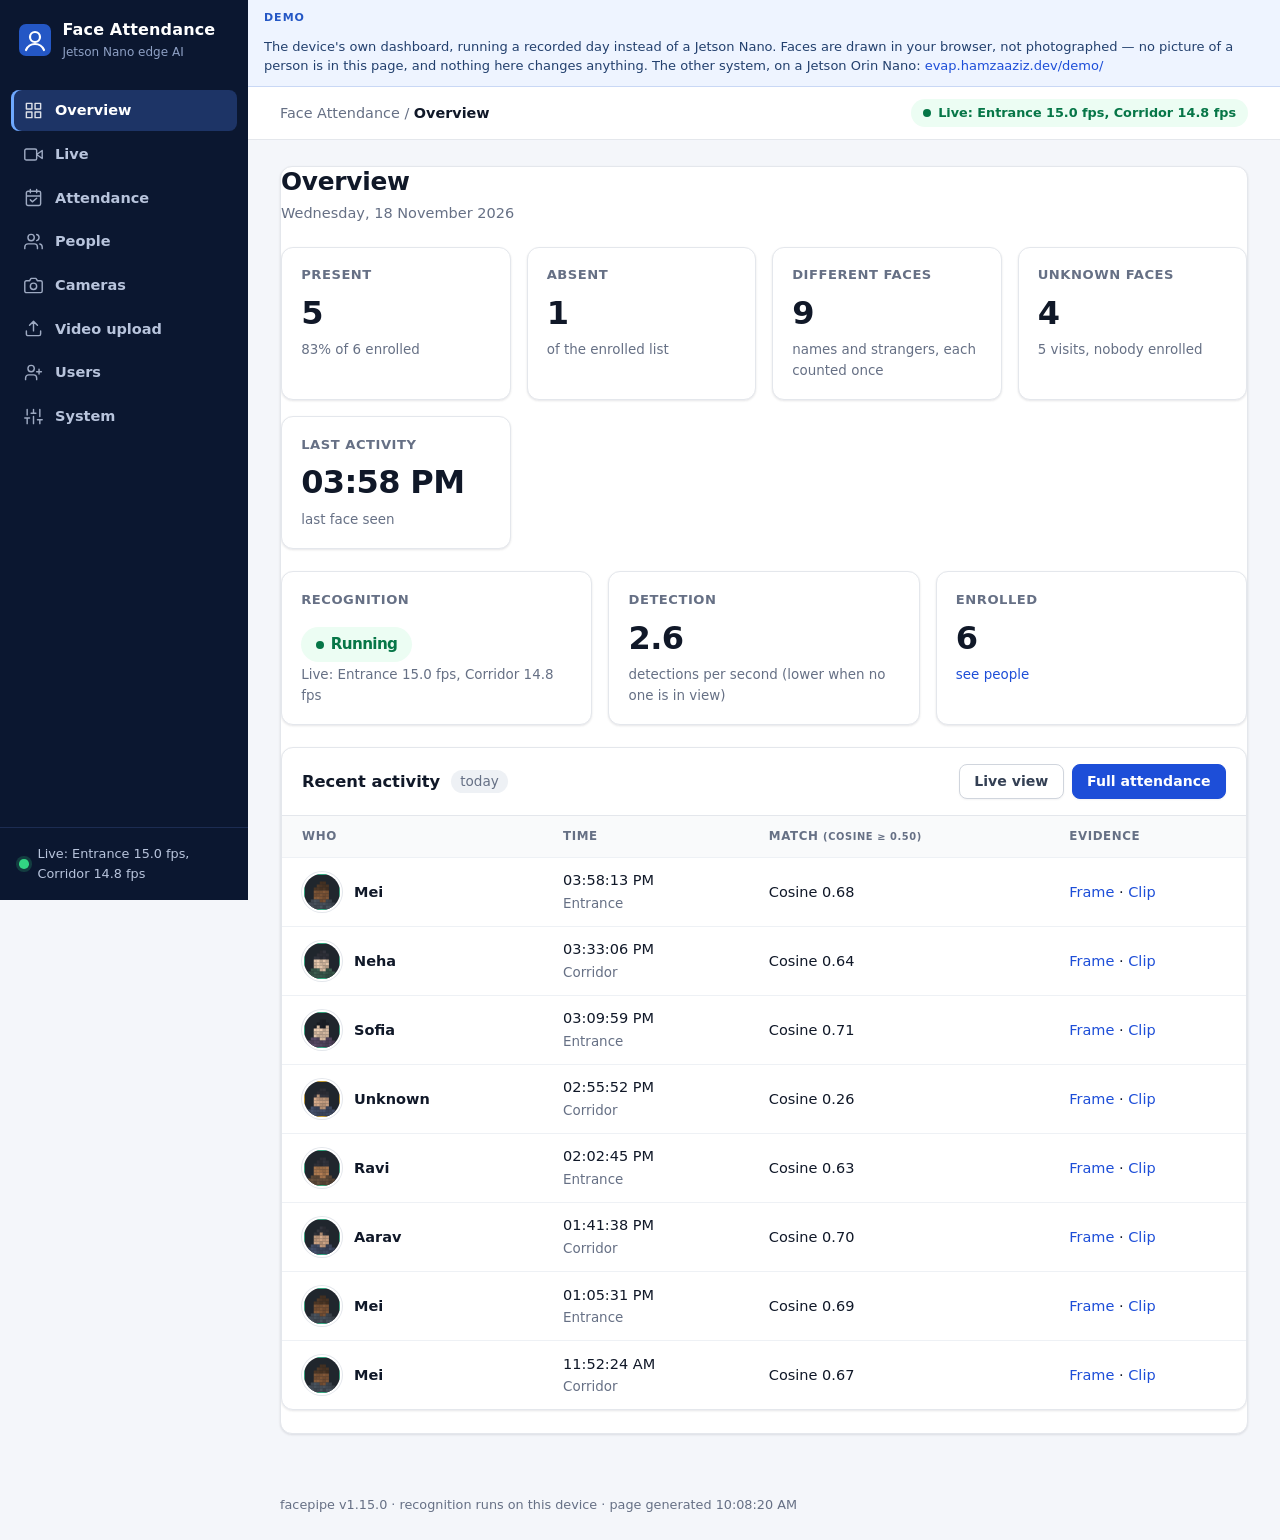
==== commit 97f18c1c: "fix(demo): put the demo banner inside the content column The banner was inserted before the skip lin" ====
--- a/deploy/demo/site/demo/index.html
+++ b/deploy/demo/site/demo/index.html
@@ -187,7 +187,13 @@
 </style>
 </head>
 <body data-page="overview" data-refresh="1" data-state="live" class="app">
-<div class="demo-bar"><b>Demo</b><span>The device's own dashboard, running a recorded day instead of a
+<a class="skip" href="#main">Skip to content</a>
+<aside class="side" id="side" aria-label="Main navigation">
+ <a class="brand" href="#overview" data-go="overview"><img src="data:image/svg+xml;utf8,%3Csvg%20xmlns%3D%22http%3A%2F%2Fwww.w3.org%2F2000%2Fsvg%22%20viewBox%3D%220%200%2032%2032%22%20width%3D%2232%22%20height%3D%2232%22%3E%3Crect%20width%3D%2232%22%20height%3D%2232%22%20rx%3D%227%22%20fill%3D%22%232457c5%22%2F%3E%3Ccircle%20cx%3D%2216%22%20cy%3D%2213%22%20r%3D%225%22%20fill%3D%22none%22%20stroke%3D%22%23fff%22%20stroke-width%3D%222.2%22%2F%3E%3Cpath%20d%3D%22M7%2026c1.8-4%205-6%209-6s7.2%202%209%206%22%20fill%3D%22none%22%20stroke%3D%22%23fff%22%20stroke-width%3D%222.2%22%20stroke-linecap%3D%22round%22%2F%3E%3C%2Fsvg%3E" alt="" width="32" height="32"><span><b>Face Attendance</b><small>Jetson Nano edge AI</small></span></a>
+ <nav class="nav"><a href="#overview" data-go="overview" aria-current='page'><svg viewBox='0 0 24 24' aria-hidden='true'><path d='M3 3h7v7H3zM14 3h7v7h-7zM14 14h7v7h-7zM3 14h7v7H3z'/></svg>Overview</a><a href="#live" data-go="live"><svg viewBox='0 0 24 24' aria-hidden='true'><path d='M23 7l-7 5 7 5zM3 5h11a2 2 0 0 1 2 2v10a2 2 0 0 1-2 2H3a2 2 0 0 1-2-2V7a2 2 0 0 1 2-2z'/></svg>Live</a><a href="#attendance" data-go="attendance"><svg viewBox='0 0 24 24' aria-hidden='true'><path d='M5 4h14a2 2 0 0 1 2 2v14a2 2 0 0 1-2 2H5a2 2 0 0 1-2-2V6a2 2 0 0 1 2-2zM16 2v4M8 2v4M3 10h18M8 15l2.5 2.5L16 13'/></svg>Attendance</a><a href="#people" data-go="people"><svg viewBox='0 0 24 24' aria-hidden='true'><path d='M17 21v-2a4 4 0 0 0-4-4H5a4 4 0 0 0-4 4v2M9 11a4 4 0 1 0 0-8 4 4 0 0 0 0 8zM23 21v-2a4 4 0 0 0-3-3.87M16 3.13a4 4 0 0 1 0 7.75'/></svg>People</a><a href="#cameras" data-go="cameras"><svg viewBox='0 0 24 24' aria-hidden='true'><path d='M23 19a2 2 0 0 1-2 2H3a2 2 0 0 1-2-2V8a2 2 0 0 1 2-2h4l2-3h6l2 3h4a2 2 0 0 1 2 2zM12 17a4 4 0 1 0 0-8 4 4 0 0 0 0 8z'/></svg>Cameras</a><a href="#uploads" data-go="uploads"><svg viewBox='0 0 24 24' aria-hidden='true'><path d='M21 15v4a2 2 0 0 1-2 2H5a2 2 0 0 1-2-2v-4M17 8l-5-5-5 5M12 3v12'/></svg>Video upload</a><a href="#users" data-go="users"><svg viewBox='0 0 24 24' aria-hidden='true'><path d='M16 21v-2a4 4 0 0 0-4-4H6a4 4 0 0 0-4 4v2M9 11a4 4 0 1 0 0-8 4 4 0 0 0 0 8zM19 8v6M22 11h-6'/></svg>Users</a><a href="#system" data-go="system"><svg viewBox='0 0 24 24' aria-hidden='true'><path d='M4 21v-7M4 10V3M12 21v-9M12 8V3M20 21v-5M20 12V3M1 14h6M9 8h6M17 16h6'/></svg>System</a></nav>
+ <div class="side-foot"><span class="dot live"></span><span>Live: Entrance 15.0 fps, Corridor 14.8 fps</span></div>
+</aside>
+<div class="shell"><div class="demo-bar"><b>Demo</b><span>The device's own dashboard, running a recorded day instead of a
 Jetson Nano. Faces are drawn in your browser, not photographed &mdash; no picture of a person is in this page, and
 nothing here changes anything. The other system, on a Jetson Orin Nano:
 <a href="https://evap.hamzaaziz.dev/demo/">evap.hamzaaziz.dev/demo/</a></span></div>
@@ -197,13 +203,7 @@
 .demo-bar b{color:#2457c5;font-size:11px;letter-spacing:.09em;text-transform:uppercase}
 @media (prefers-color-scheme:dark){:root:not([data-theme="light"]) .demo-bar{background:#16233c;color:#cfdcf6;border-bottom-color:#27405f}}
 .signout,.who-link{display:none}</style>
-<a class="skip" href="#main">Skip to content</a>
-<aside class="side" id="side" aria-label="Main navigation">
- <a class="brand" href="#overview" data-go="overview"><img src="data:image/svg+xml;utf8,%3Csvg%20xmlns%3D%22http%3A%2F%2Fwww.w3.org%2F2000%2Fsvg%22%20viewBox%3D%220%200%2032%2032%22%20width%3D%2232%22%20height%3D%2232%22%3E%3Crect%20width%3D%2232%22%20height%3D%2232%22%20rx%3D%227%22%20fill%3D%22%232457c5%22%2F%3E%3Ccircle%20cx%3D%2216%22%20cy%3D%2213%22%20r%3D%225%22%20fill%3D%22none%22%20stroke%3D%22%23fff%22%20stroke-width%3D%222.2%22%2F%3E%3Cpath%20d%3D%22M7%2026c1.8-4%205-6%209-6s7.2%202%209%206%22%20fill%3D%22none%22%20stroke%3D%22%23fff%22%20stroke-width%3D%222.2%22%20stroke-linecap%3D%22round%22%2F%3E%3C%2Fsvg%3E" alt="" width="32" height="32"><span><b>Face Attendance</b><small>Jetson Nano edge AI</small></span></a>
- <nav class="nav"><a href="#overview" data-go="overview" aria-current='page'><svg viewBox='0 0 24 24' aria-hidden='true'><path d='M3 3h7v7H3zM14 3h7v7h-7zM14 14h7v7h-7zM3 14h7v7H3z'/></svg>Overview</a><a href="#live" data-go="live"><svg viewBox='0 0 24 24' aria-hidden='true'><path d='M23 7l-7 5 7 5zM3 5h11a2 2 0 0 1 2 2v10a2 2 0 0 1-2 2H3a2 2 0 0 1-2-2V7a2 2 0 0 1 2-2z'/></svg>Live</a><a href="#attendance" data-go="attendance"><svg viewBox='0 0 24 24' aria-hidden='true'><path d='M5 4h14a2 2 0 0 1 2 2v14a2 2 0 0 1-2 2H5a2 2 0 0 1-2-2V6a2 2 0 0 1 2-2zM16 2v4M8 2v4M3 10h18M8 15l2.5 2.5L16 13'/></svg>Attendance</a><a href="#people" data-go="people"><svg viewBox='0 0 24 24' aria-hidden='true'><path d='M17 21v-2a4 4 0 0 0-4-4H5a4 4 0 0 0-4 4v2M9 11a4 4 0 1 0 0-8 4 4 0 0 0 0 8zM23 21v-2a4 4 0 0 0-3-3.87M16 3.13a4 4 0 0 1 0 7.75'/></svg>People</a><a href="#cameras" data-go="cameras"><svg viewBox='0 0 24 24' aria-hidden='true'><path d='M23 19a2 2 0 0 1-2 2H3a2 2 0 0 1-2-2V8a2 2 0 0 1 2-2h4l2-3h6l2 3h4a2 2 0 0 1 2 2zM12 17a4 4 0 1 0 0-8 4 4 0 0 0 0 8z'/></svg>Cameras</a><a href="#uploads" data-go="uploads"><svg viewBox='0 0 24 24' aria-hidden='true'><path d='M21 15v4a2 2 0 0 1-2 2H5a2 2 0 0 1-2-2v-4M17 8l-5-5-5 5M12 3v12'/></svg>Video upload</a><a href="#users" data-go="users"><svg viewBox='0 0 24 24' aria-hidden='true'><path d='M16 21v-2a4 4 0 0 0-4-4H6a4 4 0 0 0-4 4v2M9 11a4 4 0 1 0 0-8 4 4 0 0 0 0 8zM19 8v6M22 11h-6'/></svg>Users</a><a href="#system" data-go="system"><svg viewBox='0 0 24 24' aria-hidden='true'><path d='M4 21v-7M4 10V3M12 21v-9M12 8V3M20 21v-5M20 12V3M1 14h6M9 8h6M17 16h6'/></svg>System</a></nav>
- <div class="side-foot"><span class="dot live"></span><span>Live: Entrance 15.0 fps, Corridor 14.8 fps</span></div>
-</aside>
-<div class="shell">
+
  <header class="topbar">
   <button class="menu-btn" id="menubtn" type="button" aria-controls="side" aria-expanded="false" aria-label="Menu"><svg viewBox="0 0 24 24" aria-hidden="true"><path d="M4 7h16M4 12h16M4 17h16"/></svg></button>
   <span class="crumb">Face Attendance <span aria-hidden="true">/</span> <b>Overview</b></span>
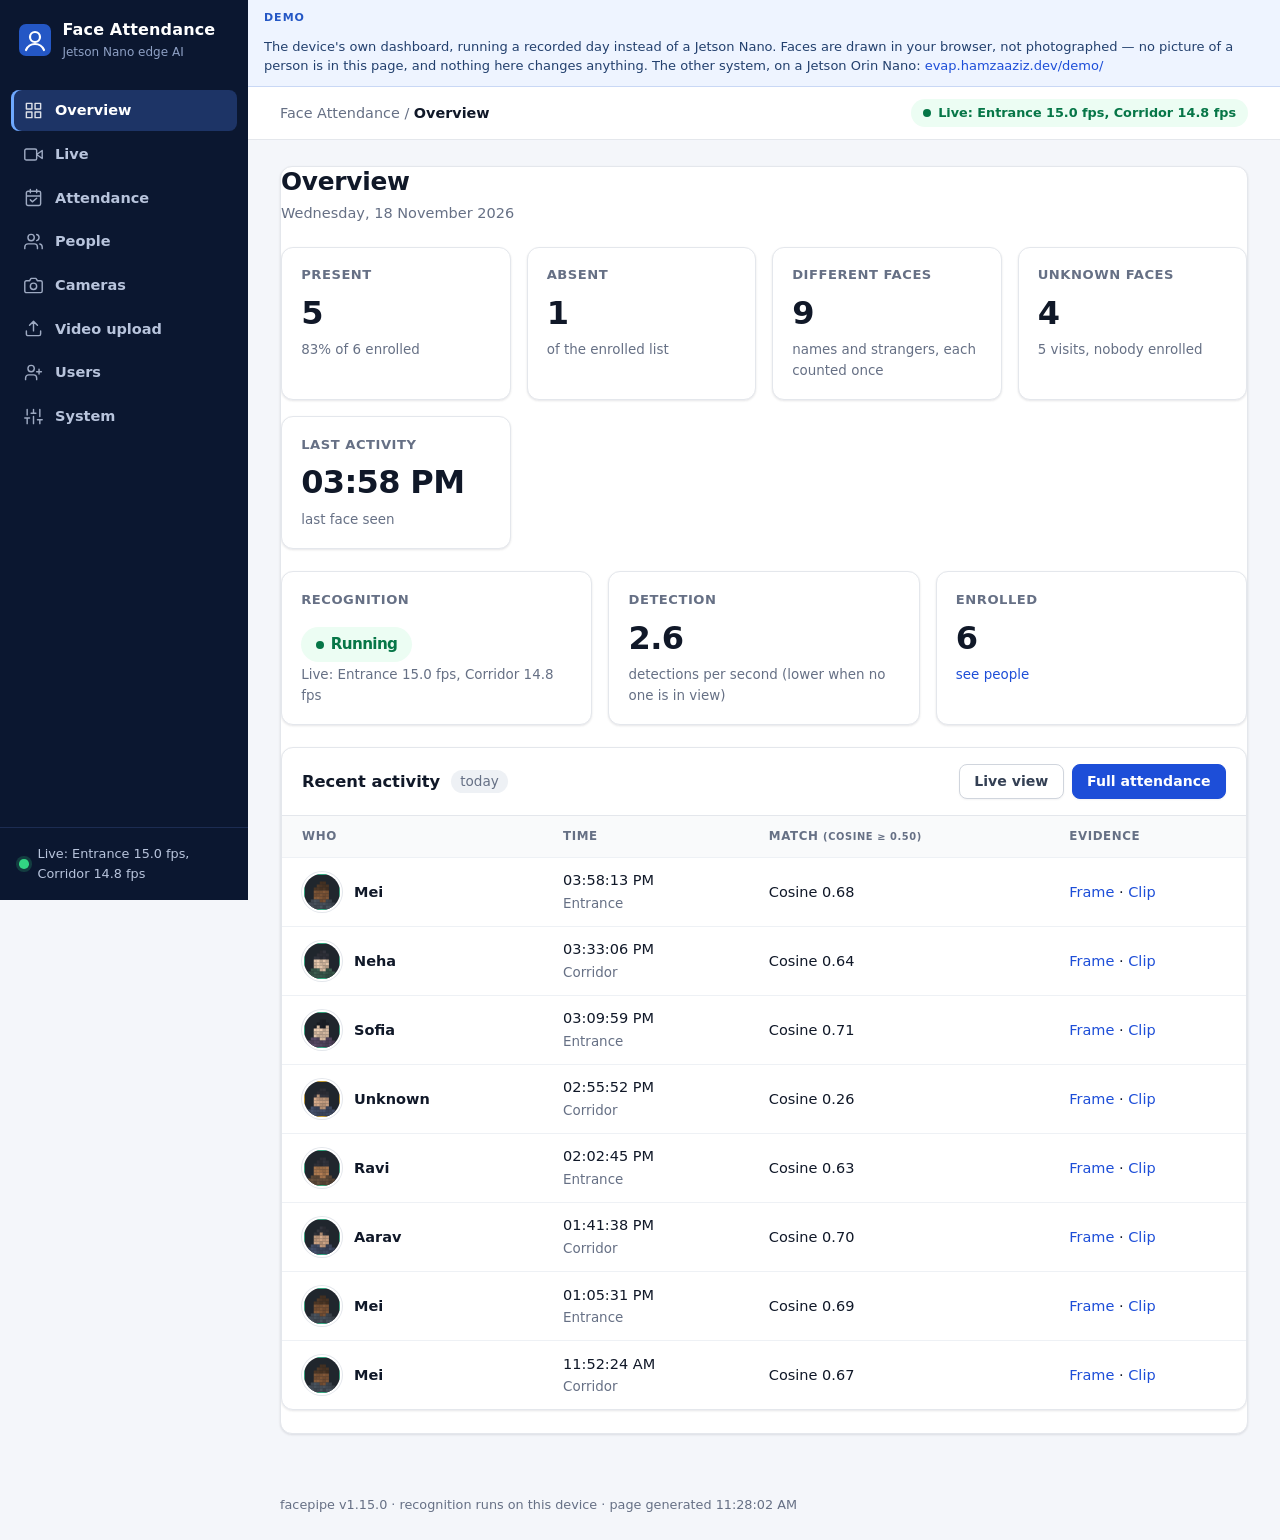
==== commit a630e5b3: "fix(demo): capture the System page with a board's figures, not the build machine's The System page r" ====
--- a/deploy/demo/site/demo/index.html
+++ b/deploy/demo/site/demo/index.html
@@ -209,7 +209,7 @@
   <span class="crumb">Face Attendance <span aria-hidden="true">/</span> <b>Overview</b></span>
   <span id="status" class="pill live" role="status" aria-live="polite">Live: Entrance 15.0 fps, Corridor 14.8 fps</span>
   <a class="who-link" href="#" data-demo-off title="Your account">demo</a>
-  <form method="post" action="/logout" class="signout"><input type="hidden" name="csrf" value="6ac4e41784b9c6229238a133eb607d20362dd493834dc3c80cf8084ffcb52de2"><button class="btn" type="submit">Sign out</button></form>
+  <form method="post" action="/logout" class="signout"><input type="hidden" name="csrf" value="5f70a7ffe804b0f3ce399462e09abcf45251702c3f1e4ddff1661120fedd68f7"><button class="btn" type="submit">Sign out</button></form>
  </header>
  <main id="main">
 <section data-view="overview">
@@ -270,10 +270,10 @@
 
 
 <h1>People</h1><p class="sub">Everyone the device recognizes, and registrations waiting for your approval.</p>
-<div class="toolbar"><span class="grow"></span><form method='post' action='/people/invite'><input type='hidden' name='csrf' value='6ac4e41784b9c6229238a133eb607d20362dd493834dc3c80cf8084ffcb52de2'><button class='btn primary' type='submit'>Invite someone</button></form></div>
+<div class="toolbar"><span class="grow"></span><form method='post' action='/people/invite'><input type='hidden' name='csrf' value='5f70a7ffe804b0f3ce399462e09abcf45251702c3f1e4ddff1661120fedd68f7'><button class='btn primary' type='submit'>Invite someone</button></form></div>
 <section aria-labelledby="h-pend"><div class="sh"><h2 id="h-pend">Waiting for approval</h2><span class="count">0</span></div><p class='empty'>No registrations waiting.</p></section>
 <section aria-labelledby="h-people"><div class="sh"><h2 id="h-people">Enrolled</h2><span class="count">6</span>
- <span class="end"><label class="sr" for="q">Search names</label><input id="q" type="search" placeholder="Search names" autocomplete="off"></span></div><div class='people'><div class='person' data-name='aarav'><img class='av' src="data:image/svg+xml;utf8,%3Csvg%20xmlns%3D%22http%3A%2F%2Fwww.w3.org%2F2000%2Fsvg%22%20viewBox%3D%220%200%2096%2096%22%20width%3D%2296%22%20height%3D%2296%22%3E%3Crect%20width%3D%2296%22%20height%3D%2296%22%20fill%3D%22%2320262d%22%2F%3E%3Cg%20transform%3D%22translate%2848%2C74%29%20scale%281%29%22%3E%3Crect%20x%3D%22-6.0%22%20y%3D%22-54.0%22%20width%3D%228.4%22%20height%3D%228.4%22%20fill%3D%22%2333353e%22%2F%3E%3Crect%20x%3D%222.0%22%20y%3D%22-54.0%22%20width%3D%228.4%22%20height%3D%228.4%22%20fill%3D%22%232a2c33%22%2F%3E%3Crect%20x%3D%22-14.0%22%20y%3D%22-46.0%22%20width%3D%228.4%22%20height%3D%228.4%22%20fill%3D%22%2334363e%22%2F%3E%3Crect%20x%3D%22-6.0%22%20y%3D%22-46.0%22%20width%3D%228.4%22%20height%3D%228.4%22%20fill%3D%22%232c2e35%22%2F%3E%3Crect%20x%3D%222.0%22%20y%3D%22-46.0%22%20width%3D%228.4%22%20height%3D%228.4%22%20fill%3D%22%232b2c33%22%2F%3E%3Crect%20x%3D%2210.0%22%20y%3D%22-46.0%22%20width%3D%228.4%22%20height%3D%228.4%22%20fill%3D%22%232b2d34%22%2F%3E%3Crect%20x%3D%22-22.0%22%20y%3D%22-38.0%22%20width%3D%228.4%22%20height%3D%228.4%22%20fill%3D%22%2330323a%22%2F%3E%3Crect%20x%3D%22-14.0%22%20y%3D%22-38.0%22%20width%3D%228.4%22%20height%3D%228.4%22%20fill%3D%22%232a2c33%22%2F%3E%3Crect%20x%3D%22-6.0%22%20y%3D%22-38.0%22%20width%3D%228.4%22%20height%3D%228.4%22%20fill%3D%22%23ab8970%22%2F%3E%3Crect%20x%3D%222.0%22%20y%3D%22-38.0%22%20width%3D%228.4%22%20height%3D%228.4%22%20fill%3D%22%2330323a%22%2F%3E%3Crect%20x%3D%2210.0%22%20y%3D%22-38.0%22%20width%3D%228.4%22%20height%3D%228.4%22%20fill%3D%22%23272930%22%2F%3E%3Crect%20x%3D%22-22.0%22%20y%3D%22-30.0%22%20width%3D%228.4%22%20height%3D%228.4%22%20fill%3D%22%23bb967a%22%2F%3E%3Crect%20x%3D%22-14.0%22%20y%3D%22-30.0%22%20width%3D%228.4%22%20height%3D%228.4%22%20fill%3D%22%23b18e73%22%2F%3E%3Crect%20x%3D%22-6.0%22%20y%3D%22-30.0%22%20width%3D%228.4%22%20height%3D%228.4%22%20fill%3D%22%23d6ab8c%22%2F%3E%3Crect%20x%3D%222.0%22%20y%3D%22-30.0%22%20width%3D%228.4%22%20height%3D%228.4%22%20fill%3D%22%23b99479%22%2F%3E%3Crect%20x%3D%2210.0%22%20y%3D%22-30.0%22%20width%3D%228.4%22%20height%3D%228.4%22%20fill%3D%22%23c29b7e%22%2F%3E%3Crect%20x%3D%22-22.0%22%20y%3D%22-22.0%22%20width%3D%228.4%22%20height%3D%228.4%22%20fill%3D%22%23b28f74%22%2F%3E%3Crect%20x%3D%22-14.0%22%20y%3D%22-22.0%22%20width%3D%228.4%22%20height%3D%228.4%22%20fill%3D%22%23be987c%22%2F%3E%3Crect%20x%3D%22-6.0%22%20y%3D%22-22.0%22%20width%3D%228.4%22%20height%3D%228.4%22%20fill%3D%22%23cea586%22%2F%3E%3Crect%20x%3D%222.0%22%20y%3D%22-22.0%22%20width%3D%228.4%22%20height%3D%228.4%22%20fill%3D%22%23bb967a%22%2F%3E%3Crect%20x%3D%2210.0%22%20y%3D%22-22.0%22%20width%3D%228.4%22%20height%3D%228.4%22%20fill%3D%22%23c79f82%22%2F%3E%3Crect%20x%3D%22-22.0%22%20y%3D%22-14.0%22%20width%3D%228.4%22%20height%3D%228.4%22%20fill%3D%22%23c8a082%22%2F%3E%3Crect%20x%3D%22-14.0%22%20y%3D%22-14.0%22%20width%3D%228.4%22%20height%3D%228.4%22%20fill%3D%22%23c79f81%22%2F%3E%3Crect%20x%3D%22-6.0%22%20y%3D%22-14.0%22%20width%3D%228.4%22%20height%3D%228.4%22%20fill%3D%22%23ac8a70%22%2F%3E%3Crect%20x%3D%222.0%22%20y%3D%22-14.0%22%20width%3D%228.4%22%20height%3D%228.4%22%20fill%3D%22%23cba384%22%2F%3E%3Crect%20x%3D%2210.0%22%20y%3D%22-14.0%22%20width%3D%228.4%22%20height%3D%228.4%22%20fill%3D%22%23bd987b%22%2F%3E%3Crect%20x%3D%22-30.0%22%20y%3D%22-6.0%22%20width%3D%228.4%22%20height%3D%228.4%22%20fill%3D%22%23414c66%22%2F%3E%3Crect%20x%3D%22-22.0%22%20y%3D%22-6.0%22%20width%3D%228.4%22%20height%3D%228.4%22%20fill%3D%22%2339435a%22%2F%3E%3Crect%20x%3D%22-14.0%22%20y%3D%22-6.0%22%20width%3D%228.4%22%20height%3D%228.4%22%20fill%3D%22%23414d66%22%2F%3E%3Crect%20x%3D%22-6.0%22%20y%3D%22-6.0%22%20width%3D%228.4%22%20height%3D%228.4%22%20fill%3D%22%23bd977b%22%2F%3E%3Crect%20x%3D%222.0%22%20y%3D%22-6.0%22%20width%3D%228.4%22%20height%3D%228.4%22%20fill%3D%22%23b49075%22%2F%3E%3Crect%20x%3D%2210.0%22%20y%3D%22-6.0%22%20width%3D%228.4%22%20height%3D%228.4%22%20fill%3D%22%23343d52%22%2F%3E%3Crect%20x%3D%2218.0%22%20y%3D%22-6.0%22%20width%3D%228.4%22%20height%3D%228.4%22%20fill%3D%22%233c465e%22%2F%3E%3Crect%20x%3D%22-38.0%22%20y%3D%222.0%22%20width%3D%228.4%22%20height%3D%228.4%22%20fill%3D%22%233c475e%22%2F%3E%3Crect%20x%3D%22-30.0%22%20y%3D%222.0%22%20width%3D%228.4%22%20height%3D%228.4%22%20fill%3D%22%23434f6a%22%2F%3E%3Crect%20x%3D%22-22.0%22%20y%3D%222.0%22%20width%3D%228.4%22%20height%3D%228.4%22%20fill%3D%22%233f4a64%22%2F%3E%3Crect%20x%3D%22-14.0%22%20y%3D%222.0%22%20width%3D%228.4%22%20height%3D%228.4%22%20fill%3D%22%23374157%22%2F%3E%3Crect%20x%3D%22-6.0%22%20y%3D%222.0%22%20width%3D%228.4%22%20height%3D%228.4%22%20fill%3D%22%233b465d%22%2F%3E%3Crect%20x%3D%222.0%22%20y%3D%222.0%22%20width%3D%228.4%22%20height%3D%228.4%22%20fill%3D%22%23374157%22%2F%3E%3Crect%20x%3D%2210.0%22%20y%3D%222.0%22%20width%3D%228.4%22%20height%3D%228.4%22%20fill%3D%22%23333c51%22%2F%3E%3Crect%20x%3D%2218.0%22%20y%3D%222.0%22%20width%3D%228.4%22%20height%3D%228.4%22%20fill%3D%22%23414d67%22%2F%3E%3Crect%20x%3D%2226.0%22%20y%3D%222.0%22%20width%3D%228.4%22%20height%3D%228.4%22%20fill%3D%22%23384259%22%2F%3E%3Crect%20x%3D%22-38.0%22%20y%3D%2210.0%22%20width%3D%228.4%22%20height%3D%228.4%22%20fill%3D%22%23404b64%22%2F%3E%3Crect%20x%3D%22-30.0%22%20y%3D%2210.0%22%20width%3D%228.4%22%20height%3D%228.4%22%20fill%3D%22%23424d67%22%2F%3E%3Crect%20x%3D%22-22.0%22%20y%3D%2210.0%22%20width%3D%228.4%22%20height%3D%228.4%22%20fill%3D%22%2346526e%22%2F%3E%3Crect%20x%3D%22-14.0%22%20y%3D%2210.0%22%20width%3D%228.4%22%20height%3D%228.4%22%20fill%3D%22%233c475e%22%2F%3E%3Crect%20x%3D%22-6.0%22%20y%3D%2210.0%22%20width%3D%228.4%22%20height%3D%228.4%22%20fill%3D%22%23374157%22%2F%3E%3Crect%20x%3D%222.0%22%20y%3D%2210.0%22%20width%3D%228.4%22%20height%3D%228.4%22%20fill%3D%22%233c475f%22%2F%3E%3Crect%20x%3D%2210.0%22%20y%3D%2210.0%22%20width%3D%228.4%22%20height%3D%228.4%22%20fill%3D%22%233e4961%22%2F%3E%3Crect%20x%3D%2218.0%22%20y%3D%2210.0%22%20width%3D%228.4%22%20height%3D%228.4%22%20fill%3D%22%23333b4f%22%2F%3E%3Crect%20x%3D%2226.0%22%20y%3D%2210.0%22%20width%3D%228.4%22%20height%3D%228.4%22%20fill%3D%22%23384258%22%2F%3E%3Crect%20x%3D%2234.0%22%20y%3D%2210.0%22%20width%3D%228.4%22%20height%3D%228.4%22%20fill%3D%22%23323a4e%22%2F%3E%3Crect%20x%3D%22-46.0%22%20y%3D%2218.0%22%20width%3D%228.4%22%20height%3D%228.4%22%20fill%3D%22%233b465d%22%2F%3E%3Crect%20x%3D%22-38.0%22%20y%3D%2218.0%22%20width%3D%228.4%22%20height%3D%228.4%22%20fill%3D%22%233f4a63%22%2F%3E%3Crect%20x%3D%22-30.0%22%20y%3D%2218.0%22%20width%3D%228.4%22%20height%3D%228.4%22%20fill%3D%22%2345516c%22%2F%3E%3Crect%20x%3D%22-22.0%22%20y%3D%2218.0%22%20width%3D%228.4%22%20height%3D%228.4%22%20fill%3D%22%23434e69%22%2F%3E%3Crect%20x%3D%22-14.0%22%20y%3D%2218.0%22%20width%3D%228.4%22%20height%3D%228.4%22%20fill%3D%22%2344506b%22%2F%3E%3Crect%20x%3D%22-6.0%22%20y%3D%2218.0%22%20width%3D%228.4%22%20height%3D%228.4%22%20fill%3D%22%23384258%22%2F%3E%3Crect%20x%3D%222.0%22%20y%3D%2218.0%22%20width%3D%228.4%22%20height%3D%228.4%22%20fill%3D%22%233f4a63%22%2F%3E%3Crect%20x%3D%2210.0%22%20y%3D%2218.0%22%20width%3D%228.4%22%20height%3D%228.4%22%20fill%3D%22%233e4962%22%2F%3E%3Crect%20x%3D%2218.0%22%20y%3D%2218.0%22%20width%3D%228.4%22%20height%3D%228.4%22%20fill%3D%22%233f4a64%22%2F%3E%3Crect%20x%3D%2226.0%22%20y%3D%2218.0%22%20width%3D%228.4%22%20height%3D%228.4%22%20fill%3D%22%233b455c%22%2F%3E%3Crect%20x%3D%2234.0%22%20y%3D%2218.0%22%20width%3D%228.4%22%20height%3D%228.4%22%20fill%3D%22%23323a4e%22%2F%3E%3Crect%20x%3D%22-46.0%22%20y%3D%2226.0%22%20width%3D%228.4%22%20height%3D%228.4%22%20fill%3D%22%23404c65%22%2F%3E%3Crect%20x%3D%22-38.0%22%20y%3D%2226.0%22%20width%3D%228.4%22%20height%3D%228.4%22%20fill%3D%22%2344506b%22%2F%3E%3Crect%20x%3D%22-30.0%22%20y%3D%2226.0%22%20width%3D%228.4%22%20height%3D%228.4%22%20fill%3D%22%233f4a63%22%2F%3E%3Crect%20x%3D%22-22.0%22%20y%3D%2226.0%22%20width%3D%228.4%22%20height%3D%228.4%22%20fill%3D%22%233e4861%22%2F%3E%3Crect%20x%3D%22-14.0%22%20y%3D%2226.0%22%20width%3D%228.4%22%20height%3D%228.4%22%20fill%3D%22%23434f69%22%2F%3E%3Crect%20x%3D%22-6.0%22%20y%3D%2226.0%22%20width%3D%228.4%22%20height%3D%228.4%22%20fill%3D%22%23434e69%22%2F%3E%3Crect%20x%3D%222.0%22%20y%3D%2226.0%22%20width%3D%228.4%22%20height%3D%228.4%22%20fill%3D%22%23384258%22%2F%3E%3Crect%20x%3D%2210.0%22%20y%3D%2226.0%22%20width%3D%228.4%22%20height%3D%228.4%22%20fill%3D%22%23404b64%22%2F%3E%3Crect%20x%3D%2218.0%22%20y%3D%2226.0%22%20width%3D%228.4%22%20height%3D%228.4%22%20fill%3D%22%23353f54%22%2F%3E%3Crect%20x%3D%2226.0%22%20y%3D%2226.0%22%20width%3D%228.4%22%20height%3D%228.4%22%20fill%3D%22%233e4961%22%2F%3E%3Crect%20x%3D%2234.0%22%20y%3D%2226.0%22%20width%3D%228.4%22%20height%3D%228.4%22%20fill%3D%22%233f4a63%22%2F%3E%3Crect%20x%3D%22-46.0%22%20y%3D%2234.0%22%20width%3D%228.4%22%20height%3D%228.4%22%20fill%3D%22%233b455d%22%2F%3E%3Crect%20x%3D%22-38.0%22%20y%3D%2234.0%22%20width%3D%228.4%22%20height%3D%228.4%22%20fill%3D%22%23434e69%22%2F%3E%3Crect%20x%3D%22-30.0%22%20y%3D%2234.0%22%20width%3D%228.4%22%20height%3D%228.4%22%20fill%3D%22%23374056%22%2F%3E%3Crect%20x%3D%22-22.0%22%20y%3D%2234.0%22%20width%3D%228.4%22%20height%3D%228.4%22%20fill%3D%22%233e4962%22%2F%3E%3Crect%20x%3D%22-14.0%22%20y%3D%2234.0%22%20width%3D%228.4%22%20height%3D%228.4%22%20fill%3D%22%2344506b%22%2F%3E%3Crect%20x%3D%22-6.0%22%20y%3D%2234.0%22%20width%3D%228.4%22%20height%3D%228.4%22%20fill%3D%22%23353e53%22%2F%3E%3Crect%20x%3D%222.0%22%20y%3D%2234.0%22%20width%3D%228.4%22%20height%3D%228.4%22%20fill%3D%22%23404b64%22%2F%3E%3Crect%20x%3D%2210.0%22%20y%3D%2234.0%22%20width%3D%228.4%22%20height%3D%228.4%22%20fill%3D%22%233a445b%22%2F%3E%3Crect%20x%3D%2218.0%22%20y%3D%2234.0%22%20width%3D%228.4%22%20height%3D%228.4%22%20fill%3D%22%23353e53%22%2F%3E%3Crect%20x%3D%2226.0%22%20y%3D%2234.0%22%20width%3D%228.4%22%20height%3D%228.4%22%20fill%3D%22%23384258%22%2F%3E%3Crect%20x%3D%2234.0%22%20y%3D%2234.0%22%20width%3D%228.4%22%20height%3D%228.4%22%20fill%3D%22%23333c50%22%2F%3E%3Crect%20x%3D%22-46.0%22%20y%3D%2242.0%22%20width%3D%228.4%22%20height%3D%228.4%22%20fill%3D%22%23424e68%22%2F%3E%3Crect%20x%3D%22-38.0%22%20y%3D%2242.0%22%20width%3D%228.4%22%20height%3D%228.4%22%20fill%3D%22%233a445a%22%2F%3E%3Crect%20x%3D%22-30.0%22%20y%3D%2242.0%22%20width%3D%228.4%22%20height%3D%228.4%22%20fill%3D%22%233b465d%22%2F%3E%3Crect%20x%3D%22-22.0%22%20y%3D%2242.0%22%20width%3D%228.4%22%20height%3D%228.4%22%20fill%3D%22%233a455c%22%2F%3E%3Crect%20x%3D%22-14.0%22%20y%3D%2242.0%22%20width%3D%228.4%22%20height%3D%228.4%22%20fill%3D%22%23374157%22%2F%3E%3Crect%20x%3D%22-6.0%22%20y%3D%2242.0%22%20width%3D%228.4%22%20height%3D%228.4%22%20fill%3D%22%23364055%22%2F%3E%3Crect%20x%3D%222.0%22%20y%3D%2242.0%22%20width%3D%228.4%22%20height%3D%228.4%22%20fill%3D%22%23414c65%22%2F%3E%3Crect%20x%3D%2210.0%22%20y%3D%2242.0%22%20width%3D%228.4%22%20height%3D%228.4%22%20fill%3D%22%23424d67%22%2F%3E%3Crect%20x%3D%2218.0%22%20y%3D%2242.0%22%20width%3D%228.4%22%20height%3D%228.4%22%20fill%3D%22%23384258%22%2F%3E%3Crect%20x%3D%2226.0%22%20y%3D%2242.0%22%20width%3D%228.4%22%20height%3D%228.4%22%20fill%3D%22%233c465e%22%2F%3E%3Crect%20x%3D%2234.0%22%20y%3D%2242.0%22%20width%3D%228.4%22%20height%3D%228.4%22%20fill%3D%22%23384158%22%2F%3E%3Crect%20x%3D%22-46.0%22%20y%3D%2250.0%22%20width%3D%228.4%22%20height%3D%228.4%22%20fill%3D%22%233b455c%22%2F%3E%3Crect%20x%3D%22-38.0%22%20y%3D%2250.0%22%20width%3D%228.4%22%20height%3D%228.4%22%20fill%3D%22%23404b65%22%2F%3E%3Crect%20x%3D%22-30.0%22%20y%3D%2250.0%22%20width%3D%228.4%22%20height%3D%228.4%22%20fill%3D%22%233a445b%22%2F%3E%3Crect%20x%3D%22-22.0%22%20y%3D%2250.0%22%20width%3D%228.4%22%20height%3D%228.4%22%20fill%3D%22%2346526e%22%2F%3E%3Crect%20x%3D%22-14.0%22%20y%3D%2250.0%22%20width%3D%228.4%22%20height%3D%228.4%22%20fill%3D%22%23364055%22%2F%3E%3Crect%20x%3D%22-6.0%22%20y%3D%2250.0%22%20width%3D%228.4%22%20height%3D%228.4%22%20fill%3D%22%23444f6a%22%2F%3E%3Crect%20x%3D%222.0%22%20y%3D%2250.0%22%20width%3D%228.4%22%20height%3D%228.4%22%20fill%3D%22%23374056%22%2F%3E%3Crect%20x%3D%2210.0%22%20y%3D%2250.0%22%20width%3D%228.4%22%20height%3D%228.4%22%20fill%3D%22%23363f54%22%2F%3E%3Crect%20x%3D%2218.0%22%20y%3D%2250.0%22%20width%3D%228.4%22%20height%3D%228.4%22%20fill%3D%22%23414c66%22%2F%3E%3Crect%20x%3D%2226.0%22%20y%3D%2250.0%22%20width%3D%228.4%22%20height%3D%228.4%22%20fill%3D%22%23384258%22%2F%3E%3Crect%20x%3D%2234.0%22%20y%3D%2250.0%22%20width%3D%228.4%22%20height%3D%228.4%22%20fill%3D%22%23364055%22%2F%3E%3C%2Fg%3E%3Crect%20x%3D%221%22%20y%3D%221%22%20width%3D%2294%22%20height%3D%2294%22%20fill%3D%22none%22%20stroke%3D%22%2334d399%22%20stroke-width%3D%222%22%2F%3E%3C%2Fsvg%3E" alt='' loading='lazy'><div class='grow'><div class='n'>Aarav</div><div class='m'>5 photos enrolled</div><span class='badge in'>In today, 08:41 AM</span></div><div class='person-acts'><form method='post' action='/people/invite'><input type='hidden' name='csrf' value='6ac4e41784b9c6229238a133eb607d20362dd493834dc3c80cf8084ffcb52de2'><input type='hidden' name='person' value='aarav'><button class='btn ' type='submit'>New photos</button></form><form method='post' action='/people/remove' data-confirm='Their photos and face templates are deleted; past attendance records stay.' data-title='Remove Aarav?' data-ok='Remove' data-kind='danger'><input type='hidden' name='csrf' value='6ac4e41784b9c6229238a133eb607d20362dd493834dc3c80cf8084ffcb52de2'><input type='hidden' name='person' value='aarav'><button class='btn danger' type='submit'>Remove</button></form></div></div><div class='person' data-name='daniel'><img class='av' src="data:image/svg+xml;utf8,%3Csvg%20xmlns%3D%22http%3A%2F%2Fwww.w3.org%2F2000%2Fsvg%22%20viewBox%3D%220%200%2096%2096%22%20width%3D%2296%22%20height%3D%2296%22%3E%3Crect%20width%3D%2296%22%20height%3D%2296%22%20fill%3D%22%2320262d%22%2F%3E%3Cg%20transform%3D%22translate%2848%2C74%29%20scale%281%29%22%3E%3Crect%20x%3D%22-6.0%22%20y%3D%22-54.0%22%20width%3D%228.4%22%20height%3D%228.4%22%20fill%3D%22%23513a27%22%2F%3E%3Crect%20x%3D%222.0%22%20y%3D%22-54.0%22%20width%3D%228.4%22%20height%3D%228.4%22%20fill%3D%22%234d3725%22%2F%3E%3Crect%20x%3D%22-14.0%22%20y%3D%22-46.0%22%20width%3D%228.4%22%20height%3D%228.4%22%20fill%3D%22%23503927%22%2F%3E%3Crect%20x%3D%22-6.0%22%20y%3D%22-46.0%22%20width%3D%228.4%22%20height%3D%228.4%22%20fill%3D%22%23402e1f%22%2F%3E%3Crect%20x%3D%222.0%22%20y%3D%22-46.0%22%20width%3D%228.4%22%20height%3D%228.4%22%20fill%3D%22%234a3524%22%2F%3E%3Crect%20x%3D%2210.0%22%20y%3D%22-46.0%22%20width%3D%228.4%22%20height%3D%228.4%22%20fill%3D%22%23473222%22%2F%3E%3Crect%20x%3D%22-22.0%22%20y%3D%22-38.0%22%20width%3D%228.4%22%20height%3D%228.4%22%20fill%3D%22%23503927%22%2F%3E%3Crect%20x%3D%22-14.0%22%20y%3D%22-38.0%22%20width%3D%228.4%22%20height%3D%228.4%22%20fill%3D%22%234c3625%22%2F%3E%3Crect%20x%3D%22-6.0%22%20y%3D%22-38.0%22%20width%3D%228.4%22%20height%3D%228.4%22%20fill%3D%22%23473223%22%2F%3E%3Crect%20x%3D%222.0%22%20y%3D%22-38.0%22%20width%3D%228.4%22%20height%3D%228.4%22%20fill%3D%22%23463222%22%2F%3E%3Crect%20x%3D%2210.0%22%20y%3D%22-38.0%22%20width%3D%228.4%22%20height%3D%228.4%22%20fill%3D%22%234f3827%22%2F%3E%3Crect%20x%3D%22-22.0%22%20y%3D%22-30.0%22%20width%3D%228.4%22%20height%3D%228.4%22%20fill%3D%22%23845a39%22%2F%3E%3Crect%20x%3D%22-14.0%22%20y%3D%22-30.0%22%20width%3D%228.4%22%20height%3D%228.4%22%20fill%3D%22%23875c3a%22%2F%3E%3Crect%20x%3D%22-6.0%22%20y%3D%22-30.0%22%20width%3D%228.4%22%20height%3D%228.4%22%20fill%3D%22%236f4c30%22%2F%3E%3Crect%20x%3D%222.0%22%20y%3D%22-30.0%22%20width%3D%228.4%22%20height%3D%228.4%22%20fill%3D%22%23744f32%22%2F%3E%3Crect%20x%3D%2210.0%22%20y%3D%22-30.0%22%20width%3D%228.4%22%20height%3D%228.4%22%20fill%3D%22%236e4b30%22%2F%3E%3Crect%20x%3D%22-22.0%22%20y%3D%22-22.0%22%20width%3D%228.4%22%20height%3D%228.4%22%20fill%3D%22%23785134%22%2F%3E%3Crect%20x%3D%22-14.0%22%20y%3D%22-22.0%22%20width%3D%228.4%22%20height%3D%228.4%22%20fill%3D%22%23744f32%22%2F%3E%3Crect%20x%3D%22-6.0%22%20y%3D%22-22.0%22%20width%3D%228.4%22%20height%3D%228.4%22%20fill%3D%22%23734e32%22%2F%3E%3Crect%20x%3D%222.0%22%20y%3D%22-22.0%22%20width%3D%228.4%22%20height%3D%228.4%22%20fill%3D%22%23835939%22%2F%3E%3Crect%20x%3D%2210.0%22%20y%3D%22-22.0%22%20width%3D%228.4%22%20height%3D%228.4%22%20fill%3D%22%23704c31%22%2F%3E%3Crect%20x%3D%22-22.0%22%20y%3D%22-14.0%22%20width%3D%228.4%22%20height%3D%228.4%22%20fill%3D%22%23895d3b%22%2F%3E%3Crect%20x%3D%22-14.0%22%20y%3D%22-14.0%22%20width%3D%228.4%22%20height%3D%228.4%22%20fill%3D%22%23895d3b%22%2F%3E%3Crect%20x%3D%22-6.0%22%20y%3D%22-14.0%22%20width%3D%228.4%22%20height%3D%228.4%22%20fill%3D%22%23775134%22%2F%3E%3Crect%20x%3D%222.0%22%20y%3D%22-14.0%22%20width%3D%228.4%22%20height%3D%228.4%22%20fill%3D%22%23805737%22%2F%3E%3Crect%20x%3D%2210.0%22%20y%3D%22-14.0%22%20width%3D%228.4%22%20height%3D%228.4%22%20fill%3D%22%23775134%22%2F%3E%3Crect%20x%3D%22-30.0%22%20y%3D%22-6.0%22%20width%3D%228.4%22%20height%3D%228.4%22%20fill%3D%22%2351445d%22%2F%3E%3Crect%20x%3D%22-22.0%22%20y%3D%22-6.0%22%20width%3D%228.4%22%20height%3D%228.4%22%20fill%3D%22%235b4c68%22%2F%3E%3Crect%20x%3D%22-14.0%22%20y%3D%22-6.0%22%20width%3D%228.4%22%20height%3D%228.4%22%20fill%3D%22%2353455f%22%2F%3E%3Crect%20x%3D%22-6.0%22%20y%3D%22-6.0%22%20width%3D%228.4%22%20height%3D%228.4%22%20fill%3D%22%236b492e%22%2F%3E%3Crect%20x%3D%222.0%22%20y%3D%22-6.0%22%20width%3D%228.4%22%20height%3D%228.4%22%20fill%3D%22%23754f32%22%2F%3E%3Crect%20x%3D%2210.0%22%20y%3D%22-6.0%22%20width%3D%228.4%22%20height%3D%228.4%22%20fill%3D%22%23564762%22%2F%3E%3Crect%20x%3D%2218.0%22%20y%3D%22-6.0%22%20width%3D%228.4%22%20height%3D%228.4%22%20fill%3D%22%23483c52%22%2F%3E%3Crect%20x%3D%22-38.0%22%20y%3D%222.0%22%20width%3D%228.4%22%20height%3D%228.4%22%20fill%3D%22%23544661%22%2F%3E%3Crect%20x%3D%22-30.0%22%20y%3D%222.0%22%20width%3D%228.4%22%20height%3D%228.4%22%20fill%3D%22%2352445d%22%2F%3E%3Crect%20x%3D%22-22.0%22%20y%3D%222.0%22%20width%3D%228.4%22%20height%3D%228.4%22%20fill%3D%22%2353455f%22%2F%3E%3Crect%20x%3D%22-14.0%22%20y%3D%222.0%22%20width%3D%228.4%22%20height%3D%228.4%22%20fill%3D%22%23483c53%22%2F%3E%3Crect%20x%3D%22-6.0%22%20y%3D%222.0%22%20width%3D%228.4%22%20height%3D%228.4%22%20fill%3D%22%23463a50%22%2F%3E%3Crect%20x%3D%222.0%22%20y%3D%222.0%22%20width%3D%228.4%22%20height%3D%228.4%22%20fill%3D%22%23493c53%22%2F%3E%3Crect%20x%3D%2210.0%22%20y%3D%222.0%22%20width%3D%228.4%22%20height%3D%228.4%22%20fill%3D%22%2350425b%22%2F%3E%3Crect%20x%3D%2218.0%22%20y%3D%222.0%22%20width%3D%228.4%22%20height%3D%228.4%22%20fill%3D%22%234b3f56%22%2F%3E%3Crect%20x%3D%2226.0%22%20y%3D%222.0%22%20width%3D%228.4%22%20height%3D%228.4%22%20fill%3D%22%2353455f%22%2F%3E%3Crect%20x%3D%22-38.0%22%20y%3D%2210.0%22%20width%3D%228.4%22%20height%3D%228.4%22%20fill%3D%22%2353455f%22%2F%3E%3Crect%20x%3D%22-30.0%22%20y%3D%2210.0%22%20width%3D%228.4%22%20height%3D%228.4%22%20fill%3D%22%23594a66%22%2F%3E%3Crect%20x%3D%22-22.0%22%20y%3D%2210.0%22%20width%3D%228.4%22%20height%3D%228.4%22%20fill%3D%22%2353455e%22%2F%3E%3Crect%20x%3D%22-14.0%22%20y%3D%2210.0%22%20width%3D%228.4%22%20height%3D%228.4%22%20fill%3D%22%234f415a%22%2F%3E%3Crect%20x%3D%22-6.0%22%20y%3D%2210.0%22%20width%3D%228.4%22%20height%3D%228.4%22%20fill%3D%22%234b3e56%22%2F%3E%3Crect%20x%3D%222.0%22%20y%3D%2210.0%22%20width%3D%228.4%22%20height%3D%228.4%22%20fill%3D%22%2353455f%22%2F%3E%3Crect%20x%3D%2210.0%22%20y%3D%2210.0%22%20width%3D%228.4%22%20height%3D%228.4%22%20fill%3D%22%234a3e55%22%2F%3E%3Crect%20x%3D%2218.0%22%20y%3D%2210.0%22%20width%3D%228.4%22%20height%3D%228.4%22%20fill%3D%22%23544560%22%2F%3E%3Crect%20x%3D%2226.0%22%20y%3D%2210.0%22%20width%3D%228.4%22%20height%3D%228.4%22%20fill%3D%22%2343384c%22%2F%3E%3Crect%20x%3D%2234.0%22%20y%3D%2210.0%22%20width%3D%228.4%22%20height%3D%228.4%22%20fill%3D%22%234d4058%22%2F%3E%3Crect%20x%3D%22-46.0%22%20y%3D%2218.0%22%20width%3D%228.4%22%20height%3D%228.4%22%20fill%3D%22%23483c53%22%2F%3E%3Crect%20x%3D%22-38.0%22%20y%3D%2218.0%22%20width%3D%228.4%22%20height%3D%228.4%22%20fill%3D%22%234e4159%22%2F%3E%3Crect%20x%3D%22-30.0%22%20y%3D%2218.0%22%20width%3D%228.4%22%20height%3D%228.4%22%20fill%3D%22%23554661%22%2F%3E%3Crect%20x%3D%22-22.0%22%20y%3D%2218.0%22%20width%3D%228.4%22%20height%3D%228.4%22%20fill%3D%22%234c3f57%22%2F%3E%3Crect%20x%3D%22-14.0%22%20y%3D%2218.0%22%20width%3D%228.4%22%20height%3D%228.4%22%20fill%3D%22%2353455f%22%2F%3E%3Crect%20x%3D%22-6.0%22%20y%3D%2218.0%22%20width%3D%228.4%22%20height%3D%228.4%22%20fill%3D%22%2353455f%22%2F%3E%3Crect%20x%3D%222.0%22%20y%3D%2218.0%22%20width%3D%228.4%22%20height%3D%228.4%22%20fill%3D%22%23483c52%22%2F%3E%3Crect%20x%3D%2210.0%22%20y%3D%2218.0%22%20width%3D%228.4%22%20height%3D%228.4%22%20fill%3D%22%23554661%22%2F%3E%3Crect%20x%3D%2218.0%22%20y%3D%2218.0%22%20width%3D%228.4%22%20height%3D%228.4%22%20fill%3D%22%234f425b%22%2F%3E%3Crect%20x%3D%2226.0%22%20y%3D%2218.0%22%20width%3D%228.4%22%20height%3D%228.4%22%20fill%3D%22%23544660%22%2F%3E%3Crect%20x%3D%2234.0%22%20y%3D%2218.0%22%20width%3D%228.4%22%20height%3D%228.4%22%20fill%3D%22%234a3d54%22%2F%3E%3Crect%20x%3D%22-46.0%22%20y%3D%2226.0%22%20width%3D%228.4%22%20height%3D%228.4%22%20fill%3D%22%235b4c68%22%2F%3E%3Crect%20x%3D%22-38.0%22%20y%3D%2226.0%22%20width%3D%228.4%22%20height%3D%228.4%22%20fill%3D%22%235a4b67%22%2F%3E%3Crect%20x%3D%22-30.0%22%20y%3D%2226.0%22%20width%3D%228.4%22%20height%3D%228.4%22%20fill%3D%22%23483c52%22%2F%3E%3Crect%20x%3D%22-22.0%22%20y%3D%2226.0%22%20width%3D%228.4%22%20height%3D%228.4%22%20fill%3D%22%235a4a67%22%2F%3E%3Crect%20x%3D%22-14.0%22%20y%3D%2226.0%22%20width%3D%228.4%22%20height%3D%228.4%22%20fill%3D%22%23584965%22%2F%3E%3Crect%20x%3D%22-6.0%22%20y%3D%2226.0%22%20width%3D%228.4%22%20height%3D%228.4%22%20fill%3D%22%234f425a%22%2F%3E%3Crect%20x%3D%222.0%22%20y%3D%2226.0%22%20width%3D%228.4%22%20height%3D%228.4%22%20fill%3D%22%234e4159%22%2F%3E%3Crect%20x%3D%2210.0%22%20y%3D%2226.0%22%20width%3D%228.4%22%20height%3D%228.4%22%20fill%3D%22%2351445d%22%2F%3E%3Crect%20x%3D%2218.0%22%20y%3D%2226.0%22%20width%3D%228.4%22%20height%3D%228.4%22%20fill%3D%22%2343374c%22%2F%3E%3Crect%20x%3D%2226.0%22%20y%3D%2226.0%22%20width%3D%228.4%22%20height%3D%228.4%22%20fill%3D%22%2343384c%22%2F%3E%3Crect%20x%3D%2234.0%22%20y%3D%2226.0%22%20width%3D%228.4%22%20height%3D%228.4%22%20fill%3D%22%23544660%22%2F%3E%3Crect%20x%3D%22-46.0%22%20y%3D%2234.0%22%20width%3D%228.4%22%20height%3D%228.4%22%20fill%3D%22%234e4159%22%2F%3E%3Crect%20x%3D%22-38.0%22%20y%3D%2234.0%22%20width%3D%228.4%22%20height%3D%228.4%22%20fill%3D%22%2350435c%22%2F%3E%3Crect%20x%3D%22-30.0%22%20y%3D%2234.0%22%20width%3D%228.4%22%20height%3D%228.4%22%20fill%3D%22%23483c52%22%2F%3E%3Crect%20x%3D%22-22.0%22%20y%3D%2234.0%22%20width%3D%228.4%22%20height%3D%228.4%22%20fill%3D%22%23594a66%22%2F%3E%3Crect%20x%3D%22-14.0%22%20y%3D%2234.0%22%20width%3D%228.4%22%20height%3D%228.4%22%20fill%3D%22%235b4b68%22%2F%3E%3Crect%20x%3D%22-6.0%22%20y%3D%2234.0%22%20width%3D%228.4%22%20height%3D%228.4%22%20fill%3D%22%23483c53%22%2F%3E%3Crect%20x%3D%222.0%22%20y%3D%2234.0%22%20width%3D%228.4%22%20height%3D%228.4%22%20fill%3D%22%23544660%22%2F%3E%3Crect%20x%3D%2210.0%22%20y%3D%2234.0%22%20width%3D%228.4%22%20height%3D%228.4%22%20fill%3D%22%23544560%22%2F%3E%3Crect%20x%3D%2218.0%22%20y%3D%2234.0%22%20width%3D%228.4%22%20height%3D%228.4%22%20fill%3D%22%23493d54%22%2F%3E%3Crect%20x%3D%2226.0%22%20y%3D%2234.0%22%20width%3D%228.4%22%20height%3D%228.4%22%20fill%3D%22%234f425a%22%2F%3E%3Crect%20x%3D%2234.0%22%20y%3D%2234.0%22%20width%3D%228.4%22%20height%3D%228.4%22%20fill%3D%22%234e4159%22%2F%3E%3Crect%20x%3D%22-46.0%22%20y%3D%2242.0%22%20width%3D%228.4%22%20height%3D%228.4%22%20fill%3D%22%2351435d%22%2F%3E%3Crect%20x%3D%22-38.0%22%20y%3D%2242.0%22%20width%3D%228.4%22%20height%3D%228.4%22%20fill%3D%22%234c3f57%22%2F%3E%3Crect%20x%3D%22-30.0%22%20y%3D%2242.0%22%20width%3D%228.4%22%20height%3D%228.4%22%20fill%3D%22%23493d53%22%2F%3E%3Crect%20x%3D%22-22.0%22%20y%3D%2242.0%22%20width%3D%228.4%22%20height%3D%228.4%22%20fill%3D%22%234f415a%22%2F%3E%3Crect%20x%3D%22-14.0%22%20y%3D%2242.0%22%20width%3D%228.4%22%20height%3D%228.4%22%20fill%3D%22%23544660%22%2F%3E%3Crect%20x%3D%22-6.0%22%20y%3D%2242.0%22%20width%3D%228.4%22%20height%3D%228.4%22%20fill%3D%22%2352445e%22%2F%3E%3Crect%20x%3D%222.0%22%20y%3D%2242.0%22%20width%3D%228.4%22%20height%3D%228.4%22%20fill%3D%22%23554661%22%2F%3E%3Crect%20x%3D%2210.0%22%20y%3D%2242.0%22%20width%3D%228.4%22%20height%3D%228.4%22%20fill%3D%22%23544660%22%2F%3E%3Crect%20x%3D%2218.0%22%20y%3D%2242.0%22%20width%3D%228.4%22%20height%3D%228.4%22%20fill%3D%22%23473b52%22%2F%3E%3Crect%20x%3D%2226.0%22%20y%3D%2242.0%22%20width%3D%228.4%22%20height%3D%228.4%22%20fill%3D%22%23544660%22%2F%3E%3Crect%20x%3D%2234.0%22%20y%3D%2242.0%22%20width%3D%228.4%22%20height%3D%228.4%22%20fill%3D%22%234b3e55%22%2F%3E%3Crect%20x%3D%22-46.0%22%20y%3D%2250.0%22%20width%3D%228.4%22%20height%3D%228.4%22%20fill%3D%22%2352445e%22%2F%3E%3Crect%20x%3D%22-38.0%22%20y%3D%2250.0%22%20width%3D%228.4%22%20height%3D%228.4%22%20fill%3D%22%2353455e%22%2F%3E%3Crect%20x%3D%22-30.0%22%20y%3D%2250.0%22%20width%3D%228.4%22%20height%3D%228.4%22%20fill%3D%22%235b4c68%22%2F%3E%3Crect%20x%3D%22-22.0%22%20y%3D%2250.0%22%20width%3D%228.4%22%20height%3D%228.4%22%20fill%3D%22%23574864%22%2F%3E%3Crect%20x%3D%22-14.0%22%20y%3D%2250.0%22%20width%3D%228.4%22%20height%3D%228.4%22%20fill%3D%22%234a3d54%22%2F%3E%3Crect%20x%3D%22-6.0%22%20y%3D%2250.0%22%20width%3D%228.4%22%20height%3D%228.4%22%20fill%3D%22%234c3f57%22%2F%3E%3Crect%20x%3D%222.0%22%20y%3D%2250.0%22%20width%3D%228.4%22%20height%3D%228.4%22%20fill%3D%22%234c3f57%22%2F%3E%3Crect%20x%3D%2210.0%22%20y%3D%2250.0%22%20width%3D%228.4%22%20height%3D%228.4%22%20fill%3D%22%2343384d%22%2F%3E%3Crect%20x%3D%2218.0%22%20y%3D%2250.0%22%20width%3D%228.4%22%20height%3D%228.4%22%20fill%3D%22%234a3e55%22%2F%3E%3Crect%20x%3D%2226.0%22%20y%3D%2250.0%22%20width%3D%228.4%22%20height%3D%228.4%22%20fill%3D%22%2342374c%22%2F%3E%3Crect%20x%3D%2234.0%22%20y%3D%2250.0%22%20width%3D%228.4%22%20height%3D%228.4%22%20fill%3D%22%234c3f57%22%2F%3E%3C%2Fg%3E%3Crect%20x%3D%221%22%20y%3D%221%22%20width%3D%2294%22%20height%3D%2294%22%20fill%3D%22none%22%20stroke%3D%22%2334d399%22%20stroke-width%3D%222%22%2F%3E%3C%2Fsvg%3E" alt='' loading='lazy'><div class='grow'><div class='n'>Daniel</div><div class='m'>3 photos enrolled</div><span class='badge out'>Not seen today</span></div><div class='person-acts'><form method='post' action='/people/invite'><input type='hidden' name='csrf' value='6ac4e41784b9c6229238a133eb607d20362dd493834dc3c80cf8084ffcb52de2'><input type='hidden' name='person' value='daniel'><button class='btn ' type='submit'>New photos</button></form><form method='post' action='/people/remove' data-confirm='Their photos and face templates are deleted; past attendance records stay.' data-title='Remove Daniel?' data-ok='Remove' data-kind='danger'><input type='hidden' name='csrf' value='6ac4e41784b9c6229238a133eb607d20362dd493834dc3c80cf8084ffcb52de2'><input type='hidden' name='person' value='daniel'><button class='btn danger' type='submit'>Remove</button></form></div></div><div class='person' data-name='mei'><img class='av' src="data:image/svg+xml;utf8,%3Csvg%20xmlns%3D%22http%3A%2F%2Fwww.w3.org%2F2000%2Fsvg%22%20viewBox%3D%220%200%2096%2096%22%20width%3D%2296%22%20height%3D%2296%22%3E%3Crect%20width%3D%2296%22%20height%3D%2296%22%20fill%3D%22%2320262d%22%2F%3E%3Cg%20transform%3D%22translate%2848%2C74%29%20scale%281%29%22%3E%3Crect%20x%3D%22-6.0%22%20y%3D%22-54.0%22%20width%3D%228.4%22%20height%3D%228.4%22%20fill%3D%22%23433021%22%2F%3E%3Crect%20x%3D%222.0%22%20y%3D%22-54.0%22%20width%3D%228.4%22%20height%3D%228.4%22%20fill%3D%22%23433021%22%2F%3E%3Crect%20x%3D%22-14.0%22%20y%3D%22-46.0%22%20width%3D%228.4%22%20height%3D%228.4%22%20fill%3D%22%23503927%22%2F%3E%3Crect%20x%3D%22-6.0%22%20y%3D%22-46.0%22%20width%3D%228.4%22%20height%3D%228.4%22%20fill%3D%22%234a3424%22%2F%3E%3Crect%20x%3D%222.0%22%20y%3D%22-46.0%22%20width%3D%228.4%22%20height%3D%228.4%22%20fill%3D%22%23433021%22%2F%3E%3Crect%20x%3D%2210.0%22%20y%3D%22-46.0%22%20width%3D%228.4%22%20height%3D%228.4%22%20fill%3D%22%23473323%22%2F%3E%3Crect%20x%3D%22-22.0%22%20y%3D%22-38.0%22%20width%3D%228.4%22%20height%3D%228.4%22%20fill%3D%22%234a3524%22%2F%3E%3Crect%20x%3D%22-14.0%22%20y%3D%22-38.0%22%20width%3D%228.4%22%20height%3D%228.4%22%20fill%3D%22%234c3625%22%2F%3E%3Crect%20x%3D%22-6.0%22%20y%3D%22-38.0%22%20width%3D%228.4%22%20height%3D%228.4%22%20fill%3D%22%23453121%22%2F%3E%3Crect%20x%3D%222.0%22%20y%3D%22-38.0%22%20width%3D%228.4%22%20height%3D%228.4%22%20fill%3D%22%234c3625%22%2F%3E%3Crect%20x%3D%2210.0%22%20y%3D%22-38.0%22%20width%3D%228.4%22%20height%3D%228.4%22%20fill%3D%22%233f2d1f%22%2F%3E%3Crect%20x%3D%22-22.0%22%20y%3D%22-30.0%22%20width%3D%228.4%22%20height%3D%228.4%22%20fill%3D%22%237c5536%22%2F%3E%3Crect%20x%3D%22-14.0%22%20y%3D%22-30.0%22%20width%3D%228.4%22%20height%3D%228.4%22%20fill%3D%22%23734e32%22%2F%3E%3Crect%20x%3D%22-6.0%22%20y%3D%22-30.0%22%20width%3D%228.4%22%20height%3D%228.4%22%20fill%3D%22%23755033%22%2F%3E%3Crect%20x%3D%222.0%22%20y%3D%22-30.0%22%20width%3D%228.4%22%20height%3D%228.4%22%20fill%3D%22%23825838%22%2F%3E%3Crect%20x%3D%2210.0%22%20y%3D%22-30.0%22%20width%3D%228.4%22%20height%3D%228.4%22%20fill%3D%22%23775133%22%2F%3E%3Crect%20x%3D%22-22.0%22%20y%3D%22-22.0%22%20width%3D%228.4%22%20height%3D%228.4%22%20fill%3D%22%236f4b30%22%2F%3E%3Crect%20x%3D%22-14.0%22%20y%3D%22-22.0%22%20width%3D%228.4%22%20height%3D%228.4%22%20fill%3D%22%23714d31%22%2F%3E%3Crect%20x%3D%22-6.0%22%20y%3D%22-22.0%22%20width%3D%228.4%22%20height%3D%228.4%22%20fill%3D%22%237d5536%22%2F%3E%3Crect%20x%3D%222.0%22%20y%3D%22-22.0%22%20width%3D%228.4%22%20height%3D%228.4%22%20fill%3D%22%236f4b30%22%2F%3E%3Crect%20x%3D%2210.0%22%20y%3D%22-22.0%22%20width%3D%228.4%22%20height%3D%228.4%22%20fill%3D%22%23734e32%22%2F%3E%3Crect%20x%3D%22-22.0%22%20y%3D%22-14.0%22%20width%3D%228.4%22%20height%3D%228.4%22%20fill%3D%22%23845a39%22%2F%3E%3Crect%20x%3D%22-14.0%22%20y%3D%22-14.0%22%20width%3D%228.4%22%20height%3D%228.4%22%20fill%3D%22%23895d3b%22%2F%3E%3Crect%20x%3D%22-6.0%22%20y%3D%22-14.0%22%20width%3D%228.4%22%20height%3D%228.4%22%20fill%3D%22%237d5536%22%2F%3E%3Crect%20x%3D%222.0%22%20y%3D%22-14.0%22%20width%3D%228.4%22%20height%3D%228.4%22%20fill%3D%22%236f4b30%22%2F%3E%3Crect%20x%3D%2210.0%22%20y%3D%22-14.0%22%20width%3D%228.4%22%20height%3D%228.4%22%20fill%3D%22%237e5637%22%2F%3E%3Crect%20x%3D%22-30.0%22%20y%3D%22-6.0%22%20width%3D%228.4%22%20height%3D%228.4%22%20fill%3D%22%23404851%22%2F%3E%3Crect%20x%3D%22-22.0%22%20y%3D%22-6.0%22%20width%3D%228.4%22%20height%3D%228.4%22%20fill%3D%22%2349535d%22%2F%3E%3Crect%20x%3D%22-14.0%22%20y%3D%22-6.0%22%20width%3D%228.4%22%20height%3D%228.4%22%20fill%3D%22%23434c56%22%2F%3E%3Crect%20x%3D%22-6.0%22%20y%3D%22-6.0%22%20width%3D%228.4%22%20height%3D%228.4%22%20fill%3D%22%236b482e%22%2F%3E%3Crect%20x%3D%222.0%22%20y%3D%22-6.0%22%20width%3D%228.4%22%20height%3D%228.4%22%20fill%3D%22%23785134%22%2F%3E%3Crect%20x%3D%2210.0%22%20y%3D%22-6.0%22%20width%3D%228.4%22%20height%3D%228.4%22%20fill%3D%22%233d454e%22%2F%3E%3Crect%20x%3D%2218.0%22%20y%3D%22-6.0%22%20width%3D%228.4%22%20height%3D%228.4%22%20fill%3D%22%23394149%22%2F%3E%3Crect%20x%3D%22-38.0%22%20y%3D%222.0%22%20width%3D%228.4%22%20height%3D%228.4%22%20fill%3D%22%234b5560%22%2F%3E%3Crect%20x%3D%22-30.0%22%20y%3D%222.0%22%20width%3D%228.4%22%20height%3D%228.4%22%20fill%3D%22%23424a54%22%2F%3E%3Crect%20x%3D%22-22.0%22%20y%3D%222.0%22%20width%3D%228.4%22%20height%3D%228.4%22%20fill%3D%22%2347515b%22%2F%3E%3Crect%20x%3D%22-14.0%22%20y%3D%222.0%22%20width%3D%228.4%22%20height%3D%228.4%22%20fill%3D%22%23404952%22%2F%3E%3Crect%20x%3D%22-6.0%22%20y%3D%222.0%22%20width%3D%228.4%22%20height%3D%228.4%22%20fill%3D%22%23444d57%22%2F%3E%3Crect%20x%3D%222.0%22%20y%3D%222.0%22%20width%3D%228.4%22%20height%3D%228.4%22%20fill%3D%22%2348515c%22%2F%3E%3Crect%20x%3D%2210.0%22%20y%3D%222.0%22%20width%3D%228.4%22%20height%3D%228.4%22%20fill%3D%22%233f4751%22%2F%3E%3Crect%20x%3D%2218.0%22%20y%3D%222.0%22%20width%3D%228.4%22%20height%3D%228.4%22%20fill%3D%22%233c444d%22%2F%3E%3Crect%20x%3D%2226.0%22%20y%3D%222.0%22%20width%3D%228.4%22%20height%3D%228.4%22%20fill%3D%22%23373e46%22%2F%3E%3Crect%20x%3D%22-38.0%22%20y%3D%2210.0%22%20width%3D%228.4%22%20height%3D%228.4%22%20fill%3D%22%23454e59%22%2F%3E%3Crect%20x%3D%22-30.0%22%20y%3D%2210.0%22%20width%3D%228.4%22%20height%3D%228.4%22%20fill%3D%22%234a545f%22%2F%3E%3Crect%20x%3D%22-22.0%22%20y%3D%2210.0%22%20width%3D%228.4%22%20height%3D%228.4%22%20fill%3D%22%233d454d%22%2F%3E%3Crect%20x%3D%22-14.0%22%20y%3D%2210.0%22%20width%3D%228.4%22%20height%3D%228.4%22%20fill%3D%22%23404852%22%2F%3E%3Crect%20x%3D%22-6.0%22%20y%3D%2210.0%22%20width%3D%228.4%22%20height%3D%228.4%22%20fill%3D%22%234b545f%22%2F%3E%3Crect%20x%3D%222.0%22%20y%3D%2210.0%22%20width%3D%228.4%22%20height%3D%228.4%22%20fill%3D%22%233a414a%22%2F%3E%3Crect%20x%3D%2210.0%22%20y%3D%2210.0%22%20width%3D%228.4%22%20height%3D%228.4%22%20fill%3D%22%2346505a%22%2F%3E%3Crect%20x%3D%2218.0%22%20y%3D%2210.0%22%20width%3D%228.4%22%20height%3D%228.4%22%20fill%3D%22%2347515b%22%2F%3E%3Crect%20x%3D%2226.0%22%20y%3D%2210.0%22%20width%3D%228.4%22%20height%3D%228.4%22%20fill%3D%22%23464f59%22%2F%3E%3Crect%20x%3D%2234.0%22%20y%3D%2210.0%22%20width%3D%228.4%22%20height%3D%228.4%22%20fill%3D%22%233a4149%22%2F%3E%3Crect%20x%3D%22-46.0%22%20y%3D%2218.0%22%20width%3D%228.4%22%20height%3D%228.4%22%20fill%3D%22%23454e58%22%2F%3E%3Crect%20x%3D%22-38.0%22%20y%3D%2218.0%22%20width%3D%228.4%22%20height%3D%228.4%22%20fill%3D%22%23454e59%22%2F%3E%3Crect%20x%3D%22-30.0%22%20y%3D%2218.0%22%20width%3D%228.4%22%20height%3D%228.4%22%20fill%3D%22%234d5762%22%2F%3E%3Crect%20x%3D%22-22.0%22%20y%3D%2218.0%22%20width%3D%228.4%22%20height%3D%228.4%22%20fill%3D%22%23424a54%22%2F%3E%3Crect%20x%3D%22-14.0%22%20y%3D%2218.0%22%20width%3D%228.4%22%20height%3D%228.4%22%20fill%3D%22%23454e58%22%2F%3E%3Crect%20x%3D%22-6.0%22%20y%3D%2218.0%22%20width%3D%228.4%22%20height%3D%228.4%22%20fill%3D%22%233e464e%22%2F%3E%3Crect%20x%3D%222.0%22%20y%3D%2218.0%22%20width%3D%228.4%22%20height%3D%228.4%22%20fill%3D%22%233d454d%22%2F%3E%3Crect%20x%3D%2210.0%22%20y%3D%2218.0%22%20width%3D%228.4%22%20height%3D%228.4%22%20fill%3D%22%2347505a%22%2F%3E%3Crect%20x%3D%2218.0%22%20y%3D%2218.0%22%20width%3D%228.4%22%20height%3D%228.4%22%20fill%3D%22%233e464f%22%2F%3E%3Crect%20x%3D%2226.0%22%20y%3D%2218.0%22%20width%3D%228.4%22%20height%3D%228.4%22%20fill%3D%22%2347505a%22%2F%3E%3Crect%20x%3D%2234.0%22%20y%3D%2218.0%22%20width%3D%228.4%22%20height%3D%228.4%22%20fill%3D%22%233c444c%22%2F%3E%3Crect%20x%3D%22-46.0%22%20y%3D%2226.0%22%20width%3D%228.4%22%20height%3D%228.4%22%20fill%3D%22%23404952%22%2F%3E%3Crect%20x%3D%22-38.0%22%20y%3D%2226.0%22%20width%3D%228.4%22%20height%3D%228.4%22%20fill%3D%22%23444d57%22%2F%3E%3Crect%20x%3D%22-30.0%22%20y%3D%2226.0%22%20width%3D%228.4%22%20height%3D%228.4%22%20fill%3D%22%234d5762%22%2F%3E%3Crect%20x%3D%22-22.0%22%20y%3D%2226.0%22%20width%3D%228.4%22%20height%3D%228.4%22%20fill%3D%22%23404852%22%2F%3E%3Crect%20x%3D%22-14.0%22%20y%3D%2226.0%22%20width%3D%228.4%22%20height%3D%228.4%22%20fill%3D%22%23414953%22%2F%3E%3Crect%20x%3D%22-6.0%22%20y%3D%2226.0%22%20width%3D%228.4%22%20height%3D%228.4%22%20fill%3D%22%23454e58%22%2F%3E%3Crect%20x%3D%222.0%22%20y%3D%2226.0%22%20width%3D%228.4%22%20height%3D%228.4%22%20fill%3D%22%233f4750%22%2F%3E%3Crect%20x%3D%2210.0%22%20y%3D%2226.0%22%20width%3D%228.4%22%20height%3D%228.4%22%20fill%3D%22%233f4750%22%2F%3E%3Crect%20x%3D%2218.0%22%20y%3D%2226.0%22%20width%3D%228.4%22%20height%3D%228.4%22%20fill%3D%22%233e464f%22%2F%3E%3Crect%20x%3D%2226.0%22%20y%3D%2226.0%22%20width%3D%228.4%22%20height%3D%228.4%22%20fill%3D%22%23454e58%22%2F%3E%3Crect%20x%3D%2234.0%22%20y%3D%2226.0%22%20width%3D%228.4%22%20height%3D%228.4%22%20fill%3D%22%23454e58%22%2F%3E%3Crect%20x%3D%22-46.0%22%20y%3D%2234.0%22%20width%3D%228.4%22%20height%3D%228.4%22%20fill%3D%22%233f4851%22%2F%3E%3Crect%20x%3D%22-38.0%22%20y%3D%2234.0%22%20width%3D%228.4%22%20height%3D%228.4%22%20fill%3D%22%234d5762%22%2F%3E%3Crect%20x%3D%22-30.0%22%20y%3D%2234.0%22%20width%3D%228.4%22%20height%3D%228.4%22%20fill%3D%22%234b5560%22%2F%3E%3Crect%20x%3D%22-22.0%22%20y%3D%2234.0%22%20width%3D%228.4%22%20height%3D%228.4%22%20fill%3D%22%233f4750%22%2F%3E%3Crect%20x%3D%22-14.0%22%20y%3D%2234.0%22%20width%3D%228.4%22%20height%3D%228.4%22%20fill%3D%22%23404851%22%2F%3E%3Crect%20x%3D%22-6.0%22%20y%3D%2234.0%22%20width%3D%228.4%22%20height%3D%228.4%22%20fill%3D%22%2349525d%22%2F%3E%3Crect%20x%3D%222.0%22%20y%3D%2234.0%22%20width%3D%228.4%22%20height%3D%228.4%22%20fill%3D%22%2347505b%22%2F%3E%3Crect%20x%3D%2210.0%22%20y%3D%2234.0%22%20width%3D%228.4%22%20height%3D%228.4%22%20fill%3D%22%233a424a%22%2F%3E%3Crect%20x%3D%2218.0%22%20y%3D%2234.0%22%20width%3D%228.4%22%20height%3D%228.4%22%20fill%3D%22%23373f47%22%2F%3E%3Crect%20x%3D%2226.0%22%20y%3D%2234.0%22%20width%3D%228.4%22%20height%3D%228.4%22%20fill%3D%22%233c444d%22%2F%3E%3Crect%20x%3D%2234.0%22%20y%3D%2234.0%22%20width%3D%228.4%22%20height%3D%228.4%22%20fill%3D%22%233d454e%22%2F%3E%3Crect%20x%3D%22-46.0%22%20y%3D%2242.0%22%20width%3D%228.4%22%20height%3D%228.4%22%20fill%3D%22%234b555f%22%2F%3E%3Crect%20x%3D%22-38.0%22%20y%3D%2242.0%22%20width%3D%228.4%22%20height%3D%228.4%22%20fill%3D%22%23464f5a%22%2F%3E%3Crect%20x%3D%22-30.0%22%20y%3D%2242.0%22%20width%3D%228.4%22%20height%3D%228.4%22%20fill%3D%22%234d5762%22%2F%3E%3Crect%20x%3D%22-22.0%22%20y%3D%2242.0%22%20width%3D%228.4%22%20height%3D%228.4%22%20fill%3D%22%23434c56%22%2F%3E%3Crect%20x%3D%22-14.0%22%20y%3D%2242.0%22%20width%3D%228.4%22%20height%3D%228.4%22%20fill%3D%22%23444d57%22%2F%3E%3Crect%20x%3D%22-6.0%22%20y%3D%2242.0%22%20width%3D%228.4%22%20height%3D%228.4%22%20fill%3D%22%23414a53%22%2F%3E%3Crect%20x%3D%222.0%22%20y%3D%2242.0%22%20width%3D%228.4%22%20height%3D%228.4%22%20fill%3D%22%233e464f%22%2F%3E%3Crect%20x%3D%2210.0%22%20y%3D%2242.0%22%20width%3D%228.4%22%20height%3D%228.4%22%20fill%3D%22%23394049%22%2F%3E%3Crect%20x%3D%2218.0%22%20y%3D%2242.0%22%20width%3D%228.4%22%20height%3D%228.4%22%20fill%3D%22%233a414a%22%2F%3E%3Crect%20x%3D%2226.0%22%20y%3D%2242.0%22%20width%3D%228.4%22%20height%3D%228.4%22%20fill%3D%22%23404851%22%2F%3E%3Crect%20x%3D%2234.0%22%20y%3D%2242.0%22%20width%3D%228.4%22%20height%3D%228.4%22%20fill%3D%22%23394048%22%2F%3E%3Crect%20x%3D%22-46.0%22%20y%3D%2250.0%22%20width%3D%228.4%22%20height%3D%228.4%22%20fill%3D%22%233f4751%22%2F%3E%3Crect%20x%3D%22-38.0%22%20y%3D%2250.0%22%20width%3D%228.4%22%20height%3D%228.4%22%20fill%3D%22%23404851%22%2F%3E%3Crect%20x%3D%22-30.0%22%20y%3D%2250.0%22%20width%3D%228.4%22%20height%3D%228.4%22%20fill%3D%22%2348515b%22%2F%3E%3Crect%20x%3D%22-22.0%22%20y%3D%2250.0%22%20width%3D%228.4%22%20height%3D%228.4%22%20fill%3D%22%23454e58%22%2F%3E%3Crect%20x%3D%22-14.0%22%20y%3D%2250.0%22%20width%3D%228.4%22%20height%3D%228.4%22%20fill%3D%22%2348525c%22%2F%3E%3Crect%20x%3D%22-6.0%22%20y%3D%2250.0%22%20width%3D%228.4%22%20height%3D%228.4%22%20fill%3D%22%233e464f%22%2F%3E%3Crect%20x%3D%222.0%22%20y%3D%2250.0%22%20width%3D%228.4%22%20height%3D%228.4%22%20fill%3D%22%233f4750%22%2F%3E%3Crect%20x%3D%2210.0%22%20y%3D%2250.0%22%20width%3D%228.4%22%20height%3D%228.4%22%20fill%3D%22%2347505b%22%2F%3E%3Crect%20x%3D%2218.0%22%20y%3D%2250.0%22%20width%3D%228.4%22%20height%3D%228.4%22%20fill%3D%22%233b434b%22%2F%3E%3Crect%20x%3D%2226.0%22%20y%3D%2250.0%22%20width%3D%228.4%22%20height%3D%228.4%22%20fill%3D%22%23464f59%22%2F%3E%3Crect%20x%3D%2234.0%22%20y%3D%2250.0%22%20width%3D%228.4%22%20height%3D%228.4%22%20fill%3D%22%233e464f%22%2F%3E%3C%2Fg%3E%3Crect%20x%3D%221%22%20y%3D%221%22%20width%3D%2294%22%20height%3D%2294%22%20fill%3D%22none%22%20stroke%3D%22%2334d399%22%20stroke-width%3D%222%22%2F%3E%3C%2Fsvg%3E" alt='' loading='lazy'><div class='grow'><div class='n'>Mei</div><div class='m'>5 photos enrolled</div><span class='badge in'>In today, 11:52 AM</span></div><div class='person-acts'><form method='post' action='/people/invite'><input type='hidden' name='csrf' value='6ac4e41784b9c6229238a133eb607d20362dd493834dc3c80cf8084ffcb52de2'><input type='hidden' name='person' value='mei'><button class='btn ' type='submit'>New photos</button></form><form method='post' action='/people/remove' data-confirm='Their photos and face templates are deleted; past attendance records stay.' data-title='Remove Mei?' data-ok='Remove' data-kind='danger'><input type='hidden' name='csrf' value='6ac4e41784b9c6229238a133eb607d20362dd493834dc3c80cf8084ffcb52de2'><input type='hidden' name='person' value='mei'><button class='btn danger' type='submit'>Remove</button></form></div></div><div class='person' data-name='neha'><img class='av' src="data:image/svg+xml;utf8,%3Csvg%20xmlns%3D%22http%3A%2F%2Fwww.w3.org%2F2000%2Fsvg%22%20viewBox%3D%220%200%2096%2096%22%20width%3D%2296%22%20height%3D%2296%22%3E%3Crect%20width%3D%2296%22%20height%3D%2296%22%20fill%3D%22%2320262d%22%2F%3E%3Cg%20transform%3D%22translate%2848%2C74%29%20scale%281%29%22%3E%3Crect%20x%3D%22-6.0%22%20y%3D%22-54.0%22%20width%3D%228.4%22%20height%3D%228.4%22%20fill%3D%22%23292a31%22%2F%3E%3Crect%20x%3D%222.0%22%20y%3D%22-54.0%22%20width%3D%228.4%22%20height%3D%228.4%22%20fill%3D%22%2332343c%22%2F%3E%3Crect%20x%3D%22-14.0%22%20y%3D%22-46.0%22%20width%3D%228.4%22%20height%3D%228.4%22%20fill%3D%22%232e2f37%22%2F%3E%3Crect%20x%3D%22-6.0%22%20y%3D%22-46.0%22%20width%3D%228.4%22%20height%3D%228.4%22%20fill%3D%22%232c2e36%22%2F%3E%3Crect%20x%3D%222.0%22%20y%3D%22-46.0%22%20width%3D%228.4%22%20height%3D%228.4%22%20fill%3D%22%232a2c33%22%2F%3E%3Crect%20x%3D%2210.0%22%20y%3D%22-46.0%22%20width%3D%228.4%22%20height%3D%228.4%22%20fill%3D%22%232e3038%22%2F%3E%3Crect%20x%3D%22-22.0%22%20y%3D%22-38.0%22%20width%3D%228.4%22%20height%3D%228.4%22%20fill%3D%22%2333353e%22%2F%3E%3Crect%20x%3D%22-14.0%22%20y%3D%22-38.0%22%20width%3D%228.4%22%20height%3D%228.4%22%20fill%3D%22%2332343c%22%2F%3E%3Crect%20x%3D%22-6.0%22%20y%3D%22-38.0%22%20width%3D%228.4%22%20height%3D%228.4%22%20fill%3D%22%23292b32%22%2F%3E%3Crect%20x%3D%222.0%22%20y%3D%22-38.0%22%20width%3D%228.4%22%20height%3D%228.4%22%20fill%3D%22%2332343d%22%2F%3E%3Crect%20x%3D%2210.0%22%20y%3D%22-38.0%22%20width%3D%228.4%22%20height%3D%228.4%22%20fill%3D%22%23282a31%22%2F%3E%3Crect%20x%3D%22-22.0%22%20y%3D%22-30.0%22%20width%3D%228.4%22%20height%3D%228.4%22%20fill%3D%22%23dabea5%22%2F%3E%3Crect%20x%3D%22-14.0%22%20y%3D%22-30.0%22%20width%3D%228.4%22%20height%3D%228.4%22%20fill%3D%22%23e7c9af%22%2F%3E%3Crect%20x%3D%22-6.0%22%20y%3D%22-30.0%22%20width%3D%228.4%22%20height%3D%228.4%22%20fill%3D%22%23bba38d%22%2F%3E%3Crect%20x%3D%222.0%22%20y%3D%22-30.0%22%20width%3D%228.4%22%20height%3D%228.4%22%20fill%3D%22%23e2c4aa%22%2F%3E%3Crect%20x%3D%2210.0%22%20y%3D%22-30.0%22%20width%3D%228.4%22%20height%3D%228.4%22%20fill%3D%22%23bca48e%22%2F%3E%3Crect%20x%3D%22-22.0%22%20y%3D%22-22.0%22%20width%3D%228.4%22%20height%3D%228.4%22%20fill%3D%22%23c9af98%22%2F%3E%3Crect%20x%3D%22-14.0%22%20y%3D%22-22.0%22%20width%3D%228.4%22%20height%3D%228.4%22%20fill%3D%22%23e9cbb0%22%2F%3E%3Crect%20x%3D%22-6.0%22%20y%3D%22-22.0%22%20width%3D%228.4%22%20height%3D%228.4%22%20fill%3D%22%23cbb199%22%2F%3E%3Crect%20x%3D%222.0%22%20y%3D%22-22.0%22%20width%3D%228.4%22%20height%3D%228.4%22%20fill%3D%22%23c7ad96%22%2F%3E%3Crect%20x%3D%2210.0%22%20y%3D%22-22.0%22%20width%3D%228.4%22%20height%3D%228.4%22%20fill%3D%22%23e0c3a9%22%2F%3E%3Crect%20x%3D%22-22.0%22%20y%3D%22-14.0%22%20width%3D%228.4%22%20height%3D%228.4%22%20fill%3D%22%23ccb19a%22%2F%3E%3Crect%20x%3D%22-14.0%22%20y%3D%22-14.0%22%20width%3D%228.4%22%20height%3D%228.4%22%20fill%3D%22%23e3c6ab%22%2F%3E%3Crect%20x%3D%22-6.0%22%20y%3D%22-14.0%22%20width%3D%228.4%22%20height%3D%228.4%22%20fill%3D%22%23e0c3a9%22%2F%3E%3Crect%20x%3D%222.0%22%20y%3D%22-14.0%22%20width%3D%228.4%22%20height%3D%228.4%22%20fill%3D%22%23bea58f%22%2F%3E%3Crect%20x%3D%2210.0%22%20y%3D%22-14.0%22%20width%3D%228.4%22%20height%3D%228.4%22%20fill%3D%22%23af9984%22%2F%3E%3Crect%20x%3D%22-30.0%22%20y%3D%22-6.0%22%20width%3D%228.4%22%20height%3D%228.4%22%20fill%3D%22%23375648%22%2F%3E%3Crect%20x%3D%22-22.0%22%20y%3D%22-6.0%22%20width%3D%228.4%22%20height%3D%228.4%22%20fill%3D%22%23345145%22%2F%3E%3Crect%20x%3D%22-14.0%22%20y%3D%22-6.0%22%20width%3D%228.4%22%20height%3D%228.4%22%20fill%3D%22%233e6152%22%2F%3E%3Crect%20x%3D%22-6.0%22%20y%3D%22-6.0%22%20width%3D%228.4%22%20height%3D%228.4%22%20fill%3D%22%23c4aa94%22%2F%3E%3Crect%20x%3D%222.0%22%20y%3D%22-6.0%22%20width%3D%228.4%22%20height%3D%228.4%22%20fill%3D%22%23d4b8a0%22%2F%3E%3Crect%20x%3D%2210.0%22%20y%3D%22-6.0%22%20width%3D%228.4%22%20height%3D%228.4%22%20fill%3D%22%23334f42%22%2F%3E%3Crect%20x%3D%2218.0%22%20y%3D%22-6.0%22%20width%3D%228.4%22%20height%3D%228.4%22%20fill%3D%22%233c5c4e%22%2F%3E%3Crect%20x%3D%22-38.0%22%20y%3D%222.0%22%20width%3D%228.4%22%20height%3D%228.4%22%20fill%3D%22%2339584b%22%2F%3E%3Crect%20x%3D%22-30.0%22%20y%3D%222.0%22%20width%3D%228.4%22%20height%3D%228.4%22%20fill%3D%22%23324d41%22%2F%3E%3Crect%20x%3D%22-22.0%22%20y%3D%222.0%22%20width%3D%228.4%22%20height%3D%228.4%22%20fill%3D%22%233d5f50%22%2F%3E%3Crect%20x%3D%22-14.0%22%20y%3D%222.0%22%20width%3D%228.4%22%20height%3D%228.4%22%20fill%3D%22%23365447%22%2F%3E%3Crect%20x%3D%22-6.0%22%20y%3D%222.0%22%20width%3D%228.4%22%20height%3D%228.4%22%20fill%3D%22%23334f43%22%2F%3E%3Crect%20x%3D%222.0%22%20y%3D%222.0%22%20width%3D%228.4%22%20height%3D%228.4%22%20fill%3D%22%233b5c4e%22%2F%3E%3Crect%20x%3D%2210.0%22%20y%3D%222.0%22%20width%3D%228.4%22%20height%3D%228.4%22%20fill%3D%22%23365346%22%2F%3E%3Crect%20x%3D%2218.0%22%20y%3D%222.0%22%20width%3D%228.4%22%20height%3D%228.4%22%20fill%3D%22%23314c40%22%2F%3E%3Crect%20x%3D%2226.0%22%20y%3D%222.0%22%20width%3D%228.4%22%20height%3D%228.4%22%20fill%3D%22%23375648%22%2F%3E%3Crect%20x%3D%22-38.0%22%20y%3D%2210.0%22%20width%3D%228.4%22%20height%3D%228.4%22%20fill%3D%22%23324e42%22%2F%3E%3Crect%20x%3D%22-30.0%22%20y%3D%2210.0%22%20width%3D%228.4%22%20height%3D%228.4%22%20fill%3D%22%2339594b%22%2F%3E%3Crect%20x%3D%22-22.0%22%20y%3D%2210.0%22%20width%3D%228.4%22%20height%3D%228.4%22%20fill%3D%22%23385649%22%2F%3E%3Crect%20x%3D%22-14.0%22%20y%3D%2210.0%22%20width%3D%228.4%22%20height%3D%228.4%22%20fill%3D%22%23375548%22%2F%3E%3Crect%20x%3D%22-6.0%22%20y%3D%2210.0%22%20width%3D%228.4%22%20height%3D%228.4%22%20fill%3D%22%2339584a%22%2F%3E%3Crect%20x%3D%222.0%22%20y%3D%2210.0%22%20width%3D%228.4%22%20height%3D%228.4%22%20fill%3D%22%23355346%22%2F%3E%3Crect%20x%3D%2210.0%22%20y%3D%2210.0%22%20width%3D%228.4%22%20height%3D%228.4%22%20fill%3D%22%23304a3f%22%2F%3E%3Crect%20x%3D%2218.0%22%20y%3D%2210.0%22%20width%3D%228.4%22%20height%3D%228.4%22%20fill%3D%22%23334e42%22%2F%3E%3Crect%20x%3D%2226.0%22%20y%3D%2210.0%22%20width%3D%228.4%22%20height%3D%228.4%22%20fill%3D%22%23304a3f%22%2F%3E%3Crect%20x%3D%2234.0%22%20y%3D%2210.0%22%20width%3D%228.4%22%20height%3D%228.4%22%20fill%3D%22%23335043%22%2F%3E%3Crect%20x%3D%22-46.0%22%20y%3D%2218.0%22%20width%3D%228.4%22%20height%3D%228.4%22%20fill%3D%22%23365447%22%2F%3E%3Crect%20x%3D%22-38.0%22%20y%3D%2218.0%22%20width%3D%228.4%22%20height%3D%228.4%22%20fill%3D%22%233b5b4d%22%2F%3E%3Crect%20x%3D%22-30.0%22%20y%3D%2218.0%22%20width%3D%228.4%22%20height%3D%228.4%22%20fill%3D%22%233b5c4e%22%2F%3E%3Crect%20x%3D%22-22.0%22%20y%3D%2218.0%22%20width%3D%228.4%22%20height%3D%228.4%22%20fill%3D%22%23345044%22%2F%3E%3Crect%20x%3D%22-14.0%22%20y%3D%2218.0%22%20width%3D%228.4%22%20height%3D%228.4%22%20fill%3D%22%233b5b4d%22%2F%3E%3Crect%20x%3D%22-6.0%22%20y%3D%2218.0%22%20width%3D%228.4%22%20height%3D%228.4%22%20fill%3D%22%23345044%22%2F%3E%3Crect%20x%3D%222.0%22%20y%3D%2218.0%22%20width%3D%228.4%22%20height%3D%228.4%22%20fill%3D%22%233d5f50%22%2F%3E%3Crect%20x%3D%2210.0%22%20y%3D%2218.0%22%20width%3D%228.4%22%20height%3D%228.4%22%20fill%3D%22%23334f43%22%2F%3E%3Crect%20x%3D%2218.0%22%20y%3D%2218.0%22%20width%3D%228.4%22%20height%3D%228.4%22%20fill%3D%22%232f493e%22%2F%3E%3Crect%20x%3D%2226.0%22%20y%3D%2218.0%22%20width%3D%228.4%22%20height%3D%228.4%22%20fill%3D%22%23375548%22%2F%3E%3Crect%20x%3D%2234.0%22%20y%3D%2218.0%22%20width%3D%228.4%22%20height%3D%228.4%22%20fill%3D%22%23355346%22%2F%3E%3Crect%20x%3D%22-46.0%22%20y%3D%2226.0%22%20width%3D%228.4%22%20height%3D%228.4%22%20fill%3D%22%233f6253%22%2F%3E%3Crect%20x%3D%22-38.0%22%20y%3D%2226.0%22%20width%3D%228.4%22%20height%3D%228.4%22%20fill%3D%22%2339594b%22%2F%3E%3Crect%20x%3D%22-30.0%22%20y%3D%2226.0%22%20width%3D%228.4%22%20height%3D%228.4%22%20fill%3D%22%233c5d4f%22%2F%3E%3Crect%20x%3D%22-22.0%22%20y%3D%2226.0%22%20width%3D%228.4%22%20height%3D%228.4%22%20fill%3D%22%23324e42%22%2F%3E%3Crect%20x%3D%22-14.0%22%20y%3D%2226.0%22%20width%3D%228.4%22%20height%3D%228.4%22%20fill%3D%22%23375548%22%2F%3E%3Crect%20x%3D%22-6.0%22%20y%3D%2226.0%22%20width%3D%228.4%22%20height%3D%228.4%22%20fill%3D%22%233e6152%22%2F%3E%3Crect%20x%3D%222.0%22%20y%3D%2226.0%22%20width%3D%228.4%22%20height%3D%228.4%22%20fill%3D%22%233e6051%22%2F%3E%3Crect%20x%3D%2210.0%22%20y%3D%2226.0%22%20width%3D%228.4%22%20height%3D%228.4%22%20fill%3D%22%233a5a4c%22%2F%3E%3Crect%20x%3D%2218.0%22%20y%3D%2226.0%22%20width%3D%228.4%22%20height%3D%228.4%22%20fill%3D%22%23334f42%22%2F%3E%3Crect%20x%3D%2226.0%22%20y%3D%2226.0%22%20width%3D%228.4%22%20height%3D%228.4%22%20fill%3D%22%23314b40%22%2F%3E%3Crect%20x%3D%2234.0%22%20y%3D%2226.0%22%20width%3D%228.4%22%20height%3D%228.4%22%20fill%3D%22%23314d41%22%2F%3E%3Crect%20x%3D%22-46.0%22%20y%3D%2234.0%22%20width%3D%228.4%22%20height%3D%228.4%22%20fill%3D%22%23324e42%22%2F%3E%3Crect%20x%3D%22-38.0%22%20y%3D%2234.0%22%20width%3D%228.4%22%20height%3D%228.4%22%20fill%3D%22%23416455%22%2F%3E%3Crect%20x%3D%22-30.0%22%20y%3D%2234.0%22%20width%3D%228.4%22%20height%3D%228.4%22%20fill%3D%22%23334e42%22%2F%3E%3Crect%20x%3D%22-22.0%22%20y%3D%2234.0%22%20width%3D%228.4%22%20height%3D%228.4%22%20fill%3D%22%23365447%22%2F%3E%3Crect%20x%3D%22-14.0%22%20y%3D%2234.0%22%20width%3D%228.4%22%20height%3D%228.4%22%20fill%3D%22%23365447%22%2F%3E%3Crect%20x%3D%22-6.0%22%20y%3D%2234.0%22%20width%3D%228.4%22%20height%3D%228.4%22%20fill%3D%22%23345044%22%2F%3E%3Crect%20x%3D%222.0%22%20y%3D%2234.0%22%20width%3D%228.4%22%20height%3D%228.4%22%20fill%3D%22%23304b3f%22%2F%3E%3Crect%20x%3D%2210.0%22%20y%3D%2234.0%22%20width%3D%228.4%22%20height%3D%228.4%22%20fill%3D%22%23345044%22%2F%3E%3Crect%20x%3D%2218.0%22%20y%3D%2234.0%22%20width%3D%228.4%22%20height%3D%228.4%22%20fill%3D%22%233b5b4d%22%2F%3E%3Crect%20x%3D%2226.0%22%20y%3D%2234.0%22%20width%3D%228.4%22%20height%3D%228.4%22%20fill%3D%22%23304a3e%22%2F%3E%3Crect%20x%3D%2234.0%22%20y%3D%2234.0%22%20width%3D%228.4%22%20height%3D%228.4%22%20fill%3D%22%2339584a%22%2F%3E%3Crect%20x%3D%22-46.0%22%20y%3D%2242.0%22%20width%3D%228.4%22%20height%3D%228.4%22%20fill%3D%22%233f6152%22%2F%3E%3Crect%20x%3D%22-38.0%22%20y%3D%2242.0%22%20width%3D%228.4%22%20height%3D%228.4%22%20fill%3D%22%23375548%22%2F%3E%3Crect%20x%3D%22-30.0%22%20y%3D%2242.0%22%20width%3D%228.4%22%20height%3D%228.4%22%20fill%3D%22%23406354%22%2F%3E%3Crect%20x%3D%22-22.0%22%20y%3D%2242.0%22%20width%3D%228.4%22%20height%3D%228.4%22%20fill%3D%22%23375548%22%2F%3E%3Crect%20x%3D%22-14.0%22%20y%3D%2242.0%22%20width%3D%228.4%22%20height%3D%228.4%22%20fill%3D%22%23365447%22%2F%3E%3Crect%20x%3D%22-6.0%22%20y%3D%2242.0%22%20width%3D%228.4%22%20height%3D%228.4%22%20fill%3D%22%23375548%22%2F%3E%3Crect%20x%3D%222.0%22%20y%3D%2242.0%22%20width%3D%228.4%22%20height%3D%228.4%22%20fill%3D%22%233c5d4e%22%2F%3E%3Crect%20x%3D%2210.0%22%20y%3D%2242.0%22%20width%3D%228.4%22%20height%3D%228.4%22%20fill%3D%22%233b5b4d%22%2F%3E%3Crect%20x%3D%2218.0%22%20y%3D%2242.0%22%20width%3D%228.4%22%20height%3D%228.4%22%20fill%3D%22%23355346%22%2F%3E%3Crect%20x%3D%2226.0%22%20y%3D%2242.0%22%20width%3D%228.4%22%20height%3D%228.4%22%20fill%3D%22%233a5b4c%22%2F%3E%3Crect%20x%3D%2234.0%22%20y%3D%2242.0%22%20width%3D%228.4%22%20height%3D%228.4%22%20fill%3D%22%232f483d%22%2F%3E%3Crect%20x%3D%22-46.0%22%20y%3D%2250.0%22%20width%3D%228.4%22%20height%3D%228.4%22%20fill%3D%22%23375548%22%2F%3E%3Crect%20x%3D%22-38.0%22%20y%3D%2250.0%22%20width%3D%228.4%22%20height%3D%228.4%22%20fill%3D%22%233b5b4d%22%2F%3E%3Crect%20x%3D%22-30.0%22%20y%3D%2250.0%22%20width%3D%228.4%22%20height%3D%228.4%22%20fill%3D%22%23345044%22%2F%3E%3Crect%20x%3D%22-22.0%22%20y%3D%2250.0%22%20width%3D%228.4%22%20height%3D%228.4%22%20fill%3D%22%23334f43%22%2F%3E%3Crect%20x%3D%22-14.0%22%20y%3D%2250.0%22%20width%3D%228.4%22%20height%3D%228.4%22%20fill%3D%22%23406353%22%2F%3E%3Crect%20x%3D%22-6.0%22%20y%3D%2250.0%22%20width%3D%228.4%22%20height%3D%228.4%22%20fill%3D%22%233a5a4c%22%2F%3E%3Crect%20x%3D%222.0%22%20y%3D%2250.0%22%20width%3D%228.4%22%20height%3D%228.4%22%20fill%3D%22%23314c40%22%2F%3E%3Crect%20x%3D%2210.0%22%20y%3D%2250.0%22%20width%3D%228.4%22%20height%3D%228.4%22%20fill%3D%22%23304a3f%22%2F%3E%3Crect%20x%3D%2218.0%22%20y%3D%2250.0%22%20width%3D%228.4%22%20height%3D%228.4%22%20fill%3D%22%23345144%22%2F%3E%3Crect%20x%3D%2226.0%22%20y%3D%2250.0%22%20width%3D%228.4%22%20height%3D%228.4%22%20fill%3D%22%232e473c%22%2F%3E%3Crect%20x%3D%2234.0%22%20y%3D%2250.0%22%20width%3D%228.4%22%20height%3D%228.4%22%20fill%3D%22%23324e42%22%2F%3E%3C%2Fg%3E%3Crect%20x%3D%221%22%20y%3D%221%22%20width%3D%2294%22%20height%3D%2294%22%20fill%3D%22none%22%20stroke%3D%22%2334d399%22%20stroke-width%3D%222%22%2F%3E%3C%2Fsvg%3E" alt='' loading='lazy'><div class='grow'><div class='n'>Neha</div><div class='m'>5 photos enrolled</div><span class='badge in'>In today, 08:44 AM</span></div><div class='person-acts'><form method='post' action='/people/invite'><input type='hidden' name='csrf' value='6ac4e41784b9c6229238a133eb607d20362dd493834dc3c80cf8084ffcb52de2'><input type='hidden' name='person' value='neha'><button class='btn ' type='submit'>New photos</button></form><form method='post' action='/people/remove' data-confirm='Their photos and face templates are deleted; past attendance records stay.' data-title='Remove Neha?' data-ok='Remove' data-kind='danger'><input type='hidden' name='csrf' value='6ac4e41784b9c6229238a133eb607d20362dd493834dc3c80cf8084ffcb52de2'><input type='hidden' name='person' value='neha'><button class='btn danger' type='submit'>Remove</button></form></div></div><div class='person' data-name='ravi'><img class='av' src="data:image/svg+xml;utf8,%3Csvg%20xmlns%3D%22http%3A%2F%2Fwww.w3.org%2F2000%2Fsvg%22%20viewBox%3D%220%200%2096%2096%22%20width%3D%2296%22%20height%3D%2296%22%3E%3Crect%20width%3D%2296%22%20height%3D%2296%22%20fill%3D%22%2320262d%22%2F%3E%3Cg%20transform%3D%22translate%2848%2C74%29%20scale%281%29%22%3E%3Crect%20x%3D%22-6.0%22%20y%3D%22-54.0%22%20width%3D%228.4%22%20height%3D%228.4%22%20fill%3D%22%232d2f36%22%2F%3E%3Crect%20x%3D%222.0%22%20y%3D%22-54.0%22%20width%3D%228.4%22%20height%3D%228.4%22%20fill%3D%22%232f3139%22%2F%3E%3Crect%20x%3D%22-14.0%22%20y%3D%22-46.0%22%20width%3D%228.4%22%20height%3D%228.4%22%20fill%3D%22%232d2e36%22%2F%3E%3Crect%20x%3D%22-6.0%22%20y%3D%22-46.0%22%20width%3D%228.4%22%20height%3D%228.4%22%20fill%3D%22%23282a31%22%2F%3E%3Crect%20x%3D%222.0%22%20y%3D%22-46.0%22%20width%3D%228.4%22%20height%3D%228.4%22%20fill%3D%22%2332343c%22%2F%3E%3Crect%20x%3D%2210.0%22%20y%3D%22-46.0%22%20width%3D%228.4%22%20height%3D%228.4%22%20fill%3D%22%232d2f37%22%2F%3E%3Crect%20x%3D%22-22.0%22%20y%3D%22-38.0%22%20width%3D%228.4%22%20height%3D%228.4%22%20fill%3D%22%232d2f37%22%2F%3E%3Crect%20x%3D%22-14.0%22%20y%3D%22-38.0%22%20width%3D%228.4%22%20height%3D%228.4%22%20fill%3D%22%232e3037%22%2F%3E%3Crect%20x%3D%22-6.0%22%20y%3D%22-38.0%22%20width%3D%228.4%22%20height%3D%228.4%22%20fill%3D%22%23282a31%22%2F%3E%3Crect%20x%3D%222.0%22%20y%3D%22-38.0%22%20width%3D%228.4%22%20height%3D%228.4%22%20fill%3D%22%232f3139%22%2F%3E%3Crect%20x%3D%2210.0%22%20y%3D%22-38.0%22%20width%3D%228.4%22%20height%3D%228.4%22%20fill%3D%22%232f3038%22%2F%3E%3Crect%20x%3D%22-22.0%22%20y%3D%22-30.0%22%20width%3D%228.4%22%20height%3D%228.4%22%20fill%3D%22%23a2734c%22%2F%3E%3Crect%20x%3D%22-14.0%22%20y%3D%22-30.0%22%20width%3D%228.4%22%20height%3D%228.4%22%20fill%3D%22%23926844%22%2F%3E%3Crect%20x%3D%22-6.0%22%20y%3D%22-30.0%22%20width%3D%228.4%22%20height%3D%228.4%22%20fill%3D%22%23996d47%22%2F%3E%3Crect%20x%3D%222.0%22%20y%3D%22-30.0%22%20width%3D%228.4%22%20height%3D%228.4%22%20fill%3D%22%23996d48%22%2F%3E%3Crect%20x%3D%2210.0%22%20y%3D%22-30.0%22%20width%3D%228.4%22%20height%3D%228.4%22%20fill%3D%22%23a3744c%22%2F%3E%3Crect%20x%3D%22-22.0%22%20y%3D%22-22.0%22%20width%3D%228.4%22%20height%3D%228.4%22%20fill%3D%22%23a2734c%22%2F%3E%3Crect%20x%3D%22-14.0%22%20y%3D%22-22.0%22%20width%3D%228.4%22%20height%3D%228.4%22%20fill%3D%22%23a7774e%22%2F%3E%3Crect%20x%3D%22-6.0%22%20y%3D%22-22.0%22%20width%3D%228.4%22%20height%3D%228.4%22%20fill%3D%22%239a6d48%22%2F%3E%3Crect%20x%3D%222.0%22%20y%3D%22-22.0%22%20width%3D%228.4%22%20height%3D%228.4%22%20fill%3D%22%23906643%22%2F%3E%3Crect%20x%3D%2210.0%22%20y%3D%22-22.0%22%20width%3D%228.4%22%20height%3D%228.4%22%20fill%3D%22%239d6f49%22%2F%3E%3Crect%20x%3D%22-22.0%22%20y%3D%22-14.0%22%20width%3D%228.4%22%20height%3D%228.4%22%20fill%3D%22%23a7774e%22%2F%3E%3Crect%20x%3D%22-14.0%22%20y%3D%22-14.0%22%20width%3D%228.4%22%20height%3D%228.4%22%20fill%3D%22%23ad7b51%22%2F%3E%3Crect%20x%3D%22-6.0%22%20y%3D%22-14.0%22%20width%3D%228.4%22%20height%3D%228.4%22%20fill%3D%22%23b47f54%22%2F%3E%3Crect%20x%3D%222.0%22%20y%3D%22-14.0%22%20width%3D%228.4%22%20height%3D%228.4%22%20fill%3D%22%23956a46%22%2F%3E%3Crect%20x%3D%2210.0%22%20y%3D%22-14.0%22%20width%3D%228.4%22%20height%3D%228.4%22%20fill%3D%22%23ae7b51%22%2F%3E%3Crect%20x%3D%22-30.0%22%20y%3D%22-6.0%22%20width%3D%228.4%22%20height%3D%228.4%22%20fill%3D%22%235c4836%22%2F%3E%3Crect%20x%3D%22-22.0%22%20y%3D%22-6.0%22%20width%3D%228.4%22%20height%3D%228.4%22%20fill%3D%22%23574433%22%2F%3E%3Crect%20x%3D%22-14.0%22%20y%3D%22-6.0%22%20width%3D%228.4%22%20height%3D%228.4%22%20fill%3D%22%23544232%22%2F%3E%3Crect%20x%3D%22-6.0%22%20y%3D%22-6.0%22%20width%3D%228.4%22%20height%3D%228.4%22%20fill%3D%22%23a0714b%22%2F%3E%3Crect%20x%3D%222.0%22%20y%3D%22-6.0%22%20width%3D%228.4%22%20height%3D%228.4%22%20fill%3D%22%23a2734c%22%2F%3E%3Crect%20x%3D%2210.0%22%20y%3D%22-6.0%22%20width%3D%228.4%22%20height%3D%228.4%22%20fill%3D%22%23594534%22%2F%3E%3Crect%20x%3D%2218.0%22%20y%3D%22-6.0%22%20width%3D%228.4%22%20height%3D%228.4%22%20fill%3D%22%23584434%22%2F%3E%3Crect%20x%3D%22-38.0%22%20y%3D%222.0%22%20width%3D%228.4%22%20height%3D%228.4%22%20fill%3D%22%23644e3b%22%2F%3E%3Crect%20x%3D%22-30.0%22%20y%3D%222.0%22%20width%3D%228.4%22%20height%3D%228.4%22%20fill%3D%22%2369523e%22%2F%3E%3Crect%20x%3D%22-22.0%22%20y%3D%222.0%22%20width%3D%228.4%22%20height%3D%228.4%22%20fill%3D%22%23604b39%22%2F%3E%3Crect%20x%3D%22-14.0%22%20y%3D%222.0%22%20width%3D%228.4%22%20height%3D%228.4%22%20fill%3D%22%23654f3c%22%2F%3E%3Crect%20x%3D%22-6.0%22%20y%3D%222.0%22%20width%3D%228.4%22%20height%3D%228.4%22%20fill%3D%22%23604b39%22%2F%3E%3Crect%20x%3D%222.0%22%20y%3D%222.0%22%20width%3D%228.4%22%20height%3D%228.4%22%20fill%3D%22%23624c3a%22%2F%3E%3Crect%20x%3D%2210.0%22%20y%3D%222.0%22%20width%3D%228.4%22%20height%3D%228.4%22%20fill%3D%22%23614c39%22%2F%3E%3Crect%20x%3D%2218.0%22%20y%3D%222.0%22%20width%3D%228.4%22%20height%3D%228.4%22%20fill%3D%22%23524031%22%2F%3E%3Crect%20x%3D%2226.0%22%20y%3D%222.0%22%20width%3D%228.4%22%20height%3D%228.4%22%20fill%3D%22%23554232%22%2F%3E%3Crect%20x%3D%22-38.0%22%20y%3D%2210.0%22%20width%3D%228.4%22%20height%3D%228.4%22%20fill%3D%22%235f4a38%22%2F%3E%3Crect%20x%3D%22-30.0%22%20y%3D%2210.0%22%20width%3D%228.4%22%20height%3D%228.4%22%20fill%3D%22%23604b39%22%2F%3E%3Crect%20x%3D%22-22.0%22%20y%3D%2210.0%22%20width%3D%228.4%22%20height%3D%228.4%22%20fill%3D%22%23524030%22%2F%3E%3Crect%20x%3D%22-14.0%22%20y%3D%2210.0%22%20width%3D%228.4%22%20height%3D%228.4%22%20fill%3D%22%2368513d%22%2F%3E%3Crect%20x%3D%22-6.0%22%20y%3D%2210.0%22%20width%3D%228.4%22%20height%3D%228.4%22%20fill%3D%22%23574333%22%2F%3E%3Crect%20x%3D%222.0%22%20y%3D%2210.0%22%20width%3D%228.4%22%20height%3D%228.4%22%20fill%3D%22%23524030%22%2F%3E%3Crect%20x%3D%2210.0%22%20y%3D%2210.0%22%20width%3D%228.4%22%20height%3D%228.4%22%20fill%3D%22%23614b39%22%2F%3E%3Crect%20x%3D%2218.0%22%20y%3D%2210.0%22%20width%3D%228.4%22%20height%3D%228.4%22%20fill%3D%22%234e3d2e%22%2F%3E%3Crect%20x%3D%2226.0%22%20y%3D%2210.0%22%20width%3D%228.4%22%20height%3D%228.4%22%20fill%3D%22%235f4a38%22%2F%3E%3Crect%20x%3D%2234.0%22%20y%3D%2210.0%22%20width%3D%228.4%22%20height%3D%228.4%22%20fill%3D%22%23574433%22%2F%3E%3Crect%20x%3D%22-46.0%22%20y%3D%2218.0%22%20width%3D%228.4%22%20height%3D%228.4%22%20fill%3D%22%23664f3c%22%2F%3E%3Crect%20x%3D%22-38.0%22%20y%3D%2218.0%22%20width%3D%228.4%22%20height%3D%228.4%22%20fill%3D%22%235b4736%22%2F%3E%3Crect%20x%3D%22-30.0%22%20y%3D%2218.0%22%20width%3D%228.4%22%20height%3D%228.4%22%20fill%3D%22%23624c3a%22%2F%3E%3Crect%20x%3D%22-22.0%22%20y%3D%2218.0%22%20width%3D%228.4%22%20height%3D%228.4%22%20fill%3D%22%2368513d%22%2F%3E%3Crect%20x%3D%22-14.0%22%20y%3D%2218.0%22%20width%3D%228.4%22%20height%3D%228.4%22%20fill%3D%22%23644e3b%22%2F%3E%3Crect%20x%3D%22-6.0%22%20y%3D%2218.0%22%20width%3D%228.4%22%20height%3D%228.4%22%20fill%3D%22%23534031%22%2F%3E%3Crect%20x%3D%222.0%22%20y%3D%2218.0%22%20width%3D%228.4%22%20height%3D%228.4%22%20fill%3D%22%23594534%22%2F%3E%3Crect%20x%3D%2210.0%22%20y%3D%2218.0%22%20width%3D%228.4%22%20height%3D%228.4%22%20fill%3D%22%235d4937%22%2F%3E%3Crect%20x%3D%2218.0%22%20y%3D%2218.0%22%20width%3D%228.4%22%20height%3D%228.4%22%20fill%3D%22%23534131%22%2F%3E%3Crect%20x%3D%2226.0%22%20y%3D%2218.0%22%20width%3D%228.4%22%20height%3D%228.4%22%20fill%3D%22%23524030%22%2F%3E%3Crect%20x%3D%2234.0%22%20y%3D%2218.0%22%20width%3D%228.4%22%20height%3D%228.4%22%20fill%3D%22%23564333%22%2F%3E%3Crect%20x%3D%22-46.0%22%20y%3D%2226.0%22%20width%3D%228.4%22%20height%3D%228.4%22%20fill%3D%22%235f4a38%22%2F%3E%3Crect%20x%3D%22-38.0%22%20y%3D%2226.0%22%20width%3D%228.4%22%20height%3D%228.4%22%20fill%3D%22%23554232%22%2F%3E%3Crect%20x%3D%22-30.0%22%20y%3D%2226.0%22%20width%3D%228.4%22%20height%3D%228.4%22%20fill%3D%22%2367503d%22%2F%3E%3Crect%20x%3D%22-22.0%22%20y%3D%2226.0%22%20width%3D%228.4%22%20height%3D%228.4%22%20fill%3D%22%23654f3c%22%2F%3E%3Crect%20x%3D%22-14.0%22%20y%3D%2226.0%22%20width%3D%228.4%22%20height%3D%228.4%22%20fill%3D%22%2369513e%22%2F%3E%3Crect%20x%3D%22-6.0%22%20y%3D%2226.0%22%20width%3D%228.4%22%20height%3D%228.4%22%20fill%3D%22%23594534%22%2F%3E%3Crect%20x%3D%222.0%22%20y%3D%2226.0%22%20width%3D%228.4%22%20height%3D%228.4%22%20fill%3D%22%235f4a38%22%2F%3E%3Crect%20x%3D%2210.0%22%20y%3D%2226.0%22%20width%3D%228.4%22%20height%3D%228.4%22%20fill%3D%22%235c4837%22%2F%3E%3Crect%20x%3D%2218.0%22%20y%3D%2226.0%22%20width%3D%228.4%22%20height%3D%228.4%22%20fill%3D%22%23604b39%22%2F%3E%3Crect%20x%3D%2226.0%22%20y%3D%2226.0%22%20width%3D%228.4%22%20height%3D%228.4%22%20fill%3D%22%23503e2f%22%2F%3E%3Crect%20x%3D%2234.0%22%20y%3D%2226.0%22%20width%3D%228.4%22%20height%3D%228.4%22%20fill%3D%22%234c3b2d%22%2F%3E%3Crect%20x%3D%22-46.0%22%20y%3D%2234.0%22%20width%3D%228.4%22%20height%3D%228.4%22%20fill%3D%22%235e4937%22%2F%3E%3Crect%20x%3D%22-38.0%22%20y%3D%2234.0%22%20width%3D%228.4%22%20height%3D%228.4%22%20fill%3D%22%235c4836%22%2F%3E%3Crect%20x%3D%22-30.0%22%20y%3D%2234.0%22%20width%3D%228.4%22%20height%3D%228.4%22%20fill%3D%22%2369523e%22%2F%3E%3Crect%20x%3D%22-22.0%22%20y%3D%2234.0%22%20width%3D%228.4%22%20height%3D%228.4%22%20fill%3D%22%2366503c%22%2F%3E%3Crect%20x%3D%22-14.0%22%20y%3D%2234.0%22%20width%3D%228.4%22%20height%3D%228.4%22%20fill%3D%22%23634d3a%22%2F%3E%3Crect%20x%3D%22-6.0%22%20y%3D%2234.0%22%20width%3D%228.4%22%20height%3D%228.4%22%20fill%3D%22%23624c3a%22%2F%3E%3Crect%20x%3D%222.0%22%20y%3D%2234.0%22%20width%3D%228.4%22%20height%3D%228.4%22%20fill%3D%22%23654f3c%22%2F%3E%3Crect%20x%3D%2210.0%22%20y%3D%2234.0%22%20width%3D%228.4%22%20height%3D%228.4%22%20fill%3D%22%235d4937%22%2F%3E%3Crect%20x%3D%2218.0%22%20y%3D%2234.0%22%20width%3D%228.4%22%20height%3D%228.4%22%20fill%3D%22%23534131%22%2F%3E%3Crect%20x%3D%2226.0%22%20y%3D%2234.0%22%20width%3D%228.4%22%20height%3D%228.4%22%20fill%3D%22%234f3d2f%22%2F%3E%3Crect%20x%3D%2234.0%22%20y%3D%2234.0%22%20width%3D%228.4%22%20height%3D%228.4%22%20fill%3D%22%235d4937%22%2F%3E%3Crect%20x%3D%22-46.0%22%20y%3D%2242.0%22%20width%3D%228.4%22%20height%3D%228.4%22%20fill%3D%22%23644e3b%22%2F%3E%3Crect%20x%3D%22-38.0%22%20y%3D%2242.0%22%20width%3D%228.4%22%20height%3D%228.4%22%20fill%3D%22%23664f3c%22%2F%3E%3Crect%20x%3D%22-30.0%22%20y%3D%2242.0%22%20width%3D%228.4%22%20height%3D%228.4%22%20fill%3D%22%23624c3a%22%2F%3E%3Crect%20x%3D%22-22.0%22%20y%3D%2242.0%22%20width%3D%228.4%22%20height%3D%228.4%22%20fill%3D%22%23644e3b%22%2F%3E%3Crect%20x%3D%22-14.0%22%20y%3D%2242.0%22%20width%3D%228.4%22%20height%3D%228.4%22%20fill%3D%22%2369523e%22%2F%3E%3Crect%20x%3D%22-6.0%22%20y%3D%2242.0%22%20width%3D%228.4%22%20height%3D%228.4%22%20fill%3D%22%23534131%22%2F%3E%3Crect%20x%3D%222.0%22%20y%3D%2242.0%22%20width%3D%228.4%22%20height%3D%228.4%22%20fill%3D%22%23564332%22%2F%3E%3Crect%20x%3D%2210.0%22%20y%3D%2242.0%22%20width%3D%228.4%22%20height%3D%228.4%22%20fill%3D%22%23513f30%22%2F%3E%3Crect%20x%3D%2218.0%22%20y%3D%2242.0%22%20width%3D%228.4%22%20height%3D%228.4%22%20fill%3D%22%235e4938%22%2F%3E%3Crect%20x%3D%2226.0%22%20y%3D%2242.0%22%20width%3D%228.4%22%20height%3D%228.4%22%20fill%3D%22%23604b39%22%2F%3E%3Crect%20x%3D%2234.0%22%20y%3D%2242.0%22%20width%3D%228.4%22%20height%3D%228.4%22%20fill%3D%22%234c3b2d%22%2F%3E%3Crect%20x%3D%22-46.0%22%20y%3D%2250.0%22%20width%3D%228.4%22%20height%3D%228.4%22%20fill%3D%22%23614c39%22%2F%3E%3Crect%20x%3D%22-38.0%22%20y%3D%2250.0%22%20width%3D%228.4%22%20height%3D%228.4%22%20fill%3D%22%23604b39%22%2F%3E%3Crect%20x%3D%22-30.0%22%20y%3D%2250.0%22%20width%3D%228.4%22%20height%3D%228.4%22%20fill%3D%22%23564332%22%2F%3E%3Crect%20x%3D%22-22.0%22%20y%3D%2250.0%22%20width%3D%228.4%22%20height%3D%228.4%22%20fill%3D%22%23584534%22%2F%3E%3Crect%20x%3D%22-14.0%22%20y%3D%2250.0%22%20width%3D%228.4%22%20height%3D%228.4%22%20fill%3D%22%2366503c%22%2F%3E%3Crect%20x%3D%22-6.0%22%20y%3D%2250.0%22%20width%3D%228.4%22%20height%3D%228.4%22%20fill%3D%22%23594534%22%2F%3E%3Crect%20x%3D%222.0%22%20y%3D%2250.0%22%20width%3D%228.4%22%20height%3D%228.4%22%20fill%3D%22%235d4837%22%2F%3E%3Crect%20x%3D%2210.0%22%20y%3D%2250.0%22%20width%3D%228.4%22%20height%3D%228.4%22%20fill%3D%22%23554232%22%2F%3E%3Crect%20x%3D%2218.0%22%20y%3D%2250.0%22%20width%3D%228.4%22%20height%3D%228.4%22%20fill%3D%22%23534131%22%2F%3E%3Crect%20x%3D%2226.0%22%20y%3D%2250.0%22%20width%3D%228.4%22%20height%3D%228.4%22%20fill%3D%22%235b4736%22%2F%3E%3Crect%20x%3D%2234.0%22%20y%3D%2250.0%22%20width%3D%228.4%22%20height%3D%228.4%22%20fill%3D%22%235c4836%22%2F%3E%3C%2Fg%3E%3Crect%20x%3D%221%22%20y%3D%221%22%20width%3D%2294%22%20height%3D%2294%22%20fill%3D%22none%22%20stroke%3D%22%2334d399%22%20stroke-width%3D%222%22%2F%3E%3C%2Fsvg%3E" alt='' loading='lazy'><div class='grow'><div class='n'>Ravi</div><div class='m'>4 photos enrolled</div><span class='badge in'>In today, 09:03 AM</span></div><div class='person-acts'><form method='post' action='/people/invite'><input type='hidden' name='csrf' value='6ac4e41784b9c6229238a133eb607d20362dd493834dc3c80cf8084ffcb52de2'><input type='hidden' name='person' value='ravi'><button class='btn ' type='submit'>New photos</button></form><form method='post' action='/people/remove' data-confirm='Their photos and face templates are deleted; past attendance records stay.' data-title='Remove Ravi?' data-ok='Remove' data-kind='danger'><input type='hidden' name='csrf' value='6ac4e41784b9c6229238a133eb607d20362dd493834dc3c80cf8084ffcb52de2'><input type='hidden' name='person' value='ravi'><button class='btn danger' type='submit'>Remove</button></form></div></div><div class='person' data-name='sofia'><img class='av' src="data:image/svg+xml;utf8,%3Csvg%20xmlns%3D%22http%3A%2F%2Fwww.w3.org%2F2000%2Fsvg%22%20viewBox%3D%220%200%2096%2096%22%20width%3D%2296%22%20height%3D%2296%22%3E%3Crect%20width%3D%2296%22%20height%3D%2296%22%20fill%3D%22%2320262d%22%2F%3E%3Cg%20transform%3D%22translate%2848%2C74%29%20scale%281%29%22%3E%3Crect%20x%3D%22-6.0%22%20y%3D%22-54.0%22%20width%3D%228.4%22%20height%3D%228.4%22%20fill%3D%22%231b1f26%22%2F%3E%3Crect%20x%3D%222.0%22%20y%3D%22-54.0%22%20width%3D%228.4%22%20height%3D%228.4%22%20fill%3D%22%23191d23%22%2F%3E%3Crect%20x%3D%22-14.0%22%20y%3D%22-46.0%22%20width%3D%228.4%22%20height%3D%228.4%22%20fill%3D%22%23171b21%22%2F%3E%3Crect%20x%3D%22-6.0%22%20y%3D%22-46.0%22%20width%3D%228.4%22%20height%3D%228.4%22%20fill%3D%22%231b1e25%22%2F%3E%3Crect%20x%3D%222.0%22%20y%3D%22-46.0%22%20width%3D%228.4%22%20height%3D%228.4%22%20fill%3D%22%231a1e24%22%2F%3E%3Crect%20x%3D%2210.0%22%20y%3D%22-46.0%22%20width%3D%228.4%22%20height%3D%228.4%22%20fill%3D%22%231b1f26%22%2F%3E%3Crect%20x%3D%22-22.0%22%20y%3D%22-38.0%22%20width%3D%228.4%22%20height%3D%228.4%22%20fill%3D%22%231b1f26%22%2F%3E%3Crect%20x%3D%22-14.0%22%20y%3D%22-38.0%22%20width%3D%228.4%22%20height%3D%228.4%22%20fill%3D%22%23d6bba2%22%2F%3E%3Crect%20x%3D%22-6.0%22%20y%3D%22-38.0%22%20width%3D%228.4%22%20height%3D%228.4%22%20fill%3D%22%231c2027%22%2F%3E%3Crect%20x%3D%222.0%22%20y%3D%22-38.0%22%20width%3D%228.4%22%20height%3D%228.4%22%20fill%3D%22%23181c22%22%2F%3E%3Crect%20x%3D%2210.0%22%20y%3D%22-38.0%22%20width%3D%228.4%22%20height%3D%228.4%22%20fill%3D%22%23cab099%22%2F%3E%3Crect%20x%3D%22-22.0%22%20y%3D%22-30.0%22%20width%3D%228.4%22%20height%3D%228.4%22%20fill%3D%22%23e8caaf%22%2F%3E%3Crect%20x%3D%22-14.0%22%20y%3D%22-30.0%22%20width%3D%228.4%22%20height%3D%228.4%22%20fill%3D%22%23e8caaf%22%2F%3E%3Crect%20x%3D%22-6.0%22%20y%3D%22-30.0%22%20width%3D%228.4%22%20height%3D%228.4%22%20fill%3D%22%23ebccb1%22%2F%3E%3Crect%20x%3D%222.0%22%20y%3D%22-30.0%22%20width%3D%228.4%22%20height%3D%228.4%22%20fill%3D%22%23bba28d%22%2F%3E%3Crect%20x%3D%2210.0%22%20y%3D%22-30.0%22%20width%3D%228.4%22%20height%3D%228.4%22%20fill%3D%22%23d6baa1%22%2F%3E%3Crect%20x%3D%22-22.0%22%20y%3D%22-22.0%22%20width%3D%228.4%22%20height%3D%228.4%22%20fill%3D%22%23c0a791%22%2F%3E%3Crect%20x%3D%22-14.0%22%20y%3D%22-22.0%22%20width%3D%228.4%22%20height%3D%228.4%22%20fill%3D%22%23d9bda4%22%2F%3E%3Crect%20x%3D%22-6.0%22%20y%3D%22-22.0%22%20width%3D%228.4%22%20height%3D%228.4%22%20fill%3D%22%23bca38e%22%2F%3E%3Crect%20x%3D%222.0%22%20y%3D%22-22.0%22%20width%3D%228.4%22%20height%3D%228.4%22%20fill%3D%22%23d1b69e%22%2F%3E%3Crect%20x%3D%2210.0%22%20y%3D%22-22.0%22%20width%3D%228.4%22%20height%3D%228.4%22%20fill%3D%22%23d1b69e%22%2F%3E%3Crect%20x%3D%22-22.0%22%20y%3D%22-14.0%22%20width%3D%228.4%22%20height%3D%228.4%22%20fill%3D%22%23e2c5ab%22%2F%3E%3Crect%20x%3D%22-14.0%22%20y%3D%22-14.0%22%20width%3D%228.4%22%20height%3D%228.4%22%20fill%3D%22%23bda58f%22%2F%3E%3Crect%20x%3D%22-6.0%22%20y%3D%22-14.0%22%20width%3D%228.4%22%20height%3D%228.4%22%20fill%3D%22%23c8ae97%22%2F%3E%3Crect%20x%3D%222.0%22%20y%3D%22-14.0%22%20width%3D%228.4%22%20height%3D%228.4%22%20fill%3D%22%23c3a993%22%2F%3E%3Crect%20x%3D%2210.0%22%20y%3D%22-14.0%22%20width%3D%228.4%22%20height%3D%228.4%22%20fill%3D%22%23c5ac95%22%2F%3E%3Crect%20x%3D%22-30.0%22%20y%3D%22-6.0%22%20width%3D%228.4%22%20height%3D%228.4%22%20fill%3D%22%23574964%22%2F%3E%3Crect%20x%3D%22-22.0%22%20y%3D%22-6.0%22%20width%3D%228.4%22%20height%3D%228.4%22%20fill%3D%22%23594a66%22%2F%3E%3Crect%20x%3D%22-14.0%22%20y%3D%22-6.0%22%20width%3D%228.4%22%20height%3D%228.4%22%20fill%3D%22%234c3f57%22%2F%3E%3Crect%20x%3D%22-6.0%22%20y%3D%22-6.0%22%20width%3D%228.4%22%20height%3D%228.4%22%20fill%3D%22%23d5b9a1%22%2F%3E%3Crect%20x%3D%222.0%22%20y%3D%22-6.0%22%20width%3D%228.4%22%20height%3D%228.4%22%20fill%3D%22%23d1b69e%22%2F%3E%3Crect%20x%3D%2210.0%22%20y%3D%22-6.0%22%20width%3D%228.4%22%20height%3D%228.4%22%20fill%3D%22%234c3f57%22%2F%3E%3Crect%20x%3D%2218.0%22%20y%3D%22-6.0%22%20width%3D%228.4%22%20height%3D%228.4%22%20fill%3D%22%2351435c%22%2F%3E%3Crect%20x%3D%22-38.0%22%20y%3D%222.0%22%20width%3D%228.4%22%20height%3D%228.4%22%20fill%3D%22%23574863%22%2F%3E%3Crect%20x%3D%22-30.0%22%20y%3D%222.0%22%20width%3D%228.4%22%20height%3D%228.4%22%20fill%3D%22%23493d54%22%2F%3E%3Crect%20x%3D%22-22.0%22%20y%3D%222.0%22%20width%3D%228.4%22%20height%3D%228.4%22%20fill%3D%22%2352445e%22%2F%3E%3Crect%20x%3D%22-14.0%22%20y%3D%222.0%22%20width%3D%228.4%22%20height%3D%228.4%22%20fill%3D%22%2353455f%22%2F%3E%3Crect%20x%3D%22-6.0%22%20y%3D%222.0%22%20width%3D%228.4%22%20height%3D%228.4%22%20fill%3D%22%23493c53%22%2F%3E%3Crect%20x%3D%222.0%22%20y%3D%222.0%22%20width%3D%228.4%22%20height%3D%228.4%22%20fill%3D%22%2353455f%22%2F%3E%3Crect%20x%3D%2210.0%22%20y%3D%222.0%22%20width%3D%228.4%22%20height%3D%228.4%22%20fill%3D%22%23463a50%22%2F%3E%3Crect%20x%3D%2218.0%22%20y%3D%222.0%22%20width%3D%228.4%22%20height%3D%228.4%22%20fill%3D%22%234e415a%22%2F%3E%3Crect%20x%3D%2226.0%22%20y%3D%222.0%22%20width%3D%228.4%22%20height%3D%228.4%22%20fill%3D%22%23463a50%22%2F%3E%3Crect%20x%3D%22-38.0%22%20y%3D%2210.0%22%20width%3D%228.4%22%20height%3D%228.4%22%20fill%3D%22%235c4d6a%22%2F%3E%3Crect%20x%3D%22-30.0%22%20y%3D%2210.0%22%20width%3D%228.4%22%20height%3D%228.4%22%20fill%3D%22%235a4b67%22%2F%3E%3Crect%20x%3D%22-22.0%22%20y%3D%2210.0%22%20width%3D%228.4%22%20height%3D%228.4%22%20fill%3D%22%235b4b68%22%2F%3E%3Crect%20x%3D%22-14.0%22%20y%3D%2210.0%22%20width%3D%228.4%22%20height%3D%228.4%22%20fill%3D%22%2350435c%22%2F%3E%3Crect%20x%3D%22-6.0%22%20y%3D%2210.0%22%20width%3D%228.4%22%20height%3D%228.4%22%20fill%3D%22%23544660%22%2F%3E%3Crect%20x%3D%222.0%22%20y%3D%2210.0%22%20width%3D%228.4%22%20height%3D%228.4%22%20fill%3D%22%234c3f57%22%2F%3E%3Crect%20x%3D%2210.0%22%20y%3D%2210.0%22%20width%3D%228.4%22%20height%3D%228.4%22%20fill%3D%22%23483c52%22%2F%3E%3Crect%20x%3D%2218.0%22%20y%3D%2210.0%22%20width%3D%228.4%22%20height%3D%228.4%22%20fill%3D%22%23554661%22%2F%3E%3Crect%20x%3D%2226.0%22%20y%3D%2210.0%22%20width%3D%228.4%22%20height%3D%228.4%22%20fill%3D%22%23473b51%22%2F%3E%3Crect%20x%3D%2234.0%22%20y%3D%2210.0%22%20width%3D%228.4%22%20height%3D%228.4%22%20fill%3D%22%23463a50%22%2F%3E%3Crect%20x%3D%22-46.0%22%20y%3D%2218.0%22%20width%3D%228.4%22%20height%3D%228.4%22%20fill%3D%22%235a4b67%22%2F%3E%3Crect%20x%3D%22-38.0%22%20y%3D%2218.0%22%20width%3D%228.4%22%20height%3D%228.4%22%20fill%3D%22%2353455f%22%2F%3E%3Crect%20x%3D%22-30.0%22%20y%3D%2218.0%22%20width%3D%228.4%22%20height%3D%228.4%22%20fill%3D%22%235b4c68%22%2F%3E%3Crect%20x%3D%22-22.0%22%20y%3D%2218.0%22%20width%3D%228.4%22%20height%3D%228.4%22%20fill%3D%22%234d4058%22%2F%3E%3Crect%20x%3D%22-14.0%22%20y%3D%2218.0%22%20width%3D%228.4%22%20height%3D%228.4%22%20fill%3D%22%23574964%22%2F%3E%3Crect%20x%3D%22-6.0%22%20y%3D%2218.0%22%20width%3D%228.4%22%20height%3D%228.4%22%20fill%3D%22%2351445d%22%2F%3E%3Crect%20x%3D%222.0%22%20y%3D%2218.0%22%20width%3D%228.4%22%20height%3D%228.4%22%20fill%3D%22%23463a50%22%2F%3E%3Crect%20x%3D%2210.0%22%20y%3D%2218.0%22%20width%3D%228.4%22%20height%3D%228.4%22%20fill%3D%22%2351435d%22%2F%3E%3Crect%20x%3D%2218.0%22%20y%3D%2218.0%22%20width%3D%228.4%22%20height%3D%228.4%22%20fill%3D%22%2352445e%22%2F%3E%3Crect%20x%3D%2226.0%22%20y%3D%2218.0%22%20width%3D%228.4%22%20height%3D%228.4%22%20fill%3D%22%2343374c%22%2F%3E%3Crect%20x%3D%2234.0%22%20y%3D%2218.0%22%20width%3D%228.4%22%20height%3D%228.4%22%20fill%3D%22%2351435d%22%2F%3E%3Crect%20x%3D%22-46.0%22%20y%3D%2226.0%22%20width%3D%228.4%22%20height%3D%228.4%22%20fill%3D%22%235a4b67%22%2F%3E%3Crect%20x%3D%22-38.0%22%20y%3D%2226.0%22%20width%3D%228.4%22%20height%3D%228.4%22%20fill%3D%22%23564863%22%2F%3E%3Crect%20x%3D%22-30.0%22%20y%3D%2226.0%22%20width%3D%228.4%22%20height%3D%228.4%22%20fill%3D%22%234f425a%22%2F%3E%3Crect%20x%3D%22-22.0%22%20y%3D%2226.0%22%20width%3D%228.4%22%20height%3D%228.4%22%20fill%3D%22%23544660%22%2F%3E%3Crect%20x%3D%22-14.0%22%20y%3D%2226.0%22%20width%3D%228.4%22%20height%3D%228.4%22%20fill%3D%22%23483c52%22%2F%3E%3Crect%20x%3D%22-6.0%22%20y%3D%2226.0%22%20width%3D%228.4%22%20height%3D%228.4%22%20fill%3D%22%2352445e%22%2F%3E%3Crect%20x%3D%222.0%22%20y%3D%2226.0%22%20width%3D%228.4%22%20height%3D%228.4%22%20fill%3D%22%23554761%22%2F%3E%3Crect%20x%3D%2210.0%22%20y%3D%2226.0%22%20width%3D%228.4%22%20height%3D%228.4%22%20fill%3D%22%23493d54%22%2F%3E%3Crect%20x%3D%2218.0%22%20y%3D%2226.0%22%20width%3D%228.4%22%20height%3D%228.4%22%20fill%3D%22%2350425b%22%2F%3E%3Crect%20x%3D%2226.0%22%20y%3D%2226.0%22%20width%3D%228.4%22%20height%3D%228.4%22%20fill%3D%22%23483c53%22%2F%3E%3Crect%20x%3D%2234.0%22%20y%3D%2226.0%22%20width%3D%228.4%22%20height%3D%228.4%22%20fill%3D%22%23463b51%22%2F%3E%3Crect%20x%3D%22-46.0%22%20y%3D%2234.0%22%20width%3D%228.4%22%20height%3D%228.4%22%20fill%3D%22%2350425b%22%2F%3E%3Crect%20x%3D%22-38.0%22%20y%3D%2234.0%22%20width%3D%228.4%22%20height%3D%228.4%22%20fill%3D%22%234c4057%22%2F%3E%3Crect%20x%3D%22-30.0%22%20y%3D%2234.0%22%20width%3D%228.4%22%20height%3D%228.4%22%20fill%3D%22%23594a66%22%2F%3E%3Crect%20x%3D%22-22.0%22%20y%3D%2234.0%22%20width%3D%228.4%22%20height%3D%228.4%22%20fill%3D%22%234d4058%22%2F%3E%3Crect%20x%3D%22-14.0%22%20y%3D%2234.0%22%20width%3D%228.4%22%20height%3D%228.4%22%20fill%3D%22%234d4059%22%2F%3E%3Crect%20x%3D%22-6.0%22%20y%3D%2234.0%22%20width%3D%228.4%22%20height%3D%228.4%22%20fill%3D%22%23463a50%22%2F%3E%3Crect%20x%3D%222.0%22%20y%3D%2234.0%22%20width%3D%228.4%22%20height%3D%228.4%22%20fill%3D%22%234e4159%22%2F%3E%3Crect%20x%3D%2210.0%22%20y%3D%2234.0%22%20width%3D%228.4%22%20height%3D%228.4%22%20fill%3D%22%2344394e%22%2F%3E%3Crect%20x%3D%2218.0%22%20y%3D%2234.0%22%20width%3D%228.4%22%20height%3D%228.4%22%20fill%3D%22%234a3e55%22%2F%3E%3Crect%20x%3D%2226.0%22%20y%3D%2234.0%22%20width%3D%228.4%22%20height%3D%228.4%22%20fill%3D%22%2344394e%22%2F%3E%3Crect%20x%3D%2234.0%22%20y%3D%2234.0%22%20width%3D%228.4%22%20height%3D%228.4%22%20fill%3D%22%234f425b%22%2F%3E%3Crect%20x%3D%22-46.0%22%20y%3D%2242.0%22%20width%3D%228.4%22%20height%3D%228.4%22%20fill%3D%22%234c3f57%22%2F%3E%3Crect%20x%3D%22-38.0%22%20y%3D%2242.0%22%20width%3D%228.4%22%20height%3D%228.4%22%20fill%3D%22%2351435c%22%2F%3E%3Crect%20x%3D%22-30.0%22%20y%3D%2242.0%22%20width%3D%228.4%22%20height%3D%228.4%22%20fill%3D%22%235c4d6a%22%2F%3E%3Crect%20x%3D%22-22.0%22%20y%3D%2242.0%22%20width%3D%228.4%22%20height%3D%228.4%22%20fill%3D%22%235c4c69%22%2F%3E%3Crect%20x%3D%22-14.0%22%20y%3D%2242.0%22%20width%3D%228.4%22%20height%3D%228.4%22%20fill%3D%22%23493d54%22%2F%3E%3Crect%20x%3D%22-6.0%22%20y%3D%2242.0%22%20width%3D%228.4%22%20height%3D%228.4%22%20fill%3D%22%23574864%22%2F%3E%3Crect%20x%3D%222.0%22%20y%3D%2242.0%22%20width%3D%228.4%22%20height%3D%228.4%22%20fill%3D%22%2351435d%22%2F%3E%3Crect%20x%3D%2210.0%22%20y%3D%2242.0%22%20width%3D%228.4%22%20height%3D%228.4%22%20fill%3D%22%234e415a%22%2F%3E%3Crect%20x%3D%2218.0%22%20y%3D%2242.0%22%20width%3D%228.4%22%20height%3D%228.4%22%20fill%3D%22%23483b52%22%2F%3E%3Crect%20x%3D%2226.0%22%20y%3D%2242.0%22%20width%3D%228.4%22%20height%3D%228.4%22%20fill%3D%22%234b3e56%22%2F%3E%3Crect%20x%3D%2234.0%22%20y%3D%2242.0%22%20width%3D%228.4%22%20height%3D%228.4%22%20fill%3D%22%234b3e55%22%2F%3E%3Crect%20x%3D%22-46.0%22%20y%3D%2250.0%22%20width%3D%228.4%22%20height%3D%228.4%22%20fill%3D%22%234a3d55%22%2F%3E%3Crect%20x%3D%22-38.0%22%20y%3D%2250.0%22%20width%3D%228.4%22%20height%3D%228.4%22%20fill%3D%22%235a4b67%22%2F%3E%3Crect%20x%3D%22-30.0%22%20y%3D%2250.0%22%20width%3D%228.4%22%20height%3D%228.4%22%20fill%3D%22%23544660%22%2F%3E%3Crect%20x%3D%22-22.0%22%20y%3D%2250.0%22%20width%3D%228.4%22%20height%3D%228.4%22%20fill%3D%22%235a4b67%22%2F%3E%3Crect%20x%3D%22-14.0%22%20y%3D%2250.0%22%20width%3D%228.4%22%20height%3D%228.4%22%20fill%3D%22%23483c53%22%2F%3E%3Crect%20x%3D%22-6.0%22%20y%3D%2250.0%22%20width%3D%228.4%22%20height%3D%228.4%22%20fill%3D%22%234f415a%22%2F%3E%3Crect%20x%3D%222.0%22%20y%3D%2250.0%22%20width%3D%228.4%22%20height%3D%228.4%22%20fill%3D%22%23574863%22%2F%3E%3Crect%20x%3D%2210.0%22%20y%3D%2250.0%22%20width%3D%228.4%22%20height%3D%228.4%22%20fill%3D%22%234c3f57%22%2F%3E%3Crect%20x%3D%2218.0%22%20y%3D%2250.0%22%20width%3D%228.4%22%20height%3D%228.4%22%20fill%3D%22%234f415a%22%2F%3E%3Crect%20x%3D%2226.0%22%20y%3D%2250.0%22%20width%3D%228.4%22%20height%3D%228.4%22%20fill%3D%22%234e4159%22%2F%3E%3Crect%20x%3D%2234.0%22%20y%3D%2250.0%22%20width%3D%228.4%22%20height%3D%228.4%22%20fill%3D%22%2351435c%22%2F%3E%3C%2Fg%3E%3Crect%20x%3D%221%22%20y%3D%221%22%20width%3D%2294%22%20height%3D%2294%22%20fill%3D%22none%22%20stroke%3D%22%2334d399%22%20stroke-width%3D%222%22%2F%3E%3C%2Fsvg%3E" alt='' loading='lazy'><div class='grow'><div class='n'>Sofia</div><div class='m'>5 photos enrolled</div><span class='badge in'>In today, 09:18 AM</span></div><div class='person-acts'><form method='post' action='/people/invite'><input type='hidden' name='csrf' value='6ac4e41784b9c6229238a133eb607d20362dd493834dc3c80cf8084ffcb52de2'><input type='hidden' name='person' value='sofia'><button class='btn ' type='submit'>New photos</button></form><form method='post' action='/people/remove' data-confirm='Their photos and face templates are deleted; past attendance records stay.' data-title='Remove Sofia?' data-ok='Remove' data-kind='danger'><input type='hidden' name='csrf' value='6ac4e41784b9c6229238a133eb607d20362dd493834dc3c80cf8084ffcb52de2'><input type='hidden' name='person' value='sofia'><button class='btn danger' type='submit'>Remove</button></form></div></div></div></section>
+ <span class="end"><label class="sr" for="q">Search names</label><input id="q" type="search" placeholder="Search names" autocomplete="off"></span></div><div class='people'><div class='person' data-name='aarav'><img class='av' src="data:image/svg+xml;utf8,%3Csvg%20xmlns%3D%22http%3A%2F%2Fwww.w3.org%2F2000%2Fsvg%22%20viewBox%3D%220%200%2096%2096%22%20width%3D%2296%22%20height%3D%2296%22%3E%3Crect%20width%3D%2296%22%20height%3D%2296%22%20fill%3D%22%2320262d%22%2F%3E%3Cg%20transform%3D%22translate%2848%2C74%29%20scale%281%29%22%3E%3Crect%20x%3D%22-6.0%22%20y%3D%22-54.0%22%20width%3D%228.4%22%20height%3D%228.4%22%20fill%3D%22%2333353e%22%2F%3E%3Crect%20x%3D%222.0%22%20y%3D%22-54.0%22%20width%3D%228.4%22%20height%3D%228.4%22%20fill%3D%22%232a2c33%22%2F%3E%3Crect%20x%3D%22-14.0%22%20y%3D%22-46.0%22%20width%3D%228.4%22%20height%3D%228.4%22%20fill%3D%22%2334363e%22%2F%3E%3Crect%20x%3D%22-6.0%22%20y%3D%22-46.0%22%20width%3D%228.4%22%20height%3D%228.4%22%20fill%3D%22%232c2e35%22%2F%3E%3Crect%20x%3D%222.0%22%20y%3D%22-46.0%22%20width%3D%228.4%22%20height%3D%228.4%22%20fill%3D%22%232b2c33%22%2F%3E%3Crect%20x%3D%2210.0%22%20y%3D%22-46.0%22%20width%3D%228.4%22%20height%3D%228.4%22%20fill%3D%22%232b2d34%22%2F%3E%3Crect%20x%3D%22-22.0%22%20y%3D%22-38.0%22%20width%3D%228.4%22%20height%3D%228.4%22%20fill%3D%22%2330323a%22%2F%3E%3Crect%20x%3D%22-14.0%22%20y%3D%22-38.0%22%20width%3D%228.4%22%20height%3D%228.4%22%20fill%3D%22%232a2c33%22%2F%3E%3Crect%20x%3D%22-6.0%22%20y%3D%22-38.0%22%20width%3D%228.4%22%20height%3D%228.4%22%20fill%3D%22%23ab8970%22%2F%3E%3Crect%20x%3D%222.0%22%20y%3D%22-38.0%22%20width%3D%228.4%22%20height%3D%228.4%22%20fill%3D%22%2330323a%22%2F%3E%3Crect%20x%3D%2210.0%22%20y%3D%22-38.0%22%20width%3D%228.4%22%20height%3D%228.4%22%20fill%3D%22%23272930%22%2F%3E%3Crect%20x%3D%22-22.0%22%20y%3D%22-30.0%22%20width%3D%228.4%22%20height%3D%228.4%22%20fill%3D%22%23bb967a%22%2F%3E%3Crect%20x%3D%22-14.0%22%20y%3D%22-30.0%22%20width%3D%228.4%22%20height%3D%228.4%22%20fill%3D%22%23b18e73%22%2F%3E%3Crect%20x%3D%22-6.0%22%20y%3D%22-30.0%22%20width%3D%228.4%22%20height%3D%228.4%22%20fill%3D%22%23d6ab8c%22%2F%3E%3Crect%20x%3D%222.0%22%20y%3D%22-30.0%22%20width%3D%228.4%22%20height%3D%228.4%22%20fill%3D%22%23b99479%22%2F%3E%3Crect%20x%3D%2210.0%22%20y%3D%22-30.0%22%20width%3D%228.4%22%20height%3D%228.4%22%20fill%3D%22%23c29b7e%22%2F%3E%3Crect%20x%3D%22-22.0%22%20y%3D%22-22.0%22%20width%3D%228.4%22%20height%3D%228.4%22%20fill%3D%22%23b28f74%22%2F%3E%3Crect%20x%3D%22-14.0%22%20y%3D%22-22.0%22%20width%3D%228.4%22%20height%3D%228.4%22%20fill%3D%22%23be987c%22%2F%3E%3Crect%20x%3D%22-6.0%22%20y%3D%22-22.0%22%20width%3D%228.4%22%20height%3D%228.4%22%20fill%3D%22%23cea586%22%2F%3E%3Crect%20x%3D%222.0%22%20y%3D%22-22.0%22%20width%3D%228.4%22%20height%3D%228.4%22%20fill%3D%22%23bb967a%22%2F%3E%3Crect%20x%3D%2210.0%22%20y%3D%22-22.0%22%20width%3D%228.4%22%20height%3D%228.4%22%20fill%3D%22%23c79f82%22%2F%3E%3Crect%20x%3D%22-22.0%22%20y%3D%22-14.0%22%20width%3D%228.4%22%20height%3D%228.4%22%20fill%3D%22%23c8a082%22%2F%3E%3Crect%20x%3D%22-14.0%22%20y%3D%22-14.0%22%20width%3D%228.4%22%20height%3D%228.4%22%20fill%3D%22%23c79f81%22%2F%3E%3Crect%20x%3D%22-6.0%22%20y%3D%22-14.0%22%20width%3D%228.4%22%20height%3D%228.4%22%20fill%3D%22%23ac8a70%22%2F%3E%3Crect%20x%3D%222.0%22%20y%3D%22-14.0%22%20width%3D%228.4%22%20height%3D%228.4%22%20fill%3D%22%23cba384%22%2F%3E%3Crect%20x%3D%2210.0%22%20y%3D%22-14.0%22%20width%3D%228.4%22%20height%3D%228.4%22%20fill%3D%22%23bd987b%22%2F%3E%3Crect%20x%3D%22-30.0%22%20y%3D%22-6.0%22%20width%3D%228.4%22%20height%3D%228.4%22%20fill%3D%22%23414c66%22%2F%3E%3Crect%20x%3D%22-22.0%22%20y%3D%22-6.0%22%20width%3D%228.4%22%20height%3D%228.4%22%20fill%3D%22%2339435a%22%2F%3E%3Crect%20x%3D%22-14.0%22%20y%3D%22-6.0%22%20width%3D%228.4%22%20height%3D%228.4%22%20fill%3D%22%23414d66%22%2F%3E%3Crect%20x%3D%22-6.0%22%20y%3D%22-6.0%22%20width%3D%228.4%22%20height%3D%228.4%22%20fill%3D%22%23bd977b%22%2F%3E%3Crect%20x%3D%222.0%22%20y%3D%22-6.0%22%20width%3D%228.4%22%20height%3D%228.4%22%20fill%3D%22%23b49075%22%2F%3E%3Crect%20x%3D%2210.0%22%20y%3D%22-6.0%22%20width%3D%228.4%22%20height%3D%228.4%22%20fill%3D%22%23343d52%22%2F%3E%3Crect%20x%3D%2218.0%22%20y%3D%22-6.0%22%20width%3D%228.4%22%20height%3D%228.4%22%20fill%3D%22%233c465e%22%2F%3E%3Crect%20x%3D%22-38.0%22%20y%3D%222.0%22%20width%3D%228.4%22%20height%3D%228.4%22%20fill%3D%22%233c475e%22%2F%3E%3Crect%20x%3D%22-30.0%22%20y%3D%222.0%22%20width%3D%228.4%22%20height%3D%228.4%22%20fill%3D%22%23434f6a%22%2F%3E%3Crect%20x%3D%22-22.0%22%20y%3D%222.0%22%20width%3D%228.4%22%20height%3D%228.4%22%20fill%3D%22%233f4a64%22%2F%3E%3Crect%20x%3D%22-14.0%22%20y%3D%222.0%22%20width%3D%228.4%22%20height%3D%228.4%22%20fill%3D%22%23374157%22%2F%3E%3Crect%20x%3D%22-6.0%22%20y%3D%222.0%22%20width%3D%228.4%22%20height%3D%228.4%22%20fill%3D%22%233b465d%22%2F%3E%3Crect%20x%3D%222.0%22%20y%3D%222.0%22%20width%3D%228.4%22%20height%3D%228.4%22%20fill%3D%22%23374157%22%2F%3E%3Crect%20x%3D%2210.0%22%20y%3D%222.0%22%20width%3D%228.4%22%20height%3D%228.4%22%20fill%3D%22%23333c51%22%2F%3E%3Crect%20x%3D%2218.0%22%20y%3D%222.0%22%20width%3D%228.4%22%20height%3D%228.4%22%20fill%3D%22%23414d67%22%2F%3E%3Crect%20x%3D%2226.0%22%20y%3D%222.0%22%20width%3D%228.4%22%20height%3D%228.4%22%20fill%3D%22%23384259%22%2F%3E%3Crect%20x%3D%22-38.0%22%20y%3D%2210.0%22%20width%3D%228.4%22%20height%3D%228.4%22%20fill%3D%22%23404b64%22%2F%3E%3Crect%20x%3D%22-30.0%22%20y%3D%2210.0%22%20width%3D%228.4%22%20height%3D%228.4%22%20fill%3D%22%23424d67%22%2F%3E%3Crect%20x%3D%22-22.0%22%20y%3D%2210.0%22%20width%3D%228.4%22%20height%3D%228.4%22%20fill%3D%22%2346526e%22%2F%3E%3Crect%20x%3D%22-14.0%22%20y%3D%2210.0%22%20width%3D%228.4%22%20height%3D%228.4%22%20fill%3D%22%233c475e%22%2F%3E%3Crect%20x%3D%22-6.0%22%20y%3D%2210.0%22%20width%3D%228.4%22%20height%3D%228.4%22%20fill%3D%22%23374157%22%2F%3E%3Crect%20x%3D%222.0%22%20y%3D%2210.0%22%20width%3D%228.4%22%20height%3D%228.4%22%20fill%3D%22%233c475f%22%2F%3E%3Crect%20x%3D%2210.0%22%20y%3D%2210.0%22%20width%3D%228.4%22%20height%3D%228.4%22%20fill%3D%22%233e4961%22%2F%3E%3Crect%20x%3D%2218.0%22%20y%3D%2210.0%22%20width%3D%228.4%22%20height%3D%228.4%22%20fill%3D%22%23333b4f%22%2F%3E%3Crect%20x%3D%2226.0%22%20y%3D%2210.0%22%20width%3D%228.4%22%20height%3D%228.4%22%20fill%3D%22%23384258%22%2F%3E%3Crect%20x%3D%2234.0%22%20y%3D%2210.0%22%20width%3D%228.4%22%20height%3D%228.4%22%20fill%3D%22%23323a4e%22%2F%3E%3Crect%20x%3D%22-46.0%22%20y%3D%2218.0%22%20width%3D%228.4%22%20height%3D%228.4%22%20fill%3D%22%233b465d%22%2F%3E%3Crect%20x%3D%22-38.0%22%20y%3D%2218.0%22%20width%3D%228.4%22%20height%3D%228.4%22%20fill%3D%22%233f4a63%22%2F%3E%3Crect%20x%3D%22-30.0%22%20y%3D%2218.0%22%20width%3D%228.4%22%20height%3D%228.4%22%20fill%3D%22%2345516c%22%2F%3E%3Crect%20x%3D%22-22.0%22%20y%3D%2218.0%22%20width%3D%228.4%22%20height%3D%228.4%22%20fill%3D%22%23434e69%22%2F%3E%3Crect%20x%3D%22-14.0%22%20y%3D%2218.0%22%20width%3D%228.4%22%20height%3D%228.4%22%20fill%3D%22%2344506b%22%2F%3E%3Crect%20x%3D%22-6.0%22%20y%3D%2218.0%22%20width%3D%228.4%22%20height%3D%228.4%22%20fill%3D%22%23384258%22%2F%3E%3Crect%20x%3D%222.0%22%20y%3D%2218.0%22%20width%3D%228.4%22%20height%3D%228.4%22%20fill%3D%22%233f4a63%22%2F%3E%3Crect%20x%3D%2210.0%22%20y%3D%2218.0%22%20width%3D%228.4%22%20height%3D%228.4%22%20fill%3D%22%233e4962%22%2F%3E%3Crect%20x%3D%2218.0%22%20y%3D%2218.0%22%20width%3D%228.4%22%20height%3D%228.4%22%20fill%3D%22%233f4a64%22%2F%3E%3Crect%20x%3D%2226.0%22%20y%3D%2218.0%22%20width%3D%228.4%22%20height%3D%228.4%22%20fill%3D%22%233b455c%22%2F%3E%3Crect%20x%3D%2234.0%22%20y%3D%2218.0%22%20width%3D%228.4%22%20height%3D%228.4%22%20fill%3D%22%23323a4e%22%2F%3E%3Crect%20x%3D%22-46.0%22%20y%3D%2226.0%22%20width%3D%228.4%22%20height%3D%228.4%22%20fill%3D%22%23404c65%22%2F%3E%3Crect%20x%3D%22-38.0%22%20y%3D%2226.0%22%20width%3D%228.4%22%20height%3D%228.4%22%20fill%3D%22%2344506b%22%2F%3E%3Crect%20x%3D%22-30.0%22%20y%3D%2226.0%22%20width%3D%228.4%22%20height%3D%228.4%22%20fill%3D%22%233f4a63%22%2F%3E%3Crect%20x%3D%22-22.0%22%20y%3D%2226.0%22%20width%3D%228.4%22%20height%3D%228.4%22%20fill%3D%22%233e4861%22%2F%3E%3Crect%20x%3D%22-14.0%22%20y%3D%2226.0%22%20width%3D%228.4%22%20height%3D%228.4%22%20fill%3D%22%23434f69%22%2F%3E%3Crect%20x%3D%22-6.0%22%20y%3D%2226.0%22%20width%3D%228.4%22%20height%3D%228.4%22%20fill%3D%22%23434e69%22%2F%3E%3Crect%20x%3D%222.0%22%20y%3D%2226.0%22%20width%3D%228.4%22%20height%3D%228.4%22%20fill%3D%22%23384258%22%2F%3E%3Crect%20x%3D%2210.0%22%20y%3D%2226.0%22%20width%3D%228.4%22%20height%3D%228.4%22%20fill%3D%22%23404b64%22%2F%3E%3Crect%20x%3D%2218.0%22%20y%3D%2226.0%22%20width%3D%228.4%22%20height%3D%228.4%22%20fill%3D%22%23353f54%22%2F%3E%3Crect%20x%3D%2226.0%22%20y%3D%2226.0%22%20width%3D%228.4%22%20height%3D%228.4%22%20fill%3D%22%233e4961%22%2F%3E%3Crect%20x%3D%2234.0%22%20y%3D%2226.0%22%20width%3D%228.4%22%20height%3D%228.4%22%20fill%3D%22%233f4a63%22%2F%3E%3Crect%20x%3D%22-46.0%22%20y%3D%2234.0%22%20width%3D%228.4%22%20height%3D%228.4%22%20fill%3D%22%233b455d%22%2F%3E%3Crect%20x%3D%22-38.0%22%20y%3D%2234.0%22%20width%3D%228.4%22%20height%3D%228.4%22%20fill%3D%22%23434e69%22%2F%3E%3Crect%20x%3D%22-30.0%22%20y%3D%2234.0%22%20width%3D%228.4%22%20height%3D%228.4%22%20fill%3D%22%23374056%22%2F%3E%3Crect%20x%3D%22-22.0%22%20y%3D%2234.0%22%20width%3D%228.4%22%20height%3D%228.4%22%20fill%3D%22%233e4962%22%2F%3E%3Crect%20x%3D%22-14.0%22%20y%3D%2234.0%22%20width%3D%228.4%22%20height%3D%228.4%22%20fill%3D%22%2344506b%22%2F%3E%3Crect%20x%3D%22-6.0%22%20y%3D%2234.0%22%20width%3D%228.4%22%20height%3D%228.4%22%20fill%3D%22%23353e53%22%2F%3E%3Crect%20x%3D%222.0%22%20y%3D%2234.0%22%20width%3D%228.4%22%20height%3D%228.4%22%20fill%3D%22%23404b64%22%2F%3E%3Crect%20x%3D%2210.0%22%20y%3D%2234.0%22%20width%3D%228.4%22%20height%3D%228.4%22%20fill%3D%22%233a445b%22%2F%3E%3Crect%20x%3D%2218.0%22%20y%3D%2234.0%22%20width%3D%228.4%22%20height%3D%228.4%22%20fill%3D%22%23353e53%22%2F%3E%3Crect%20x%3D%2226.0%22%20y%3D%2234.0%22%20width%3D%228.4%22%20height%3D%228.4%22%20fill%3D%22%23384258%22%2F%3E%3Crect%20x%3D%2234.0%22%20y%3D%2234.0%22%20width%3D%228.4%22%20height%3D%228.4%22%20fill%3D%22%23333c50%22%2F%3E%3Crect%20x%3D%22-46.0%22%20y%3D%2242.0%22%20width%3D%228.4%22%20height%3D%228.4%22%20fill%3D%22%23424e68%22%2F%3E%3Crect%20x%3D%22-38.0%22%20y%3D%2242.0%22%20width%3D%228.4%22%20height%3D%228.4%22%20fill%3D%22%233a445a%22%2F%3E%3Crect%20x%3D%22-30.0%22%20y%3D%2242.0%22%20width%3D%228.4%22%20height%3D%228.4%22%20fill%3D%22%233b465d%22%2F%3E%3Crect%20x%3D%22-22.0%22%20y%3D%2242.0%22%20width%3D%228.4%22%20height%3D%228.4%22%20fill%3D%22%233a455c%22%2F%3E%3Crect%20x%3D%22-14.0%22%20y%3D%2242.0%22%20width%3D%228.4%22%20height%3D%228.4%22%20fill%3D%22%23374157%22%2F%3E%3Crect%20x%3D%22-6.0%22%20y%3D%2242.0%22%20width%3D%228.4%22%20height%3D%228.4%22%20fill%3D%22%23364055%22%2F%3E%3Crect%20x%3D%222.0%22%20y%3D%2242.0%22%20width%3D%228.4%22%20height%3D%228.4%22%20fill%3D%22%23414c65%22%2F%3E%3Crect%20x%3D%2210.0%22%20y%3D%2242.0%22%20width%3D%228.4%22%20height%3D%228.4%22%20fill%3D%22%23424d67%22%2F%3E%3Crect%20x%3D%2218.0%22%20y%3D%2242.0%22%20width%3D%228.4%22%20height%3D%228.4%22%20fill%3D%22%23384258%22%2F%3E%3Crect%20x%3D%2226.0%22%20y%3D%2242.0%22%20width%3D%228.4%22%20height%3D%228.4%22%20fill%3D%22%233c465e%22%2F%3E%3Crect%20x%3D%2234.0%22%20y%3D%2242.0%22%20width%3D%228.4%22%20height%3D%228.4%22%20fill%3D%22%23384158%22%2F%3E%3Crect%20x%3D%22-46.0%22%20y%3D%2250.0%22%20width%3D%228.4%22%20height%3D%228.4%22%20fill%3D%22%233b455c%22%2F%3E%3Crect%20x%3D%22-38.0%22%20y%3D%2250.0%22%20width%3D%228.4%22%20height%3D%228.4%22%20fill%3D%22%23404b65%22%2F%3E%3Crect%20x%3D%22-30.0%22%20y%3D%2250.0%22%20width%3D%228.4%22%20height%3D%228.4%22%20fill%3D%22%233a445b%22%2F%3E%3Crect%20x%3D%22-22.0%22%20y%3D%2250.0%22%20width%3D%228.4%22%20height%3D%228.4%22%20fill%3D%22%2346526e%22%2F%3E%3Crect%20x%3D%22-14.0%22%20y%3D%2250.0%22%20width%3D%228.4%22%20height%3D%228.4%22%20fill%3D%22%23364055%22%2F%3E%3Crect%20x%3D%22-6.0%22%20y%3D%2250.0%22%20width%3D%228.4%22%20height%3D%228.4%22%20fill%3D%22%23444f6a%22%2F%3E%3Crect%20x%3D%222.0%22%20y%3D%2250.0%22%20width%3D%228.4%22%20height%3D%228.4%22%20fill%3D%22%23374056%22%2F%3E%3Crect%20x%3D%2210.0%22%20y%3D%2250.0%22%20width%3D%228.4%22%20height%3D%228.4%22%20fill%3D%22%23363f54%22%2F%3E%3Crect%20x%3D%2218.0%22%20y%3D%2250.0%22%20width%3D%228.4%22%20height%3D%228.4%22%20fill%3D%22%23414c66%22%2F%3E%3Crect%20x%3D%2226.0%22%20y%3D%2250.0%22%20width%3D%228.4%22%20height%3D%228.4%22%20fill%3D%22%23384258%22%2F%3E%3Crect%20x%3D%2234.0%22%20y%3D%2250.0%22%20width%3D%228.4%22%20height%3D%228.4%22%20fill%3D%22%23364055%22%2F%3E%3C%2Fg%3E%3Crect%20x%3D%221%22%20y%3D%221%22%20width%3D%2294%22%20height%3D%2294%22%20fill%3D%22none%22%20stroke%3D%22%2334d399%22%20stroke-width%3D%222%22%2F%3E%3C%2Fsvg%3E" alt='' loading='lazy'><div class='grow'><div class='n'>Aarav</div><div class='m'>5 photos enrolled</div><span class='badge in'>In today, 08:41 AM</span></div><div class='person-acts'><form method='post' action='/people/invite'><input type='hidden' name='csrf' value='5f70a7ffe804b0f3ce399462e09abcf45251702c3f1e4ddff1661120fedd68f7'><input type='hidden' name='person' value='aarav'><button class='btn ' type='submit'>New photos</button></form><form method='post' action='/people/remove' data-confirm='Their photos and face templates are deleted; past attendance records stay.' data-title='Remove Aarav?' data-ok='Remove' data-kind='danger'><input type='hidden' name='csrf' value='5f70a7ffe804b0f3ce399462e09abcf45251702c3f1e4ddff1661120fedd68f7'><input type='hidden' name='person' value='aarav'><button class='btn danger' type='submit'>Remove</button></form></div></div><div class='person' data-name='daniel'><img class='av' src="data:image/svg+xml;utf8,%3Csvg%20xmlns%3D%22http%3A%2F%2Fwww.w3.org%2F2000%2Fsvg%22%20viewBox%3D%220%200%2096%2096%22%20width%3D%2296%22%20height%3D%2296%22%3E%3Crect%20width%3D%2296%22%20height%3D%2296%22%20fill%3D%22%2320262d%22%2F%3E%3Cg%20transform%3D%22translate%2848%2C74%29%20scale%281%29%22%3E%3Crect%20x%3D%22-6.0%22%20y%3D%22-54.0%22%20width%3D%228.4%22%20height%3D%228.4%22%20fill%3D%22%23513a27%22%2F%3E%3Crect%20x%3D%222.0%22%20y%3D%22-54.0%22%20width%3D%228.4%22%20height%3D%228.4%22%20fill%3D%22%234d3725%22%2F%3E%3Crect%20x%3D%22-14.0%22%20y%3D%22-46.0%22%20width%3D%228.4%22%20height%3D%228.4%22%20fill%3D%22%23503927%22%2F%3E%3Crect%20x%3D%22-6.0%22%20y%3D%22-46.0%22%20width%3D%228.4%22%20height%3D%228.4%22%20fill%3D%22%23402e1f%22%2F%3E%3Crect%20x%3D%222.0%22%20y%3D%22-46.0%22%20width%3D%228.4%22%20height%3D%228.4%22%20fill%3D%22%234a3524%22%2F%3E%3Crect%20x%3D%2210.0%22%20y%3D%22-46.0%22%20width%3D%228.4%22%20height%3D%228.4%22%20fill%3D%22%23473222%22%2F%3E%3Crect%20x%3D%22-22.0%22%20y%3D%22-38.0%22%20width%3D%228.4%22%20height%3D%228.4%22%20fill%3D%22%23503927%22%2F%3E%3Crect%20x%3D%22-14.0%22%20y%3D%22-38.0%22%20width%3D%228.4%22%20height%3D%228.4%22%20fill%3D%22%234c3625%22%2F%3E%3Crect%20x%3D%22-6.0%22%20y%3D%22-38.0%22%20width%3D%228.4%22%20height%3D%228.4%22%20fill%3D%22%23473223%22%2F%3E%3Crect%20x%3D%222.0%22%20y%3D%22-38.0%22%20width%3D%228.4%22%20height%3D%228.4%22%20fill%3D%22%23463222%22%2F%3E%3Crect%20x%3D%2210.0%22%20y%3D%22-38.0%22%20width%3D%228.4%22%20height%3D%228.4%22%20fill%3D%22%234f3827%22%2F%3E%3Crect%20x%3D%22-22.0%22%20y%3D%22-30.0%22%20width%3D%228.4%22%20height%3D%228.4%22%20fill%3D%22%23845a39%22%2F%3E%3Crect%20x%3D%22-14.0%22%20y%3D%22-30.0%22%20width%3D%228.4%22%20height%3D%228.4%22%20fill%3D%22%23875c3a%22%2F%3E%3Crect%20x%3D%22-6.0%22%20y%3D%22-30.0%22%20width%3D%228.4%22%20height%3D%228.4%22%20fill%3D%22%236f4c30%22%2F%3E%3Crect%20x%3D%222.0%22%20y%3D%22-30.0%22%20width%3D%228.4%22%20height%3D%228.4%22%20fill%3D%22%23744f32%22%2F%3E%3Crect%20x%3D%2210.0%22%20y%3D%22-30.0%22%20width%3D%228.4%22%20height%3D%228.4%22%20fill%3D%22%236e4b30%22%2F%3E%3Crect%20x%3D%22-22.0%22%20y%3D%22-22.0%22%20width%3D%228.4%22%20height%3D%228.4%22%20fill%3D%22%23785134%22%2F%3E%3Crect%20x%3D%22-14.0%22%20y%3D%22-22.0%22%20width%3D%228.4%22%20height%3D%228.4%22%20fill%3D%22%23744f32%22%2F%3E%3Crect%20x%3D%22-6.0%22%20y%3D%22-22.0%22%20width%3D%228.4%22%20height%3D%228.4%22%20fill%3D%22%23734e32%22%2F%3E%3Crect%20x%3D%222.0%22%20y%3D%22-22.0%22%20width%3D%228.4%22%20height%3D%228.4%22%20fill%3D%22%23835939%22%2F%3E%3Crect%20x%3D%2210.0%22%20y%3D%22-22.0%22%20width%3D%228.4%22%20height%3D%228.4%22%20fill%3D%22%23704c31%22%2F%3E%3Crect%20x%3D%22-22.0%22%20y%3D%22-14.0%22%20width%3D%228.4%22%20height%3D%228.4%22%20fill%3D%22%23895d3b%22%2F%3E%3Crect%20x%3D%22-14.0%22%20y%3D%22-14.0%22%20width%3D%228.4%22%20height%3D%228.4%22%20fill%3D%22%23895d3b%22%2F%3E%3Crect%20x%3D%22-6.0%22%20y%3D%22-14.0%22%20width%3D%228.4%22%20height%3D%228.4%22%20fill%3D%22%23775134%22%2F%3E%3Crect%20x%3D%222.0%22%20y%3D%22-14.0%22%20width%3D%228.4%22%20height%3D%228.4%22%20fill%3D%22%23805737%22%2F%3E%3Crect%20x%3D%2210.0%22%20y%3D%22-14.0%22%20width%3D%228.4%22%20height%3D%228.4%22%20fill%3D%22%23775134%22%2F%3E%3Crect%20x%3D%22-30.0%22%20y%3D%22-6.0%22%20width%3D%228.4%22%20height%3D%228.4%22%20fill%3D%22%2351445d%22%2F%3E%3Crect%20x%3D%22-22.0%22%20y%3D%22-6.0%22%20width%3D%228.4%22%20height%3D%228.4%22%20fill%3D%22%235b4c68%22%2F%3E%3Crect%20x%3D%22-14.0%22%20y%3D%22-6.0%22%20width%3D%228.4%22%20height%3D%228.4%22%20fill%3D%22%2353455f%22%2F%3E%3Crect%20x%3D%22-6.0%22%20y%3D%22-6.0%22%20width%3D%228.4%22%20height%3D%228.4%22%20fill%3D%22%236b492e%22%2F%3E%3Crect%20x%3D%222.0%22%20y%3D%22-6.0%22%20width%3D%228.4%22%20height%3D%228.4%22%20fill%3D%22%23754f32%22%2F%3E%3Crect%20x%3D%2210.0%22%20y%3D%22-6.0%22%20width%3D%228.4%22%20height%3D%228.4%22%20fill%3D%22%23564762%22%2F%3E%3Crect%20x%3D%2218.0%22%20y%3D%22-6.0%22%20width%3D%228.4%22%20height%3D%228.4%22%20fill%3D%22%23483c52%22%2F%3E%3Crect%20x%3D%22-38.0%22%20y%3D%222.0%22%20width%3D%228.4%22%20height%3D%228.4%22%20fill%3D%22%23544661%22%2F%3E%3Crect%20x%3D%22-30.0%22%20y%3D%222.0%22%20width%3D%228.4%22%20height%3D%228.4%22%20fill%3D%22%2352445d%22%2F%3E%3Crect%20x%3D%22-22.0%22%20y%3D%222.0%22%20width%3D%228.4%22%20height%3D%228.4%22%20fill%3D%22%2353455f%22%2F%3E%3Crect%20x%3D%22-14.0%22%20y%3D%222.0%22%20width%3D%228.4%22%20height%3D%228.4%22%20fill%3D%22%23483c53%22%2F%3E%3Crect%20x%3D%22-6.0%22%20y%3D%222.0%22%20width%3D%228.4%22%20height%3D%228.4%22%20fill%3D%22%23463a50%22%2F%3E%3Crect%20x%3D%222.0%22%20y%3D%222.0%22%20width%3D%228.4%22%20height%3D%228.4%22%20fill%3D%22%23493c53%22%2F%3E%3Crect%20x%3D%2210.0%22%20y%3D%222.0%22%20width%3D%228.4%22%20height%3D%228.4%22%20fill%3D%22%2350425b%22%2F%3E%3Crect%20x%3D%2218.0%22%20y%3D%222.0%22%20width%3D%228.4%22%20height%3D%228.4%22%20fill%3D%22%234b3f56%22%2F%3E%3Crect%20x%3D%2226.0%22%20y%3D%222.0%22%20width%3D%228.4%22%20height%3D%228.4%22%20fill%3D%22%2353455f%22%2F%3E%3Crect%20x%3D%22-38.0%22%20y%3D%2210.0%22%20width%3D%228.4%22%20height%3D%228.4%22%20fill%3D%22%2353455f%22%2F%3E%3Crect%20x%3D%22-30.0%22%20y%3D%2210.0%22%20width%3D%228.4%22%20height%3D%228.4%22%20fill%3D%22%23594a66%22%2F%3E%3Crect%20x%3D%22-22.0%22%20y%3D%2210.0%22%20width%3D%228.4%22%20height%3D%228.4%22%20fill%3D%22%2353455e%22%2F%3E%3Crect%20x%3D%22-14.0%22%20y%3D%2210.0%22%20width%3D%228.4%22%20height%3D%228.4%22%20fill%3D%22%234f415a%22%2F%3E%3Crect%20x%3D%22-6.0%22%20y%3D%2210.0%22%20width%3D%228.4%22%20height%3D%228.4%22%20fill%3D%22%234b3e56%22%2F%3E%3Crect%20x%3D%222.0%22%20y%3D%2210.0%22%20width%3D%228.4%22%20height%3D%228.4%22%20fill%3D%22%2353455f%22%2F%3E%3Crect%20x%3D%2210.0%22%20y%3D%2210.0%22%20width%3D%228.4%22%20height%3D%228.4%22%20fill%3D%22%234a3e55%22%2F%3E%3Crect%20x%3D%2218.0%22%20y%3D%2210.0%22%20width%3D%228.4%22%20height%3D%228.4%22%20fill%3D%22%23544560%22%2F%3E%3Crect%20x%3D%2226.0%22%20y%3D%2210.0%22%20width%3D%228.4%22%20height%3D%228.4%22%20fill%3D%22%2343384c%22%2F%3E%3Crect%20x%3D%2234.0%22%20y%3D%2210.0%22%20width%3D%228.4%22%20height%3D%228.4%22%20fill%3D%22%234d4058%22%2F%3E%3Crect%20x%3D%22-46.0%22%20y%3D%2218.0%22%20width%3D%228.4%22%20height%3D%228.4%22%20fill%3D%22%23483c53%22%2F%3E%3Crect%20x%3D%22-38.0%22%20y%3D%2218.0%22%20width%3D%228.4%22%20height%3D%228.4%22%20fill%3D%22%234e4159%22%2F%3E%3Crect%20x%3D%22-30.0%22%20y%3D%2218.0%22%20width%3D%228.4%22%20height%3D%228.4%22%20fill%3D%22%23554661%22%2F%3E%3Crect%20x%3D%22-22.0%22%20y%3D%2218.0%22%20width%3D%228.4%22%20height%3D%228.4%22%20fill%3D%22%234c3f57%22%2F%3E%3Crect%20x%3D%22-14.0%22%20y%3D%2218.0%22%20width%3D%228.4%22%20height%3D%228.4%22%20fill%3D%22%2353455f%22%2F%3E%3Crect%20x%3D%22-6.0%22%20y%3D%2218.0%22%20width%3D%228.4%22%20height%3D%228.4%22%20fill%3D%22%2353455f%22%2F%3E%3Crect%20x%3D%222.0%22%20y%3D%2218.0%22%20width%3D%228.4%22%20height%3D%228.4%22%20fill%3D%22%23483c52%22%2F%3E%3Crect%20x%3D%2210.0%22%20y%3D%2218.0%22%20width%3D%228.4%22%20height%3D%228.4%22%20fill%3D%22%23554661%22%2F%3E%3Crect%20x%3D%2218.0%22%20y%3D%2218.0%22%20width%3D%228.4%22%20height%3D%228.4%22%20fill%3D%22%234f425b%22%2F%3E%3Crect%20x%3D%2226.0%22%20y%3D%2218.0%22%20width%3D%228.4%22%20height%3D%228.4%22%20fill%3D%22%23544660%22%2F%3E%3Crect%20x%3D%2234.0%22%20y%3D%2218.0%22%20width%3D%228.4%22%20height%3D%228.4%22%20fill%3D%22%234a3d54%22%2F%3E%3Crect%20x%3D%22-46.0%22%20y%3D%2226.0%22%20width%3D%228.4%22%20height%3D%228.4%22%20fill%3D%22%235b4c68%22%2F%3E%3Crect%20x%3D%22-38.0%22%20y%3D%2226.0%22%20width%3D%228.4%22%20height%3D%228.4%22%20fill%3D%22%235a4b67%22%2F%3E%3Crect%20x%3D%22-30.0%22%20y%3D%2226.0%22%20width%3D%228.4%22%20height%3D%228.4%22%20fill%3D%22%23483c52%22%2F%3E%3Crect%20x%3D%22-22.0%22%20y%3D%2226.0%22%20width%3D%228.4%22%20height%3D%228.4%22%20fill%3D%22%235a4a67%22%2F%3E%3Crect%20x%3D%22-14.0%22%20y%3D%2226.0%22%20width%3D%228.4%22%20height%3D%228.4%22%20fill%3D%22%23584965%22%2F%3E%3Crect%20x%3D%22-6.0%22%20y%3D%2226.0%22%20width%3D%228.4%22%20height%3D%228.4%22%20fill%3D%22%234f425a%22%2F%3E%3Crect%20x%3D%222.0%22%20y%3D%2226.0%22%20width%3D%228.4%22%20height%3D%228.4%22%20fill%3D%22%234e4159%22%2F%3E%3Crect%20x%3D%2210.0%22%20y%3D%2226.0%22%20width%3D%228.4%22%20height%3D%228.4%22%20fill%3D%22%2351445d%22%2F%3E%3Crect%20x%3D%2218.0%22%20y%3D%2226.0%22%20width%3D%228.4%22%20height%3D%228.4%22%20fill%3D%22%2343374c%22%2F%3E%3Crect%20x%3D%2226.0%22%20y%3D%2226.0%22%20width%3D%228.4%22%20height%3D%228.4%22%20fill%3D%22%2343384c%22%2F%3E%3Crect%20x%3D%2234.0%22%20y%3D%2226.0%22%20width%3D%228.4%22%20height%3D%228.4%22%20fill%3D%22%23544660%22%2F%3E%3Crect%20x%3D%22-46.0%22%20y%3D%2234.0%22%20width%3D%228.4%22%20height%3D%228.4%22%20fill%3D%22%234e4159%22%2F%3E%3Crect%20x%3D%22-38.0%22%20y%3D%2234.0%22%20width%3D%228.4%22%20height%3D%228.4%22%20fill%3D%22%2350435c%22%2F%3E%3Crect%20x%3D%22-30.0%22%20y%3D%2234.0%22%20width%3D%228.4%22%20height%3D%228.4%22%20fill%3D%22%23483c52%22%2F%3E%3Crect%20x%3D%22-22.0%22%20y%3D%2234.0%22%20width%3D%228.4%22%20height%3D%228.4%22%20fill%3D%22%23594a66%22%2F%3E%3Crect%20x%3D%22-14.0%22%20y%3D%2234.0%22%20width%3D%228.4%22%20height%3D%228.4%22%20fill%3D%22%235b4b68%22%2F%3E%3Crect%20x%3D%22-6.0%22%20y%3D%2234.0%22%20width%3D%228.4%22%20height%3D%228.4%22%20fill%3D%22%23483c53%22%2F%3E%3Crect%20x%3D%222.0%22%20y%3D%2234.0%22%20width%3D%228.4%22%20height%3D%228.4%22%20fill%3D%22%23544660%22%2F%3E%3Crect%20x%3D%2210.0%22%20y%3D%2234.0%22%20width%3D%228.4%22%20height%3D%228.4%22%20fill%3D%22%23544560%22%2F%3E%3Crect%20x%3D%2218.0%22%20y%3D%2234.0%22%20width%3D%228.4%22%20height%3D%228.4%22%20fill%3D%22%23493d54%22%2F%3E%3Crect%20x%3D%2226.0%22%20y%3D%2234.0%22%20width%3D%228.4%22%20height%3D%228.4%22%20fill%3D%22%234f425a%22%2F%3E%3Crect%20x%3D%2234.0%22%20y%3D%2234.0%22%20width%3D%228.4%22%20height%3D%228.4%22%20fill%3D%22%234e4159%22%2F%3E%3Crect%20x%3D%22-46.0%22%20y%3D%2242.0%22%20width%3D%228.4%22%20height%3D%228.4%22%20fill%3D%22%2351435d%22%2F%3E%3Crect%20x%3D%22-38.0%22%20y%3D%2242.0%22%20width%3D%228.4%22%20height%3D%228.4%22%20fill%3D%22%234c3f57%22%2F%3E%3Crect%20x%3D%22-30.0%22%20y%3D%2242.0%22%20width%3D%228.4%22%20height%3D%228.4%22%20fill%3D%22%23493d53%22%2F%3E%3Crect%20x%3D%22-22.0%22%20y%3D%2242.0%22%20width%3D%228.4%22%20height%3D%228.4%22%20fill%3D%22%234f415a%22%2F%3E%3Crect%20x%3D%22-14.0%22%20y%3D%2242.0%22%20width%3D%228.4%22%20height%3D%228.4%22%20fill%3D%22%23544660%22%2F%3E%3Crect%20x%3D%22-6.0%22%20y%3D%2242.0%22%20width%3D%228.4%22%20height%3D%228.4%22%20fill%3D%22%2352445e%22%2F%3E%3Crect%20x%3D%222.0%22%20y%3D%2242.0%22%20width%3D%228.4%22%20height%3D%228.4%22%20fill%3D%22%23554661%22%2F%3E%3Crect%20x%3D%2210.0%22%20y%3D%2242.0%22%20width%3D%228.4%22%20height%3D%228.4%22%20fill%3D%22%23544660%22%2F%3E%3Crect%20x%3D%2218.0%22%20y%3D%2242.0%22%20width%3D%228.4%22%20height%3D%228.4%22%20fill%3D%22%23473b52%22%2F%3E%3Crect%20x%3D%2226.0%22%20y%3D%2242.0%22%20width%3D%228.4%22%20height%3D%228.4%22%20fill%3D%22%23544660%22%2F%3E%3Crect%20x%3D%2234.0%22%20y%3D%2242.0%22%20width%3D%228.4%22%20height%3D%228.4%22%20fill%3D%22%234b3e55%22%2F%3E%3Crect%20x%3D%22-46.0%22%20y%3D%2250.0%22%20width%3D%228.4%22%20height%3D%228.4%22%20fill%3D%22%2352445e%22%2F%3E%3Crect%20x%3D%22-38.0%22%20y%3D%2250.0%22%20width%3D%228.4%22%20height%3D%228.4%22%20fill%3D%22%2353455e%22%2F%3E%3Crect%20x%3D%22-30.0%22%20y%3D%2250.0%22%20width%3D%228.4%22%20height%3D%228.4%22%20fill%3D%22%235b4c68%22%2F%3E%3Crect%20x%3D%22-22.0%22%20y%3D%2250.0%22%20width%3D%228.4%22%20height%3D%228.4%22%20fill%3D%22%23574864%22%2F%3E%3Crect%20x%3D%22-14.0%22%20y%3D%2250.0%22%20width%3D%228.4%22%20height%3D%228.4%22%20fill%3D%22%234a3d54%22%2F%3E%3Crect%20x%3D%22-6.0%22%20y%3D%2250.0%22%20width%3D%228.4%22%20height%3D%228.4%22%20fill%3D%22%234c3f57%22%2F%3E%3Crect%20x%3D%222.0%22%20y%3D%2250.0%22%20width%3D%228.4%22%20height%3D%228.4%22%20fill%3D%22%234c3f57%22%2F%3E%3Crect%20x%3D%2210.0%22%20y%3D%2250.0%22%20width%3D%228.4%22%20height%3D%228.4%22%20fill%3D%22%2343384d%22%2F%3E%3Crect%20x%3D%2218.0%22%20y%3D%2250.0%22%20width%3D%228.4%22%20height%3D%228.4%22%20fill%3D%22%234a3e55%22%2F%3E%3Crect%20x%3D%2226.0%22%20y%3D%2250.0%22%20width%3D%228.4%22%20height%3D%228.4%22%20fill%3D%22%2342374c%22%2F%3E%3Crect%20x%3D%2234.0%22%20y%3D%2250.0%22%20width%3D%228.4%22%20height%3D%228.4%22%20fill%3D%22%234c3f57%22%2F%3E%3C%2Fg%3E%3Crect%20x%3D%221%22%20y%3D%221%22%20width%3D%2294%22%20height%3D%2294%22%20fill%3D%22none%22%20stroke%3D%22%2334d399%22%20stroke-width%3D%222%22%2F%3E%3C%2Fsvg%3E" alt='' loading='lazy'><div class='grow'><div class='n'>Daniel</div><div class='m'>3 photos enrolled</div><span class='badge out'>Not seen today</span></div><div class='person-acts'><form method='post' action='/people/invite'><input type='hidden' name='csrf' value='5f70a7ffe804b0f3ce399462e09abcf45251702c3f1e4ddff1661120fedd68f7'><input type='hidden' name='person' value='daniel'><button class='btn ' type='submit'>New photos</button></form><form method='post' action='/people/remove' data-confirm='Their photos and face templates are deleted; past attendance records stay.' data-title='Remove Daniel?' data-ok='Remove' data-kind='danger'><input type='hidden' name='csrf' value='5f70a7ffe804b0f3ce399462e09abcf45251702c3f1e4ddff1661120fedd68f7'><input type='hidden' name='person' value='daniel'><button class='btn danger' type='submit'>Remove</button></form></div></div><div class='person' data-name='mei'><img class='av' src="data:image/svg+xml;utf8,%3Csvg%20xmlns%3D%22http%3A%2F%2Fwww.w3.org%2F2000%2Fsvg%22%20viewBox%3D%220%200%2096%2096%22%20width%3D%2296%22%20height%3D%2296%22%3E%3Crect%20width%3D%2296%22%20height%3D%2296%22%20fill%3D%22%2320262d%22%2F%3E%3Cg%20transform%3D%22translate%2848%2C74%29%20scale%281%29%22%3E%3Crect%20x%3D%22-6.0%22%20y%3D%22-54.0%22%20width%3D%228.4%22%20height%3D%228.4%22%20fill%3D%22%23433021%22%2F%3E%3Crect%20x%3D%222.0%22%20y%3D%22-54.0%22%20width%3D%228.4%22%20height%3D%228.4%22%20fill%3D%22%23433021%22%2F%3E%3Crect%20x%3D%22-14.0%22%20y%3D%22-46.0%22%20width%3D%228.4%22%20height%3D%228.4%22%20fill%3D%22%23503927%22%2F%3E%3Crect%20x%3D%22-6.0%22%20y%3D%22-46.0%22%20width%3D%228.4%22%20height%3D%228.4%22%20fill%3D%22%234a3424%22%2F%3E%3Crect%20x%3D%222.0%22%20y%3D%22-46.0%22%20width%3D%228.4%22%20height%3D%228.4%22%20fill%3D%22%23433021%22%2F%3E%3Crect%20x%3D%2210.0%22%20y%3D%22-46.0%22%20width%3D%228.4%22%20height%3D%228.4%22%20fill%3D%22%23473323%22%2F%3E%3Crect%20x%3D%22-22.0%22%20y%3D%22-38.0%22%20width%3D%228.4%22%20height%3D%228.4%22%20fill%3D%22%234a3524%22%2F%3E%3Crect%20x%3D%22-14.0%22%20y%3D%22-38.0%22%20width%3D%228.4%22%20height%3D%228.4%22%20fill%3D%22%234c3625%22%2F%3E%3Crect%20x%3D%22-6.0%22%20y%3D%22-38.0%22%20width%3D%228.4%22%20height%3D%228.4%22%20fill%3D%22%23453121%22%2F%3E%3Crect%20x%3D%222.0%22%20y%3D%22-38.0%22%20width%3D%228.4%22%20height%3D%228.4%22%20fill%3D%22%234c3625%22%2F%3E%3Crect%20x%3D%2210.0%22%20y%3D%22-38.0%22%20width%3D%228.4%22%20height%3D%228.4%22%20fill%3D%22%233f2d1f%22%2F%3E%3Crect%20x%3D%22-22.0%22%20y%3D%22-30.0%22%20width%3D%228.4%22%20height%3D%228.4%22%20fill%3D%22%237c5536%22%2F%3E%3Crect%20x%3D%22-14.0%22%20y%3D%22-30.0%22%20width%3D%228.4%22%20height%3D%228.4%22%20fill%3D%22%23734e32%22%2F%3E%3Crect%20x%3D%22-6.0%22%20y%3D%22-30.0%22%20width%3D%228.4%22%20height%3D%228.4%22%20fill%3D%22%23755033%22%2F%3E%3Crect%20x%3D%222.0%22%20y%3D%22-30.0%22%20width%3D%228.4%22%20height%3D%228.4%22%20fill%3D%22%23825838%22%2F%3E%3Crect%20x%3D%2210.0%22%20y%3D%22-30.0%22%20width%3D%228.4%22%20height%3D%228.4%22%20fill%3D%22%23775133%22%2F%3E%3Crect%20x%3D%22-22.0%22%20y%3D%22-22.0%22%20width%3D%228.4%22%20height%3D%228.4%22%20fill%3D%22%236f4b30%22%2F%3E%3Crect%20x%3D%22-14.0%22%20y%3D%22-22.0%22%20width%3D%228.4%22%20height%3D%228.4%22%20fill%3D%22%23714d31%22%2F%3E%3Crect%20x%3D%22-6.0%22%20y%3D%22-22.0%22%20width%3D%228.4%22%20height%3D%228.4%22%20fill%3D%22%237d5536%22%2F%3E%3Crect%20x%3D%222.0%22%20y%3D%22-22.0%22%20width%3D%228.4%22%20height%3D%228.4%22%20fill%3D%22%236f4b30%22%2F%3E%3Crect%20x%3D%2210.0%22%20y%3D%22-22.0%22%20width%3D%228.4%22%20height%3D%228.4%22%20fill%3D%22%23734e32%22%2F%3E%3Crect%20x%3D%22-22.0%22%20y%3D%22-14.0%22%20width%3D%228.4%22%20height%3D%228.4%22%20fill%3D%22%23845a39%22%2F%3E%3Crect%20x%3D%22-14.0%22%20y%3D%22-14.0%22%20width%3D%228.4%22%20height%3D%228.4%22%20fill%3D%22%23895d3b%22%2F%3E%3Crect%20x%3D%22-6.0%22%20y%3D%22-14.0%22%20width%3D%228.4%22%20height%3D%228.4%22%20fill%3D%22%237d5536%22%2F%3E%3Crect%20x%3D%222.0%22%20y%3D%22-14.0%22%20width%3D%228.4%22%20height%3D%228.4%22%20fill%3D%22%236f4b30%22%2F%3E%3Crect%20x%3D%2210.0%22%20y%3D%22-14.0%22%20width%3D%228.4%22%20height%3D%228.4%22%20fill%3D%22%237e5637%22%2F%3E%3Crect%20x%3D%22-30.0%22%20y%3D%22-6.0%22%20width%3D%228.4%22%20height%3D%228.4%22%20fill%3D%22%23404851%22%2F%3E%3Crect%20x%3D%22-22.0%22%20y%3D%22-6.0%22%20width%3D%228.4%22%20height%3D%228.4%22%20fill%3D%22%2349535d%22%2F%3E%3Crect%20x%3D%22-14.0%22%20y%3D%22-6.0%22%20width%3D%228.4%22%20height%3D%228.4%22%20fill%3D%22%23434c56%22%2F%3E%3Crect%20x%3D%22-6.0%22%20y%3D%22-6.0%22%20width%3D%228.4%22%20height%3D%228.4%22%20fill%3D%22%236b482e%22%2F%3E%3Crect%20x%3D%222.0%22%20y%3D%22-6.0%22%20width%3D%228.4%22%20height%3D%228.4%22%20fill%3D%22%23785134%22%2F%3E%3Crect%20x%3D%2210.0%22%20y%3D%22-6.0%22%20width%3D%228.4%22%20height%3D%228.4%22%20fill%3D%22%233d454e%22%2F%3E%3Crect%20x%3D%2218.0%22%20y%3D%22-6.0%22%20width%3D%228.4%22%20height%3D%228.4%22%20fill%3D%22%23394149%22%2F%3E%3Crect%20x%3D%22-38.0%22%20y%3D%222.0%22%20width%3D%228.4%22%20height%3D%228.4%22%20fill%3D%22%234b5560%22%2F%3E%3Crect%20x%3D%22-30.0%22%20y%3D%222.0%22%20width%3D%228.4%22%20height%3D%228.4%22%20fill%3D%22%23424a54%22%2F%3E%3Crect%20x%3D%22-22.0%22%20y%3D%222.0%22%20width%3D%228.4%22%20height%3D%228.4%22%20fill%3D%22%2347515b%22%2F%3E%3Crect%20x%3D%22-14.0%22%20y%3D%222.0%22%20width%3D%228.4%22%20height%3D%228.4%22%20fill%3D%22%23404952%22%2F%3E%3Crect%20x%3D%22-6.0%22%20y%3D%222.0%22%20width%3D%228.4%22%20height%3D%228.4%22%20fill%3D%22%23444d57%22%2F%3E%3Crect%20x%3D%222.0%22%20y%3D%222.0%22%20width%3D%228.4%22%20height%3D%228.4%22%20fill%3D%22%2348515c%22%2F%3E%3Crect%20x%3D%2210.0%22%20y%3D%222.0%22%20width%3D%228.4%22%20height%3D%228.4%22%20fill%3D%22%233f4751%22%2F%3E%3Crect%20x%3D%2218.0%22%20y%3D%222.0%22%20width%3D%228.4%22%20height%3D%228.4%22%20fill%3D%22%233c444d%22%2F%3E%3Crect%20x%3D%2226.0%22%20y%3D%222.0%22%20width%3D%228.4%22%20height%3D%228.4%22%20fill%3D%22%23373e46%22%2F%3E%3Crect%20x%3D%22-38.0%22%20y%3D%2210.0%22%20width%3D%228.4%22%20height%3D%228.4%22%20fill%3D%22%23454e59%22%2F%3E%3Crect%20x%3D%22-30.0%22%20y%3D%2210.0%22%20width%3D%228.4%22%20height%3D%228.4%22%20fill%3D%22%234a545f%22%2F%3E%3Crect%20x%3D%22-22.0%22%20y%3D%2210.0%22%20width%3D%228.4%22%20height%3D%228.4%22%20fill%3D%22%233d454d%22%2F%3E%3Crect%20x%3D%22-14.0%22%20y%3D%2210.0%22%20width%3D%228.4%22%20height%3D%228.4%22%20fill%3D%22%23404852%22%2F%3E%3Crect%20x%3D%22-6.0%22%20y%3D%2210.0%22%20width%3D%228.4%22%20height%3D%228.4%22%20fill%3D%22%234b545f%22%2F%3E%3Crect%20x%3D%222.0%22%20y%3D%2210.0%22%20width%3D%228.4%22%20height%3D%228.4%22%20fill%3D%22%233a414a%22%2F%3E%3Crect%20x%3D%2210.0%22%20y%3D%2210.0%22%20width%3D%228.4%22%20height%3D%228.4%22%20fill%3D%22%2346505a%22%2F%3E%3Crect%20x%3D%2218.0%22%20y%3D%2210.0%22%20width%3D%228.4%22%20height%3D%228.4%22%20fill%3D%22%2347515b%22%2F%3E%3Crect%20x%3D%2226.0%22%20y%3D%2210.0%22%20width%3D%228.4%22%20height%3D%228.4%22%20fill%3D%22%23464f59%22%2F%3E%3Crect%20x%3D%2234.0%22%20y%3D%2210.0%22%20width%3D%228.4%22%20height%3D%228.4%22%20fill%3D%22%233a4149%22%2F%3E%3Crect%20x%3D%22-46.0%22%20y%3D%2218.0%22%20width%3D%228.4%22%20height%3D%228.4%22%20fill%3D%22%23454e58%22%2F%3E%3Crect%20x%3D%22-38.0%22%20y%3D%2218.0%22%20width%3D%228.4%22%20height%3D%228.4%22%20fill%3D%22%23454e59%22%2F%3E%3Crect%20x%3D%22-30.0%22%20y%3D%2218.0%22%20width%3D%228.4%22%20height%3D%228.4%22%20fill%3D%22%234d5762%22%2F%3E%3Crect%20x%3D%22-22.0%22%20y%3D%2218.0%22%20width%3D%228.4%22%20height%3D%228.4%22%20fill%3D%22%23424a54%22%2F%3E%3Crect%20x%3D%22-14.0%22%20y%3D%2218.0%22%20width%3D%228.4%22%20height%3D%228.4%22%20fill%3D%22%23454e58%22%2F%3E%3Crect%20x%3D%22-6.0%22%20y%3D%2218.0%22%20width%3D%228.4%22%20height%3D%228.4%22%20fill%3D%22%233e464e%22%2F%3E%3Crect%20x%3D%222.0%22%20y%3D%2218.0%22%20width%3D%228.4%22%20height%3D%228.4%22%20fill%3D%22%233d454d%22%2F%3E%3Crect%20x%3D%2210.0%22%20y%3D%2218.0%22%20width%3D%228.4%22%20height%3D%228.4%22%20fill%3D%22%2347505a%22%2F%3E%3Crect%20x%3D%2218.0%22%20y%3D%2218.0%22%20width%3D%228.4%22%20height%3D%228.4%22%20fill%3D%22%233e464f%22%2F%3E%3Crect%20x%3D%2226.0%22%20y%3D%2218.0%22%20width%3D%228.4%22%20height%3D%228.4%22%20fill%3D%22%2347505a%22%2F%3E%3Crect%20x%3D%2234.0%22%20y%3D%2218.0%22%20width%3D%228.4%22%20height%3D%228.4%22%20fill%3D%22%233c444c%22%2F%3E%3Crect%20x%3D%22-46.0%22%20y%3D%2226.0%22%20width%3D%228.4%22%20height%3D%228.4%22%20fill%3D%22%23404952%22%2F%3E%3Crect%20x%3D%22-38.0%22%20y%3D%2226.0%22%20width%3D%228.4%22%20height%3D%228.4%22%20fill%3D%22%23444d57%22%2F%3E%3Crect%20x%3D%22-30.0%22%20y%3D%2226.0%22%20width%3D%228.4%22%20height%3D%228.4%22%20fill%3D%22%234d5762%22%2F%3E%3Crect%20x%3D%22-22.0%22%20y%3D%2226.0%22%20width%3D%228.4%22%20height%3D%228.4%22%20fill%3D%22%23404852%22%2F%3E%3Crect%20x%3D%22-14.0%22%20y%3D%2226.0%22%20width%3D%228.4%22%20height%3D%228.4%22%20fill%3D%22%23414953%22%2F%3E%3Crect%20x%3D%22-6.0%22%20y%3D%2226.0%22%20width%3D%228.4%22%20height%3D%228.4%22%20fill%3D%22%23454e58%22%2F%3E%3Crect%20x%3D%222.0%22%20y%3D%2226.0%22%20width%3D%228.4%22%20height%3D%228.4%22%20fill%3D%22%233f4750%22%2F%3E%3Crect%20x%3D%2210.0%22%20y%3D%2226.0%22%20width%3D%228.4%22%20height%3D%228.4%22%20fill%3D%22%233f4750%22%2F%3E%3Crect%20x%3D%2218.0%22%20y%3D%2226.0%22%20width%3D%228.4%22%20height%3D%228.4%22%20fill%3D%22%233e464f%22%2F%3E%3Crect%20x%3D%2226.0%22%20y%3D%2226.0%22%20width%3D%228.4%22%20height%3D%228.4%22%20fill%3D%22%23454e58%22%2F%3E%3Crect%20x%3D%2234.0%22%20y%3D%2226.0%22%20width%3D%228.4%22%20height%3D%228.4%22%20fill%3D%22%23454e58%22%2F%3E%3Crect%20x%3D%22-46.0%22%20y%3D%2234.0%22%20width%3D%228.4%22%20height%3D%228.4%22%20fill%3D%22%233f4851%22%2F%3E%3Crect%20x%3D%22-38.0%22%20y%3D%2234.0%22%20width%3D%228.4%22%20height%3D%228.4%22%20fill%3D%22%234d5762%22%2F%3E%3Crect%20x%3D%22-30.0%22%20y%3D%2234.0%22%20width%3D%228.4%22%20height%3D%228.4%22%20fill%3D%22%234b5560%22%2F%3E%3Crect%20x%3D%22-22.0%22%20y%3D%2234.0%22%20width%3D%228.4%22%20height%3D%228.4%22%20fill%3D%22%233f4750%22%2F%3E%3Crect%20x%3D%22-14.0%22%20y%3D%2234.0%22%20width%3D%228.4%22%20height%3D%228.4%22%20fill%3D%22%23404851%22%2F%3E%3Crect%20x%3D%22-6.0%22%20y%3D%2234.0%22%20width%3D%228.4%22%20height%3D%228.4%22%20fill%3D%22%2349525d%22%2F%3E%3Crect%20x%3D%222.0%22%20y%3D%2234.0%22%20width%3D%228.4%22%20height%3D%228.4%22%20fill%3D%22%2347505b%22%2F%3E%3Crect%20x%3D%2210.0%22%20y%3D%2234.0%22%20width%3D%228.4%22%20height%3D%228.4%22%20fill%3D%22%233a424a%22%2F%3E%3Crect%20x%3D%2218.0%22%20y%3D%2234.0%22%20width%3D%228.4%22%20height%3D%228.4%22%20fill%3D%22%23373f47%22%2F%3E%3Crect%20x%3D%2226.0%22%20y%3D%2234.0%22%20width%3D%228.4%22%20height%3D%228.4%22%20fill%3D%22%233c444d%22%2F%3E%3Crect%20x%3D%2234.0%22%20y%3D%2234.0%22%20width%3D%228.4%22%20height%3D%228.4%22%20fill%3D%22%233d454e%22%2F%3E%3Crect%20x%3D%22-46.0%22%20y%3D%2242.0%22%20width%3D%228.4%22%20height%3D%228.4%22%20fill%3D%22%234b555f%22%2F%3E%3Crect%20x%3D%22-38.0%22%20y%3D%2242.0%22%20width%3D%228.4%22%20height%3D%228.4%22%20fill%3D%22%23464f5a%22%2F%3E%3Crect%20x%3D%22-30.0%22%20y%3D%2242.0%22%20width%3D%228.4%22%20height%3D%228.4%22%20fill%3D%22%234d5762%22%2F%3E%3Crect%20x%3D%22-22.0%22%20y%3D%2242.0%22%20width%3D%228.4%22%20height%3D%228.4%22%20fill%3D%22%23434c56%22%2F%3E%3Crect%20x%3D%22-14.0%22%20y%3D%2242.0%22%20width%3D%228.4%22%20height%3D%228.4%22%20fill%3D%22%23444d57%22%2F%3E%3Crect%20x%3D%22-6.0%22%20y%3D%2242.0%22%20width%3D%228.4%22%20height%3D%228.4%22%20fill%3D%22%23414a53%22%2F%3E%3Crect%20x%3D%222.0%22%20y%3D%2242.0%22%20width%3D%228.4%22%20height%3D%228.4%22%20fill%3D%22%233e464f%22%2F%3E%3Crect%20x%3D%2210.0%22%20y%3D%2242.0%22%20width%3D%228.4%22%20height%3D%228.4%22%20fill%3D%22%23394049%22%2F%3E%3Crect%20x%3D%2218.0%22%20y%3D%2242.0%22%20width%3D%228.4%22%20height%3D%228.4%22%20fill%3D%22%233a414a%22%2F%3E%3Crect%20x%3D%2226.0%22%20y%3D%2242.0%22%20width%3D%228.4%22%20height%3D%228.4%22%20fill%3D%22%23404851%22%2F%3E%3Crect%20x%3D%2234.0%22%20y%3D%2242.0%22%20width%3D%228.4%22%20height%3D%228.4%22%20fill%3D%22%23394048%22%2F%3E%3Crect%20x%3D%22-46.0%22%20y%3D%2250.0%22%20width%3D%228.4%22%20height%3D%228.4%22%20fill%3D%22%233f4751%22%2F%3E%3Crect%20x%3D%22-38.0%22%20y%3D%2250.0%22%20width%3D%228.4%22%20height%3D%228.4%22%20fill%3D%22%23404851%22%2F%3E%3Crect%20x%3D%22-30.0%22%20y%3D%2250.0%22%20width%3D%228.4%22%20height%3D%228.4%22%20fill%3D%22%2348515b%22%2F%3E%3Crect%20x%3D%22-22.0%22%20y%3D%2250.0%22%20width%3D%228.4%22%20height%3D%228.4%22%20fill%3D%22%23454e58%22%2F%3E%3Crect%20x%3D%22-14.0%22%20y%3D%2250.0%22%20width%3D%228.4%22%20height%3D%228.4%22%20fill%3D%22%2348525c%22%2F%3E%3Crect%20x%3D%22-6.0%22%20y%3D%2250.0%22%20width%3D%228.4%22%20height%3D%228.4%22%20fill%3D%22%233e464f%22%2F%3E%3Crect%20x%3D%222.0%22%20y%3D%2250.0%22%20width%3D%228.4%22%20height%3D%228.4%22%20fill%3D%22%233f4750%22%2F%3E%3Crect%20x%3D%2210.0%22%20y%3D%2250.0%22%20width%3D%228.4%22%20height%3D%228.4%22%20fill%3D%22%2347505b%22%2F%3E%3Crect%20x%3D%2218.0%22%20y%3D%2250.0%22%20width%3D%228.4%22%20height%3D%228.4%22%20fill%3D%22%233b434b%22%2F%3E%3Crect%20x%3D%2226.0%22%20y%3D%2250.0%22%20width%3D%228.4%22%20height%3D%228.4%22%20fill%3D%22%23464f59%22%2F%3E%3Crect%20x%3D%2234.0%22%20y%3D%2250.0%22%20width%3D%228.4%22%20height%3D%228.4%22%20fill%3D%22%233e464f%22%2F%3E%3C%2Fg%3E%3Crect%20x%3D%221%22%20y%3D%221%22%20width%3D%2294%22%20height%3D%2294%22%20fill%3D%22none%22%20stroke%3D%22%2334d399%22%20stroke-width%3D%222%22%2F%3E%3C%2Fsvg%3E" alt='' loading='lazy'><div class='grow'><div class='n'>Mei</div><div class='m'>5 photos enrolled</div><span class='badge in'>In today, 11:52 AM</span></div><div class='person-acts'><form method='post' action='/people/invite'><input type='hidden' name='csrf' value='5f70a7ffe804b0f3ce399462e09abcf45251702c3f1e4ddff1661120fedd68f7'><input type='hidden' name='person' value='mei'><button class='btn ' type='submit'>New photos</button></form><form method='post' action='/people/remove' data-confirm='Their photos and face templates are deleted; past attendance records stay.' data-title='Remove Mei?' data-ok='Remove' data-kind='danger'><input type='hidden' name='csrf' value='5f70a7ffe804b0f3ce399462e09abcf45251702c3f1e4ddff1661120fedd68f7'><input type='hidden' name='person' value='mei'><button class='btn danger' type='submit'>Remove</button></form></div></div><div class='person' data-name='neha'><img class='av' src="data:image/svg+xml;utf8,%3Csvg%20xmlns%3D%22http%3A%2F%2Fwww.w3.org%2F2000%2Fsvg%22%20viewBox%3D%220%200%2096%2096%22%20width%3D%2296%22%20height%3D%2296%22%3E%3Crect%20width%3D%2296%22%20height%3D%2296%22%20fill%3D%22%2320262d%22%2F%3E%3Cg%20transform%3D%22translate%2848%2C74%29%20scale%281%29%22%3E%3Crect%20x%3D%22-6.0%22%20y%3D%22-54.0%22%20width%3D%228.4%22%20height%3D%228.4%22%20fill%3D%22%23292a31%22%2F%3E%3Crect%20x%3D%222.0%22%20y%3D%22-54.0%22%20width%3D%228.4%22%20height%3D%228.4%22%20fill%3D%22%2332343c%22%2F%3E%3Crect%20x%3D%22-14.0%22%20y%3D%22-46.0%22%20width%3D%228.4%22%20height%3D%228.4%22%20fill%3D%22%232e2f37%22%2F%3E%3Crect%20x%3D%22-6.0%22%20y%3D%22-46.0%22%20width%3D%228.4%22%20height%3D%228.4%22%20fill%3D%22%232c2e36%22%2F%3E%3Crect%20x%3D%222.0%22%20y%3D%22-46.0%22%20width%3D%228.4%22%20height%3D%228.4%22%20fill%3D%22%232a2c33%22%2F%3E%3Crect%20x%3D%2210.0%22%20y%3D%22-46.0%22%20width%3D%228.4%22%20height%3D%228.4%22%20fill%3D%22%232e3038%22%2F%3E%3Crect%20x%3D%22-22.0%22%20y%3D%22-38.0%22%20width%3D%228.4%22%20height%3D%228.4%22%20fill%3D%22%2333353e%22%2F%3E%3Crect%20x%3D%22-14.0%22%20y%3D%22-38.0%22%20width%3D%228.4%22%20height%3D%228.4%22%20fill%3D%22%2332343c%22%2F%3E%3Crect%20x%3D%22-6.0%22%20y%3D%22-38.0%22%20width%3D%228.4%22%20height%3D%228.4%22%20fill%3D%22%23292b32%22%2F%3E%3Crect%20x%3D%222.0%22%20y%3D%22-38.0%22%20width%3D%228.4%22%20height%3D%228.4%22%20fill%3D%22%2332343d%22%2F%3E%3Crect%20x%3D%2210.0%22%20y%3D%22-38.0%22%20width%3D%228.4%22%20height%3D%228.4%22%20fill%3D%22%23282a31%22%2F%3E%3Crect%20x%3D%22-22.0%22%20y%3D%22-30.0%22%20width%3D%228.4%22%20height%3D%228.4%22%20fill%3D%22%23dabea5%22%2F%3E%3Crect%20x%3D%22-14.0%22%20y%3D%22-30.0%22%20width%3D%228.4%22%20height%3D%228.4%22%20fill%3D%22%23e7c9af%22%2F%3E%3Crect%20x%3D%22-6.0%22%20y%3D%22-30.0%22%20width%3D%228.4%22%20height%3D%228.4%22%20fill%3D%22%23bba38d%22%2F%3E%3Crect%20x%3D%222.0%22%20y%3D%22-30.0%22%20width%3D%228.4%22%20height%3D%228.4%22%20fill%3D%22%23e2c4aa%22%2F%3E%3Crect%20x%3D%2210.0%22%20y%3D%22-30.0%22%20width%3D%228.4%22%20height%3D%228.4%22%20fill%3D%22%23bca48e%22%2F%3E%3Crect%20x%3D%22-22.0%22%20y%3D%22-22.0%22%20width%3D%228.4%22%20height%3D%228.4%22%20fill%3D%22%23c9af98%22%2F%3E%3Crect%20x%3D%22-14.0%22%20y%3D%22-22.0%22%20width%3D%228.4%22%20height%3D%228.4%22%20fill%3D%22%23e9cbb0%22%2F%3E%3Crect%20x%3D%22-6.0%22%20y%3D%22-22.0%22%20width%3D%228.4%22%20height%3D%228.4%22%20fill%3D%22%23cbb199%22%2F%3E%3Crect%20x%3D%222.0%22%20y%3D%22-22.0%22%20width%3D%228.4%22%20height%3D%228.4%22%20fill%3D%22%23c7ad96%22%2F%3E%3Crect%20x%3D%2210.0%22%20y%3D%22-22.0%22%20width%3D%228.4%22%20height%3D%228.4%22%20fill%3D%22%23e0c3a9%22%2F%3E%3Crect%20x%3D%22-22.0%22%20y%3D%22-14.0%22%20width%3D%228.4%22%20height%3D%228.4%22%20fill%3D%22%23ccb19a%22%2F%3E%3Crect%20x%3D%22-14.0%22%20y%3D%22-14.0%22%20width%3D%228.4%22%20height%3D%228.4%22%20fill%3D%22%23e3c6ab%22%2F%3E%3Crect%20x%3D%22-6.0%22%20y%3D%22-14.0%22%20width%3D%228.4%22%20height%3D%228.4%22%20fill%3D%22%23e0c3a9%22%2F%3E%3Crect%20x%3D%222.0%22%20y%3D%22-14.0%22%20width%3D%228.4%22%20height%3D%228.4%22%20fill%3D%22%23bea58f%22%2F%3E%3Crect%20x%3D%2210.0%22%20y%3D%22-14.0%22%20width%3D%228.4%22%20height%3D%228.4%22%20fill%3D%22%23af9984%22%2F%3E%3Crect%20x%3D%22-30.0%22%20y%3D%22-6.0%22%20width%3D%228.4%22%20height%3D%228.4%22%20fill%3D%22%23375648%22%2F%3E%3Crect%20x%3D%22-22.0%22%20y%3D%22-6.0%22%20width%3D%228.4%22%20height%3D%228.4%22%20fill%3D%22%23345145%22%2F%3E%3Crect%20x%3D%22-14.0%22%20y%3D%22-6.0%22%20width%3D%228.4%22%20height%3D%228.4%22%20fill%3D%22%233e6152%22%2F%3E%3Crect%20x%3D%22-6.0%22%20y%3D%22-6.0%22%20width%3D%228.4%22%20height%3D%228.4%22%20fill%3D%22%23c4aa94%22%2F%3E%3Crect%20x%3D%222.0%22%20y%3D%22-6.0%22%20width%3D%228.4%22%20height%3D%228.4%22%20fill%3D%22%23d4b8a0%22%2F%3E%3Crect%20x%3D%2210.0%22%20y%3D%22-6.0%22%20width%3D%228.4%22%20height%3D%228.4%22%20fill%3D%22%23334f42%22%2F%3E%3Crect%20x%3D%2218.0%22%20y%3D%22-6.0%22%20width%3D%228.4%22%20height%3D%228.4%22%20fill%3D%22%233c5c4e%22%2F%3E%3Crect%20x%3D%22-38.0%22%20y%3D%222.0%22%20width%3D%228.4%22%20height%3D%228.4%22%20fill%3D%22%2339584b%22%2F%3E%3Crect%20x%3D%22-30.0%22%20y%3D%222.0%22%20width%3D%228.4%22%20height%3D%228.4%22%20fill%3D%22%23324d41%22%2F%3E%3Crect%20x%3D%22-22.0%22%20y%3D%222.0%22%20width%3D%228.4%22%20height%3D%228.4%22%20fill%3D%22%233d5f50%22%2F%3E%3Crect%20x%3D%22-14.0%22%20y%3D%222.0%22%20width%3D%228.4%22%20height%3D%228.4%22%20fill%3D%22%23365447%22%2F%3E%3Crect%20x%3D%22-6.0%22%20y%3D%222.0%22%20width%3D%228.4%22%20height%3D%228.4%22%20fill%3D%22%23334f43%22%2F%3E%3Crect%20x%3D%222.0%22%20y%3D%222.0%22%20width%3D%228.4%22%20height%3D%228.4%22%20fill%3D%22%233b5c4e%22%2F%3E%3Crect%20x%3D%2210.0%22%20y%3D%222.0%22%20width%3D%228.4%22%20height%3D%228.4%22%20fill%3D%22%23365346%22%2F%3E%3Crect%20x%3D%2218.0%22%20y%3D%222.0%22%20width%3D%228.4%22%20height%3D%228.4%22%20fill%3D%22%23314c40%22%2F%3E%3Crect%20x%3D%2226.0%22%20y%3D%222.0%22%20width%3D%228.4%22%20height%3D%228.4%22%20fill%3D%22%23375648%22%2F%3E%3Crect%20x%3D%22-38.0%22%20y%3D%2210.0%22%20width%3D%228.4%22%20height%3D%228.4%22%20fill%3D%22%23324e42%22%2F%3E%3Crect%20x%3D%22-30.0%22%20y%3D%2210.0%22%20width%3D%228.4%22%20height%3D%228.4%22%20fill%3D%22%2339594b%22%2F%3E%3Crect%20x%3D%22-22.0%22%20y%3D%2210.0%22%20width%3D%228.4%22%20height%3D%228.4%22%20fill%3D%22%23385649%22%2F%3E%3Crect%20x%3D%22-14.0%22%20y%3D%2210.0%22%20width%3D%228.4%22%20height%3D%228.4%22%20fill%3D%22%23375548%22%2F%3E%3Crect%20x%3D%22-6.0%22%20y%3D%2210.0%22%20width%3D%228.4%22%20height%3D%228.4%22%20fill%3D%22%2339584a%22%2F%3E%3Crect%20x%3D%222.0%22%20y%3D%2210.0%22%20width%3D%228.4%22%20height%3D%228.4%22%20fill%3D%22%23355346%22%2F%3E%3Crect%20x%3D%2210.0%22%20y%3D%2210.0%22%20width%3D%228.4%22%20height%3D%228.4%22%20fill%3D%22%23304a3f%22%2F%3E%3Crect%20x%3D%2218.0%22%20y%3D%2210.0%22%20width%3D%228.4%22%20height%3D%228.4%22%20fill%3D%22%23334e42%22%2F%3E%3Crect%20x%3D%2226.0%22%20y%3D%2210.0%22%20width%3D%228.4%22%20height%3D%228.4%22%20fill%3D%22%23304a3f%22%2F%3E%3Crect%20x%3D%2234.0%22%20y%3D%2210.0%22%20width%3D%228.4%22%20height%3D%228.4%22%20fill%3D%22%23335043%22%2F%3E%3Crect%20x%3D%22-46.0%22%20y%3D%2218.0%22%20width%3D%228.4%22%20height%3D%228.4%22%20fill%3D%22%23365447%22%2F%3E%3Crect%20x%3D%22-38.0%22%20y%3D%2218.0%22%20width%3D%228.4%22%20height%3D%228.4%22%20fill%3D%22%233b5b4d%22%2F%3E%3Crect%20x%3D%22-30.0%22%20y%3D%2218.0%22%20width%3D%228.4%22%20height%3D%228.4%22%20fill%3D%22%233b5c4e%22%2F%3E%3Crect%20x%3D%22-22.0%22%20y%3D%2218.0%22%20width%3D%228.4%22%20height%3D%228.4%22%20fill%3D%22%23345044%22%2F%3E%3Crect%20x%3D%22-14.0%22%20y%3D%2218.0%22%20width%3D%228.4%22%20height%3D%228.4%22%20fill%3D%22%233b5b4d%22%2F%3E%3Crect%20x%3D%22-6.0%22%20y%3D%2218.0%22%20width%3D%228.4%22%20height%3D%228.4%22%20fill%3D%22%23345044%22%2F%3E%3Crect%20x%3D%222.0%22%20y%3D%2218.0%22%20width%3D%228.4%22%20height%3D%228.4%22%20fill%3D%22%233d5f50%22%2F%3E%3Crect%20x%3D%2210.0%22%20y%3D%2218.0%22%20width%3D%228.4%22%20height%3D%228.4%22%20fill%3D%22%23334f43%22%2F%3E%3Crect%20x%3D%2218.0%22%20y%3D%2218.0%22%20width%3D%228.4%22%20height%3D%228.4%22%20fill%3D%22%232f493e%22%2F%3E%3Crect%20x%3D%2226.0%22%20y%3D%2218.0%22%20width%3D%228.4%22%20height%3D%228.4%22%20fill%3D%22%23375548%22%2F%3E%3Crect%20x%3D%2234.0%22%20y%3D%2218.0%22%20width%3D%228.4%22%20height%3D%228.4%22%20fill%3D%22%23355346%22%2F%3E%3Crect%20x%3D%22-46.0%22%20y%3D%2226.0%22%20width%3D%228.4%22%20height%3D%228.4%22%20fill%3D%22%233f6253%22%2F%3E%3Crect%20x%3D%22-38.0%22%20y%3D%2226.0%22%20width%3D%228.4%22%20height%3D%228.4%22%20fill%3D%22%2339594b%22%2F%3E%3Crect%20x%3D%22-30.0%22%20y%3D%2226.0%22%20width%3D%228.4%22%20height%3D%228.4%22%20fill%3D%22%233c5d4f%22%2F%3E%3Crect%20x%3D%22-22.0%22%20y%3D%2226.0%22%20width%3D%228.4%22%20height%3D%228.4%22%20fill%3D%22%23324e42%22%2F%3E%3Crect%20x%3D%22-14.0%22%20y%3D%2226.0%22%20width%3D%228.4%22%20height%3D%228.4%22%20fill%3D%22%23375548%22%2F%3E%3Crect%20x%3D%22-6.0%22%20y%3D%2226.0%22%20width%3D%228.4%22%20height%3D%228.4%22%20fill%3D%22%233e6152%22%2F%3E%3Crect%20x%3D%222.0%22%20y%3D%2226.0%22%20width%3D%228.4%22%20height%3D%228.4%22%20fill%3D%22%233e6051%22%2F%3E%3Crect%20x%3D%2210.0%22%20y%3D%2226.0%22%20width%3D%228.4%22%20height%3D%228.4%22%20fill%3D%22%233a5a4c%22%2F%3E%3Crect%20x%3D%2218.0%22%20y%3D%2226.0%22%20width%3D%228.4%22%20height%3D%228.4%22%20fill%3D%22%23334f42%22%2F%3E%3Crect%20x%3D%2226.0%22%20y%3D%2226.0%22%20width%3D%228.4%22%20height%3D%228.4%22%20fill%3D%22%23314b40%22%2F%3E%3Crect%20x%3D%2234.0%22%20y%3D%2226.0%22%20width%3D%228.4%22%20height%3D%228.4%22%20fill%3D%22%23314d41%22%2F%3E%3Crect%20x%3D%22-46.0%22%20y%3D%2234.0%22%20width%3D%228.4%22%20height%3D%228.4%22%20fill%3D%22%23324e42%22%2F%3E%3Crect%20x%3D%22-38.0%22%20y%3D%2234.0%22%20width%3D%228.4%22%20height%3D%228.4%22%20fill%3D%22%23416455%22%2F%3E%3Crect%20x%3D%22-30.0%22%20y%3D%2234.0%22%20width%3D%228.4%22%20height%3D%228.4%22%20fill%3D%22%23334e42%22%2F%3E%3Crect%20x%3D%22-22.0%22%20y%3D%2234.0%22%20width%3D%228.4%22%20height%3D%228.4%22%20fill%3D%22%23365447%22%2F%3E%3Crect%20x%3D%22-14.0%22%20y%3D%2234.0%22%20width%3D%228.4%22%20height%3D%228.4%22%20fill%3D%22%23365447%22%2F%3E%3Crect%20x%3D%22-6.0%22%20y%3D%2234.0%22%20width%3D%228.4%22%20height%3D%228.4%22%20fill%3D%22%23345044%22%2F%3E%3Crect%20x%3D%222.0%22%20y%3D%2234.0%22%20width%3D%228.4%22%20height%3D%228.4%22%20fill%3D%22%23304b3f%22%2F%3E%3Crect%20x%3D%2210.0%22%20y%3D%2234.0%22%20width%3D%228.4%22%20height%3D%228.4%22%20fill%3D%22%23345044%22%2F%3E%3Crect%20x%3D%2218.0%22%20y%3D%2234.0%22%20width%3D%228.4%22%20height%3D%228.4%22%20fill%3D%22%233b5b4d%22%2F%3E%3Crect%20x%3D%2226.0%22%20y%3D%2234.0%22%20width%3D%228.4%22%20height%3D%228.4%22%20fill%3D%22%23304a3e%22%2F%3E%3Crect%20x%3D%2234.0%22%20y%3D%2234.0%22%20width%3D%228.4%22%20height%3D%228.4%22%20fill%3D%22%2339584a%22%2F%3E%3Crect%20x%3D%22-46.0%22%20y%3D%2242.0%22%20width%3D%228.4%22%20height%3D%228.4%22%20fill%3D%22%233f6152%22%2F%3E%3Crect%20x%3D%22-38.0%22%20y%3D%2242.0%22%20width%3D%228.4%22%20height%3D%228.4%22%20fill%3D%22%23375548%22%2F%3E%3Crect%20x%3D%22-30.0%22%20y%3D%2242.0%22%20width%3D%228.4%22%20height%3D%228.4%22%20fill%3D%22%23406354%22%2F%3E%3Crect%20x%3D%22-22.0%22%20y%3D%2242.0%22%20width%3D%228.4%22%20height%3D%228.4%22%20fill%3D%22%23375548%22%2F%3E%3Crect%20x%3D%22-14.0%22%20y%3D%2242.0%22%20width%3D%228.4%22%20height%3D%228.4%22%20fill%3D%22%23365447%22%2F%3E%3Crect%20x%3D%22-6.0%22%20y%3D%2242.0%22%20width%3D%228.4%22%20height%3D%228.4%22%20fill%3D%22%23375548%22%2F%3E%3Crect%20x%3D%222.0%22%20y%3D%2242.0%22%20width%3D%228.4%22%20height%3D%228.4%22%20fill%3D%22%233c5d4e%22%2F%3E%3Crect%20x%3D%2210.0%22%20y%3D%2242.0%22%20width%3D%228.4%22%20height%3D%228.4%22%20fill%3D%22%233b5b4d%22%2F%3E%3Crect%20x%3D%2218.0%22%20y%3D%2242.0%22%20width%3D%228.4%22%20height%3D%228.4%22%20fill%3D%22%23355346%22%2F%3E%3Crect%20x%3D%2226.0%22%20y%3D%2242.0%22%20width%3D%228.4%22%20height%3D%228.4%22%20fill%3D%22%233a5b4c%22%2F%3E%3Crect%20x%3D%2234.0%22%20y%3D%2242.0%22%20width%3D%228.4%22%20height%3D%228.4%22%20fill%3D%22%232f483d%22%2F%3E%3Crect%20x%3D%22-46.0%22%20y%3D%2250.0%22%20width%3D%228.4%22%20height%3D%228.4%22%20fill%3D%22%23375548%22%2F%3E%3Crect%20x%3D%22-38.0%22%20y%3D%2250.0%22%20width%3D%228.4%22%20height%3D%228.4%22%20fill%3D%22%233b5b4d%22%2F%3E%3Crect%20x%3D%22-30.0%22%20y%3D%2250.0%22%20width%3D%228.4%22%20height%3D%228.4%22%20fill%3D%22%23345044%22%2F%3E%3Crect%20x%3D%22-22.0%22%20y%3D%2250.0%22%20width%3D%228.4%22%20height%3D%228.4%22%20fill%3D%22%23334f43%22%2F%3E%3Crect%20x%3D%22-14.0%22%20y%3D%2250.0%22%20width%3D%228.4%22%20height%3D%228.4%22%20fill%3D%22%23406353%22%2F%3E%3Crect%20x%3D%22-6.0%22%20y%3D%2250.0%22%20width%3D%228.4%22%20height%3D%228.4%22%20fill%3D%22%233a5a4c%22%2F%3E%3Crect%20x%3D%222.0%22%20y%3D%2250.0%22%20width%3D%228.4%22%20height%3D%228.4%22%20fill%3D%22%23314c40%22%2F%3E%3Crect%20x%3D%2210.0%22%20y%3D%2250.0%22%20width%3D%228.4%22%20height%3D%228.4%22%20fill%3D%22%23304a3f%22%2F%3E%3Crect%20x%3D%2218.0%22%20y%3D%2250.0%22%20width%3D%228.4%22%20height%3D%228.4%22%20fill%3D%22%23345144%22%2F%3E%3Crect%20x%3D%2226.0%22%20y%3D%2250.0%22%20width%3D%228.4%22%20height%3D%228.4%22%20fill%3D%22%232e473c%22%2F%3E%3Crect%20x%3D%2234.0%22%20y%3D%2250.0%22%20width%3D%228.4%22%20height%3D%228.4%22%20fill%3D%22%23324e42%22%2F%3E%3C%2Fg%3E%3Crect%20x%3D%221%22%20y%3D%221%22%20width%3D%2294%22%20height%3D%2294%22%20fill%3D%22none%22%20stroke%3D%22%2334d399%22%20stroke-width%3D%222%22%2F%3E%3C%2Fsvg%3E" alt='' loading='lazy'><div class='grow'><div class='n'>Neha</div><div class='m'>5 photos enrolled</div><span class='badge in'>In today, 08:44 AM</span></div><div class='person-acts'><form method='post' action='/people/invite'><input type='hidden' name='csrf' value='5f70a7ffe804b0f3ce399462e09abcf45251702c3f1e4ddff1661120fedd68f7'><input type='hidden' name='person' value='neha'><button class='btn ' type='submit'>New photos</button></form><form method='post' action='/people/remove' data-confirm='Their photos and face templates are deleted; past attendance records stay.' data-title='Remove Neha?' data-ok='Remove' data-kind='danger'><input type='hidden' name='csrf' value='5f70a7ffe804b0f3ce399462e09abcf45251702c3f1e4ddff1661120fedd68f7'><input type='hidden' name='person' value='neha'><button class='btn danger' type='submit'>Remove</button></form></div></div><div class='person' data-name='ravi'><img class='av' src="data:image/svg+xml;utf8,%3Csvg%20xmlns%3D%22http%3A%2F%2Fwww.w3.org%2F2000%2Fsvg%22%20viewBox%3D%220%200%2096%2096%22%20width%3D%2296%22%20height%3D%2296%22%3E%3Crect%20width%3D%2296%22%20height%3D%2296%22%20fill%3D%22%2320262d%22%2F%3E%3Cg%20transform%3D%22translate%2848%2C74%29%20scale%281%29%22%3E%3Crect%20x%3D%22-6.0%22%20y%3D%22-54.0%22%20width%3D%228.4%22%20height%3D%228.4%22%20fill%3D%22%232d2f36%22%2F%3E%3Crect%20x%3D%222.0%22%20y%3D%22-54.0%22%20width%3D%228.4%22%20height%3D%228.4%22%20fill%3D%22%232f3139%22%2F%3E%3Crect%20x%3D%22-14.0%22%20y%3D%22-46.0%22%20width%3D%228.4%22%20height%3D%228.4%22%20fill%3D%22%232d2e36%22%2F%3E%3Crect%20x%3D%22-6.0%22%20y%3D%22-46.0%22%20width%3D%228.4%22%20height%3D%228.4%22%20fill%3D%22%23282a31%22%2F%3E%3Crect%20x%3D%222.0%22%20y%3D%22-46.0%22%20width%3D%228.4%22%20height%3D%228.4%22%20fill%3D%22%2332343c%22%2F%3E%3Crect%20x%3D%2210.0%22%20y%3D%22-46.0%22%20width%3D%228.4%22%20height%3D%228.4%22%20fill%3D%22%232d2f37%22%2F%3E%3Crect%20x%3D%22-22.0%22%20y%3D%22-38.0%22%20width%3D%228.4%22%20height%3D%228.4%22%20fill%3D%22%232d2f37%22%2F%3E%3Crect%20x%3D%22-14.0%22%20y%3D%22-38.0%22%20width%3D%228.4%22%20height%3D%228.4%22%20fill%3D%22%232e3037%22%2F%3E%3Crect%20x%3D%22-6.0%22%20y%3D%22-38.0%22%20width%3D%228.4%22%20height%3D%228.4%22%20fill%3D%22%23282a31%22%2F%3E%3Crect%20x%3D%222.0%22%20y%3D%22-38.0%22%20width%3D%228.4%22%20height%3D%228.4%22%20fill%3D%22%232f3139%22%2F%3E%3Crect%20x%3D%2210.0%22%20y%3D%22-38.0%22%20width%3D%228.4%22%20height%3D%228.4%22%20fill%3D%22%232f3038%22%2F%3E%3Crect%20x%3D%22-22.0%22%20y%3D%22-30.0%22%20width%3D%228.4%22%20height%3D%228.4%22%20fill%3D%22%23a2734c%22%2F%3E%3Crect%20x%3D%22-14.0%22%20y%3D%22-30.0%22%20width%3D%228.4%22%20height%3D%228.4%22%20fill%3D%22%23926844%22%2F%3E%3Crect%20x%3D%22-6.0%22%20y%3D%22-30.0%22%20width%3D%228.4%22%20height%3D%228.4%22%20fill%3D%22%23996d47%22%2F%3E%3Crect%20x%3D%222.0%22%20y%3D%22-30.0%22%20width%3D%228.4%22%20height%3D%228.4%22%20fill%3D%22%23996d48%22%2F%3E%3Crect%20x%3D%2210.0%22%20y%3D%22-30.0%22%20width%3D%228.4%22%20height%3D%228.4%22%20fill%3D%22%23a3744c%22%2F%3E%3Crect%20x%3D%22-22.0%22%20y%3D%22-22.0%22%20width%3D%228.4%22%20height%3D%228.4%22%20fill%3D%22%23a2734c%22%2F%3E%3Crect%20x%3D%22-14.0%22%20y%3D%22-22.0%22%20width%3D%228.4%22%20height%3D%228.4%22%20fill%3D%22%23a7774e%22%2F%3E%3Crect%20x%3D%22-6.0%22%20y%3D%22-22.0%22%20width%3D%228.4%22%20height%3D%228.4%22%20fill%3D%22%239a6d48%22%2F%3E%3Crect%20x%3D%222.0%22%20y%3D%22-22.0%22%20width%3D%228.4%22%20height%3D%228.4%22%20fill%3D%22%23906643%22%2F%3E%3Crect%20x%3D%2210.0%22%20y%3D%22-22.0%22%20width%3D%228.4%22%20height%3D%228.4%22%20fill%3D%22%239d6f49%22%2F%3E%3Crect%20x%3D%22-22.0%22%20y%3D%22-14.0%22%20width%3D%228.4%22%20height%3D%228.4%22%20fill%3D%22%23a7774e%22%2F%3E%3Crect%20x%3D%22-14.0%22%20y%3D%22-14.0%22%20width%3D%228.4%22%20height%3D%228.4%22%20fill%3D%22%23ad7b51%22%2F%3E%3Crect%20x%3D%22-6.0%22%20y%3D%22-14.0%22%20width%3D%228.4%22%20height%3D%228.4%22%20fill%3D%22%23b47f54%22%2F%3E%3Crect%20x%3D%222.0%22%20y%3D%22-14.0%22%20width%3D%228.4%22%20height%3D%228.4%22%20fill%3D%22%23956a46%22%2F%3E%3Crect%20x%3D%2210.0%22%20y%3D%22-14.0%22%20width%3D%228.4%22%20height%3D%228.4%22%20fill%3D%22%23ae7b51%22%2F%3E%3Crect%20x%3D%22-30.0%22%20y%3D%22-6.0%22%20width%3D%228.4%22%20height%3D%228.4%22%20fill%3D%22%235c4836%22%2F%3E%3Crect%20x%3D%22-22.0%22%20y%3D%22-6.0%22%20width%3D%228.4%22%20height%3D%228.4%22%20fill%3D%22%23574433%22%2F%3E%3Crect%20x%3D%22-14.0%22%20y%3D%22-6.0%22%20width%3D%228.4%22%20height%3D%228.4%22%20fill%3D%22%23544232%22%2F%3E%3Crect%20x%3D%22-6.0%22%20y%3D%22-6.0%22%20width%3D%228.4%22%20height%3D%228.4%22%20fill%3D%22%23a0714b%22%2F%3E%3Crect%20x%3D%222.0%22%20y%3D%22-6.0%22%20width%3D%228.4%22%20height%3D%228.4%22%20fill%3D%22%23a2734c%22%2F%3E%3Crect%20x%3D%2210.0%22%20y%3D%22-6.0%22%20width%3D%228.4%22%20height%3D%228.4%22%20fill%3D%22%23594534%22%2F%3E%3Crect%20x%3D%2218.0%22%20y%3D%22-6.0%22%20width%3D%228.4%22%20height%3D%228.4%22%20fill%3D%22%23584434%22%2F%3E%3Crect%20x%3D%22-38.0%22%20y%3D%222.0%22%20width%3D%228.4%22%20height%3D%228.4%22%20fill%3D%22%23644e3b%22%2F%3E%3Crect%20x%3D%22-30.0%22%20y%3D%222.0%22%20width%3D%228.4%22%20height%3D%228.4%22%20fill%3D%22%2369523e%22%2F%3E%3Crect%20x%3D%22-22.0%22%20y%3D%222.0%22%20width%3D%228.4%22%20height%3D%228.4%22%20fill%3D%22%23604b39%22%2F%3E%3Crect%20x%3D%22-14.0%22%20y%3D%222.0%22%20width%3D%228.4%22%20height%3D%228.4%22%20fill%3D%22%23654f3c%22%2F%3E%3Crect%20x%3D%22-6.0%22%20y%3D%222.0%22%20width%3D%228.4%22%20height%3D%228.4%22%20fill%3D%22%23604b39%22%2F%3E%3Crect%20x%3D%222.0%22%20y%3D%222.0%22%20width%3D%228.4%22%20height%3D%228.4%22%20fill%3D%22%23624c3a%22%2F%3E%3Crect%20x%3D%2210.0%22%20y%3D%222.0%22%20width%3D%228.4%22%20height%3D%228.4%22%20fill%3D%22%23614c39%22%2F%3E%3Crect%20x%3D%2218.0%22%20y%3D%222.0%22%20width%3D%228.4%22%20height%3D%228.4%22%20fill%3D%22%23524031%22%2F%3E%3Crect%20x%3D%2226.0%22%20y%3D%222.0%22%20width%3D%228.4%22%20height%3D%228.4%22%20fill%3D%22%23554232%22%2F%3E%3Crect%20x%3D%22-38.0%22%20y%3D%2210.0%22%20width%3D%228.4%22%20height%3D%228.4%22%20fill%3D%22%235f4a38%22%2F%3E%3Crect%20x%3D%22-30.0%22%20y%3D%2210.0%22%20width%3D%228.4%22%20height%3D%228.4%22%20fill%3D%22%23604b39%22%2F%3E%3Crect%20x%3D%22-22.0%22%20y%3D%2210.0%22%20width%3D%228.4%22%20height%3D%228.4%22%20fill%3D%22%23524030%22%2F%3E%3Crect%20x%3D%22-14.0%22%20y%3D%2210.0%22%20width%3D%228.4%22%20height%3D%228.4%22%20fill%3D%22%2368513d%22%2F%3E%3Crect%20x%3D%22-6.0%22%20y%3D%2210.0%22%20width%3D%228.4%22%20height%3D%228.4%22%20fill%3D%22%23574333%22%2F%3E%3Crect%20x%3D%222.0%22%20y%3D%2210.0%22%20width%3D%228.4%22%20height%3D%228.4%22%20fill%3D%22%23524030%22%2F%3E%3Crect%20x%3D%2210.0%22%20y%3D%2210.0%22%20width%3D%228.4%22%20height%3D%228.4%22%20fill%3D%22%23614b39%22%2F%3E%3Crect%20x%3D%2218.0%22%20y%3D%2210.0%22%20width%3D%228.4%22%20height%3D%228.4%22%20fill%3D%22%234e3d2e%22%2F%3E%3Crect%20x%3D%2226.0%22%20y%3D%2210.0%22%20width%3D%228.4%22%20height%3D%228.4%22%20fill%3D%22%235f4a38%22%2F%3E%3Crect%20x%3D%2234.0%22%20y%3D%2210.0%22%20width%3D%228.4%22%20height%3D%228.4%22%20fill%3D%22%23574433%22%2F%3E%3Crect%20x%3D%22-46.0%22%20y%3D%2218.0%22%20width%3D%228.4%22%20height%3D%228.4%22%20fill%3D%22%23664f3c%22%2F%3E%3Crect%20x%3D%22-38.0%22%20y%3D%2218.0%22%20width%3D%228.4%22%20height%3D%228.4%22%20fill%3D%22%235b4736%22%2F%3E%3Crect%20x%3D%22-30.0%22%20y%3D%2218.0%22%20width%3D%228.4%22%20height%3D%228.4%22%20fill%3D%22%23624c3a%22%2F%3E%3Crect%20x%3D%22-22.0%22%20y%3D%2218.0%22%20width%3D%228.4%22%20height%3D%228.4%22%20fill%3D%22%2368513d%22%2F%3E%3Crect%20x%3D%22-14.0%22%20y%3D%2218.0%22%20width%3D%228.4%22%20height%3D%228.4%22%20fill%3D%22%23644e3b%22%2F%3E%3Crect%20x%3D%22-6.0%22%20y%3D%2218.0%22%20width%3D%228.4%22%20height%3D%228.4%22%20fill%3D%22%23534031%22%2F%3E%3Crect%20x%3D%222.0%22%20y%3D%2218.0%22%20width%3D%228.4%22%20height%3D%228.4%22%20fill%3D%22%23594534%22%2F%3E%3Crect%20x%3D%2210.0%22%20y%3D%2218.0%22%20width%3D%228.4%22%20height%3D%228.4%22%20fill%3D%22%235d4937%22%2F%3E%3Crect%20x%3D%2218.0%22%20y%3D%2218.0%22%20width%3D%228.4%22%20height%3D%228.4%22%20fill%3D%22%23534131%22%2F%3E%3Crect%20x%3D%2226.0%22%20y%3D%2218.0%22%20width%3D%228.4%22%20height%3D%228.4%22%20fill%3D%22%23524030%22%2F%3E%3Crect%20x%3D%2234.0%22%20y%3D%2218.0%22%20width%3D%228.4%22%20height%3D%228.4%22%20fill%3D%22%23564333%22%2F%3E%3Crect%20x%3D%22-46.0%22%20y%3D%2226.0%22%20width%3D%228.4%22%20height%3D%228.4%22%20fill%3D%22%235f4a38%22%2F%3E%3Crect%20x%3D%22-38.0%22%20y%3D%2226.0%22%20width%3D%228.4%22%20height%3D%228.4%22%20fill%3D%22%23554232%22%2F%3E%3Crect%20x%3D%22-30.0%22%20y%3D%2226.0%22%20width%3D%228.4%22%20height%3D%228.4%22%20fill%3D%22%2367503d%22%2F%3E%3Crect%20x%3D%22-22.0%22%20y%3D%2226.0%22%20width%3D%228.4%22%20height%3D%228.4%22%20fill%3D%22%23654f3c%22%2F%3E%3Crect%20x%3D%22-14.0%22%20y%3D%2226.0%22%20width%3D%228.4%22%20height%3D%228.4%22%20fill%3D%22%2369513e%22%2F%3E%3Crect%20x%3D%22-6.0%22%20y%3D%2226.0%22%20width%3D%228.4%22%20height%3D%228.4%22%20fill%3D%22%23594534%22%2F%3E%3Crect%20x%3D%222.0%22%20y%3D%2226.0%22%20width%3D%228.4%22%20height%3D%228.4%22%20fill%3D%22%235f4a38%22%2F%3E%3Crect%20x%3D%2210.0%22%20y%3D%2226.0%22%20width%3D%228.4%22%20height%3D%228.4%22%20fill%3D%22%235c4837%22%2F%3E%3Crect%20x%3D%2218.0%22%20y%3D%2226.0%22%20width%3D%228.4%22%20height%3D%228.4%22%20fill%3D%22%23604b39%22%2F%3E%3Crect%20x%3D%2226.0%22%20y%3D%2226.0%22%20width%3D%228.4%22%20height%3D%228.4%22%20fill%3D%22%23503e2f%22%2F%3E%3Crect%20x%3D%2234.0%22%20y%3D%2226.0%22%20width%3D%228.4%22%20height%3D%228.4%22%20fill%3D%22%234c3b2d%22%2F%3E%3Crect%20x%3D%22-46.0%22%20y%3D%2234.0%22%20width%3D%228.4%22%20height%3D%228.4%22%20fill%3D%22%235e4937%22%2F%3E%3Crect%20x%3D%22-38.0%22%20y%3D%2234.0%22%20width%3D%228.4%22%20height%3D%228.4%22%20fill%3D%22%235c4836%22%2F%3E%3Crect%20x%3D%22-30.0%22%20y%3D%2234.0%22%20width%3D%228.4%22%20height%3D%228.4%22%20fill%3D%22%2369523e%22%2F%3E%3Crect%20x%3D%22-22.0%22%20y%3D%2234.0%22%20width%3D%228.4%22%20height%3D%228.4%22%20fill%3D%22%2366503c%22%2F%3E%3Crect%20x%3D%22-14.0%22%20y%3D%2234.0%22%20width%3D%228.4%22%20height%3D%228.4%22%20fill%3D%22%23634d3a%22%2F%3E%3Crect%20x%3D%22-6.0%22%20y%3D%2234.0%22%20width%3D%228.4%22%20height%3D%228.4%22%20fill%3D%22%23624c3a%22%2F%3E%3Crect%20x%3D%222.0%22%20y%3D%2234.0%22%20width%3D%228.4%22%20height%3D%228.4%22%20fill%3D%22%23654f3c%22%2F%3E%3Crect%20x%3D%2210.0%22%20y%3D%2234.0%22%20width%3D%228.4%22%20height%3D%228.4%22%20fill%3D%22%235d4937%22%2F%3E%3Crect%20x%3D%2218.0%22%20y%3D%2234.0%22%20width%3D%228.4%22%20height%3D%228.4%22%20fill%3D%22%23534131%22%2F%3E%3Crect%20x%3D%2226.0%22%20y%3D%2234.0%22%20width%3D%228.4%22%20height%3D%228.4%22%20fill%3D%22%234f3d2f%22%2F%3E%3Crect%20x%3D%2234.0%22%20y%3D%2234.0%22%20width%3D%228.4%22%20height%3D%228.4%22%20fill%3D%22%235d4937%22%2F%3E%3Crect%20x%3D%22-46.0%22%20y%3D%2242.0%22%20width%3D%228.4%22%20height%3D%228.4%22%20fill%3D%22%23644e3b%22%2F%3E%3Crect%20x%3D%22-38.0%22%20y%3D%2242.0%22%20width%3D%228.4%22%20height%3D%228.4%22%20fill%3D%22%23664f3c%22%2F%3E%3Crect%20x%3D%22-30.0%22%20y%3D%2242.0%22%20width%3D%228.4%22%20height%3D%228.4%22%20fill%3D%22%23624c3a%22%2F%3E%3Crect%20x%3D%22-22.0%22%20y%3D%2242.0%22%20width%3D%228.4%22%20height%3D%228.4%22%20fill%3D%22%23644e3b%22%2F%3E%3Crect%20x%3D%22-14.0%22%20y%3D%2242.0%22%20width%3D%228.4%22%20height%3D%228.4%22%20fill%3D%22%2369523e%22%2F%3E%3Crect%20x%3D%22-6.0%22%20y%3D%2242.0%22%20width%3D%228.4%22%20height%3D%228.4%22%20fill%3D%22%23534131%22%2F%3E%3Crect%20x%3D%222.0%22%20y%3D%2242.0%22%20width%3D%228.4%22%20height%3D%228.4%22%20fill%3D%22%23564332%22%2F%3E%3Crect%20x%3D%2210.0%22%20y%3D%2242.0%22%20width%3D%228.4%22%20height%3D%228.4%22%20fill%3D%22%23513f30%22%2F%3E%3Crect%20x%3D%2218.0%22%20y%3D%2242.0%22%20width%3D%228.4%22%20height%3D%228.4%22%20fill%3D%22%235e4938%22%2F%3E%3Crect%20x%3D%2226.0%22%20y%3D%2242.0%22%20width%3D%228.4%22%20height%3D%228.4%22%20fill%3D%22%23604b39%22%2F%3E%3Crect%20x%3D%2234.0%22%20y%3D%2242.0%22%20width%3D%228.4%22%20height%3D%228.4%22%20fill%3D%22%234c3b2d%22%2F%3E%3Crect%20x%3D%22-46.0%22%20y%3D%2250.0%22%20width%3D%228.4%22%20height%3D%228.4%22%20fill%3D%22%23614c39%22%2F%3E%3Crect%20x%3D%22-38.0%22%20y%3D%2250.0%22%20width%3D%228.4%22%20height%3D%228.4%22%20fill%3D%22%23604b39%22%2F%3E%3Crect%20x%3D%22-30.0%22%20y%3D%2250.0%22%20width%3D%228.4%22%20height%3D%228.4%22%20fill%3D%22%23564332%22%2F%3E%3Crect%20x%3D%22-22.0%22%20y%3D%2250.0%22%20width%3D%228.4%22%20height%3D%228.4%22%20fill%3D%22%23584534%22%2F%3E%3Crect%20x%3D%22-14.0%22%20y%3D%2250.0%22%20width%3D%228.4%22%20height%3D%228.4%22%20fill%3D%22%2366503c%22%2F%3E%3Crect%20x%3D%22-6.0%22%20y%3D%2250.0%22%20width%3D%228.4%22%20height%3D%228.4%22%20fill%3D%22%23594534%22%2F%3E%3Crect%20x%3D%222.0%22%20y%3D%2250.0%22%20width%3D%228.4%22%20height%3D%228.4%22%20fill%3D%22%235d4837%22%2F%3E%3Crect%20x%3D%2210.0%22%20y%3D%2250.0%22%20width%3D%228.4%22%20height%3D%228.4%22%20fill%3D%22%23554232%22%2F%3E%3Crect%20x%3D%2218.0%22%20y%3D%2250.0%22%20width%3D%228.4%22%20height%3D%228.4%22%20fill%3D%22%23534131%22%2F%3E%3Crect%20x%3D%2226.0%22%20y%3D%2250.0%22%20width%3D%228.4%22%20height%3D%228.4%22%20fill%3D%22%235b4736%22%2F%3E%3Crect%20x%3D%2234.0%22%20y%3D%2250.0%22%20width%3D%228.4%22%20height%3D%228.4%22%20fill%3D%22%235c4836%22%2F%3E%3C%2Fg%3E%3Crect%20x%3D%221%22%20y%3D%221%22%20width%3D%2294%22%20height%3D%2294%22%20fill%3D%22none%22%20stroke%3D%22%2334d399%22%20stroke-width%3D%222%22%2F%3E%3C%2Fsvg%3E" alt='' loading='lazy'><div class='grow'><div class='n'>Ravi</div><div class='m'>4 photos enrolled</div><span class='badge in'>In today, 09:03 AM</span></div><div class='person-acts'><form method='post' action='/people/invite'><input type='hidden' name='csrf' value='5f70a7ffe804b0f3ce399462e09abcf45251702c3f1e4ddff1661120fedd68f7'><input type='hidden' name='person' value='ravi'><button class='btn ' type='submit'>New photos</button></form><form method='post' action='/people/remove' data-confirm='Their photos and face templates are deleted; past attendance records stay.' data-title='Remove Ravi?' data-ok='Remove' data-kind='danger'><input type='hidden' name='csrf' value='5f70a7ffe804b0f3ce399462e09abcf45251702c3f1e4ddff1661120fedd68f7'><input type='hidden' name='person' value='ravi'><button class='btn danger' type='submit'>Remove</button></form></div></div><div class='person' data-name='sofia'><img class='av' src="data:image/svg+xml;utf8,%3Csvg%20xmlns%3D%22http%3A%2F%2Fwww.w3.org%2F2000%2Fsvg%22%20viewBox%3D%220%200%2096%2096%22%20width%3D%2296%22%20height%3D%2296%22%3E%3Crect%20width%3D%2296%22%20height%3D%2296%22%20fill%3D%22%2320262d%22%2F%3E%3Cg%20transform%3D%22translate%2848%2C74%29%20scale%281%29%22%3E%3Crect%20x%3D%22-6.0%22%20y%3D%22-54.0%22%20width%3D%228.4%22%20height%3D%228.4%22%20fill%3D%22%231b1f26%22%2F%3E%3Crect%20x%3D%222.0%22%20y%3D%22-54.0%22%20width%3D%228.4%22%20height%3D%228.4%22%20fill%3D%22%23191d23%22%2F%3E%3Crect%20x%3D%22-14.0%22%20y%3D%22-46.0%22%20width%3D%228.4%22%20height%3D%228.4%22%20fill%3D%22%23171b21%22%2F%3E%3Crect%20x%3D%22-6.0%22%20y%3D%22-46.0%22%20width%3D%228.4%22%20height%3D%228.4%22%20fill%3D%22%231b1e25%22%2F%3E%3Crect%20x%3D%222.0%22%20y%3D%22-46.0%22%20width%3D%228.4%22%20height%3D%228.4%22%20fill%3D%22%231a1e24%22%2F%3E%3Crect%20x%3D%2210.0%22%20y%3D%22-46.0%22%20width%3D%228.4%22%20height%3D%228.4%22%20fill%3D%22%231b1f26%22%2F%3E%3Crect%20x%3D%22-22.0%22%20y%3D%22-38.0%22%20width%3D%228.4%22%20height%3D%228.4%22%20fill%3D%22%231b1f26%22%2F%3E%3Crect%20x%3D%22-14.0%22%20y%3D%22-38.0%22%20width%3D%228.4%22%20height%3D%228.4%22%20fill%3D%22%23d6bba2%22%2F%3E%3Crect%20x%3D%22-6.0%22%20y%3D%22-38.0%22%20width%3D%228.4%22%20height%3D%228.4%22%20fill%3D%22%231c2027%22%2F%3E%3Crect%20x%3D%222.0%22%20y%3D%22-38.0%22%20width%3D%228.4%22%20height%3D%228.4%22%20fill%3D%22%23181c22%22%2F%3E%3Crect%20x%3D%2210.0%22%20y%3D%22-38.0%22%20width%3D%228.4%22%20height%3D%228.4%22%20fill%3D%22%23cab099%22%2F%3E%3Crect%20x%3D%22-22.0%22%20y%3D%22-30.0%22%20width%3D%228.4%22%20height%3D%228.4%22%20fill%3D%22%23e8caaf%22%2F%3E%3Crect%20x%3D%22-14.0%22%20y%3D%22-30.0%22%20width%3D%228.4%22%20height%3D%228.4%22%20fill%3D%22%23e8caaf%22%2F%3E%3Crect%20x%3D%22-6.0%22%20y%3D%22-30.0%22%20width%3D%228.4%22%20height%3D%228.4%22%20fill%3D%22%23ebccb1%22%2F%3E%3Crect%20x%3D%222.0%22%20y%3D%22-30.0%22%20width%3D%228.4%22%20height%3D%228.4%22%20fill%3D%22%23bba28d%22%2F%3E%3Crect%20x%3D%2210.0%22%20y%3D%22-30.0%22%20width%3D%228.4%22%20height%3D%228.4%22%20fill%3D%22%23d6baa1%22%2F%3E%3Crect%20x%3D%22-22.0%22%20y%3D%22-22.0%22%20width%3D%228.4%22%20height%3D%228.4%22%20fill%3D%22%23c0a791%22%2F%3E%3Crect%20x%3D%22-14.0%22%20y%3D%22-22.0%22%20width%3D%228.4%22%20height%3D%228.4%22%20fill%3D%22%23d9bda4%22%2F%3E%3Crect%20x%3D%22-6.0%22%20y%3D%22-22.0%22%20width%3D%228.4%22%20height%3D%228.4%22%20fill%3D%22%23bca38e%22%2F%3E%3Crect%20x%3D%222.0%22%20y%3D%22-22.0%22%20width%3D%228.4%22%20height%3D%228.4%22%20fill%3D%22%23d1b69e%22%2F%3E%3Crect%20x%3D%2210.0%22%20y%3D%22-22.0%22%20width%3D%228.4%22%20height%3D%228.4%22%20fill%3D%22%23d1b69e%22%2F%3E%3Crect%20x%3D%22-22.0%22%20y%3D%22-14.0%22%20width%3D%228.4%22%20height%3D%228.4%22%20fill%3D%22%23e2c5ab%22%2F%3E%3Crect%20x%3D%22-14.0%22%20y%3D%22-14.0%22%20width%3D%228.4%22%20height%3D%228.4%22%20fill%3D%22%23bda58f%22%2F%3E%3Crect%20x%3D%22-6.0%22%20y%3D%22-14.0%22%20width%3D%228.4%22%20height%3D%228.4%22%20fill%3D%22%23c8ae97%22%2F%3E%3Crect%20x%3D%222.0%22%20y%3D%22-14.0%22%20width%3D%228.4%22%20height%3D%228.4%22%20fill%3D%22%23c3a993%22%2F%3E%3Crect%20x%3D%2210.0%22%20y%3D%22-14.0%22%20width%3D%228.4%22%20height%3D%228.4%22%20fill%3D%22%23c5ac95%22%2F%3E%3Crect%20x%3D%22-30.0%22%20y%3D%22-6.0%22%20width%3D%228.4%22%20height%3D%228.4%22%20fill%3D%22%23574964%22%2F%3E%3Crect%20x%3D%22-22.0%22%20y%3D%22-6.0%22%20width%3D%228.4%22%20height%3D%228.4%22%20fill%3D%22%23594a66%22%2F%3E%3Crect%20x%3D%22-14.0%22%20y%3D%22-6.0%22%20width%3D%228.4%22%20height%3D%228.4%22%20fill%3D%22%234c3f57%22%2F%3E%3Crect%20x%3D%22-6.0%22%20y%3D%22-6.0%22%20width%3D%228.4%22%20height%3D%228.4%22%20fill%3D%22%23d5b9a1%22%2F%3E%3Crect%20x%3D%222.0%22%20y%3D%22-6.0%22%20width%3D%228.4%22%20height%3D%228.4%22%20fill%3D%22%23d1b69e%22%2F%3E%3Crect%20x%3D%2210.0%22%20y%3D%22-6.0%22%20width%3D%228.4%22%20height%3D%228.4%22%20fill%3D%22%234c3f57%22%2F%3E%3Crect%20x%3D%2218.0%22%20y%3D%22-6.0%22%20width%3D%228.4%22%20height%3D%228.4%22%20fill%3D%22%2351435c%22%2F%3E%3Crect%20x%3D%22-38.0%22%20y%3D%222.0%22%20width%3D%228.4%22%20height%3D%228.4%22%20fill%3D%22%23574863%22%2F%3E%3Crect%20x%3D%22-30.0%22%20y%3D%222.0%22%20width%3D%228.4%22%20height%3D%228.4%22%20fill%3D%22%23493d54%22%2F%3E%3Crect%20x%3D%22-22.0%22%20y%3D%222.0%22%20width%3D%228.4%22%20height%3D%228.4%22%20fill%3D%22%2352445e%22%2F%3E%3Crect%20x%3D%22-14.0%22%20y%3D%222.0%22%20width%3D%228.4%22%20height%3D%228.4%22%20fill%3D%22%2353455f%22%2F%3E%3Crect%20x%3D%22-6.0%22%20y%3D%222.0%22%20width%3D%228.4%22%20height%3D%228.4%22%20fill%3D%22%23493c53%22%2F%3E%3Crect%20x%3D%222.0%22%20y%3D%222.0%22%20width%3D%228.4%22%20height%3D%228.4%22%20fill%3D%22%2353455f%22%2F%3E%3Crect%20x%3D%2210.0%22%20y%3D%222.0%22%20width%3D%228.4%22%20height%3D%228.4%22%20fill%3D%22%23463a50%22%2F%3E%3Crect%20x%3D%2218.0%22%20y%3D%222.0%22%20width%3D%228.4%22%20height%3D%228.4%22%20fill%3D%22%234e415a%22%2F%3E%3Crect%20x%3D%2226.0%22%20y%3D%222.0%22%20width%3D%228.4%22%20height%3D%228.4%22%20fill%3D%22%23463a50%22%2F%3E%3Crect%20x%3D%22-38.0%22%20y%3D%2210.0%22%20width%3D%228.4%22%20height%3D%228.4%22%20fill%3D%22%235c4d6a%22%2F%3E%3Crect%20x%3D%22-30.0%22%20y%3D%2210.0%22%20width%3D%228.4%22%20height%3D%228.4%22%20fill%3D%22%235a4b67%22%2F%3E%3Crect%20x%3D%22-22.0%22%20y%3D%2210.0%22%20width%3D%228.4%22%20height%3D%228.4%22%20fill%3D%22%235b4b68%22%2F%3E%3Crect%20x%3D%22-14.0%22%20y%3D%2210.0%22%20width%3D%228.4%22%20height%3D%228.4%22%20fill%3D%22%2350435c%22%2F%3E%3Crect%20x%3D%22-6.0%22%20y%3D%2210.0%22%20width%3D%228.4%22%20height%3D%228.4%22%20fill%3D%22%23544660%22%2F%3E%3Crect%20x%3D%222.0%22%20y%3D%2210.0%22%20width%3D%228.4%22%20height%3D%228.4%22%20fill%3D%22%234c3f57%22%2F%3E%3Crect%20x%3D%2210.0%22%20y%3D%2210.0%22%20width%3D%228.4%22%20height%3D%228.4%22%20fill%3D%22%23483c52%22%2F%3E%3Crect%20x%3D%2218.0%22%20y%3D%2210.0%22%20width%3D%228.4%22%20height%3D%228.4%22%20fill%3D%22%23554661%22%2F%3E%3Crect%20x%3D%2226.0%22%20y%3D%2210.0%22%20width%3D%228.4%22%20height%3D%228.4%22%20fill%3D%22%23473b51%22%2F%3E%3Crect%20x%3D%2234.0%22%20y%3D%2210.0%22%20width%3D%228.4%22%20height%3D%228.4%22%20fill%3D%22%23463a50%22%2F%3E%3Crect%20x%3D%22-46.0%22%20y%3D%2218.0%22%20width%3D%228.4%22%20height%3D%228.4%22%20fill%3D%22%235a4b67%22%2F%3E%3Crect%20x%3D%22-38.0%22%20y%3D%2218.0%22%20width%3D%228.4%22%20height%3D%228.4%22%20fill%3D%22%2353455f%22%2F%3E%3Crect%20x%3D%22-30.0%22%20y%3D%2218.0%22%20width%3D%228.4%22%20height%3D%228.4%22%20fill%3D%22%235b4c68%22%2F%3E%3Crect%20x%3D%22-22.0%22%20y%3D%2218.0%22%20width%3D%228.4%22%20height%3D%228.4%22%20fill%3D%22%234d4058%22%2F%3E%3Crect%20x%3D%22-14.0%22%20y%3D%2218.0%22%20width%3D%228.4%22%20height%3D%228.4%22%20fill%3D%22%23574964%22%2F%3E%3Crect%20x%3D%22-6.0%22%20y%3D%2218.0%22%20width%3D%228.4%22%20height%3D%228.4%22%20fill%3D%22%2351445d%22%2F%3E%3Crect%20x%3D%222.0%22%20y%3D%2218.0%22%20width%3D%228.4%22%20height%3D%228.4%22%20fill%3D%22%23463a50%22%2F%3E%3Crect%20x%3D%2210.0%22%20y%3D%2218.0%22%20width%3D%228.4%22%20height%3D%228.4%22%20fill%3D%22%2351435d%22%2F%3E%3Crect%20x%3D%2218.0%22%20y%3D%2218.0%22%20width%3D%228.4%22%20height%3D%228.4%22%20fill%3D%22%2352445e%22%2F%3E%3Crect%20x%3D%2226.0%22%20y%3D%2218.0%22%20width%3D%228.4%22%20height%3D%228.4%22%20fill%3D%22%2343374c%22%2F%3E%3Crect%20x%3D%2234.0%22%20y%3D%2218.0%22%20width%3D%228.4%22%20height%3D%228.4%22%20fill%3D%22%2351435d%22%2F%3E%3Crect%20x%3D%22-46.0%22%20y%3D%2226.0%22%20width%3D%228.4%22%20height%3D%228.4%22%20fill%3D%22%235a4b67%22%2F%3E%3Crect%20x%3D%22-38.0%22%20y%3D%2226.0%22%20width%3D%228.4%22%20height%3D%228.4%22%20fill%3D%22%23564863%22%2F%3E%3Crect%20x%3D%22-30.0%22%20y%3D%2226.0%22%20width%3D%228.4%22%20height%3D%228.4%22%20fill%3D%22%234f425a%22%2F%3E%3Crect%20x%3D%22-22.0%22%20y%3D%2226.0%22%20width%3D%228.4%22%20height%3D%228.4%22%20fill%3D%22%23544660%22%2F%3E%3Crect%20x%3D%22-14.0%22%20y%3D%2226.0%22%20width%3D%228.4%22%20height%3D%228.4%22%20fill%3D%22%23483c52%22%2F%3E%3Crect%20x%3D%22-6.0%22%20y%3D%2226.0%22%20width%3D%228.4%22%20height%3D%228.4%22%20fill%3D%22%2352445e%22%2F%3E%3Crect%20x%3D%222.0%22%20y%3D%2226.0%22%20width%3D%228.4%22%20height%3D%228.4%22%20fill%3D%22%23554761%22%2F%3E%3Crect%20x%3D%2210.0%22%20y%3D%2226.0%22%20width%3D%228.4%22%20height%3D%228.4%22%20fill%3D%22%23493d54%22%2F%3E%3Crect%20x%3D%2218.0%22%20y%3D%2226.0%22%20width%3D%228.4%22%20height%3D%228.4%22%20fill%3D%22%2350425b%22%2F%3E%3Crect%20x%3D%2226.0%22%20y%3D%2226.0%22%20width%3D%228.4%22%20height%3D%228.4%22%20fill%3D%22%23483c53%22%2F%3E%3Crect%20x%3D%2234.0%22%20y%3D%2226.0%22%20width%3D%228.4%22%20height%3D%228.4%22%20fill%3D%22%23463b51%22%2F%3E%3Crect%20x%3D%22-46.0%22%20y%3D%2234.0%22%20width%3D%228.4%22%20height%3D%228.4%22%20fill%3D%22%2350425b%22%2F%3E%3Crect%20x%3D%22-38.0%22%20y%3D%2234.0%22%20width%3D%228.4%22%20height%3D%228.4%22%20fill%3D%22%234c4057%22%2F%3E%3Crect%20x%3D%22-30.0%22%20y%3D%2234.0%22%20width%3D%228.4%22%20height%3D%228.4%22%20fill%3D%22%23594a66%22%2F%3E%3Crect%20x%3D%22-22.0%22%20y%3D%2234.0%22%20width%3D%228.4%22%20height%3D%228.4%22%20fill%3D%22%234d4058%22%2F%3E%3Crect%20x%3D%22-14.0%22%20y%3D%2234.0%22%20width%3D%228.4%22%20height%3D%228.4%22%20fill%3D%22%234d4059%22%2F%3E%3Crect%20x%3D%22-6.0%22%20y%3D%2234.0%22%20width%3D%228.4%22%20height%3D%228.4%22%20fill%3D%22%23463a50%22%2F%3E%3Crect%20x%3D%222.0%22%20y%3D%2234.0%22%20width%3D%228.4%22%20height%3D%228.4%22%20fill%3D%22%234e4159%22%2F%3E%3Crect%20x%3D%2210.0%22%20y%3D%2234.0%22%20width%3D%228.4%22%20height%3D%228.4%22%20fill%3D%22%2344394e%22%2F%3E%3Crect%20x%3D%2218.0%22%20y%3D%2234.0%22%20width%3D%228.4%22%20height%3D%228.4%22%20fill%3D%22%234a3e55%22%2F%3E%3Crect%20x%3D%2226.0%22%20y%3D%2234.0%22%20width%3D%228.4%22%20height%3D%228.4%22%20fill%3D%22%2344394e%22%2F%3E%3Crect%20x%3D%2234.0%22%20y%3D%2234.0%22%20width%3D%228.4%22%20height%3D%228.4%22%20fill%3D%22%234f425b%22%2F%3E%3Crect%20x%3D%22-46.0%22%20y%3D%2242.0%22%20width%3D%228.4%22%20height%3D%228.4%22%20fill%3D%22%234c3f57%22%2F%3E%3Crect%20x%3D%22-38.0%22%20y%3D%2242.0%22%20width%3D%228.4%22%20height%3D%228.4%22%20fill%3D%22%2351435c%22%2F%3E%3Crect%20x%3D%22-30.0%22%20y%3D%2242.0%22%20width%3D%228.4%22%20height%3D%228.4%22%20fill%3D%22%235c4d6a%22%2F%3E%3Crect%20x%3D%22-22.0%22%20y%3D%2242.0%22%20width%3D%228.4%22%20height%3D%228.4%22%20fill%3D%22%235c4c69%22%2F%3E%3Crect%20x%3D%22-14.0%22%20y%3D%2242.0%22%20width%3D%228.4%22%20height%3D%228.4%22%20fill%3D%22%23493d54%22%2F%3E%3Crect%20x%3D%22-6.0%22%20y%3D%2242.0%22%20width%3D%228.4%22%20height%3D%228.4%22%20fill%3D%22%23574864%22%2F%3E%3Crect%20x%3D%222.0%22%20y%3D%2242.0%22%20width%3D%228.4%22%20height%3D%228.4%22%20fill%3D%22%2351435d%22%2F%3E%3Crect%20x%3D%2210.0%22%20y%3D%2242.0%22%20width%3D%228.4%22%20height%3D%228.4%22%20fill%3D%22%234e415a%22%2F%3E%3Crect%20x%3D%2218.0%22%20y%3D%2242.0%22%20width%3D%228.4%22%20height%3D%228.4%22%20fill%3D%22%23483b52%22%2F%3E%3Crect%20x%3D%2226.0%22%20y%3D%2242.0%22%20width%3D%228.4%22%20height%3D%228.4%22%20fill%3D%22%234b3e56%22%2F%3E%3Crect%20x%3D%2234.0%22%20y%3D%2242.0%22%20width%3D%228.4%22%20height%3D%228.4%22%20fill%3D%22%234b3e55%22%2F%3E%3Crect%20x%3D%22-46.0%22%20y%3D%2250.0%22%20width%3D%228.4%22%20height%3D%228.4%22%20fill%3D%22%234a3d55%22%2F%3E%3Crect%20x%3D%22-38.0%22%20y%3D%2250.0%22%20width%3D%228.4%22%20height%3D%228.4%22%20fill%3D%22%235a4b67%22%2F%3E%3Crect%20x%3D%22-30.0%22%20y%3D%2250.0%22%20width%3D%228.4%22%20height%3D%228.4%22%20fill%3D%22%23544660%22%2F%3E%3Crect%20x%3D%22-22.0%22%20y%3D%2250.0%22%20width%3D%228.4%22%20height%3D%228.4%22%20fill%3D%22%235a4b67%22%2F%3E%3Crect%20x%3D%22-14.0%22%20y%3D%2250.0%22%20width%3D%228.4%22%20height%3D%228.4%22%20fill%3D%22%23483c53%22%2F%3E%3Crect%20x%3D%22-6.0%22%20y%3D%2250.0%22%20width%3D%228.4%22%20height%3D%228.4%22%20fill%3D%22%234f415a%22%2F%3E%3Crect%20x%3D%222.0%22%20y%3D%2250.0%22%20width%3D%228.4%22%20height%3D%228.4%22%20fill%3D%22%23574863%22%2F%3E%3Crect%20x%3D%2210.0%22%20y%3D%2250.0%22%20width%3D%228.4%22%20height%3D%228.4%22%20fill%3D%22%234c3f57%22%2F%3E%3Crect%20x%3D%2218.0%22%20y%3D%2250.0%22%20width%3D%228.4%22%20height%3D%228.4%22%20fill%3D%22%234f415a%22%2F%3E%3Crect%20x%3D%2226.0%22%20y%3D%2250.0%22%20width%3D%228.4%22%20height%3D%228.4%22%20fill%3D%22%234e4159%22%2F%3E%3Crect%20x%3D%2234.0%22%20y%3D%2250.0%22%20width%3D%228.4%22%20height%3D%228.4%22%20fill%3D%22%2351435c%22%2F%3E%3C%2Fg%3E%3Crect%20x%3D%221%22%20y%3D%221%22%20width%3D%2294%22%20height%3D%2294%22%20fill%3D%22none%22%20stroke%3D%22%2334d399%22%20stroke-width%3D%222%22%2F%3E%3C%2Fsvg%3E" alt='' loading='lazy'><div class='grow'><div class='n'>Sofia</div><div class='m'>5 photos enrolled</div><span class='badge in'>In today, 09:18 AM</span></div><div class='person-acts'><form method='post' action='/people/invite'><input type='hidden' name='csrf' value='5f70a7ffe804b0f3ce399462e09abcf45251702c3f1e4ddff1661120fedd68f7'><input type='hidden' name='person' value='sofia'><button class='btn ' type='submit'>New photos</button></form><form method='post' action='/people/remove' data-confirm='Their photos and face templates are deleted; past attendance records stay.' data-title='Remove Sofia?' data-ok='Remove' data-kind='danger'><input type='hidden' name='csrf' value='5f70a7ffe804b0f3ce399462e09abcf45251702c3f1e4ddff1661120fedd68f7'><input type='hidden' name='person' value='sofia'><button class='btn danger' type='submit'>Remove</button></form></div></div></div></section>
 
  
 </section>
@@ -282,18 +282,18 @@
 
 
 <h1>Cameras</h1><p class="sub">Choose how this device gets its video. Network cameras can be in different places, so several can be set up; a USB or CSI camera is attached to the device itself.</p>
-<div class="cards"><div class="card"><div class="k">In use now</div><div class="v small">USB camera /dev/video0</div><div class="s">Live: Entrance 15.0 fps, Corridor 14.8 fps</div></div></div>
+<div class="cards"><div class="card"><div class="k">In use now</div><div class="v small">Entrance, Corridor</div><div class="s">Live: Entrance 15.0 fps, Corridor 14.8 fps</div></div></div>
 <section aria-labelledby="h-src"><div class="sh"><h2 id="h-src">Connection</h2></div>
 <form method="post" action="/cameras/source" class="body form wide" data-confirm="Recognition restarts with the new camera; video stops for a few seconds." data-title="Use this camera setup?" data-ok="Save" data-kind="primary">
-<input type="hidden" name="csrf" value="6ac4e41784b9c6229238a133eb607d20362dd493834dc3c80cf8084ffcb52de2">
-<div class="choices"><label class='choice'><input type='radio' name='source' value='rtsp'><span><b>Network cameras</b><small>RTSP/IP cameras on the network</small></span></label><label class='choice'><input type='radio' name='source' value='usb' checked><span><b>USB camera</b><small>a webcam plugged into the device</small></span></label><label class='choice'><input type='radio' name='source' value='csi'><span><b>CSI camera</b><small>a ribbon-cable camera, e.g. Raspberry Pi HQ</small></span></label></div>
+<input type="hidden" name="csrf" value="5f70a7ffe804b0f3ce399462e09abcf45251702c3f1e4ddff1661120fedd68f7">
+<div class="choices"><label class='choice'><input type='radio' name='source' value='rtsp' checked><span><b>Network cameras</b><small>RTSP/IP cameras on the network</small></span></label><label class='choice'><input type='radio' name='source' value='usb'><span><b>USB camera</b><small>a webcam plugged into the device</small></span></label><label class='choice'><input type='radio' name='source' value='csi'><span><b>CSI camera</b><small>a ribbon-cable camera, e.g. Raspberry Pi HQ</small></span></label></div>
 <div class="row"><label class="field"><span>USB camera</span><select name="usb"><option value='/dev/video0'>/dev/video0 (not detected)</option></select></label>
 <label class="field"><span>CSI sensor</span><select name="csi"><option value="0" selected>Sensor 0</option><option value="1">Sensor 1</option></select></label>
 <label class="field"><span>Resolution</span><select name="size"><option value='1920x1080'>1920 x 1080</option><option value='1280x720' selected>1280 x 720</option></select></label></div>
 <div><button class="btn primary" type="submit">Save and apply</button></div></form>
 <div class="actions"></div></section>
-<section aria-labelledby="h-rtsp"><div class="sh"><h2 id="h-rtsp">Network cameras (RTSP)</h2><span class="count">1 set up, 2 enabled at a time</span></div><table><thead><tr><th scope='col'>Name</th><th scope='col'>Address</th><th scope='col'>State</th><th scope='col'>Actions</th></tr></thead><tbody><tr><td><b>Corridor</b></td><td class='mono'>rtsp://ops:•••@cam-corridor.site:554/stream1</td><td><span class='badge in'>Enabled</span></td><td class='acts'><form method='post' action='/cameras/toggle'><input type='hidden' name='csrf' value='6ac4e41784b9c6229238a133eb607d20362dd493834dc3c80cf8084ffcb52de2'><input type='hidden' name='id' value='a1b2c3d4'><button class='btn ' type='submit'>Disable</button></form><form method='post' action='/cameras/test'><input type='hidden' name='csrf' value='6ac4e41784b9c6229238a133eb607d20362dd493834dc3c80cf8084ffcb52de2'><input type='hidden' name='id' value='a1b2c3d4'><button class='btn ' type='submit'>Test</button></form><form method='post' action='/cameras/remove' data-confirm='Its address and login are deleted from the device.' data-title='Remove Corridor?' data-ok='Remove' data-kind='danger'><input type='hidden' name='csrf' value='6ac4e41784b9c6229238a133eb607d20362dd493834dc3c80cf8084ffcb52de2'><input type='hidden' name='id' value='a1b2c3d4'><button class='btn danger' type='submit'>Remove</button></form></td></tr></tbody></table>
-<form method="post" action="/cameras/add" class="body form wide" autocomplete="off"><input type="hidden" name="csrf" value="6ac4e41784b9c6229238a133eb607d20362dd493834dc3c80cf8084ffcb52de2">
+<section aria-labelledby="h-rtsp"><div class="sh"><h2 id="h-rtsp">Network cameras (RTSP)</h2><span class="count">2 set up, 2 enabled at a time</span></div><table><thead><tr><th scope='col'>Name</th><th scope='col'>Address</th><th scope='col'>State</th><th scope='col'>Actions</th></tr></thead><tbody><tr><td><b>Entrance</b></td><td class='mono'>rtsp://ops:•••@cam-entrance.site:554/stream1</td><td><span class='badge in'>Enabled</span></td><td class='acts'><form method='post' action='/cameras/toggle'><input type='hidden' name='csrf' value='5f70a7ffe804b0f3ce399462e09abcf45251702c3f1e4ddff1661120fedd68f7'><input type='hidden' name='id' value='a1b2c3d4'><button class='btn ' type='submit'>Disable</button></form><form method='post' action='/cameras/test'><input type='hidden' name='csrf' value='5f70a7ffe804b0f3ce399462e09abcf45251702c3f1e4ddff1661120fedd68f7'><input type='hidden' name='id' value='a1b2c3d4'><button class='btn ' type='submit'>Test</button></form><form method='post' action='/cameras/remove' data-confirm='Its address and login are deleted from the device.' data-title='Remove Entrance?' data-ok='Remove' data-kind='danger'><input type='hidden' name='csrf' value='5f70a7ffe804b0f3ce399462e09abcf45251702c3f1e4ddff1661120fedd68f7'><input type='hidden' name='id' value='a1b2c3d4'><button class='btn danger' type='submit'>Remove</button></form></td></tr><tr><td><b>Corridor</b></td><td class='mono'>rtsp://ops:•••@cam-corridor.site:554/stream1</td><td><span class='badge in'>Enabled</span></td><td class='acts'><form method='post' action='/cameras/toggle'><input type='hidden' name='csrf' value='5f70a7ffe804b0f3ce399462e09abcf45251702c3f1e4ddff1661120fedd68f7'><input type='hidden' name='id' value='e5f6a7b8'><button class='btn ' type='submit'>Disable</button></form><form method='post' action='/cameras/test'><input type='hidden' name='csrf' value='5f70a7ffe804b0f3ce399462e09abcf45251702c3f1e4ddff1661120fedd68f7'><input type='hidden' name='id' value='e5f6a7b8'><button class='btn ' type='submit'>Test</button></form><form method='post' action='/cameras/remove' data-confirm='Its address and login are deleted from the device.' data-title='Remove Corridor?' data-ok='Remove' data-kind='danger'><input type='hidden' name='csrf' value='5f70a7ffe804b0f3ce399462e09abcf45251702c3f1e4ddff1661120fedd68f7'><input type='hidden' name='id' value='e5f6a7b8'><button class='btn danger' type='submit'>Remove</button></form></td></tr></tbody></table>
+<form method="post" action="/cameras/add" class="body form wide" autocomplete="off"><input type="hidden" name="csrf" value="5f70a7ffe804b0f3ce399462e09abcf45251702c3f1e4ddff1661120fedd68f7">
 <h3>Add a network camera</h3>
 <div class="row"><label class="field"><span>Name</span><input name="name" required maxlength="40" placeholder="Main gate"></label>
 <label class="field grow2"><span>Stream address</span><input name="url" required placeholder="rtsp://192.0.2.10:554/stream1"></label></div>
@@ -309,7 +309,7 @@
 
 <h1>Video upload</h1><p class="sub">Run face recognition on a recorded video. The device draws the boxes and names into a copy you can download. Uploaded videos never count as attendance and are deleted after 7 days.</p>
 <section aria-labelledby="h-up"><div class="sh"><h2 id="h-up">Upload a video</h2><span class="count">H.264 or H.265, up to 1920 x 1080 and 30 minutes, 500 MB</span></div>
-<form id="upform" class="body form wide" data-limit="524288000" data-csrf="6ac4e41784b9c6229238a133eb607d20362dd493834dc3c80cf8084ffcb52de2">
+<form id="upform" class="body form wide" data-limit="524288000" data-csrf="5f70a7ffe804b0f3ce399462e09abcf45251702c3f1e4ddff1661120fedd68f7">
 <label class="field grow2"><span>Video file</span><input id="upfile" type="file" accept="video/*" required></label>
 <div><button class="btn primary" type="submit">Upload</button> <progress id="upbar" max="100" value="0" hidden></progress> <span id="upmsg" class="m" role="status"></span></div>
 <small class="muted">Live cameras always go first: a video is processed while no one is in view of a live camera.</small></form></section>
@@ -324,7 +324,7 @@
 <section aria-labelledby="h-u"><div class="sh"><h2 id="h-u">Accounts</h2><span class="count">1</span></div>
 <table><thead><tr><th scope="col">Name</th><th scope="col">Signs in with</th><th scope="col">Role</th><th scope="col">Last sign-in</th><th scope="col">Actions</th></tr></thead><tbody><tr><td><b>demo</b><div class='m muted'>owner, set on the device</div></td><td>demo</td><td><span class='badge in'>Admin</span></td><td class='m muted'>&ndash;</td><td></td></tr></tbody></table></section>
 <section aria-labelledby="h-add"><div class="sh"><h2 id="h-add">Add a user</h2></div>
-<form method="post" action="/users/add" class="body form wide" autocomplete="off"><input type="hidden" name="csrf" value="6ac4e41784b9c6229238a133eb607d20362dd493834dc3c80cf8084ffcb52de2">
+<form method="post" action="/users/add" class="body form wide" autocomplete="off"><input type="hidden" name="csrf" value="5f70a7ffe804b0f3ce399462e09abcf45251702c3f1e4ddff1661120fedd68f7">
 <div class="row"><label class="field"><span>Name</span><input name="name" required maxlength="60"></label>
 <label class="field"><span>Role</span><select name="role"><option value="viewer">Viewer (sees everything, changes nothing)</option><option value="admin">Admin</option></select></label></div>
 <div class="row"><label class="field"><span>Email (optional)</span><input name="email" type="email" maxlength="254" autocomplete="off"></label>
@@ -341,36 +341,40 @@
 <h1>System</h1><p class="sub">Device health, service control and recent log lines.</p>
 <section aria-labelledby="h-health"><div class="sh"><h2 id="h-health">Device health</h2><span class="count">refreshes every 5 s</span></div>
 <div id="health"><div class="health">
-<div class="hcard"><div class="k">Temperature</div><div class='hrow'><span>not available</span></div></div>
-<div class="hcard"><div class="k">CPU ? MHz</div><div class='hrow'><span>Core 0</span><span class='bar ok'><i class='w0'></i></span><b>0%</b></div><div class='hrow'><span>Core 1</span><span class='bar ok'><i class='w0'></i></span><b>0%</b></div><div class='hrow'><span>Core 2</span><span class='bar ok'><i class='w0'></i></span><b>0%</b></div><div class='hrow'><span>Core 3</span><span class='bar ok'><i class='w0'></i></span><b>0%</b></div><div class='hrow'><span>Core 4</span><span class='bar ok'><i class='w5'></i></span><b>3%</b></div><div class='hrow'><span>Core 5</span><span class='bar ok'><i class='w0'></i></span><b>0%</b></div><div class='hrow'><span>Core 6</span><span class='bar ok'><i class='w0'></i></span><b>0%</b></div><div class='hrow'><span>Core 7</span><span class='bar ok'><i class='w0'></i></span><b>0%</b></div><div class='hrow'><span>Core 8</span><span class='bar ok'><i class='w0'></i></span><b>0%</b></div><div class='hrow'><span>Core 9</span><span class='bar ok'><i class='w0'></i></span><b>0%</b></div><div class='hrow'><span>Core 10</span><span class='bar ok'><i class='w0'></i></span><b>0%</b></div><div class='hrow'><span>Core 11</span><span class='bar ok'><i class='w0'></i></span><b>0%</b></div><div class='hrow'><span>Core 12</span><span class='bar ok'><i class='w5'></i></span><b>3%</b></div><div class='hrow'><span>Core 13</span><span class='bar ok'><i class='w0'></i></span><b>0%</b></div><div class='hrow'><span>Core 14</span><span class='bar ok'><i class='w0'></i></span><b>0%</b></div><div class='hrow'><span>Core 15</span><span class='bar ok'><i class='w0'></i></span><b>0%</b></div><div class='hrow'><span>Core 16</span><span class='bar ok'><i class='w5'></i></span><b>3%</b></div><div class='hrow'><span>Core 17</span><span class='bar ok'><i class='w0'></i></span><b>0%</b></div><div class='hrow'><span>Core 18</span><span class='bar ok'><i class='w0'></i></span><b>0%</b></div><div class='hrow'><span>Core 19</span><span class='bar ok'><i class='w0'></i></span><b>0%</b></div></div>
-<div class="hcard"><div class="k">GPU ? MHz</div><div class='hrow'><span>Load</span><span class='bar ok'><i class='w0'></i></span><b>?</b></div>
- <div class="k gap">Fan</div><div class='hrow'><span>no fan control</span></div></div>
-<div class="hcard"><div class="k">Memory</div><div class='hrow'><span>Used</span><span class='bar ok'><i class='w55'></i></span><b>8.5 / 15.5 GB</b></div>
- <div class='hrow'><span>Available</span><b class='ok-text'>7119 MB</b></div><div class='hrow'><span>Swap used</span><b>36 / 4096 MB</b></div>
- <div class="k gap">Up for</div><div class='hrow'><span>8.5 hours</span></div></div>
+<div class="hcard"><div class="k">Temperature</div><div class='hrow'><span>AO</span><b class='ok-text'>58 &deg;C</b></div><div class='hrow'><span>CPU</span><b class='ok-text'>52 &deg;C</b></div><div class='hrow'><span>thermal</span><b class='ok-text'>52 &deg;C</b></div><div class='hrow'><span>PLL</span><b class='ok-text'>50 &deg;C</b></div><div class='hrow'><span>GPU</span><b class='ok-text'>49 &deg;C</b></div><div class='hrow'><span>PMIC-Die</span><b class='ok-text'>48 &deg;C</b></div></div>
+<div class="hcard"><div class="k">CPU 1479 MHz</div><div class='hrow'><span>Core 0</span><span class='bar ok'><i class='w40'></i></span><b>38%</b></div><div class='hrow'><span>Core 1</span><span class='bar ok'><i class='w45'></i></span><b>44%</b></div><div class='hrow'><span>Core 2</span><span class='bar ok'><i class='w35'></i></span><b>35%</b></div><div class='hrow'><span>Core 3</span><span class='bar ok'><i class='w40'></i></span><b>41%</b></div></div>
+<div class="hcard"><div class="k">GPU 921 MHz</div><div class='hrow'><span>Load</span><span class='bar ok'><i class='w35'></i></span><b>37%</b></div>
+ <div class="k gap">Fan</div><div class='hrow'><span>42% power, 3120 rpm</span></div></div>
+<div class="hcard"><div class="k">Memory</div><div class='hrow'><span>Used</span><span class='bar ok'><i class='w65'></i></span><b>2.5 / 3.9 GB</b></div>
+ <div class='hrow'><span>Available</span><b class='ok-text'>1402 MB</b></div><div class='hrow'><span>Swap used</span><b>0 / 1982 MB</b></div>
+ <div class="k gap">Up for</div><div class='hrow'><span>6.4 hours</span></div></div>
 </div></div></section>
 <section aria-labelledby="h-svc"><div class="sh"><h2 id="h-svc">Recognition service</h2><span class="pill live">Live: Entrance 15.0 fps, Corridor 14.8 fps</span></div>
 <div class="svc-big live"><b>Recognition is RUNNING</b><span>Live: Entrance 15.0 fps, Corridor 14.8 fps.</span></div>
-<dl class="kv"><dt>systemd state</dt><dd>inactive</dd><dt>Wanted state</dt><dd>running</dd><dt>Frame rate</dt><dd>15.0 fps</dd>
-<dt>Detections per second</dt><dd>2.6</dd><dt>Frames processed</dt><dd>412880</dd><dt>Camera</dt><dd>USB camera /dev/video0</dd></dl>
-<div class="actions"><form method='post' action='/system/service' data-confirm='Recognition and attendance recording begin again.' data-title='Start the recognition service?' data-ok='Start' data-kind='primary'><input type='hidden' name='csrf' value='6ac4e41784b9c6229238a133eb607d20362dd493834dc3c80cf8084ffcb52de2'><input type='hidden' name='action' value='start'><button class='btn primary' type='submit'>Start</button></form></div></section>
+<dl class="kv"><dt>systemd state</dt><dd>active</dd><dt>Wanted state</dt><dd>running</dd><dt>Frame rate</dt><dd>15.0 fps</dd>
+<dt>Detections per second</dt><dd>2.6</dd><dt>Frames processed</dt><dd>412880</dd><dt>Camera</dt><dd>Entrance and Corridor (network cameras)</dd></dl>
+<div class="actions"><form method='post' action='/system/service' data-confirm='Video and recognition stop for a few seconds, then start again.' data-title='Restart the recognition service?' data-ok='Restart' data-kind='primary'><input type='hidden' name='csrf' value='5f70a7ffe804b0f3ce399462e09abcf45251702c3f1e4ddff1661120fedd68f7'><input type='hidden' name='action' value='restart'><button class='btn ' type='submit'>Restart</button></form><form method='post' action='/system/service' data-confirm='No attendance is recorded until it is started again. It stays stopped across updates.' data-title='Stop the recognition service?' data-ok='Stop' data-kind='danger'><input type='hidden' name='csrf' value='5f70a7ffe804b0f3ce399462e09abcf45251702c3f1e4ddff1661120fedd68f7'><input type='hidden' name='action' value='stop'><button class='btn danger' type='submit'>Stop</button></form></div></section>
 <section aria-labelledby="h-match"><div class="sh"><h2 id="h-match">Face matching</h2><span class="count">in use: cosine &ge; 0.50</span></div><form method="post" action="/system/matching" class="body form wide" data-confirm="Recognition restarts with the new rule; video stops for a few seconds." data-title="Change face matching?" data-ok="Save" data-kind="primary">
-<input type="hidden" name="csrf" value="6ac4e41784b9c6229238a133eb607d20362dd493834dc3c80cf8084ffcb52de2">
+<input type="hidden" name="csrf" value="5f70a7ffe804b0f3ce399462e09abcf45251702c3f1e4ddff1661120fedd68f7">
 <div class="choices"><label class='choice'><input type='radio' name='metric' value='cosine' checked><span><b>Cosine similarity</b><small>default; the same rule as the CCTV system</small></span></label><label class='choice'><input type='radio' name='metric' value='l2'><span><b>L2 distance</b><small>Euclidean distance between templates</small></span></label></div>
 <div class="row"><label class="field"><span>Cosine: match when similarity is at least</span><input name="cosine" type="number" step="0.01" min="0.30" max="0.90" value="0.50" required></label>
 <label class="field"><span>L2: match when distance is at most</span><input name="l2" type="number" step="0.01" min="0.50" max="1.20" value="0.95" required></label></div>
 <small class="muted">Both compare the same face templates and always pick the same closest person; only the pass rule differs. They relate as L2 = &radic;(2 &minus; 2 &times; cosine): cosine 0.50 is L2 1.00, L2 0.95 is cosine 0.55. Higher cosine or lower L2 means stricter: fewer false matches, more faces left Unknown.</small>
 <div><button class="btn primary" type="submit">Save and apply</button></div></form></section>
 <section aria-labelledby="h-dev"><div class="sh"><h2 id="h-dev">Device</h2></div>
-<dl class="kv"><dt>Software</dt><dd>facepipe 1.15.0 (web 1.15.0)</dd><dt>microSD card</dt><dd>978.7 GB free of 1999.3 GB <span class="muted">(system, app, data and logs)</span></dd>
-<dt>Recordings</dt><dd>not available <span class="muted">(clips and evidence; a volume on the microSD card)</span></dd>
-<dt>Last update check</dt><dd>no update has run yet</dd></dl></section>
+<dl class="kv"><dt>Software</dt><dd>facepipe 1.15.0 (web 1.15.0)</dd><dt>microSD card</dt><dd>18.2 GB free of 59.1 GB <span class="muted">(system, app, data and logs)</span></dd>
+<dt>Recordings</dt><dd>21.4 GB free of 29.8 GB <span class="muted">(clips and evidence; a volume on the microSD card)</span></dd>
+<dt>Last update check</dt><dd>[18-11-2026] 03:50:02.118 PM, Wednesday [INFO] no newer release than v1.15.0</dd></dl></section>
 <section aria-labelledby="h-log" class="noprint"><div class="sh"><h2 id="h-log">Recent log</h2><span class="count">facepipe.log</span></div>
-<pre class="log">no log yet</pre></section>
+<pre class="log">[18-11-2026] 08:40:58.114 AM, Wednesday [INFO] facepipe 1.15.0 starting, data data
+[18-11-2026] 08:41:03.882 AM, Wednesday [INFO] gallery: 6 people, 27 embeddings
+[18-11-2026] 08:41:07.004 AM, Wednesday [INFO] Entrance and Corridor: 1920x1080 at 15 fps
+[18-11-2026] 08:52:11.620 AM, Wednesday [INFO] unknown #1 logged from Corridor (cosine 0.33)
+[18-11-2026] 03:58:13.441 PM, Wednesday [INFO] mei logged from Entrance (cosine 0.68)</pre></section>
  
 </section>
 </main>
- <footer>facepipe v1.15.0 &middot; recognition runs on this device &middot; page generated 10:08:20 AM</footer>
+ <footer>facepipe v1.15.0 &middot; recognition runs on this device &middot; page generated 11:28:02 AM</footer>
 </div>
 <dialog id="confirm" class="dlg" aria-labelledby="dlg-title" aria-describedby="dlg-text">
  <h2 id="dlg-title">Please confirm</h2><p id="dlg-text"></p>
@@ -381,11 +385,11 @@
 </html>
 
 <script>
-window.__SCENES__ = {"known": "data:image/svg+xml;utf8,%3Csvg%20xmlns%3D%22http%3A%2F%2Fwww.w3.org%2F2000%2Fsvg%22%20viewBox%3D%220%200%20640%20360%22%20width%3D%22640%22%20height%3D%22360%22%3E%3Cdefs%3E%3ClinearGradient%20id%3D%22r%22%20x1%3D%220%22%20y1%3D%220%22%20x2%3D%220%22%20y2%3D%221%22%3E%3Cstop%20offset%3D%220%22%20stop-color%3D%22%231b2430%22%2F%3E%3Cstop%20offset%3D%221%22%20stop-color%3D%22%230d131a%22%2F%3E%3C%2FlinearGradient%3E%3C%2Fdefs%3E%3Crect%20width%3D%22640%22%20height%3D%22360%22%20fill%3D%22url%28%23r%29%22%2F%3E%3Cpath%20d%3D%22M0%2C223.2%20L640%2C201.6%20L640%2C360%20L0%2C360Z%22%20fill%3D%22%23111922%22%2F%3E%3Crect%20x%3D%2238.4%22%20y%3D%2243.2%22%20width%3D%22108.8%22%20height%3D%22122.4%22%20fill%3D%22%2316212c%22%2F%3E%3Cg%20transform%3D%22translate%28320%2C324%29%20scale%282.1%29%22%3E%3Crect%20x%3D%22-6.8%22%20y%3D%22-54.0%22%20width%3D%226.0%22%20height%3D%226.0%22%20fill%3D%22%231b1f26%22%2F%3E%3Crect%20x%3D%22-1.2%22%20y%3D%22-54.0%22%20width%3D%226.0%22%20height%3D%226.0%22%20fill%3D%22%23191d24%22%2F%3E%3Crect%20x%3D%224.4%22%20y%3D%22-54.0%22%20width%3D%226.0%22%20height%3D%226.0%22%20fill%3D%22%23b69e89%22%2F%3E%3Crect%20x%3D%22-12.4%22%20y%3D%22-48.4%22%20width%3D%226.0%22%20height%3D%226.0%22%20fill%3D%22%231b1f26%22%2F%3E%3Crect%20x%3D%22-6.8%22%20y%3D%22-48.4%22%20width%3D%226.0%22%20height%3D%226.0%22%20fill%3D%22%231a1e25%22%2F%3E%3Crect%20x%3D%22-1.2%22%20y%3D%22-48.4%22%20width%3D%226.0%22%20height%3D%226.0%22%20fill%3D%22%231b1f27%22%2F%3E%3Crect%20x%3D%224.4%22%20y%3D%22-48.4%22%20width%3D%226.0%22%20height%3D%226.0%22%20fill%3D%22%231a1e25%22%2F%3E%3Crect%20x%3D%2210.0%22%20y%3D%22-48.4%22%20width%3D%226.0%22%20height%3D%226.0%22%20fill%3D%22%231a1e24%22%2F%3E%3Crect%20x%3D%22-18.0%22%20y%3D%22-42.8%22%20width%3D%226.0%22%20height%3D%226.0%22%20fill%3D%22%231c2028%22%2F%3E%3Crect%20x%3D%22-12.4%22%20y%3D%22-42.8%22%20width%3D%226.0%22%20height%3D%226.0%22%20fill%3D%22%23191c23%22%2F%3E%3Crect%20x%3D%22-6.8%22%20y%3D%22-42.8%22%20width%3D%226.0%22%20height%3D%226.0%22%20fill%3D%22%231a1e25%22%2F%3E%3Crect%20x%3D%22-1.2%22%20y%3D%22-42.8%22%20width%3D%226.0%22%20height%3D%226.0%22%20fill%3D%22%231c2027%22%2F%3E%3Crect%20x%3D%224.4%22%20y%3D%22-42.8%22%20width%3D%226.0%22%20height%3D%226.0%22%20fill%3D%22%231c2028%22%2F%3E%3Crect%20x%3D%2210.0%22%20y%3D%22-42.8%22%20width%3D%226.0%22%20height%3D%226.0%22%20fill%3D%22%231d2128%22%2F%3E%3Crect%20x%3D%22-18.0%22%20y%3D%22-37.2%22%20width%3D%226.0%22%20height%3D%226.0%22%20fill%3D%22%23181c22%22%2F%3E%3Crect%20x%3D%22-12.4%22%20y%3D%22-37.2%22%20width%3D%226.0%22%20height%3D%226.0%22%20fill%3D%22%231c2027%22%2F%3E%3Crect%20x%3D%22-6.8%22%20y%3D%22-37.2%22%20width%3D%226.0%22%20height%3D%226.0%22%20fill%3D%22%23171b21%22%2F%3E%3Crect%20x%3D%22-1.2%22%20y%3D%22-37.2%22%20width%3D%226.0%22%20height%3D%226.0%22%20fill%3D%22%231b1f25%22%2F%3E%3Crect%20x%3D%224.4%22%20y%3D%22-37.2%22%20width%3D%226.0%22%20height%3D%226.0%22%20fill%3D%22%23171a20%22%2F%3E%3Crect%20x%3D%2210.0%22%20y%3D%22-37.2%22%20width%3D%226.0%22%20height%3D%226.0%22%20fill%3D%22%231a1e24%22%2F%3E%3Crect%20x%3D%2215.6%22%20y%3D%22-37.2%22%20width%3D%226.0%22%20height%3D%226.0%22%20fill%3D%22%231a1e25%22%2F%3E%3Crect%20x%3D%22-18.0%22%20y%3D%22-31.6%22%20width%3D%226.0%22%20height%3D%226.0%22%20fill%3D%22%23e1c4aa%22%2F%3E%3Crect%20x%3D%22-12.4%22%20y%3D%22-31.6%22%20width%3D%226.0%22%20height%3D%226.0%22%20fill%3D%22%23181b21%22%2F%3E%3Crect%20x%3D%22-6.8%22%20y%3D%22-31.6%22%20width%3D%226.0%22%20height%3D%226.0%22%20fill%3D%22%23c9af97%22%2F%3E%3Crect%20x%3D%22-1.2%22%20y%3D%22-31.6%22%20width%3D%226.0%22%20height%3D%226.0%22%20fill%3D%22%23c4ab94%22%2F%3E%3Crect%20x%3D%224.4%22%20y%3D%22-31.6%22%20width%3D%226.0%22%20height%3D%226.0%22%20fill%3D%22%23c8ae97%22%2F%3E%3Crect%20x%3D%2210.0%22%20y%3D%22-31.6%22%20width%3D%226.0%22%20height%3D%226.0%22%20fill%3D%22%23d7bba2%22%2F%3E%3Crect%20x%3D%2215.6%22%20y%3D%22-31.6%22%20width%3D%226.0%22%20height%3D%226.0%22%20fill%3D%22%23dabea5%22%2F%3E%3Crect%20x%3D%22-18.0%22%20y%3D%22-26.0%22%20width%3D%226.0%22%20height%3D%226.0%22%20fill%3D%22%23c8ae97%22%2F%3E%3Crect%20x%3D%22-12.4%22%20y%3D%22-26.0%22%20width%3D%226.0%22%20height%3D%226.0%22%20fill%3D%22%23d8bca3%22%2F%3E%3Crect%20x%3D%22-6.8%22%20y%3D%22-26.0%22%20width%3D%226.0%22%20height%3D%226.0%22%20fill%3D%22%23d5b9a0%22%2F%3E%3Crect%20x%3D%22-1.2%22%20y%3D%22-26.0%22%20width%3D%226.0%22%20height%3D%226.0%22%20fill%3D%22%23cbb199%22%2F%3E%3Crect%20x%3D%224.4%22%20y%3D%22-26.0%22%20width%3D%226.0%22%20height%3D%226.0%22%20fill%3D%22%23d8bca3%22%2F%3E%3Crect%20x%3D%2210.0%22%20y%3D%22-26.0%22%20width%3D%226.0%22%20height%3D%226.0%22%20fill%3D%22%23d5baa1%22%2F%3E%3Crect%20x%3D%2215.6%22%20y%3D%22-26.0%22%20width%3D%226.0%22%20height%3D%226.0%22%20fill%3D%22%23b29b87%22%2F%3E%3Crect%20x%3D%22-18.0%22%20y%3D%22-20.4%22%20width%3D%226.0%22%20height%3D%226.0%22%20fill%3D%22%23d4b8a0%22%2F%3E%3Crect%20x%3D%22-12.4%22%20y%3D%22-20.4%22%20width%3D%226.0%22%20height%3D%226.0%22%20fill%3D%22%23d9bda4%22%2F%3E%3Crect%20x%3D%22-6.8%22%20y%3D%22-20.4%22%20width%3D%226.0%22%20height%3D%226.0%22%20fill%3D%22%23bea58f%22%2F%3E%3Crect%20x%3D%22-1.2%22%20y%3D%22-20.4%22%20width%3D%226.0%22%20height%3D%226.0%22%20fill%3D%22%23dabda4%22%2F%3E%3Crect%20x%3D%224.4%22%20y%3D%22-20.4%22%20width%3D%226.0%22%20height%3D%226.0%22%20fill%3D%22%23b9a18c%22%2F%3E%3Crect%20x%3D%2210.0%22%20y%3D%22-20.4%22%20width%3D%226.0%22%20height%3D%226.0%22%20fill%3D%22%23d0b59d%22%2F%3E%3Crect%20x%3D%2215.6%22%20y%3D%22-20.4%22%20width%3D%226.0%22%20height%3D%226.0%22%20fill%3D%22%23b9a18c%22%2F%3E%3Crect%20x%3D%22-18.0%22%20y%3D%22-14.8%22%20width%3D%226.0%22%20height%3D%226.0%22%20fill%3D%22%23efd0b4%22%2F%3E%3Crect%20x%3D%22-12.4%22%20y%3D%22-14.8%22%20width%3D%226.0%22%20height%3D%226.0%22%20fill%3D%22%23e6c8ae%22%2F%3E%3Crect%20x%3D%22-6.8%22%20y%3D%22-14.8%22%20width%3D%226.0%22%20height%3D%226.0%22%20fill%3D%22%23e6c8ae%22%2F%3E%3Crect%20x%3D%22-1.2%22%20y%3D%22-14.8%22%20width%3D%226.0%22%20height%3D%226.0%22%20fill%3D%22%23ccb29a%22%2F%3E%3Crect%20x%3D%224.4%22%20y%3D%22-14.8%22%20width%3D%226.0%22%20height%3D%226.0%22%20fill%3D%22%23d7bca3%22%2F%3E%3Crect%20x%3D%2210.0%22%20y%3D%22-14.8%22%20width%3D%226.0%22%20height%3D%226.0%22%20fill%3D%22%23c3a993%22%2F%3E%3Crect%20x%3D%22-23.6%22%20y%3D%22-9.2%22%20width%3D%226.0%22%20height%3D%226.0%22%20fill%3D%22%234c3f57%22%2F%3E%3Crect%20x%3D%22-18.0%22%20y%3D%22-9.2%22%20width%3D%226.0%22%20height%3D%226.0%22%20fill%3D%22%235a4b68%22%2F%3E%3Crect%20x%3D%22-12.4%22%20y%3D%22-9.2%22%20width%3D%226.0%22%20height%3D%226.0%22%20fill%3D%22%23c6ad96%22%2F%3E%3Crect%20x%3D%22-6.8%22%20y%3D%22-9.2%22%20width%3D%226.0%22%20height%3D%226.0%22%20fill%3D%22%23c4ab94%22%2F%3E%3Crect%20x%3D%22-1.2%22%20y%3D%22-9.2%22%20width%3D%226.0%22%20height%3D%226.0%22%20fill%3D%22%23e2c5ab%22%2F%3E%3Crect%20x%3D%224.4%22%20y%3D%22-9.2%22%20width%3D%226.0%22%20height%3D%226.0%22%20fill%3D%22%23cfb49c%22%2F%3E%3Crect%20x%3D%2210.0%22%20y%3D%22-9.2%22%20width%3D%226.0%22%20height%3D%226.0%22%20fill%3D%22%23e0c3a9%22%2F%3E%3Crect%20x%3D%2215.6%22%20y%3D%22-9.2%22%20width%3D%226.0%22%20height%3D%226.0%22%20fill%3D%22%23483c52%22%2F%3E%3Crect%20x%3D%22-29.2%22%20y%3D%22-3.6%22%20width%3D%226.0%22%20height%3D%226.0%22%20fill%3D%22%23594a65%22%2F%3E%3Crect%20x%3D%22-23.6%22%20y%3D%22-3.6%22%20width%3D%226.0%22%20height%3D%226.0%22%20fill%3D%22%23544660%22%2F%3E%3Crect%20x%3D%22-18.0%22%20y%3D%22-3.6%22%20width%3D%226.0%22%20height%3D%226.0%22%20fill%3D%22%23483c53%22%2F%3E%3Crect%20x%3D%22-12.4%22%20y%3D%22-3.6%22%20width%3D%226.0%22%20height%3D%226.0%22%20fill%3D%22%23554661%22%2F%3E%3Crect%20x%3D%22-6.8%22%20y%3D%22-3.6%22%20width%3D%226.0%22%20height%3D%226.0%22%20fill%3D%22%23e1c4aa%22%2F%3E%3Crect%20x%3D%22-1.2%22%20y%3D%22-3.6%22%20width%3D%226.0%22%20height%3D%226.0%22%20fill%3D%22%23b79f8a%22%2F%3E%3Crect%20x%3D%224.4%22%20y%3D%22-3.6%22%20width%3D%226.0%22%20height%3D%226.0%22%20fill%3D%22%23564762%22%2F%3E%3Crect%20x%3D%2210.0%22%20y%3D%22-3.6%22%20width%3D%226.0%22%20height%3D%226.0%22%20fill%3D%22%23554762%22%2F%3E%3Crect%20x%3D%2215.6%22%20y%3D%22-3.6%22%20width%3D%226.0%22%20height%3D%226.0%22%20fill%3D%22%2351435c%22%2F%3E%3Crect%20x%3D%2221.2%22%20y%3D%22-3.6%22%20width%3D%226.0%22%20height%3D%226.0%22%20fill%3D%22%23493d54%22%2F%3E%3Crect%20x%3D%22-34.8%22%20y%3D%222.0%22%20width%3D%226.0%22%20height%3D%226.0%22%20fill%3D%22%23544660%22%2F%3E%3Crect%20x%3D%22-29.2%22%20y%3D%222.0%22%20width%3D%226.0%22%20height%3D%226.0%22%20fill%3D%22%23493d54%22%2F%3E%3Crect%20x%3D%22-23.6%22%20y%3D%222.0%22%20width%3D%226.0%22%20height%3D%226.0%22%20fill%3D%22%23544660%22%2F%3E%3Crect%20x%3D%22-18.0%22%20y%3D%222.0%22%20width%3D%226.0%22%20height%3D%226.0%22%20fill%3D%22%23584965%22%2F%3E%3Crect%20x%3D%22-12.4%22%20y%3D%222.0%22%20width%3D%226.0%22%20height%3D%226.0%22%20fill%3D%22%234d4058%22%2F%3E%3Crect%20x%3D%22-6.8%22%20y%3D%222.0%22%20width%3D%226.0%22%20height%3D%226.0%22%20fill%3D%22%23544660%22%2F%3E%3Crect%20x%3D%22-1.2%22%20y%3D%222.0%22%20width%3D%226.0%22%20height%3D%226.0%22%20fill%3D%22%234c3f57%22%2F%3E%3Crect%20x%3D%224.4%22%20y%3D%222.0%22%20width%3D%226.0%22%20height%3D%226.0%22%20fill%3D%22%234b3e55%22%2F%3E%3Crect%20x%3D%2210.0%22%20y%3D%222.0%22%20width%3D%226.0%22%20height%3D%226.0%22%20fill%3D%22%234c3f57%22%2F%3E%3Crect%20x%3D%2215.6%22%20y%3D%222.0%22%20width%3D%226.0%22%20height%3D%226.0%22%20fill%3D%22%23483b52%22%2F%3E%3Crect%20x%3D%2221.2%22%20y%3D%222.0%22%20width%3D%226.0%22%20height%3D%226.0%22%20fill%3D%22%2352455e%22%2F%3E%3Crect%20x%3D%2226.8%22%20y%3D%222.0%22%20width%3D%226.0%22%20height%3D%226.0%22%20fill%3D%22%23463b51%22%2F%3E%3Crect%20x%3D%22-34.8%22%20y%3D%227.6%22%20width%3D%226.0%22%20height%3D%226.0%22%20fill%3D%22%234f415a%22%2F%3E%3Crect%20x%3D%22-29.2%22%20y%3D%227.6%22%20width%3D%226.0%22%20height%3D%226.0%22%20fill%3D%22%23483c53%22%2F%3E%3Crect%20x%3D%22-23.6%22%20y%3D%227.6%22%20width%3D%226.0%22%20height%3D%226.0%22%20fill%3D%22%2351435d%22%2F%3E%3Crect%20x%3D%22-18.0%22%20y%3D%227.6%22%20width%3D%226.0%22%20height%3D%226.0%22%20fill%3D%22%23483c52%22%2F%3E%3Crect%20x%3D%22-12.4%22%20y%3D%227.6%22%20width%3D%226.0%22%20height%3D%226.0%22%20fill%3D%22%234e415a%22%2F%3E%3Crect%20x%3D%22-6.8%22%20y%3D%227.6%22%20width%3D%226.0%22%20height%3D%226.0%22%20fill%3D%22%23493c53%22%2F%3E%3Crect%20x%3D%22-1.2%22%20y%3D%227.6%22%20width%3D%226.0%22%20height%3D%226.0%22%20fill%3D%22%23554761%22%2F%3E%3Crect%20x%3D%224.4%22%20y%3D%227.6%22%20width%3D%226.0%22%20height%3D%226.0%22%20fill%3D%22%23483c53%22%2F%3E%3Crect%20x%3D%2210.0%22%20y%3D%227.6%22%20width%3D%226.0%22%20height%3D%226.0%22%20fill%3D%22%234c3f57%22%2F%3E%3Crect%20x%3D%2215.6%22%20y%3D%227.6%22%20width%3D%226.0%22%20height%3D%226.0%22%20fill%3D%22%23574863%22%2F%3E%3Crect%20x%3D%2221.2%22%20y%3D%227.6%22%20width%3D%226.0%22%20height%3D%226.0%22%20fill%3D%22%23554761%22%2F%3E%3Crect%20x%3D%2226.8%22%20y%3D%227.6%22%20width%3D%226.0%22%20height%3D%226.0%22%20fill%3D%22%2344394e%22%2F%3E%3Crect%20x%3D%2232.4%22%20y%3D%227.6%22%20width%3D%226.0%22%20height%3D%226.0%22%20fill%3D%22%2351445d%22%2F%3E%3Crect%20x%3D%22-40.4%22%20y%3D%2213.2%22%20width%3D%226.0%22%20height%3D%226.0%22%20fill%3D%22%23554661%22%2F%3E%3Crect%20x%3D%22-34.8%22%20y%3D%2213.2%22%20width%3D%226.0%22%20height%3D%226.0%22%20fill%3D%22%2353455f%22%2F%3E%3Crect%20x%3D%22-29.2%22%20y%3D%2213.2%22%20width%3D%226.0%22%20height%3D%226.0%22%20fill%3D%22%234d4058%22%2F%3E%3Crect%20x%3D%22-23.6%22%20y%3D%2213.2%22%20width%3D%226.0%22%20height%3D%226.0%22%20fill%3D%22%2352445d%22%2F%3E%3Crect%20x%3D%22-18.0%22%20y%3D%2213.2%22%20width%3D%226.0%22%20height%3D%226.0%22%20fill%3D%22%2352445e%22%2F%3E%3Crect%20x%3D%22-12.4%22%20y%3D%2213.2%22%20width%3D%226.0%22%20height%3D%226.0%22%20fill%3D%22%23493c53%22%2F%3E%3Crect%20x%3D%22-6.8%22%20y%3D%2213.2%22%20width%3D%226.0%22%20height%3D%226.0%22%20fill%3D%22%23584964%22%2F%3E%3Crect%20x%3D%22-1.2%22%20y%3D%2213.2%22%20width%3D%226.0%22%20height%3D%226.0%22%20fill%3D%22%2351435c%22%2F%3E%3Crect%20x%3D%224.4%22%20y%3D%2213.2%22%20width%3D%226.0%22%20height%3D%226.0%22%20fill%3D%22%23564863%22%2F%3E%3Crect%20x%3D%2210.0%22%20y%3D%2213.2%22%20width%3D%226.0%22%20height%3D%226.0%22%20fill%3D%22%23463a50%22%2F%3E%3Crect%20x%3D%2215.6%22%20y%3D%2213.2%22%20width%3D%226.0%22%20height%3D%226.0%22%20fill%3D%22%234c3f57%22%2F%3E%3Crect%20x%3D%2221.2%22%20y%3D%2213.2%22%20width%3D%226.0%22%20height%3D%226.0%22%20fill%3D%22%23544660%22%2F%3E%3Crect%20x%3D%2226.8%22%20y%3D%2213.2%22%20width%3D%226.0%22%20height%3D%226.0%22%20fill%3D%22%234a3e55%22%2F%3E%3Crect%20x%3D%2232.4%22%20y%3D%2213.2%22%20width%3D%226.0%22%20height%3D%226.0%22%20fill%3D%22%234d4058%22%2F%3E%3Crect%20x%3D%22-40.4%22%20y%3D%2218.8%22%20width%3D%226.0%22%20height%3D%226.0%22%20fill%3D%22%23554761%22%2F%3E%3Crect%20x%3D%22-34.8%22%20y%3D%2218.8%22%20width%3D%226.0%22%20height%3D%226.0%22%20fill%3D%22%23594a66%22%2F%3E%3Crect%20x%3D%22-29.2%22%20y%3D%2218.8%22%20width%3D%226.0%22%20height%3D%226.0%22%20fill%3D%22%23493c53%22%2F%3E%3Crect%20x%3D%22-23.6%22%20y%3D%2218.8%22%20width%3D%226.0%22%20height%3D%226.0%22%20fill%3D%22%234f415a%22%2F%3E%3Crect%20x%3D%22-18.0%22%20y%3D%2218.8%22%20width%3D%226.0%22%20height%3D%226.0%22%20fill%3D%22%23564863%22%2F%3E%3Crect%20x%3D%22-12.4%22%20y%3D%2218.8%22%20width%3D%226.0%22%20height%3D%226.0%22%20fill%3D%22%23544560%22%2F%3E%3Crect%20x%3D%22-6.8%22%20y%3D%2218.8%22%20width%3D%226.0%22%20height%3D%226.0%22%20fill%3D%22%2353455f%22%2F%3E%3Crect%20x%3D%22-1.2%22%20y%3D%2218.8%22%20width%3D%226.0%22%20height%3D%226.0%22%20fill%3D%22%2350435c%22%2F%3E%3Crect%20x%3D%224.4%22%20y%3D%2218.8%22%20width%3D%226.0%22%20height%3D%226.0%22%20fill%3D%22%2351435d%22%2F%3E%3Crect%20x%3D%2210.0%22%20y%3D%2218.8%22%20width%3D%226.0%22%20height%3D%226.0%22%20fill%3D%22%234f415a%22%2F%3E%3Crect%20x%3D%2215.6%22%20y%3D%2218.8%22%20width%3D%226.0%22%20height%3D%226.0%22%20fill%3D%22%2353455f%22%2F%3E%3Crect%20x%3D%2221.2%22%20y%3D%2218.8%22%20width%3D%226.0%22%20height%3D%226.0%22%20fill%3D%22%2344394e%22%2F%3E%3Crect%20x%3D%2226.8%22%20y%3D%2218.8%22%20width%3D%226.0%22%20height%3D%226.0%22%20fill%3D%22%234d4058%22%2F%3E%3Crect%20x%3D%2232.4%22%20y%3D%2218.8%22%20width%3D%226.0%22%20height%3D%226.0%22%20fill%3D%22%23463a50%22%2F%3E%3Crect%20x%3D%2238.0%22%20y%3D%2218.8%22%20width%3D%226.0%22%20height%3D%226.0%22%20fill%3D%22%2352445e%22%2F%3E%3Crect%20x%3D%22-40.4%22%20y%3D%2224.4%22%20width%3D%226.0%22%20height%3D%226.0%22%20fill%3D%22%2353455f%22%2F%3E%3Crect%20x%3D%22-34.8%22%20y%3D%2224.4%22%20width%3D%226.0%22%20height%3D%226.0%22%20fill%3D%22%234e4159%22%2F%3E%3Crect%20x%3D%22-29.2%22%20y%3D%2224.4%22%20width%3D%226.0%22%20height%3D%226.0%22%20fill%3D%22%234d4058%22%2F%3E%3Crect%20x%3D%22-23.6%22%20y%3D%2224.4%22%20width%3D%226.0%22%20height%3D%226.0%22%20fill%3D%22%235b4c68%22%2F%3E%3Crect%20x%3D%22-18.0%22%20y%3D%2224.4%22%20width%3D%226.0%22%20height%3D%226.0%22%20fill%3D%22%234e4159%22%2F%3E%3Crect%20x%3D%22-12.4%22%20y%3D%2224.4%22%20width%3D%226.0%22%20height%3D%226.0%22%20fill%3D%22%23544660%22%2F%3E%3Crect%20x%3D%22-6.8%22%20y%3D%2224.4%22%20width%3D%226.0%22%20height%3D%226.0%22%20fill%3D%22%23493c53%22%2F%3E%3Crect%20x%3D%22-1.2%22%20y%3D%2224.4%22%20width%3D%226.0%22%20height%3D%226.0%22%20fill%3D%22%234d4058%22%2F%3E%3Crect%20x%3D%224.4%22%20y%3D%2224.4%22%20width%3D%226.0%22%20height%3D%226.0%22%20fill%3D%22%23564762%22%2F%3E%3Crect%20x%3D%2210.0%22%20y%3D%2224.4%22%20width%3D%226.0%22%20height%3D%226.0%22%20fill%3D%22%2344384d%22%2F%3E%3Crect%20x%3D%2215.6%22%20y%3D%2224.4%22%20width%3D%226.0%22%20height%3D%226.0%22%20fill%3D%22%23483c52%22%2F%3E%3Crect%20x%3D%2221.2%22%20y%3D%2224.4%22%20width%3D%226.0%22%20height%3D%226.0%22%20fill%3D%22%234f425b%22%2F%3E%3Crect%20x%3D%2226.8%22%20y%3D%2224.4%22%20width%3D%226.0%22%20height%3D%226.0%22%20fill%3D%22%2342374b%22%2F%3E%3Crect%20x%3D%2232.4%22%20y%3D%2224.4%22%20width%3D%226.0%22%20height%3D%226.0%22%20fill%3D%22%2343384d%22%2F%3E%3Crect%20x%3D%2238.0%22%20y%3D%2224.4%22%20width%3D%226.0%22%20height%3D%226.0%22%20fill%3D%22%2345394e%22%2F%3E%3Crect%20x%3D%22-40.4%22%20y%3D%2230.0%22%20width%3D%226.0%22%20height%3D%226.0%22%20fill%3D%22%23483c52%22%2F%3E%3Crect%20x%3D%22-34.8%22%20y%3D%2230.0%22%20width%3D%226.0%22%20height%3D%226.0%22%20fill%3D%22%234e4159%22%2F%3E%3Crect%20x%3D%22-29.2%22%20y%3D%2230.0%22%20width%3D%226.0%22%20height%3D%226.0%22%20fill%3D%22%2352445e%22%2F%3E%3Crect%20x%3D%22-23.6%22%20y%3D%2230.0%22%20width%3D%226.0%22%20height%3D%226.0%22%20fill%3D%22%23544660%22%2F%3E%3Crect%20x%3D%22-18.0%22%20y%3D%2230.0%22%20width%3D%226.0%22%20height%3D%226.0%22%20fill%3D%22%23554761%22%2F%3E%3Crect%20x%3D%22-12.4%22%20y%3D%2230.0%22%20width%3D%226.0%22%20height%3D%226.0%22%20fill%3D%22%234e415a%22%2F%3E%3Crect%20x%3D%22-6.8%22%20y%3D%2230.0%22%20width%3D%226.0%22%20height%3D%226.0%22%20fill%3D%22%234f425b%22%2F%3E%3Crect%20x%3D%22-1.2%22%20y%3D%2230.0%22%20width%3D%226.0%22%20height%3D%226.0%22%20fill%3D%22%234d4058%22%2F%3E%3Crect%20x%3D%224.4%22%20y%3D%2230.0%22%20width%3D%226.0%22%20height%3D%226.0%22%20fill%3D%22%234b3e55%22%2F%3E%3Crect%20x%3D%2210.0%22%20y%3D%2230.0%22%20width%3D%226.0%22%20height%3D%226.0%22%20fill%3D%22%234d4058%22%2F%3E%3Crect%20x%3D%2215.6%22%20y%3D%2230.0%22%20width%3D%226.0%22%20height%3D%226.0%22%20fill%3D%22%234e415a%22%2F%3E%3Crect%20x%3D%2221.2%22%20y%3D%2230.0%22%20width%3D%226.0%22%20height%3D%226.0%22%20fill%3D%22%2345394f%22%2F%3E%3Crect%20x%3D%2226.8%22%20y%3D%2230.0%22%20width%3D%226.0%22%20height%3D%226.0%22%20fill%3D%22%23463a50%22%2F%3E%3Crect%20x%3D%2232.4%22%20y%3D%2230.0%22%20width%3D%226.0%22%20height%3D%226.0%22%20fill%3D%22%2352445d%22%2F%3E%3Crect%20x%3D%2238.0%22%20y%3D%2230.0%22%20width%3D%226.0%22%20height%3D%226.0%22%20fill%3D%22%2351435d%22%2F%3E%3Crect%20x%3D%22-40.4%22%20y%3D%2235.6%22%20width%3D%226.0%22%20height%3D%226.0%22%20fill%3D%22%234f425b%22%2F%3E%3Crect%20x%3D%22-34.8%22%20y%3D%2235.6%22%20width%3D%226.0%22%20height%3D%226.0%22%20fill%3D%22%23594a66%22%2F%3E%3Crect%20x%3D%22-29.2%22%20y%3D%2235.6%22%20width%3D%226.0%22%20height%3D%226.0%22%20fill%3D%22%23554761%22%2F%3E%3Crect%20x%3D%22-23.6%22%20y%3D%2235.6%22%20width%3D%226.0%22%20height%3D%226.0%22%20fill%3D%22%2352455e%22%2F%3E%3Crect%20x%3D%22-18.0%22%20y%3D%2235.6%22%20width%3D%226.0%22%20height%3D%226.0%22%20fill%3D%22%23574863%22%2F%3E%3Crect%20x%3D%22-12.4%22%20y%3D%2235.6%22%20width%3D%226.0%22%20height%3D%226.0%22%20fill%3D%22%235b4c68%22%2F%3E%3Crect%20x%3D%22-6.8%22%20y%3D%2235.6%22%20width%3D%226.0%22%20height%3D%226.0%22%20fill%3D%22%23493d54%22%2F%3E%3Crect%20x%3D%22-1.2%22%20y%3D%2235.6%22%20width%3D%226.0%22%20height%3D%226.0%22%20fill%3D%22%23594a65%22%2F%3E%3Crect%20x%3D%224.4%22%20y%3D%2235.6%22%20width%3D%226.0%22%20height%3D%226.0%22%20fill%3D%22%23554661%22%2F%3E%3Crect%20x%3D%2210.0%22%20y%3D%2235.6%22%20width%3D%226.0%22%20height%3D%226.0%22%20fill%3D%22%2351445d%22%2F%3E%3Crect%20x%3D%2215.6%22%20y%3D%2235.6%22%20width%3D%226.0%22%20height%3D%226.0%22%20fill%3D%22%23574863%22%2F%3E%3Crect%20x%3D%2221.2%22%20y%3D%2235.6%22%20width%3D%226.0%22%20height%3D%226.0%22%20fill%3D%22%2352445e%22%2F%3E%3Crect%20x%3D%2226.8%22%20y%3D%2235.6%22%20width%3D%226.0%22%20height%3D%226.0%22%20fill%3D%22%2344394e%22%2F%3E%3Crect%20x%3D%2232.4%22%20y%3D%2235.6%22%20width%3D%226.0%22%20height%3D%226.0%22%20fill%3D%22%234a3d54%22%2F%3E%3Crect%20x%3D%2238.0%22%20y%3D%2235.6%22%20width%3D%226.0%22%20height%3D%226.0%22%20fill%3D%22%23493c53%22%2F%3E%3Crect%20x%3D%22-40.4%22%20y%3D%2241.2%22%20width%3D%226.0%22%20height%3D%226.0%22%20fill%3D%22%234a3e55%22%2F%3E%3Crect%20x%3D%22-34.8%22%20y%3D%2241.2%22%20width%3D%226.0%22%20height%3D%226.0%22%20fill%3D%22%234f425a%22%2F%3E%3Crect%20x%3D%22-29.2%22%20y%3D%2241.2%22%20width%3D%226.0%22%20height%3D%226.0%22%20fill%3D%22%234c3f57%22%2F%3E%3Crect%20x%3D%22-23.6%22%20y%3D%2241.2%22%20width%3D%226.0%22%20height%3D%226.0%22%20fill%3D%22%23544660%22%2F%3E%3Crect%20x%3D%22-18.0%22%20y%3D%2241.2%22%20width%3D%226.0%22%20height%3D%226.0%22%20fill%3D%22%2351445d%22%2F%3E%3Crect%20x%3D%22-12.4%22%20y%3D%2241.2%22%20width%3D%226.0%22%20height%3D%226.0%22%20fill%3D%22%234a3e55%22%2F%3E%3Crect%20x%3D%22-6.8%22%20y%3D%2241.2%22%20width%3D%226.0%22%20height%3D%226.0%22%20fill%3D%22%2353455f%22%2F%3E%3Crect%20x%3D%22-1.2%22%20y%3D%2241.2%22%20width%3D%226.0%22%20height%3D%226.0%22%20fill%3D%22%23483c52%22%2F%3E%3Crect%20x%3D%224.4%22%20y%3D%2241.2%22%20width%3D%226.0%22%20height%3D%226.0%22%20fill%3D%22%234b3e56%22%2F%3E%3Crect%20x%3D%2210.0%22%20y%3D%2241.2%22%20width%3D%226.0%22%20height%3D%226.0%22%20fill%3D%22%2353455f%22%2F%3E%3Crect%20x%3D%2215.6%22%20y%3D%2241.2%22%20width%3D%226.0%22%20height%3D%226.0%22%20fill%3D%22%234b3e55%22%2F%3E%3Crect%20x%3D%2221.2%22%20y%3D%2241.2%22%20width%3D%226.0%22%20height%3D%226.0%22%20fill%3D%22%234a3e55%22%2F%3E%3Crect%20x%3D%2226.8%22%20y%3D%2241.2%22%20width%3D%226.0%22%20height%3D%226.0%22%20fill%3D%22%23554761%22%2F%3E%3Crect%20x%3D%2232.4%22%20y%3D%2241.2%22%20width%3D%226.0%22%20height%3D%226.0%22%20fill%3D%22%2350425b%22%2F%3E%3Crect%20x%3D%2238.0%22%20y%3D%2241.2%22%20width%3D%226.0%22%20height%3D%226.0%22%20fill%3D%22%23493d54%22%2F%3E%3Crect%20x%3D%22-40.4%22%20y%3D%2246.8%22%20width%3D%226.0%22%20height%3D%226.0%22%20fill%3D%22%234e4159%22%2F%3E%3Crect%20x%3D%22-34.8%22%20y%3D%2246.8%22%20width%3D%226.0%22%20height%3D%226.0%22%20fill%3D%22%2352445e%22%2F%3E%3Crect%20x%3D%22-29.2%22%20y%3D%2246.8%22%20width%3D%226.0%22%20height%3D%226.0%22%20fill%3D%22%235a4a67%22%2F%3E%3Crect%20x%3D%22-23.6%22%20y%3D%2246.8%22%20width%3D%226.0%22%20height%3D%226.0%22%20fill%3D%22%23544660%22%2F%3E%3Crect%20x%3D%22-18.0%22%20y%3D%2246.8%22%20width%3D%226.0%22%20height%3D%226.0%22%20fill%3D%22%2351445d%22%2F%3E%3Crect%20x%3D%22-12.4%22%20y%3D%2246.8%22%20width%3D%226.0%22%20height%3D%226.0%22%20fill%3D%22%2350435c%22%2F%3E%3Crect%20x%3D%22-6.8%22%20y%3D%2246.8%22%20width%3D%226.0%22%20height%3D%226.0%22%20fill%3D%22%23594a66%22%2F%3E%3Crect%20x%3D%22-1.2%22%20y%3D%2246.8%22%20width%3D%226.0%22%20height%3D%226.0%22%20fill%3D%22%2351435c%22%2F%3E%3Crect%20x%3D%224.4%22%20y%3D%2246.8%22%20width%3D%226.0%22%20height%3D%226.0%22%20fill%3D%22%234e4159%22%2F%3E%3Crect%20x%3D%2210.0%22%20y%3D%2246.8%22%20width%3D%226.0%22%20height%3D%226.0%22%20fill%3D%22%23473b51%22%2F%3E%3Crect%20x%3D%2215.6%22%20y%3D%2246.8%22%20width%3D%226.0%22%20height%3D%226.0%22%20fill%3D%22%2350435c%22%2F%3E%3Crect%20x%3D%2221.2%22%20y%3D%2246.8%22%20width%3D%226.0%22%20height%3D%226.0%22%20fill%3D%22%23554661%22%2F%3E%3Crect%20x%3D%2226.8%22%20y%3D%2246.8%22%20width%3D%226.0%22%20height%3D%226.0%22%20fill%3D%22%2353455f%22%2F%3E%3Crect%20x%3D%2232.4%22%20y%3D%2246.8%22%20width%3D%226.0%22%20height%3D%226.0%22%20fill%3D%22%234a3d54%22%2F%3E%3Crect%20x%3D%2238.0%22%20y%3D%2246.8%22%20width%3D%226.0%22%20height%3D%226.0%22%20fill%3D%22%2353455f%22%2F%3E%3Crect%20x%3D%22-40.4%22%20y%3D%2252.4%22%20width%3D%226.0%22%20height%3D%226.0%22%20fill%3D%22%2353455f%22%2F%3E%3Crect%20x%3D%22-34.8%22%20y%3D%2252.4%22%20width%3D%226.0%22%20height%3D%226.0%22%20fill%3D%22%23584965%22%2F%3E%3Crect%20x%3D%22-29.2%22%20y%3D%2252.4%22%20width%3D%226.0%22%20height%3D%226.0%22%20fill%3D%22%235d4d6a%22%2F%3E%3Crect%20x%3D%22-23.6%22%20y%3D%2252.4%22%20width%3D%226.0%22%20height%3D%226.0%22%20fill%3D%22%2353455f%22%2F%3E%3Crect%20x%3D%22-18.0%22%20y%3D%2252.4%22%20width%3D%226.0%22%20height%3D%226.0%22%20fill%3D%22%23483c52%22%2F%3E%3Crect%20x%3D%22-12.4%22%20y%3D%2252.4%22%20width%3D%226.0%22%20height%3D%226.0%22%20fill%3D%22%23594a66%22%2F%3E%3Crect%20x%3D%22-6.8%22%20y%3D%2252.4%22%20width%3D%226.0%22%20height%3D%226.0%22%20fill%3D%22%234e415a%22%2F%3E%3Crect%20x%3D%22-1.2%22%20y%3D%2252.4%22%20width%3D%226.0%22%20height%3D%226.0%22%20fill%3D%22%234e415a%22%2F%3E%3Crect%20x%3D%224.4%22%20y%3D%2252.4%22%20width%3D%226.0%22%20height%3D%226.0%22%20fill%3D%22%23554761%22%2F%3E%3Crect%20x%3D%2210.0%22%20y%3D%2252.4%22%20width%3D%226.0%22%20height%3D%226.0%22%20fill%3D%22%2345394f%22%2F%3E%3Crect%20x%3D%2215.6%22%20y%3D%2252.4%22%20width%3D%226.0%22%20height%3D%226.0%22%20fill%3D%22%234b3f56%22%2F%3E%3Crect%20x%3D%2221.2%22%20y%3D%2252.4%22%20width%3D%226.0%22%20height%3D%226.0%22%20fill%3D%22%23564863%22%2F%3E%3Crect%20x%3D%2226.8%22%20y%3D%2252.4%22%20width%3D%226.0%22%20height%3D%226.0%22%20fill%3D%22%234b3e56%22%2F%3E%3Crect%20x%3D%2232.4%22%20y%3D%2252.4%22%20width%3D%226.0%22%20height%3D%226.0%22%20fill%3D%22%2352445e%22%2F%3E%3Crect%20x%3D%2238.0%22%20y%3D%2252.4%22%20width%3D%226.0%22%20height%3D%226.0%22%20fill%3D%22%23463a50%22%2F%3E%3C%2Fg%3E%3Crect%20x%3D%22272.8%22%20y%3D%22209.6%22%20width%3D%2294.5%22%20height%3D%22119.7%22%20fill%3D%22none%22%20stroke%3D%22%2334d399%22%20stroke-width%3D%222%22%2F%3E%3Crect%20x%3D%22272.8%22%20y%3D%22192.6%22%20width%3D%2294.5%22%20height%3D%2217%22%20fill%3D%22%2334d399%22%2F%3E%3Ctext%20x%3D%22278.8%22%20y%3D%22204.6%22%20font-family%3D%22ui-sans-serif%2Csystem-ui%2Csans-serif%22%20font-size%3D%2211.5%22%20font-weight%3D%22600%22%20fill%3D%22%2304201d%22%3Esofia%3C%2Ftext%3E%3Ctext%20x%3D%22630%22%20y%3D%22350%22%20text-anchor%3D%22end%22%20font-family%3D%22ui-monospace%2Cmonospace%22%20font-size%3D%2213%22%20fill%3D%22%238b98a7%22%3ESYNTHETIC%20%26%23183%3B%20DEMO%3C%2Ftext%3E%3C%2Fsvg%3E", "stranger": "data:image/svg+xml;utf8,%3Csvg%20xmlns%3D%22http%3A%2F%2Fwww.w3.org%2F2000%2Fsvg%22%20viewBox%3D%220%200%20640%20360%22%20width%3D%22640%22%20height%3D%22360%22%3E%3Cdefs%3E%3ClinearGradient%20id%3D%22r%22%20x1%3D%220%22%20y1%3D%220%22%20x2%3D%220%22%20y2%3D%221%22%3E%3Cstop%20offset%3D%220%22%20stop-color%3D%22%231b2430%22%2F%3E%3Cstop%20offset%3D%221%22%20stop-color%3D%22%230d131a%22%2F%3E%3C%2FlinearGradient%3E%3C%2Fdefs%3E%3Crect%20width%3D%22640%22%20height%3D%22360%22%20fill%3D%22url%28%23r%29%22%2F%3E%3Cpath%20d%3D%22M0%2C223.2%20L640%2C201.6%20L640%2C360%20L0%2C360Z%22%20fill%3D%22%23111922%22%2F%3E%3Crect%20x%3D%2238.4%22%20y%3D%2243.2%22%20width%3D%22108.8%22%20height%3D%22122.4%22%20fill%3D%22%2316212c%22%2F%3E%3Cg%20transform%3D%22translate%28320%2C324%29%20scale%282.1%29%22%3E%3Crect%20x%3D%22-6.8%22%20y%3D%22-54.0%22%20width%3D%226.0%22%20height%3D%226.0%22%20fill%3D%22%233e2e25%22%2F%3E%3Crect%20x%3D%22-1.2%22%20y%3D%22-54.0%22%20width%3D%226.0%22%20height%3D%226.0%22%20fill%3D%22%23382922%22%2F%3E%3Crect%20x%3D%224.4%22%20y%3D%22-54.0%22%20width%3D%226.0%22%20height%3D%226.0%22%20fill%3D%22%23855b3a%22%2F%3E%3Crect%20x%3D%22-12.4%22%20y%3D%22-48.4%22%20width%3D%226.0%22%20height%3D%226.0%22%20fill%3D%22%23362821%22%2F%3E%3Crect%20x%3D%22-6.8%22%20y%3D%22-48.4%22%20width%3D%226.0%22%20height%3D%226.0%22%20fill%3D%22%2334261f%22%2F%3E%3Crect%20x%3D%22-1.2%22%20y%3D%22-48.4%22%20width%3D%226.0%22%20height%3D%226.0%22%20fill%3D%22%2330241d%22%2F%3E%3Crect%20x%3D%224.4%22%20y%3D%22-48.4%22%20width%3D%226.0%22%20height%3D%226.0%22%20fill%3D%22%23372821%22%2F%3E%3Crect%20x%3D%2210.0%22%20y%3D%22-48.4%22%20width%3D%226.0%22%20height%3D%226.0%22%20fill%3D%22%232f231d%22%2F%3E%3Crect%20x%3D%22-18.0%22%20y%3D%22-42.8%22%20width%3D%226.0%22%20height%3D%226.0%22%20fill%3D%22%233e2e26%22%2F%3E%3Crect%20x%3D%22-12.4%22%20y%3D%22-42.8%22%20width%3D%226.0%22%20height%3D%226.0%22%20fill%3D%22%23392a23%22%2F%3E%3Crect%20x%3D%22-6.8%22%20y%3D%22-42.8%22%20width%3D%226.0%22%20height%3D%226.0%22%20fill%3D%22%2334261f%22%2F%3E%3Crect%20x%3D%22-1.2%22%20y%3D%22-42.8%22%20width%3D%226.0%22%20height%3D%226.0%22%20fill%3D%22%2334261f%22%2F%3E%3Crect%20x%3D%224.4%22%20y%3D%22-42.8%22%20width%3D%226.0%22%20height%3D%226.0%22%20fill%3D%22%2330241d%22%2F%3E%3Crect%20x%3D%2210.0%22%20y%3D%22-42.8%22%20width%3D%226.0%22%20height%3D%226.0%22%20fill%3D%22%233d2d25%22%2F%3E%3Crect%20x%3D%22-18.0%22%20y%3D%22-37.2%22%20width%3D%226.0%22%20height%3D%226.0%22%20fill%3D%22%233b2b23%22%2F%3E%3Crect%20x%3D%22-12.4%22%20y%3D%22-37.2%22%20width%3D%226.0%22%20height%3D%226.0%22%20fill%3D%22%2332251e%22%2F%3E%3Crect%20x%3D%22-6.8%22%20y%3D%22-37.2%22%20width%3D%226.0%22%20height%3D%226.0%22%20fill%3D%22%233c2c24%22%2F%3E%3Crect%20x%3D%22-1.2%22%20y%3D%22-37.2%22%20width%3D%226.0%22%20height%3D%226.0%22%20fill%3D%22%233d2d25%22%2F%3E%3Crect%20x%3D%224.4%22%20y%3D%22-37.2%22%20width%3D%226.0%22%20height%3D%226.0%22%20fill%3D%22%23392a22%22%2F%3E%3Crect%20x%3D%2210.0%22%20y%3D%22-37.2%22%20width%3D%226.0%22%20height%3D%226.0%22%20fill%3D%22%2331251e%22%2F%3E%3Crect%20x%3D%2215.6%22%20y%3D%22-37.2%22%20width%3D%226.0%22%20height%3D%226.0%22%20fill%3D%22%2330241d%22%2F%3E%3Crect%20x%3D%22-18.0%22%20y%3D%22-31.6%22%20width%3D%226.0%22%20height%3D%226.0%22%20fill%3D%22%237a5335%22%2F%3E%3Crect%20x%3D%22-12.4%22%20y%3D%22-31.6%22%20width%3D%226.0%22%20height%3D%226.0%22%20fill%3D%22%23825938%22%2F%3E%3Crect%20x%3D%22-6.8%22%20y%3D%22-31.6%22%20width%3D%226.0%22%20height%3D%226.0%22%20fill%3D%22%237d5536%22%2F%3E%3Crect%20x%3D%22-1.2%22%20y%3D%22-31.6%22%20width%3D%226.0%22%20height%3D%226.0%22%20fill%3D%22%23855b3a%22%2F%3E%3Crect%20x%3D%224.4%22%20y%3D%22-31.6%22%20width%3D%226.0%22%20height%3D%226.0%22%20fill%3D%22%2367462d%22%2F%3E%3Crect%20x%3D%2210.0%22%20y%3D%22-31.6%22%20width%3D%226.0%22%20height%3D%226.0%22%20fill%3D%22%23815838%22%2F%3E%3Crect%20x%3D%2215.6%22%20y%3D%22-31.6%22%20width%3D%226.0%22%20height%3D%226.0%22%20fill%3D%22%23825938%22%2F%3E%3Crect%20x%3D%22-18.0%22%20y%3D%22-26.0%22%20width%3D%226.0%22%20height%3D%226.0%22%20fill%3D%22%23895d3b%22%2F%3E%3Crect%20x%3D%22-12.4%22%20y%3D%22-26.0%22%20width%3D%226.0%22%20height%3D%226.0%22%20fill%3D%22%23724d31%22%2F%3E%3Crect%20x%3D%22-6.8%22%20y%3D%22-26.0%22%20width%3D%226.0%22%20height%3D%226.0%22%20fill%3D%22%23825838%22%2F%3E%3Crect%20x%3D%22-1.2%22%20y%3D%22-26.0%22%20width%3D%226.0%22%20height%3D%226.0%22%20fill%3D%22%236a482e%22%2F%3E%3Crect%20x%3D%224.4%22%20y%3D%22-26.0%22%20width%3D%226.0%22%20height%3D%226.0%22%20fill%3D%22%237f5637%22%2F%3E%3Crect%20x%3D%2210.0%22%20y%3D%22-26.0%22%20width%3D%226.0%22%20height%3D%226.0%22%20fill%3D%22%23785234%22%2F%3E%3Crect%20x%3D%2215.6%22%20y%3D%22-26.0%22%20width%3D%226.0%22%20height%3D%226.0%22%20fill%3D%22%237e5636%22%2F%3E%3Crect%20x%3D%22-18.0%22%20y%3D%22-20.4%22%20width%3D%226.0%22%20height%3D%226.0%22%20fill%3D%22%23704c30%22%2F%3E%3Crect%20x%3D%22-12.4%22%20y%3D%22-20.4%22%20width%3D%226.0%22%20height%3D%226.0%22%20fill%3D%22%23835939%22%2F%3E%3Crect%20x%3D%22-6.8%22%20y%3D%22-20.4%22%20width%3D%226.0%22%20height%3D%226.0%22%20fill%3D%22%236c492f%22%2F%3E%3Crect%20x%3D%22-1.2%22%20y%3D%22-20.4%22%20width%3D%226.0%22%20height%3D%226.0%22%20fill%3D%22%23845a39%22%2F%3E%3Crect%20x%3D%224.4%22%20y%3D%22-20.4%22%20width%3D%226.0%22%20height%3D%226.0%22%20fill%3D%22%23744f32%22%2F%3E%3Crect%20x%3D%2210.0%22%20y%3D%22-20.4%22%20width%3D%226.0%22%20height%3D%226.0%22%20fill%3D%22%23815838%22%2F%3E%3Crect%20x%3D%2215.6%22%20y%3D%22-20.4%22%20width%3D%226.0%22%20height%3D%226.0%22%20fill%3D%22%236d4a2f%22%2F%3E%3Crect%20x%3D%22-18.0%22%20y%3D%22-14.8%22%20width%3D%226.0%22%20height%3D%226.0%22%20fill%3D%22%23865b3a%22%2F%3E%3Crect%20x%3D%22-12.4%22%20y%3D%22-14.8%22%20width%3D%226.0%22%20height%3D%226.0%22%20fill%3D%22%23785234%22%2F%3E%3Crect%20x%3D%22-6.8%22%20y%3D%22-14.8%22%20width%3D%226.0%22%20height%3D%226.0%22%20fill%3D%22%23825838%22%2F%3E%3Crect%20x%3D%22-1.2%22%20y%3D%22-14.8%22%20width%3D%226.0%22%20height%3D%226.0%22%20fill%3D%22%237f5637%22%2F%3E%3Crect%20x%3D%224.4%22%20y%3D%22-14.8%22%20width%3D%226.0%22%20height%3D%226.0%22%20fill%3D%22%23845a39%22%2F%3E%3Crect%20x%3D%2210.0%22%20y%3D%22-14.8%22%20width%3D%226.0%22%20height%3D%226.0%22%20fill%3D%22%23765033%22%2F%3E%3Crect%20x%3D%22-23.6%22%20y%3D%22-9.2%22%20width%3D%226.0%22%20height%3D%226.0%22%20fill%3D%22%233a5a4c%22%2F%3E%3Crect%20x%3D%22-18.0%22%20y%3D%22-9.2%22%20width%3D%226.0%22%20height%3D%226.0%22%20fill%3D%22%233a5a4c%22%2F%3E%3Crect%20x%3D%22-12.4%22%20y%3D%22-9.2%22%20width%3D%226.0%22%20height%3D%226.0%22%20fill%3D%22%236c492f%22%2F%3E%3Crect%20x%3D%22-6.8%22%20y%3D%22-9.2%22%20width%3D%226.0%22%20height%3D%226.0%22%20fill%3D%22%23805737%22%2F%3E%3Crect%20x%3D%22-1.2%22%20y%3D%22-9.2%22%20width%3D%226.0%22%20height%3D%226.0%22%20fill%3D%22%23734e32%22%2F%3E%3Crect%20x%3D%224.4%22%20y%3D%22-9.2%22%20width%3D%226.0%22%20height%3D%226.0%22%20fill%3D%22%23795334%22%2F%3E%3Crect%20x%3D%2210.0%22%20y%3D%22-9.2%22%20width%3D%226.0%22%20height%3D%226.0%22%20fill%3D%22%237c5436%22%2F%3E%3Crect%20x%3D%2215.6%22%20y%3D%22-9.2%22%20width%3D%226.0%22%20height%3D%226.0%22%20fill%3D%22%233a5a4c%22%2F%3E%3Crect%20x%3D%22-29.2%22%20y%3D%22-3.6%22%20width%3D%226.0%22%20height%3D%226.0%22%20fill%3D%22%233f6253%22%2F%3E%3Crect%20x%3D%22-23.6%22%20y%3D%22-3.6%22%20width%3D%226.0%22%20height%3D%226.0%22%20fill%3D%22%233a594b%22%2F%3E%3Crect%20x%3D%22-18.0%22%20y%3D%22-3.6%22%20width%3D%226.0%22%20height%3D%226.0%22%20fill%3D%22%233e6051%22%2F%3E%3Crect%20x%3D%22-12.4%22%20y%3D%22-3.6%22%20width%3D%226.0%22%20height%3D%226.0%22%20fill%3D%22%233e5f51%22%2F%3E%3Crect%20x%3D%22-6.8%22%20y%3D%22-3.6%22%20width%3D%226.0%22%20height%3D%226.0%22%20fill%3D%22%237a5335%22%2F%3E%3Crect%20x%3D%22-1.2%22%20y%3D%22-3.6%22%20width%3D%226.0%22%20height%3D%226.0%22%20fill%3D%22%237b5435%22%2F%3E%3Crect%20x%3D%224.4%22%20y%3D%22-3.6%22%20width%3D%226.0%22%20height%3D%226.0%22%20fill%3D%22%23355246%22%2F%3E%3Crect%20x%3D%2210.0%22%20y%3D%22-3.6%22%20width%3D%226.0%22%20height%3D%226.0%22%20fill%3D%22%233d5e4f%22%2F%3E%3Crect%20x%3D%2215.6%22%20y%3D%22-3.6%22%20width%3D%226.0%22%20height%3D%226.0%22%20fill%3D%22%23345144%22%2F%3E%3Crect%20x%3D%2221.2%22%20y%3D%22-3.6%22%20width%3D%226.0%22%20height%3D%226.0%22%20fill%3D%22%23375648%22%2F%3E%3Crect%20x%3D%22-34.8%22%20y%3D%222.0%22%20width%3D%226.0%22%20height%3D%226.0%22%20fill%3D%22%233f6252%22%2F%3E%3Crect%20x%3D%22-29.2%22%20y%3D%222.0%22%20width%3D%226.0%22%20height%3D%226.0%22%20fill%3D%22%23385649%22%2F%3E%3Crect%20x%3D%22-23.6%22%20y%3D%222.0%22%20width%3D%226.0%22%20height%3D%226.0%22%20fill%3D%22%23355346%22%2F%3E%3Crect%20x%3D%22-18.0%22%20y%3D%222.0%22%20width%3D%226.0%22%20height%3D%226.0%22%20fill%3D%22%23335043%22%2F%3E%3Crect%20x%3D%22-12.4%22%20y%3D%222.0%22%20width%3D%226.0%22%20height%3D%226.0%22%20fill%3D%22%233a5a4c%22%2F%3E%3Crect%20x%3D%22-6.8%22%20y%3D%222.0%22%20width%3D%226.0%22%20height%3D%226.0%22%20fill%3D%22%233e6051%22%2F%3E%3Crect%20x%3D%22-1.2%22%20y%3D%222.0%22%20width%3D%226.0%22%20height%3D%226.0%22%20fill%3D%22%233f6152%22%2F%3E%3Crect%20x%3D%224.4%22%20y%3D%222.0%22%20width%3D%226.0%22%20height%3D%226.0%22%20fill%3D%22%233a5b4d%22%2F%3E%3Crect%20x%3D%2210.0%22%20y%3D%222.0%22%20width%3D%226.0%22%20height%3D%226.0%22%20fill%3D%22%2339594b%22%2F%3E%3Crect%20x%3D%2215.6%22%20y%3D%222.0%22%20width%3D%226.0%22%20height%3D%226.0%22%20fill%3D%22%23375548%22%2F%3E%3Crect%20x%3D%2221.2%22%20y%3D%222.0%22%20width%3D%226.0%22%20height%3D%226.0%22%20fill%3D%22%23365346%22%2F%3E%3Crect%20x%3D%2226.8%22%20y%3D%222.0%22%20width%3D%226.0%22%20height%3D%226.0%22%20fill%3D%22%23355245%22%2F%3E%3Crect%20x%3D%22-34.8%22%20y%3D%227.6%22%20width%3D%226.0%22%20height%3D%226.0%22%20fill%3D%22%23334e42%22%2F%3E%3Crect%20x%3D%22-29.2%22%20y%3D%227.6%22%20width%3D%226.0%22%20height%3D%226.0%22%20fill%3D%22%233b5b4d%22%2F%3E%3Crect%20x%3D%22-23.6%22%20y%3D%227.6%22%20width%3D%226.0%22%20height%3D%226.0%22%20fill%3D%22%233a5a4c%22%2F%3E%3Crect%20x%3D%22-18.0%22%20y%3D%227.6%22%20width%3D%226.0%22%20height%3D%226.0%22%20fill%3D%22%233b5c4e%22%2F%3E%3Crect%20x%3D%22-12.4%22%20y%3D%227.6%22%20width%3D%226.0%22%20height%3D%226.0%22%20fill%3D%22%233e6152%22%2F%3E%3Crect%20x%3D%22-6.8%22%20y%3D%227.6%22%20width%3D%226.0%22%20height%3D%226.0%22%20fill%3D%22%233e6051%22%2F%3E%3Crect%20x%3D%22-1.2%22%20y%3D%227.6%22%20width%3D%226.0%22%20height%3D%226.0%22%20fill%3D%22%23314d41%22%2F%3E%3Crect%20x%3D%224.4%22%20y%3D%227.6%22%20width%3D%226.0%22%20height%3D%226.0%22%20fill%3D%22%23335043%22%2F%3E%3Crect%20x%3D%2210.0%22%20y%3D%227.6%22%20width%3D%226.0%22%20height%3D%226.0%22%20fill%3D%22%23375548%22%2F%3E%3Crect%20x%3D%2215.6%22%20y%3D%227.6%22%20width%3D%226.0%22%20height%3D%226.0%22%20fill%3D%22%23385749%22%2F%3E%3Crect%20x%3D%2221.2%22%20y%3D%227.6%22%20width%3D%226.0%22%20height%3D%226.0%22%20fill%3D%22%232f493e%22%2F%3E%3Crect%20x%3D%2226.8%22%20y%3D%227.6%22%20width%3D%226.0%22%20height%3D%226.0%22%20fill%3D%22%232e483d%22%2F%3E%3Crect%20x%3D%2232.4%22%20y%3D%227.6%22%20width%3D%226.0%22%20height%3D%226.0%22%20fill%3D%22%23334e42%22%2F%3E%3Crect%20x%3D%22-40.4%22%20y%3D%2213.2%22%20width%3D%226.0%22%20height%3D%226.0%22%20fill%3D%22%23355246%22%2F%3E%3Crect%20x%3D%22-34.8%22%20y%3D%2213.2%22%20width%3D%226.0%22%20height%3D%226.0%22%20fill%3D%22%23385649%22%2F%3E%3Crect%20x%3D%22-29.2%22%20y%3D%2213.2%22%20width%3D%226.0%22%20height%3D%226.0%22%20fill%3D%22%233a5a4c%22%2F%3E%3Crect%20x%3D%22-23.6%22%20y%3D%2213.2%22%20width%3D%226.0%22%20height%3D%226.0%22%20fill%3D%22%2339584a%22%2F%3E%3Crect%20x%3D%22-18.0%22%20y%3D%2213.2%22%20width%3D%226.0%22%20height%3D%226.0%22%20fill%3D%22%23385749%22%2F%3E%3Crect%20x%3D%22-12.4%22%20y%3D%2213.2%22%20width%3D%226.0%22%20height%3D%226.0%22%20fill%3D%22%23324e42%22%2F%3E%3Crect%20x%3D%22-6.8%22%20y%3D%2213.2%22%20width%3D%226.0%22%20height%3D%226.0%22%20fill%3D%22%23355346%22%2F%3E%3Crect%20x%3D%22-1.2%22%20y%3D%2213.2%22%20width%3D%226.0%22%20height%3D%226.0%22%20fill%3D%22%233c5e4f%22%2F%3E%3Crect%20x%3D%224.4%22%20y%3D%2213.2%22%20width%3D%226.0%22%20height%3D%226.0%22%20fill%3D%22%23335043%22%2F%3E%3Crect%20x%3D%2210.0%22%20y%3D%2213.2%22%20width%3D%226.0%22%20height%3D%226.0%22%20fill%3D%22%232f493e%22%2F%3E%3Crect%20x%3D%2215.6%22%20y%3D%2213.2%22%20width%3D%226.0%22%20height%3D%226.0%22%20fill%3D%22%23304b3f%22%2F%3E%3Crect%20x%3D%2221.2%22%20y%3D%2213.2%22%20width%3D%226.0%22%20height%3D%226.0%22%20fill%3D%22%232e483d%22%2F%3E%3Crect%20x%3D%2226.8%22%20y%3D%2213.2%22%20width%3D%226.0%22%20height%3D%226.0%22%20fill%3D%22%23365447%22%2F%3E%3Crect%20x%3D%2232.4%22%20y%3D%2213.2%22%20width%3D%226.0%22%20height%3D%226.0%22%20fill%3D%22%2339584a%22%2F%3E%3Crect%20x%3D%22-40.4%22%20y%3D%2218.8%22%20width%3D%226.0%22%20height%3D%226.0%22%20fill%3D%22%23385649%22%2F%3E%3Crect%20x%3D%22-34.8%22%20y%3D%2218.8%22%20width%3D%226.0%22%20height%3D%226.0%22%20fill%3D%22%23406353%22%2F%3E%3Crect%20x%3D%22-29.2%22%20y%3D%2218.8%22%20width%3D%226.0%22%20height%3D%226.0%22%20fill%3D%22%233b5c4e%22%2F%3E%3Crect%20x%3D%22-23.6%22%20y%3D%2218.8%22%20width%3D%226.0%22%20height%3D%226.0%22%20fill%3D%22%23334f43%22%2F%3E%3Crect%20x%3D%22-18.0%22%20y%3D%2218.8%22%20width%3D%226.0%22%20height%3D%226.0%22%20fill%3D%22%23345144%22%2F%3E%3Crect%20x%3D%22-12.4%22%20y%3D%2218.8%22%20width%3D%226.0%22%20height%3D%226.0%22%20fill%3D%22%233b5b4d%22%2F%3E%3Crect%20x%3D%22-6.8%22%20y%3D%2218.8%22%20width%3D%226.0%22%20height%3D%226.0%22%20fill%3D%22%23324e42%22%2F%3E%3Crect%20x%3D%22-1.2%22%20y%3D%2218.8%22%20width%3D%226.0%22%20height%3D%226.0%22%20fill%3D%22%233b5c4e%22%2F%3E%3Crect%20x%3D%224.4%22%20y%3D%2218.8%22%20width%3D%226.0%22%20height%3D%226.0%22%20fill%3D%22%23355346%22%2F%3E%3Crect%20x%3D%2210.0%22%20y%3D%2218.8%22%20width%3D%226.0%22%20height%3D%226.0%22%20fill%3D%22%23375548%22%2F%3E%3Crect%20x%3D%2215.6%22%20y%3D%2218.8%22%20width%3D%226.0%22%20height%3D%226.0%22%20fill%3D%22%23375548%22%2F%3E%3Crect%20x%3D%2221.2%22%20y%3D%2218.8%22%20width%3D%226.0%22%20height%3D%226.0%22%20fill%3D%22%23335043%22%2F%3E%3Crect%20x%3D%2226.8%22%20y%3D%2218.8%22%20width%3D%226.0%22%20height%3D%226.0%22%20fill%3D%22%23304a3e%22%2F%3E%3Crect%20x%3D%2232.4%22%20y%3D%2218.8%22%20width%3D%226.0%22%20height%3D%226.0%22%20fill%3D%22%23304b3f%22%2F%3E%3Crect%20x%3D%2238.0%22%20y%3D%2218.8%22%20width%3D%226.0%22%20height%3D%226.0%22%20fill%3D%22%233a5a4c%22%2F%3E%3Crect%20x%3D%22-40.4%22%20y%3D%2224.4%22%20width%3D%226.0%22%20height%3D%226.0%22%20fill%3D%22%233d5f50%22%2F%3E%3Crect%20x%3D%22-34.8%22%20y%3D%2224.4%22%20width%3D%226.0%22%20height%3D%226.0%22%20fill%3D%22%233c5e4f%22%2F%3E%3Crect%20x%3D%22-29.2%22%20y%3D%2224.4%22%20width%3D%226.0%22%20height%3D%226.0%22%20fill%3D%22%23375548%22%2F%3E%3Crect%20x%3D%22-23.6%22%20y%3D%2224.4%22%20width%3D%226.0%22%20height%3D%226.0%22%20fill%3D%22%233e6051%22%2F%3E%3Crect%20x%3D%22-18.0%22%20y%3D%2224.4%22%20width%3D%226.0%22%20height%3D%226.0%22%20fill%3D%22%233f6152%22%2F%3E%3Crect%20x%3D%22-12.4%22%20y%3D%2224.4%22%20width%3D%226.0%22%20height%3D%226.0%22%20fill%3D%22%23385649%22%2F%3E%3Crect%20x%3D%22-6.8%22%20y%3D%2224.4%22%20width%3D%226.0%22%20height%3D%226.0%22%20fill%3D%22%23365346%22%2F%3E%3Crect%20x%3D%22-1.2%22%20y%3D%2224.4%22%20width%3D%226.0%22%20height%3D%226.0%22%20fill%3D%22%23314c40%22%2F%3E%3Crect%20x%3D%224.4%22%20y%3D%2224.4%22%20width%3D%226.0%22%20height%3D%226.0%22%20fill%3D%22%23355246%22%2F%3E%3Crect%20x%3D%2210.0%22%20y%3D%2224.4%22%20width%3D%226.0%22%20height%3D%226.0%22%20fill%3D%22%23375548%22%2F%3E%3Crect%20x%3D%2215.6%22%20y%3D%2224.4%22%20width%3D%226.0%22%20height%3D%226.0%22%20fill%3D%22%233a5a4c%22%2F%3E%3Crect%20x%3D%2221.2%22%20y%3D%2224.4%22%20width%3D%226.0%22%20height%3D%226.0%22%20fill%3D%22%23314c40%22%2F%3E%3Crect%20x%3D%2226.8%22%20y%3D%2224.4%22%20width%3D%226.0%22%20height%3D%226.0%22%20fill%3D%22%233a5a4c%22%2F%3E%3Crect%20x%3D%2232.4%22%20y%3D%2224.4%22%20width%3D%226.0%22%20height%3D%226.0%22%20fill%3D%22%23324e41%22%2F%3E%3Crect%20x%3D%2238.0%22%20y%3D%2224.4%22%20width%3D%226.0%22%20height%3D%226.0%22%20fill%3D%22%23385649%22%2F%3E%3Crect%20x%3D%22-40.4%22%20y%3D%2230.0%22%20width%3D%226.0%22%20height%3D%226.0%22%20fill%3D%22%233f6152%22%2F%3E%3Crect%20x%3D%22-34.8%22%20y%3D%2230.0%22%20width%3D%226.0%22%20height%3D%226.0%22%20fill%3D%22%23365346%22%2F%3E%3Crect%20x%3D%22-29.2%22%20y%3D%2230.0%22%20width%3D%226.0%22%20height%3D%226.0%22%20fill%3D%22%233f6253%22%2F%3E%3Crect%20x%3D%22-23.6%22%20y%3D%2230.0%22%20width%3D%226.0%22%20height%3D%226.0%22%20fill%3D%22%233e6051%22%2F%3E%3Crect%20x%3D%22-18.0%22%20y%3D%2230.0%22%20width%3D%226.0%22%20height%3D%226.0%22%20fill%3D%22%233f6253%22%2F%3E%3Crect%20x%3D%22-12.4%22%20y%3D%2230.0%22%20width%3D%226.0%22%20height%3D%226.0%22%20fill%3D%22%23375649%22%2F%3E%3Crect%20x%3D%22-6.8%22%20y%3D%2230.0%22%20width%3D%226.0%22%20height%3D%226.0%22%20fill%3D%22%233c5d4f%22%2F%3E%3Crect%20x%3D%22-1.2%22%20y%3D%2230.0%22%20width%3D%226.0%22%20height%3D%226.0%22%20fill%3D%22%233b5c4d%22%2F%3E%3Crect%20x%3D%224.4%22%20y%3D%2230.0%22%20width%3D%226.0%22%20height%3D%226.0%22%20fill%3D%22%23355245%22%2F%3E%3Crect%20x%3D%2210.0%22%20y%3D%2230.0%22%20width%3D%226.0%22%20height%3D%226.0%22%20fill%3D%22%23355245%22%2F%3E%3Crect%20x%3D%2215.6%22%20y%3D%2230.0%22%20width%3D%226.0%22%20height%3D%226.0%22%20fill%3D%22%23335043%22%2F%3E%3Crect%20x%3D%2221.2%22%20y%3D%2230.0%22%20width%3D%226.0%22%20height%3D%226.0%22%20fill%3D%22%23375548%22%2F%3E%3Crect%20x%3D%2226.8%22%20y%3D%2230.0%22%20width%3D%226.0%22%20height%3D%226.0%22%20fill%3D%22%2338574a%22%2F%3E%3Crect%20x%3D%2232.4%22%20y%3D%2230.0%22%20width%3D%226.0%22%20height%3D%226.0%22%20fill%3D%22%23355245%22%2F%3E%3Crect%20x%3D%2238.0%22%20y%3D%2230.0%22%20width%3D%226.0%22%20height%3D%226.0%22%20fill%3D%22%232f483d%22%2F%3E%3Crect%20x%3D%22-40.4%22%20y%3D%2235.6%22%20width%3D%226.0%22%20height%3D%226.0%22%20fill%3D%22%23334f43%22%2F%3E%3Crect%20x%3D%22-34.8%22%20y%3D%2235.6%22%20width%3D%226.0%22%20height%3D%226.0%22%20fill%3D%22%233e6152%22%2F%3E%3Crect%20x%3D%22-29.2%22%20y%3D%2235.6%22%20width%3D%226.0%22%20height%3D%226.0%22%20fill%3D%22%2339584a%22%2F%3E%3Crect%20x%3D%22-23.6%22%20y%3D%2235.6%22%20width%3D%226.0%22%20height%3D%226.0%22%20fill%3D%22%233e6051%22%2F%3E%3Crect%20x%3D%22-18.0%22%20y%3D%2235.6%22%20width%3D%226.0%22%20height%3D%226.0%22%20fill%3D%22%233a5a4c%22%2F%3E%3Crect%20x%3D%22-12.4%22%20y%3D%2235.6%22%20width%3D%226.0%22%20height%3D%226.0%22%20fill%3D%22%23375649%22%2F%3E%3Crect%20x%3D%22-6.8%22%20y%3D%2235.6%22%20width%3D%226.0%22%20height%3D%226.0%22%20fill%3D%22%233a5b4d%22%2F%3E%3Crect%20x%3D%22-1.2%22%20y%3D%2235.6%22%20width%3D%226.0%22%20height%3D%226.0%22%20fill%3D%22%23314d41%22%2F%3E%3Crect%20x%3D%224.4%22%20y%3D%2235.6%22%20width%3D%226.0%22%20height%3D%226.0%22%20fill%3D%22%233a594b%22%2F%3E%3Crect%20x%3D%2210.0%22%20y%3D%2235.6%22%20width%3D%226.0%22%20height%3D%226.0%22%20fill%3D%22%2339594b%22%2F%3E%3Crect%20x%3D%2215.6%22%20y%3D%2235.6%22%20width%3D%226.0%22%20height%3D%226.0%22%20fill%3D%22%23314b40%22%2F%3E%3Crect%20x%3D%2221.2%22%20y%3D%2235.6%22%20width%3D%226.0%22%20height%3D%226.0%22%20fill%3D%22%23335043%22%2F%3E%3Crect%20x%3D%2226.8%22%20y%3D%2235.6%22%20width%3D%226.0%22%20height%3D%226.0%22%20fill%3D%22%232e473c%22%2F%3E%3Crect%20x%3D%2232.4%22%20y%3D%2235.6%22%20width%3D%226.0%22%20height%3D%226.0%22%20fill%3D%22%233b5b4d%22%2F%3E%3Crect%20x%3D%2238.0%22%20y%3D%2235.6%22%20width%3D%226.0%22%20height%3D%226.0%22%20fill%3D%22%23375648%22%2F%3E%3Crect%20x%3D%22-40.4%22%20y%3D%2241.2%22%20width%3D%226.0%22%20height%3D%226.0%22%20fill%3D%22%23385749%22%2F%3E%3Crect%20x%3D%22-34.8%22%20y%3D%2241.2%22%20width%3D%226.0%22%20height%3D%226.0%22%20fill%3D%22%233f6253%22%2F%3E%3Crect%20x%3D%22-29.2%22%20y%3D%2241.2%22%20width%3D%226.0%22%20height%3D%226.0%22%20fill%3D%22%23375548%22%2F%3E%3Crect%20x%3D%22-23.6%22%20y%3D%2241.2%22%20width%3D%226.0%22%20height%3D%226.0%22%20fill%3D%22%23385749%22%2F%3E%3Crect%20x%3D%22-18.0%22%20y%3D%2241.2%22%20width%3D%226.0%22%20height%3D%226.0%22%20fill%3D%22%23355245%22%2F%3E%3Crect%20x%3D%22-12.4%22%20y%3D%2241.2%22%20width%3D%226.0%22%20height%3D%226.0%22%20fill%3D%22%233f6152%22%2F%3E%3Crect%20x%3D%22-6.8%22%20y%3D%2241.2%22%20width%3D%226.0%22%20height%3D%226.0%22%20fill%3D%22%233f6152%22%2F%3E%3Crect%20x%3D%22-1.2%22%20y%3D%2241.2%22%20width%3D%226.0%22%20height%3D%226.0%22%20fill%3D%22%233d5f50%22%2F%3E%3Crect%20x%3D%224.4%22%20y%3D%2241.2%22%20width%3D%226.0%22%20height%3D%226.0%22%20fill%3D%22%233a5a4c%22%2F%3E%3Crect%20x%3D%2210.0%22%20y%3D%2241.2%22%20width%3D%226.0%22%20height%3D%226.0%22%20fill%3D%22%23375648%22%2F%3E%3Crect%20x%3D%2215.6%22%20y%3D%2241.2%22%20width%3D%226.0%22%20height%3D%226.0%22%20fill%3D%22%2338574a%22%2F%3E%3Crect%20x%3D%2221.2%22%20y%3D%2241.2%22%20width%3D%226.0%22%20height%3D%226.0%22%20fill%3D%22%233a594b%22%2F%3E%3Crect%20x%3D%2226.8%22%20y%3D%2241.2%22%20width%3D%226.0%22%20height%3D%226.0%22%20fill%3D%22%23304b3f%22%2F%3E%3Crect%20x%3D%2232.4%22%20y%3D%2241.2%22%20width%3D%226.0%22%20height%3D%226.0%22%20fill%3D%22%232e473c%22%2F%3E%3Crect%20x%3D%2238.0%22%20y%3D%2241.2%22%20width%3D%226.0%22%20height%3D%226.0%22%20fill%3D%22%2338584a%22%2F%3E%3Crect%20x%3D%22-40.4%22%20y%3D%2246.8%22%20width%3D%226.0%22%20height%3D%226.0%22%20fill%3D%22%23355346%22%2F%3E%3Crect%20x%3D%22-34.8%22%20y%3D%2246.8%22%20width%3D%226.0%22%20height%3D%226.0%22%20fill%3D%22%2338584a%22%2F%3E%3Crect%20x%3D%22-29.2%22%20y%3D%2246.8%22%20width%3D%226.0%22%20height%3D%226.0%22%20fill%3D%22%233c5d4f%22%2F%3E%3Crect%20x%3D%22-23.6%22%20y%3D%2246.8%22%20width%3D%226.0%22%20height%3D%226.0%22%20fill%3D%22%23385649%22%2F%3E%3Crect%20x%3D%22-18.0%22%20y%3D%2246.8%22%20width%3D%226.0%22%20height%3D%226.0%22%20fill%3D%22%233f6253%22%2F%3E%3Crect%20x%3D%22-12.4%22%20y%3D%2246.8%22%20width%3D%226.0%22%20height%3D%226.0%22%20fill%3D%22%233e6152%22%2F%3E%3Crect%20x%3D%22-6.8%22%20y%3D%2246.8%22%20width%3D%226.0%22%20height%3D%226.0%22%20fill%3D%22%23355245%22%2F%3E%3Crect%20x%3D%22-1.2%22%20y%3D%2246.8%22%20width%3D%226.0%22%20height%3D%226.0%22%20fill%3D%22%23355145%22%2F%3E%3Crect%20x%3D%224.4%22%20y%3D%2246.8%22%20width%3D%226.0%22%20height%3D%226.0%22%20fill%3D%22%2339594b%22%2F%3E%3Crect%20x%3D%2210.0%22%20y%3D%2246.8%22%20width%3D%226.0%22%20height%3D%226.0%22%20fill%3D%22%23365346%22%2F%3E%3Crect%20x%3D%2215.6%22%20y%3D%2246.8%22%20width%3D%226.0%22%20height%3D%226.0%22%20fill%3D%22%23345044%22%2F%3E%3Crect%20x%3D%2221.2%22%20y%3D%2246.8%22%20width%3D%226.0%22%20height%3D%226.0%22%20fill%3D%22%23345044%22%2F%3E%3Crect%20x%3D%2226.8%22%20y%3D%2246.8%22%20width%3D%226.0%22%20height%3D%226.0%22%20fill%3D%22%23335043%22%2F%3E%3Crect%20x%3D%2232.4%22%20y%3D%2246.8%22%20width%3D%226.0%22%20height%3D%226.0%22%20fill%3D%22%23314c40%22%2F%3E%3Crect%20x%3D%2238.0%22%20y%3D%2246.8%22%20width%3D%226.0%22%20height%3D%226.0%22%20fill%3D%22%233a5a4c%22%2F%3E%3Crect%20x%3D%22-40.4%22%20y%3D%2252.4%22%20width%3D%226.0%22%20height%3D%226.0%22%20fill%3D%22%233a5a4c%22%2F%3E%3Crect%20x%3D%22-34.8%22%20y%3D%2252.4%22%20width%3D%226.0%22%20height%3D%226.0%22%20fill%3D%22%23406454%22%2F%3E%3Crect%20x%3D%22-29.2%22%20y%3D%2252.4%22%20width%3D%226.0%22%20height%3D%226.0%22%20fill%3D%22%23334e42%22%2F%3E%3Crect%20x%3D%22-23.6%22%20y%3D%2252.4%22%20width%3D%226.0%22%20height%3D%226.0%22%20fill%3D%22%2339584a%22%2F%3E%3Crect%20x%3D%22-18.0%22%20y%3D%2252.4%22%20width%3D%226.0%22%20height%3D%226.0%22%20fill%3D%22%233e6152%22%2F%3E%3Crect%20x%3D%22-12.4%22%20y%3D%2252.4%22%20width%3D%226.0%22%20height%3D%226.0%22%20fill%3D%22%233b5b4d%22%2F%3E%3Crect%20x%3D%22-6.8%22%20y%3D%2252.4%22%20width%3D%226.0%22%20height%3D%226.0%22%20fill%3D%22%2339584a%22%2F%3E%3Crect%20x%3D%22-1.2%22%20y%3D%2252.4%22%20width%3D%226.0%22%20height%3D%226.0%22%20fill%3D%22%23324e42%22%2F%3E%3Crect%20x%3D%224.4%22%20y%3D%2252.4%22%20width%3D%226.0%22%20height%3D%226.0%22%20fill%3D%22%23375548%22%2F%3E%3Crect%20x%3D%2210.0%22%20y%3D%2252.4%22%20width%3D%226.0%22%20height%3D%226.0%22%20fill%3D%22%233d5f50%22%2F%3E%3Crect%20x%3D%2215.6%22%20y%3D%2252.4%22%20width%3D%226.0%22%20height%3D%226.0%22%20fill%3D%22%23375548%22%2F%3E%3Crect%20x%3D%2221.2%22%20y%3D%2252.4%22%20width%3D%226.0%22%20height%3D%226.0%22%20fill%3D%22%23375548%22%2F%3E%3Crect%20x%3D%2226.8%22%20y%3D%2252.4%22%20width%3D%226.0%22%20height%3D%226.0%22%20fill%3D%22%2339584a%22%2F%3E%3Crect%20x%3D%2232.4%22%20y%3D%2252.4%22%20width%3D%226.0%22%20height%3D%226.0%22%20fill%3D%22%23385649%22%2F%3E%3Crect%20x%3D%2238.0%22%20y%3D%2252.4%22%20width%3D%226.0%22%20height%3D%226.0%22%20fill%3D%22%232d463b%22%2F%3E%3C%2Fg%3E%3Crect%20x%3D%22272.8%22%20y%3D%22209.6%22%20width%3D%2294.5%22%20height%3D%22119.7%22%20fill%3D%22none%22%20stroke%3D%22%23fbbf24%22%20stroke-width%3D%222%22%2F%3E%3Crect%20x%3D%22272.8%22%20y%3D%22192.6%22%20width%3D%2294.5%22%20height%3D%2217%22%20fill%3D%22%23fbbf24%22%2F%3E%3Ctext%20x%3D%22278.8%22%20y%3D%22204.6%22%20font-family%3D%22ui-sans-serif%2Csystem-ui%2Csans-serif%22%20font-size%3D%2211.5%22%20font-weight%3D%22600%22%20fill%3D%22%2304201d%22%3EUnknown%20%232%3C%2Ftext%3E%3Ctext%20x%3D%22630%22%20y%3D%22350%22%20text-anchor%3D%22end%22%20font-family%3D%22ui-monospace%2Cmonospace%22%20font-size%3D%2213%22%20fill%3D%22%238b98a7%22%3ESYNTHETIC%20%26%23183%3B%20DEMO%3C%2Ftext%3E%3C%2Fsvg%3E"};
+window.__SCENES__ = {"known": "data:image/svg+xml;utf8,%3Csvg%20xmlns%3D%22http%3A%2F%2Fwww.w3.org%2F2000%2Fsvg%22%20viewBox%3D%220%200%20640%20360%22%20width%3D%22640%22%20height%3D%22360%22%3E%3Cdefs%3E%3ClinearGradient%20id%3D%22r%22%20x1%3D%220%22%20y1%3D%220%22%20x2%3D%220%22%20y2%3D%221%22%3E%3Cstop%20offset%3D%220%22%20stop-color%3D%22%231b2430%22%2F%3E%3Cstop%20offset%3D%221%22%20stop-color%3D%22%230d131a%22%2F%3E%3C%2FlinearGradient%3E%3C%2Fdefs%3E%3Crect%20width%3D%22640%22%20height%3D%22360%22%20fill%3D%22url%28%23r%29%22%2F%3E%3Cpath%20d%3D%22M0%2C223.2%20L640%2C201.6%20L640%2C360%20L0%2C360Z%22%20fill%3D%22%23111922%22%2F%3E%3Crect%20x%3D%2238.4%22%20y%3D%2243.2%22%20width%3D%22108.8%22%20height%3D%22122.4%22%20fill%3D%22%2316212c%22%2F%3E%3Cg%20transform%3D%22translate%28320%2C334.8%29%20scale%282.10035%29%22%3E%3Crect%20x%3D%22-6.8%22%20y%3D%22-54.0%22%20width%3D%226.0%22%20height%3D%226.0%22%20fill%3D%22%231b1f26%22%2F%3E%3Crect%20x%3D%22-1.2%22%20y%3D%22-54.0%22%20width%3D%226.0%22%20height%3D%226.0%22%20fill%3D%22%23191d24%22%2F%3E%3Crect%20x%3D%224.4%22%20y%3D%22-54.0%22%20width%3D%226.0%22%20height%3D%226.0%22%20fill%3D%22%23b69e89%22%2F%3E%3Crect%20x%3D%22-12.4%22%20y%3D%22-48.4%22%20width%3D%226.0%22%20height%3D%226.0%22%20fill%3D%22%231b1f26%22%2F%3E%3Crect%20x%3D%22-6.8%22%20y%3D%22-48.4%22%20width%3D%226.0%22%20height%3D%226.0%22%20fill%3D%22%231a1e25%22%2F%3E%3Crect%20x%3D%22-1.2%22%20y%3D%22-48.4%22%20width%3D%226.0%22%20height%3D%226.0%22%20fill%3D%22%231b1f27%22%2F%3E%3Crect%20x%3D%224.4%22%20y%3D%22-48.4%22%20width%3D%226.0%22%20height%3D%226.0%22%20fill%3D%22%231a1e25%22%2F%3E%3Crect%20x%3D%2210.0%22%20y%3D%22-48.4%22%20width%3D%226.0%22%20height%3D%226.0%22%20fill%3D%22%231a1e24%22%2F%3E%3Crect%20x%3D%22-18.0%22%20y%3D%22-42.8%22%20width%3D%226.0%22%20height%3D%226.0%22%20fill%3D%22%231c2028%22%2F%3E%3Crect%20x%3D%22-12.4%22%20y%3D%22-42.8%22%20width%3D%226.0%22%20height%3D%226.0%22%20fill%3D%22%23191c23%22%2F%3E%3Crect%20x%3D%22-6.8%22%20y%3D%22-42.8%22%20width%3D%226.0%22%20height%3D%226.0%22%20fill%3D%22%231a1e25%22%2F%3E%3Crect%20x%3D%22-1.2%22%20y%3D%22-42.8%22%20width%3D%226.0%22%20height%3D%226.0%22%20fill%3D%22%231c2027%22%2F%3E%3Crect%20x%3D%224.4%22%20y%3D%22-42.8%22%20width%3D%226.0%22%20height%3D%226.0%22%20fill%3D%22%231c2028%22%2F%3E%3Crect%20x%3D%2210.0%22%20y%3D%22-42.8%22%20width%3D%226.0%22%20height%3D%226.0%22%20fill%3D%22%231d2128%22%2F%3E%3Crect%20x%3D%22-18.0%22%20y%3D%22-37.2%22%20width%3D%226.0%22%20height%3D%226.0%22%20fill%3D%22%23181c22%22%2F%3E%3Crect%20x%3D%22-12.4%22%20y%3D%22-37.2%22%20width%3D%226.0%22%20height%3D%226.0%22%20fill%3D%22%231c2027%22%2F%3E%3Crect%20x%3D%22-6.8%22%20y%3D%22-37.2%22%20width%3D%226.0%22%20height%3D%226.0%22%20fill%3D%22%23171b21%22%2F%3E%3Crect%20x%3D%22-1.2%22%20y%3D%22-37.2%22%20width%3D%226.0%22%20height%3D%226.0%22%20fill%3D%22%231b1f25%22%2F%3E%3Crect%20x%3D%224.4%22%20y%3D%22-37.2%22%20width%3D%226.0%22%20height%3D%226.0%22%20fill%3D%22%23171a20%22%2F%3E%3Crect%20x%3D%2210.0%22%20y%3D%22-37.2%22%20width%3D%226.0%22%20height%3D%226.0%22%20fill%3D%22%231a1e24%22%2F%3E%3Crect%20x%3D%2215.6%22%20y%3D%22-37.2%22%20width%3D%226.0%22%20height%3D%226.0%22%20fill%3D%22%231a1e25%22%2F%3E%3Crect%20x%3D%22-18.0%22%20y%3D%22-31.6%22%20width%3D%226.0%22%20height%3D%226.0%22%20fill%3D%22%23e1c4aa%22%2F%3E%3Crect%20x%3D%22-12.4%22%20y%3D%22-31.6%22%20width%3D%226.0%22%20height%3D%226.0%22%20fill%3D%22%23181b21%22%2F%3E%3Crect%20x%3D%22-6.8%22%20y%3D%22-31.6%22%20width%3D%226.0%22%20height%3D%226.0%22%20fill%3D%22%23c9af97%22%2F%3E%3Crect%20x%3D%22-1.2%22%20y%3D%22-31.6%22%20width%3D%226.0%22%20height%3D%226.0%22%20fill%3D%22%23c4ab94%22%2F%3E%3Crect%20x%3D%224.4%22%20y%3D%22-31.6%22%20width%3D%226.0%22%20height%3D%226.0%22%20fill%3D%22%23c8ae97%22%2F%3E%3Crect%20x%3D%2210.0%22%20y%3D%22-31.6%22%20width%3D%226.0%22%20height%3D%226.0%22%20fill%3D%22%23d7bba2%22%2F%3E%3Crect%20x%3D%2215.6%22%20y%3D%22-31.6%22%20width%3D%226.0%22%20height%3D%226.0%22%20fill%3D%22%23dabea5%22%2F%3E%3Crect%20x%3D%22-18.0%22%20y%3D%22-26.0%22%20width%3D%226.0%22%20height%3D%226.0%22%20fill%3D%22%23c8ae97%22%2F%3E%3Crect%20x%3D%22-12.4%22%20y%3D%22-26.0%22%20width%3D%226.0%22%20height%3D%226.0%22%20fill%3D%22%23d8bca3%22%2F%3E%3Crect%20x%3D%22-6.8%22%20y%3D%22-26.0%22%20width%3D%226.0%22%20height%3D%226.0%22%20fill%3D%22%23d5b9a0%22%2F%3E%3Crect%20x%3D%22-1.2%22%20y%3D%22-26.0%22%20width%3D%226.0%22%20height%3D%226.0%22%20fill%3D%22%23cbb199%22%2F%3E%3Crect%20x%3D%224.4%22%20y%3D%22-26.0%22%20width%3D%226.0%22%20height%3D%226.0%22%20fill%3D%22%23d8bca3%22%2F%3E%3Crect%20x%3D%2210.0%22%20y%3D%22-26.0%22%20width%3D%226.0%22%20height%3D%226.0%22%20fill%3D%22%23d5baa1%22%2F%3E%3Crect%20x%3D%2215.6%22%20y%3D%22-26.0%22%20width%3D%226.0%22%20height%3D%226.0%22%20fill%3D%22%23b29b87%22%2F%3E%3Crect%20x%3D%22-18.0%22%20y%3D%22-20.4%22%20width%3D%226.0%22%20height%3D%226.0%22%20fill%3D%22%23d4b8a0%22%2F%3E%3Crect%20x%3D%22-12.4%22%20y%3D%22-20.4%22%20width%3D%226.0%22%20height%3D%226.0%22%20fill%3D%22%23d9bda4%22%2F%3E%3Crect%20x%3D%22-6.8%22%20y%3D%22-20.4%22%20width%3D%226.0%22%20height%3D%226.0%22%20fill%3D%22%23bea58f%22%2F%3E%3Crect%20x%3D%22-1.2%22%20y%3D%22-20.4%22%20width%3D%226.0%22%20height%3D%226.0%22%20fill%3D%22%23dabda4%22%2F%3E%3Crect%20x%3D%224.4%22%20y%3D%22-20.4%22%20width%3D%226.0%22%20height%3D%226.0%22%20fill%3D%22%23b9a18c%22%2F%3E%3Crect%20x%3D%2210.0%22%20y%3D%22-20.4%22%20width%3D%226.0%22%20height%3D%226.0%22%20fill%3D%22%23d0b59d%22%2F%3E%3Crect%20x%3D%2215.6%22%20y%3D%22-20.4%22%20width%3D%226.0%22%20height%3D%226.0%22%20fill%3D%22%23b9a18c%22%2F%3E%3Crect%20x%3D%22-18.0%22%20y%3D%22-14.8%22%20width%3D%226.0%22%20height%3D%226.0%22%20fill%3D%22%23efd0b4%22%2F%3E%3Crect%20x%3D%22-12.4%22%20y%3D%22-14.8%22%20width%3D%226.0%22%20height%3D%226.0%22%20fill%3D%22%23e6c8ae%22%2F%3E%3Crect%20x%3D%22-6.8%22%20y%3D%22-14.8%22%20width%3D%226.0%22%20height%3D%226.0%22%20fill%3D%22%23e6c8ae%22%2F%3E%3Crect%20x%3D%22-1.2%22%20y%3D%22-14.8%22%20width%3D%226.0%22%20height%3D%226.0%22%20fill%3D%22%23ccb29a%22%2F%3E%3Crect%20x%3D%224.4%22%20y%3D%22-14.8%22%20width%3D%226.0%22%20height%3D%226.0%22%20fill%3D%22%23d7bca3%22%2F%3E%3Crect%20x%3D%2210.0%22%20y%3D%22-14.8%22%20width%3D%226.0%22%20height%3D%226.0%22%20fill%3D%22%23c3a993%22%2F%3E%3Crect%20x%3D%22-23.6%22%20y%3D%22-9.2%22%20width%3D%226.0%22%20height%3D%226.0%22%20fill%3D%22%234c3f57%22%2F%3E%3Crect%20x%3D%22-18.0%22%20y%3D%22-9.2%22%20width%3D%226.0%22%20height%3D%226.0%22%20fill%3D%22%235a4b68%22%2F%3E%3Crect%20x%3D%22-12.4%22%20y%3D%22-9.2%22%20width%3D%226.0%22%20height%3D%226.0%22%20fill%3D%22%23c6ad96%22%2F%3E%3Crect%20x%3D%22-6.8%22%20y%3D%22-9.2%22%20width%3D%226.0%22%20height%3D%226.0%22%20fill%3D%22%23c4ab94%22%2F%3E%3Crect%20x%3D%22-1.2%22%20y%3D%22-9.2%22%20width%3D%226.0%22%20height%3D%226.0%22%20fill%3D%22%23e2c5ab%22%2F%3E%3Crect%20x%3D%224.4%22%20y%3D%22-9.2%22%20width%3D%226.0%22%20height%3D%226.0%22%20fill%3D%22%23cfb49c%22%2F%3E%3Crect%20x%3D%2210.0%22%20y%3D%22-9.2%22%20width%3D%226.0%22%20height%3D%226.0%22%20fill%3D%22%23e0c3a9%22%2F%3E%3Crect%20x%3D%2215.6%22%20y%3D%22-9.2%22%20width%3D%226.0%22%20height%3D%226.0%22%20fill%3D%22%23483c52%22%2F%3E%3Crect%20x%3D%22-29.2%22%20y%3D%22-3.6%22%20width%3D%226.0%22%20height%3D%226.0%22%20fill%3D%22%23594a65%22%2F%3E%3Crect%20x%3D%22-23.6%22%20y%3D%22-3.6%22%20width%3D%226.0%22%20height%3D%226.0%22%20fill%3D%22%23544660%22%2F%3E%3Crect%20x%3D%22-18.0%22%20y%3D%22-3.6%22%20width%3D%226.0%22%20height%3D%226.0%22%20fill%3D%22%23483c53%22%2F%3E%3Crect%20x%3D%22-12.4%22%20y%3D%22-3.6%22%20width%3D%226.0%22%20height%3D%226.0%22%20fill%3D%22%23554661%22%2F%3E%3Crect%20x%3D%22-6.8%22%20y%3D%22-3.6%22%20width%3D%226.0%22%20height%3D%226.0%22%20fill%3D%22%23e1c4aa%22%2F%3E%3Crect%20x%3D%22-1.2%22%20y%3D%22-3.6%22%20width%3D%226.0%22%20height%3D%226.0%22%20fill%3D%22%23b79f8a%22%2F%3E%3Crect%20x%3D%224.4%22%20y%3D%22-3.6%22%20width%3D%226.0%22%20height%3D%226.0%22%20fill%3D%22%23564762%22%2F%3E%3Crect%20x%3D%2210.0%22%20y%3D%22-3.6%22%20width%3D%226.0%22%20height%3D%226.0%22%20fill%3D%22%23554762%22%2F%3E%3Crect%20x%3D%2215.6%22%20y%3D%22-3.6%22%20width%3D%226.0%22%20height%3D%226.0%22%20fill%3D%22%2351435c%22%2F%3E%3Crect%20x%3D%2221.2%22%20y%3D%22-3.6%22%20width%3D%226.0%22%20height%3D%226.0%22%20fill%3D%22%23493d54%22%2F%3E%3Crect%20x%3D%22-34.8%22%20y%3D%222.0%22%20width%3D%226.0%22%20height%3D%226.0%22%20fill%3D%22%23544660%22%2F%3E%3Crect%20x%3D%22-29.2%22%20y%3D%222.0%22%20width%3D%226.0%22%20height%3D%226.0%22%20fill%3D%22%23493d54%22%2F%3E%3Crect%20x%3D%22-23.6%22%20y%3D%222.0%22%20width%3D%226.0%22%20height%3D%226.0%22%20fill%3D%22%23544660%22%2F%3E%3Crect%20x%3D%22-18.0%22%20y%3D%222.0%22%20width%3D%226.0%22%20height%3D%226.0%22%20fill%3D%22%23584965%22%2F%3E%3Crect%20x%3D%22-12.4%22%20y%3D%222.0%22%20width%3D%226.0%22%20height%3D%226.0%22%20fill%3D%22%234d4058%22%2F%3E%3Crect%20x%3D%22-6.8%22%20y%3D%222.0%22%20width%3D%226.0%22%20height%3D%226.0%22%20fill%3D%22%23544660%22%2F%3E%3Crect%20x%3D%22-1.2%22%20y%3D%222.0%22%20width%3D%226.0%22%20height%3D%226.0%22%20fill%3D%22%234c3f57%22%2F%3E%3Crect%20x%3D%224.4%22%20y%3D%222.0%22%20width%3D%226.0%22%20height%3D%226.0%22%20fill%3D%22%234b3e55%22%2F%3E%3Crect%20x%3D%2210.0%22%20y%3D%222.0%22%20width%3D%226.0%22%20height%3D%226.0%22%20fill%3D%22%234c3f57%22%2F%3E%3Crect%20x%3D%2215.6%22%20y%3D%222.0%22%20width%3D%226.0%22%20height%3D%226.0%22%20fill%3D%22%23483b52%22%2F%3E%3Crect%20x%3D%2221.2%22%20y%3D%222.0%22%20width%3D%226.0%22%20height%3D%226.0%22%20fill%3D%22%2352455e%22%2F%3E%3Crect%20x%3D%2226.8%22%20y%3D%222.0%22%20width%3D%226.0%22%20height%3D%226.0%22%20fill%3D%22%23463b51%22%2F%3E%3Crect%20x%3D%22-34.8%22%20y%3D%227.6%22%20width%3D%226.0%22%20height%3D%226.0%22%20fill%3D%22%234f415a%22%2F%3E%3Crect%20x%3D%22-29.2%22%20y%3D%227.6%22%20width%3D%226.0%22%20height%3D%226.0%22%20fill%3D%22%23483c53%22%2F%3E%3Crect%20x%3D%22-23.6%22%20y%3D%227.6%22%20width%3D%226.0%22%20height%3D%226.0%22%20fill%3D%22%2351435d%22%2F%3E%3Crect%20x%3D%22-18.0%22%20y%3D%227.6%22%20width%3D%226.0%22%20height%3D%226.0%22%20fill%3D%22%23483c52%22%2F%3E%3Crect%20x%3D%22-12.4%22%20y%3D%227.6%22%20width%3D%226.0%22%20height%3D%226.0%22%20fill%3D%22%234e415a%22%2F%3E%3Crect%20x%3D%22-6.8%22%20y%3D%227.6%22%20width%3D%226.0%22%20height%3D%226.0%22%20fill%3D%22%23493c53%22%2F%3E%3Crect%20x%3D%22-1.2%22%20y%3D%227.6%22%20width%3D%226.0%22%20height%3D%226.0%22%20fill%3D%22%23554761%22%2F%3E%3Crect%20x%3D%224.4%22%20y%3D%227.6%22%20width%3D%226.0%22%20height%3D%226.0%22%20fill%3D%22%23483c53%22%2F%3E%3Crect%20x%3D%2210.0%22%20y%3D%227.6%22%20width%3D%226.0%22%20height%3D%226.0%22%20fill%3D%22%234c3f57%22%2F%3E%3Crect%20x%3D%2215.6%22%20y%3D%227.6%22%20width%3D%226.0%22%20height%3D%226.0%22%20fill%3D%22%23574863%22%2F%3E%3Crect%20x%3D%2221.2%22%20y%3D%227.6%22%20width%3D%226.0%22%20height%3D%226.0%22%20fill%3D%22%23554761%22%2F%3E%3Crect%20x%3D%2226.8%22%20y%3D%227.6%22%20width%3D%226.0%22%20height%3D%226.0%22%20fill%3D%22%2344394e%22%2F%3E%3Crect%20x%3D%2232.4%22%20y%3D%227.6%22%20width%3D%226.0%22%20height%3D%226.0%22%20fill%3D%22%2351445d%22%2F%3E%3Crect%20x%3D%22-40.4%22%20y%3D%2213.2%22%20width%3D%226.0%22%20height%3D%226.0%22%20fill%3D%22%23554661%22%2F%3E%3Crect%20x%3D%22-34.8%22%20y%3D%2213.2%22%20width%3D%226.0%22%20height%3D%226.0%22%20fill%3D%22%2353455f%22%2F%3E%3Crect%20x%3D%22-29.2%22%20y%3D%2213.2%22%20width%3D%226.0%22%20height%3D%226.0%22%20fill%3D%22%234d4058%22%2F%3E%3Crect%20x%3D%22-23.6%22%20y%3D%2213.2%22%20width%3D%226.0%22%20height%3D%226.0%22%20fill%3D%22%2352445d%22%2F%3E%3Crect%20x%3D%22-18.0%22%20y%3D%2213.2%22%20width%3D%226.0%22%20height%3D%226.0%22%20fill%3D%22%2352445e%22%2F%3E%3Crect%20x%3D%22-12.4%22%20y%3D%2213.2%22%20width%3D%226.0%22%20height%3D%226.0%22%20fill%3D%22%23493c53%22%2F%3E%3Crect%20x%3D%22-6.8%22%20y%3D%2213.2%22%20width%3D%226.0%22%20height%3D%226.0%22%20fill%3D%22%23584964%22%2F%3E%3Crect%20x%3D%22-1.2%22%20y%3D%2213.2%22%20width%3D%226.0%22%20height%3D%226.0%22%20fill%3D%22%2351435c%22%2F%3E%3Crect%20x%3D%224.4%22%20y%3D%2213.2%22%20width%3D%226.0%22%20height%3D%226.0%22%20fill%3D%22%23564863%22%2F%3E%3Crect%20x%3D%2210.0%22%20y%3D%2213.2%22%20width%3D%226.0%22%20height%3D%226.0%22%20fill%3D%22%23463a50%22%2F%3E%3Crect%20x%3D%2215.6%22%20y%3D%2213.2%22%20width%3D%226.0%22%20height%3D%226.0%22%20fill%3D%22%234c3f57%22%2F%3E%3Crect%20x%3D%2221.2%22%20y%3D%2213.2%22%20width%3D%226.0%22%20height%3D%226.0%22%20fill%3D%22%23544660%22%2F%3E%3Crect%20x%3D%2226.8%22%20y%3D%2213.2%22%20width%3D%226.0%22%20height%3D%226.0%22%20fill%3D%22%234a3e55%22%2F%3E%3Crect%20x%3D%2232.4%22%20y%3D%2213.2%22%20width%3D%226.0%22%20height%3D%226.0%22%20fill%3D%22%234d4058%22%2F%3E%3Crect%20x%3D%22-40.4%22%20y%3D%2218.8%22%20width%3D%226.0%22%20height%3D%226.0%22%20fill%3D%22%23554761%22%2F%3E%3Crect%20x%3D%22-34.8%22%20y%3D%2218.8%22%20width%3D%226.0%22%20height%3D%226.0%22%20fill%3D%22%23594a66%22%2F%3E%3Crect%20x%3D%22-29.2%22%20y%3D%2218.8%22%20width%3D%226.0%22%20height%3D%226.0%22%20fill%3D%22%23493c53%22%2F%3E%3Crect%20x%3D%22-23.6%22%20y%3D%2218.8%22%20width%3D%226.0%22%20height%3D%226.0%22%20fill%3D%22%234f415a%22%2F%3E%3Crect%20x%3D%22-18.0%22%20y%3D%2218.8%22%20width%3D%226.0%22%20height%3D%226.0%22%20fill%3D%22%23564863%22%2F%3E%3Crect%20x%3D%22-12.4%22%20y%3D%2218.8%22%20width%3D%226.0%22%20height%3D%226.0%22%20fill%3D%22%23544560%22%2F%3E%3Crect%20x%3D%22-6.8%22%20y%3D%2218.8%22%20width%3D%226.0%22%20height%3D%226.0%22%20fill%3D%22%2353455f%22%2F%3E%3Crect%20x%3D%22-1.2%22%20y%3D%2218.8%22%20width%3D%226.0%22%20height%3D%226.0%22%20fill%3D%22%2350435c%22%2F%3E%3Crect%20x%3D%224.4%22%20y%3D%2218.8%22%20width%3D%226.0%22%20height%3D%226.0%22%20fill%3D%22%2351435d%22%2F%3E%3Crect%20x%3D%2210.0%22%20y%3D%2218.8%22%20width%3D%226.0%22%20height%3D%226.0%22%20fill%3D%22%234f415a%22%2F%3E%3Crect%20x%3D%2215.6%22%20y%3D%2218.8%22%20width%3D%226.0%22%20height%3D%226.0%22%20fill%3D%22%2353455f%22%2F%3E%3Crect%20x%3D%2221.2%22%20y%3D%2218.8%22%20width%3D%226.0%22%20height%3D%226.0%22%20fill%3D%22%2344394e%22%2F%3E%3Crect%20x%3D%2226.8%22%20y%3D%2218.8%22%20width%3D%226.0%22%20height%3D%226.0%22%20fill%3D%22%234d4058%22%2F%3E%3Crect%20x%3D%2232.4%22%20y%3D%2218.8%22%20width%3D%226.0%22%20height%3D%226.0%22%20fill%3D%22%23463a50%22%2F%3E%3Crect%20x%3D%2238.0%22%20y%3D%2218.8%22%20width%3D%226.0%22%20height%3D%226.0%22%20fill%3D%22%2352445e%22%2F%3E%3Crect%20x%3D%22-40.4%22%20y%3D%2224.4%22%20width%3D%226.0%22%20height%3D%226.0%22%20fill%3D%22%2353455f%22%2F%3E%3Crect%20x%3D%22-34.8%22%20y%3D%2224.4%22%20width%3D%226.0%22%20height%3D%226.0%22%20fill%3D%22%234e4159%22%2F%3E%3Crect%20x%3D%22-29.2%22%20y%3D%2224.4%22%20width%3D%226.0%22%20height%3D%226.0%22%20fill%3D%22%234d4058%22%2F%3E%3Crect%20x%3D%22-23.6%22%20y%3D%2224.4%22%20width%3D%226.0%22%20height%3D%226.0%22%20fill%3D%22%235b4c68%22%2F%3E%3Crect%20x%3D%22-18.0%22%20y%3D%2224.4%22%20width%3D%226.0%22%20height%3D%226.0%22%20fill%3D%22%234e4159%22%2F%3E%3Crect%20x%3D%22-12.4%22%20y%3D%2224.4%22%20width%3D%226.0%22%20height%3D%226.0%22%20fill%3D%22%23544660%22%2F%3E%3Crect%20x%3D%22-6.8%22%20y%3D%2224.4%22%20width%3D%226.0%22%20height%3D%226.0%22%20fill%3D%22%23493c53%22%2F%3E%3Crect%20x%3D%22-1.2%22%20y%3D%2224.4%22%20width%3D%226.0%22%20height%3D%226.0%22%20fill%3D%22%234d4058%22%2F%3E%3Crect%20x%3D%224.4%22%20y%3D%2224.4%22%20width%3D%226.0%22%20height%3D%226.0%22%20fill%3D%22%23564762%22%2F%3E%3Crect%20x%3D%2210.0%22%20y%3D%2224.4%22%20width%3D%226.0%22%20height%3D%226.0%22%20fill%3D%22%2344384d%22%2F%3E%3Crect%20x%3D%2215.6%22%20y%3D%2224.4%22%20width%3D%226.0%22%20height%3D%226.0%22%20fill%3D%22%23483c52%22%2F%3E%3Crect%20x%3D%2221.2%22%20y%3D%2224.4%22%20width%3D%226.0%22%20height%3D%226.0%22%20fill%3D%22%234f425b%22%2F%3E%3Crect%20x%3D%2226.8%22%20y%3D%2224.4%22%20width%3D%226.0%22%20height%3D%226.0%22%20fill%3D%22%2342374b%22%2F%3E%3Crect%20x%3D%2232.4%22%20y%3D%2224.4%22%20width%3D%226.0%22%20height%3D%226.0%22%20fill%3D%22%2343384d%22%2F%3E%3Crect%20x%3D%2238.0%22%20y%3D%2224.4%22%20width%3D%226.0%22%20height%3D%226.0%22%20fill%3D%22%2345394e%22%2F%3E%3Crect%20x%3D%22-40.4%22%20y%3D%2230.0%22%20width%3D%226.0%22%20height%3D%226.0%22%20fill%3D%22%23483c52%22%2F%3E%3Crect%20x%3D%22-34.8%22%20y%3D%2230.0%22%20width%3D%226.0%22%20height%3D%226.0%22%20fill%3D%22%234e4159%22%2F%3E%3Crect%20x%3D%22-29.2%22%20y%3D%2230.0%22%20width%3D%226.0%22%20height%3D%226.0%22%20fill%3D%22%2352445e%22%2F%3E%3Crect%20x%3D%22-23.6%22%20y%3D%2230.0%22%20width%3D%226.0%22%20height%3D%226.0%22%20fill%3D%22%23544660%22%2F%3E%3Crect%20x%3D%22-18.0%22%20y%3D%2230.0%22%20width%3D%226.0%22%20height%3D%226.0%22%20fill%3D%22%23554761%22%2F%3E%3Crect%20x%3D%22-12.4%22%20y%3D%2230.0%22%20width%3D%226.0%22%20height%3D%226.0%22%20fill%3D%22%234e415a%22%2F%3E%3Crect%20x%3D%22-6.8%22%20y%3D%2230.0%22%20width%3D%226.0%22%20height%3D%226.0%22%20fill%3D%22%234f425b%22%2F%3E%3Crect%20x%3D%22-1.2%22%20y%3D%2230.0%22%20width%3D%226.0%22%20height%3D%226.0%22%20fill%3D%22%234d4058%22%2F%3E%3Crect%20x%3D%224.4%22%20y%3D%2230.0%22%20width%3D%226.0%22%20height%3D%226.0%22%20fill%3D%22%234b3e55%22%2F%3E%3Crect%20x%3D%2210.0%22%20y%3D%2230.0%22%20width%3D%226.0%22%20height%3D%226.0%22%20fill%3D%22%234d4058%22%2F%3E%3Crect%20x%3D%2215.6%22%20y%3D%2230.0%22%20width%3D%226.0%22%20height%3D%226.0%22%20fill%3D%22%234e415a%22%2F%3E%3Crect%20x%3D%2221.2%22%20y%3D%2230.0%22%20width%3D%226.0%22%20height%3D%226.0%22%20fill%3D%22%2345394f%22%2F%3E%3Crect%20x%3D%2226.8%22%20y%3D%2230.0%22%20width%3D%226.0%22%20height%3D%226.0%22%20fill%3D%22%23463a50%22%2F%3E%3Crect%20x%3D%2232.4%22%20y%3D%2230.0%22%20width%3D%226.0%22%20height%3D%226.0%22%20fill%3D%22%2352445d%22%2F%3E%3Crect%20x%3D%2238.0%22%20y%3D%2230.0%22%20width%3D%226.0%22%20height%3D%226.0%22%20fill%3D%22%2351435d%22%2F%3E%3Crect%20x%3D%22-40.4%22%20y%3D%2235.6%22%20width%3D%226.0%22%20height%3D%226.0%22%20fill%3D%22%234f425b%22%2F%3E%3Crect%20x%3D%22-34.8%22%20y%3D%2235.6%22%20width%3D%226.0%22%20height%3D%226.0%22%20fill%3D%22%23594a66%22%2F%3E%3Crect%20x%3D%22-29.2%22%20y%3D%2235.6%22%20width%3D%226.0%22%20height%3D%226.0%22%20fill%3D%22%23554761%22%2F%3E%3Crect%20x%3D%22-23.6%22%20y%3D%2235.6%22%20width%3D%226.0%22%20height%3D%226.0%22%20fill%3D%22%2352455e%22%2F%3E%3Crect%20x%3D%22-18.0%22%20y%3D%2235.6%22%20width%3D%226.0%22%20height%3D%226.0%22%20fill%3D%22%23574863%22%2F%3E%3Crect%20x%3D%22-12.4%22%20y%3D%2235.6%22%20width%3D%226.0%22%20height%3D%226.0%22%20fill%3D%22%235b4c68%22%2F%3E%3Crect%20x%3D%22-6.8%22%20y%3D%2235.6%22%20width%3D%226.0%22%20height%3D%226.0%22%20fill%3D%22%23493d54%22%2F%3E%3Crect%20x%3D%22-1.2%22%20y%3D%2235.6%22%20width%3D%226.0%22%20height%3D%226.0%22%20fill%3D%22%23594a65%22%2F%3E%3Crect%20x%3D%224.4%22%20y%3D%2235.6%22%20width%3D%226.0%22%20height%3D%226.0%22%20fill%3D%22%23554661%22%2F%3E%3Crect%20x%3D%2210.0%22%20y%3D%2235.6%22%20width%3D%226.0%22%20height%3D%226.0%22%20fill%3D%22%2351445d%22%2F%3E%3Crect%20x%3D%2215.6%22%20y%3D%2235.6%22%20width%3D%226.0%22%20height%3D%226.0%22%20fill%3D%22%23574863%22%2F%3E%3Crect%20x%3D%2221.2%22%20y%3D%2235.6%22%20width%3D%226.0%22%20height%3D%226.0%22%20fill%3D%22%2352445e%22%2F%3E%3Crect%20x%3D%2226.8%22%20y%3D%2235.6%22%20width%3D%226.0%22%20height%3D%226.0%22%20fill%3D%22%2344394e%22%2F%3E%3Crect%20x%3D%2232.4%22%20y%3D%2235.6%22%20width%3D%226.0%22%20height%3D%226.0%22%20fill%3D%22%234a3d54%22%2F%3E%3Crect%20x%3D%2238.0%22%20y%3D%2235.6%22%20width%3D%226.0%22%20height%3D%226.0%22%20fill%3D%22%23493c53%22%2F%3E%3Crect%20x%3D%22-40.4%22%20y%3D%2241.2%22%20width%3D%226.0%22%20height%3D%226.0%22%20fill%3D%22%234a3e55%22%2F%3E%3Crect%20x%3D%22-34.8%22%20y%3D%2241.2%22%20width%3D%226.0%22%20height%3D%226.0%22%20fill%3D%22%234f425a%22%2F%3E%3Crect%20x%3D%22-29.2%22%20y%3D%2241.2%22%20width%3D%226.0%22%20height%3D%226.0%22%20fill%3D%22%234c3f57%22%2F%3E%3Crect%20x%3D%22-23.6%22%20y%3D%2241.2%22%20width%3D%226.0%22%20height%3D%226.0%22%20fill%3D%22%23544660%22%2F%3E%3Crect%20x%3D%22-18.0%22%20y%3D%2241.2%22%20width%3D%226.0%22%20height%3D%226.0%22%20fill%3D%22%2351445d%22%2F%3E%3Crect%20x%3D%22-12.4%22%20y%3D%2241.2%22%20width%3D%226.0%22%20height%3D%226.0%22%20fill%3D%22%234a3e55%22%2F%3E%3Crect%20x%3D%22-6.8%22%20y%3D%2241.2%22%20width%3D%226.0%22%20height%3D%226.0%22%20fill%3D%22%2353455f%22%2F%3E%3Crect%20x%3D%22-1.2%22%20y%3D%2241.2%22%20width%3D%226.0%22%20height%3D%226.0%22%20fill%3D%22%23483c52%22%2F%3E%3Crect%20x%3D%224.4%22%20y%3D%2241.2%22%20width%3D%226.0%22%20height%3D%226.0%22%20fill%3D%22%234b3e56%22%2F%3E%3Crect%20x%3D%2210.0%22%20y%3D%2241.2%22%20width%3D%226.0%22%20height%3D%226.0%22%20fill%3D%22%2353455f%22%2F%3E%3Crect%20x%3D%2215.6%22%20y%3D%2241.2%22%20width%3D%226.0%22%20height%3D%226.0%22%20fill%3D%22%234b3e55%22%2F%3E%3Crect%20x%3D%2221.2%22%20y%3D%2241.2%22%20width%3D%226.0%22%20height%3D%226.0%22%20fill%3D%22%234a3e55%22%2F%3E%3Crect%20x%3D%2226.8%22%20y%3D%2241.2%22%20width%3D%226.0%22%20height%3D%226.0%22%20fill%3D%22%23554761%22%2F%3E%3Crect%20x%3D%2232.4%22%20y%3D%2241.2%22%20width%3D%226.0%22%20height%3D%226.0%22%20fill%3D%22%2350425b%22%2F%3E%3Crect%20x%3D%2238.0%22%20y%3D%2241.2%22%20width%3D%226.0%22%20height%3D%226.0%22%20fill%3D%22%23493d54%22%2F%3E%3Crect%20x%3D%22-40.4%22%20y%3D%2246.8%22%20width%3D%226.0%22%20height%3D%226.0%22%20fill%3D%22%234e4159%22%2F%3E%3Crect%20x%3D%22-34.8%22%20y%3D%2246.8%22%20width%3D%226.0%22%20height%3D%226.0%22%20fill%3D%22%2352445e%22%2F%3E%3Crect%20x%3D%22-29.2%22%20y%3D%2246.8%22%20width%3D%226.0%22%20height%3D%226.0%22%20fill%3D%22%235a4a67%22%2F%3E%3Crect%20x%3D%22-23.6%22%20y%3D%2246.8%22%20width%3D%226.0%22%20height%3D%226.0%22%20fill%3D%22%23544660%22%2F%3E%3Crect%20x%3D%22-18.0%22%20y%3D%2246.8%22%20width%3D%226.0%22%20height%3D%226.0%22%20fill%3D%22%2351445d%22%2F%3E%3Crect%20x%3D%22-12.4%22%20y%3D%2246.8%22%20width%3D%226.0%22%20height%3D%226.0%22%20fill%3D%22%2350435c%22%2F%3E%3Crect%20x%3D%22-6.8%22%20y%3D%2246.8%22%20width%3D%226.0%22%20height%3D%226.0%22%20fill%3D%22%23594a66%22%2F%3E%3Crect%20x%3D%22-1.2%22%20y%3D%2246.8%22%20width%3D%226.0%22%20height%3D%226.0%22%20fill%3D%22%2351435c%22%2F%3E%3Crect%20x%3D%224.4%22%20y%3D%2246.8%22%20width%3D%226.0%22%20height%3D%226.0%22%20fill%3D%22%234e4159%22%2F%3E%3Crect%20x%3D%2210.0%22%20y%3D%2246.8%22%20width%3D%226.0%22%20height%3D%226.0%22%20fill%3D%22%23473b51%22%2F%3E%3Crect%20x%3D%2215.6%22%20y%3D%2246.8%22%20width%3D%226.0%22%20height%3D%226.0%22%20fill%3D%22%2350435c%22%2F%3E%3Crect%20x%3D%2221.2%22%20y%3D%2246.8%22%20width%3D%226.0%22%20height%3D%226.0%22%20fill%3D%22%23554661%22%2F%3E%3Crect%20x%3D%2226.8%22%20y%3D%2246.8%22%20width%3D%226.0%22%20height%3D%226.0%22%20fill%3D%22%2353455f%22%2F%3E%3Crect%20x%3D%2232.4%22%20y%3D%2246.8%22%20width%3D%226.0%22%20height%3D%226.0%22%20fill%3D%22%234a3d54%22%2F%3E%3Crect%20x%3D%2238.0%22%20y%3D%2246.8%22%20width%3D%226.0%22%20height%3D%226.0%22%20fill%3D%22%2353455f%22%2F%3E%3Crect%20x%3D%22-40.4%22%20y%3D%2252.4%22%20width%3D%226.0%22%20height%3D%226.0%22%20fill%3D%22%2353455f%22%2F%3E%3Crect%20x%3D%22-34.8%22%20y%3D%2252.4%22%20width%3D%226.0%22%20height%3D%226.0%22%20fill%3D%22%23584965%22%2F%3E%3Crect%20x%3D%22-29.2%22%20y%3D%2252.4%22%20width%3D%226.0%22%20height%3D%226.0%22%20fill%3D%22%235d4d6a%22%2F%3E%3Crect%20x%3D%22-23.6%22%20y%3D%2252.4%22%20width%3D%226.0%22%20height%3D%226.0%22%20fill%3D%22%2353455f%22%2F%3E%3Crect%20x%3D%22-18.0%22%20y%3D%2252.4%22%20width%3D%226.0%22%20height%3D%226.0%22%20fill%3D%22%23483c52%22%2F%3E%3Crect%20x%3D%22-12.4%22%20y%3D%2252.4%22%20width%3D%226.0%22%20height%3D%226.0%22%20fill%3D%22%23594a66%22%2F%3E%3Crect%20x%3D%22-6.8%22%20y%3D%2252.4%22%20width%3D%226.0%22%20height%3D%226.0%22%20fill%3D%22%234e415a%22%2F%3E%3Crect%20x%3D%22-1.2%22%20y%3D%2252.4%22%20width%3D%226.0%22%20height%3D%226.0%22%20fill%3D%22%234e415a%22%2F%3E%3Crect%20x%3D%224.4%22%20y%3D%2252.4%22%20width%3D%226.0%22%20height%3D%226.0%22%20fill%3D%22%23554761%22%2F%3E%3Crect%20x%3D%2210.0%22%20y%3D%2252.4%22%20width%3D%226.0%22%20height%3D%226.0%22%20fill%3D%22%2345394f%22%2F%3E%3Crect%20x%3D%2215.6%22%20y%3D%2252.4%22%20width%3D%226.0%22%20height%3D%226.0%22%20fill%3D%22%234b3f56%22%2F%3E%3Crect%20x%3D%2221.2%22%20y%3D%2252.4%22%20width%3D%226.0%22%20height%3D%226.0%22%20fill%3D%22%23564863%22%2F%3E%3Crect%20x%3D%2226.8%22%20y%3D%2252.4%22%20width%3D%226.0%22%20height%3D%226.0%22%20fill%3D%22%234b3e56%22%2F%3E%3Crect%20x%3D%2232.4%22%20y%3D%2252.4%22%20width%3D%226.0%22%20height%3D%226.0%22%20fill%3D%22%2352445e%22%2F%3E%3Crect%20x%3D%2238.0%22%20y%3D%2252.4%22%20width%3D%226.0%22%20height%3D%226.0%22%20fill%3D%22%23463a50%22%2F%3E%3C%2Fg%3E%3Crect%20x%3D%22272.7%22%20y%3D%22220.3%22%20width%3D%2294.5%22%20height%3D%22119.7%22%20fill%3D%22none%22%20stroke%3D%22%2334d399%22%20stroke-width%3D%222%22%2F%3E%3Crect%20x%3D%22272.7%22%20y%3D%22203.3%22%20width%3D%2294.5%22%20height%3D%2217%22%20fill%3D%22%2334d399%22%2F%3E%3Ctext%20x%3D%22278.7%22%20y%3D%22215.3%22%20font-family%3D%22ui-sans-serif%2Csystem-ui%2Csans-serif%22%20font-size%3D%2211.5%22%20font-weight%3D%22600%22%20fill%3D%22%2304201d%22%3Esofia%3C%2Ftext%3E%3Ctext%20x%3D%22630%22%20y%3D%22350%22%20text-anchor%3D%22end%22%20font-family%3D%22ui-monospace%2Cmonospace%22%20font-size%3D%2213%22%20fill%3D%22%238b98a7%22%3ESYNTHETIC%20%26%23183%3B%20DEMO%3C%2Ftext%3E%3C%2Fsvg%3E", "stranger": "data:image/svg+xml;utf8,%3Csvg%20xmlns%3D%22http%3A%2F%2Fwww.w3.org%2F2000%2Fsvg%22%20viewBox%3D%220%200%20640%20360%22%20width%3D%22640%22%20height%3D%22360%22%3E%3Cdefs%3E%3ClinearGradient%20id%3D%22r%22%20x1%3D%220%22%20y1%3D%220%22%20x2%3D%220%22%20y2%3D%221%22%3E%3Cstop%20offset%3D%220%22%20stop-color%3D%22%231b2430%22%2F%3E%3Cstop%20offset%3D%221%22%20stop-color%3D%22%230d131a%22%2F%3E%3C%2FlinearGradient%3E%3C%2Fdefs%3E%3Crect%20width%3D%22640%22%20height%3D%22360%22%20fill%3D%22url%28%23r%29%22%2F%3E%3Cpath%20d%3D%22M0%2C223.2%20L640%2C201.6%20L640%2C360%20L0%2C360Z%22%20fill%3D%22%23111922%22%2F%3E%3Crect%20x%3D%2238.4%22%20y%3D%2243.2%22%20width%3D%22108.8%22%20height%3D%22122.4%22%20fill%3D%22%2316212c%22%2F%3E%3Cg%20transform%3D%22translate%28320%2C334.8%29%20scale%282.10035%29%22%3E%3Crect%20x%3D%22-6.8%22%20y%3D%22-54.0%22%20width%3D%226.0%22%20height%3D%226.0%22%20fill%3D%22%233e2e25%22%2F%3E%3Crect%20x%3D%22-1.2%22%20y%3D%22-54.0%22%20width%3D%226.0%22%20height%3D%226.0%22%20fill%3D%22%23382922%22%2F%3E%3Crect%20x%3D%224.4%22%20y%3D%22-54.0%22%20width%3D%226.0%22%20height%3D%226.0%22%20fill%3D%22%23855b3a%22%2F%3E%3Crect%20x%3D%22-12.4%22%20y%3D%22-48.4%22%20width%3D%226.0%22%20height%3D%226.0%22%20fill%3D%22%23362821%22%2F%3E%3Crect%20x%3D%22-6.8%22%20y%3D%22-48.4%22%20width%3D%226.0%22%20height%3D%226.0%22%20fill%3D%22%2334261f%22%2F%3E%3Crect%20x%3D%22-1.2%22%20y%3D%22-48.4%22%20width%3D%226.0%22%20height%3D%226.0%22%20fill%3D%22%2330241d%22%2F%3E%3Crect%20x%3D%224.4%22%20y%3D%22-48.4%22%20width%3D%226.0%22%20height%3D%226.0%22%20fill%3D%22%23372821%22%2F%3E%3Crect%20x%3D%2210.0%22%20y%3D%22-48.4%22%20width%3D%226.0%22%20height%3D%226.0%22%20fill%3D%22%232f231d%22%2F%3E%3Crect%20x%3D%22-18.0%22%20y%3D%22-42.8%22%20width%3D%226.0%22%20height%3D%226.0%22%20fill%3D%22%233e2e26%22%2F%3E%3Crect%20x%3D%22-12.4%22%20y%3D%22-42.8%22%20width%3D%226.0%22%20height%3D%226.0%22%20fill%3D%22%23392a23%22%2F%3E%3Crect%20x%3D%22-6.8%22%20y%3D%22-42.8%22%20width%3D%226.0%22%20height%3D%226.0%22%20fill%3D%22%2334261f%22%2F%3E%3Crect%20x%3D%22-1.2%22%20y%3D%22-42.8%22%20width%3D%226.0%22%20height%3D%226.0%22%20fill%3D%22%2334261f%22%2F%3E%3Crect%20x%3D%224.4%22%20y%3D%22-42.8%22%20width%3D%226.0%22%20height%3D%226.0%22%20fill%3D%22%2330241d%22%2F%3E%3Crect%20x%3D%2210.0%22%20y%3D%22-42.8%22%20width%3D%226.0%22%20height%3D%226.0%22%20fill%3D%22%233d2d25%22%2F%3E%3Crect%20x%3D%22-18.0%22%20y%3D%22-37.2%22%20width%3D%226.0%22%20height%3D%226.0%22%20fill%3D%22%233b2b23%22%2F%3E%3Crect%20x%3D%22-12.4%22%20y%3D%22-37.2%22%20width%3D%226.0%22%20height%3D%226.0%22%20fill%3D%22%2332251e%22%2F%3E%3Crect%20x%3D%22-6.8%22%20y%3D%22-37.2%22%20width%3D%226.0%22%20height%3D%226.0%22%20fill%3D%22%233c2c24%22%2F%3E%3Crect%20x%3D%22-1.2%22%20y%3D%22-37.2%22%20width%3D%226.0%22%20height%3D%226.0%22%20fill%3D%22%233d2d25%22%2F%3E%3Crect%20x%3D%224.4%22%20y%3D%22-37.2%22%20width%3D%226.0%22%20height%3D%226.0%22%20fill%3D%22%23392a22%22%2F%3E%3Crect%20x%3D%2210.0%22%20y%3D%22-37.2%22%20width%3D%226.0%22%20height%3D%226.0%22%20fill%3D%22%2331251e%22%2F%3E%3Crect%20x%3D%2215.6%22%20y%3D%22-37.2%22%20width%3D%226.0%22%20height%3D%226.0%22%20fill%3D%22%2330241d%22%2F%3E%3Crect%20x%3D%22-18.0%22%20y%3D%22-31.6%22%20width%3D%226.0%22%20height%3D%226.0%22%20fill%3D%22%237a5335%22%2F%3E%3Crect%20x%3D%22-12.4%22%20y%3D%22-31.6%22%20width%3D%226.0%22%20height%3D%226.0%22%20fill%3D%22%23825938%22%2F%3E%3Crect%20x%3D%22-6.8%22%20y%3D%22-31.6%22%20width%3D%226.0%22%20height%3D%226.0%22%20fill%3D%22%237d5536%22%2F%3E%3Crect%20x%3D%22-1.2%22%20y%3D%22-31.6%22%20width%3D%226.0%22%20height%3D%226.0%22%20fill%3D%22%23855b3a%22%2F%3E%3Crect%20x%3D%224.4%22%20y%3D%22-31.6%22%20width%3D%226.0%22%20height%3D%226.0%22%20fill%3D%22%2367462d%22%2F%3E%3Crect%20x%3D%2210.0%22%20y%3D%22-31.6%22%20width%3D%226.0%22%20height%3D%226.0%22%20fill%3D%22%23815838%22%2F%3E%3Crect%20x%3D%2215.6%22%20y%3D%22-31.6%22%20width%3D%226.0%22%20height%3D%226.0%22%20fill%3D%22%23825938%22%2F%3E%3Crect%20x%3D%22-18.0%22%20y%3D%22-26.0%22%20width%3D%226.0%22%20height%3D%226.0%22%20fill%3D%22%23895d3b%22%2F%3E%3Crect%20x%3D%22-12.4%22%20y%3D%22-26.0%22%20width%3D%226.0%22%20height%3D%226.0%22%20fill%3D%22%23724d31%22%2F%3E%3Crect%20x%3D%22-6.8%22%20y%3D%22-26.0%22%20width%3D%226.0%22%20height%3D%226.0%22%20fill%3D%22%23825838%22%2F%3E%3Crect%20x%3D%22-1.2%22%20y%3D%22-26.0%22%20width%3D%226.0%22%20height%3D%226.0%22%20fill%3D%22%236a482e%22%2F%3E%3Crect%20x%3D%224.4%22%20y%3D%22-26.0%22%20width%3D%226.0%22%20height%3D%226.0%22%20fill%3D%22%237f5637%22%2F%3E%3Crect%20x%3D%2210.0%22%20y%3D%22-26.0%22%20width%3D%226.0%22%20height%3D%226.0%22%20fill%3D%22%23785234%22%2F%3E%3Crect%20x%3D%2215.6%22%20y%3D%22-26.0%22%20width%3D%226.0%22%20height%3D%226.0%22%20fill%3D%22%237e5636%22%2F%3E%3Crect%20x%3D%22-18.0%22%20y%3D%22-20.4%22%20width%3D%226.0%22%20height%3D%226.0%22%20fill%3D%22%23704c30%22%2F%3E%3Crect%20x%3D%22-12.4%22%20y%3D%22-20.4%22%20width%3D%226.0%22%20height%3D%226.0%22%20fill%3D%22%23835939%22%2F%3E%3Crect%20x%3D%22-6.8%22%20y%3D%22-20.4%22%20width%3D%226.0%22%20height%3D%226.0%22%20fill%3D%22%236c492f%22%2F%3E%3Crect%20x%3D%22-1.2%22%20y%3D%22-20.4%22%20width%3D%226.0%22%20height%3D%226.0%22%20fill%3D%22%23845a39%22%2F%3E%3Crect%20x%3D%224.4%22%20y%3D%22-20.4%22%20width%3D%226.0%22%20height%3D%226.0%22%20fill%3D%22%23744f32%22%2F%3E%3Crect%20x%3D%2210.0%22%20y%3D%22-20.4%22%20width%3D%226.0%22%20height%3D%226.0%22%20fill%3D%22%23815838%22%2F%3E%3Crect%20x%3D%2215.6%22%20y%3D%22-20.4%22%20width%3D%226.0%22%20height%3D%226.0%22%20fill%3D%22%236d4a2f%22%2F%3E%3Crect%20x%3D%22-18.0%22%20y%3D%22-14.8%22%20width%3D%226.0%22%20height%3D%226.0%22%20fill%3D%22%23865b3a%22%2F%3E%3Crect%20x%3D%22-12.4%22%20y%3D%22-14.8%22%20width%3D%226.0%22%20height%3D%226.0%22%20fill%3D%22%23785234%22%2F%3E%3Crect%20x%3D%22-6.8%22%20y%3D%22-14.8%22%20width%3D%226.0%22%20height%3D%226.0%22%20fill%3D%22%23825838%22%2F%3E%3Crect%20x%3D%22-1.2%22%20y%3D%22-14.8%22%20width%3D%226.0%22%20height%3D%226.0%22%20fill%3D%22%237f5637%22%2F%3E%3Crect%20x%3D%224.4%22%20y%3D%22-14.8%22%20width%3D%226.0%22%20height%3D%226.0%22%20fill%3D%22%23845a39%22%2F%3E%3Crect%20x%3D%2210.0%22%20y%3D%22-14.8%22%20width%3D%226.0%22%20height%3D%226.0%22%20fill%3D%22%23765033%22%2F%3E%3Crect%20x%3D%22-23.6%22%20y%3D%22-9.2%22%20width%3D%226.0%22%20height%3D%226.0%22%20fill%3D%22%233a5a4c%22%2F%3E%3Crect%20x%3D%22-18.0%22%20y%3D%22-9.2%22%20width%3D%226.0%22%20height%3D%226.0%22%20fill%3D%22%233a5a4c%22%2F%3E%3Crect%20x%3D%22-12.4%22%20y%3D%22-9.2%22%20width%3D%226.0%22%20height%3D%226.0%22%20fill%3D%22%236c492f%22%2F%3E%3Crect%20x%3D%22-6.8%22%20y%3D%22-9.2%22%20width%3D%226.0%22%20height%3D%226.0%22%20fill%3D%22%23805737%22%2F%3E%3Crect%20x%3D%22-1.2%22%20y%3D%22-9.2%22%20width%3D%226.0%22%20height%3D%226.0%22%20fill%3D%22%23734e32%22%2F%3E%3Crect%20x%3D%224.4%22%20y%3D%22-9.2%22%20width%3D%226.0%22%20height%3D%226.0%22%20fill%3D%22%23795334%22%2F%3E%3Crect%20x%3D%2210.0%22%20y%3D%22-9.2%22%20width%3D%226.0%22%20height%3D%226.0%22%20fill%3D%22%237c5436%22%2F%3E%3Crect%20x%3D%2215.6%22%20y%3D%22-9.2%22%20width%3D%226.0%22%20height%3D%226.0%22%20fill%3D%22%233a5a4c%22%2F%3E%3Crect%20x%3D%22-29.2%22%20y%3D%22-3.6%22%20width%3D%226.0%22%20height%3D%226.0%22%20fill%3D%22%233f6253%22%2F%3E%3Crect%20x%3D%22-23.6%22%20y%3D%22-3.6%22%20width%3D%226.0%22%20height%3D%226.0%22%20fill%3D%22%233a594b%22%2F%3E%3Crect%20x%3D%22-18.0%22%20y%3D%22-3.6%22%20width%3D%226.0%22%20height%3D%226.0%22%20fill%3D%22%233e6051%22%2F%3E%3Crect%20x%3D%22-12.4%22%20y%3D%22-3.6%22%20width%3D%226.0%22%20height%3D%226.0%22%20fill%3D%22%233e5f51%22%2F%3E%3Crect%20x%3D%22-6.8%22%20y%3D%22-3.6%22%20width%3D%226.0%22%20height%3D%226.0%22%20fill%3D%22%237a5335%22%2F%3E%3Crect%20x%3D%22-1.2%22%20y%3D%22-3.6%22%20width%3D%226.0%22%20height%3D%226.0%22%20fill%3D%22%237b5435%22%2F%3E%3Crect%20x%3D%224.4%22%20y%3D%22-3.6%22%20width%3D%226.0%22%20height%3D%226.0%22%20fill%3D%22%23355246%22%2F%3E%3Crect%20x%3D%2210.0%22%20y%3D%22-3.6%22%20width%3D%226.0%22%20height%3D%226.0%22%20fill%3D%22%233d5e4f%22%2F%3E%3Crect%20x%3D%2215.6%22%20y%3D%22-3.6%22%20width%3D%226.0%22%20height%3D%226.0%22%20fill%3D%22%23345144%22%2F%3E%3Crect%20x%3D%2221.2%22%20y%3D%22-3.6%22%20width%3D%226.0%22%20height%3D%226.0%22%20fill%3D%22%23375648%22%2F%3E%3Crect%20x%3D%22-34.8%22%20y%3D%222.0%22%20width%3D%226.0%22%20height%3D%226.0%22%20fill%3D%22%233f6252%22%2F%3E%3Crect%20x%3D%22-29.2%22%20y%3D%222.0%22%20width%3D%226.0%22%20height%3D%226.0%22%20fill%3D%22%23385649%22%2F%3E%3Crect%20x%3D%22-23.6%22%20y%3D%222.0%22%20width%3D%226.0%22%20height%3D%226.0%22%20fill%3D%22%23355346%22%2F%3E%3Crect%20x%3D%22-18.0%22%20y%3D%222.0%22%20width%3D%226.0%22%20height%3D%226.0%22%20fill%3D%22%23335043%22%2F%3E%3Crect%20x%3D%22-12.4%22%20y%3D%222.0%22%20width%3D%226.0%22%20height%3D%226.0%22%20fill%3D%22%233a5a4c%22%2F%3E%3Crect%20x%3D%22-6.8%22%20y%3D%222.0%22%20width%3D%226.0%22%20height%3D%226.0%22%20fill%3D%22%233e6051%22%2F%3E%3Crect%20x%3D%22-1.2%22%20y%3D%222.0%22%20width%3D%226.0%22%20height%3D%226.0%22%20fill%3D%22%233f6152%22%2F%3E%3Crect%20x%3D%224.4%22%20y%3D%222.0%22%20width%3D%226.0%22%20height%3D%226.0%22%20fill%3D%22%233a5b4d%22%2F%3E%3Crect%20x%3D%2210.0%22%20y%3D%222.0%22%20width%3D%226.0%22%20height%3D%226.0%22%20fill%3D%22%2339594b%22%2F%3E%3Crect%20x%3D%2215.6%22%20y%3D%222.0%22%20width%3D%226.0%22%20height%3D%226.0%22%20fill%3D%22%23375548%22%2F%3E%3Crect%20x%3D%2221.2%22%20y%3D%222.0%22%20width%3D%226.0%22%20height%3D%226.0%22%20fill%3D%22%23365346%22%2F%3E%3Crect%20x%3D%2226.8%22%20y%3D%222.0%22%20width%3D%226.0%22%20height%3D%226.0%22%20fill%3D%22%23355245%22%2F%3E%3Crect%20x%3D%22-34.8%22%20y%3D%227.6%22%20width%3D%226.0%22%20height%3D%226.0%22%20fill%3D%22%23334e42%22%2F%3E%3Crect%20x%3D%22-29.2%22%20y%3D%227.6%22%20width%3D%226.0%22%20height%3D%226.0%22%20fill%3D%22%233b5b4d%22%2F%3E%3Crect%20x%3D%22-23.6%22%20y%3D%227.6%22%20width%3D%226.0%22%20height%3D%226.0%22%20fill%3D%22%233a5a4c%22%2F%3E%3Crect%20x%3D%22-18.0%22%20y%3D%227.6%22%20width%3D%226.0%22%20height%3D%226.0%22%20fill%3D%22%233b5c4e%22%2F%3E%3Crect%20x%3D%22-12.4%22%20y%3D%227.6%22%20width%3D%226.0%22%20height%3D%226.0%22%20fill%3D%22%233e6152%22%2F%3E%3Crect%20x%3D%22-6.8%22%20y%3D%227.6%22%20width%3D%226.0%22%20height%3D%226.0%22%20fill%3D%22%233e6051%22%2F%3E%3Crect%20x%3D%22-1.2%22%20y%3D%227.6%22%20width%3D%226.0%22%20height%3D%226.0%22%20fill%3D%22%23314d41%22%2F%3E%3Crect%20x%3D%224.4%22%20y%3D%227.6%22%20width%3D%226.0%22%20height%3D%226.0%22%20fill%3D%22%23335043%22%2F%3E%3Crect%20x%3D%2210.0%22%20y%3D%227.6%22%20width%3D%226.0%22%20height%3D%226.0%22%20fill%3D%22%23375548%22%2F%3E%3Crect%20x%3D%2215.6%22%20y%3D%227.6%22%20width%3D%226.0%22%20height%3D%226.0%22%20fill%3D%22%23385749%22%2F%3E%3Crect%20x%3D%2221.2%22%20y%3D%227.6%22%20width%3D%226.0%22%20height%3D%226.0%22%20fill%3D%22%232f493e%22%2F%3E%3Crect%20x%3D%2226.8%22%20y%3D%227.6%22%20width%3D%226.0%22%20height%3D%226.0%22%20fill%3D%22%232e483d%22%2F%3E%3Crect%20x%3D%2232.4%22%20y%3D%227.6%22%20width%3D%226.0%22%20height%3D%226.0%22%20fill%3D%22%23334e42%22%2F%3E%3Crect%20x%3D%22-40.4%22%20y%3D%2213.2%22%20width%3D%226.0%22%20height%3D%226.0%22%20fill%3D%22%23355246%22%2F%3E%3Crect%20x%3D%22-34.8%22%20y%3D%2213.2%22%20width%3D%226.0%22%20height%3D%226.0%22%20fill%3D%22%23385649%22%2F%3E%3Crect%20x%3D%22-29.2%22%20y%3D%2213.2%22%20width%3D%226.0%22%20height%3D%226.0%22%20fill%3D%22%233a5a4c%22%2F%3E%3Crect%20x%3D%22-23.6%22%20y%3D%2213.2%22%20width%3D%226.0%22%20height%3D%226.0%22%20fill%3D%22%2339584a%22%2F%3E%3Crect%20x%3D%22-18.0%22%20y%3D%2213.2%22%20width%3D%226.0%22%20height%3D%226.0%22%20fill%3D%22%23385749%22%2F%3E%3Crect%20x%3D%22-12.4%22%20y%3D%2213.2%22%20width%3D%226.0%22%20height%3D%226.0%22%20fill%3D%22%23324e42%22%2F%3E%3Crect%20x%3D%22-6.8%22%20y%3D%2213.2%22%20width%3D%226.0%22%20height%3D%226.0%22%20fill%3D%22%23355346%22%2F%3E%3Crect%20x%3D%22-1.2%22%20y%3D%2213.2%22%20width%3D%226.0%22%20height%3D%226.0%22%20fill%3D%22%233c5e4f%22%2F%3E%3Crect%20x%3D%224.4%22%20y%3D%2213.2%22%20width%3D%226.0%22%20height%3D%226.0%22%20fill%3D%22%23335043%22%2F%3E%3Crect%20x%3D%2210.0%22%20y%3D%2213.2%22%20width%3D%226.0%22%20height%3D%226.0%22%20fill%3D%22%232f493e%22%2F%3E%3Crect%20x%3D%2215.6%22%20y%3D%2213.2%22%20width%3D%226.0%22%20height%3D%226.0%22%20fill%3D%22%23304b3f%22%2F%3E%3Crect%20x%3D%2221.2%22%20y%3D%2213.2%22%20width%3D%226.0%22%20height%3D%226.0%22%20fill%3D%22%232e483d%22%2F%3E%3Crect%20x%3D%2226.8%22%20y%3D%2213.2%22%20width%3D%226.0%22%20height%3D%226.0%22%20fill%3D%22%23365447%22%2F%3E%3Crect%20x%3D%2232.4%22%20y%3D%2213.2%22%20width%3D%226.0%22%20height%3D%226.0%22%20fill%3D%22%2339584a%22%2F%3E%3Crect%20x%3D%22-40.4%22%20y%3D%2218.8%22%20width%3D%226.0%22%20height%3D%226.0%22%20fill%3D%22%23385649%22%2F%3E%3Crect%20x%3D%22-34.8%22%20y%3D%2218.8%22%20width%3D%226.0%22%20height%3D%226.0%22%20fill%3D%22%23406353%22%2F%3E%3Crect%20x%3D%22-29.2%22%20y%3D%2218.8%22%20width%3D%226.0%22%20height%3D%226.0%22%20fill%3D%22%233b5c4e%22%2F%3E%3Crect%20x%3D%22-23.6%22%20y%3D%2218.8%22%20width%3D%226.0%22%20height%3D%226.0%22%20fill%3D%22%23334f43%22%2F%3E%3Crect%20x%3D%22-18.0%22%20y%3D%2218.8%22%20width%3D%226.0%22%20height%3D%226.0%22%20fill%3D%22%23345144%22%2F%3E%3Crect%20x%3D%22-12.4%22%20y%3D%2218.8%22%20width%3D%226.0%22%20height%3D%226.0%22%20fill%3D%22%233b5b4d%22%2F%3E%3Crect%20x%3D%22-6.8%22%20y%3D%2218.8%22%20width%3D%226.0%22%20height%3D%226.0%22%20fill%3D%22%23324e42%22%2F%3E%3Crect%20x%3D%22-1.2%22%20y%3D%2218.8%22%20width%3D%226.0%22%20height%3D%226.0%22%20fill%3D%22%233b5c4e%22%2F%3E%3Crect%20x%3D%224.4%22%20y%3D%2218.8%22%20width%3D%226.0%22%20height%3D%226.0%22%20fill%3D%22%23355346%22%2F%3E%3Crect%20x%3D%2210.0%22%20y%3D%2218.8%22%20width%3D%226.0%22%20height%3D%226.0%22%20fill%3D%22%23375548%22%2F%3E%3Crect%20x%3D%2215.6%22%20y%3D%2218.8%22%20width%3D%226.0%22%20height%3D%226.0%22%20fill%3D%22%23375548%22%2F%3E%3Crect%20x%3D%2221.2%22%20y%3D%2218.8%22%20width%3D%226.0%22%20height%3D%226.0%22%20fill%3D%22%23335043%22%2F%3E%3Crect%20x%3D%2226.8%22%20y%3D%2218.8%22%20width%3D%226.0%22%20height%3D%226.0%22%20fill%3D%22%23304a3e%22%2F%3E%3Crect%20x%3D%2232.4%22%20y%3D%2218.8%22%20width%3D%226.0%22%20height%3D%226.0%22%20fill%3D%22%23304b3f%22%2F%3E%3Crect%20x%3D%2238.0%22%20y%3D%2218.8%22%20width%3D%226.0%22%20height%3D%226.0%22%20fill%3D%22%233a5a4c%22%2F%3E%3Crect%20x%3D%22-40.4%22%20y%3D%2224.4%22%20width%3D%226.0%22%20height%3D%226.0%22%20fill%3D%22%233d5f50%22%2F%3E%3Crect%20x%3D%22-34.8%22%20y%3D%2224.4%22%20width%3D%226.0%22%20height%3D%226.0%22%20fill%3D%22%233c5e4f%22%2F%3E%3Crect%20x%3D%22-29.2%22%20y%3D%2224.4%22%20width%3D%226.0%22%20height%3D%226.0%22%20fill%3D%22%23375548%22%2F%3E%3Crect%20x%3D%22-23.6%22%20y%3D%2224.4%22%20width%3D%226.0%22%20height%3D%226.0%22%20fill%3D%22%233e6051%22%2F%3E%3Crect%20x%3D%22-18.0%22%20y%3D%2224.4%22%20width%3D%226.0%22%20height%3D%226.0%22%20fill%3D%22%233f6152%22%2F%3E%3Crect%20x%3D%22-12.4%22%20y%3D%2224.4%22%20width%3D%226.0%22%20height%3D%226.0%22%20fill%3D%22%23385649%22%2F%3E%3Crect%20x%3D%22-6.8%22%20y%3D%2224.4%22%20width%3D%226.0%22%20height%3D%226.0%22%20fill%3D%22%23365346%22%2F%3E%3Crect%20x%3D%22-1.2%22%20y%3D%2224.4%22%20width%3D%226.0%22%20height%3D%226.0%22%20fill%3D%22%23314c40%22%2F%3E%3Crect%20x%3D%224.4%22%20y%3D%2224.4%22%20width%3D%226.0%22%20height%3D%226.0%22%20fill%3D%22%23355246%22%2F%3E%3Crect%20x%3D%2210.0%22%20y%3D%2224.4%22%20width%3D%226.0%22%20height%3D%226.0%22%20fill%3D%22%23375548%22%2F%3E%3Crect%20x%3D%2215.6%22%20y%3D%2224.4%22%20width%3D%226.0%22%20height%3D%226.0%22%20fill%3D%22%233a5a4c%22%2F%3E%3Crect%20x%3D%2221.2%22%20y%3D%2224.4%22%20width%3D%226.0%22%20height%3D%226.0%22%20fill%3D%22%23314c40%22%2F%3E%3Crect%20x%3D%2226.8%22%20y%3D%2224.4%22%20width%3D%226.0%22%20height%3D%226.0%22%20fill%3D%22%233a5a4c%22%2F%3E%3Crect%20x%3D%2232.4%22%20y%3D%2224.4%22%20width%3D%226.0%22%20height%3D%226.0%22%20fill%3D%22%23324e41%22%2F%3E%3Crect%20x%3D%2238.0%22%20y%3D%2224.4%22%20width%3D%226.0%22%20height%3D%226.0%22%20fill%3D%22%23385649%22%2F%3E%3Crect%20x%3D%22-40.4%22%20y%3D%2230.0%22%20width%3D%226.0%22%20height%3D%226.0%22%20fill%3D%22%233f6152%22%2F%3E%3Crect%20x%3D%22-34.8%22%20y%3D%2230.0%22%20width%3D%226.0%22%20height%3D%226.0%22%20fill%3D%22%23365346%22%2F%3E%3Crect%20x%3D%22-29.2%22%20y%3D%2230.0%22%20width%3D%226.0%22%20height%3D%226.0%22%20fill%3D%22%233f6253%22%2F%3E%3Crect%20x%3D%22-23.6%22%20y%3D%2230.0%22%20width%3D%226.0%22%20height%3D%226.0%22%20fill%3D%22%233e6051%22%2F%3E%3Crect%20x%3D%22-18.0%22%20y%3D%2230.0%22%20width%3D%226.0%22%20height%3D%226.0%22%20fill%3D%22%233f6253%22%2F%3E%3Crect%20x%3D%22-12.4%22%20y%3D%2230.0%22%20width%3D%226.0%22%20height%3D%226.0%22%20fill%3D%22%23375649%22%2F%3E%3Crect%20x%3D%22-6.8%22%20y%3D%2230.0%22%20width%3D%226.0%22%20height%3D%226.0%22%20fill%3D%22%233c5d4f%22%2F%3E%3Crect%20x%3D%22-1.2%22%20y%3D%2230.0%22%20width%3D%226.0%22%20height%3D%226.0%22%20fill%3D%22%233b5c4d%22%2F%3E%3Crect%20x%3D%224.4%22%20y%3D%2230.0%22%20width%3D%226.0%22%20height%3D%226.0%22%20fill%3D%22%23355245%22%2F%3E%3Crect%20x%3D%2210.0%22%20y%3D%2230.0%22%20width%3D%226.0%22%20height%3D%226.0%22%20fill%3D%22%23355245%22%2F%3E%3Crect%20x%3D%2215.6%22%20y%3D%2230.0%22%20width%3D%226.0%22%20height%3D%226.0%22%20fill%3D%22%23335043%22%2F%3E%3Crect%20x%3D%2221.2%22%20y%3D%2230.0%22%20width%3D%226.0%22%20height%3D%226.0%22%20fill%3D%22%23375548%22%2F%3E%3Crect%20x%3D%2226.8%22%20y%3D%2230.0%22%20width%3D%226.0%22%20height%3D%226.0%22%20fill%3D%22%2338574a%22%2F%3E%3Crect%20x%3D%2232.4%22%20y%3D%2230.0%22%20width%3D%226.0%22%20height%3D%226.0%22%20fill%3D%22%23355245%22%2F%3E%3Crect%20x%3D%2238.0%22%20y%3D%2230.0%22%20width%3D%226.0%22%20height%3D%226.0%22%20fill%3D%22%232f483d%22%2F%3E%3Crect%20x%3D%22-40.4%22%20y%3D%2235.6%22%20width%3D%226.0%22%20height%3D%226.0%22%20fill%3D%22%23334f43%22%2F%3E%3Crect%20x%3D%22-34.8%22%20y%3D%2235.6%22%20width%3D%226.0%22%20height%3D%226.0%22%20fill%3D%22%233e6152%22%2F%3E%3Crect%20x%3D%22-29.2%22%20y%3D%2235.6%22%20width%3D%226.0%22%20height%3D%226.0%22%20fill%3D%22%2339584a%22%2F%3E%3Crect%20x%3D%22-23.6%22%20y%3D%2235.6%22%20width%3D%226.0%22%20height%3D%226.0%22%20fill%3D%22%233e6051%22%2F%3E%3Crect%20x%3D%22-18.0%22%20y%3D%2235.6%22%20width%3D%226.0%22%20height%3D%226.0%22%20fill%3D%22%233a5a4c%22%2F%3E%3Crect%20x%3D%22-12.4%22%20y%3D%2235.6%22%20width%3D%226.0%22%20height%3D%226.0%22%20fill%3D%22%23375649%22%2F%3E%3Crect%20x%3D%22-6.8%22%20y%3D%2235.6%22%20width%3D%226.0%22%20height%3D%226.0%22%20fill%3D%22%233a5b4d%22%2F%3E%3Crect%20x%3D%22-1.2%22%20y%3D%2235.6%22%20width%3D%226.0%22%20height%3D%226.0%22%20fill%3D%22%23314d41%22%2F%3E%3Crect%20x%3D%224.4%22%20y%3D%2235.6%22%20width%3D%226.0%22%20height%3D%226.0%22%20fill%3D%22%233a594b%22%2F%3E%3Crect%20x%3D%2210.0%22%20y%3D%2235.6%22%20width%3D%226.0%22%20height%3D%226.0%22%20fill%3D%22%2339594b%22%2F%3E%3Crect%20x%3D%2215.6%22%20y%3D%2235.6%22%20width%3D%226.0%22%20height%3D%226.0%22%20fill%3D%22%23314b40%22%2F%3E%3Crect%20x%3D%2221.2%22%20y%3D%2235.6%22%20width%3D%226.0%22%20height%3D%226.0%22%20fill%3D%22%23335043%22%2F%3E%3Crect%20x%3D%2226.8%22%20y%3D%2235.6%22%20width%3D%226.0%22%20height%3D%226.0%22%20fill%3D%22%232e473c%22%2F%3E%3Crect%20x%3D%2232.4%22%20y%3D%2235.6%22%20width%3D%226.0%22%20height%3D%226.0%22%20fill%3D%22%233b5b4d%22%2F%3E%3Crect%20x%3D%2238.0%22%20y%3D%2235.6%22%20width%3D%226.0%22%20height%3D%226.0%22%20fill%3D%22%23375648%22%2F%3E%3Crect%20x%3D%22-40.4%22%20y%3D%2241.2%22%20width%3D%226.0%22%20height%3D%226.0%22%20fill%3D%22%23385749%22%2F%3E%3Crect%20x%3D%22-34.8%22%20y%3D%2241.2%22%20width%3D%226.0%22%20height%3D%226.0%22%20fill%3D%22%233f6253%22%2F%3E%3Crect%20x%3D%22-29.2%22%20y%3D%2241.2%22%20width%3D%226.0%22%20height%3D%226.0%22%20fill%3D%22%23375548%22%2F%3E%3Crect%20x%3D%22-23.6%22%20y%3D%2241.2%22%20width%3D%226.0%22%20height%3D%226.0%22%20fill%3D%22%23385749%22%2F%3E%3Crect%20x%3D%22-18.0%22%20y%3D%2241.2%22%20width%3D%226.0%22%20height%3D%226.0%22%20fill%3D%22%23355245%22%2F%3E%3Crect%20x%3D%22-12.4%22%20y%3D%2241.2%22%20width%3D%226.0%22%20height%3D%226.0%22%20fill%3D%22%233f6152%22%2F%3E%3Crect%20x%3D%22-6.8%22%20y%3D%2241.2%22%20width%3D%226.0%22%20height%3D%226.0%22%20fill%3D%22%233f6152%22%2F%3E%3Crect%20x%3D%22-1.2%22%20y%3D%2241.2%22%20width%3D%226.0%22%20height%3D%226.0%22%20fill%3D%22%233d5f50%22%2F%3E%3Crect%20x%3D%224.4%22%20y%3D%2241.2%22%20width%3D%226.0%22%20height%3D%226.0%22%20fill%3D%22%233a5a4c%22%2F%3E%3Crect%20x%3D%2210.0%22%20y%3D%2241.2%22%20width%3D%226.0%22%20height%3D%226.0%22%20fill%3D%22%23375648%22%2F%3E%3Crect%20x%3D%2215.6%22%20y%3D%2241.2%22%20width%3D%226.0%22%20height%3D%226.0%22%20fill%3D%22%2338574a%22%2F%3E%3Crect%20x%3D%2221.2%22%20y%3D%2241.2%22%20width%3D%226.0%22%20height%3D%226.0%22%20fill%3D%22%233a594b%22%2F%3E%3Crect%20x%3D%2226.8%22%20y%3D%2241.2%22%20width%3D%226.0%22%20height%3D%226.0%22%20fill%3D%22%23304b3f%22%2F%3E%3Crect%20x%3D%2232.4%22%20y%3D%2241.2%22%20width%3D%226.0%22%20height%3D%226.0%22%20fill%3D%22%232e473c%22%2F%3E%3Crect%20x%3D%2238.0%22%20y%3D%2241.2%22%20width%3D%226.0%22%20height%3D%226.0%22%20fill%3D%22%2338584a%22%2F%3E%3Crect%20x%3D%22-40.4%22%20y%3D%2246.8%22%20width%3D%226.0%22%20height%3D%226.0%22%20fill%3D%22%23355346%22%2F%3E%3Crect%20x%3D%22-34.8%22%20y%3D%2246.8%22%20width%3D%226.0%22%20height%3D%226.0%22%20fill%3D%22%2338584a%22%2F%3E%3Crect%20x%3D%22-29.2%22%20y%3D%2246.8%22%20width%3D%226.0%22%20height%3D%226.0%22%20fill%3D%22%233c5d4f%22%2F%3E%3Crect%20x%3D%22-23.6%22%20y%3D%2246.8%22%20width%3D%226.0%22%20height%3D%226.0%22%20fill%3D%22%23385649%22%2F%3E%3Crect%20x%3D%22-18.0%22%20y%3D%2246.8%22%20width%3D%226.0%22%20height%3D%226.0%22%20fill%3D%22%233f6253%22%2F%3E%3Crect%20x%3D%22-12.4%22%20y%3D%2246.8%22%20width%3D%226.0%22%20height%3D%226.0%22%20fill%3D%22%233e6152%22%2F%3E%3Crect%20x%3D%22-6.8%22%20y%3D%2246.8%22%20width%3D%226.0%22%20height%3D%226.0%22%20fill%3D%22%23355245%22%2F%3E%3Crect%20x%3D%22-1.2%22%20y%3D%2246.8%22%20width%3D%226.0%22%20height%3D%226.0%22%20fill%3D%22%23355145%22%2F%3E%3Crect%20x%3D%224.4%22%20y%3D%2246.8%22%20width%3D%226.0%22%20height%3D%226.0%22%20fill%3D%22%2339594b%22%2F%3E%3Crect%20x%3D%2210.0%22%20y%3D%2246.8%22%20width%3D%226.0%22%20height%3D%226.0%22%20fill%3D%22%23365346%22%2F%3E%3Crect%20x%3D%2215.6%22%20y%3D%2246.8%22%20width%3D%226.0%22%20height%3D%226.0%22%20fill%3D%22%23345044%22%2F%3E%3Crect%20x%3D%2221.2%22%20y%3D%2246.8%22%20width%3D%226.0%22%20height%3D%226.0%22%20fill%3D%22%23345044%22%2F%3E%3Crect%20x%3D%2226.8%22%20y%3D%2246.8%22%20width%3D%226.0%22%20height%3D%226.0%22%20fill%3D%22%23335043%22%2F%3E%3Crect%20x%3D%2232.4%22%20y%3D%2246.8%22%20width%3D%226.0%22%20height%3D%226.0%22%20fill%3D%22%23314c40%22%2F%3E%3Crect%20x%3D%2238.0%22%20y%3D%2246.8%22%20width%3D%226.0%22%20height%3D%226.0%22%20fill%3D%22%233a5a4c%22%2F%3E%3Crect%20x%3D%22-40.4%22%20y%3D%2252.4%22%20width%3D%226.0%22%20height%3D%226.0%22%20fill%3D%22%233a5a4c%22%2F%3E%3Crect%20x%3D%22-34.8%22%20y%3D%2252.4%22%20width%3D%226.0%22%20height%3D%226.0%22%20fill%3D%22%23406454%22%2F%3E%3Crect%20x%3D%22-29.2%22%20y%3D%2252.4%22%20width%3D%226.0%22%20height%3D%226.0%22%20fill%3D%22%23334e42%22%2F%3E%3Crect%20x%3D%22-23.6%22%20y%3D%2252.4%22%20width%3D%226.0%22%20height%3D%226.0%22%20fill%3D%22%2339584a%22%2F%3E%3Crect%20x%3D%22-18.0%22%20y%3D%2252.4%22%20width%3D%226.0%22%20height%3D%226.0%22%20fill%3D%22%233e6152%22%2F%3E%3Crect%20x%3D%22-12.4%22%20y%3D%2252.4%22%20width%3D%226.0%22%20height%3D%226.0%22%20fill%3D%22%233b5b4d%22%2F%3E%3Crect%20x%3D%22-6.8%22%20y%3D%2252.4%22%20width%3D%226.0%22%20height%3D%226.0%22%20fill%3D%22%2339584a%22%2F%3E%3Crect%20x%3D%22-1.2%22%20y%3D%2252.4%22%20width%3D%226.0%22%20height%3D%226.0%22%20fill%3D%22%23324e42%22%2F%3E%3Crect%20x%3D%224.4%22%20y%3D%2252.4%22%20width%3D%226.0%22%20height%3D%226.0%22%20fill%3D%22%23375548%22%2F%3E%3Crect%20x%3D%2210.0%22%20y%3D%2252.4%22%20width%3D%226.0%22%20height%3D%226.0%22%20fill%3D%22%233d5f50%22%2F%3E%3Crect%20x%3D%2215.6%22%20y%3D%2252.4%22%20width%3D%226.0%22%20height%3D%226.0%22%20fill%3D%22%23375548%22%2F%3E%3Crect%20x%3D%2221.2%22%20y%3D%2252.4%22%20width%3D%226.0%22%20height%3D%226.0%22%20fill%3D%22%23375548%22%2F%3E%3Crect%20x%3D%2226.8%22%20y%3D%2252.4%22%20width%3D%226.0%22%20height%3D%226.0%22%20fill%3D%22%2339584a%22%2F%3E%3Crect%20x%3D%2232.4%22%20y%3D%2252.4%22%20width%3D%226.0%22%20height%3D%226.0%22%20fill%3D%22%23385649%22%2F%3E%3Crect%20x%3D%2238.0%22%20y%3D%2252.4%22%20width%3D%226.0%22%20height%3D%226.0%22%20fill%3D%22%232d463b%22%2F%3E%3C%2Fg%3E%3Crect%20x%3D%22272.7%22%20y%3D%22220.3%22%20width%3D%2294.5%22%20height%3D%22119.7%22%20fill%3D%22none%22%20stroke%3D%22%23fbbf24%22%20stroke-width%3D%222%22%2F%3E%3Crect%20x%3D%22272.7%22%20y%3D%22203.3%22%20width%3D%2294.5%22%20height%3D%2217%22%20fill%3D%22%23fbbf24%22%2F%3E%3Ctext%20x%3D%22278.7%22%20y%3D%22215.3%22%20font-family%3D%22ui-sans-serif%2Csystem-ui%2Csans-serif%22%20font-size%3D%2211.5%22%20font-weight%3D%22600%22%20fill%3D%22%2304201d%22%3EUnknown%20%232%3C%2Ftext%3E%3Ctext%20x%3D%22630%22%20y%3D%22350%22%20text-anchor%3D%22end%22%20font-family%3D%22ui-monospace%2Cmonospace%22%20font-size%3D%2213%22%20fill%3D%22%238b98a7%22%3ESYNTHETIC%20%26%23183%3B%20DEMO%3C%2Ftext%3E%3C%2Fsvg%3E", "live": "data:image/svg+xml;utf8,%3Csvg%20xmlns%3D%22http%3A%2F%2Fwww.w3.org%2F2000%2Fsvg%22%20viewBox%3D%220%200%20960%20540%22%20width%3D%22960%22%20height%3D%22540%22%3E%3Cdefs%3E%3ClinearGradient%20id%3D%22r%22%20x1%3D%220%22%20y1%3D%220%22%20x2%3D%220%22%20y2%3D%221%22%3E%3Cstop%20offset%3D%220%22%20stop-color%3D%22%231b2430%22%2F%3E%3Cstop%20offset%3D%221%22%20stop-color%3D%22%230d131a%22%2F%3E%3C%2FlinearGradient%3E%3C%2Fdefs%3E%3Crect%20width%3D%22960%22%20height%3D%22540%22%20fill%3D%22url%28%23r%29%22%2F%3E%3Cpath%20d%3D%22M0%2C334.8%20L960%2C302.4%20L960%2C540%20L0%2C540Z%22%20fill%3D%22%23111922%22%2F%3E%3Crect%20x%3D%2257.6%22%20y%3D%2264.8%22%20width%3D%22163.2%22%20height%3D%22183.6%22%20fill%3D%22%2316212c%22%2F%3E%3Cg%20transform%3D%22translate%28480%2C502.2%29%20scale%283.15053%29%22%3E%3Crect%20x%3D%22-6.8%22%20y%3D%22-54.0%22%20width%3D%226.0%22%20height%3D%226.0%22%20fill%3D%22%231b1f26%22%2F%3E%3Crect%20x%3D%22-1.2%22%20y%3D%22-54.0%22%20width%3D%226.0%22%20height%3D%226.0%22%20fill%3D%22%23191d24%22%2F%3E%3Crect%20x%3D%224.4%22%20y%3D%22-54.0%22%20width%3D%226.0%22%20height%3D%226.0%22%20fill%3D%22%23b69e89%22%2F%3E%3Crect%20x%3D%22-12.4%22%20y%3D%22-48.4%22%20width%3D%226.0%22%20height%3D%226.0%22%20fill%3D%22%231b1f26%22%2F%3E%3Crect%20x%3D%22-6.8%22%20y%3D%22-48.4%22%20width%3D%226.0%22%20height%3D%226.0%22%20fill%3D%22%231a1e25%22%2F%3E%3Crect%20x%3D%22-1.2%22%20y%3D%22-48.4%22%20width%3D%226.0%22%20height%3D%226.0%22%20fill%3D%22%231b1f27%22%2F%3E%3Crect%20x%3D%224.4%22%20y%3D%22-48.4%22%20width%3D%226.0%22%20height%3D%226.0%22%20fill%3D%22%231a1e25%22%2F%3E%3Crect%20x%3D%2210.0%22%20y%3D%22-48.4%22%20width%3D%226.0%22%20height%3D%226.0%22%20fill%3D%22%231a1e24%22%2F%3E%3Crect%20x%3D%22-18.0%22%20y%3D%22-42.8%22%20width%3D%226.0%22%20height%3D%226.0%22%20fill%3D%22%231c2028%22%2F%3E%3Crect%20x%3D%22-12.4%22%20y%3D%22-42.8%22%20width%3D%226.0%22%20height%3D%226.0%22%20fill%3D%22%23191c23%22%2F%3E%3Crect%20x%3D%22-6.8%22%20y%3D%22-42.8%22%20width%3D%226.0%22%20height%3D%226.0%22%20fill%3D%22%231a1e25%22%2F%3E%3Crect%20x%3D%22-1.2%22%20y%3D%22-42.8%22%20width%3D%226.0%22%20height%3D%226.0%22%20fill%3D%22%231c2027%22%2F%3E%3Crect%20x%3D%224.4%22%20y%3D%22-42.8%22%20width%3D%226.0%22%20height%3D%226.0%22%20fill%3D%22%231c2028%22%2F%3E%3Crect%20x%3D%2210.0%22%20y%3D%22-42.8%22%20width%3D%226.0%22%20height%3D%226.0%22%20fill%3D%22%231d2128%22%2F%3E%3Crect%20x%3D%22-18.0%22%20y%3D%22-37.2%22%20width%3D%226.0%22%20height%3D%226.0%22%20fill%3D%22%23181c22%22%2F%3E%3Crect%20x%3D%22-12.4%22%20y%3D%22-37.2%22%20width%3D%226.0%22%20height%3D%226.0%22%20fill%3D%22%231c2027%22%2F%3E%3Crect%20x%3D%22-6.8%22%20y%3D%22-37.2%22%20width%3D%226.0%22%20height%3D%226.0%22%20fill%3D%22%23171b21%22%2F%3E%3Crect%20x%3D%22-1.2%22%20y%3D%22-37.2%22%20width%3D%226.0%22%20height%3D%226.0%22%20fill%3D%22%231b1f25%22%2F%3E%3Crect%20x%3D%224.4%22%20y%3D%22-37.2%22%20width%3D%226.0%22%20height%3D%226.0%22%20fill%3D%22%23171a20%22%2F%3E%3Crect%20x%3D%2210.0%22%20y%3D%22-37.2%22%20width%3D%226.0%22%20height%3D%226.0%22%20fill%3D%22%231a1e24%22%2F%3E%3Crect%20x%3D%2215.6%22%20y%3D%22-37.2%22%20width%3D%226.0%22%20height%3D%226.0%22%20fill%3D%22%231a1e25%22%2F%3E%3Crect%20x%3D%22-18.0%22%20y%3D%22-31.6%22%20width%3D%226.0%22%20height%3D%226.0%22%20fill%3D%22%23e1c4aa%22%2F%3E%3Crect%20x%3D%22-12.4%22%20y%3D%22-31.6%22%20width%3D%226.0%22%20height%3D%226.0%22%20fill%3D%22%23181b21%22%2F%3E%3Crect%20x%3D%22-6.8%22%20y%3D%22-31.6%22%20width%3D%226.0%22%20height%3D%226.0%22%20fill%3D%22%23c9af97%22%2F%3E%3Crect%20x%3D%22-1.2%22%20y%3D%22-31.6%22%20width%3D%226.0%22%20height%3D%226.0%22%20fill%3D%22%23c4ab94%22%2F%3E%3Crect%20x%3D%224.4%22%20y%3D%22-31.6%22%20width%3D%226.0%22%20height%3D%226.0%22%20fill%3D%22%23c8ae97%22%2F%3E%3Crect%20x%3D%2210.0%22%20y%3D%22-31.6%22%20width%3D%226.0%22%20height%3D%226.0%22%20fill%3D%22%23d7bba2%22%2F%3E%3Crect%20x%3D%2215.6%22%20y%3D%22-31.6%22%20width%3D%226.0%22%20height%3D%226.0%22%20fill%3D%22%23dabea5%22%2F%3E%3Crect%20x%3D%22-18.0%22%20y%3D%22-26.0%22%20width%3D%226.0%22%20height%3D%226.0%22%20fill%3D%22%23c8ae97%22%2F%3E%3Crect%20x%3D%22-12.4%22%20y%3D%22-26.0%22%20width%3D%226.0%22%20height%3D%226.0%22%20fill%3D%22%23d8bca3%22%2F%3E%3Crect%20x%3D%22-6.8%22%20y%3D%22-26.0%22%20width%3D%226.0%22%20height%3D%226.0%22%20fill%3D%22%23d5b9a0%22%2F%3E%3Crect%20x%3D%22-1.2%22%20y%3D%22-26.0%22%20width%3D%226.0%22%20height%3D%226.0%22%20fill%3D%22%23cbb199%22%2F%3E%3Crect%20x%3D%224.4%22%20y%3D%22-26.0%22%20width%3D%226.0%22%20height%3D%226.0%22%20fill%3D%22%23d8bca3%22%2F%3E%3Crect%20x%3D%2210.0%22%20y%3D%22-26.0%22%20width%3D%226.0%22%20height%3D%226.0%22%20fill%3D%22%23d5baa1%22%2F%3E%3Crect%20x%3D%2215.6%22%20y%3D%22-26.0%22%20width%3D%226.0%22%20height%3D%226.0%22%20fill%3D%22%23b29b87%22%2F%3E%3Crect%20x%3D%22-18.0%22%20y%3D%22-20.4%22%20width%3D%226.0%22%20height%3D%226.0%22%20fill%3D%22%23d4b8a0%22%2F%3E%3Crect%20x%3D%22-12.4%22%20y%3D%22-20.4%22%20width%3D%226.0%22%20height%3D%226.0%22%20fill%3D%22%23d9bda4%22%2F%3E%3Crect%20x%3D%22-6.8%22%20y%3D%22-20.4%22%20width%3D%226.0%22%20height%3D%226.0%22%20fill%3D%22%23bea58f%22%2F%3E%3Crect%20x%3D%22-1.2%22%20y%3D%22-20.4%22%20width%3D%226.0%22%20height%3D%226.0%22%20fill%3D%22%23dabda4%22%2F%3E%3Crect%20x%3D%224.4%22%20y%3D%22-20.4%22%20width%3D%226.0%22%20height%3D%226.0%22%20fill%3D%22%23b9a18c%22%2F%3E%3Crect%20x%3D%2210.0%22%20y%3D%22-20.4%22%20width%3D%226.0%22%20height%3D%226.0%22%20fill%3D%22%23d0b59d%22%2F%3E%3Crect%20x%3D%2215.6%22%20y%3D%22-20.4%22%20width%3D%226.0%22%20height%3D%226.0%22%20fill%3D%22%23b9a18c%22%2F%3E%3Crect%20x%3D%22-18.0%22%20y%3D%22-14.8%22%20width%3D%226.0%22%20height%3D%226.0%22%20fill%3D%22%23efd0b4%22%2F%3E%3Crect%20x%3D%22-12.4%22%20y%3D%22-14.8%22%20width%3D%226.0%22%20height%3D%226.0%22%20fill%3D%22%23e6c8ae%22%2F%3E%3Crect%20x%3D%22-6.8%22%20y%3D%22-14.8%22%20width%3D%226.0%22%20height%3D%226.0%22%20fill%3D%22%23e6c8ae%22%2F%3E%3Crect%20x%3D%22-1.2%22%20y%3D%22-14.8%22%20width%3D%226.0%22%20height%3D%226.0%22%20fill%3D%22%23ccb29a%22%2F%3E%3Crect%20x%3D%224.4%22%20y%3D%22-14.8%22%20width%3D%226.0%22%20height%3D%226.0%22%20fill%3D%22%23d7bca3%22%2F%3E%3Crect%20x%3D%2210.0%22%20y%3D%22-14.8%22%20width%3D%226.0%22%20height%3D%226.0%22%20fill%3D%22%23c3a993%22%2F%3E%3Crect%20x%3D%22-23.6%22%20y%3D%22-9.2%22%20width%3D%226.0%22%20height%3D%226.0%22%20fill%3D%22%234c3f57%22%2F%3E%3Crect%20x%3D%22-18.0%22%20y%3D%22-9.2%22%20width%3D%226.0%22%20height%3D%226.0%22%20fill%3D%22%235a4b68%22%2F%3E%3Crect%20x%3D%22-12.4%22%20y%3D%22-9.2%22%20width%3D%226.0%22%20height%3D%226.0%22%20fill%3D%22%23c6ad96%22%2F%3E%3Crect%20x%3D%22-6.8%22%20y%3D%22-9.2%22%20width%3D%226.0%22%20height%3D%226.0%22%20fill%3D%22%23c4ab94%22%2F%3E%3Crect%20x%3D%22-1.2%22%20y%3D%22-9.2%22%20width%3D%226.0%22%20height%3D%226.0%22%20fill%3D%22%23e2c5ab%22%2F%3E%3Crect%20x%3D%224.4%22%20y%3D%22-9.2%22%20width%3D%226.0%22%20height%3D%226.0%22%20fill%3D%22%23cfb49c%22%2F%3E%3Crect%20x%3D%2210.0%22%20y%3D%22-9.2%22%20width%3D%226.0%22%20height%3D%226.0%22%20fill%3D%22%23e0c3a9%22%2F%3E%3Crect%20x%3D%2215.6%22%20y%3D%22-9.2%22%20width%3D%226.0%22%20height%3D%226.0%22%20fill%3D%22%23483c52%22%2F%3E%3Crect%20x%3D%22-29.2%22%20y%3D%22-3.6%22%20width%3D%226.0%22%20height%3D%226.0%22%20fill%3D%22%23594a65%22%2F%3E%3Crect%20x%3D%22-23.6%22%20y%3D%22-3.6%22%20width%3D%226.0%22%20height%3D%226.0%22%20fill%3D%22%23544660%22%2F%3E%3Crect%20x%3D%22-18.0%22%20y%3D%22-3.6%22%20width%3D%226.0%22%20height%3D%226.0%22%20fill%3D%22%23483c53%22%2F%3E%3Crect%20x%3D%22-12.4%22%20y%3D%22-3.6%22%20width%3D%226.0%22%20height%3D%226.0%22%20fill%3D%22%23554661%22%2F%3E%3Crect%20x%3D%22-6.8%22%20y%3D%22-3.6%22%20width%3D%226.0%22%20height%3D%226.0%22%20fill%3D%22%23e1c4aa%22%2F%3E%3Crect%20x%3D%22-1.2%22%20y%3D%22-3.6%22%20width%3D%226.0%22%20height%3D%226.0%22%20fill%3D%22%23b79f8a%22%2F%3E%3Crect%20x%3D%224.4%22%20y%3D%22-3.6%22%20width%3D%226.0%22%20height%3D%226.0%22%20fill%3D%22%23564762%22%2F%3E%3Crect%20x%3D%2210.0%22%20y%3D%22-3.6%22%20width%3D%226.0%22%20height%3D%226.0%22%20fill%3D%22%23554762%22%2F%3E%3Crect%20x%3D%2215.6%22%20y%3D%22-3.6%22%20width%3D%226.0%22%20height%3D%226.0%22%20fill%3D%22%2351435c%22%2F%3E%3Crect%20x%3D%2221.2%22%20y%3D%22-3.6%22%20width%3D%226.0%22%20height%3D%226.0%22%20fill%3D%22%23493d54%22%2F%3E%3Crect%20x%3D%22-34.8%22%20y%3D%222.0%22%20width%3D%226.0%22%20height%3D%226.0%22%20fill%3D%22%23544660%22%2F%3E%3Crect%20x%3D%22-29.2%22%20y%3D%222.0%22%20width%3D%226.0%22%20height%3D%226.0%22%20fill%3D%22%23493d54%22%2F%3E%3Crect%20x%3D%22-23.6%22%20y%3D%222.0%22%20width%3D%226.0%22%20height%3D%226.0%22%20fill%3D%22%23544660%22%2F%3E%3Crect%20x%3D%22-18.0%22%20y%3D%222.0%22%20width%3D%226.0%22%20height%3D%226.0%22%20fill%3D%22%23584965%22%2F%3E%3Crect%20x%3D%22-12.4%22%20y%3D%222.0%22%20width%3D%226.0%22%20height%3D%226.0%22%20fill%3D%22%234d4058%22%2F%3E%3Crect%20x%3D%22-6.8%22%20y%3D%222.0%22%20width%3D%226.0%22%20height%3D%226.0%22%20fill%3D%22%23544660%22%2F%3E%3Crect%20x%3D%22-1.2%22%20y%3D%222.0%22%20width%3D%226.0%22%20height%3D%226.0%22%20fill%3D%22%234c3f57%22%2F%3E%3Crect%20x%3D%224.4%22%20y%3D%222.0%22%20width%3D%226.0%22%20height%3D%226.0%22%20fill%3D%22%234b3e55%22%2F%3E%3Crect%20x%3D%2210.0%22%20y%3D%222.0%22%20width%3D%226.0%22%20height%3D%226.0%22%20fill%3D%22%234c3f57%22%2F%3E%3Crect%20x%3D%2215.6%22%20y%3D%222.0%22%20width%3D%226.0%22%20height%3D%226.0%22%20fill%3D%22%23483b52%22%2F%3E%3Crect%20x%3D%2221.2%22%20y%3D%222.0%22%20width%3D%226.0%22%20height%3D%226.0%22%20fill%3D%22%2352455e%22%2F%3E%3Crect%20x%3D%2226.8%22%20y%3D%222.0%22%20width%3D%226.0%22%20height%3D%226.0%22%20fill%3D%22%23463b51%22%2F%3E%3Crect%20x%3D%22-34.8%22%20y%3D%227.6%22%20width%3D%226.0%22%20height%3D%226.0%22%20fill%3D%22%234f415a%22%2F%3E%3Crect%20x%3D%22-29.2%22%20y%3D%227.6%22%20width%3D%226.0%22%20height%3D%226.0%22%20fill%3D%22%23483c53%22%2F%3E%3Crect%20x%3D%22-23.6%22%20y%3D%227.6%22%20width%3D%226.0%22%20height%3D%226.0%22%20fill%3D%22%2351435d%22%2F%3E%3Crect%20x%3D%22-18.0%22%20y%3D%227.6%22%20width%3D%226.0%22%20height%3D%226.0%22%20fill%3D%22%23483c52%22%2F%3E%3Crect%20x%3D%22-12.4%22%20y%3D%227.6%22%20width%3D%226.0%22%20height%3D%226.0%22%20fill%3D%22%234e415a%22%2F%3E%3Crect%20x%3D%22-6.8%22%20y%3D%227.6%22%20width%3D%226.0%22%20height%3D%226.0%22%20fill%3D%22%23493c53%22%2F%3E%3Crect%20x%3D%22-1.2%22%20y%3D%227.6%22%20width%3D%226.0%22%20height%3D%226.0%22%20fill%3D%22%23554761%22%2F%3E%3Crect%20x%3D%224.4%22%20y%3D%227.6%22%20width%3D%226.0%22%20height%3D%226.0%22%20fill%3D%22%23483c53%22%2F%3E%3Crect%20x%3D%2210.0%22%20y%3D%227.6%22%20width%3D%226.0%22%20height%3D%226.0%22%20fill%3D%22%234c3f57%22%2F%3E%3Crect%20x%3D%2215.6%22%20y%3D%227.6%22%20width%3D%226.0%22%20height%3D%226.0%22%20fill%3D%22%23574863%22%2F%3E%3Crect%20x%3D%2221.2%22%20y%3D%227.6%22%20width%3D%226.0%22%20height%3D%226.0%22%20fill%3D%22%23554761%22%2F%3E%3Crect%20x%3D%2226.8%22%20y%3D%227.6%22%20width%3D%226.0%22%20height%3D%226.0%22%20fill%3D%22%2344394e%22%2F%3E%3Crect%20x%3D%2232.4%22%20y%3D%227.6%22%20width%3D%226.0%22%20height%3D%226.0%22%20fill%3D%22%2351445d%22%2F%3E%3Crect%20x%3D%22-40.4%22%20y%3D%2213.2%22%20width%3D%226.0%22%20height%3D%226.0%22%20fill%3D%22%23554661%22%2F%3E%3Crect%20x%3D%22-34.8%22%20y%3D%2213.2%22%20width%3D%226.0%22%20height%3D%226.0%22%20fill%3D%22%2353455f%22%2F%3E%3Crect%20x%3D%22-29.2%22%20y%3D%2213.2%22%20width%3D%226.0%22%20height%3D%226.0%22%20fill%3D%22%234d4058%22%2F%3E%3Crect%20x%3D%22-23.6%22%20y%3D%2213.2%22%20width%3D%226.0%22%20height%3D%226.0%22%20fill%3D%22%2352445d%22%2F%3E%3Crect%20x%3D%22-18.0%22%20y%3D%2213.2%22%20width%3D%226.0%22%20height%3D%226.0%22%20fill%3D%22%2352445e%22%2F%3E%3Crect%20x%3D%22-12.4%22%20y%3D%2213.2%22%20width%3D%226.0%22%20height%3D%226.0%22%20fill%3D%22%23493c53%22%2F%3E%3Crect%20x%3D%22-6.8%22%20y%3D%2213.2%22%20width%3D%226.0%22%20height%3D%226.0%22%20fill%3D%22%23584964%22%2F%3E%3Crect%20x%3D%22-1.2%22%20y%3D%2213.2%22%20width%3D%226.0%22%20height%3D%226.0%22%20fill%3D%22%2351435c%22%2F%3E%3Crect%20x%3D%224.4%22%20y%3D%2213.2%22%20width%3D%226.0%22%20height%3D%226.0%22%20fill%3D%22%23564863%22%2F%3E%3Crect%20x%3D%2210.0%22%20y%3D%2213.2%22%20width%3D%226.0%22%20height%3D%226.0%22%20fill%3D%22%23463a50%22%2F%3E%3Crect%20x%3D%2215.6%22%20y%3D%2213.2%22%20width%3D%226.0%22%20height%3D%226.0%22%20fill%3D%22%234c3f57%22%2F%3E%3Crect%20x%3D%2221.2%22%20y%3D%2213.2%22%20width%3D%226.0%22%20height%3D%226.0%22%20fill%3D%22%23544660%22%2F%3E%3Crect%20x%3D%2226.8%22%20y%3D%2213.2%22%20width%3D%226.0%22%20height%3D%226.0%22%20fill%3D%22%234a3e55%22%2F%3E%3Crect%20x%3D%2232.4%22%20y%3D%2213.2%22%20width%3D%226.0%22%20height%3D%226.0%22%20fill%3D%22%234d4058%22%2F%3E%3Crect%20x%3D%22-40.4%22%20y%3D%2218.8%22%20width%3D%226.0%22%20height%3D%226.0%22%20fill%3D%22%23554761%22%2F%3E%3Crect%20x%3D%22-34.8%22%20y%3D%2218.8%22%20width%3D%226.0%22%20height%3D%226.0%22%20fill%3D%22%23594a66%22%2F%3E%3Crect%20x%3D%22-29.2%22%20y%3D%2218.8%22%20width%3D%226.0%22%20height%3D%226.0%22%20fill%3D%22%23493c53%22%2F%3E%3Crect%20x%3D%22-23.6%22%20y%3D%2218.8%22%20width%3D%226.0%22%20height%3D%226.0%22%20fill%3D%22%234f415a%22%2F%3E%3Crect%20x%3D%22-18.0%22%20y%3D%2218.8%22%20width%3D%226.0%22%20height%3D%226.0%22%20fill%3D%22%23564863%22%2F%3E%3Crect%20x%3D%